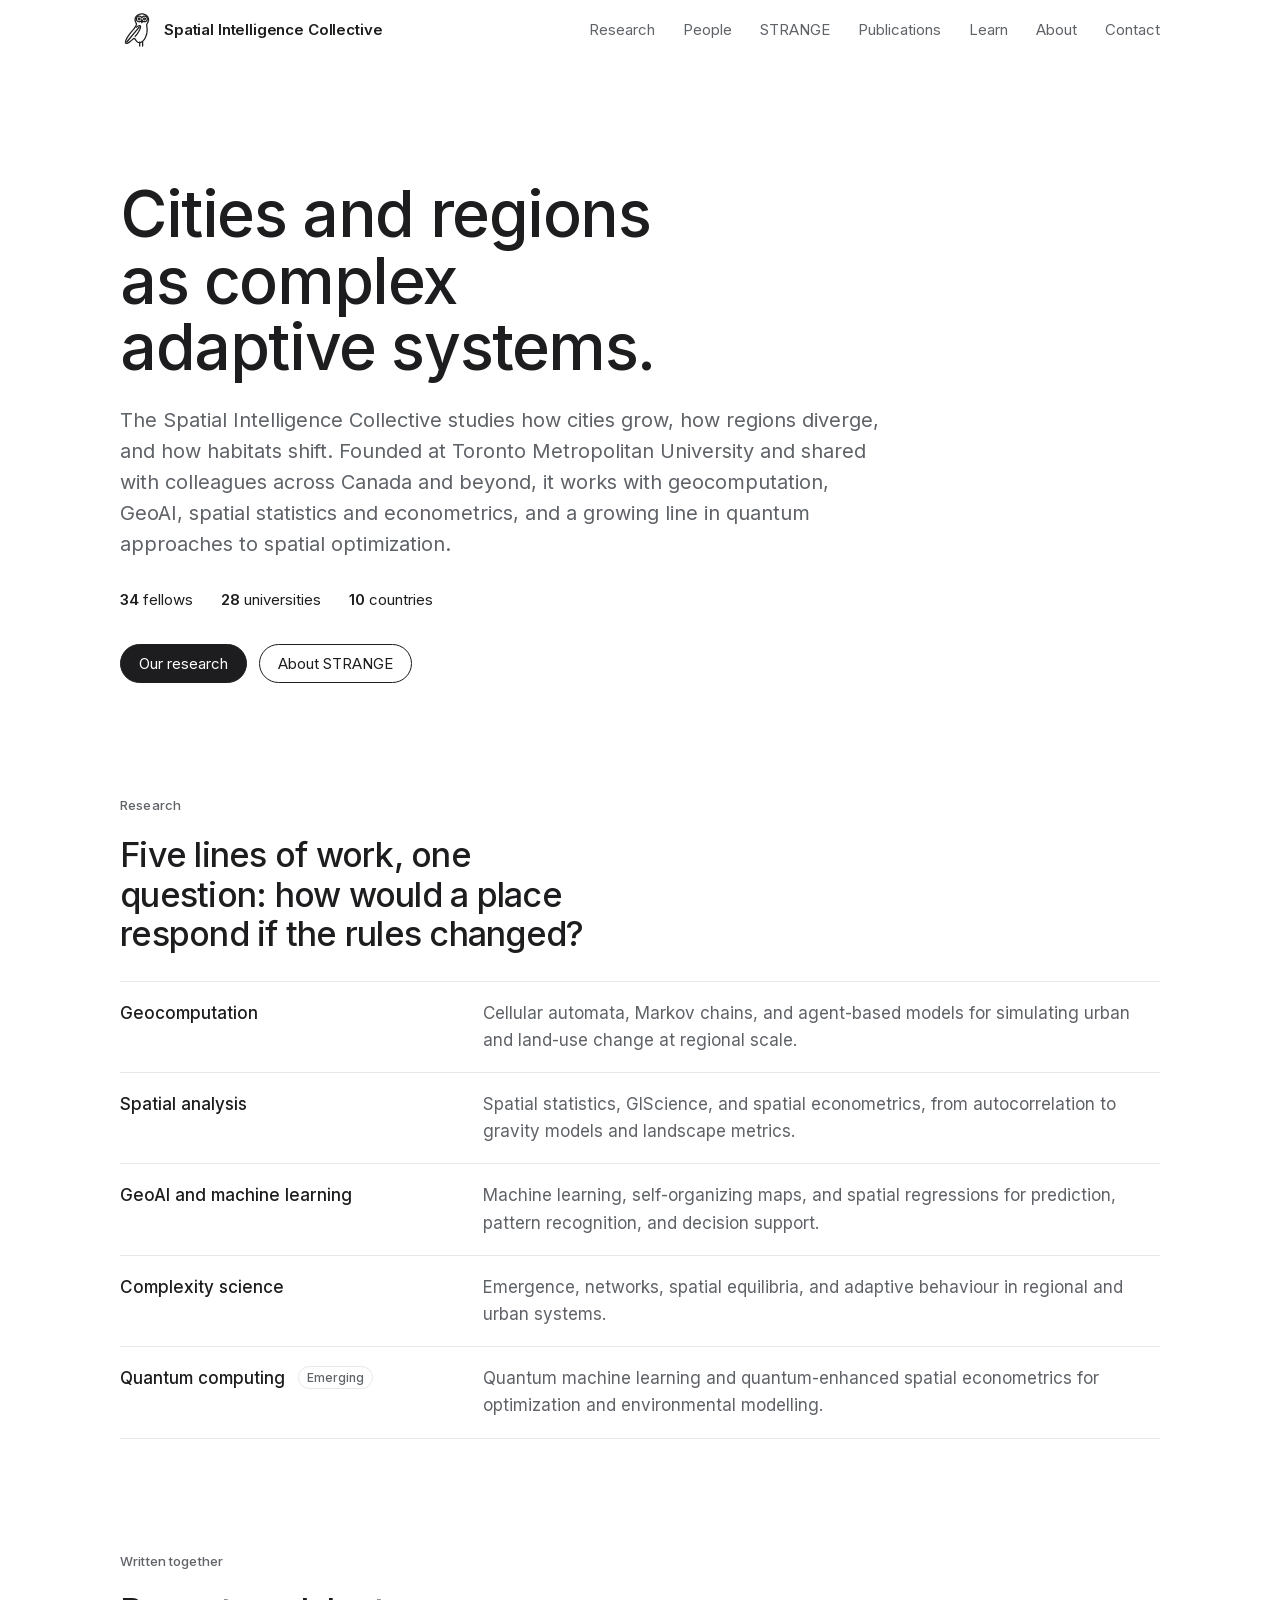
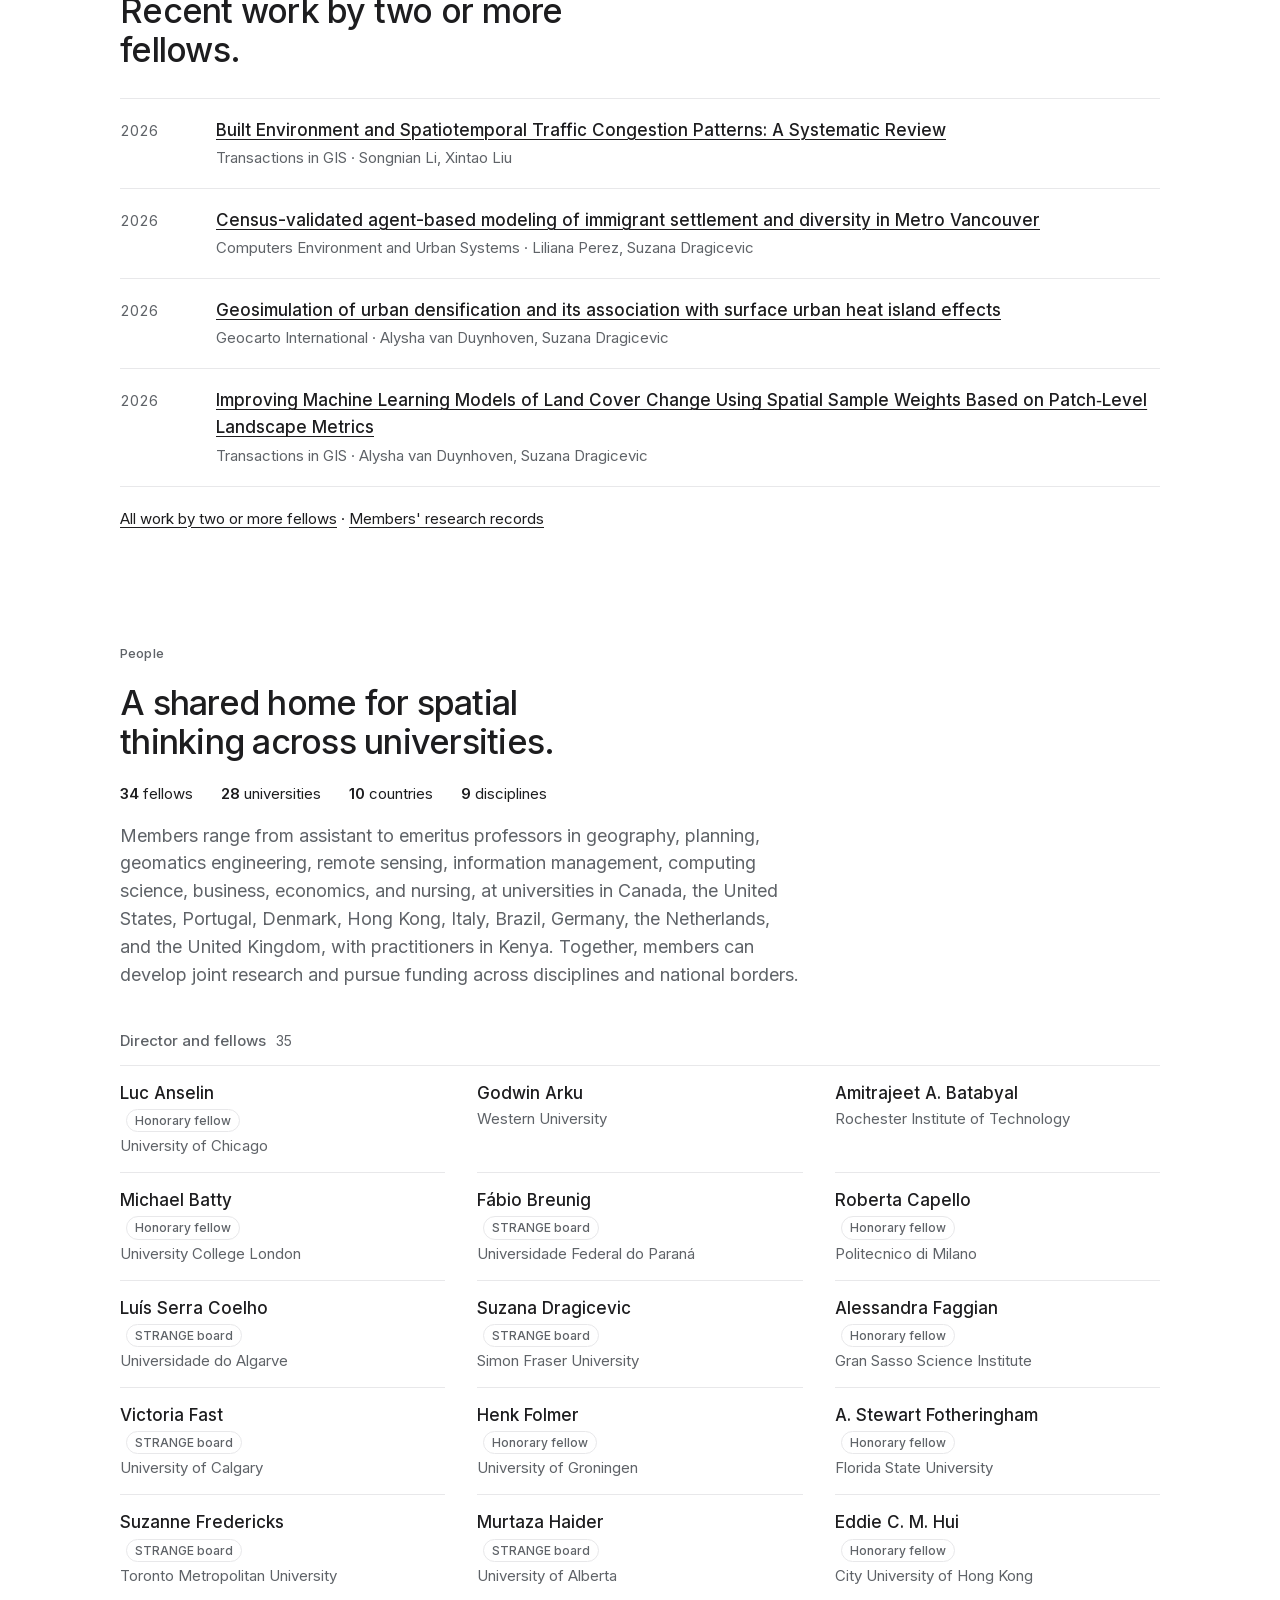
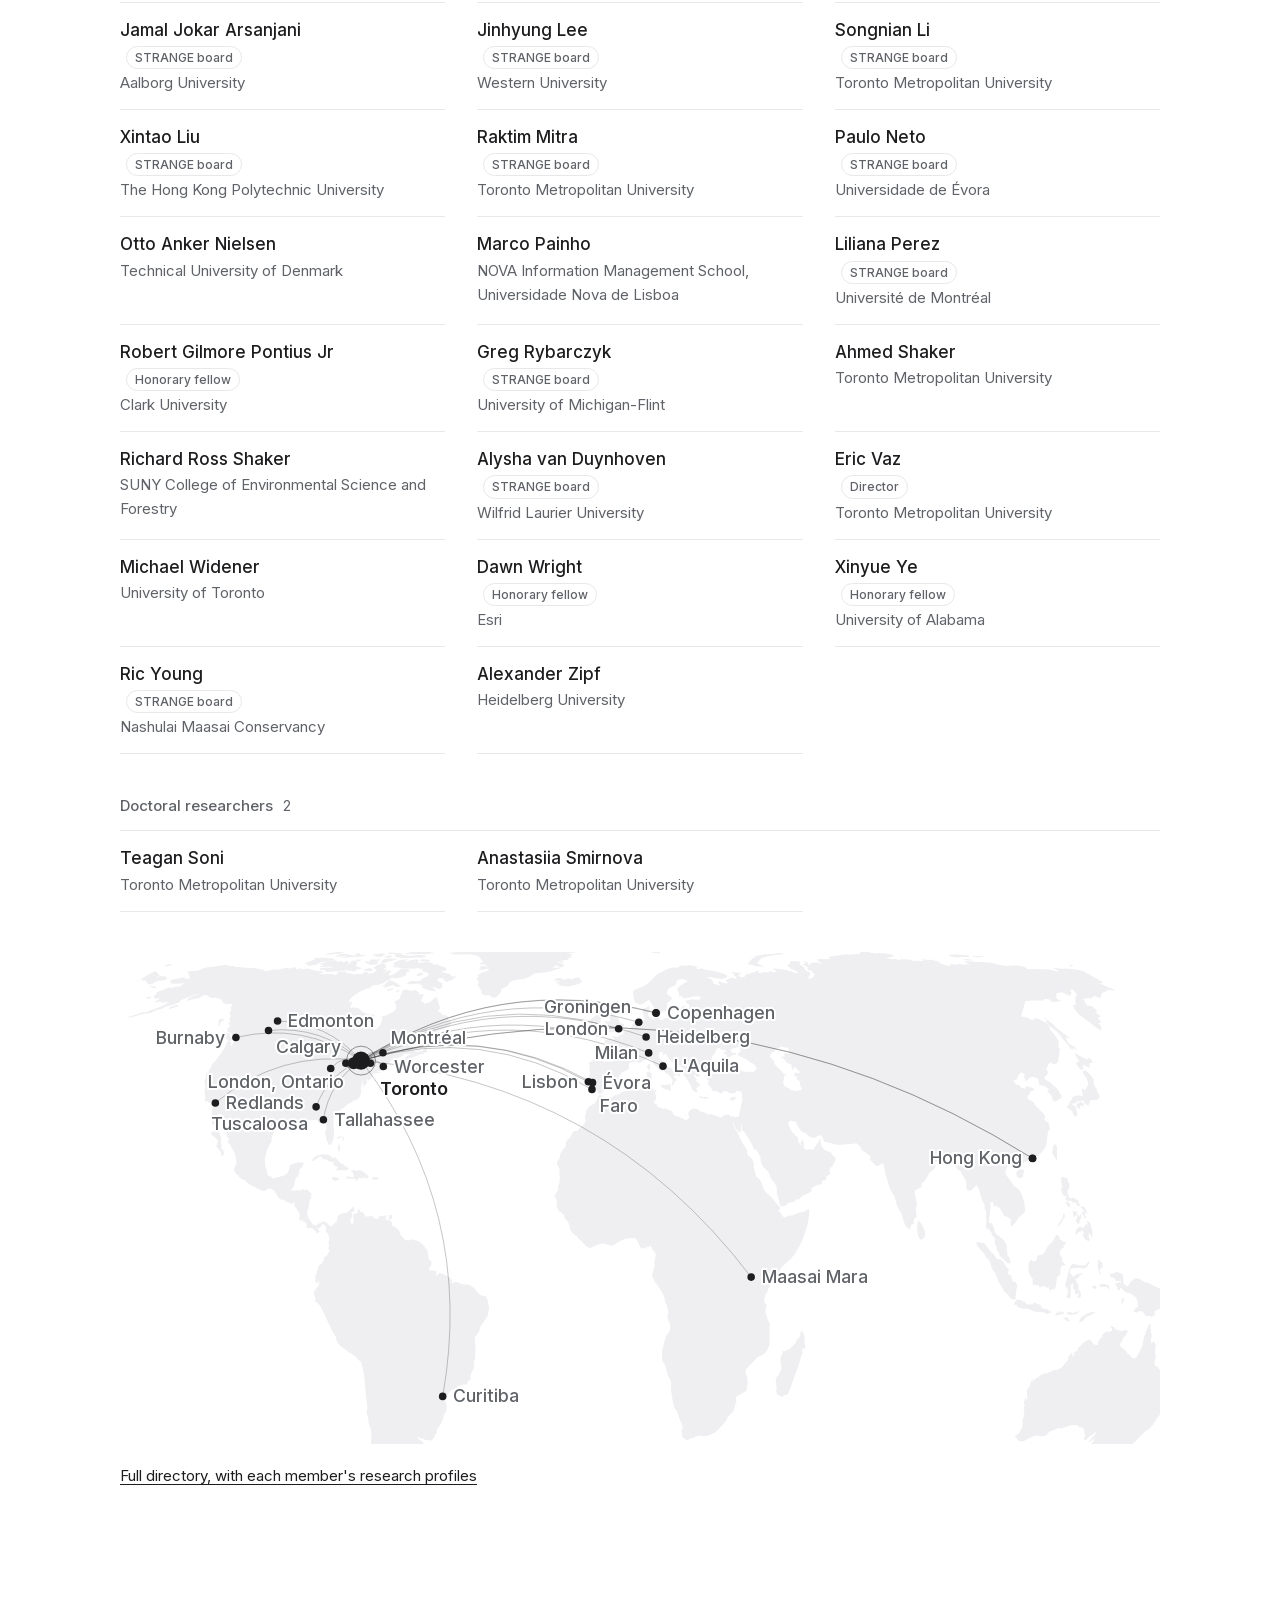
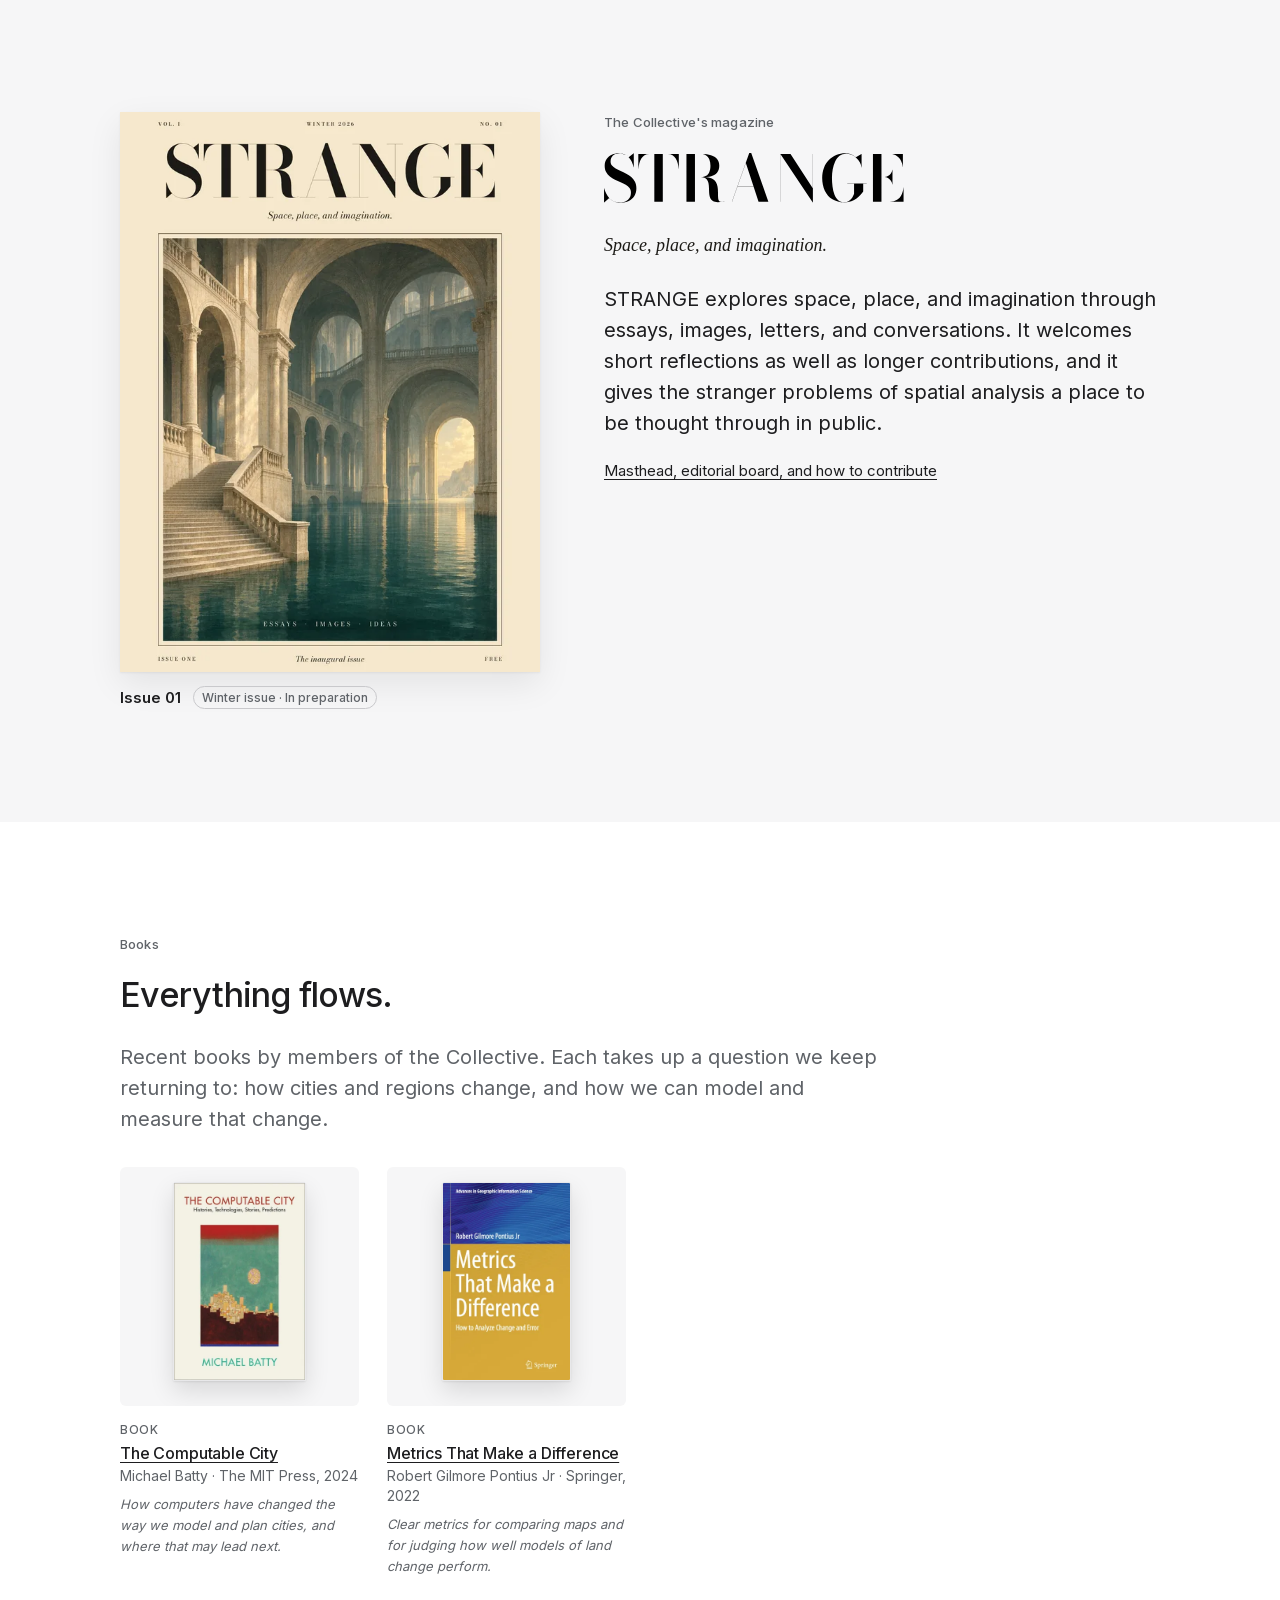
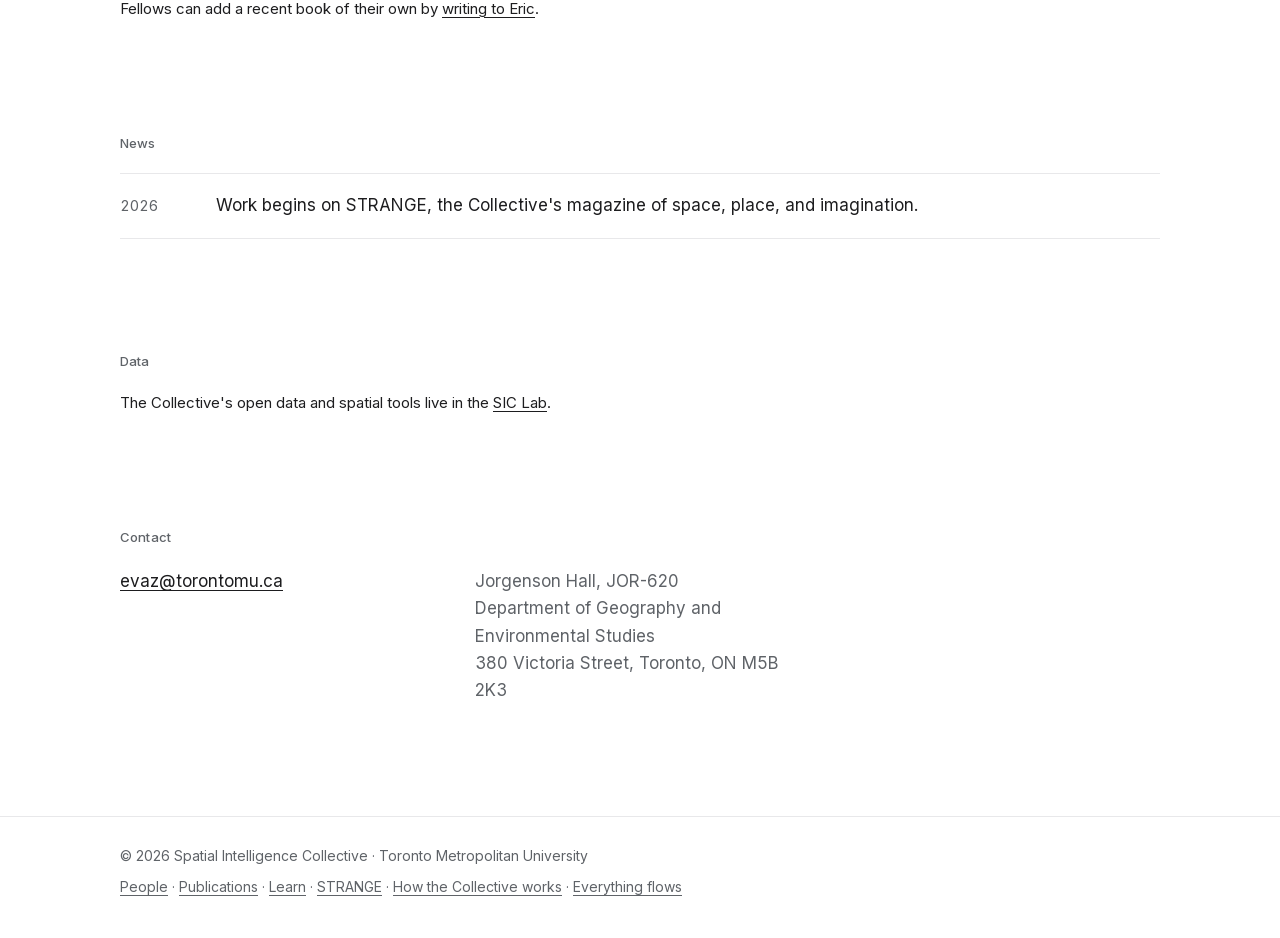
==== index.html @ 3177598a "Add the isoline owl mark to the header, favicon and organization logo" ====
<!doctype html>
<html lang="en">
<head>
<meta charset="utf-8">
<meta name="viewport" content="width=device-width,initial-scale=1,viewport-fit=cover">
<title>Spatial Intelligence Collective · Toronto Metropolitan University</title>
<meta name="description" content="The Spatial Intelligence Collective studies cities and regions as complex adaptive systems, working with geocomputation, GeoAI, spatial statistics and econometrics, and quantum approaches to spatial problems.">
<link rel="canonical" href="https://spatialintelligence.network/">
<meta property="og:title" content="Spatial Intelligence Collective">
<meta property="og:description" content="Cities and regions as complex adaptive systems.">
<meta property="og:type" content="website">
<meta property="og:url" content="https://spatialintelligence.network/">
<meta property="og:image" content="https://spatialintelligence.network/assets/art/og-sic.jpg">
<meta name="theme-color" content="#ffffff">
<link rel="preload" href="assets/fonts/inter-latin.woff2" as="font" type="font/woff2" crossorigin>
<link rel="stylesheet" href="assets/css/site.css?v=14">
<!--b:jsonld--><script type="application/ld+json">{"@context": "https://schema.org", "@type": "Organization", "name": "Spatial Intelligence Collective", "url": "https://spatialintelligence.network/", "logo": "https://spatialintelligence.network/assets/art/logo-sic-owl.png", "description": "A research network studying cities and regions as complex adaptive systems.", "founder": {"@type": "Person", "name": "Eric Vaz", "affiliation": {"@type": "CollegeOrUniversity", "name": "Toronto Metropolitan University"}}, "member": [{"@type": "Person", "name": "Luc Anselin", "jobTitle": "Stein-Freiler Distinguished Service Professor of Spatial Data Science", "affiliation": {"@type": "CollegeOrUniversity", "name": "University of Chicago"}, "url": "https://spatialintelligence.network/people/#luc-anselin", "sameAs": ["https://orcid.org/0000-0003-1076-2220"]}, {"@type": "Person", "name": "Godwin Arku", "jobTitle": "Full Professor", "affiliation": {"@type": "CollegeOrUniversity", "name": "Western University"}, "url": "https://spatialintelligence.network/people/#godwin-arku", "sameAs": ["https://orcid.org/0000-0001-7720-1554", "https://scholar.google.com/citations?user=7_gUjc0AAAAJ"]}, {"@type": "Person", "name": "Amitrajeet A. Batabyal", "jobTitle": "Distinguished Professor", "affiliation": {"@type": "CollegeOrUniversity", "name": "Rochester Institute of Technology"}, "url": "https://spatialintelligence.network/people/#amitrajeet-batabyal", "sameAs": ["https://orcid.org/0000-0001-7813-1519"]}, {"@type": "Person", "name": "Michael Batty", "jobTitle": "Professor Emeritus", "affiliation": {"@type": "CollegeOrUniversity", "name": "University College London"}, "url": "https://spatialintelligence.network/people/#michael-batty", "sameAs": ["https://orcid.org/0000-0002-9931-1305", "https://scholar.google.com/citations?user=UqKi_qAAAAAJ"]}, {"@type": "Person", "name": "Fábio Breunig", "jobTitle": "Associate Professor", "affiliation": {"@type": "CollegeOrUniversity", "name": "Universidade Federal do Paraná"}, "url": "https://spatialintelligence.network/people/#fabio-breunig", "sameAs": ["https://orcid.org/0000-0002-0405-9603", "https://scholar.google.com/citations?user=ssCj7awAAAAJ"]}, {"@type": "Person", "name": "Roberta Capello", "jobTitle": "Full Professor", "affiliation": {"@type": "CollegeOrUniversity", "name": "Politecnico di Milano"}, "url": "https://spatialintelligence.network/people/#roberta-capello", "sameAs": ["https://orcid.org/0000-0003-0438-6900"]}, {"@type": "Person", "name": "Luís Serra Coelho", "jobTitle": "Full Professor", "affiliation": {"@type": "CollegeOrUniversity", "name": "Universidade do Algarve"}, "url": "https://spatialintelligence.network/people/#luis-serra-coelho", "sameAs": ["https://orcid.org/0000-0002-8074-4194"]}, {"@type": "Person", "name": "Suzana Dragicevic", "jobTitle": "Full Professor", "affiliation": {"@type": "CollegeOrUniversity", "name": "Simon Fraser University"}, "url": "https://spatialintelligence.network/people/#suzana-dragicevic", "sameAs": ["https://orcid.org/0000-0003-4144-7530", "https://scholar.google.com/citations?user=u30396MAAAAJ"]}, {"@type": "Person", "name": "Alessandra Faggian", "jobTitle": "Full Professor", "affiliation": {"@type": "CollegeOrUniversity", "name": "Gran Sasso Science Institute"}, "url": "https://spatialintelligence.network/people/#alessandra-faggian", "sameAs": ["https://orcid.org/0000-0002-2479-2933"]}, {"@type": "Person", "name": "Victoria Fast", "jobTitle": "Associate Professor", "affiliation": {"@type": "CollegeOrUniversity", "name": "University of Calgary"}, "url": "https://spatialintelligence.network/people/#victoria-fast", "sameAs": ["https://orcid.org/0000-0002-7093-3864", "https://scholar.google.com/citations?user=_5Bk4NYAAAAJ"]}, {"@type": "Person", "name": "Henk Folmer", "jobTitle": "Professor Emeritus", "affiliation": {"@type": "CollegeOrUniversity", "name": "University of Groningen"}, "url": "https://spatialintelligence.network/people/#henk-folmer", "sameAs": ["https://orcid.org/0000-0003-1742-4427"]}, {"@type": "Person", "name": "A. Stewart Fotheringham", "jobTitle": "Krafft Professor of Spatial Data Science", "affiliation": {"@type": "CollegeOrUniversity", "name": "Florida State University"}, "url": "https://spatialintelligence.network/people/#stewart-fotheringham", "sameAs": ["https://orcid.org/0000-0002-0407-1901"]}, {"@type": "Person", "name": "Suzanne Fredericks", "jobTitle": "Full Professor", "affiliation": {"@type": "CollegeOrUniversity", "name": "Toronto Metropolitan University"}, "url": "https://spatialintelligence.network/people/#suzanne-fredericks", "sameAs": ["https://orcid.org/0000-0002-7462-636X", "https://scholar.google.com/citations?user=B4zTPhMAAAAJ"]}, {"@type": "Person", "name": "Murtaza Haider", "jobTitle": "Full Professor", "affiliation": {"@type": "CollegeOrUniversity", "name": "University of Alberta"}, "url": "https://spatialintelligence.network/people/#murtaza-haider", "sameAs": ["https://orcid.org/0000-0003-4559-2014", "https://scholar.google.com/citations?user=WfxbeZ0AAAAJ"]}, {"@type": "Person", "name": "Eddie C. M. Hui", "jobTitle": "Chair Professor", "affiliation": {"@type": "CollegeOrUniversity", "name": "City University of Hong Kong"}, "url": "https://spatialintelligence.network/people/#eddie-hui", "sameAs": ["https://orcid.org/0000-0002-6974-891X"]}, {"@type": "Person", "name": "Jamal Jokar Arsanjani", "jobTitle": "Full Professor", "affiliation": {"@type": "CollegeOrUniversity", "name": "Aalborg University"}, "url": "https://spatialintelligence.network/people/#jamal-jokar-arsanjani", "sameAs": ["https://orcid.org/0000-0001-6347-2935", "https://scholar.google.com/citations?user=3DrsOpkAAAAJ"]}, {"@type": "Person", "name": "Jinhyung Lee", "jobTitle": "Associate Professor", "affiliation": {"@type": "CollegeOrUniversity", "name": "Western University"}, "url": "https://spatialintelligence.network/people/#jinhyung-lee", "sameAs": ["https://orcid.org/0000-0003-1859-3441", "https://scholar.google.com/citations?user=jU-OIv4AAAAJ"]}, {"@type": "Person", "name": "Songnian Li", "jobTitle": "Full Professor", "affiliation": {"@type": "CollegeOrUniversity", "name": "Toronto Metropolitan University"}, "url": "https://spatialintelligence.network/people/#songnian-li", "sameAs": ["https://orcid.org/0000-0002-8244-5681", "https://scholar.google.com/citations?user=RodaPPgAAAAJ"]}, {"@type": "Person", "name": "Xintao Liu", "jobTitle": "Associate Professor", "affiliation": {"@type": "CollegeOrUniversity", "name": "The Hong Kong Polytechnic University"}, "url": "https://spatialintelligence.network/people/#xintao-liu", "sameAs": ["https://orcid.org/0000-0002-7323-9878", "https://scholar.google.com/citations?user=BhcMunkAAAAJ"]}, {"@type": "Person", "name": "Raktim Mitra", "jobTitle": "Full Professor", "affiliation": {"@type": "CollegeOrUniversity", "name": "Toronto Metropolitan University"}, "url": "https://spatialintelligence.network/people/#raktim-mitra", "sameAs": ["https://orcid.org/0000-0001-6712-8568", "https://scholar.google.com/citations?user=FNtreSgAAAAJ"]}, {"@type": "Person", "name": "Paulo Neto", "jobTitle": "Full Professor", "affiliation": {"@type": "CollegeOrUniversity", "name": "Universidade de Évora"}, "url": "https://spatialintelligence.network/people/#paulo-neto", "sameAs": ["https://orcid.org/0000-0003-1583-983X"]}, {"@type": "Person", "name": "Otto Anker Nielsen", "jobTitle": "Full Professor", "affiliation": {"@type": "CollegeOrUniversity", "name": "Technical University of Denmark"}, "url": "https://spatialintelligence.network/people/#otto-anker-nielsen", "sameAs": ["https://orcid.org/0000-0001-7901-7021"]}, {"@type": "Person", "name": "Marco Painho", "jobTitle": "Full Professor", "affiliation": {"@type": "CollegeOrUniversity", "name": "NOVA Information Management School, Universidade Nova de Lisboa"}, "url": "https://spatialintelligence.network/people/#marco-painho", "sameAs": ["https://orcid.org/0000-0003-1136-3387", "https://scholar.google.com/citations?user=L1PHpI8AAAAJ"]}, {"@type": "Person", "name": "Liliana Perez", "jobTitle": "Full Professor", "affiliation": {"@type": "CollegeOrUniversity", "name": "Université de Montréal"}, "url": "https://spatialintelligence.network/people/#liliana-perez", "sameAs": ["https://orcid.org/0000-0002-6599-9893", "https://scholar.google.com/citations?user=iCCIPAoAAAAJ"]}, {"@type": "Person", "name": "Robert Gilmore Pontius Jr", "jobTitle": "Full Professor", "affiliation": {"@type": "CollegeOrUniversity", "name": "Clark University"}, "url": "https://spatialintelligence.network/people/#robert-gilmore-pontius", "sameAs": ["https://orcid.org/0000-0001-7287-5875", "https://scholar.google.com/citations?user=Lfmhbd8AAAAJ"]}, {"@type": "Person", "name": "Greg Rybarczyk", "jobTitle": "Full Professor", "affiliation": {"@type": "CollegeOrUniversity", "name": "University of Michigan-Flint"}, "url": "https://spatialintelligence.network/people/#greg-rybarczyk", "sameAs": ["https://orcid.org/0000-0002-3920-2780", "https://scholar.google.com/citations?user=hrvCZUQAAAAJ"]}, {"@type": "Person", "name": "Ahmed Shaker", "jobTitle": "Full Professor", "affiliation": {"@type": "CollegeOrUniversity", "name": "Toronto Metropolitan University"}, "url": "https://spatialintelligence.network/people/#ahmed-shaker", "sameAs": ["https://orcid.org/0000-0003-1505-8216"]}, {"@type": "Person", "name": "Richard Ross Shaker", "jobTitle": "Assistant Professor", "affiliation": {"@type": "CollegeOrUniversity", "name": "SUNY College of Environmental Science and Forestry"}, "url": "https://spatialintelligence.network/people/#richard-shaker", "sameAs": ["https://orcid.org/0000-0002-3093-8628"]}, {"@type": "Person", "name": "Alysha van Duynhoven", "jobTitle": "Assistant Professor", "affiliation": {"@type": "CollegeOrUniversity", "name": "Wilfrid Laurier University"}, "url": "https://spatialintelligence.network/people/#alysha-van-duynhoven", "sameAs": ["https://orcid.org/0000-0002-4625-5426", "https://scholar.google.com/citations?user=Vh7MAJ0AAAAJ"]}, {"@type": "Person", "name": "Michael Widener", "jobTitle": "Full Professor", "affiliation": {"@type": "CollegeOrUniversity", "name": "University of Toronto"}, "url": "https://spatialintelligence.network/people/#michael-widener", "sameAs": ["https://orcid.org/0000-0003-3312-6710", "https://scholar.google.com/citations?user=EIjB7f0AAAAJ"]}, {"@type": "Person", "name": "Dawn Wright", "jobTitle": "Chief Scientist", "affiliation": {"@type": "Organization", "name": "Esri"}, "url": "https://spatialintelligence.network/people/#dawn-wright", "sameAs": ["https://orcid.org/0000-0002-2997-7611", "https://scholar.google.com/citations?user=yXytBYYAAAAJ"]}, {"@type": "Person", "name": "Xinyue Ye", "jobTitle": "Endowed Shelby Distinguished Professor", "affiliation": {"@type": "CollegeOrUniversity", "name": "University of Alabama"}, "url": "https://spatialintelligence.network/people/#xinyue-ye", "sameAs": ["https://orcid.org/0000-0001-8838-9476"]}, {"@type": "Person", "name": "Ric Young", "jobTitle": "Co-founder", "affiliation": {"@type": "Organization", "name": "Nashulai Maasai Conservancy"}, "url": "https://spatialintelligence.network/people/#ric-young"}, {"@type": "Person", "name": "Alexander Zipf", "jobTitle": "Full Professor", "affiliation": {"@type": "CollegeOrUniversity", "name": "Heidelberg University"}, "url": "https://spatialintelligence.network/people/#alexander-zipf", "sameAs": ["https://orcid.org/0000-0003-4916-9838", "https://scholar.google.com/citations?user=1TAZiPwAAAAJ"]}]}</script><!--/b:jsonld-->
<link rel="icon" href="data:image/svg+xml,<svg xmlns='http://www.w3.org/2000/svg' viewBox='124 109 649 649' fill='none' stroke='%23111' stroke-width='24.0' stroke-linecap='round' stroke-linejoin='round'><path d='M534.0 127.0 L558.0 127.9 L581.0 132.4 L603.0 140.6 L623.0 152.2 L640.0 166.6 L653.1 183.0 L662.4 201.0 L667.8 221.0 L668.8 242.0 L664.8 264.0 L657.0 283.9 L638.7 318.0 L634.3 334.0 L634.3 349.0 L640.1 394.0 L641.8 424.0 L640.7 456.0 L636.5 489.0 L630.9 515.0 L623.5 540.0 L614.4 564.0 L604.0 585.8 L585.0 616.3 L563.0 641.5 L540.0 659.3 L528.0 665.6 L516.0 669.9 L501.0 672.6 L486.0 672.1 L472.0 668.6 L458.4 662.0 L447.0 653.6 L435.7 642.0 L406.0 600.0 L400.0 595.8 L394.0 594.9 L386.0 597.5 L377.0 603.3 L321.0 650.8 L287.0 674.8 L271.0 683.2 L258.0 687.9 L247.0 689.5 L238.0 687.6 L232.5 683.0 L229.1 675.0 L228.4 665.0 L230.0 653.0 L240.1 622.0 L258.5 585.0 L280.6 549.0 L306.8 512.0 L333.0 478.8 L381.7 421.0 L399.2 398.0 L421.8 363.0 L435.0 337.0 L437.8 325.0 L436.9 314.0 L417.8 270.0 L414.1 257.0 L412.1 244.0 L411.9 230.0 L413.6 217.0 L417.3 204.0 L423.0 191.0 L431.2 178.0 L442.0 165.4 L454.0 154.9 L468.0 145.6 L483.0 138.2 L499.0 132.6 L516.0 128.8 L534.0 127.0'/><path d='M254.2 662.5 L489.8 377.5'/><path d='M436.0 379.3 L455.0 366.4 L471.0 357.7 L484.0 352.6 L497.0 350.5 L505.2 352.0 L512.2 358.0 L515.2 367.0 L515.0 381.1 L510.2 401.0 L503.0 420.0 L481.5 462.0 L449.6 511.0 L414.0 557.1'/><path d='M480.0 168.9 L489.0 168.0 L499.0 168.8 L508.0 171.1 L517.0 175.2 L525.0 180.9 L532.0 188.0 L537.3 196.0 L541.0 204.3 L545.8 194.0 L552.7 185.0 L561.0 177.8 L571.0 172.3 L582.0 168.9 L593.0 168.0 L604.0 169.4 L615.0 173.1 L624.0 178.5 L632.0 185.7 L638.2 194.0 L642.9 204.0 L645.4 214.0 L645.9 225.0 L644.4 235.0 L640.9 245.0 L634.0 256.0 L624.0 265.5 L613.0 271.7 L600.0 275.4 L590.0 276.0 L581.0 274.9 L564.0 268.2 L550.0 256.0 L544.7 248.0 L541.0 239.7 L536.2 250.0 L529.3 259.0 L521.0 266.2 L511.0 271.7 L500.0 275.1 L489.0 276.0 L478.0 274.6 L467.0 270.9 L453.0 261.3 L442.7 248.0 L436.9 232.0 L436.5 215.0 L441.1 199.0 L450.7 185.0 L464.0 174.7 L480.0 168.9'/><path d='M485.0 206.0 L492.0 205.3 L498.0 207.2 L503.0 211.4 L506.0 217.0 L506.7 224.0 L504.8 230.0 L500.6 235.0 L495.0 238.0 L488.0 238.7 L482.0 236.8 L477.0 232.6 L474.0 227.0 L473.3 220.0 L475.2 214.0 L479.4 209.0 L485.0 206.0'/><path d='M587.0 206.0 L594.0 205.3 L600.0 207.2 L605.0 211.4 L608.0 217.0 L608.7 224.0 L606.8 230.0 L602.6 235.0 L597.0 238.0 L590.0 238.7 L584.0 236.8 L579.0 232.6 L576.0 227.0 L575.3 220.0 L577.2 214.0 L581.4 209.0 L587.0 206.0'/><path d='M541.0 242.0 L554.0 268.0 L541.0 294.0 L528.0 268.0 L541.0 242.0'/><path d='M500.0 664.0 L500.0 740.0'/><path d='M556.0 664.0 L556.0 740.0'/></svg>">
</head>
<body>
<a class="skip" href="#main">Skip to content</a>

<header class="hdr">
  <div class="wrap">
    <a class="brand" href="./"><svg class="brand-owl" viewBox="124 109 649 649" fill="none" stroke="currentColor" stroke-width="24.0" stroke-linecap="round" stroke-linejoin="round" aria-hidden="true" focusable="false"><path d="M534.0 127.0 L558.0 127.9 L581.0 132.4 L603.0 140.6 L623.0 152.2 L640.0 166.6 L653.1 183.0 L662.4 201.0 L667.8 221.0 L668.8 242.0 L664.8 264.0 L657.0 283.9 L638.7 318.0 L634.3 334.0 L634.3 349.0 L640.1 394.0 L641.8 424.0 L640.7 456.0 L636.5 489.0 L630.9 515.0 L623.5 540.0 L614.4 564.0 L604.0 585.8 L585.0 616.3 L563.0 641.5 L540.0 659.3 L528.0 665.6 L516.0 669.9 L501.0 672.6 L486.0 672.1 L472.0 668.6 L458.4 662.0 L447.0 653.6 L435.7 642.0 L406.0 600.0 L400.0 595.8 L394.0 594.9 L386.0 597.5 L377.0 603.3 L321.0 650.8 L287.0 674.8 L271.0 683.2 L258.0 687.9 L247.0 689.5 L238.0 687.6 L232.5 683.0 L229.1 675.0 L228.4 665.0 L230.0 653.0 L240.1 622.0 L258.5 585.0 L280.6 549.0 L306.8 512.0 L333.0 478.8 L381.7 421.0 L399.2 398.0 L421.8 363.0 L435.0 337.0 L437.8 325.0 L436.9 314.0 L417.8 270.0 L414.1 257.0 L412.1 244.0 L411.9 230.0 L413.6 217.0 L417.3 204.0 L423.0 191.0 L431.2 178.0 L442.0 165.4 L454.0 154.9 L468.0 145.6 L483.0 138.2 L499.0 132.6 L516.0 128.8 L534.0 127.0"/><path d="M254.2 662.5 L489.8 377.5"/><path d="M436.0 379.3 L455.0 366.4 L471.0 357.7 L484.0 352.6 L497.0 350.5 L505.2 352.0 L512.2 358.0 L515.2 367.0 L515.0 381.1 L510.2 401.0 L503.0 420.0 L481.5 462.0 L449.6 511.0 L414.0 557.1"/><path d="M480.0 168.9 L489.0 168.0 L499.0 168.8 L508.0 171.1 L517.0 175.2 L525.0 180.9 L532.0 188.0 L537.3 196.0 L541.0 204.3 L545.8 194.0 L552.7 185.0 L561.0 177.8 L571.0 172.3 L582.0 168.9 L593.0 168.0 L604.0 169.4 L615.0 173.1 L624.0 178.5 L632.0 185.7 L638.2 194.0 L642.9 204.0 L645.4 214.0 L645.9 225.0 L644.4 235.0 L640.9 245.0 L634.0 256.0 L624.0 265.5 L613.0 271.7 L600.0 275.4 L590.0 276.0 L581.0 274.9 L564.0 268.2 L550.0 256.0 L544.7 248.0 L541.0 239.7 L536.2 250.0 L529.3 259.0 L521.0 266.2 L511.0 271.7 L500.0 275.1 L489.0 276.0 L478.0 274.6 L467.0 270.9 L453.0 261.3 L442.7 248.0 L436.9 232.0 L436.5 215.0 L441.1 199.0 L450.7 185.0 L464.0 174.7 L480.0 168.9"/><path d="M485.0 206.0 L492.0 205.3 L498.0 207.2 L503.0 211.4 L506.0 217.0 L506.7 224.0 L504.8 230.0 L500.6 235.0 L495.0 238.0 L488.0 238.7 L482.0 236.8 L477.0 232.6 L474.0 227.0 L473.3 220.0 L475.2 214.0 L479.4 209.0 L485.0 206.0"/><path d="M587.0 206.0 L594.0 205.3 L600.0 207.2 L605.0 211.4 L608.0 217.0 L608.7 224.0 L606.8 230.0 L602.6 235.0 L597.0 238.0 L590.0 238.7 L584.0 236.8 L579.0 232.6 L576.0 227.0 L575.3 220.0 L577.2 214.0 L581.4 209.0 L587.0 206.0"/><path d="M541.0 242.0 L554.0 268.0 L541.0 294.0 L528.0 268.0 L541.0 242.0"/><path d="M500.0 664.0 L500.0 740.0"/><path d="M556.0 664.0 L556.0 740.0"/></svg><span>Spatial Intelligence Collective</span></a>
    <button class="menu" aria-expanded="false" aria-controls="nav">Menu</button>
    <nav class="nav" id="nav" aria-label="Main">
      <a href="#research">Research</a>
      <a href="people/">People</a>
      <a href="strange/">STRANGE</a>
      <a href="publications/">Publications</a>
      <a href="learn/">Learn</a>
      <a href="about/">About</a>
      <a href="#contact">Contact</a>
    </nav>
  </div>
</header>

<main id="main">

<section class="intro">
  <div class="wrap">
    <h1>Cities and regions as complex adaptive systems.</h1>
    <p class="lede">The Spatial Intelligence Collective studies how cities grow, how regions diverge, and how habitats shift. Founded at Toronto Metropolitan University and shared with colleagues across Canada and beyond, it works with geocomputation, GeoAI, spatial statistics and econometrics, and a growing line in quantum approaches to spatial optimization.</p>
    <ul class="facts"><!--b:facts--><li><b>34</b> fellows</li><li><b>28</b> universities</li><li><b>10</b> countries</li><!--/b:facts--></ul>
    <div class="cta">
      <a class="btn solid" href="#research">Our research</a>
      <a class="btn" href="strange/">About STRANGE</a>
    </div>
  </div>
</section>

<section id="research">
  <div class="wrap">
    <p class="label">Research</p>
    <h2>Five lines of work, one question: how would a place respond if the rules changed?</h2>
    <ul class="rows">
      <li><a class="row" href="publications/?q=cellular"><span class="k">Geocomputation</span><span class="v">Cellular automata, Markov chains, and agent-based models for simulating urban and land-use change at regional scale.</span></a></li>
      <li><a class="row" href="publications/?q=spatial"><span class="k">Spatial analysis</span><span class="v">Spatial statistics, GIScience, and spatial econometrics, from autocorrelation to gravity models and landscape metrics.</span></a></li>
      <li><a class="row" href="publications/?q=machine+learning"><span class="k">GeoAI and machine learning</span><span class="v">Machine learning, self-organizing maps, and spatial regressions for prediction, pattern recognition, and decision support.</span></a></li>
      <li><a class="row" href="publications/?q=network"><span class="k">Complexity science</span><span class="v">Emergence, networks, spatial equilibria, and adaptive behaviour in regional and urban systems.</span></a></li>
      <li><a class="row" href="publications/?q=quantum"><span class="k">Quantum computing <span class="tag">Emerging</span></span><span class="v">Quantum machine learning and quantum-enhanced spatial econometrics for optimization and environmental modelling.</span></a></li>
    </ul>
  </div>
</section>

<section id="work">
  <div class="wrap">
    <p class="label">Written together</p>
    <h2>Recent work by two or more fellows.</h2><!--b:work-->
    <ul class="rows dated"><li><span class="y">2026</span><span><a class="k" href="https://doi.org/10.1111/tgis.70337" target="_blank" rel="noopener">Built Environment and Spatiotemporal Traffic Congestion Patterns: A Systematic Review</a><span class="meta">Transactions in GIS · Songnian Li, Xintao Liu</span></span></li><li><span class="y">2026</span><span><a class="k" href="https://doi.org/10.1016/j.compenvurbsys.2026.102515" target="_blank" rel="noopener">Census-validated agent-based modeling of immigrant settlement and diversity in Metro Vancouver</a><span class="meta">Computers Environment and Urban Systems · Liliana Perez, Suzana Dragicevic</span></span></li><li><span class="y">2026</span><span><a class="k" href="https://doi.org/10.1080/10106049.2026.2746843" target="_blank" rel="noopener">Geosimulation of urban densification and its association with surface urban heat island effects</a><span class="meta">Geocarto International · Alysha van Duynhoven, Suzana Dragicevic</span></span></li><li><span class="y">2026</span><span><a class="k" href="https://doi.org/10.1111/tgis.70276" target="_blank" rel="noopener">Improving Machine Learning Models of Land Cover Change Using Spatial Sample Weights Based on Patch‐Level Landscape Metrics</a><span class="meta">Transactions in GIS · Alysha van Duynhoven, Suzana Dragicevic</span></span></li></ul>
    <p class="more"><a href="publications/#together">All work by two or more fellows</a> · <a href="publications/#records">Members' research records</a></p>
    <!--/b:work-->
  </div>
</section>

<section id="people">
  <div class="wrap">
    <p class="label">People</p>
    <h2>A shared home for spatial thinking across universities.</h2><!--b:people-->
    <ul class="facts reach"><li><b>34</b> fellows</li><li><b>28</b> universities</li><li><b>10</b> countries</li><li><b>9</b> disciplines</li></ul>
    <p class="lede reach-lede">Members range from assistant to emeritus professors in geography, planning, geomatics engineering, remote sensing, information management, computing science, business, economics, and nursing, at universities in Canada, the United States, Portugal, Denmark, Hong Kong, Italy, Brazil, Germany, the Netherlands, and the United Kingdom, with practitioners in Kenya. Together, members can develop joint research and pursue funding across disciplines and national borders.</p>
    <details class="group fold" data-fold>
      <summary><h3>Director and fellows <span class="c">35</span></h3></summary>
      <ul class="people cols"><li><a class="n" href="people/#luc-anselin">Luc Anselin</a> <span class="tag">Honorary fellow</span><span class="a">University of Chicago</span></li><li><a class="n" href="people/#godwin-arku">Godwin Arku</a><span class="a">Western University</span></li><li><a class="n" href="people/#amitrajeet-batabyal">Amitrajeet A. Batabyal</a><span class="a">Rochester Institute of Technology</span></li><li><a class="n" href="people/#michael-batty">Michael Batty</a> <span class="tag">Honorary fellow</span><span class="a">University College London</span></li><li><a class="n" href="people/#fabio-breunig">Fábio Breunig</a> <span class="tag">STRANGE board</span><span class="a">Universidade Federal do Paraná</span></li><li><a class="n" href="people/#roberta-capello">Roberta Capello</a> <span class="tag">Honorary fellow</span><span class="a">Politecnico di Milano</span></li><li><a class="n" href="people/#luis-serra-coelho">Luís Serra Coelho</a> <span class="tag">STRANGE board</span><span class="a">Universidade do Algarve</span></li><li><a class="n" href="people/#suzana-dragicevic">Suzana Dragicevic</a> <span class="tag">STRANGE board</span><span class="a">Simon Fraser University</span></li><li><a class="n" href="people/#alessandra-faggian">Alessandra Faggian</a> <span class="tag">Honorary fellow</span><span class="a">Gran Sasso Science Institute</span></li><li><a class="n" href="people/#victoria-fast">Victoria Fast</a> <span class="tag">STRANGE board</span><span class="a">University of Calgary</span></li><li><a class="n" href="people/#henk-folmer">Henk Folmer</a> <span class="tag">Honorary fellow</span><span class="a">University of Groningen</span></li><li><a class="n" href="people/#stewart-fotheringham">A. Stewart Fotheringham</a> <span class="tag">Honorary fellow</span><span class="a">Florida State University</span></li><li><a class="n" href="people/#suzanne-fredericks">Suzanne Fredericks</a> <span class="tag">STRANGE board</span><span class="a">Toronto Metropolitan University</span></li><li><a class="n" href="people/#murtaza-haider">Murtaza Haider</a> <span class="tag">STRANGE board</span><span class="a">University of Alberta</span></li><li><a class="n" href="people/#eddie-hui">Eddie C. M. Hui</a> <span class="tag">Honorary fellow</span><span class="a">City University of Hong Kong</span></li><li><a class="n" href="people/#jamal-jokar-arsanjani">Jamal Jokar Arsanjani</a> <span class="tag">STRANGE board</span><span class="a">Aalborg University</span></li><li><a class="n" href="people/#jinhyung-lee">Jinhyung Lee</a> <span class="tag">STRANGE board</span><span class="a">Western University</span></li><li><a class="n" href="people/#songnian-li">Songnian Li</a> <span class="tag">STRANGE board</span><span class="a">Toronto Metropolitan University</span></li><li><a class="n" href="people/#xintao-liu">Xintao Liu</a> <span class="tag">STRANGE board</span><span class="a">The Hong Kong Polytechnic University</span></li><li><a class="n" href="people/#raktim-mitra">Raktim Mitra</a> <span class="tag">STRANGE board</span><span class="a">Toronto Metropolitan University</span></li><li><a class="n" href="people/#paulo-neto">Paulo Neto</a> <span class="tag">STRANGE board</span><span class="a">Universidade de Évora</span></li><li><a class="n" href="people/#otto-anker-nielsen">Otto Anker Nielsen</a><span class="a">Technical University of Denmark</span></li><li><a class="n" href="people/#marco-painho">Marco Painho</a><span class="a">NOVA Information Management School, Universidade Nova de Lisboa</span></li><li><a class="n" href="people/#liliana-perez">Liliana Perez</a> <span class="tag">STRANGE board</span><span class="a">Université de Montréal</span></li><li><a class="n" href="people/#robert-gilmore-pontius">Robert Gilmore Pontius Jr</a> <span class="tag">Honorary fellow</span><span class="a">Clark University</span></li><li><a class="n" href="people/#greg-rybarczyk">Greg Rybarczyk</a> <span class="tag">STRANGE board</span><span class="a">University of Michigan-Flint</span></li><li><a class="n" href="people/#ahmed-shaker">Ahmed Shaker</a><span class="a">Toronto Metropolitan University</span></li><li><a class="n" href="people/#richard-shaker">Richard Ross Shaker</a><span class="a">SUNY College of Environmental Science and Forestry</span></li><li><a class="n" href="people/#alysha-van-duynhoven">Alysha van Duynhoven</a> <span class="tag">STRANGE board</span><span class="a">Wilfrid Laurier University</span></li><li><a class="n" href="people/#eric-vaz">Eric Vaz</a> <span class="tag">Director</span><span class="a">Toronto Metropolitan University</span></li><li><a class="n" href="people/#michael-widener">Michael Widener</a><span class="a">University of Toronto</span></li><li><a class="n" href="people/#dawn-wright">Dawn Wright</a> <span class="tag">Honorary fellow</span><span class="a">Esri</span></li><li><a class="n" href="people/#xinyue-ye">Xinyue Ye</a> <span class="tag">Honorary fellow</span><span class="a">University of Alabama</span></li><li><a class="n" href="people/#ric-young">Ric Young</a> <span class="tag">STRANGE board</span><span class="a">Nashulai Maasai Conservancy</span></li><li><a class="n" href="people/#alexander-zipf">Alexander Zipf</a><span class="a">Heidelberg University</span></li></ul>
    </details>
    <details class="group fold" data-fold>
      <summary><h3>Doctoral researchers <span class="c">2</span></h3></summary>
      <ul class="people cols"><li><a class="n" href="people/#teagan-soni">Teagan Soni</a><span class="a">Toronto Metropolitan University</span></li><li><a class="n" href="people/#anastasiia-smirnova">Anastasiia Smirnova</a><span class="a">Toronto Metropolitan University</span></li></ul>
    </details>
    <figure class="netmap-fig"><svg class="netmap" viewBox="131 -5 769 364" role="img" aria-label="Map of the Spatial Intelligence Collective: 37 members at 30 institutions, linked to Toronto" xmlns="http://www.w3.org/2000/svg"><title>Map of the Spatial Intelligence Collective: 37 members at 30 institutions, linked to Toronto</title><path class="nm-land" d="M990.6,289.7L990.1,291.5L988,292.4L986.1,293.2L986.2,291.8L987.8,291.1L988.7,290.9L990.6,289.7ZM983.8,295L984.7,294.4L985.3,295.4L984.1,297.3L982.3,297.8L981,297.4L981.3,295.8L982.7,294.5L983.8,295ZM9.9,289.6L10.1,291.3L9.9,291.5L9.4,289.7L9.9,289.6ZM594.2,233.6L594.6,234L604.6,241.6L604.8,243.8L608.7,247.5L607.3,252.1L607.4,254.2L609.2,255.6L609.2,256.5L608.4,258.8L608.5,259.9L608.3,261.7L609.2,264L610.1,267.7L611.1,268.5L608.8,270.7L605.8,272.1L604.1,272L603.1,273.2L601.2,273.2L600.4,273.7L597.2,272.7L595.1,273L594.5,267.9L593.6,266.2L593.1,265.2L590.4,264.5L588.9,263.4L587.2,262.7L586.1,262.1L585,261.2L583.6,256.5L582,254.4L581.5,252.2L581.8,250.3L581.4,246.8L582.5,246.7L583.6,245.3L584.7,243.4L585.3,242.6L585.3,241.4L584.8,240.5L584.6,239L585.4,238.6L585.6,236.4L584.5,234.2L585.5,233.8L588.5,233.9L594.2,233.6ZM477.2,128.6L477.2,128.9L477.2,129.6L477,134.9L468.4,134.7L468.1,143.8L465.6,144.2L464.9,146L465.3,151.2L454.7,151.2L454.1,152.4L454.3,150.8L460.4,150.6L460.8,149.3L461.9,147.6L463,142.7L466.8,138.8L468.2,134.4L469,134.1L470,131.4L472.2,131L473.2,131.5L474.3,131.5L475.2,130.6L476.9,130.5L476.8,128.6L477.2,128.6ZM216.3,59L216,59L213.7,56.1L213.2,54.9L210,53.7L210.9,51.1L212.7,49.4L210.9,48.2L212.5,45.9L211.7,43.9L213,42.5L215.5,41.2L217.1,39.5L215,37.8L215.9,34.8L216.5,33L215.8,31.8L215.6,30.8L215.9,29.5L212.9,30.3L209.3,31.7L209.2,30.1L209,29L207.8,28.3L205.8,28.2L222.7,15L233.4,7.5L236.3,8L237.9,8.9L239.7,9.1L242.5,8.3L245.6,7.7L248.1,7.9L252.1,7.1L255.8,6.6L256.1,7.4L258.1,6.9L259.7,6.1L260.7,6.2L261.6,7.9L265.9,6.7L264.2,8.1L266.9,7.8L268.4,7.2L270.5,7.3L272.4,8.1L276,8.9L278.2,9.2L280.2,9.1L281.6,10.1L277.7,11.1L280.7,11.5L286.2,11.2L288.2,10.9L289,12.1L292.2,11.1L291.2,10.2L293.2,9.6L295.6,9.5L297.3,9.3L298.4,9.7L299.1,10.8L301.5,10.7L303.9,11.6L307.2,11.2L310,11.3L311,10.1L313.1,9.7L315.4,10.4L313.5,12.3L316.3,10.7L317.8,10.7L320.6,8.7L319.8,7.5L318.3,6.8L320.6,4.8L324.1,3.5L326.3,3.7L327.3,4.5L327.8,6.6L325.2,7.5L328.4,7.9L326.5,9.9L330.5,8.4L331.6,9.6L329.7,11.1L330.4,12.5L333.7,11L336.6,9.3L338.6,7.2L341.1,7.3L343.7,7.6L345.4,8.6L344.7,9.5L342.4,10.6L342.9,11.7L341.8,12.7L336.8,14.2L333.8,14.5L332.3,13.8L330.8,14.9L327.4,16.8L326,17.7L322.4,19.2L319.4,19.4L317.1,20.3L315.7,21.8L313.1,22.1L309,24.1L304.6,26.8L302.2,28.7L299.8,31.6L302.6,32L301.8,34.4L301.3,36.4L304.7,35.9L307.9,37L309.4,38L310.1,39.3L312.3,40L313.9,41.2L317.4,41.3L319.7,41.6L317.9,44L317,46.7L316.8,49.9L318.7,52.6L320.9,51.7L323.7,48.7L325,44.3L324.3,42.9L328.5,41.6L332.1,39.7L334.4,37.9L335.2,36.1L335.1,33.9L333.7,32L337.9,29.3L338.5,27.1L340.3,23.3L342.1,22.8L345.2,23.4L347.1,23.7L349.2,23.1L350.6,23.8L352.3,25.2L352.3,26.2L355.9,26.4L354.6,28.4L353.5,31.6L355.2,32L355.9,33.5L359.8,32.1L363.3,29.3L365.3,28.1L365.7,30.4L366.8,33.6L367.7,36.7L366,38.4L368.2,39.9L369.5,41.4L372.7,42.1L373.8,43L373.7,45.3L375.2,45.7L375.7,46.8L374.7,49.9L372.6,51L370.6,52L366.5,53L362.7,55.4L358.7,55.8L354,55.2L350.6,55.2L348.1,55.4L345.3,57.5L341.8,58.8L336.8,62.8L333,65.5L335.2,65L340.6,61.1L346.4,58.6L350,58.3L351.5,59.8L348.5,61.8L348,65L347.9,67.3L350.4,68.8L354.5,68.4L358,65L357.4,67.2L358.6,68.3L355,70.3L349.1,72.1L346.2,73.4L342.8,75.6L341.1,75.4L341.9,72.7L346.9,70.2L343.1,70.3L340.3,70.7L339.4,68.9L341.1,64.8L340.4,63.9L338.6,64.4L338.1,63.6L335.4,65.9L333.7,68.3L332.3,69.7L331.2,70.1L330.3,70.3L329.8,71.1L325.4,71.1L321.8,71.1L320.5,71.7L317,73.9L316.6,74.1L315.3,75.4L313.1,75.4L310.8,75.4L309.5,75.9L309.6,76.5L309.4,77.4L309.2,77.8L305.4,79.3L302.7,79.8L299.2,81.5L298.6,81.5L298,81L297.9,80.6L298.1,80.2L299.1,79.1L301,77.4L302.5,75.5L303.2,72.8L304,70L302.2,68.6L302.7,68.1L302.5,67.7L301.9,67.7L301.7,67.2L301.9,66.5L301.3,66.8L300.7,66.7L301,66.4L300.6,66.1L300.7,65.3L299.4,64.3L298,63.3L296.3,62.2L294.7,61.1L292.2,61.9L291.4,62L289,61.2L286.9,61.6L285.2,60.6L283.1,60.2L281.5,60L281.1,59.5L281.7,57.9L280.9,57.9L280.2,59L275.4,59L267.5,59L259.7,59L252.7,59L245.8,59L239,59L231.9,59L229.7,59L222.8,59L216.3,59ZM328.5,23L330.9,22L333.6,22L333.3,22.4L329.9,23.7L328.5,23.7L328.5,23ZM353.9,2L352.7,1.1L353.3,0.5L354.3,0.4L358.3,0.6L360.7,1.5L360.4,1.9L358.6,1.9L356.6,1.8L354.4,2.1L353.9,2ZM335.4,23.9L336.7,23.2L337.5,23.3L337.7,23.7L336,25L335.3,24.8L335.2,24.1L335.4,23.9ZM332.3,-1.5L330.7,-0.9L328.2,-1L326.5,-1.4L328.2,-2.1L331.2,-2.5L332.2,-2L332.3,-1.5ZM335.8,-5.1L335,-5L331.8,-5.1L331.7,-5.5L335.2,-5.4L336.2,-5.2L335.8,-5.1ZM332.5,-6.6L334.1,-6.2L333.1,-5.7L330.2,-5.5L329.2,-5.8L329,-6.2L329.4,-6.7L331.6,-6.7L332.5,-6.6ZM341.2,-0.6L338.5,-0.8L334.2,-1.3L334.5,-2.1L335,-2.8L333.9,-3.5L330.5,-3.6L328.9,-4L330.2,-4.6L333.7,-4.5L335.2,-4.1L338.7,-4.1L339.7,-3.6L338.7,-3.1L340.4,-2.8L341.2,-2.4L343.5,-2.4L346,-2.3L349.2,-2.6L352.9,-2.7L355.7,-2.6L357.1,-2L356.9,-1.4L355.4,-1L352.4,-0.7L350.3,-0.9L344.9,-0.6L341.2,-0.6ZM306.4,-5.8L308.6,-5.7L307.5,-5.3L303.8,-4.9L301.7,-5.3L303.7,-5.7L306.4,-5.8ZM308,-6.6L309.9,-6.4L307.5,-6.2L304.6,-6.2L304.9,-6.3L307.1,-6.7L308,-6.6ZM374,52.3L372.1,54.1L369.7,56.6L371.5,55.6L372.8,56.3L371.7,57.3L373.4,58.1L374.7,57.4L376.7,58.3L375.3,60.4L377.1,59.9L376.9,61.5L377,63.4L375.2,66L374.1,66.1L372.7,65.6L374,63.1L373.5,62.7L369.9,65.4L368.6,65.2L370.7,63.8L368.7,63.1L366.1,63.3L361.6,63.2L361.6,62.3L363.4,61.2L362.7,60.4L365.3,58.6L369.3,54L371.4,52.4L373.7,51.4L374.7,51.5L374,52.3ZM333.5,17L335,17.7L336.8,18.4L336.1,19.5L337.7,19.3L338.6,20.1L336.3,20.8L333.6,20.3L333.2,19.2L330.3,20.4L326.5,21.6L326.9,20.3L323.9,20.5L326.6,19.4L328.3,17.6L330.6,15.6L331.9,15.8L331.5,16.7L332.8,16.4L333.5,17ZM355.1,2.7L357.5,2L360.8,2.9L362.7,3.7L362.3,4.5L366,4.1L367.1,5.2L371.1,6L372.1,6.7L372.7,8.5L368.5,9.4L372.1,10.7L374.9,11.2L376.5,13.1L379.5,13.2L377.9,14.7L372.9,17.2L371.1,16.3L369.3,14.2L366.6,14.5L365.5,15.7L366.8,17L368.9,18L369.3,18.6L369.3,20.9L367.6,22.5L365.4,21.9L361.5,20L363.1,22L364.4,23.4L364.2,24.3L359.2,23.3L355.7,22L354,20.8L355.1,20.2L352.9,19L350.7,17.9L350.3,18.6L344.3,18.9L343.1,18.2L345.7,16.5L349.4,16.5L353.7,16.2L353.6,15.4L355,14.4L359,12.3L359.2,11.4L358.9,10.7L356.7,9.8L353.4,9.1L355,8.6L354,7.4L352.4,7.3L351.4,6.6L350,7.2L346.3,7.4L339.8,7L336.3,6.5L333.6,6.2L332.6,5.5L335.4,4.7L332.7,4.7L333.9,2.9L336.8,1.4L339.4,0.7L344.4,0.3L342.1,1.4L342.5,2.4L345.5,1.1L350.7,0.4L352.3,2.1L351,3.2L355.1,2.7ZM329.3,-0.2L333,-0.2L336.1,0.2L331.9,1.7L329.3,2L326,3.3L324,3.2L324.4,1.7L325.4,0.9L327,0.2L329.3,-0.2ZM282.3,-3.2L286.8,-4.2L291.6,-5L294.3,-5L296.9,-5.2L295.3,-4.2L293.3,-3.7L291.5,-3.7L287.4,-3.1L284.3,-2.9L282.3,-3.2ZM206.2,44.6L208.5,44.4L204.9,47.6L204.8,49.8L203.9,49.8L203.8,48.5L204.1,47.2L203.8,46.4L204.5,45.1L205.5,44.3L206.2,44.6ZM318.2,-7.2L321.4,-7.1L325.5,-6.6L326.1,-6.1L326.2,-5.6L323.5,-5.7L321.2,-6.1L317.3,-6.1L319.5,-6.5L317.7,-6.8L318.2,-7.2ZM213.6,60.5L212.1,60.9L209.4,59.5L209.5,58.5L208.2,57.5L208.5,56.6L206.5,56.1L207,54.5L207.7,53.8L209.6,54.5L210.6,54.9L212.5,55.2L212.5,56.2L212.6,57.6L213.9,58.8L213.6,60.5ZM281.2,-0.7L283.3,-0.4L287.8,-0.3L288.9,0.2L290,0.8L287.1,1.3L281.1,2.4L277.2,3.6L276.2,4.4L270.2,5.3L270.2,4.5L267.2,3.6L269,2.8L272,1.6L275.1,0.5L274.7,-0.5L281.2,-0.7ZM308.5,-2.8L310.3,-3L312.1,-3L311.6,-2.3L309.6,-1.6L303.2,-1.3L297.9,-0.7L295.1,-0.6L295.5,-1.1L300.1,-1.8L291.8,-1.6L289.6,-1.9L294,-3.3L296.2,-3.7L300.5,-3.2L302.6,-2.4L305.5,-2.2L304.8,-3.6L307,-4.1L308.6,-3.9L308.4,-3.3L308.5,-2.8ZM305.5,1.5L306.8,2.2L306,3.9L305.1,5.1L307.3,6L309.7,6.9L308.6,7.8L305.3,7.9L305.8,8.6L304.3,9.4L301.2,9.1L298.5,8.5L296.2,8.6L291.9,9.3L286.7,9.6L283.1,9.8L283.1,8.9L281.1,8.3L279.2,8.5L278.7,7L280.2,6.8L283.5,6.5L286.1,6.6L288.9,6.3L285.8,5.8L281.6,6L279,5.9L278.9,5.3L284.1,4.5L281.2,4.6L278.6,4.1L281.8,2.8L284,2.1L290.2,1.1L291.7,1.4L289.7,2.2L294.5,1.7L296,2.6L299.1,1.7L300.1,2.2L299.6,3.9L301.4,3.2L302.1,1.5L304,1.2L305.5,1.5ZM315.9,2.1L315.2,1L318.2,0.3L320,0.6L323.4,0.4L323.4,0.9L320.8,1.6L322.8,2.4L320.8,3.9L317.1,4.6L315.4,4.5L314.9,3.8L311.8,2.4L312.4,1.9L315.9,2.1ZM306.4,0.6L308.9,0.6L309.9,0.9L307,2L305.5,0.9L306.4,0.6ZM326.4,-4L327,-3.4L326.3,-2.6L324.2,-1.5L321.1,-1.4L319.4,-1.6L320.5,-2.5L317.4,-2.4L318.6,-3.5L320.5,-3.4L323.7,-3.9L326.1,-3.8L326.4,-4ZM336.1,-8.6L337.7,-8.9L339.5,-8.9L339,-9.2L343,-9.2L344.6,-8.7L347.2,-8.5L349.8,-8.3L350.4,-7.6L352.1,-7.2L349.4,-6.9L345.3,-6L342.1,-5.9L338.6,-6.1L337.3,-6.6L337.8,-7L339.6,-7.3L336.4,-7.3L334.9,-7.6L334.4,-8.1L336.1,-8.6ZM345.1,-9.8L347.8,-9.9L349.8,-10L353.3,-10.1L356.1,-10.4L358.1,-10.4L359.7,-10.1L361.4,-10.6L363.8,-10.7L366.8,-10.8L372,-10.8L372.8,-10.7L377.8,-10.8L381.4,-10.8L385,-10.8L389.4,-10.7L392.9,-10.6L395.9,-10.4L395.6,-10.2L391.2,-9.8L387,-9.6L385.3,-9.4L389,-9.4L384.5,-8.9L381.5,-8.6L377.8,-7.7L374.1,-7.6L372.8,-7.3L367.5,-7.2L369.7,-7.1L368.3,-6.9L369.2,-6.3L367.2,-5.9L364.2,-5.5L362.9,-5L360.1,-4.7L360,-4.4L363.1,-4.4L362.8,-4.1L357.3,-3.3L353.1,-3.6L347.7,-3.4L345.2,-3.6L341.9,-3.7L342.4,-4.3L346,-4.6L346.1,-5.5L347.3,-5.6L351.4,-5.1L349.8,-5.9L347.2,-6.1L349.1,-6.6L352.5,-6.9L353.4,-7.3L351.4,-7.7L351.3,-8.2L355.9,-8.2L357.1,-8.1L360.2,-8.4L356.5,-8.6L350.4,-8.5L347.8,-8.8L346.8,-9.2L345.1,-9.5L345.1,-9.8ZM354.3,12L352.6,12.6L350.3,12.7L350.6,11.7L352.3,10.6L354.3,10.3L355.4,10.8L354.7,11.7L354.3,12ZM317.6,7.9L318,8.7L316.1,9.3L314.1,8.8L312.4,9L310.7,8.1L313,7.5L315.1,6.7L316.6,7.2L317.4,7.6L317.6,7.9ZM352,56.5L352.9,56.2L355.6,56.9L357.5,58.2L357.4,58.7L356.2,58.8L353.6,57.8L352,56.5ZM349.9,64.9L350.2,66.4L351.7,66.8L353.9,66.7L352.3,67.9L351.4,68.1L348.8,66.8L348.6,65.8L349.9,64.9ZM216.3,59L222.8,59L229.7,59L231.9,59L239,59L245.8,59L252.7,59L259.7,59L267.5,59L275.4,59L280.2,59L280.9,57.9L281.7,57.9L281.1,59.5L281.5,60L283.1,60.2L285.2,60.6L286.9,61.6L289,61.2L291.4,62L292.2,61.9L294.7,61.1L296.3,62.2L298,63.3L299.4,64.3L300.7,65.3L300.6,66.1L301,66.4L300.7,66.7L301.3,66.8L301.9,66.5L301.7,67.2L301.9,67.7L302.5,67.7L302.7,68.1L302.2,68.6L304,70L303.2,72.8L302.5,75.5L301,77.4L299.1,79.1L298.1,80.2L297.9,80.6L298,81L298.6,81.5L299.2,81.5L302.7,79.8L305.4,79.3L309.2,77.8L309.4,77.4L309.6,76.5L309.5,75.9L310.8,75.4L313.1,75.4L315.3,75.4L316.6,74.1L317,73.9L320.5,71.7L321.8,71.1L325.4,71.1L329.8,71.1L330.3,70.3L331.2,70.1L332.3,69.7L333.7,68.3L335.4,65.9L338.1,63.6L338.6,64.4L340.4,63.9L341.1,64.8L339.4,68.9L340.3,70.7L340.4,71.7L337.3,73.2L334.4,74.3L331.5,75.2L329.5,77.1L328.9,77.7L328.2,79.4L328.4,81.1L329.4,81.2L329.6,80L330.1,80.8L329.5,81.6L327.7,82.2L326.6,82.1L324.6,82.7L323.4,82.8L322,83L319.6,83.9L323.4,83.3L323.9,83.9L320.2,84.9L318.6,84.9L318.8,84.5L317.7,85.4L318.4,85.5L317,87.9L314.4,90.4L314.5,89.5L314,89.4L313.5,88.5L313.4,90.3L313.8,90.9L313.4,92.1L312.2,93.4L309.9,96L309.7,95.9L311.2,93.6L310.4,92.4L311,89.7L310.1,91.1L309.9,93.2L308.4,92.7L309.8,93.7L308.8,96.8L309.5,97.1L309.3,98.2L308.6,101.6L306.3,104.1L303.3,105.1L301.1,107L299.7,107.3L298,108.5L297.3,109.6L293.8,111.8L291.9,113.5L290.1,115.5L289,118L288.8,120.3L288.8,123.3L289.3,125.8L289,127.3L289.2,131.4L288.5,133.7L288.1,135.1L287,137.3L286.1,137.7L284.9,137.3L284.8,135.8L284,134.9L283.3,131.9L282.8,129.2L282.7,127.8L283.9,125.5L283.7,123.6L282.4,120.7L281.6,120.2L278.5,121.7L278.1,121.6L277.3,120L275.9,119.1L272.9,119.5L270.7,119.2L268.6,119.4L267.4,119.9L267.6,120.9L267.1,122.3L267.4,122.9L266.8,123.4L266,122.9L264.8,123.5L263,123.4L261.6,121.6L259.2,122L257.5,121.2L255.8,121.5L253.4,122.3L250.2,124.9L247.2,126.4L245.2,128L244.1,129.6L243.4,132L243,133.7L243.2,134.9L242.1,135.1L240.5,134.3L238.7,133.2L238.5,131.5L238.6,129.1L237.7,127.1L237.5,125L236.9,122.6L235.6,121.2L233.4,121.3L230.9,124.1L229.1,123L228.1,122L228.1,120.1L227.9,118.3L226.9,116.7L226,115.6L225.5,114.4L221.1,114.4L220.5,115.9L218.5,115.9L213.3,115.9L208.4,113.5L205.3,111.8L205.8,111.1L202.3,111.5L199.3,111.7L199.7,110L198.9,108.1L197.9,107.7L198.1,106.7L196.7,106.5L196.2,105.6L194,105.3L193.6,104.7L194.2,102.9L193.5,99.5L193.8,94.9L194.3,94.2L193.8,93.1L193.4,90.3L194.6,87.7L194.3,85.9L196.5,83.2L198.1,80.5L198.9,78.1L201.8,75.1L203.9,72.3L206.1,69.5L208.6,65.4L209.8,62.8L210.1,61.4L210.9,60.9L213.5,61.9L212.6,64.7L213.8,63.9L215.2,61.4L216.3,59ZM80.9,155.7L81.3,156L81.6,156.5L81.8,157.7L81.7,158L80.4,158.7L79.3,159.3L78.7,159.9L78.2,159.4L78.6,158.4L78.6,157.1L78.9,156.7L79.6,156L79.6,155.4L79.9,155L80.1,155.1L80.9,155.7ZM80.2,153.2L79.8,153.7L78.8,153.9L78.6,153.1L78.4,152.9L78.5,152.6L78.9,152.3L79.7,152.6L80.2,153.2ZM78.7,151.7L78.5,152.1L77,152L77.4,151.6L78.7,151.7ZM76,149.8L76.1,150L76.5,151.2L76.2,151.4L76.1,151.3L75.2,151.2L75.2,150.4L75.1,150.3L76,149.8ZM73.1,148L72.8,148.8L72.4,149.2L71.7,148.5L72,148.2L72.5,147.9L73.1,148ZM153,28L154.3,28.3L153.2,29.2L151.4,29.6L150.6,29.1L150.3,28.5L153,28ZM172.9,34.1L174.1,34.3L174.1,35.1L170.7,36.3L167.3,37.4L167.1,36.7L168.2,35.4L171.3,34.5L172.9,34.1ZM233.4,7.5L222.7,15L205.8,28.2L207.8,28.3L209,29L209.2,30.1L209.3,31.7L212.9,30.3L215.9,29.5L215.6,30.8L215.8,31.8L216.5,33L215.9,34.8L215,37.8L217.1,39.5L215.5,41.2L213,42.5L212.8,41.5L211.7,40.6L213.4,38.3L212.8,36.2L214.2,33.7L212.3,33.5L209,33.5L207.3,32.8L206,30.1L204.5,29.6L201.9,28.8L198.7,29L196,27.8L194.8,26.8L191.9,27.3L190.2,29L188.8,29.2L185.8,29.7L182.9,30.5L179.9,31.1L181.4,29.6L185.5,27.2L188.6,26.4L188.8,25.8L184.4,27.2L180.9,28.8L175.6,30.6L175.6,31.8L171.3,33.7L167.7,34.7L164.6,35.5L162.6,36.7L157.6,38.1L155.4,39.3L151.5,40.4L150.3,40.3L147.3,41L144,41.9L141.1,42.8L136.4,43.6L136.6,43.2L140.5,41.9L143.7,41L147.8,39.6L150.9,39.3L153.3,38.2L158.2,36.6L159.3,36.1L162,35.2L164.9,33.2L167.9,31.7L164.4,32.4L164.3,32L161.9,33L162.2,31.7L160.5,32.6L161.3,31.3L157.9,32.3L156.6,32.3L158.4,30.8L160,29.9L159.9,29L156.5,29.5L156.3,28.3L155.7,27.7L157.7,26.3L157.6,25.3L160.4,23.9L164,22.6L166.5,21.4L168.4,21.2L169.2,21.6L172.5,20.5L173.7,20.7L176.3,20L177.4,19L176.9,18.6L179.7,17.7L178.4,17.7L175.6,18.2L174.2,18.7L173.4,18.2L170.2,18.4L168.1,17.9L168.6,17L168.2,15.8L172.4,14.8L178.5,13.8L180.1,13.8L178.1,14.9L182.4,14.8L182.9,13.5L181.8,12.7L182.1,11.6L181.7,10.8L180.1,10.1L183,9.1L186.5,9L190.4,8.2L192.4,7.2L195.9,6.3L198.1,6.1L203,5.3L204.5,5.4L209,4.5L211.2,4.8L211.2,5.7L212.6,5.3L215.6,5.4L214.8,5.8L217.1,6.1L219.3,6L222.4,6.6L225.7,6.7L226.8,7L229.8,6.7L231.8,7.2L233.4,7.5ZM154.2,20L154.8,20.4L156.4,20.2L157.1,20.8L158.6,21.1L158.1,21.3L155.8,21.8L155,21.3L154.9,20.9L152.9,21L152.8,20.8L154.2,20ZM701.4,58.4L700.7,60.3L699,60.6L700.4,63.6L699.8,65L694.6,64L695.5,69.4L694.6,70.1L690.5,71.3L695,76.8L693.7,77.6L694.6,79.4L692.9,78.9L691.2,77.8L687.5,77.5L683.5,77.4L682.8,77.7L678.8,76.4L677.7,77.1L678,78.9L673.6,77.8L672.2,78.3L672.2,79.6L671,80.2L668.6,82.5L668.3,84.8L667.4,84.8L666.2,83.2L663,83.2L661.7,80.5L660.5,80.5L659.6,77.3L655.9,75L651.9,75.3L649.2,75.8L646,72.9L643.6,71.8L639.2,69.6L638.7,69.3L633.2,71.1L636.6,82.7L635.4,82.9L633.1,80.4L631.2,79.5L628.6,80.1L627.8,81.2L627.5,80.4L627.7,79.1L626.9,78L623.8,76.9L622,74.1L620.5,73.3L620.1,72.3L622.5,72.6L622,70.3L623.8,69.8L626,70.3L625.6,67.3L624.6,65.4L622.3,65.6L620,64.8L617.7,66.2L615.7,66.8L614.4,66.3L614.2,64.8L612.1,62.8L610.4,62.8L607.9,60.8L608.5,58.6L607.7,58L608.6,54.8L611.4,56.5L611,54.3L614.7,51.2L618.2,51.1L623.9,53.1L627,54.3L629,53.1L632.6,53L636,54.5L636.4,53.6L639.6,53.8L639.7,52.4L635.2,50.4L636.8,49.1L636,48.3L637.9,47.6L635.5,45.7L636.1,44.7L643.9,43.8L644.7,43.1L649.7,42.1L651.1,40.9L655.3,41.5L657.5,44.4L659.4,43.7L662.7,44.6L663.4,46.1L665.4,46L669.5,43.4L669.2,44.2L673.2,46.4L682.1,53.6L682.5,52.1L686.5,53.7L689.4,53L690.9,53.5L692.9,55.2L694.8,55.7L696.5,57L699.2,56.6L701.4,58.4ZM636.6,82.7L633.2,71.1L638.7,69.3L639.2,69.6L643.6,71.8L646,72.9L649.2,75.8L651.9,75.3L655.9,75L659.6,77.3L660.5,80.5L661.7,80.5L663,83.2L666.2,83.2L667.4,84.8L668.3,84.8L668.6,82.5L671,80.2L672.2,79.6L673,80L671.7,82L673.9,83.2L675.4,82.4L678.9,84.1L676.5,86.4L674.6,86.1L673.6,86.2L672.9,85.3L672.9,83.8L669.9,84.6L669.8,86.6L669.2,88.4L667.1,88.3L666.9,89.7L669,90.5L670.3,92.9L669.9,96.3L667.8,95.5L666.4,95.5L665.9,93.5L662.1,92.1L659.1,90.5L657,89L653.5,86.8L651.3,83.4L650.3,82.8L647.7,83L646.6,82.3L645.6,79.8L641.8,78.1L640.3,80L638.5,81L639.4,82.7L636.6,82.7ZM891.5,239.7L896.2,242.3L901.2,244.5L903,246.4L904.4,248.3L904.6,250.5L909,252.7L909.5,254.7L906.9,255.1L907.2,257.6L909.4,260.1L910.7,264L912.3,263.9L911.9,265.5L913.9,266.1L913,266.9L915.7,268.4L915.2,269.5L913.3,269.7L912.8,268.8L910.5,268.4L907.8,267.8L906,265.4L904.8,263.4L903.8,260.2L900.4,258.5L897.9,259.6L896.1,260.8L896,263.5L893.7,264.8L892.2,264.2L889.4,264.1L890.7,251.9L891.5,239.7ZM923.6,243.7L924.6,244.9L924.8,246.8L923.8,247.9L923.5,245.7L922.9,244.2L921.7,243L920.2,241.4L918.3,240.3L919.1,239.4L920.5,240.4L921.4,241.2L922.6,242.1L923.6,243.7ZM919.2,251.8L917.6,252.7L916.1,253.6L914.7,253.6L912.5,252.6L911,251.5L911.3,250.4L913.8,250.9L915.3,250.6L915.9,248.8L916.3,248.7L916.4,250.7L918,250.4L918.9,249.1L920.6,247.8L920.4,245.6L922.1,245.5L922.6,246.1L922.4,248.2L921.2,250.5L919.8,250.8L919.2,251.8ZM929,250L929.8,250.8L930.9,253.2L932,254.5L931.5,255.5L930.7,255.9L929.7,254.5L928.7,252.1L928.4,249.2L928.8,248.9L929,250ZM891.5,239.7L890.7,251.9L889.4,264.1L887.3,261L884.6,260.3L883.8,261.3L880.3,261.4L881.8,258.4L883.7,257.4L883.4,253.3L882.3,250.2L877.2,247L874.9,246.7L870.9,243.3L870,245.1L868.9,245.4L868.4,244L868.5,242.4L866.4,240.6L869.5,239.2L871.4,239.3L871.3,238.3L867.2,238.3L866.2,236.1L863.7,235.4L862.5,233.5L866.3,232.6L867.7,231.4L872.2,232.9L872.6,234.3L873.2,240.4L876,242.6L878.4,238.7L881.7,236.4L884.2,236.4L886.5,237.7L888.5,239L891.5,239.7ZM845.1,263.2L845.3,264L845.2,265.1L843.1,267.9L840.6,268.7L840.3,268.2L840.8,267L842.2,264.7L845.1,263.2ZM871.5,255.8L871.5,253L872.1,251.6L872.8,250.4L873.4,251.5L873.2,253.2L871.5,255.8ZM827,214.5L825.6,217.9L827.8,221.4L827.4,223.2L830.5,226.6L827.2,227.1L826.3,229.6L826.4,233L823.7,235.6L823.5,239.3L822.3,245L821.9,243.7L818.7,245.4L817.7,243.1L815.7,242.9L814.4,241.7L811,243L810.1,241.2L808.3,241.4L806,241L805.7,236L804.3,234.9L803,231.7L802.6,228.4L802.9,225L804.5,222.5L805,225L807,227.1L808.8,226.3L810.5,226.6L812.1,224.7L813.4,224.4L816.1,225.4L818.3,224.7L819.6,219.5L820.7,218.2L821.4,213.9L824.6,213.9L827,214.5ZM859.2,240.5L862.2,241.6L863,244.5L860.8,242.9L858.5,242.6L856.9,242.8L855,242.7L855.7,240.6L859.2,240.5ZM852,244.2L850.2,243.5L849.7,241.9L852.5,241.7L853.2,243L852,244.2ZM855.2,221.9L855.5,223.9L857.1,224.3L857.4,225.8L857.3,229L855.9,228.7L855.5,231L856.6,232.9L855.8,233.4L854.7,231L853.9,226.2L854.4,223.2L855.2,221.9ZM841.5,226.7L844.6,226.6L847.3,223.9L847.8,224.7L845.7,228.4L843.6,229.1L840.9,228.4L836.3,228.6L833.8,229.1L833.4,232L835.9,235.3L837.4,233.6L842.6,232.3L842.4,234.1L841.1,233.5L839.9,235.7L837.4,237.1L839.9,241.9L839.3,243.2L841.6,247.5L841.4,250L839.9,251.1L838.9,249.8L840.4,246.7L837.6,248.2L837,247.1L837.4,245.7L835.5,243.5L835.9,239.9L834,241L834,245.4L833.8,250.7L832,251.2L830.9,250.1L831.9,246.7L831.7,243.1L830.5,243.1L829.7,240.5L830.9,238.1L831.4,235.1L832.9,229.5L833.4,227.9L835.8,225.1L837.9,226.2L841.5,226.7ZM831.6,268.3L828.3,265.7L830.9,265L832.3,266.1L833.1,267.2L832.8,268.2L831.6,268.3ZM835.3,261.9L837.2,261.6L839.8,260.2L839.1,262.3L834.9,263.4L831.2,262.9L831.4,261.5L833.7,260.8L835.3,261.9ZM826.8,261.2L828.6,260.9L829.1,262.5L825.8,263.3L823.8,263.8L822.4,263.7L823.5,261.6L825.1,261.6L825.9,260.3L826.8,261.2ZM800.5,254L800.7,255.4L806,255.7L806.7,254.2L811.7,256L812.5,258.4L816.6,259.1L819.8,261.3L816.5,262.7L813.6,261.2L811.1,261.3L808.2,261L805.7,260.3L802.6,258.9L800.6,258.6L799.5,259L794.5,257.5L794.2,255.9L791.7,255.6L793.8,252.1L797.2,252.3L799.3,253.8L800.5,254ZM789.9,234.1L790.3,236.7L791.2,238.8L793.3,239.1L794.5,241.5L793.7,246.1L793.2,251.9L790.1,252L788,248.9L784.6,245.8L783.5,243.5L781.5,240.5L780.2,237.7L778.2,232.4L775.7,229.3L774.9,226.1L773.8,223.2L771.3,220.8L769.7,217.6L767.5,215.5L764.5,211.4L764.1,209.5L765.9,209.7L770.2,210.4L772.9,214L775.1,216.6L776.7,218.2L779.5,222.2L782.3,222.2L784.7,224.8L786.3,227.9L788.4,229.6L787.3,232.7L788.9,234L789.9,234.1ZM350.4,340.3L350.3,343.1L350.4,346.6L351.1,350L350.8,350.7L351,352.9L351.3,354.7L355.2,357.6L355.4,359.9L357.3,361.3L357.6,363L356.2,367.2L353,368.9L348.2,369.6L345.4,369.3L346.5,371.2L346.7,373.7L347.6,375.3L346.5,376.4L344.2,376.9L341.4,375.7L340.8,376.5L342.1,379.7L344.1,380.7L345.1,379.7L346.3,381.3L344.4,382.3L343.2,384.3L343.9,387.4L343.9,389L341.7,389L340.4,390.6L340.6,392.9L343.8,395.1L346.3,395.8L346.5,398.4L344.5,400.1L344.4,403.6L342.9,404.7L342.5,406.1L344.6,409L346.9,410.7L345.9,410.6L343.6,410.1L338,409.7L336.2,408.1L335.2,405.9L333.8,406.1L332.5,405.1L330.8,402L332,400.7L331.9,398.8L331,397.3L331.1,394.7L330.4,390.7L329.4,388.8L330.2,388.2L329.5,387.1L328.1,386.5L328.4,385.2L326.9,384L324.9,380.3L325.7,379.7L323.9,375.8L323.3,372.5L323,369.6L324.1,368.4L322.3,365.2L321.4,362.2L322.6,360L321.8,357.2L322.3,353.9L321.4,350.8L320.6,350.2L317.9,344.3L318.6,340.7L317.6,337.4L317.8,334.2L318.8,330.9L320.2,328.7L319.1,327.3L319.4,326.2L318.2,320.3L320.8,318.5L321,314.8L320.5,313.9L322.3,310.7L325.9,311.6L327.9,314.1L328.5,311.2L331.5,311.4L332.1,312.2L337.9,318L340.2,318.5L343.9,321.2L346.8,322.6L347.5,324.1L345.8,329.5L348.6,330.5L351.7,331L353.6,330.4L355.6,327.7L355.5,324.6L356.7,324L358.4,326L358.7,328.8L356.9,330.7L355.3,332.2L353,335.6L350.4,340.3ZM311,295.3L312.7,297.7L313.4,300.4L315.1,301.9L314.7,305.4L316.8,309.4L318.7,314.4L320.5,313.9L321,314.8L320.8,318.5L318.2,320.3L319.4,326.2L319.1,327.3L320.2,328.7L318.8,330.9L317.8,334.2L317.6,337.4L318.6,340.7L317.9,344.3L320.6,350.2L321.4,350.8L322.3,353.9L321.8,357.2L322.6,360L321.4,362.2L322.3,365.2L324.1,368.4L323,369.6L323.3,372.5L323.9,375.8L325.7,379.7L324.9,380.3L326.9,384L328.4,385.2L328.1,386.5L329.5,387.1L330.2,388.2L329.4,388.8L330.4,390.7L331.1,394.7L331,397.3L331.9,398.8L332,400.7L330.8,402L332.5,405.1L333.8,406.1L335.2,405.9L336.2,408.1L338,409.7L343.6,410.1L345.9,410.6L343.9,410.5L343.1,411.2L341.6,412.2L342.5,414.8L341.6,414.9L338.6,414L335.1,412.1L331.5,410.4L329.9,408.7L329.7,407L327.6,405.1L324.9,400L324.6,397.2L326,394.9L322.1,394L323.2,391.3L321.9,386.1L325,387.2L323.7,380.7L321.8,379.9L322.5,383.9L320.8,383.4L319.8,378.9L318.5,372.9L318.9,370.7L317.1,367.5L315.7,363.8L316.7,363.7L316.6,358.3L316.8,352.9L316.5,347.9L314.6,342.7L314.6,339.9L313.3,335.6L313.9,331.3L312.9,324.5L312.3,317.1L311.7,309.1L310.6,303.2L309.3,298.1L310.5,297.1L311,295.3ZM581.4,246.8L581.8,250.3L581.5,252.2L582,254.4L583.6,256.5L585,261.2L583.9,260.8L580.1,261.4L579.4,261.9L578.5,264.2L579.1,265.9L578.5,270.3L578,274L578.7,274.6L580.6,276.1L581.4,275.4L581.4,279.4L579.3,279.4L578.3,277.3L577.4,275.7L575.3,275.2L574.7,273.3L573,274.5L570.8,273.9L570,272.3L568.2,271.9L566.9,272L566.8,270.9L565.8,270.8L564.6,270.6L562.9,271.1L561.7,271L561,271.3L561.3,266.9L560.4,265.6L560.2,263.3L560.7,261.1L560.1,259.6L560.1,257.3L556.8,257.3L557,256L555.6,256L555.5,256.6L553.7,256.8L553,258.9L552.6,259.9L551,259.3L550.1,259.9L548.3,260.2L547.3,258.2L546.7,257L545.9,254.8L545.2,252L537.1,251.9L536.1,252.4L535.3,252.3L534.1,252.8L533.8,251.7L534.5,251.3L534.6,249.6L535,248.7L536.1,247.9L536.8,248.3L537.7,246.8L539.2,246.9L539.4,247.9L540.4,248.6L542.1,246.2L543.7,244.5L544.4,243.3L544.3,240.2L545.6,236.5L546.9,234.6L548.7,232.8L549,231.6L549.1,230.2L549.5,228.9L549.4,226.8L549.7,223.5L550.2,221.1L551.1,219.2L551.2,216.9L551.4,214.3L552.5,212.4L554,211.2L556.3,212.5L558.1,213.9L560.1,214.2L562.2,214.9L563,212.7L563.3,212.4L564.6,212.8L567.7,210.9L568.8,211.7L569.7,211.6L570.1,210.7L571.1,210.3L573.2,210.8L575,210.8L575.9,210.5L577.6,213.5L578.9,214L579.6,213.3L580.9,213.6L582.4,212.8L583.1,214.4L585.6,216.9L585.4,221.3L586.6,221.8L585.7,223.1L584.6,224.1L583.6,226L583,227.8L582.8,230.8L582.2,232.2L582.2,235L581.3,236.1L581.2,238.3L580.9,238.6L580.6,240.6L581.3,242.3L581.4,246.8ZM615.5,236.3L613.9,233.2L613.8,219.6L616.1,215.4L616.9,214.2L618.6,214.1L621.1,211.5L624.7,211.3L632.1,200.1L633.9,197L635.1,194.7L635,192.8L634.8,189.1L634.7,187.5L635.6,187.4L636.8,186.8L638.2,186.5L639.4,185.2L640.5,185.2L640.6,186.2L640.5,188.4L640.6,190.3L640.1,191.7L639.6,195.7L638.4,199.8L636.9,204.6L634.7,210L632.4,214.2L629.3,219.3L626.5,222.3L622.4,226.1L619.8,228.9L616.8,233.5L616.1,235.4L615.5,236.3ZM608.7,247.5L604.8,243.8L604.6,241.6L594.6,234L594.2,233.6L594.1,229.6L594.9,228.1L596.3,225.6L597.3,222.9L596,218.6L595.7,216.7L594.3,214.1L596,211.9L597.8,209.4L599.3,210L599.3,212.1L600.3,213.4L602.2,213.4L605.8,216.5L606.7,216.6L607.3,216.5L607.9,216.9L609.8,217.2L610.6,215.6L613.1,214.1L614.2,215.4L616.1,215.4L613.8,219.6L613.9,233.2L615.5,236.3L613.5,237.8L612.8,239.4L611.8,239.6L611.4,242.3L610.4,243.8L609.8,246.3L608.7,247.5ZM567.9,199.3L565.8,197.6L564.8,196.6L564.6,195.4L565,193.9L564.9,192.4L563.3,190.1L562.9,188.5L563,187.6L561.9,186.5L561.8,184.3L561.2,182.9L560.2,183.1L560.5,181.7L561.1,180.2L560.8,178.7L561.6,177.6L561,176.7L561.7,174.4L562.8,171.7L565.2,172L564.4,157.5L564.3,156L567.4,156L567,148.8L577.8,148.8L588.2,148.8L598.8,148.8L600,152.3L599.5,152.9L600.2,156.7L601.5,161L602.6,161.9L604.2,163.2L603,165.3L601,165.9L600.2,167L600.1,169.5L599.3,174.9L599.7,176.3L599.4,179.5L598.5,183.1L596.9,185L595.8,187.8L595.6,189.3L594.4,190.4L593.7,194.3L593.8,197.6L593.7,194.7L593.3,194.6L593.3,192.8L592.9,191.5L591.5,190L591,187.4L591.3,184.6L590,184.4L589.8,185.2L588.2,185.4L588.9,186.5L589.2,188.7L587.8,190.7L586.5,193.4L585.1,193.8L582.7,191.6L581.7,192.4L581.4,193.5L580,194.2L580,194.9L577.2,194.9L576.8,194.2L574.8,194L573.8,194.7L573.1,194.4L571.6,192.2L571.1,191.2L569.1,191.7L568.4,193.4L567.8,196.7L566.8,197.4L566,197.8L567.9,199.3ZM564.4,157.5L565.2,172L562.8,171.7L561.7,174.4L561,176.7L561.6,177.6L560.8,178.7L561.1,180.2L560.5,181.7L560.2,183.1L561.2,182.9L561.8,184.3L561.9,186.5L563,187.6L562.9,188.5L561.2,189.1L559.8,190.6L558,194.6L555.4,196.4L552.7,196.1L551.9,196.5L552.2,197.8L550.8,199.1L549.7,200.5L546.2,202L545.5,201.1L545.1,201.1L544.6,202L542.3,202.3L542.7,201.3L541.8,198.7L541.4,197.1L540.2,196.5L538.5,194.4L539.1,192.6L540.3,193L541.1,192.7L542.7,192.8L541.1,189.4L541.2,186.9L540.9,184.5L539.8,182.1L540,180.4L538.2,180.3L538.2,177.9L537,176.5L538.1,171.7L541.5,168.2L541.5,163.5L542.3,156.1L542.8,154.6L541.7,153.3L541.6,152.2L540.6,151.2L539.7,145.7L542.3,143.7L553.3,150.6L564.4,157.5ZM306.4,157L306.3,159L305.9,160.4L305.2,161L305.7,162.1L305.5,163.1L303.8,162.5L302.5,162.7L300.9,162.4L299.5,163.1L298.2,162L298.6,160.8L301,161.3L303.1,161.6L304.2,160.8L303.1,159.2L303.4,157.9L301.7,157.3L302.5,156.3L304.1,156.4L306.4,157ZM305.5,163.1L305.7,162.1L305.2,161L305.9,160.4L306.3,159L306.4,157L306.8,156.4L308.9,156.4L310.4,157.3L311.1,157.2L311.4,158.5L312.9,158.5L312.7,159.5L313.8,159.7L315,161L313.8,162.5L312.6,161.7L311.3,161.9L310.5,161.7L309.9,162.3L308.8,162.6L308.5,161.7L307.5,162.2L306.1,164.7L305.5,164.1L305.5,163.1ZM833,4.9L833.9,4.2L836.3,5.4L834.5,5.5L833,4.9ZM615.7,66.8L615.1,68.6L613,69.1L611.4,72.3L614.4,75.3L614.7,77.4L618.2,81.1L617.1,82.4L616.9,83.2L615.7,83L613.6,81L612.9,80.9L611.2,80.2L610.1,78.9L607.7,78.3L606.4,78.8L605.8,78.2L602.2,76.6L598.5,76.1L596.4,75.6L596.2,76L592.6,73.3L589.6,72.2L587.2,70.4L588.8,69.9L590.2,67.3L588.6,66.1L591.8,64.9L591.6,64.2L589.6,64.7L589.4,63.3L590.4,62.5L592.6,62.3L592.7,61.3L591.8,59.7L592.3,58.1L592.1,57.3L588.5,56.3L587.1,56.3L585.4,55L583.8,55.4L580.6,54.4L580.6,53.8L579.4,52.6L577.6,52.4L577.2,51.6L577.6,51L575.8,49.4L573.6,49.6L572.9,49.5L572.4,50.2L571.6,50L570.6,48.2L569.9,47.3L570.3,47L572.1,47.1L572.8,46.5L572,45.8L570.4,45.3L570.4,44.8L569.4,44.3L567.6,42.5L567.9,41.8L567.4,40.5L565.2,39.9L564.1,40.2L563.6,39.5L561.2,38.8L560.2,37.3L559.7,36L558.5,35.4L559.3,34.6L558.1,32.2L559.3,30.7L558.9,30.3L560.9,28.9L558.4,27.7L562.1,24.6L563.6,23.3L564.1,22.1L560.6,20.5L561,19L558.8,17.3L559.6,15.4L556.6,13L557.9,11.5L554.6,10.1L554.4,8.8L555.9,8.6L558.9,7.8L560.6,7.1L564.2,8.3L569.5,8.8L577.6,11L579.5,12L580.2,13.4L578.5,14.5L575.5,15L566.2,13.4L564.8,13.7L568.5,15.3L569,16.3L569.9,18.5L572.7,19.2L574.5,19.8L574.4,18.7L572.8,17.7L573.8,16.9L579.1,18.3L580.6,17.7L578.6,16.1L582.4,14L584.2,14.1L586.4,14.9L586.9,13.4L584.7,12.2L585.1,11L583.2,9.7L588.8,10.4L590.5,11.5L588.1,11.7L588.7,12.9L590.5,13.6L593.3,13.2L593.2,11.8L596.7,10.9L602.5,9.1L604,9.2L602.8,10.5L605.3,10.7L606.3,10L609.8,9.9L612.2,9.1L615.1,10.3L616.4,9L613.7,7.9L614.3,7.2L620.3,7.8L623.3,8.4L631.8,10.7L632.3,9.6L629.7,8.6L629.3,8.2L626.9,8L626.9,7.1L624.8,5.6L624.4,5L626.6,3.4L626.6,1.9L627.7,1.6L632.9,2L634.1,2.9L633.4,4.4L635,4.9L636.6,6.2L638.2,8.8L641.2,10L641.4,11.4L639.7,14.4L642.2,14.7L642.4,13.9L644.2,13.4L644,12.3L644.9,11.4L642.9,10.2L642.8,8.9L640.6,8.7L639.3,7.7L639.3,5.8L635.7,4.3L638.1,3.1L636.6,1.9L637.5,1.9L639.3,2.8L639.9,4.5L642.2,4.8L640.3,3.6L642.8,2.9L646.5,2.8L650.8,3.8L647.9,2.3L646.1,0.6L649,0.2L653.4,0.3L657.1,0.1L654.9,-0.7L655.9,-1.7L658,-1.8L660.7,-2.5L665.2,-2.7L665.3,-3.1L669.8,-3.2L671.6,-2.9L674.7,-3.6L678,-3.6L677.8,-4.2L678.8,-4.8L682.3,-5.3L685.8,-4.9L683.8,-4.6L688.1,-4.3L689.4,-3.7L690.6,-4L695.8,-4L700.6,-3.3L702.7,-2.8L703.3,-2L701.9,-1.6L698.3,-0.8L697.5,-0.3L700,-0.1L703.2,0.3L704.5,0L706.7,1.1L707,0.7L709.6,0.4L715.7,0.7L717.2,1.4L725.2,1.7L723.5,0.4L727.8,0.7L730.7,0.7L734.8,1.6L737.2,2.6L737.2,3.4L741.5,4.8L745.4,5.5L744.5,3.6L748.7,4.4L751.1,3.9L755.5,4.5L756.1,4L759.6,4.2L755.7,2.6L757,1.9L775.4,3L778.7,4L785.8,5.4L792.8,5L797,5.3L799.9,6.1L802,7.5L805.2,8L807.1,7.6L810.3,7.6L814.6,8L817.8,7.8L824.1,9.5L825.4,8.9L821.7,7.6L821,6.8L827.9,7.3L831.7,7.2L838.8,8.1L843.1,9L857.9,17.3L857,18.3L854.1,18.1L857.9,19.3L862.2,21.2L864.2,21.8L866,22.8L866.4,23.4L861.8,22.9L858.9,24.7L857.5,24.9L856.8,26.6L856,28.1L856.9,29.3L851.4,27.6L848.7,29.5L846.5,28.6L846,29.6L842.7,29.3L844.2,30.9L845,33.4L846.4,34.5L849.5,35L854.1,38.9L852.2,39L854,41.2L856.3,42.4L854.1,43.8L856.9,46.9L854.3,47.6L856.8,50.5L856.3,53.2L853.4,51.2L848,47.1L840,41L836.6,37.2L836.6,35.7L835.2,34.5L837.7,33.9L837.4,30.7L837.6,28.1L838.6,26.2L835.4,22.8L833.2,23L834.8,25L833.3,27.6L827.5,24.7L823.3,25.5L823.5,29.6L827.2,31.1L823.3,31.8L820.4,32L818.3,30.2L814.5,29.8L813.4,31.1L806.5,30.6L800.4,31.4L799.1,36.4L797.3,42.7L801.1,43.1L803.9,44.8L806.6,45.4L806.7,44L809.3,44.2L815.6,47.3L817.9,49.6L818.9,52.5L821.8,55.9L824.9,60.6L825,65L825.9,67.1L825.5,70.7L824.9,74.2L824.7,76.1L822.8,77.9L821.3,78L818.7,76.5L817.1,78.8L817.4,79.8L816.7,79.2L815.6,77.7L816.7,77.6L814.5,73.9L812,71.2L813.2,70.1L816.6,70.7L815.9,67.7L814.1,64.4L814.1,63.2L813.2,60.6L810.1,61.4L809,62.6L805.4,62.6L802.3,59.8L797.8,57.7L793.1,56.8L789.9,53.9L787.6,52.2L785.7,51L781.9,48.1L779,47.1L775,46.2L772.1,46.3L769.7,46.8L769.1,48.2L770.9,48.9L772.2,50.4L771.7,51.4L772,54.4L773,55.7L771.2,57.5L767.6,56.4L765,56.6L763.1,55.7L761.5,55.4L759.7,57.4L756.9,57.9L755.3,58.6L752.1,58.2L750,58.2L747.6,56.7L744.4,55.3L741.8,54.9L739.2,55.3L737.4,55.8L733.3,54.6L731.5,52.4L728.3,51.7L726,51.4L722.7,50.2L722.3,53.2L724.3,54.9L723.3,56.9L719.6,56.1L717.2,56.1L714.9,54.7L712.5,54.6L709.9,53.8L707.3,55.1L704.4,57.6L702.2,58.1L701.4,58.4L699.2,56.6L696.5,57L694.8,55.7L692.9,55.2L690.9,53.5L689.4,53L686.5,53.7L682.5,52.1L682.1,53.6L673.2,46.4L669.2,44.2L669.5,43.4L665.4,46L663.4,46.1L662.7,44.6L659.4,43.7L657.5,44.4L655.3,41.5L651.1,40.9L649.7,42.1L644.7,43.1L643.9,43.8L636.1,44.7L635.5,45.7L637.9,47.6L636,48.3L636.8,49.1L635.2,50.4L639.7,52.4L639.6,53.8L636.4,53.6L636,54.5L632.6,53L629,53.1L627,54.3L623.9,53.1L618.2,51.1L614.7,51.2L611,54.3L611.4,56.5L608.6,54.8L607.7,58L608.5,58.6L607.9,60.8L610.4,62.8L612.1,62.8L614.2,64.8L614.4,66.3L615.7,66.8ZM659.6,-9L663,-9.2L666.9,-8.7L672,-7.7L672.8,-6.7L669.2,-6.6L664,-6.9L660.7,-7.3L658.5,-8.1L655.9,-8.3L659.6,-9ZM677.3,-7.2L682.5,-6.5L682.6,-6L673.4,-5.6L674.6,-7.1L675.9,-7.3L677.3,-7.2ZM746,-3.2L750.7,-3.1L758.5,-2.4L758.9,-1.3L752.2,-1.3L749.8,-1L744.7,-1.9L744,-2.9L746,-3.2ZM764.6,-2.1L769.7,-1.7L768.7,-1.1L765.6,-1.2L761.3,-1.8L760.9,-2.3L764.6,-2.1ZM754.6,1L755.3,0.4L757.3,0.2L760.9,0.8L761.8,1.3L759,1.3L755,1.1L754.6,1ZM576.5,-8.6L579.8,-8.7L582.4,-8.8L582.9,-8.5L583.7,-8.7L585.2,-8.9L587.9,-8.7L587.3,-8.5L585.1,-8.4L583.6,-8.3L583.5,-8.1L581.6,-8L579.6,-8.2L580.4,-8.5L576.5,-8.6ZM550.2,43.8L546.1,43.9L543.4,43.5L543.7,42.3L546.6,41.5L549,41.9L550,42.4L549.9,43.1L550.2,43.8ZM597,0.4L600.5,-1L599.6,-1.7L603,-2.4L608.3,-3.4L614,-3.6L616.6,-4.1L619.9,-4.3L621.5,-3.8L620.7,-3.3L614.9,-2.6L610,-1.9L605.4,-0.5L603.8,1.1L601.9,2.7L603.2,4.1L607.6,5.6L606.6,5.8L600.4,5.5L599.4,4.7L595.8,4.3L595,3.3L596.6,2.9L596,2L598.8,0.6L597,0.4ZM817.3,45.6L820.8,48.2L823.4,51L827.1,53.9L834.2,59.1L829.9,58.1L832.2,62.4L837.1,65.5L838.8,67.6L835.5,65.8L835.9,68.1L833.4,65.6L831.2,62.6L828.1,59.4L826.7,57.2L823.2,53.3L819.2,50.5L815.7,46.7L816.5,45.4L814.3,44.1L814.9,43.7L817.3,45.6ZM160.3,12.5L157.9,13.8L158.3,14.3L160.5,12.8L165.2,13.1L165.7,15.1L162.2,16L158.6,16.3L155,18.4L153.5,18.9L151.7,18.8L151.5,18L149.9,17.4L151,16.4L149.6,16.1L146.9,16.4L147.1,15.6L148.9,14.8L145.7,15.3L144.8,16.3L142.1,17.3L156.9,9L158.8,10.5L160.3,12.5ZM166.3,5.3L163.7,5.4L166.1,4.2L166.5,4.1L168,4.1L169.7,4.6L169.1,4.9L166.3,5.3ZM579.1,68.1L579.5,67.4L581.3,68L582.1,68.1L582.5,68.7L582.9,68.8L583,69.1L584.3,69.8L586.7,69.7L586.4,70.8L583.9,71.3L581,73.1L579.6,72.5L579.9,71L577.1,70.1L577.4,69.5L579.5,68.5L579.1,68.1ZM291.9,131.7L293.3,131.4L295,131.5L294.8,132.4L291.8,133L291.9,131.7ZM295.3,130.8L297,132.4L296,134.9L295.6,134.5L296.1,132.6L295.2,131.2L295.3,130.8ZM292.8,137.3L293.5,137.4L293.8,140.4L293.4,142.4L292.7,142.6L292.5,140.6L291.7,139.5L292.8,137.3ZM526,-7.6L526.6,-8L529.1,-8L531.4,-7.6L537.2,-6.8L533,-6.3L532.2,-5.5L530.7,-5.2L530.1,-4.1L528,-4.1L524.1,-4.9L525.6,-5.3L522.9,-5.7L519.4,-6.7L517.9,-7.6L522.6,-8L523.6,-7.6L526,-7.6ZM558.9,7.8L555.9,8.6L554.4,8.8L554.8,7.4L552.2,6.7L549.4,7.3L548.9,8.7L547.3,9.6L545.1,9.1L542.7,9.2L540.3,8.2L539.3,8.7L538.1,8.7L538.1,10L534.4,9.7L534.1,10.8L532.3,10.8L531.3,12.3L529.7,14.6L527,17.7L527.8,18.4L527.2,19.3L525.3,19.3L524.2,21.5L524.6,24.6L526.1,25.8L525.7,28.7L524.1,30.4L523.3,31.8L521.8,30.3L517.8,33.2L515,33.8L512,32.5L511.1,29.8L510.2,24.2L512,22.7L517.3,20.7L521,18.4L524.3,15.3L528.5,11.2L531.5,9.7L536.2,7.3L540.2,6.5L543.3,6.6L545.8,5L549.2,5.1L552.4,4.8L558.7,6.1L556.5,6.6L558.9,7.8ZM547,-8L544.6,-7.4L539.6,-7.3L534.5,-7.5L534.2,-7.8L531.7,-7.8L529.7,-8.3L534.9,-8.6L537.5,-8.3L539.1,-8.6L543.5,-8.4L547,-8ZM543.1,-5.5L539.4,-5L536.2,-5.3L537.3,-5.6L536.2,-6L539.7,-6.2L540.5,-5.8L543.1,-5.5ZM421.3,-10.4L427.2,-10.8L433,-10.8L435.3,-11.1L441.3,-11.1L454.6,-11.1L464.9,-10.5L461.7,-10.2L455.3,-10.1L446.1,-10L446.9,-9.9L452.9,-10L458,-9.7L461.3,-9.9L462.6,-9.6L460.6,-9.1L465,-9.4L473.3,-9.8L478.4,-9.6L479.3,-9.2L472.2,-8.6L471.2,-8.3L465.7,-8.1L469.6,-8.1L467.5,-7.3L465.9,-6.6L465.6,-5.2L467.5,-4.4L464.8,-4.3L461.8,-3.9L464.9,-3.1L465,-1.9L463,-1.8L465.1,-0.5L461,-0.3L463,0.3L462.2,0.9L459.6,1.1L457.1,1.1L459.1,2.2L458.9,3L455.5,2.3L454.4,2.8L456.8,3.2L458.9,4.3L459.3,5.7L455.8,6.1L454.6,5.4L452.6,4.3L452.9,5.6L450.4,6.5L455.4,6.6L457.9,6.7L452.4,8.4L446.8,9.9L441,10.6L438.9,10.6L436.6,11.4L433.2,13.6L428.5,15.1L427.1,15.2L424.3,15.7L421.2,16.2L419,17.6L418.4,19.1L416.8,20.6L412.8,22.5L412.9,24.3L411.2,26.3L409.3,28.7L406.3,28.9L404,26.9L399.9,26.9L398.4,25.5L398.1,23.2L395.9,20.3L395.6,18.8L396.3,16.8L394.6,14.8L396.1,13.3L395.2,12.5L398.4,10.1L401.6,9.4L402.8,8.6L404,7.1L401.5,7.8L400.3,8L398.5,8.3L396.5,7.7L397.1,6.4L398.4,5.4L400.2,5.4L403.7,5.9L401.1,4.7L399.9,4.1L397.8,4.4L396.6,3.9L399.6,2.3L398.9,1.7L398.1,0.6L397.1,-1.1L395.2,-1.7L395.6,-2.3L391.4,-3.1L387.7,-3.3L383,-3.2L378.6,-3.1L376.9,-3.5L374.5,-4.4L379.5,-4.8L383.1,-4.9L375.8,-5.2L372.3,-5.7L373,-6.2L380.1,-6.8L386.8,-7.3L387.8,-7.7L383.5,-8.1L385.3,-8.5L391.8,-9.2L394.3,-9.3L393.9,-9.7L398.1,-9.9L403.4,-10L408.6,-10L410.3,-9.8L415.1,-10.2L418.9,-9.9L421.2,-9.9L424.6,-9.6L420.8,-10L421.3,-10.4ZM659.7,399.9L660.8,400.8L662.8,401.2L662.6,401.8L661.4,403.1L657.8,403.3L658.4,401.7L659.3,400.5L659.7,399.9ZM845.1,263.2L845.6,262.4L848.1,261.5L850,261.4L850.9,260.9L851.9,261.4L850.8,262.4L847.7,264L845.2,265.1L845.3,264L845.1,263.2ZM542.7,334.6L544.1,332.9L545.1,333.8L545.4,335.3L546.6,335.6L548.2,336.2L549.6,336L552,334.2L552.8,321.2L553.5,321.7L554.9,325.1L554.5,327.2L555,328.5L556.9,328.1L558.4,326.5L559.7,325.5L560.4,323.8L561.8,323L562.9,323.4L564.1,324.4L566.2,324.6L567.9,323.7L568.3,322.6L568.9,320.9L570.4,320.6L571.3,319.3L572.3,316.9L574.9,314.3L578.9,311.6L580,311.6L581.2,312.2L582.1,311.8L583.5,312.2L584.4,317.2L584.9,319.8L584.1,323.7L584.2,325L582.9,324.3L582.1,324.6L581.8,325.6L580.9,327L580.9,328.2L582.2,330.1L583.8,329.7L584.5,328.1L586.5,328.2L585.6,330.7L585,333.6L584.1,335.2L582.2,337L581.6,337.5L580.3,339.2L579.4,341L577.7,343.5L574.4,347L572.4,349.1L570.2,350.6L567.5,351.9L566.1,352.1L565.7,353L564.2,352.6L562.9,353.2L560.2,352.5L558.6,353L557.6,352.8L554.8,354.1L552.6,354.7L550.9,355.9L549.8,356L548.8,354.8L547.9,354.7L546.9,353.2L546.8,353.7L546.5,352.8L546.7,350.8L546,348.5L546.9,347.9L547,345.3L545.5,342.1L544.4,339.1L542.7,334.6ZM575.6,335.9L574.6,334.9L573.3,335.6L571.8,336.9L570.2,339.1L571.9,341.8L572.9,341.5L573.4,340.3L574.9,339.8L575.5,338.6L576.5,337L575.6,335.9ZM575.6,335.9L576.5,337L575.5,338.6L574.9,339.8L573.4,340.3L572.9,341.5L571.9,341.8L570.2,339.1L571.8,336.9L573.3,335.6L574.6,334.9L575.6,335.9ZM199.3,111.7L202.3,111.5L205.8,111.1L205.3,111.8L208.4,113.5L213.3,115.9L218.5,115.9L220.5,115.9L221.1,114.4L225.5,114.4L226,115.6L226.9,116.7L227.9,118.3L228.1,120.1L228.1,122L229.1,123L230.9,124.1L233.4,121.3L235.6,121.2L236.9,122.6L237.5,125L237.7,127.1L238.6,129.1L238.5,131.5L238.7,133.2L240.5,134.3L242.1,135.1L243.2,134.9L241.3,138.1L240.1,140.6L238.7,145.4L238,147.2L238,149.1L238.4,150.9L238.3,153.7L239.5,156.4L239.8,158.4L240.4,160.2L243.1,161.2L243.9,162.7L246.5,161.7L248.7,161.3L250.8,160.7L252.6,160L254.6,158.6L255.7,156.4L256.5,153.4L257.2,152.4L259.2,151.4L262.3,150.6L264.6,150.7L266.3,150.4L266.8,151.2L266.3,152.9L264.5,155L263.4,157.2L263.8,157.9L263.1,159.5L261.9,162.3L261.4,161.3L260.8,161.4L260.3,161.5L258.9,163.7L258.5,163.2L258.1,163.4L258.1,163.9L255.6,163.9L253,163.9L252.7,166L251.4,166L252.2,167.2L253.1,168L253.3,168.8L253.7,169L253.4,170.3L249.9,170.3L248.1,173.3L248.4,174L248,174.8L247.7,175.9L245.3,171.9L244,170.8L242,169.8L240.4,170.1L238,171.5L236.5,171.8L234.8,170.8L232.9,170.1L230.6,168.5L228.7,167.9L225.9,166.3L224,164.5L223.5,163.5L222,163.3L219.5,162.2L218.7,160.5L216.2,158.4L215.4,156.2L215.2,154.4L216.1,154.1L216.1,153L217,152.1L217.3,150.8L216.8,149.2L216.9,147.8L216.5,146L215.1,142.4L213.3,139.6L212.6,137.4L210.8,136L210.6,135.1L211.7,132.9L210.6,132.1L209.6,130.4L209.8,127.9L208.5,127.7L207.6,125.8L207,124.1L207.3,123L206.9,120.4L207.1,117.7L207.6,116.4L206.3,115.1L205.4,115.2L204.3,114.3L203.3,115.7L203,117.3L202.3,119.9L202.6,121.3L203.6,123.7L203.8,124.5L204.1,124.8L204,126L204.5,125.9L204.2,128.2L204.6,129.1L204.8,130.4L205.8,132.2L205.6,135.4L205.9,137L206.1,138.6L205.7,140.5L207,140.6L207.6,142.3L208.1,143.9L207.8,144.5L206.3,145.8L205.9,145.8L205.8,143.6L204.6,141.6L203.2,139.9L202.1,139L203,136.4L203.3,134.5L202.4,133.4L201.1,131.8L200.6,132.2L200.2,131.3L198.9,130.5L198.1,128.4L198.4,128.1L199.4,128.4L200.8,127L201.5,125.5L200.4,123L199.3,122L199.1,119.9L199.1,117.6L199.1,114.8L199.3,111.7ZM350.4,340.3L352,339.9L355.2,342.6L356.1,342.5L359.2,344.7L361.6,346.6L363.5,348.9L362.7,350.5L363.8,352.5L363.2,354.6L360.7,356.4L358.7,355.8L357.4,356.1L354.7,354.7L353,354.8L351,352.9L350.8,350.7L351.1,350L350.4,346.6L350.3,343.1L350.4,340.3ZM363.8,352.5L362.7,350.5L363.5,348.9L361.6,346.6L359.2,344.7L356.1,342.5L355.2,342.6L352,339.9L350.4,340.3L353,335.6L355.3,332.2L356.9,330.7L358.7,328.8L358.4,326L356.7,324L355.5,324.6L355.7,322.6L355.8,320.5L355.5,318.5L354.4,317.9L353.5,318.4L352.5,318.3L352,316.9L351.3,313.6L350.6,312.6L348.7,311.6L347.7,312.3L344.7,311.6L344.2,306.7L343.2,304.7L343.9,304L343.4,301.9L343.9,300.3L344.1,297.4L343.2,295.2L341.6,294.1L341.2,292.7L341.3,290.6L336.1,290.4L334.6,286.1L335.4,286.1L335.2,284.5L334.6,283.4L334.3,281.3L332.6,280.2L330.8,280.3L329.6,279.2L327.7,278.4L326.5,277.1L323.3,276.5L320.1,273.2L320.1,270.7L319.7,269.2L319.8,266.4L316.2,267.1L314.9,268.5L312.5,270L312,271.1L310.6,271.2L308.5,270.9L307.1,271.5L305.8,271.1L305.5,265.4L303.4,267.6L301,267.5L299.8,265.6L297.9,265.3L298.4,263.7L296.7,261.5L295.3,258.1L296,257.4L295.9,255.9L297.5,254.8L297.2,252.8L297.8,251.5L297.9,249.7L301,247.2L303.2,246.5L303.6,245.9L306.1,246.1L307.1,235.9L307.2,234.2L306.7,232.1L305.5,230.7L305.5,228L307.1,227.4L307.6,227.8L307.7,226.3L306.1,225.9L306.1,223.6L311.5,223.7L312.4,222.4L313.2,223.6L313.7,225.8L314.2,225.3L315.8,227.3L317.9,227.1L318.5,225.9L320.6,225L321.7,224.4L322,222.8L324,221.8L323.9,221L321.6,220.7L321.2,218.3L321.4,215.8L320.2,214.8L320.7,214.5L322.7,215L324.9,215.9L325.8,215L327.7,214.5L330.9,213L332,211.6L331.6,210.6L333.1,210.4L333.7,211.3L333.3,212.9L334.2,213.5L334.8,215.2L334,216.5L333.5,219.7L334.2,221.6L334.3,223.3L336,225.1L337.4,225.3L337.7,224.6L338.6,224.4L339.9,223.7L340.8,222.7L342.3,223.1L343,222.9L344.5,223.2L344.7,222.5L344.3,221.7L344.6,220.6L345.7,221L347,220.6L348.6,221.4L349.8,222.1L350.7,221.1L351.3,221.3L351.7,222.3L353,222.1L354.1,220.7L355,217.9L356.7,214.5L357.6,214.3L358.3,216.4L359.7,222.9L361.2,223.5L361.3,226.1L359.2,229.2L360,230.3L364.9,230.9L365.1,234.7L367.2,232.2L370.6,233.5L375.3,235.8L376.7,238L376.2,240.1L379.4,238.9L384.9,240.9L389,240.8L393.2,243.9L396.8,248L398.9,249.1L401.3,249.3L402.3,250.4L403.4,255.2L403.9,257.4L403,263.6L401.7,266L398,271.2L396.5,275.4L394.6,278.6L393.9,278.7L393.3,281.4L393.9,288.3L393.6,293.9L393.4,296.3L392.7,297.7L392.6,302.6L390.3,307.3L390.2,311.1L388.2,312.6L387.8,314.8L384.9,314.8L380.9,316.1L379.2,317.7L376.3,318.8L373.6,321.6L371.8,325.1L371.8,327.7L372.5,329.7L372.6,333.2L372.2,334.9L370.7,336.8L368.9,342.9L367.1,345.7L365.7,347.3L365.1,350.5L363.8,352.5ZM308.5,270.9L310.6,271.2L312,271.1L312.5,270L314.9,268.5L316.2,267.1L319.8,266.4L319.7,269.2L320.1,270.7L320.1,273.2L323.3,276.5L326.5,277.1L327.7,278.4L329.6,279.2L330.8,280.3L332.6,280.2L334.3,281.3L334.6,283.4L335.2,284.5L335.4,286.1L334.6,286.1L336.1,290.4L341.3,290.6L341.2,292.7L341.6,294.1L343.2,295.2L344.1,297.4L343.9,300.3L343.4,301.9L343.9,304L343.2,304.7L343,303.6L340.2,301.7L337.7,301.7L333.1,302.7L332.3,305.9L332.5,307.9L332.1,312.2L331.5,311.4L328.5,311.2L327.9,314.1L325.9,311.6L322.3,310.7L320.5,313.9L318.7,314.4L316.8,309.4L314.7,305.4L315.1,301.9L313.4,300.4L312.7,297.7L311,295.3L312.2,291.3L310.7,288.2L311.2,287L310.5,285.6L311.4,283.8L311.1,280.7L311,278.1L311.4,276.8L308.5,270.9ZM306.1,246.1L303.6,245.9L303.2,246.5L301,247.2L297.9,249.7L297.8,251.5L297.2,252.8L297.5,254.8L295.9,255.9L296,257.4L295.3,258.1L296.7,261.5L298.4,263.7L297.9,265.3L299.8,265.6L301,267.5L303.4,267.6L305.5,265.4L305.8,271.1L307.1,271.5L308.5,270.9L311.4,276.8L311,278.1L311.1,280.7L311.4,283.8L310.5,285.6L311.2,287L310.7,288.2L312.2,291.3L311,295.3L310.5,297.1L309.3,298.1L306.3,296L305.8,294.5L300,290.8L294.5,286.8L292.1,284.5L290.7,281.5L291,280.4L288.1,275.6L284.8,268.7L281.6,261.4L280.3,259.6L279.3,256.9L277,254.5L274.9,253L275.7,251.3L274.2,247.7L275,245.1L277.1,242.7L277.5,244.3L276.7,245.2L276.9,246.6L278,246.3L279.2,246.7L280.4,248.6L281.9,247L282.3,244.5L283.9,241.2L287.2,239.8L290.2,235.9L291,233.4L290.6,230.6L291.4,230.2L293.2,232L294.1,233.8L295.4,234.7L297.1,238.7L299.2,239.1L300.7,238.1L301.7,238.8L303.4,238.5L305.5,240.2L303.8,244L304.7,244.1L306.1,246.1ZM314.2,225.3L313.7,225.8L313.2,223.6L312.4,222.4L311.5,223.7L306.1,223.6L306.1,225.9L307.7,226.3L307.6,227.8L307.1,227.4L305.5,228L305.5,230.7L306.7,232.1L307.2,234.2L307.1,235.9L306.1,246.1L304.7,244.1L303.8,244L305.5,240.2L303.4,238.5L301.7,238.8L300.7,238.1L299.2,239.1L297.1,238.7L295.4,234.7L294.1,233.8L293.2,232L291.4,230.2L290.6,230.6L289.4,229.7L288.1,228.4L287.3,229L284.9,228.5L284.3,226.9L283.7,227L281,224.9L280.6,223.7L281.7,223.4L281.6,221.5L282.2,220.2L283.6,219.9L284.9,217.6L286,215.6L285,214.7L285.6,212.5L285.1,209.1L285.8,208.1L285.5,205L284.5,203L285,201.2L285.8,201.5L286.4,200.4L285.9,198.2L286.3,197.6L287.7,197.7L290,195.1L291.2,194.8L291.3,193.5L292.1,190.4L293.8,188.7L295.5,188.6L295.8,187.8L298,188.1L300.3,186.3L301.4,185.4L302.9,183.7L303.9,183.9L304.5,184.9L303.9,186.1L302,186.7L301.2,188.6L300,189.6L299.1,191L298.5,193.7L297.6,195.8L299,196.1L299.3,197.8L299.8,198.6L299.9,200.1L299.5,201.5L299.6,202.3L300.2,202.6L300.8,203.9L304.4,203.5L306,204L307.8,207.2L308.9,206.8L310.9,207L312.5,206.6L313.5,207.2L312.9,209.2L312.2,210.5L311.9,213.2L312.4,215.6L313.1,216.8L313.2,217.6L311.7,219.5L312.7,220.3L313.5,221.6L314.2,225.3ZM286.3,197.6L285.9,198.2L286.4,200.4L285.8,201.5L285,201.2L284.5,203L283.6,202L283.2,199.9L283.9,198.9L283.2,198.7L282.8,197.4L281.5,196.4L280.3,196.7L279.6,198L278.5,198.9L277.8,199L277.5,199.8L278.7,201.8L277.9,202.3L277.5,202.8L276.2,203L275.8,200.8L275.4,201.4L274.5,201.2L274.1,199.7L273,199.5L272.3,199L271.1,199L271,199.9L270.7,199.3L270.9,198.6L271.2,197.8L271.1,197.1L271.6,196.7L271,196.1L271.1,194.6L272.2,194.3L273.1,195.6L273,196.4L274.1,196.6L274.4,196.3L275,197.2L276.4,196.9L277.7,196L279.4,195.3L280.5,194.1L282,194.4L281.8,194.7L283.4,194.8L284.5,195.5L285.3,196.6L286.3,197.6ZM272.2,194.3L271.1,194.6L271,196.1L271.6,196.7L271.1,197.1L271.2,197.8L270.9,198.6L270.7,199.3L269.2,198.5L268.7,197.7L269.1,197L269.1,196.2L268.4,195.3L267.4,194.6L266.4,194.1L266.4,193L265.7,192.4L265.8,193.4L265.2,194.3L264.6,193.3L263.8,193L263.4,192.2L263.6,191.1L264.1,189.9L263.3,189.4L264,188.6L264.5,188.2L266.2,189.2L266.9,188.7L267.7,189L268.1,189.8L268.9,190L269.6,189.2L270.2,191.2L271.1,192.7L272.2,194.3ZM269.6,189.2L268.9,190L268.1,189.8L267.7,189L266.9,188.7L266.2,189.2L264.5,188.2L264,188.6L263.2,187.5L262.1,186L261.6,184.8L260.6,183.6L259.4,181.9L259.8,181.4L260.2,181.9L260.4,181.7L261.3,181.5L261.7,180.7L262.2,180.6L262.3,178.8L263,178.7L263.5,178.7L264.3,177.7L265,178.5L265.3,178L265.9,177.6L267,176.6L267.1,175.8L267.4,175.9L267.9,175L268.1,174.9L268.5,175.4L269.1,175.6L269.7,175.1L270.4,175.1L271.4,174.7L271.9,174.1L272.8,174.2L272.5,174.6L272.3,175.4L272.4,176.8L271.6,178L271.1,179.5L270.8,181.1L270.8,182.1L270.7,183.7L270.3,184.1L269.8,185.7L269.9,186.6L269.2,187.6L269.3,188.6L269.6,189.2ZM272.8,174.2L271.9,174.1L271.4,174.7L270.4,175.1L269.7,175.1L269.1,175.6L268.5,175.4L268.1,174.9L267.9,175L267.4,175.9L267.1,175.8L267,176.6L265.9,177.6L265.3,178L265,178.5L264.3,177.7L263.5,178.7L263,178.7L262.3,178.8L262.2,180.6L261.7,180.7L261.3,181.5L260.4,181.7L260.1,180.5L259.3,180.2L259.7,178.7L259.4,178.3L258.8,178L257.6,178.4L257.5,178L256.8,177.4L256.3,176.6L255.5,176.3L256.2,175.4L256.1,174.7L256.4,174L257.9,172.9L259.3,171.5L259.6,171.7L260.3,171.1L261.1,171L261.3,171.3L261.7,171.1L263,171.4L264.2,171.4L265.2,170.9L265.5,170.5L266.4,170.7L267,170.9L267.7,170.9L268.3,170.5L269.5,171.1L269.9,171.1L270.6,171.8L271.3,172.7L272.2,173.2L272.8,174.2ZM255.5,176.3L256.3,176.6L256.8,177.4L257.5,178L257.6,178.4L258.8,178L259.4,178.3L259.7,178.7L259.3,180.2L258.9,181L257.3,181L256.4,180.6L255.3,179.9L253.8,179.7L253.2,178.9L253.3,178.3L254.4,177.4L255,177L254.9,176.6L255.5,176.3ZM247.7,175.9L248,174.8L248.4,174L248.1,173.3L249.9,170.3L253.4,170.3L253.7,169L253.3,168.8L253.1,168L252.2,167.2L251.4,166L252.7,166L253,163.9L255.6,163.9L258.1,163.9L257.6,166.8L256.7,170.9L257.5,170.9L258.3,171.6L258.6,171.1L259.3,171.5L257.9,172.9L256.4,174L256.1,174.7L256.2,175.4L255.5,176.3L254.9,176.6L255,177L254.4,177.4L253.3,178.3L253.2,178.9L251.8,178.2L250.2,178.2L249,177.4L247.7,175.9ZM258.1,163.9L258.1,163.4L258.5,163.2L258.9,163.7L260.3,161.5L260.8,161.4L260.7,162L261.2,162L261,162.9L260.3,164.5L260.4,165.1L259.9,166.4L260,166.7L259.4,168.6L258.7,169.6L258.2,169.7L257.5,170.9L256.7,170.9L257.6,166.8L258.1,163.9ZM331.6,210.6L332,211.6L330.9,213L327.7,214.5L325.8,215L324.9,215.9L322.7,215L320.7,214.5L320.2,214.8L321.4,215.8L321.2,218.3L321.6,220.7L323.9,221L324,221.8L322,222.8L321.7,224.4L320.6,225L318.5,225.9L317.9,227.1L315.8,227.3L314.2,225.3L313.5,221.6L312.7,220.3L311.7,219.5L313.2,217.6L313.1,216.8L312.4,215.6L311.9,213.2L312.2,210.5L312.9,209.2L313.5,207.2L312.5,206.6L310.9,207L308.9,206.8L307.8,207.2L306,204L304.4,203.5L300.8,203.9L300.2,202.6L299.6,202.3L299.5,201.5L299.9,200.1L299.8,198.6L299.3,197.8L299,196.1L297.6,195.8L298.5,193.7L299.1,191L300,189.6L301.2,188.6L302,186.7L303.9,186.1L303.7,187L302,187.4L302.8,189.1L302.6,191L301.2,193.2L302,196.1L303.3,195.9L304.1,193.2L303.3,191.9L303.4,189.1L306.9,187.6L306.7,185.8L307.8,184.7L308.6,187.3L310.5,187.4L312.1,189.4L312.1,190.6L314.6,190.6L317.5,190.3L319,191.9L321.1,192.4L322.7,191.2L322.8,190.3L326.2,190.1L329.5,190L327.1,191.1L327.9,192.9L330.1,193.2L332.1,195L332.4,198L333.8,197.9L334.8,198.7L332.5,200.9L332.2,202.3L333.1,203.7L332.4,204.4L330.7,205L330.6,206.7L329.9,207.7L331.6,210.6ZM343,222.9L342.3,223.1L340.8,222.7L339.9,223.7L338.6,224.4L337.7,224.6L337.4,225.3L336,225.1L334.3,223.3L334.2,221.6L333.5,219.7L334,216.5L334.8,215.2L334.2,213.5L333.3,212.9L333.7,211.3L333.1,210.4L331.6,210.6L329.9,207.7L330.6,206.7L330.7,205L332.4,204.4L333.1,203.7L332.2,202.3L332.5,200.9L334.8,198.7L336.6,200.1L338.2,202.5L338.2,204.5L339.2,204.6L340.6,206.4L341.7,207.7L341.1,211.1L339.4,212L339.5,212.9L339,214.8L340.1,217.6L341,217.6L341.3,219.7L343,222.9ZM348.6,221.4L347,220.6L345.7,221L344.6,220.6L344.3,221.7L344.7,222.5L344.5,223.2L343,222.9L341.3,219.7L341,217.6L340.1,217.6L339,214.8L339.5,212.9L339.4,212L341.1,211.1L341.7,207.7L345,208.4L345.3,207.8L347.5,207.5L350.5,208.5L348.9,211.7L349.1,214.3L350.1,216.5L349.6,218.1L349.3,219.8L348.6,221.4ZM356.7,214.5L355,217.9L354.1,220.7L353,222.1L351.7,222.3L351.3,221.3L350.7,221.1L349.8,222.1L348.6,221.4L349.3,219.8L349.6,218.1L350.1,216.5L349.1,214.3L348.9,211.7L350.5,208.5L351.4,208.9L353.4,209.8L356.3,212.9L356.7,214.5ZM514.2,57.7L515.4,58.4L518.7,59L517.6,61L517.4,63.1L516.8,63.6L515.7,63.4L515.8,64.1L514.2,65.8L514.2,67.2L515.3,66.7L516.2,68.1L516.1,68.9L516.9,70.1L516.1,71L516.8,73.4L518.1,73.8L517.9,75.2L515.8,76.9L511,76.1L507.5,77.1L507.2,79L504.4,79.4L501.7,78L500.8,78.7L496.4,77.2L495.4,76L496.7,74.1L497.2,68L494.8,64.8L493.1,63.3L489.5,62.1L489.4,60L492.4,59.3L496.2,60.1L495.6,56.7L497.7,58L503.1,55.7L503.7,53.3L505.7,52.8L506.1,53.8L507.1,53.8L508.2,55L509.8,56.3L511,56.1L513,57.5L513.6,57.7L514.2,57.7ZM521.2,78.5L522.7,77.3L523.2,80L522.5,82.5L521.4,81.8L520.7,79.7L521.2,78.5ZM290.6,230.6L291,233.4L290.2,235.9L287.2,239.8L283.9,241.2L282.3,244.5L281.9,247L280.4,248.6L279.2,246.7L278,246.3L276.9,246.6L276.7,245.2L277.5,244.3L277.1,242.7L278.5,240L277.9,238.3L276.9,240.1L275.2,238.4L275.7,237.4L275.2,234L276.2,233.4L276.7,231.1L277.7,228.7L277.5,227.1L279.1,226.3L281,224.9L283.7,227L284.3,226.9L284.9,228.5L287.3,229L288.1,228.4L289.4,229.7L290.6,230.6ZM320.5,161.4L321.8,161.7L322.2,162.4L321.4,163.3L319.3,163.3L317.7,163.4L317.8,161.9L318.2,161.3L320.5,161.4ZM289.9,161.5L291.6,161.8L292.9,162.7L293.2,163.6L291.3,163.7L290.4,164.3L289,163.7L287.6,162.4L288.1,161.6L289.3,161.3L289.9,161.5ZM280.3,144.5L282.6,144.7L284.7,144.8L287,146L287.8,147.3L290.3,146.9L291.1,147.7L293,150L294.4,151.6L295.3,151.6L296.7,152.3L296.3,153.3L298.3,153.5L300.1,155L299.6,155.8L297.8,156.3L295.9,156.4L294.1,156.2L290.2,156.5L292.3,154.5L291.4,153.5L289.7,153.3L289,152.2L288.7,150.2L287.2,150.3L284.8,149.4L284.2,148.6L280.8,148.1L280,147.4L281.2,146.5L278.6,146.3L276.3,148.1L275.2,148.2L274.6,149.1L273.2,149.5L272.2,149.1L273.8,148L274.6,146.7L276,145.9L277.5,145.2L279.6,144.9L280.3,144.5ZM583.5,312.2L582.1,311.8L581.2,312.2L580,311.6L578.9,311.6L577.3,310L575.2,309.4L574.6,307.1L574.7,305.9L573.6,305.5L570.7,301.5L570,299.4L569.5,298.8L568.6,295.8L571.6,296.2L572.5,296.6L573.4,296.6L575,294.2L577.5,291.2L578.5,290.9L578.9,289.6L580.5,288.2L582.6,287.7L582.7,289L585,289L586.2,289.7L586.8,290.7L588.1,290.9L589.4,292.1L589.1,296.7L588.4,299.2L588.1,302L588.5,303L588,305.1L587.6,305.5L586.7,308.1L583.5,312.2ZM578.9,311.6L574.9,314.3L572.3,316.9L571.3,319.3L570.4,320.6L568.9,320.9L568.3,322.6L567.9,323.7L566.2,324.6L564.1,324.4L562.9,323.4L561.8,323L560.4,323.8L559.7,325.5L558.4,326.5L556.9,328.1L555,328.5L554.5,327.2L554.9,325.1L553.5,321.7L552.8,321.2L553.4,310.7L556,310.6L556.7,297.7L558.7,297.6L563,296.3L563.9,297.8L565.7,296.4L566.5,296.4L568.1,295.6L568.6,295.8L569.5,298.8L570,299.4L570.7,301.5L573.6,305.5L574.7,305.9L574.6,307.1L575.2,309.4L577.3,310L578.9,311.6ZM552.8,321.2L552,334.2L549.6,336L548.2,336.2L546.6,335.6L545.4,335.3L545.1,333.8L544.1,332.9L542.7,334.6L540.9,332L540,329.4L539.6,326L539,323.4L538.4,317.9L538.5,313.6L538.2,311.7L537.2,310.2L535.9,307.2L534.6,302.9L534.1,300.6L532,297L531.9,294.2L533.2,293.5L534.8,292.9L536.6,293L538.2,294.7L538.6,294.4L549.6,294.3L551.5,296L558,296.5L563.1,295L565.3,294.2L567.1,294.4L568.1,295.3L568.1,295.6L566.5,296.4L565.7,296.4L563.9,297.8L563,296.3L558.7,297.6L556.7,297.7L556,310.6L553.4,310.7L552.8,321.2ZM454.2,179.4L453.1,176.5L451.8,175.2L453,174.5L454.4,171.9L455.1,170L456.1,168.9L457.5,169.2L458.8,168.4L460.3,168.3L461.6,169.4L463.4,170.4L465,173.1L466.7,175.6L466.8,177.9L467.3,180L468.3,181.1L468.5,182.5L468.4,183.7L468,183.8L466.5,183.5L466.3,184L465.7,184.1L463.7,183.1L462.4,183.1L457.3,182.9L456.6,183.4L455.7,183.2L454.2,183.9L453.8,181L456.3,181.1L457,180.6L457.5,180.5L458.5,179.7L459.7,180.5L460.8,180.5L462.1,179.7L461.5,178.7L460.6,179.3L459.7,179.3L458.7,178.3L457.8,178.4L457.2,179.3L454.2,179.4ZM468.4,183.7L468.5,182.5L468.3,181.1L467.3,180L466.8,177.9L466.7,175.6L467.7,175L468.1,172.8L469,172.7L470.9,173.7L472.4,173L473.5,173.3L473.9,172.4L484.9,172.4L485.5,169.8L485,169.3L483.9,153.7L482.9,138.2L486.9,138.1L495.9,145.9L504.9,153.8L505.6,155.5L507.2,156.5L508.5,157.1L508.5,159.4L511.5,159L511.6,167.4L510.1,169.9L509.9,172.1L507.5,172.7L503.8,173L502.8,174.3L501,174.5L499.3,174.5L498.6,173.8L497.1,174.3L494.5,175.8L494,177L491.9,178.6L491.5,179.6L490.3,180.3L489,179.8L488.3,180.7L487.8,183.3L485.6,186.4L485.7,187.6L484.9,189.2L485.1,191.3L484,191.9L483.3,192.3L482.9,190.8L482.1,191.2L481.6,191.1L481.1,192.2L479,192.1L478.2,191.6L477.9,191.9L477,190.9L477.2,189.8L476.8,189.3L476.3,189.7L476.4,188.5L476.9,187.5L475.8,186L475.5,184.9L474.9,184.1L474.4,184.1L473.7,184.6L472.8,185.1L472,185.9L470.9,185.6L470.1,184.6L469.7,184.5L468.9,185L468.5,185L468.4,183.7ZM454.1,152.4L454.7,151.2L465.3,151.2L464.9,146L465.6,144.2L468.1,143.8L468.4,134.7L477,134.9L477.2,129.6L486.9,138.1L482.9,138.2L483.9,153.7L485,169.3L485.5,169.8L484.9,172.4L473.9,172.4L473.5,173.3L472.4,173L470.9,173.7L469,172.7L468.1,172.8L467.7,175L466.7,175.6L465,173.1L463.4,170.4L461.6,169.4L460.3,168.3L458.8,168.4L457.5,169.2L456.1,168.9L455.1,170L455,168.1L455.8,166.3L456.2,162.8L456,159.2L455.8,157.5L456.1,155.6L455.5,153.9L454.1,152.4ZM507.5,206.6L505.2,207.1L504.5,204.5L504.6,195.9L504,195.2L503.9,193.3L503,192L502.1,190.9L502.5,189L503.4,188.6L504,186.9L505.3,186.6L505.9,185.5L506.8,184.4L507.8,184.4L509.9,186.5L509.8,187.8L510.5,190L509.9,191.5L510.2,192.5L508.9,194.8L508,195.9L507.5,198.2L507.6,200.6L507.5,206.6ZM539.7,145.7L540.6,151.2L541.6,152.2L541.7,153.3L542.8,154.6L542.3,156.1L541.5,163.5L541.5,168.2L538.1,171.7L537,176.5L538.2,177.9L538.2,180.3L540,180.4L539.8,182.1L539,182.3L538.9,183.5L538.5,183.6L536.5,179.5L535.8,179.4L533.7,181.4L531.6,180.4L530.1,180.1L529.3,180.7L527.7,180.5L526.1,182.1L524.7,182.2L521.4,180.3L520.1,181.2L518.7,181.1L517.7,179.8L514.9,178.4L512,178.8L511.3,179.6L510.9,181.7L510.1,183.2L509.9,186.5L507.8,184.4L506.8,184.4L505.9,185.5L506,182.9L502.8,182.1L502.7,180.3L501.2,177.9L500.8,176.3L501,174.5L502.8,174.3L503.8,173L507.5,172.7L509.9,172.1L510.1,169.9L511.6,167.4L511.5,159L515.3,157.4L523,150.3L532,143.5L536.3,145L537.8,147L539.7,145.7ZM507.5,206.6L507.6,200.6L507.5,198.2L508,195.9L508.9,194.8L510.2,192.5L509.9,191.5L510.5,190L509.8,187.8L509.9,186.5L510.1,183.2L510.9,181.7L511.3,179.6L512,178.8L514.9,178.4L517.7,179.8L518.7,181.1L520.1,181.2L521.4,180.3L524.7,182.2L526.1,182.1L527.7,180.5L529.3,180.7L530.1,180.1L531.6,180.4L533.7,181.4L535.8,179.4L536.5,179.5L538.5,183.6L538.9,183.5L540.1,184.9L539.8,185.6L539.7,186.9L537.4,189.7L536.7,192.1L536.3,194L535.8,194.8L535.2,197.4L533.8,199L533.4,200.9L532.8,202.4L532.5,203.9L530.6,205.2L529.1,203.6L528,203.7L526.4,205.9L525.6,205.9L524.3,209.5L523.6,212.2L520.7,213.5L519.6,213.3L518.6,214.2L516.4,214.1L514.9,211.7L513.9,209L512,206.6L509.9,206.6L507.5,206.6ZM539.8,182.1L540.9,184.5L541.2,186.9L541.1,189.4L542.7,192.8L541.1,192.7L540.3,193L539.1,192.6L538.5,194.4L540.2,196.5L541.4,197.1L541.8,198.7L542.7,201.3L542.3,202.3L540.9,206.1L540.3,206.7L540.1,209.6L540.4,211.2L540.2,212.3L541.5,214.3L541.7,215.6L542.8,217.5L544,218.8L544.2,220.4L544.5,221.5L544.3,223.5L542.1,222.7L539.8,221.7L536.3,221.5L536,221.3L534.3,221.8L532.6,221.3L531.3,221.6L526.8,221.5L527.2,218.5L526.1,216.1L524.8,215.4L524.2,213.7L523.5,213.2L523.6,212.2L524.3,209.5L525.6,205.9L526.4,205.9L528,203.7L529.1,203.6L530.6,205.2L532.5,203.9L532.8,202.4L533.4,200.9L533.8,199L535.2,197.4L535.8,194.8L536.3,194L536.7,192.1L537.4,189.7L539.7,186.9L539.8,185.6L540.1,184.9L538.9,183.5L539,182.3L539.8,182.1ZM502.5,189L502.1,190.9L503,192L503.9,193.3L504,195.2L504.6,195.9L504.5,204.5L505.2,207.1L502.9,207.8L502.3,206.5L501.6,204.2L501.4,202.3L502,199L501.3,197.6L501,194.7L501,192L499.9,190.1L500.1,188.9L502.5,189ZM500.1,188.9L499.9,190.1L501,192L501,194.7L501.3,197.6L502,199L501.4,202.3L501.6,204.2L502.3,206.5L502.9,207.8L498.6,210L497.1,211.3L494.6,212.4L492.1,211.4L492.2,209.9L491,206.6L491.8,202.4L492.9,199.3L492.2,194L491.8,191.2L491.9,189.1L496.7,188.9L497.9,189.2L498.8,188.6L500.1,188.9ZM477.9,191.9L478.2,191.6L479,192.1L481.1,192.2L481.6,191.1L482.1,191.2L482.9,190.8L483.3,192.3L484,191.9L485.1,191.3L486.4,192.1L486.8,193.4L488.1,194.1L489,193.2L490.3,193.1L492.2,194L492.9,199.3L491.8,202.4L491,206.6L492.2,209.9L492.1,211.4L490.8,211.4L488.9,210.6L487.1,210.7L483.8,211.4L481.9,212.4L479.1,213.8L478.6,213.7L478.8,210.6L479.1,210.2L479,208.7L477.9,207.1L477,206.9L476.2,205.8L476.8,204.2L476.5,202.4L476.7,201.3L477.1,201.3L477.3,199.7L477.1,198.9L477.3,198.4L478.4,198L477.7,195L477.1,193.5L477.3,192.2L477.9,191.9ZM462.4,183.1L463.7,183.1L465.7,184.1L466.3,184L466.5,183.5L468,183.8L468.4,183.7L468.5,185L468.9,185L469.7,184.5L470.1,184.6L470.9,185.6L472,185.9L472.8,185.1L473.7,184.6L474.4,184.1L474.9,184.1L475.5,184.9L475.8,186L476.9,187.5L476.4,188.5L476.3,189.7L476.8,189.3L477.2,189.8L477,190.9L477.9,191.9L477.3,192.2L477.1,193.5L477.7,195L478.4,198L477.3,198.4L477.1,198.9L477.3,199.7L477.1,201.3L476.7,201.3L475.9,201.2L475.3,202.7L474.5,202.7L474,201.9L474.2,200.4L473,198.1L472.3,198.5L471.7,198.6L471,198.8L471,197.4L470.6,196.5L470.7,195.4L470.1,193.8L469.3,192.5L467.1,192.5L466.5,193.2L465.7,193.3L465.2,194.1L464.9,195.1L463.4,196.8L462.2,194.6L461.2,193.1L460.5,192.6L459.8,191.9L459.5,190.2L459.1,189.4L458.3,188.8L459.6,187L460.4,187.1L461.2,186.5L461.8,186.5L462.2,186L462,184.8L462.3,184.4L462.4,183.1ZM454.2,183.9L455.7,183.2L456.6,183.4L457.3,182.9L462.4,183.1L462.3,184.4L462,184.8L462.2,186L461.8,186.5L461.2,186.5L460.4,187.1L459.6,187L458.3,188.8L456.9,187.3L455.7,187.1L455.2,186L455.2,185.4L454.4,184.7L454.2,183.9ZM476.7,201.3L476.5,202.4L476.8,204.2L476.2,205.8L477,206.9L477.9,207.1L479,208.7L479.1,210.2L478.8,210.6L478.6,213.7L477.9,213.7L475,212L472.5,209.1L470.2,207.1L468.3,204.6L469,203.4L469.2,202.4L470.4,200.4L471.7,198.6L472.3,198.5L473,198.1L474.2,200.4L474,201.9L474.5,202.7L475.3,202.7L475.9,201.2L476.7,201.3ZM463.4,196.8L464.9,195.1L465.2,194.1L465.7,193.3L466.5,193.2L467.1,192.5L469.3,192.5L470.1,193.8L470.7,195.4L470.6,196.5L471,197.4L471,198.8L471.7,198.6L470.4,200.4L469.2,202.4L469,203.4L468.3,204.6L467.6,204.4L465.6,202.9L464.2,200.9L463.7,199.5L463.4,196.8ZM485.1,191.3L484.9,189.2L485.7,187.6L485.6,186.4L487.8,183.3L488.3,180.7L489,179.8L490.3,180.3L491.5,179.6L491.9,178.6L494,177L494.5,175.8L497.1,174.3L498.6,173.8L499.3,174.5L501,174.5L500.8,176.3L501.2,177.9L502.7,180.3L502.8,182.1L506,182.9L505.9,185.5L505.3,186.6L504,186.9L503.4,188.6L502.5,189L500.1,188.9L498.8,188.6L497.9,189.2L496.7,188.9L491.9,189.1L491.8,191.2L492.2,194L490.3,193.1L489,193.2L488.1,194.1L486.8,193.4L486.4,192.1L485.1,191.3ZM575.9,210.5L575,210.8L573.2,210.8L571.1,210.3L570.1,210.7L569.7,211.6L568.8,211.7L567.7,210.9L564.6,212.8L563.3,212.4L563,212.7L562.2,214.9L560.1,214.2L558.1,213.9L556.3,212.5L554,211.2L552.5,212.4L551.4,214.3L551.2,216.9L549.4,216.7L547.5,216.1L545.9,218L544.5,221.5L544.2,220.4L544,218.8L542.8,217.5L541.7,215.6L541.5,214.3L540.2,212.3L540.4,211.2L540.1,209.6L540.3,206.7L540.9,206.1L542.3,202.3L544.6,202L545.1,201.1L545.5,201.1L546.2,202L549.7,200.5L550.8,199.1L552.2,197.8L551.9,196.5L552.7,196.1L555.4,196.4L558,194.6L559.8,190.6L561.2,189.1L562.9,188.5L563.3,190.1L564.9,192.4L565,193.9L564.6,195.4L564.8,196.6L565.8,197.6L567.9,199.3L569.4,200.8L569.5,202L571.4,203.9L572.6,205.5L573.3,207.8L575.4,209.3L575.9,210.5ZM551.2,216.9L551.1,219.2L550.2,221.1L549.7,223.5L549.4,226.8L549.5,228.9L549.1,230.2L549,231.6L548.7,232.8L546.9,234.6L545.6,236.5L544.3,240.2L544.4,243.3L543.7,244.5L542.1,246.2L540.4,248.6L539.4,247.9L539.2,246.9L537.7,246.8L536.8,248.3L536.1,247.9L535,246.6L534.2,247.3L533,248.9L530.8,244.9L532.9,242.8L531.9,240.4L532.8,239.4L534.7,239L534.9,237.3L536.4,239.1L538.8,239.3L539.7,237.5L540.1,235L539.8,232.1L538.4,229.9L539.7,225.5L539,224.8L536.9,225.1L536.1,223.2L536.3,221.5L539.8,221.7L542.1,222.7L544.3,223.5L544.5,221.5L545.9,218L547.5,216.1L549.4,216.7L551.2,216.9ZM531.3,221.6L532.6,221.3L534.3,221.8L536,221.3L536.3,221.5L536.1,223.2L536.9,225.1L539,224.8L539.7,225.5L538.4,229.9L539.8,232.1L540.1,235L539.7,237.5L538.8,239.3L536.4,239.1L534.9,237.3L534.7,239L532.8,239.4L531.9,240.4L532.9,242.8L530.8,244.9L528,241.1L526.1,238L524.4,234.2L524.5,232.9L525.1,231.7L525.8,229L526.4,226.2L527.3,226L531.4,226L531.3,221.6ZM526.8,221.5L531.3,221.6L531.4,226L527.3,226L526.4,226.2L525.9,225.7L526.8,221.5ZM585,261.2L586.1,262.1L587.2,262.7L588.9,263.4L590.4,264.5L591.7,266.1L592.3,269.3L591.8,270.3L591.1,273.3L591.5,276.4L590.6,277.6L589.6,281.1L590.9,282L582.5,285.1L582.6,287.7L580.5,288.2L578.9,289.6L578.5,290.9L577.5,291.2L575,294.2L573.4,296.6L572.5,296.6L571.6,296.2L568.6,295.8L568.1,295.6L568.1,295.3L567.1,294.4L565.3,294.2L563.1,295L561.4,292.8L559.7,289.8L560.2,278.1L565.9,278.1L565.7,276.9L566.2,275.5L565.7,273.7L566.1,271.9L565.8,270.8L566.8,270.9L566.9,272L568.2,271.9L570,272.3L570.8,273.9L573,274.5L574.7,273.3L575.3,275.2L577.4,275.7L578.3,277.3L579.3,279.4L581.4,279.4L581.4,275.4L580.6,276.1L578.7,274.6L578,274L578.5,270.3L579.1,265.9L578.5,264.2L579.4,261.9L580.1,261.4L583.9,260.8L585,261.2ZM590.4,264.5L593.1,265.2L593.6,266.2L594.5,267.9L595.1,273L594.2,275.8L594.7,280.6L595.7,280.5L596.6,281.7L597.6,284.4L597.5,289.1L596.3,289.9L595.3,292.4L593.7,290.1L593.6,287.6L594.3,285.8L594.2,284.4L593.2,283.5L592.4,283.8L590.9,282L589.6,281.1L590.6,277.6L591.5,276.4L591.1,273.3L591.8,270.3L592.3,269.3L591.7,266.1L590.4,264.5ZM595.1,273L597.2,272.7L600.4,273.7L601.2,273.2L603.1,273.2L604.1,272L605.8,272.1L608.8,270.7L611.1,268.5L611.5,270.2L611.2,273.9L611.4,277.1L611.1,282.9L611.5,284.7L610.5,287.3L609.3,289.8L607.4,292.1L604.8,293.5L601.6,295.3L598.2,299.2L597.2,299.9L595.1,302.4L593.9,303.3L593.5,305.9L594.5,308.6L594.9,310.7L594.8,311.8L595.3,311.6L594.9,315.1L594.3,316.8L594.9,317.4L594.4,318.9L593.1,320.2L590.8,321.4L587.4,323.3L586.2,324.6L586.3,326.1L586.9,326.3L586.5,328.2L584.5,328.1L584.4,326.6L584.2,325L584.1,323.7L584.9,319.8L584.4,317.2L583.5,312.2L586.7,308.1L587.6,305.5L588,305.1L588.5,303L588.1,302L588.4,299.2L589.1,296.7L589.4,292.1L588.1,290.9L586.8,290.7L586.2,289.7L585,289L582.7,289L582.6,287.7L582.5,285.1L590.9,282L592.4,283.8L593.2,283.5L594.2,284.4L594.3,285.8L593.6,287.6L593.7,290.1L595.3,292.4L596.3,289.9L597.5,289.1L597.6,284.4L596.6,281.7L595.7,280.5L594.7,280.6L594.2,275.8L595.1,273ZM584.5,328.1L583.8,329.7L582.2,330.1L580.9,328.2L580.9,327L581.8,325.6L582.1,324.6L582.9,324.3L584.2,325L584.4,326.6L584.5,328.1ZM536.1,247.9L535,248.7L534.6,249.6L534.5,251.3L533.8,251.7L533,248.9L534.2,247.3L535,246.6L536.1,247.9ZM534.1,252.8L535.3,252.3L536.1,252.4L537.1,251.9L545.2,252L545.9,254.8L546.7,257L547.3,258.2L548.3,260.2L550.1,259.9L551,259.3L552.6,259.9L553,258.9L553.7,256.8L555.5,256.6L555.6,256L557,256L556.8,257.3L560.1,257.3L560.1,259.6L560.7,261.1L560.2,263.3L560.4,265.6L561.3,266.9L561,271.3L561.7,271L562.9,271.1L564.6,270.6L565.8,270.8L566.1,271.9L565.7,273.7L566.2,275.5L565.7,276.9L565.9,278.1L560.2,278.1L559.7,289.8L561.4,292.8L563.1,295L558,296.5L551.5,296L549.6,294.3L538.6,294.4L538.2,294.7L536.6,293L534.8,292.9L533.2,293.5L531.9,294.2L531.7,291.9L532.1,288.7L533.1,285.4L533.3,283.8L534.3,280.5L534.9,279L536.6,276.5L537.5,274.9L537.8,272.2L537.7,270L536.9,268.7L536.2,266.5L535.6,264.3L535.7,263.5L536.6,262L535.8,258.4L535.2,255.9L533.9,253.5L534.1,252.8ZM584.6,239L584.8,240.5L585.3,241.4L585.3,242.6L584.7,243.4L583.6,245.3L582.5,246.7L581.4,246.8L581.3,242.3L580.6,240.6L582.3,240.9L583.1,238.8L584.6,239ZM591.6,111.2L591.3,112.3L590.3,111.8L590.1,114L590.8,114.4L590.2,114.9L590.2,115.8L591.3,115.3L591.6,116.7L590.9,122.2L590.6,121.3L588.5,116.3L589.1,115.1L588.9,114.9L589.4,113.4L589.6,110.8L589.9,109.9L590.8,109.9L590.9,109.3L591.6,109.2L591.9,110.6L591.6,111.1L591.6,111.2ZM591.6,109.2L590.9,109.3L590.8,109.9L589.9,109.9L590.4,107.1L591.4,104.7L591.4,104.6L592.6,104.8L593.2,106.1L592,107.4L591.6,109.2ZM636.1,276.5L636.7,278.1L637.2,280.5L637.3,284.9L637.9,286.7L637.4,288.4L636.9,289.5L636.1,287.3L635.5,288.4L635.8,291.1L635.4,292.7L634.6,293.5L634.1,296.6L632.6,300.9L630.8,305.9L628.3,312.7L626.7,317.7L625,321.8L622.7,322.6L620.2,324.1L618.8,323.2L616.8,322L616.3,320.1L616.5,316.9L615.9,314.1L615.9,311.5L616.7,308.9L618,308.3L618.1,307.1L619.7,304.3L620.1,302L619.7,300.3L619.4,298L619.4,294.6L620.6,292.6L621.1,290.3L622.5,290.1L624.1,289.4L625.1,288.7L626.3,288.7L628,286.6L630.5,284.3L631.4,282.5L631.2,280.9L632.3,281.3L634,278.8L634.2,276.6L635.2,274.9L636.1,276.5ZM591.3,115.3L590.2,115.8L590.2,114.9L590.8,114.4L590.1,114L590.3,111.8L591.3,112.3L591.6,114.3L591.3,115.3ZM454.2,179.4L457.2,179.3L457.8,178.4L458.7,178.3L459.7,179.3L460.6,179.3L461.5,178.7L462.1,179.7L460.8,180.5L459.7,180.5L458.5,179.7L457.5,180.5L457,180.6L456.3,181.1L453.8,181L454.2,179.4ZM524.6,119.4L523.3,113.2L521.7,111.8L521.6,111L519.5,109L519.2,106.4L520.7,104.6L521.2,101.8L520.7,98.6L521.1,96.9L523.8,95.6L525.6,96L525.6,97.7L527.6,96.4L527.8,97.1L526.7,98.7L526.7,100.2L527.6,101.1L527.4,104L525.8,105.7L526.4,107.5L527.7,107.6L528.4,109.2L529.4,109.7L529.4,112.3L528.1,113.3L527.4,114.4L525.7,115.7L526,117.2L525.8,118.6L524.6,119.4ZM477.2,129.6L477.2,128.9L477.2,128.6L477.4,124.5L481.6,121.9L484.2,121.4L486.4,120.5L487.4,118.8L490.5,117.4L490.6,114.8L492.1,114.6L493.3,113.3L496.6,112.7L497.1,111.4L496.4,110.7L495.6,107.1L495.5,105L494.5,102.8L496.9,101L499.7,100.4L501.3,99.1L503.7,98L507.9,97.5L512.1,97.2L513.4,97.7L515.7,96.4L518.4,96.3L519.4,97.1L521.1,96.9L520.7,98.6L521.2,101.8L520.7,104.6L519.2,106.4L519.5,109L521.6,111L521.7,111.8L523.3,113.2L524.6,119.4L525.6,122.5L525.7,124.1L525.4,127L525.6,128.5L525.3,130.5L525.6,132.7L524.6,134.2L526.3,136.7L526.4,138.2L527.4,140.2L528.6,139.6L530.8,141.2L532,143.5L523,150.3L515.3,157.4L511.5,159L508.5,159.4L508.5,157.1L507.2,156.5L505.6,155.5L504.9,153.8L495.9,145.9L486.9,138.1L477.2,129.6ZM591.3,112.3L591.6,111.2L594.7,112.5L599.2,108.9L600.8,113L600.4,113.6L595.5,115.3L598.5,118.7L597.7,119.3L597.4,120.5L595.5,120.9L595,122.2L594.1,123.3L591.1,122.7L590.9,122.2L591.6,116.7L591.3,115.3L591.6,114.3L591.3,112.3ZM637.2,140.7L637.7,140.6L637.9,141.5L639.9,140.9L642.1,141.1L643.7,141.2L645.2,138.7L646.8,136.5L648.1,134.3L648.8,135.5L649.7,138.3L648.3,138.3L648.4,140.6L649,141.1L647.9,141.8L648.1,143.3L647.5,144.8L647.6,146.2L647.2,147L638.9,145.2L637.4,141.6L637.2,140.7ZM634.9,138.9L634.3,136.3L634.8,134.5L635.5,134.1L636.4,135.2L636.8,137.2L636.5,139.3L635.8,139.6L634.9,138.9ZM624.6,120.5L625.4,122.1L625.3,122.9L626.6,125.5L624.8,125.6L623.9,124L621.5,123.6L622.9,120.3L624.6,120.5ZM600.8,113L599.2,108.9L604.3,105.4L604.5,101.3L603.9,98.9L605.1,98L606,96L607,95.4L610,95.9L611,96.7L612.1,96.2L614.5,100.1L616.4,101.1L616.9,103.1L615.9,104.3L615.8,106.9L618.1,110.1L621.5,112L623.3,114.6L623.4,117.1L624.1,117.1L624.5,118.9L626.2,120.7L624.6,120.5L622.9,120.3L621.5,123.6L616.6,123.3L608.2,116.4L604,114L600.8,113ZM647.6,146.2L647.5,144.8L648.1,143.3L647.9,141.8L649,141.1L648.4,140.6L648.3,138.3L649.7,138.3L651.2,140.7L652.9,142L654.9,142.5L656.6,143.1L658.1,145.2L659,146.4L660,146.8L660.2,147.6L659.5,149.8L659.2,150.8L658.2,152L657.6,154.4L656.3,154.2L655.9,155.1L655.7,156.9L656.3,159.3L656.1,159.8L654.8,159.8L653.3,161.2L653.3,162.9L652.7,163.7L651,163.7L650.1,164.6L650.2,166L649,167.1L647.5,166.7L645.8,167.9L644.6,168.2L643.4,165.6L640.7,159.6L648.4,156L649.2,148.8L647.6,146.2ZM648.8,135.5L648.1,134.3L648.7,133.1L649.1,133.4L649.1,134.8L648.8,135.5ZM956,289.1L957.1,291.2L956,291.7L955.6,290.1L956,289.1ZM955.1,288.3L955,287.2L955.7,284.5L956.7,285.6L956.3,288.5L955.7,288.1L955.1,288.3ZM781.9,184.6L780.6,180.1L781.9,177L785.3,176.3L788,176.9L790.4,178.3L791.3,175.8L793.9,177.2L794.9,179.6L795.3,184L791.1,186.9L792.6,189.1L789.7,189.4L787.5,190.9L785.1,190.4L783.8,188.4L781.9,184.6ZM788,176.9L785.3,176.3L781.9,177L780.6,180.1L781.9,184.6L779.2,182.9L776.8,182.9L776.8,180.1L774.4,180.1L774.8,184.1L774,189.5L773.4,192.8L773.9,195.5L775.7,195.6L777.2,199L777.9,202.2L779.7,204.4L781.3,204.8L782.9,206.8L782.1,208.3L780.3,208.7L780,206.8L777.6,205.2L777.2,205.9L776,204.4L775.4,202.6L773.7,200.5L772.2,198.7L772,200.9L771.3,198.8L771.3,196.5L771.8,193L772.7,189.1L773.8,185.7L772.3,182.3L772.1,180.6L771.5,178.5L769.2,175.6L768.2,173.8L769.1,173.1L769.5,169.9L768,167.5L765.8,164.8L763.8,161.6L764.8,160.9L765.2,157L767.1,156.9L768.3,155.3L769.7,154.4L771.1,155.6L771.8,157.7L773.6,157.9L773.8,161.7L774.5,165L776.9,162.8L777.8,163.5L779.4,163.4L779.7,162.1L781.8,162.4L784.5,165.3L785.4,168.9L788.1,172.1L788.6,175.2L788,176.9ZM793.9,177.2L791.3,175.8L790.4,178.3L788,176.9L788.6,175.2L788.1,172.1L785.4,168.9L784.5,165.3L781.8,162.4L779.7,162.1L779.4,163.4L777.8,163.5L776.9,162.8L774.5,165L773.8,161.7L773.6,157.9L771.8,157.7L771.1,155.6L769.7,154.4L770,153.1L771.7,150.8L772.2,151.6L773.6,151.7L772.2,147.6L773.5,147.1L775.7,149.9L777.7,153.2L781.1,153.2L782.8,156.4L781.3,157.3L780.9,158.6L784.6,160.8L787.7,165.1L790.1,168.3L792.6,170.9L793.8,173.5L793.9,177.2ZM769.7,154.4L768.3,155.3L767.1,156.9L765.2,157L764.8,160.9L763.8,161.6L765.8,164.8L768,167.5L769.5,169.9L769.1,173.1L768.2,173.8L769.2,175.6L771.5,178.5L772.1,180.6L772.3,182.3L773.8,185.7L772.7,189.1L771.8,193L771.2,190.2L771.7,187.4L770.5,185.2L770.2,181.1L768.8,179.2L767.3,174.8L766,170.2L764.3,167.1L762.8,169L760.2,171.6L758.6,171.3L756.8,170.4L756.9,165.9L755.7,162.5L752.8,158.3L752.8,156.9L751.2,156.5L748.7,153.5L747.8,150.6L748.9,151.2L748.4,148.6L749.5,147.7L748.9,146.2L749.2,145L748.4,141.3L750.7,142.1L751.1,139.2L750.8,137.5L751.5,134.5L750.8,132.5L753.5,130L755.6,130.7L754.7,128.5L755.4,127.9L754.8,126.5L756.3,126.3L757.8,128.3L759.2,129.2L760.1,131.9L760.8,134.8L759.1,137.7L759.9,141.9L762.6,141.4L764.1,144.7L766,145.3L765.9,148.3L768.2,149.7L769.6,150.3L771.3,149.3L771.7,150.8L770,153.1L769.7,154.4ZM787.5,190.9L789.7,189.4L792.6,189.1L791.1,186.9L795.3,184L794.9,179.6L793.9,177.2L793.8,173.5L792.6,170.9L790.1,168.3L787.7,165.1L784.6,160.8L780.9,158.6L781.3,157.3L782.8,156.4L781.1,153.2L777.7,153.2L775.7,149.9L773.5,147.1L774.7,146.2L776.8,146.2L779.3,145.8L781.1,143.9L782.7,145.2L785.4,145.9L785.5,148L787.1,149.4L790.1,150.4L787.3,153.4L785.8,156.9L785.8,159.4L788.7,163.2L792.2,168L795.1,170.3L797.3,173.2L799.7,180L800.3,186.5L798.4,188.9L795.5,191.4L793.6,194.4L790.5,197.9L789.3,195.5L789.8,193L787.5,190.9ZM816.7,79.2L817.4,79.8L816.3,79.6L816,80.7L816,81.8L817.6,84.1L816.7,84.8L816.6,85.3L816.3,86.3L815,86.8L814.4,87.7L815.2,89.1L815.2,89.5L816.4,90L818.7,91.4L818.8,92.2L817.9,92.5L816.2,92.6L816.1,94.1L814.9,94L814.9,94.3L813.3,93.6L813.4,94.3L812.8,94.5L812.4,93.9L811.6,93.6L810.6,93.1L810.5,91.6L810.8,91.2L810.3,90.7L809.9,88.9L809.4,88.4L807.8,88L806.1,87.1L806.8,85.1L808.5,83.3L808.7,81.1L810.5,82.1L812.7,82.2L811.2,80.5L814.1,79.2L813.8,77.4L816.7,79.2ZM814.9,94.3L814.9,94L816.1,94.1L816.2,92.6L817.9,92.5L818.8,92.2L818.7,91.4L823.1,95.3L824.9,97.5L827,101.3L827.1,103.1L825.1,103.8L823.8,105.2L821.6,105.5L820.4,103.6L819.6,101.1L816.6,97.6L818.2,97.1L814.9,94.3ZM702.2,58.1L704.4,57.6L707.3,55.1L709.9,53.8L712.5,54.6L714.9,54.7L717.2,56.1L719.6,56.1L723.3,56.9L724.3,54.9L722.3,53.2L722.7,50.2L726,51.4L728.3,51.7L731.5,52.4L733.3,54.6L737.4,55.8L739.2,55.3L741.8,54.9L744.4,55.3L747.6,56.7L750,58.2L752.1,58.2L755.3,58.6L756.9,57.9L759.7,57.4L761.5,55.4L763.1,55.7L765,56.6L767.6,56.4L768.1,58.6L768.6,61.6L770,62.8L771.1,62.4L773.7,62.9L774.7,61.8L777.3,62.7L780.9,64.8L781.4,65.9L779.3,65.6L776.1,66L775.1,66.8L774.7,68.9L771.8,70.1L770.5,71.7L767.7,71.1L766.1,70.8L766.1,72.8L767.6,74L768.6,75L767.5,76.1L766.8,77.7L764.6,78.9L761,79L757.7,80.1L755.8,81.8L754.2,80.8L751.2,80.8L746.7,78.9L744,78.4L741,78.9L735.7,78.1L733,78.2L730.7,76.3L728.1,73.5L726.5,73.1L722.6,71.2L719.1,70.7L716.1,70.2L714.5,68.9L713.6,65.3L710.7,62.9L706.7,61.8L703.9,60.2L702.2,58.1ZM754.8,126.5L755.4,127.9L754.7,128.5L755.6,130.7L753.5,130L750.8,132.5L751.5,134.5L750.8,137.5L751.1,139.2L750.7,142.1L748.4,141.3L749.2,145L748.9,146.2L749.5,147.7L748.4,148.6L745.7,142.9L744.9,142.9L745,145.2L743.1,143.4L743.5,141.3L744.6,141.1L745.1,138.1L743.4,137.5L740.9,137.6L738.3,137.1L737.4,134.6L736.1,134.5L733.6,132.9L733.3,135.3L735.7,137.2L734.4,138.5L734.1,139.8L736,140.8L736,142.9L737.6,145.6L738.6,148.5L738.5,149.9L736.7,149.8L733.5,150.6L734.2,153.3L733.2,155.4L729.8,157.9L727.5,162.1L725.9,164.4L723.5,166.8L723.8,168.5L722.5,169.4L720.3,170.7L719,170.9L718.6,173.7L719.8,178.5L720.3,181.5L719.5,185.1L720.1,191.4L718.7,191.5L717.7,194.4L718.6,195.6L716.2,196.7L715.4,199.2L714.4,200.2L711.5,196.8L709.8,191.6L708.5,187.8L707.3,186.1L705.5,182.5L704.3,177.9L703.6,175.6L700.5,170.6L698.4,163.5L696.9,158.8L696.2,154.4L695.1,151.1L691.6,153.2L689.6,152.8L685.3,148.4L686.4,147.1L685.4,145.7L681.7,142.7L683,140.3L688.9,140.3L687.8,137.2L685.9,135.5L685.1,132.8L683,131.2L685.1,127.5L688.2,127.8L690.1,124.1L690.9,120.5L692.5,117.1L691.8,114.7L693.5,112.7L690.9,111L689.4,108.7L687.6,105.7L688.4,104.3L692.5,105.1L695.2,104.6L696.8,101.8L700.7,105.7L701.3,108.4L702.9,110.2L703.3,111.9L701.3,111.5L703.1,115.2L706.3,117.4L710.6,119.9L709.4,121.4L709.2,124.7L712.1,126L715,127.7L718.9,129.7L722.7,130.1L724.6,131.9L726.7,132.3L730.1,133.1L732.3,133L732.2,131.6L731.3,129.4L731.1,127.9L732.5,127.1L733.5,129.9L733.7,130.6L736.5,131.9L738,131.4L740.3,131.6L742.4,131.5L742,129.4L740.6,128.3L742.6,127.8L744.2,125.2L746.5,123L748.9,123.9L750.4,122.4L752.3,124.5L751.8,126L754.8,126.5ZM748.4,148.6L748.9,151.2L747.8,150.6L748.7,153.5L747.5,151.7L746.9,149.8L746,148.1L744.4,146L741.9,145.8L742.5,147.4L742.1,149.3L740.8,148.6L740.6,149.3L739.7,148.9L738.6,148.5L737.6,145.6L736,142.9L736,140.8L734.1,139.8L734.4,138.5L735.7,137.2L733.3,135.3L733.6,132.9L736.1,134.5L737.4,134.6L738.3,137.1L740.9,137.6L743.4,137.5L745.1,138.1L744.6,141.1L743.5,141.3L743.1,143.4L745,145.2L744.9,142.9L745.7,142.9L748.4,148.6ZM740.6,128.3L742,129.4L742.4,131.5L740.3,131.6L738,131.4L736.5,131.9L733.7,130.6L733.5,129.9L734.5,127.3L735.7,126.4L737.8,127.2L739.2,127.3L740.6,128.3ZM731.1,127.9L731.3,129.4L732.2,131.6L732.3,133L730.1,133.1L726.7,132.3L724.6,131.9L722.7,130.1L718.9,129.7L715,127.7L712.1,126L709.2,124.7L709.4,121.4L710.6,119.9L711.4,119L713.8,120.1L717.1,122.4L718.7,122.8L720,124.5L722.2,125.2L724.8,126.7L727.9,127.6L731.1,127.9ZM696.8,101.8L695.2,104.6L692.5,105.1L688.4,104.3L687.6,105.7L689.4,108.7L690.9,111L693.5,112.7L691.8,114.7L692.5,117.1L690.9,120.5L690.1,124.1L688.2,127.8L685.1,127.5L683,131.2L685.1,132.8L685.9,135.5L687.8,137.2L688.9,140.3L683,140.3L681.7,142.7L679.6,141.8L678.3,139.2L675.8,136.5L671,137.2L666.7,137.2L663.1,137.7L663.3,133.6L666.8,131.8L666.3,130.2L664.9,129.6L664.2,126.5L661.4,125L660,122.9L658.3,121.1L663,122.8L665.5,122.3L667.2,122.8L667.5,122L669.4,122.3L672.5,120.9L671.9,117.9L672.9,116L674.8,116L674.8,115L676.7,114.6L677.7,114.9L678.5,113.9L677.8,111.9L678.4,109.8L679.8,109L678.2,106.7L680.6,106.8L681,105.6L680.5,104.3L681.4,102.9L680.6,101.2L679.6,99.8L680.6,98.4L683.1,97.7L685.8,97.3L686.9,96.7L688.3,96.3L690.6,97.8L692.2,100.4L696.8,101.8ZM666.4,95.5L667.8,95.5L669.9,96.3L670.8,96.7L672.3,95.6L673.3,96.2L673.6,94.7L675.2,94.8L675.4,94.3L675.2,93L676,91.8L677.5,92.6L677.6,93.6L678.4,93.7L679,96.5L680.3,97.6L681,96.9L682,96.6L683.1,95.1L684.9,95.4L687.5,95.4L688.3,96.3L686.9,96.7L685.8,97.3L683.1,97.7L680.6,98.4L679.6,99.8L680.6,101.2L681.4,102.9L680.5,104.3L681,105.6L680.6,106.8L678.2,106.7L679.8,109L678.4,109.8L677.8,111.9L678.5,113.9L677.7,114.9L676.7,114.6L674.8,115L674.8,116L672.9,116L671.9,117.9L672.5,120.9L669.4,122.3L667.5,122L667.2,122.8L665.5,122.3L663,122.8L658.3,121.1L660,117.9L659.3,115.7L657.2,115.1L656.5,113L655.1,110.2L655.7,108.4L654.5,107.9L654.6,105.4L654.6,101.2L657.5,102.5L659.3,102.1L659.4,100.5L661.3,100L662.4,99L662.2,96.4L664.1,95.7L664.2,94.6L665.6,95.4L666.4,95.5ZM669.9,96.3L670.3,92.9L669,90.5L666.9,89.7L667.1,88.3L669.2,88.4L669.8,86.6L669.9,84.6L672.9,83.8L672.9,85.3L673.6,86.2L674.6,86.1L674,87.1L671.1,86.6L671.5,88.4L674.1,88.2L677.5,89.3L682,88.8L683.7,91.8L684.4,91.4L686.1,92.2L686.5,93.5L687.5,95.4L684.9,95.4L683.1,95.1L682,96.6L681,96.9L680.3,97.6L679,96.5L678.4,93.7L677.6,93.6L677.5,92.6L676,91.8L675.2,93L675.4,94.3L675.2,94.8L673.6,94.7L673.3,96.2L672.3,95.6L670.8,96.7L669.9,96.3ZM672.2,79.6L672.2,78.3L673.6,77.8L678,78.9L677.7,77.1L678.8,76.4L682.8,77.7L683.5,77.4L687.5,77.5L691.2,77.8L692.9,78.9L694.6,79.4L694.6,80.1L691.4,81.8L691,83.1L688,83.5L687.9,85.5L685.1,85.1L683.7,85.7L681.9,87.3L682.5,88L682,88.8L677.5,89.3L674.1,88.2L671.5,88.4L671.1,86.6L674,87.1L674.6,86.1L676.5,86.4L678.9,84.1L675.4,82.4L673.9,83.2L671.7,82L673,80L672.2,79.6ZM627.8,81.2L628.6,80.1L631.2,79.5L633.1,80.4L635.4,82.9L636.6,82.7L639.4,82.7L638.5,81L640.3,80L641.8,78.1L645.6,79.8L646.6,82.3L647.7,83L650.3,82.8L651.3,83.4L653.5,86.8L657,89L659.1,90.5L662.1,92.1L665.9,93.5L666.4,95.5L665.6,95.4L664.2,94.6L664.1,95.7L662.2,96.4L662.4,99L661.3,100L659.4,100.5L659.3,102.1L657.5,102.5L654.6,101.2L653.6,98.4L651.8,98.3L648.1,95.4L646,95L642.8,93.3L641,93L640.1,93.6L638.4,93.6L637.1,95.4L635,96.1L634,93.7L633.5,90.3L631.3,89.2L631.4,87L629.7,86.8L629.6,84.1L632.1,84.9L634,83.9L631.7,81.9L630.5,80.1L628.7,80.9L629.1,83.2L627.8,81.2ZM626.2,120.7L624.5,118.9L624.1,117.1L623.4,117.1L623.3,114.6L621.5,112L618.1,110.1L615.8,106.9L615.9,104.3L616.9,103.1L616.4,101.1L614.5,100.1L612.1,96.2L610.2,93.5L610.5,92.5L609,88.8L610.5,87.9L611.1,89.1L612.7,90.6L614.5,91L615.4,90.9L617.8,88.5L618.6,88.3L619.6,89.2L619.1,90.9L621,92.6L621.6,92.4L622.9,94.8L625.4,95.5L627.5,97.2L631.2,97.7L635,96.8L635,96.1L637.1,95.4L638.4,93.6L640.1,93.6L641,93L642.8,93.3L646,95L648.1,95.4L651.8,98.3L653.6,98.4L654.6,101.2L654.6,105.4L654.5,107.9L655.7,108.4L655.1,110.2L656.5,113L657.2,115.1L659.3,115.7L660,117.9L658.3,121.1L660,122.9L661.4,125L664.2,126.5L664.9,129.6L666.3,130.2L666.8,131.8L663.3,133.6L663.1,137.7L657.9,136.7L654.9,135.9L651.8,135.4L650,131.1L648.6,130.5L646.7,131.1L644.3,132.8L640.9,131.6L637.8,128.9L635.1,127.9L632.8,124.6L630.1,120L628.8,120.5L627,119.4L626.2,120.7ZM591.6,111.2L591.6,111.1L591.9,110.6L591.6,109.2L592,107.4L593.2,106.1L592.6,104.8L591.4,104.6L590.8,102L591.2,100.7L591.8,99.9L592.4,99.2L592.2,97.3L593.1,98L595.7,97.1L597.2,97.7L599.2,97.7L601.9,96.4L603.3,96.5L606,96L605.1,98L603.9,98.9L604.5,101.3L604.3,105.4L599.2,108.9L594.7,112.5L591.6,111.2ZM615.4,90.9L614.5,91L613.1,89.1L613,88.6L611.9,88.6L611,87.8L610.5,87.9L609.3,86.9L607.3,86.1L607.2,84.5L606.6,83.4L609.8,82.9L610.5,83.7L611.6,84.3L611.3,85.1L612.8,86.2L612.4,87.2L613.6,88.1L614.8,88.7L615.4,90.9ZM523.3,31.8L524.1,30.4L525.7,28.7L526.1,25.8L524.6,24.6L524.2,21.5L525.3,19.3L527.2,19.3L527.8,18.4L527,17.7L529.7,14.6L531.3,12.3L532.3,10.8L534.1,10.8L534.4,9.7L538.1,10L538.1,8.7L539.3,8.7L542,9.6L545.4,11L546.2,14.2L547,15L543.8,15.6L542.1,17.2L542.7,18.5L539.9,20.3L536.3,22.3L535.3,25.7L537.1,27.4L539.3,28.8L537.8,31.6L535.7,32.2L535.4,36.5L534.5,39L531.8,38.8L530.8,40.9L528.3,41L527.4,38.5L525.3,35.5L523.3,31.8ZM561.2,38.8L563.6,39.5L564.1,40.2L565.2,39.9L567.4,40.5L567.9,41.8L567.6,42.5L569.4,44.3L570.4,44.8L570.4,45.3L572,45.8L572.8,46.5L572.1,47.1L570.3,47L569.9,47.3L570.6,48.2L571.6,50L569.7,50.2L569.1,50.8L569.3,52.3L568.3,52L566.3,52.1L565.6,51.5L564.8,52L563.9,51.6L562.1,51.5L559.4,50.8L557.1,50.6L555.4,50.6L554.3,51.4L553.2,51.5L553,50.3L552.1,48.9L553.3,48.4L553.1,47.3L552.4,46.2L552,45L554.2,45L556.4,44L556.6,42.4L558.3,41.5L557.8,40.3L559.1,39.9L561.2,38.8ZM571.6,50L572.4,50.2L572.9,49.5L573.6,49.6L575.8,49.4L577.6,51L577.2,51.6L577.6,52.4L579.4,52.6L580.6,53.8L580.6,54.4L583.8,55.4L585.4,55L587.1,56.3L588.5,56.3L592.1,57.3L592.3,58.1L591.8,59.7L592.7,61.3L592.6,62.3L590.4,62.5L589.4,63.3L589.6,64.7L587.8,64.9L586.4,65.9L584.3,66.1L582.5,67.2L582.9,68.8L582.5,68.7L582.1,68.1L581.3,68L579.5,67.4L579.1,68.1L578.7,67.8L574.8,67L574.5,65.9L572.4,66.3L571.8,67.9L570.3,70.2L569.2,69.7L568.1,70.2L567,69.6L567.5,69.3L567.8,68.2L568.2,67.2L568,66.7L568.4,66.4L568.7,66.9L570.2,67L570.7,66.8L570.2,66.4L570.3,66L569.4,65.2L568.8,63.9L567.9,63.5L567.9,62.4L566.7,61.6L565.7,61.5L563.8,60.6L562.4,60.9L561.9,61.3L560.9,61.3L560.4,62L558.7,62.3L558,62.8L556.8,62L555.3,62L553.8,61.7L552.9,62.3L552.6,61.5L551.3,60.7L551.5,59.5L552.1,58.8L552.6,58.9L551.8,57.6L553.5,55.2L554.6,54.9L554.7,54L553.2,51.5L554.3,51.4L555.4,50.6L557.1,50.6L559.4,50.8L562.1,51.5L563.9,51.6L564.8,52L565.6,51.5L566.3,52.1L568.3,52L569.3,52.3L569.1,50.8L569.7,50.2L571.6,50ZM552,45L552.4,46.2L553.1,47.3L553.3,48.4L552.1,48.9L553,50.3L553.2,51.5L554.7,54L554.6,54.9L553.5,55.2L551.8,57.6L552.6,58.9L552.1,58.8L549.7,57.6L548.1,58L547,57.8L545.7,58.4L544.4,57.3L543.5,57.7L543.4,57.5L542.1,56.1L540.4,55.9L540.1,55L538.5,54.7L538.2,55.4L536.9,54.9L537,54L535.3,53.8L534.1,52.9L533,51L533.1,50.1L532.4,48.6L531.4,47.6L532,46.8L531.3,45.4L532.8,44.6L536.1,43.3L538.7,42.4L541,42.9L541.3,43.5L543.4,43.5L546.1,43.9L550.2,43.8L551.4,44.1L552,45ZM539.5,61.6L539.4,62.9L538.1,62.9L538.6,63.5L538,65.4L537.6,66L535.6,66L534.5,66.7L532.5,66.5L529.1,65.7L528.5,64.6L526.2,65.2L526,65.7L524.5,65.3L523.3,65.2L522.2,64.7L522.5,63.9L522.4,63.4L523.1,63.2L524.3,64.1L524.6,63.3L526.7,63.4L528.3,62.9L529.5,63L530.2,63.6L530.4,63.1L529.9,61.1L530.7,60.7L531.4,59.4L533.2,60.3L534.4,59.1L535.2,58.9L537.1,59.8L538.2,59.6L539.3,60.2L539.2,60.6L539.5,61.6ZM551.3,60.7L552.6,61.5L552.9,62.3L551.6,63L550.7,65L549.6,67.1L547.7,67.6L546.3,67.5L544.5,68.3L543.7,68.8L541.7,68.2L539.8,66.9L539,66.5L538.4,65.5L538,65.4L538.6,63.5L538.1,62.9L539.4,62.9L539.5,61.6L540.8,62.4L541.7,62.7L543.6,62.3L543.7,61.7L544.6,61.7L545.7,61.2L546,61.4L547,61L547.4,60.3L548.2,60.1L550.8,61L551.3,60.7ZM561.9,61.3L562.4,60.9L563.8,60.6L565.7,61.5L566.7,61.6L567.9,62.4L567.9,63.5L568.8,63.9L569.4,65.2L570.3,66L570.2,66.4L570.7,66.8L570.2,67L568.7,66.9L568.4,66.4L568,66.7L568.2,67.2L567.8,68.2L567.5,69.3L567,69.6L566.3,68.2L566.4,66.9L566.1,65.6L564.4,63.8L563.5,62.5L562.6,61.6L561.9,61.3ZM567,69.6L568.1,70.2L569.2,69.7L570.3,70.2L570.5,71L569.5,71.7L568.7,71.4L568.6,75.1L567.2,74.8L565.2,73.6L562.5,74.4L561.4,75.2L557.9,75L556,74.5L555.1,74.8L554.2,73.5L553.7,72.9L554.2,72.4L553.6,72L552.9,72.7L551.4,71.8L551.1,70.5L549.5,69.8L549.2,68.9L547.7,67.6L549.6,67.1L550.7,65L551.6,63L552.9,62.3L553.8,61.7L555.3,62L556.8,62L558,62.8L558.7,62.3L560.4,62L560.9,61.3L561.9,61.3L562.6,61.6L563.5,62.5L564.4,63.8L566.1,65.6L566.4,66.9L566.3,68.2L567,69.6ZM557.8,40.3L558.3,41.5L556.6,42.4L556.4,44L554.2,45L552,45L551.4,44.1L550.2,43.8L549.9,43.1L550,42.4L549,41.9L546.6,41.5L545.8,39.2L548.1,38.4L551.8,38.6L553.9,38.3L554.3,38.9L555.5,39L557.8,40.3ZM558.5,35.4L559.7,36L560.2,37.3L561.2,38.8L559.1,39.9L557.8,40.3L555.5,39L554.3,38.9L553.9,38.3L551.8,38.6L548.1,38.4L545.8,39.2L545.5,37.2L546.3,35.6L548.2,34.7L550.2,36.6L552,36.6L552,34.6L553.7,34.1L554.7,34.4L556.7,35.4L558.5,35.4ZM558.9,30.3L559.3,30.7L558.1,32.2L559.3,34.6L558.5,35.4L556.7,35.4L554.7,34.4L553.7,34.1L552,34.6L551.9,33.1L551.2,33.4L549.7,32.5L549.2,31L551.8,30.3L554.3,29.9L556.7,30.3L558.9,30.3ZM531.3,45.4L532,46.8L531.4,47.6L532.4,48.6L533.1,50.1L533,51L534.1,52.9L533.1,53.2L532.5,52.8L532,53.4L530.4,54L529.6,54.7L528,55.3L528.5,56.2L528.8,57.4L530,58.1L531.4,59.4L530.7,60.7L529.9,61.1L530.4,63.1L530.2,63.6L529.5,63L528.3,62.9L526.7,63.4L524.6,63.3L524.3,64.1L523.1,63.2L522.4,63.4L519.9,62.5L519.4,63.2L517.4,63.1L517.6,61L518.7,59L515.4,58.4L514.2,57.7L514.3,56.4L513.8,55.7L514,53.8L513.5,50.8L514.9,50.8L515.4,49.7L515.8,47.1L515.4,46.2L515.8,45.6L517.6,45.4L518.1,46L519.5,44.7L518.9,43.6L518.7,42.1L520.4,42.4L521.8,42L521.9,43.1L524.2,43.7L524.2,44.7L526.4,44.2L527.6,43.4L530.2,44.5L531.3,45.4ZM554.2,73.5L555.1,74.8L556,74.5L557.9,75L561.4,75.2L562.5,74.4L565.2,73.6L567.2,74.8L568.6,75.1L567.6,76.4L567,78.7L568,80.5L565.9,80.1L563.6,81L563.7,82.6L561.6,83L559.7,81.8L557.8,82.7L556,82.6L555.6,80.5L554.3,79.5L554.6,79L554.3,78.7L554.6,77.7L555.4,76.7L554.1,75.3L553.7,74.2L554.2,73.5ZM566.5,102.4L566.3,103.4L562.7,103.7L562.7,103.1L559.5,102.5L559.8,101L561.3,102.2L563.3,102L565.2,102.2L565.2,102.8L566.5,102.4ZM556,82.6L557.8,82.7L559.7,81.8L561.6,83L563.7,82.6L563.6,81L564.8,81.9L564.3,83.9L563.8,84.3L562.3,84.2L561,83.9L558.1,84.7L560.1,86.5L558.9,87L557.5,87L556,85.4L555.6,86.1L556.4,88L557.8,89.5L556.9,90.3L558.5,91.8L559.8,92.7L560,94.6L557.6,93.7L558.5,95.4L557,95.7L558.2,98.7L556.6,98.7L554.4,97.3L553.2,94.6L552.5,92.4L551.4,90.9L550,89.1L549.7,88.1L550.7,86.6L550.7,85.5L551.5,85L551.5,84.2L553,83.9L553.9,83.2L555.2,83.3L555.6,82.7L556,82.6ZM612.1,96.2L611,96.7L610,95.9L607,95.4L606,96L603.3,96.5L601.9,96.4L599.2,97.7L597.2,97.7L595.7,97.1L593.1,98L592.2,97.3L592.4,99.2L591.8,99.9L591.2,100.7L590.1,99.2L590.8,97.9L589.3,98.2L587.1,97.4L585.7,99.3L581.9,99.7L579.6,97.9L576.9,97.8L576.5,99.2L574.8,99.6L572.1,97.8L569.4,97.9L567.5,94.6L565.5,92.7L566.4,90.2L564.6,88.7L567,85.6L570.7,85.4L571.4,83L576.2,83.4L578.8,81.3L581.4,80.4L585.5,80.4L590.1,82.6L593.8,83.9L596.6,83.4L598.8,83.7L601.3,82L603.9,81.8L606.6,83.4L607.2,84.5L607.3,86.1L609.3,86.9L610.5,87.9L609,88.8L610.5,92.5L610.2,93.5L612.1,96.2ZM563.6,81L565.9,80.1L568,80.5L568.5,81.7L570.8,82.7L570.5,83.5L567.6,83.7L566.6,84.7L564.8,86.4L563.9,84.9L563.8,84.3L564.3,83.9L564.8,81.9L563.6,81ZM551.5,84.2L551.5,85L550.7,85.5L550.7,86.6L549.7,88.1L549.3,87.9L549.2,87.2L547.7,86.1L547.3,84.6L547.3,82.4L547.6,81.4L547.1,80.9L546.8,79.9L547.8,78.3L548,78.9L548.6,78.6L549.2,79.5L549.8,79.8L550.1,80.9L549.9,82L550.4,83.4L551.5,84.2ZM539,66.5L539.8,66.9L541.7,68.2L543.7,68.8L544.5,68.3L545.2,69.5L546.1,70.4L545.3,71.5L544.1,70.9L542.5,70.9L540.4,70.4L539.3,70.5L538.9,71.1L537.9,70.4L537.5,71.7L538.8,73.1L539.5,74.1L540.7,75.2L541.6,75.9L542.7,77.2L544.9,78.4L544.7,79L542.3,77.8L540.8,76.7L538.5,75.7L536.3,73.5L536.8,73.2L535.6,71.9L535.5,70.9L533.9,70.4L533.3,71.7L532.5,70.7L532.5,69.6L534.2,69.7L534.6,69.2L535.4,69.7L536.4,69.7L536.3,68.9L537.1,68.6L537.2,67.3L539,66.5ZM522.4,63.4L522.5,63.9L522.2,64.7L523.3,65.2L524.5,65.3L524.4,66.6L523.4,67.1L521.6,66.7L521.2,67.9L520.1,68L519.6,67.5L518.4,68.6L517.2,68.7L516.2,68.1L515.3,66.7L514.2,67.2L514.2,65.8L515.8,64.1L515.7,63.4L516.8,63.6L517.4,63.1L519.4,63.2L519.9,62.5L522.4,63.4ZM513.8,55.7L514.3,56.4L514.2,57.7L513.6,57.7L513,57.5L513.2,55.8L513.8,55.7ZM514,53.8L513.8,55.7L513.2,55.8L513,57.5L511,56.1L509.8,56.3L508.2,55L507.1,53.8L506.1,53.8L505.7,52.8L507.5,52.2L509.2,52.4L511.2,51.8L512.7,53.1L514,53.8ZM515.4,46.2L515.8,47.1L515.4,49.7L514.9,50.8L513.5,50.8L514,53.8L512.7,53.1L511.2,51.8L509.2,52.4L507.5,52.2L508.7,51.4L510.5,47.3L513.5,46.1L515.4,46.2ZM478,80.9L478.9,80.1L480,79.6L480.5,81.2L481.9,81.2L482.4,80.8L483.8,80.9L484.4,82.5L483.3,83.3L483.1,85.9L482.7,86.3L482.6,87.9L481.5,88.1L482.4,90.1L481.7,92.2L482.5,93.2L482.1,94.1L481.1,95.3L481.3,96.4L480.3,97.3L479,96.8L477.7,97.2L478.1,94.6L478,92.6L476.9,92.3L476.4,91L476.6,88.9L477.7,87.7L477.9,86.4L478.5,84.5L478.5,83.1L478.1,82L478,80.9ZM481.3,96.4L481.1,95.3L482.1,94.1L482.5,93.2L481.7,92.2L482.4,90.1L481.5,88.1L482.6,87.9L482.7,86.3L483.1,85.9L483.3,83.3L484.4,82.5L483.8,80.9L482.4,80.8L481.9,81.2L480.5,81.2L480,79.6L478.9,80.1L478,80.9L478.3,78.6L477.3,77.2L480.8,75L483.8,75.5L487,75.5L489.5,76.1L491.5,75.9L495.4,76L496.4,77.2L500.8,78.7L501.7,78L504.4,79.4L507.2,79L507.4,80.9L505.1,83L502,83.7L501.8,84.7L500.3,86.5L499.3,89.2L500.3,91L498.8,92.5L498.3,94.6L496.4,95.3L494.6,97.8L491.4,97.9L489,97.8L487.4,99L486.4,100.2L485.2,100L484.3,98.8L483.7,96.9L481.3,96.4ZM486.3,45.1L486.5,47.1L484.7,49.6L480.7,51.3L477.5,50.8L479.5,47.9L478.5,45.1L481.7,42.9L483.4,41.6L483.8,43.1L483.2,44.6L484.6,44.5L486.3,45.1ZM945.7,308L947,310.2L947.8,311.9L946.4,312.7L945.3,311.7L944,310.1L943.1,308.2L942.2,305.7L942.3,304.5L943.5,304.5L944.5,305.7L945.2,307L945.7,308ZM946.7,269.1L947.3,270.4L945.3,270.4L944.7,268.1L946.2,269L946.7,269.1ZM946.1,265.9L945.6,266.5L944.1,263.3L943.8,261.1L944.8,261.1L945.3,264.1L946.1,265.9ZM943.6,266.9L942.5,267L940.9,266.6L940.5,266L940.9,264.5L942.6,265.1L943.4,265.9L943.6,266.9ZM941.4,260L941.9,261.2L941.9,261.9L939.9,260.3L938.6,259L937.7,257.7L938.2,257.4L939.3,258.3L941.4,260ZM934.9,256.3L935.9,257.5L935.3,257.7L934.2,256.8L933.2,255.3L933.5,254.7L934.9,256.3ZM935.3,373.3L932.9,375L929.8,377.3L926.8,378.5L927.1,377.7L926.5,377.2L930.2,374.6L930.8,372.8L929.2,371.5L930.3,370.4L933,369.2L935.4,366.7L936.9,364.5L937.6,362.3L938.1,361.7L937.9,360.4L938,357.4L938.7,355L939.8,354.8L939.9,356.7L941.2,357.5L939.8,360.5L939,364L940.7,361.7L941.2,362.6L939.6,365.1L940.8,366.2L942.3,366.5L944.7,365.2L945.7,365.6L942.7,368.5L940.4,370.4L938.6,370.4L937.1,371.3L936.2,372.7L935.3,373.3ZM908,384.4L911.6,382.8L914.5,381.1L917.6,378.8L919.3,378L921.1,376.2L924.1,374.7L923.5,376.1L922.9,377.4L925.8,376.1L925.3,377.5L924.2,378.8L922,380.3L918.3,382.6L915.9,383.9L915.4,385.4L913.5,385.4L910.4,386.6L907.8,388.6L903.5,391.7L900.3,393.1L898.3,393.9L896.2,393.9L895.6,392.9L893.3,392.7L894,391.5L897.4,389.3L903.2,386.2L905.2,385.6L908,384.4ZM861.7,375.7L863.1,375.9L860.4,379.7L858.8,380.8L856.6,383.3L856.4,382.5L853,384.7L852.7,384.5L851.3,384.4L851.8,381.7L853.1,379.6L853.7,376.8L854.8,375.4L856.2,375.7L857.7,376.8L859.4,376.3L861.7,375.7ZM824.3,347.2L820.8,348.9L818.2,349.7L816.9,351.5L815.3,352.9L813.1,352.9L811.3,353.2L809.4,352.6L807.4,353L805.5,353.2L803.2,355L802.5,354.8L800.8,355.8L799,356.8L797.3,356.7L795.6,356.7L793.9,354.6L792.8,353.9L793.7,352L795.2,351.5L796,350.7L796.4,349.5L797.8,347.2L798.3,345.1L798.4,341.6L798.8,339.7L799.6,337.7L799.4,335.4L799.8,334.4L799.1,333L799.8,330.2L799.2,327.5L799.4,326L800,327.5L800.2,324.2L801.2,325.2L801.5,326.6L802.1,324.8L801.7,322L801.8,320.9L801.5,319.8L802.4,317.8L803.2,316.9L804.1,315.1L804.4,313L806.2,310.4L805.7,313.1L807.5,310.7L810,309.5L811.7,307.9L814.1,306.6L815.5,306.3L816.1,306.8L818.6,305.4L820.3,305L820.9,304.2L821.7,303.9L823.2,304L826.3,302.9L828.2,301.3L829.4,299.4L831.4,297.5L831.9,296.1L832.4,294.1L835,291L835.5,294.1L836.8,293.4L836.2,291.7L837.5,289.9L838.5,290.7L839.4,287.9L841.3,286.1L842.3,284.6L843.8,284L844,283L845.1,283.4L845.3,282.5L846.6,281.9L848.1,281.5L849.7,283.2L850.8,285.3L852.6,285.4L854.2,285.7L854,283.7L855.9,280.7L857.4,279.8L857.1,278.9L858.7,276.7L860.6,275.4L861.9,275.9L864.4,275.2L864.6,273.3L862.8,272L864.4,271.5L866,272.5L867.2,274L869.4,274.9L870.2,274.5L871.7,275.7L873.5,274.6L874.5,274.9L875.3,274.2L876.2,276L875.1,278L873.8,279.5L872.8,279.6L872.8,281.1L871.6,282.9L870.3,284.8L870.2,285.8L872,287.8L873.8,289L874.9,290.3L876.3,292.4L877.1,292.4L878.3,293.4L878.4,294.5L880.7,295.7L882.8,294.5L883.8,292.5L884.8,290.9L885.6,288.9L887.2,286L887.2,284.2L887.6,283.1L887.8,281L888.7,278.2L889.4,277.5L889.2,276.3L890.2,274.3L891.1,272.3L891.3,271.2L892.6,269.8L893.1,271.6L892.9,273.9L893.5,274.4L893.3,276L893.9,277.8L893.7,279.9L893.3,281.2L893.6,284.2L895.7,282.8L896.3,284.3L897.2,285.7L896.6,287.4L896.4,290.5L896.3,292.3L896.9,292.8L896.7,295.9L895.9,297.8L896.1,300.3L898.4,302.2L899.7,303.9L901,305.5L900.4,306.3L901.1,308.6L900.8,312.5L902.2,311.7L902.6,313.3L903.5,312.7L902.5,316.5L903.5,318.7L904.2,320.1L905.1,323L904.6,325.8L903.7,327.8L902.5,330L902.3,333L900.6,336.1L899.4,337.7L897.1,340.8L896.1,342.7L894.2,345.2L891.3,348.3L888.5,350L886,352.6L884.2,354.3L881.6,357.2L879.6,358.9L877.4,361.4L875.6,363.7L875.1,364.7L872.9,365.8L870,366L866.8,367.3L864.8,368.6L862.4,370L861.3,368.5L860.2,368L861.6,366.3L859.9,366.9L856.2,369.2L854.6,368.4L853.5,367.8L852.3,367.6L850.4,366.7L850.1,364.6L851.2,362.1L851.6,360.4L851.1,359.1L848.9,358.7L850.7,357.1L851.5,354.5L848.9,356.9L846.3,357.5L848.7,355.6L850.1,353.7L852,352L853.1,349.5L849.5,352.4L847.3,353.6L844.9,356.2L843.7,354.9L844.7,353.1L844.4,350.6L843.7,349.3L844.5,348.6L842.3,346.5L840.5,346.4L838.8,344.7L834.1,345L830.2,346.3L826.7,347.4L824.3,347.2ZM726.3,201.9L726.1,205.8L725,206.8L722.6,207.7L721.1,204.7L720.3,199.4L721.1,193.4L723.2,195.4L724.6,198L726.3,201.9ZM796.8,162.5L794.3,161.4L793.6,158.3L794.5,156.6L797.2,155.6L798.8,155.7L799.7,157.1L798.9,158.7L798.8,160.8L796.8,162.5ZM694.6,79.4L693.7,77.6L695,76.8L690.5,71.3L694.6,70.1L695.5,69.4L694.6,64L699.8,65L700.4,63.6L699,60.6L700.7,60.3L701.4,58.4L702.2,58.1L703.9,60.2L706.7,61.8L710.7,62.9L713.6,65.3L714.5,68.9L716.1,70.2L719.1,70.7L722.6,71.2L726.5,73.1L728.1,73.5L730.7,76.3L733,78.2L735.7,78.1L741,78.9L744,78.4L746.7,78.9L751.2,80.8L754.2,80.8L755.8,81.8L757.7,80.1L761,79L764.6,78.9L766.8,77.7L767.5,76.1L768.6,75L767.6,74L766.1,72.8L766.1,70.8L767.7,71.1L770.5,71.7L771.8,70.1L774.7,68.9L775.1,66.8L776.1,66L779.3,65.6L781.4,65.9L780.9,64.8L777.3,62.7L774.7,61.8L773.7,62.9L771.1,62.4L770,62.8L768.6,61.6L768.1,58.6L767.6,56.4L771.2,57.5L773,55.7L772,54.4L771.7,51.4L772.2,50.4L770.9,48.9L769.1,48.2L769.7,46.8L772.1,46.3L775,46.2L779,47.1L781.9,48.1L785.7,51L787.6,52.2L789.9,53.9L793.1,56.8L797.8,57.7L802.3,59.8L805.4,62.6L809,62.6L810.1,61.4L813.2,60.6L814.1,63.2L814.1,64.4L815.9,67.7L816.6,70.7L813.2,70.1L812,71.2L814.5,73.9L816.7,77.6L815.6,77.7L816.7,79.2L813.8,77.4L814.1,79.2L811.2,80.5L812.7,82.2L810.5,82.1L808.7,81.1L808.5,83.3L806.8,85.1L806.1,87.1L803.2,88.1L802.2,89.6L800,90.5L800.5,89L799.3,87.7L800,85.6L797.7,83.9L796.2,85L794.7,87.2L794.4,89.4L792.1,89.5L791.6,91L794.1,93.2L796.4,93.8L797.3,95.3L799.8,96.2L801.3,93.9L804.2,95.2L805.9,95.3L807.2,97L804.2,97.9L803.9,99.7L802.3,101.4L802.1,103.7L805.8,105.6L808.3,108.9L811.3,112L814.3,114.7L815.3,117.2L814.1,118.1L815.5,120L817.5,121.1L818.2,123.9L818.6,126.6L817.3,127L816.8,130.8L816.3,135.4L815.3,139.6L812.7,142.9L809.9,146L806.9,146.3L805.8,148L804.5,146.8L803.5,148.6L800.2,150.4L797.6,150.9L797.6,154.7L796.2,155L794.8,152.3L795.1,150.9L791.2,149.8L790.1,150.4L787.1,149.4L785.5,148L785.4,145.9L782.7,145.2L781.1,143.9L779.3,145.8L776.8,146.2L774.7,146.2L773.5,147.1L772.2,147.6L773.6,151.7L772.2,151.6L771.7,150.8L771.3,149.3L769.6,150.3L768.2,149.7L765.9,148.3L766,145.3L764.1,144.7L762.6,141.4L759.9,141.9L759.1,137.7L760.8,134.8L760.1,131.9L759.2,129.2L757.8,128.3L756.3,126.3L754.8,126.5L751.8,126L752.3,124.5L750.4,122.4L748.9,123.9L746.5,123L744.2,125.2L742.6,127.8L740.6,128.3L739.2,127.3L737.8,127.2L735.7,126.4L734.5,127.3L733.5,129.9L732.5,127.1L731.1,127.9L727.9,127.6L724.8,126.7L722.2,125.2L720,124.5L718.7,122.8L717.1,122.4L713.8,120.1L711.4,119L710.6,119.9L706.3,117.4L703.1,115.2L701.3,111.5L703.3,111.9L702.9,110.2L701.3,108.4L700.7,105.7L696.8,101.8L692.2,100.4L690.6,97.8L688.3,96.3L687.5,95.4L686.5,93.5L686.1,92.2L684.4,91.4L683.7,91.8L682,88.8L682.5,88L681.9,87.3L683.7,85.7L685.1,85.1L687.9,85.5L688,83.5L691,83.1L691.4,81.8L694.6,80.1L694.6,79.4ZM823.8,140.2L824,145.9L823.7,148.9L821.4,145.8L820.3,143.2L820.7,139.7L821.9,137L823.5,138L823.8,140.2ZM524.5,65.3L526,65.7L526.2,65.2L528.5,64.6L529.1,65.7L532.5,66.5L532.4,68L533,69.3L531.1,68.8L529.3,69.9L529.5,71.4L529.3,72.3L530.2,73.9L532.5,75.5L533.9,78.1L536.8,80.6L538.7,80.6L539.4,81.3L538.7,82L541,83.1L542.9,84.1L545.1,85.8L545.4,86.4L545.1,87.5L543.6,86L541.4,85.5L540.5,87.6L542.4,88.8L542.3,90.5L541.3,90.7L540.1,93.5L539.1,93.7L539.1,92.7L539.4,91L539.9,90.3L538.8,88.4L537.9,86.8L536.9,86.4L536.1,85L534.4,84.4L533.3,83.1L531.5,82.9L529.5,81.5L527.1,79.4L525.4,77.6L524.5,74.5L523.3,74.1L521.3,73.1L520.2,73.5L518.9,74.9L517.9,75.2L518.1,73.8L516.8,73.4L516.1,71L516.9,70.1L516.1,68.9L516.2,68.1L517.2,68.7L518.4,68.6L519.6,67.5L520.1,68L521.2,67.9L521.6,66.7L523.4,67.1L524.4,66.6L524.5,65.3ZM536.8,93L538.6,92.7L537.9,95.3L538.3,96.3L537.9,98L535.9,96.7L534.6,96.4L531,94.7L531.3,93L534.2,93.3L536.8,93ZM521.3,84L522.5,83L524.1,85.3L523.9,89.6L522.8,89.4L521.8,90.5L520.9,89.6L520.6,85.7L520,83.9L521.3,84ZM521.8,42L520.4,42.4L518.7,42.1L517.7,40.6L517.5,37.9L517.8,37.1L518.4,36.4L520.3,36.2L521,35.5L522.6,34.7L522.7,36.1L522.1,36.9L522.4,37.7L523.6,38.1L523.2,39.1L522.5,38.8L521.1,40.7L521.8,42ZM526.9,39L527.7,40.3L526.6,42.5L524.2,41L523.8,39.9L526.9,39ZM486.3,45.1L484.6,44.5L483.2,44.6L483.8,43.1L483.4,41.6L485.3,41.5L487.5,43.2L486.3,45.1ZM493.1,46.4L493.5,44.8L492,43.1L492,43L489.4,42.6L488.9,41.8L489.7,40.6L489,39.9L487.8,41.1L487.8,38.5L486.7,37.2L487.6,34.5L489.4,32.4L491.1,32.6L493.6,32.4L491.3,35.2L493.5,34.8L495.8,34.9L495.2,37L493.2,39.4L495.5,39.5L495.6,39.8L497.6,43L499.1,43.5L500.4,46.6L501.1,47.7L503.8,48.2L503.5,50L502.4,50.9L503.3,52.4L501.3,53.8L498.2,53.8L494.3,54.6L493.3,54L491.7,55.4L489.6,55.1L488,56.2L486.8,55.6L490.2,52.6L492.3,52L488.7,51.5L488.1,50.4L490.5,49.5L489.3,48L489.8,46.1L493.1,46.4ZM471.6,14.1L470.9,15.4L473,16.9L470.2,18.6L464.1,20.2L462.3,20.6L459.7,20.3L454.3,19.5L456.4,18.6L452.3,17.5L455.9,17L456,16.4L451.9,15.9L453.6,14.5L456.7,14.2L459.4,15.6L462.6,14.4L465,15.1L468.4,13.9L471.6,14.1ZM612.9,80.9L613.6,81L615.7,83L616.9,83.2L617.1,82.4L618.2,81.1L619.9,82.8L621.7,85.1L622.9,85.2L623.9,86.1L621.9,86.3L622.1,88.9L621.9,90L621.2,90.8L621.6,92.4L621,92.6L619.1,90.9L619.6,89.2L618.6,88.3L617.8,88.5L615.4,90.9L614.8,88.7L613.6,88.1L612.4,87.2L612.8,86.2L611.3,85.1L611.6,84.3L610.5,83.7L609.8,82.9L610.3,82.4L612.3,83.3L613.7,83.5L614,83.1L612.4,81.4L612.9,80.9ZM614.5,91L612.7,90.6L611.1,89.1L610.5,87.9L611,87.8L611.9,88.6L613,88.6L613.1,89.1L614.5,91ZM596.2,76L596.4,75.6L598.5,76.1L602.2,76.6L605.8,78.2L606.4,78.8L607.7,78.3L610.1,78.9L611.2,80.2L612.9,80.9L612.4,81.4L614,83.1L613.7,83.5L612.3,83.3L610.3,82.4L609.8,82.9L606.6,83.4L603.9,81.8L601.3,82L601.4,80.6L600.3,78.4L598.7,77.3L597.3,76.9L596.2,76ZM831.7,182.7L829.8,179.8L832.2,180L833.4,181.3L833.2,184.5L831.7,182.7ZM838.1,192.8L838.6,191.7L838.6,189.4L840.1,189.2L840,191.7L841.5,188.1L841.7,191.7L840.9,192.9L840.4,195.2L839.6,196.3L837.6,193.8L838.1,192.8ZM849.3,198.6L849.8,201.1L850.2,203.1L849.6,206.6L848.2,202.8L847.1,204.6L848.2,207.4L847.5,209.1L844.1,207L843.1,204.3L843.8,202.5L841.8,200.8L841.1,202.3L839.8,202.1L838,204.2L837.4,203.1L838.2,200L839.8,198.9L841.1,197.6L842.3,199.2L844.3,198.2L844.5,196.6L846.5,196.4L846,193.6L848.4,195.3L848.9,197.2L849.3,198.6ZM827.1,195.2L823.8,198.7L824.9,196.1L826.6,193.9L827.9,191.3L828.9,187.6L829.8,190.6L828.2,192.7L827.1,195.2ZM831.7,162.4L831.6,163.9L833.1,166.6L833.1,169.6L831.7,170.8L831.9,173.8L833.1,176.7L834.6,177.1L835.7,176.6L839.6,178.7L839.7,180.7L840.7,181.6L840.7,183.3L838.3,181.5L836.9,179.6L836.4,180.9L834.3,178.7L831.9,179.2L830.4,178.4L830.3,176.9L830.9,175.9L830,175.1L829.9,176.4L828.1,174.3L827.4,172.7L826.5,169.2L827.9,170.4L826.9,164.7L827,161.4L828.6,161.4L830.6,162.4L831.2,161.5L831.7,162.4ZM835.8,187.4L835.1,185.7L836.9,186.8L838.7,186.8L838.8,188.4L837.8,189.9L836.2,191.1L835.9,189.3L835.8,187.4ZM844.9,184.7L846.3,188.8L844,187.8L844.3,189.1L845.3,191.4L844.1,192.2L843.6,189.6L842.7,189.4L842,187.1L843.6,187.4L843.4,186.1L841.2,183.2L843.9,183.3L844.9,184.7ZM777.2,205.9L777.6,205.2L780,206.8L780.3,208.7L782.1,208.3L782.9,206.8L783.6,207.1L785.4,209.4L786.7,211.8L787,214.4L786.7,216.1L787.1,217.4L787.3,219.6L788.3,220.6L789.5,223.9L789.5,225.2L787.5,225.4L784.8,222.6L781.5,219.7L781.1,217.8L779.4,215.3L778.9,212.2L777.8,210.2L777.9,207.4L777.2,205.9ZM827,214.5L824.6,213.9L821.4,213.9L820.7,218.2L819.6,219.5L818.3,224.7L816.1,225.4L813.4,224.4L812.1,224.7L810.5,226.6L808.8,226.3L807,227.1L805,225L804.5,222.5L806.6,223.8L808.7,223.1L809.2,219.9L810.4,219.2L813.7,218.4L815.5,215.5L816.7,213.1L818.1,215L818.6,213.7L820,213.9L820,211.5L820,209.6L821.9,207.1L823.1,204.2L824.2,204.1L825.8,206L826.1,207.6L828,208.7L830.4,209.8L830.3,211.2L828.4,211.4L829,213.3L827,214.5ZM820,209.6L820,211.5L820,213.9L818.6,213.7L818.1,215L816.7,213.1L817.8,211.7L820,209.6ZM532.5,66.5L534.5,66.7L535.6,66L537.6,66L538,65.4L538.4,65.5L539,66.5L537.2,67.3L537.1,68.6L536.3,68.9L536.4,69.7L535.4,69.7L534.6,69.2L534.2,69.7L532.5,69.6L533,69.3L532.4,68L532.5,66.5ZM554.4,8.8L554.6,10.1L557.9,11.5L556.6,13L559.6,15.4L558.8,17.3L561,19L560.6,20.5L564.1,22.1L563.6,23.3L562.1,24.6L558.4,27.7L554.7,27.9L551.2,28.8L547.9,29.3L546.5,28L544.3,27.2L544.3,24.8L542.9,22.7L543.6,21.3L545.2,19.9L549.2,17.4L550.4,17L550,16.1L547,15L546.2,14.2L545.4,11L542,9.6L539.3,8.7L540.3,8.2L542.7,9.2L545.1,9.1L547.3,9.6L548.9,8.7L549.4,7.3L552.2,6.7L554.8,7.4L554.4,8.8ZM552.1,58.8L551.5,59.5L551.3,60.7L550.8,61L548.2,60.1L547.4,60.3L547,61L546,61.4L545.7,61.2L544.6,61.7L543.7,61.7L543.6,62.3L541.7,62.7L540.8,62.4L539.5,61.6L539.2,60.6L539.3,60.2L539.6,59.5L540.6,59.6L541.4,59.3L541.4,59L541.8,58.9L541.9,58.2L542.4,58.1L542.7,57.5L543.4,57.5L543.5,57.7L544.4,57.3L545.7,58.4L547,57.8L548.1,58L549.7,57.6L552.1,58.8ZM534.1,52.9L535.3,53.8L537,54L536.9,54.9L538.2,55.4L538.5,54.7L540.1,55L540.4,55.9L542.1,56.1L543.4,57.5L542.7,57.5L542.4,58.1L541.9,58.2L541.8,58.9L541.4,59L541.4,59.3L540.6,59.6L539.6,59.5L539.3,60.2L538.2,59.6L537.1,59.8L535.2,58.9L534.4,59.1L533.2,60.3L531.4,59.4L530,58.1L528.8,57.4L528.5,56.2L528,55.3L529.6,54.7L530.4,54L532,53.4L532.5,52.8L533.1,53.2L534.1,52.9ZM599.7,176.3L599.3,174.9L600.1,169.5L600.2,167L601,165.9L603,165.3L604.2,163.2L606.1,167.5L607.1,170.8L608.7,172.6L612.6,176.1L614.3,178.2L615.9,180.3L616.9,181.6L618.3,182.7L617.5,183.6L616.3,183.3L615.3,182.1L614,179.9L612.8,178.7L612,177.5L609.5,176L607.6,175.9L606.9,175.2L605.3,176L603.6,174.4L602.9,177.1L599.7,176.3ZM851.1,89.6L850.9,92.9L853.1,96.3L853.8,98.9L855.2,100.6L855.2,102.9L852.9,104.5L848.5,104.7L847,108.6L844.6,107.3L843.1,104.8L839.1,105.5L836.9,107.1L834,107.2L837.8,109.7L838.9,115.5L838,116.9L836.1,115.6L835.2,112.5L833.1,111.5L830.9,109.2L832.8,108.1L833.1,106L834.7,104.3L835.4,102L839.8,101L842.9,101.6L842.1,95.7L844.7,97.3L846.4,94L847,92.7L846,88.7L843.2,85.1L842.8,83.1L845,82.5L849.4,86.9L851.1,89.6ZM846.8,74.3L847.5,73L850.7,76.5L847.8,77.4L848,80.5L842.6,78.3L843.8,81.8L841.1,81.9L838.6,78.7L838,76.3L840.4,76.1L837.8,71.8L836.6,69.4L842,72.6L844.6,73.7L846.8,74.3ZM838.2,108.6L838.6,106.6L840.2,107L840.5,105.6L842.8,106.3L843.7,107.4L843.4,109.5L841.8,108.4L840.9,109.2L841.2,111.2L839,110.2L838.2,108.6ZM343.2,304.7L344.2,306.7L344.7,311.6L347.7,312.3L348.7,311.6L350.6,312.6L351.3,313.6L352,316.9L352.5,318.3L353.5,318.4L354.4,317.9L355.5,318.5L355.8,320.5L355.7,322.6L355.5,324.6L355.6,327.7L353.6,330.4L351.7,331L348.6,330.5L345.8,329.5L347.5,324.1L346.8,322.6L343.9,321.2L340.2,318.5L337.9,318L332.1,312.2L332.5,307.9L332.3,305.9L333.1,302.7L337.7,301.7L340.2,301.7L343,303.6L343.2,304.7ZM640.7,159.6L643.4,165.6L644.6,168.2L642.7,169.2L642.3,170.8L642.4,172L639.8,173.6L635.5,175.3L633.3,177.9L632.1,178.1L631.3,177.9L629.8,179.4L628.1,180.1L625.8,180.3L625.1,180.5L624.6,181.5L623.9,181.8L623.5,182.7L622.1,182.6L621.3,183.1L619.4,182.9L618.5,180.8L618.5,178.7L618,177.7L617.2,175L616.3,173.4L616.9,173.3L616.5,171.6L616.8,170.9L616.5,169.3L617.6,168.1L617.2,166.6L617.8,164.8L619,165.7L619.7,165.4L622.8,165.3L623.4,165.7L626,166L627.1,165.9L627.8,167.1L629.1,166.4L630.6,162.6L633,161L640.7,159.6ZM591.1,122.7L594.1,123.3L595,122.2L595.5,120.9L597.4,120.5L597.7,119.3L598.5,118.7L595.5,115.3L600.4,113.6L600.8,113L604,114L608.2,116.4L616.6,123.3L621.5,123.6L623.9,124L624.8,125.6L626.6,125.5L628.1,128.5L629.5,129.3L630.1,130.6L632.2,132L632.5,133.5L632.4,134.7L633,135.9L633.9,136.9L634.4,138L634.9,138.9L635.8,139.6L636.5,139.3L637.2,140.7L637.4,141.6L638.9,145.2L647.2,147L647.6,146.2L649.2,148.8L648.4,156L640.7,159.6L633,161L630.6,162.6L629.1,166.4L627.8,167.1L627.1,165.9L626,166L623.4,165.7L622.8,165.3L619.7,165.4L619,165.7L617.8,164.8L617.2,166.6L617.6,168.1L616.5,169.3L616.1,167.7L615.2,166.6L614.8,165.2L613.3,163.9L611.6,160.8L610.6,157.8L608.5,155.4L607.2,154.7L605.2,151.3L604.6,148.8L604.5,146.7L602.6,142.7L601.2,141.3L599.7,140.6L598.6,138.5L598.7,137.7L597.7,135.9L596.9,135.1L595.6,132.5L593.7,129.6L592.1,127.2L590.7,127.2L591,125.3L590.9,124.1L591.1,122.7ZM582.9,102.9L583.1,102.9L583.3,102.1L585.2,102.2L587.3,101.2L585.8,102.6L586.1,103.2L585.8,103.1L585.4,103.3L585,103.3L584.9,103.4L584.8,103.1L584.5,102.9L584,102.8L583.4,103.1L582.9,102.9ZM582.9,102.9L583.4,103.1L584,102.8L584.5,102.9L584.8,103.1L584.9,103.4L585,103.3L585.4,103.3L585.8,103.1L586.1,103.2L586.2,103.5L583.8,104.9L582.5,104.4L581.7,103.1L582.9,102.9ZM494.5,102.8L495.5,105L495.6,107.1L496.4,110.7L497.1,111.4L496.6,112.7L493.3,113.3L492.1,114.6L490.6,114.8L490.5,117.4L487.4,118.8L486.4,120.5L484.2,121.4L481.6,121.9L477.4,124.5L477.2,128.6L476.8,128.6L476.9,130.5L475.2,130.6L474.3,131.5L473.2,131.5L472.2,131L470,131.4L469,134.1L468.2,134.4L466.8,138.8L463,142.7L461.9,147.6L460.8,149.3L460.4,150.6L454.3,150.8L454.5,149.1L455.6,148.2L456.5,146.3L456.4,145.1L457.4,142.6L459,140.3L459.9,139.7L460.7,137.7L460.8,135.8L461.9,133.6L463.7,132.3L465.5,128.7L465.6,128.7L466.9,127.3L469.4,126.9L471.5,124.5L472.9,123.6L475.2,120.7L474.7,116.4L475.7,113.5L476.1,111.7L477.8,109.4L480.5,107.8L482.4,106.4L484.2,102.9L485,100.9L486.9,100.9L488.4,102.3L490.8,102.1L493.4,102.8L494.5,102.8ZM598.8,148.8L588.2,148.8L577.8,148.8L567,148.8L566.1,135.6L565.2,123.1L564.2,120.3L564.7,118.2L564.1,116.7L564.9,115.1L568.3,115L570.9,115.9L573.6,116.9L574.8,117.5L576.7,116.4L577.7,115.4L579.9,115.1L581.8,115.5L582.7,117.3L583.1,116.1L585.3,117L587.4,117.1L588.5,116.3L590.6,121.3L590.9,122.2L590.4,123.6L590.1,126.3L589.6,128.1L589,128.7L588.1,127.6L586.7,126L584.3,121L584.1,121.3L585.5,125L587.5,128.5L590.1,134L591.2,135.9L592.3,137.9L595,141.8L594.6,142.5L594.9,144.8L598.3,148L598.8,148.8ZM567,148.8L567.4,156L564.3,156L564.4,157.5L553.3,150.6L542.3,143.7L539.7,145.7L537.8,147L536.3,145L532,143.5L530.8,141.2L528.6,139.6L527.4,140.2L526.4,138.2L526.3,136.7L524.6,134.2L525.6,132.7L525.3,130.5L525.6,128.5L525.4,127L525.7,124.1L525.6,122.5L524.6,119.4L525.8,118.6L526,117.2L525.7,115.7L527.4,114.4L528.1,113.3L529.4,112.3L529.4,109.7L532.5,110.9L533.5,110.6L535.7,111.2L539.2,112.7L540.6,115.7L542.9,116.4L546.7,117.9L549.5,119.5L550.7,118.6L551.9,117.1L551.1,114.4L551.8,112.8L553.5,111.2L555.2,110.7L558.8,111.4L559.8,112.9L560.7,112.9L561.6,113.5L564.2,113.9L564.9,115.1L564.1,116.7L564.7,118.2L564.2,120.3L565.2,123.1L566.1,135.6L567,148.8ZM632.1,200.1L624.7,211.3L621.1,211.5L618.6,214.1L616.9,214.2L616.1,215.4L614.2,215.4L613.1,214.1L610.6,215.6L609.8,217.2L607.9,216.9L607.3,216.5L606.7,216.6L605.8,216.5L602.2,213.4L600.3,213.4L599.3,212.1L599.3,210L597.8,209.4L596.1,205.4L594.8,204.5L594.3,203L592.8,201.2L591.1,200.9L592,198.8L593.5,198.7L593.8,197.6L593.7,194.3L594.4,190.4L595.6,189.3L595.8,187.8L596.9,185L598.5,183.1L599.4,179.5L599.7,176.3L602.9,177.1L603.6,174.4L605.3,176L606.9,175.2L607.6,175.9L609.5,176L612,177.5L612.8,178.7L614,179.9L615.3,182.1L616.3,183.3L615.4,184.9L614.6,186.6L614.9,187.6L615,188.8L616.5,188.9L617.1,188.6L617.8,189.2L617.3,190.6L618.4,192.6L619.5,194.4L620.6,195.7L629.8,200.1L632.1,200.1ZM616.3,183.3L617.5,183.6L618.3,182.7L619,183.8L619,185.4L617.5,186.2L618.7,187.3L617.8,189.2L617.1,188.6L616.5,188.9L615,188.8L614.9,187.6L614.6,186.6L615.4,184.9L616.3,183.3ZM634.7,187.5L634.8,189.1L635,192.8L635.1,194.7L633.9,197L632.1,200.1L629.8,200.1L620.6,195.7L619.5,194.4L618.4,192.6L617.3,190.6L617.8,189.2L618.7,187.3L619.6,187.9L620.3,189.5L621.6,191L622.9,191.1L625.5,190.1L628.5,189.6L630.8,188.5L632.2,188.3L633.1,187.6L634.7,187.5ZM594.2,233.6L588.5,233.9L585.5,233.8L584.5,234.2L582.8,235.4L582.2,235L582.2,232.2L582.8,230.8L583,227.8L583.6,226L584.6,224.1L585.7,223.1L586.6,221.8L585.4,221.3L585.6,216.9L586.7,215.9L588.5,216.7L590.7,215.8L592.7,215.8L594.3,214.1L595.7,216.7L596,218.6L597.3,222.9L596.3,225.6L594.9,228.1L594.1,229.6L594.2,233.6ZM584.5,234.2L585.6,236.4L585.4,238.6L584.6,239L583.1,238.8L582.3,240.9L580.6,240.6L580.9,238.6L581.2,238.3L581.3,236.1L582.2,235L582.8,235.4L584.5,234.2ZM544.9,78.4L542.7,77.2L541.6,75.9L540.7,75.2L539.5,74.1L538.8,73.1L537.5,71.7L537.9,70.4L538.9,71.1L539.3,70.5L540.4,70.4L542.5,70.9L544.1,70.9L545.3,71.5L546.2,71.5L545.7,72.9L547,74.1L546.8,75.5L546.2,75.7L545.8,76L545.1,76.7L544.9,78.4ZM554.3,79.5L555.6,80.5L556,82.6L555.6,82.7L555.2,83.3L553.9,83.2L553,83.9L551.5,84.2L550.4,83.4L549.9,82L550.1,80.9L550.4,81L550.4,80.3L551.8,79.8L552.4,79.7L553.2,79.6L554.3,79.5ZM544.5,68.3L546.3,67.5L547.7,67.6L549.2,68.9L549.5,69.8L551.1,70.5L551.4,71.8L552.9,72.7L553.6,72L554.2,72.4L553.7,72.9L554.2,73.5L553.7,74.2L554.1,75.3L555.4,76.7L554.6,77.7L554.3,78.7L554.6,79L554.3,79.5L553.2,79.6L552.4,79.7L552.2,79.5L552.5,79.1L552.7,78.3L552.3,78.3L551.8,77.8L551.4,77.6L551,77.1L550.6,76.9L550.1,76.5L549.8,76.6L549.5,77.7L549,77.9L549.1,77.7L548.2,77L547.3,76.7L546.9,76.2L546.2,75.7L546.8,75.5L547,74.1L545.7,72.9L546.2,71.5L545.3,71.5L546.1,70.4L545.2,69.5L544.5,68.3ZM548.6,78.6L548,78.9L547.8,78.3L546.8,79.9L547.1,80.9L546.6,80.6L545.8,79.6L544.7,79L544.9,78.4L545.1,76.7L545.8,76L546.2,75.7L546.9,76.2L547.3,76.7L548.2,77L549.1,77.7L549,77.9L548.6,78.6ZM550.1,80.9L549.8,79.8L549.2,79.5L548.6,78.6L549,77.9L549.5,77.7L549.8,76.6L550.1,76.5L550.6,76.9L551,77.1L551.4,77.6L551.8,77.8L552.3,78.3L552.7,78.3L552.5,79.1L552.2,79.5L552.4,79.7L551.8,79.8L550.4,80.3L550.4,81L550.1,80.9ZM330.1,189.9L331.7,189.4L332.3,189.5L332,192.3L329.7,192.7L329.2,192.4L330.1,191.3L330.1,189.9ZM585.6,216.9L583.1,214.4L582.4,212.8L580.9,213.6L579.6,213.3L578.9,214L577.6,213.5L575.9,210.5L575.4,209.3L573.3,207.8L572.6,205.5L571.4,203.9L569.5,202L569.4,200.8L567.9,199.3L566,197.8L566.8,197.4L567.8,196.7L568.4,193.4L569.1,191.7L571.1,191.2L571.6,192.2L573.1,194.4L573.8,194.7L574.8,194L576.8,194.2L577.2,194.9L580,194.9L580,194.2L581.4,193.5L581.7,192.4L582.7,191.6L585.1,193.8L586.5,193.4L587.8,190.7L589.2,188.7L588.9,186.5L588.2,185.4L589.8,185.2L590,184.4L591.3,184.6L591,187.4L591.5,190L592.9,191.5L593.3,192.8L593.3,194.6L593.7,194.7L593.8,197.6L593.5,198.7L592,198.8L591.1,200.9L592.8,201.2L594.3,203L594.8,204.5L596.1,205.4L597.8,209.4L596,211.9L594.3,214.1L592.7,215.8L590.7,215.8L588.5,216.7L586.7,215.9L585.6,216.9Z"/><g class="nm-arcs"><path d="M309.2,75.3Q295.9,70.4 286.8,81.2"/><path d="M309.2,75.3Q305.8,74.4 303.8,77.3"/><path d="M309.2,75.3Q311.5,75.0 312.6,77.1"/><path d="M309.2,75.3Q399.3,21.6 499.7,51.7"/><path d="M309.2,75.3Q394.1,186.1 369.6,323.6"/><path d="M309.2,75.3Q414.3,25.7 521.9,69.6"/><path d="M309.2,75.3Q399.3,48.4 480.0,96.6"/><path d="M309.2,75.3Q266.7,46.4 216.7,58.2"/><path d="M309.2,75.3Q421.8,28.2 532.5,79.4"/><path d="M309.2,75.3Q279.9,49.1 240.8,53.0"/><path d="M309.2,75.3Q405.7,15.9 514.6,46.9"/><path d="M309.2,75.3Q285.7,91.0 281.4,119.0"/><path d="M309.2,75.3Q284.8,47.1 247.5,46.0"/><path d="M309.2,75.3Q573.4,2.2 805.7,147.5"/><path d="M309.2,75.3Q410.6,9.8 527.4,40.2"/><path d="M309.2,75.3Q573.4,2.2 805.8,147.7"/><path d="M309.2,75.3Q398.4,45.8 480.4,91.6"/><path d="M309.2,75.3Q410.5,9.6 527.3,39.9"/><path d="M309.2,75.3Q396.7,46.2 477.3,91.0"/><path d="M309.2,75.3Q315.3,66.8 325.4,69.5"/><path d="M309.2,75.3Q319.0,71.7 325.7,79.7"/><path d="M309.2,75.3Q302.9,72.3 298.0,77.3"/><path d="M309.2,75.3Q313.4,73.8 316.2,77.2"/><path d="M309.2,75.3Q307.5,74.5 306.2,75.9"/><path d="M309.2,75.3Q248.5,67.2 201.5,106.6"/><path d="M309.2,75.3Q285.1,85.1 276.0,109.5"/><path d="M309.2,75.3Q488.7,91.9 597.7,235.4"/><path d="M309.2,75.3Q410.7,20.2 520.0,57.8"/></g><g class="nm-sites"><g class="nm-site"><title>Toronto Metropolitan University: Eric Vaz, Suzanne Fredericks, Songnian Li, Raktim Mitra, Ahmed Shaker, Teagan Soni, Anastasiia Smirnova</title><circle cx="309.2" cy="75.3" r="10.7" class="nm-ring"/><circle cx="309.2" cy="75.3" r="6.7" class="nm-dot"/></g><g class="nm-site"><title>Western University: Godwin Arku, Jinhyung Lee</title><circle cx="303.8" cy="77.3" r="4.4" class="nm-dot"/></g><g class="nm-site"><title>Aalborg University: Jamal Jokar Arsanjani</title><circle cx="527.4" cy="40.2" r="2.8" class="nm-dot"/></g><g class="nm-site"><title>City University of Hong Kong: Eddie C. M. Hui</title><circle cx="805.7" cy="147.5" r="2.8" class="nm-dot"/></g><g class="nm-site"><title>Clark University: Robert Gilmore Pontius Jr</title><circle cx="325.7" cy="79.7" r="2.8" class="nm-dot"/></g><g class="nm-site"><title>Esri: Dawn Wright</title><circle cx="201.5" cy="106.6" r="2.8" class="nm-dot"/></g><g class="nm-site"><title>Florida State University: A. Stewart Fotheringham</title><circle cx="281.4" cy="119.0" r="2.8" class="nm-dot"/></g><g class="nm-site"><title>Gran Sasso Science Institute: Alessandra Faggian</title><circle cx="532.5" cy="79.4" r="2.8" class="nm-dot"/></g><g class="nm-site"><title>Heidelberg University: Alexander Zipf</title><circle cx="520.0" cy="57.8" r="2.8" class="nm-dot"/></g><g class="nm-site"><title>NOVA Information Management School, Universidade Nova de Lisboa: Marco Painho</title><circle cx="477.3" cy="91.0" r="2.8" class="nm-dot"/></g><g class="nm-site"><title>Nashulai Maasai Conservancy: Ric Young</title><circle cx="597.7" cy="235.4" r="2.8" class="nm-dot"/></g><g class="nm-site"><title>Politecnico di Milano: Roberta Capello</title><circle cx="521.9" cy="69.6" r="2.8" class="nm-dot"/></g><g class="nm-site"><title>Rochester Institute of Technology: Amitrajeet A. Batabyal</title><circle cx="312.6" cy="77.1" r="2.8" class="nm-dot"/></g><g class="nm-site"><title>SUNY College of Environmental Science and Forestry: Richard Ross Shaker</title><circle cx="316.2" cy="77.2" r="2.8" class="nm-dot"/></g><g class="nm-site"><title>Simon Fraser University: Suzana Dragicevic</title><circle cx="216.7" cy="58.2" r="2.8" class="nm-dot"/></g><g class="nm-site"><title>Technical University of Denmark: Otto Anker Nielsen</title><circle cx="527.3" cy="39.9" r="2.8" class="nm-dot"/></g><g class="nm-site"><title>The Hong Kong Polytechnic University: Xintao Liu</title><circle cx="805.8" cy="147.7" r="2.8" class="nm-dot"/></g><g class="nm-site"><title>Universidade Federal do Paraná: Fábio Breunig</title><circle cx="369.6" cy="323.6" r="2.8" class="nm-dot"/></g><g class="nm-site"><title>Universidade de Évora: Paulo Neto</title><circle cx="480.4" cy="91.6" r="2.8" class="nm-dot"/></g><g class="nm-site"><title>Universidade do Algarve: Luís Serra Coelho</title><circle cx="480.0" cy="96.6" r="2.8" class="nm-dot"/></g><g class="nm-site"><title>University College London: Michael Batty</title><circle cx="499.7" cy="51.7" r="2.8" class="nm-dot"/></g><g class="nm-site"><title>University of Alabama: Xinyue Ye</title><circle cx="276.0" cy="109.5" r="2.8" class="nm-dot"/></g><g class="nm-site"><title>University of Alberta: Murtaza Haider</title><circle cx="247.5" cy="46.0" r="2.8" class="nm-dot"/></g><g class="nm-site"><title>University of Calgary: Victoria Fast</title><circle cx="240.8" cy="53.0" r="2.8" class="nm-dot"/></g><g class="nm-site"><title>University of Chicago: Luc Anselin</title><circle cx="286.8" cy="81.2" r="2.8" class="nm-dot"/></g><g class="nm-site"><title>University of Groningen: Henk Folmer</title><circle cx="514.6" cy="46.9" r="2.8" class="nm-dot"/></g><g class="nm-site"><title>University of Michigan-Flint: Greg Rybarczyk</title><circle cx="298.0" cy="77.3" r="2.8" class="nm-dot"/></g><g class="nm-site"><title>University of Toronto: Michael Widener</title><circle cx="309.2" cy="75.3" r="2.8" class="nm-dot"/></g><g class="nm-site"><title>Université de Montréal: Liliana Perez</title><circle cx="325.4" cy="69.5" r="2.8" class="nm-dot"/></g><g class="nm-site"><title>Wilfrid Laurier University: Alysha van Duynhoven</title><circle cx="306.2" cy="75.9" r="2.8" class="nm-dot"/></g></g><g><text x="322.9" y="101.0" text-anchor="start" class="nm-label nm-hub">Toronto</text><text x="296.4" y="95.7" text-anchor="end" class="nm-label">London, Ontario</text><text x="535.2" y="44.8" text-anchor="start" class="nm-label">Copenhagen</text><text x="797.9" y="152.1" text-anchor="end" class="nm-label">Hong Kong</text><text x="333.5" y="84.3" text-anchor="start" class="nm-label">Worcester</text><text x="209.3" y="111.1" text-anchor="start" class="nm-label">Redlands</text><text x="289.2" y="123.5" text-anchor="start" class="nm-label">Tallahassee</text><text x="540.3" y="84.0" text-anchor="start" class="nm-label">L&#x27;Aquila</text><text x="527.8" y="62.3" text-anchor="start" class="nm-label">Heidelberg</text><text x="469.5" y="95.6" text-anchor="end" class="nm-label">Lisbon</text><text x="605.5" y="239.9" text-anchor="start" class="nm-label">Maasai Mara</text><text x="514.1" y="74.2" text-anchor="end" class="nm-label">Milan</text><text x="208.9" y="62.7" text-anchor="end" class="nm-label">Burnaby</text><text x="377.4" y="328.1" text-anchor="start" class="nm-label">Curitiba</text><text x="488.2" y="96.1" text-anchor="start" class="nm-label">Évora</text><text x="485.8" y="113.4" text-anchor="start" class="nm-label">Faro</text><text x="491.9" y="56.2" text-anchor="end" class="nm-label">London</text><text x="270.2" y="126.3" text-anchor="end" class="nm-label">Tuscaloosa</text><text x="255.3" y="50.6" text-anchor="start" class="nm-label">Edmonton</text><text x="246.6" y="69.8" text-anchor="start" class="nm-label">Calgary</text><text x="508.8" y="40.1" text-anchor="end" class="nm-label">Groningen</text><text x="331.2" y="62.7" text-anchor="start" class="nm-label">Montréal</text></g></svg></figure>
    <p class="more"><a href="people/">Full directory, with each member's research profiles</a></p>
    <!--/b:people-->
  </div>
</section>

<div class="strange-band" id="strange">
  <div class="wrap">
    <div class="strange">
      <div class="s-head">
        <p class="label">The Collective's magazine</p>
        <h2><img class="wordmark" src="assets/strange/wordmark.svg" alt="STRANGE" width="300" height="51"></h2>
        <p class="tagline">Space, place, and imagination.</p>
      </div>
      <figure class="issue">
        <img src="assets/strange/strange-01.webp" srcset="assets/strange/strange-01-sm.webp 600w, assets/strange/strange-01.webp 900w" sizes="(min-width:760px) 420px, 72vw" width="900" height="1201" alt="Cover of STRANGE Issue 01: a flooded classical hall with arches and a staircase descending into still water.">
        <figcaption><b>Issue 01</b> <span class="status">Winter issue · In preparation</span></figcaption>
      </figure>
      <div class="s-body">
        <details class="fold" data-fold>
          <summary><h3>About the magazine</h3></summary>
          <p class="lede">STRANGE explores space, place, and imagination through essays, images, letters, and conversations. It welcomes short reflections as well as longer contributions, and it gives the stranger problems of spatial analysis a place to be thought through in public.</p>
        </details>
        <p class="more"><a href="strange/">Masthead, editorial board, and how to contribute</a></p>
      </div>
    </div>
  </div>
</div>

<section id="flows">
  <div class="wrap">
    <p class="label">Books</p>
    <h2>Everything flows.</h2>
    <p class="lede flows-lede">Recent books by members of the Collective. Each takes up a question we keep returning to: how cities and regions change, and how we can model and measure that change.</p>
    <!-- To add a book: copy one <li class="pick">, save a cover as a small .webp in assets/flows/, keep newest first. -->
    <ul class="picks">
      <li class="pick">
        <figure class="cover book"><img src="assets/flows/batty-computable-city.webp" width="334" height="500" loading="lazy" alt="Cover of The Computable City by Michael Batty: a painting of a pale city of blocks under a moon on a green sky."></figure>
        <p class="kind">Book</p>
        <h3><a href="https://mitpress.mit.edu/9780262547574/the-computable-city/" target="_blank" rel="noopener">The Computable City</a></h3>
        <p class="by">Michael Batty · The MIT Press, 2024</p>
        <p class="from">How computers have changed the way we model and plan cities, and where that may lead next.</p>
      </li>
      <li class="pick">
        <figure class="cover book"><img src="assets/flows/pontius-metrics.webp" width="322" height="500" loading="lazy" alt="Cover of Metrics That Make a Difference by Robert Gilmore Pontius Jr: white title on a golden band below a blue wave pattern."></figure>
        <p class="kind">Book</p>
        <h3><a href="https://link.springer.com/book/10.1007/978-3-030-70765-1" target="_blank" rel="noopener">Metrics That Make a Difference</a></h3>
        <p class="by">Robert Gilmore Pontius Jr · Springer, 2022</p>
        <p class="from">Clear metrics for comparing maps and for judging how well models of land change perform.</p>
      </li>
    </ul>
    <p class="more">Fellows can add a recent book of their own by <a href="mailto:evaz@torontomu.ca?subject=Everything%20flows%3A%20a%20book">writing to Eric</a>.</p>
  </div>
</section>

<section id="news">
  <div class="wrap">
    <p class="label">News</p>
    <ul class="rows dated">
      <li><span class="y">2026</span><span>Work begins on STRANGE, the Collective's magazine of space, place, and imagination.</span></li>
    </ul>
  </div>
</section>

<section id="data">
  <div class="wrap">
    <p class="label">Data</p>
    <p class="more">The Collective's open data and spatial tools live in the <a href="learn/">SIC Lab</a>.</p>
  </div>
</section>

<section id="contact">
  <div class="wrap">
    <p class="label">Contact</p>
    <div class="contact">
      <p><a href="mailto:evaz@torontomu.ca">evaz@torontomu.ca</a></p>
      <p class="muted">Jorgenson Hall, JOR-620<br>Department of Geography and Environmental Studies<br>380 Victoria Street, Toronto, ON M5B 2K3</p>
    </div>
  </div>
</section>

</main>

<footer class="ftr">
  <div class="wrap">
    <span>© <span id="yr">2026</span> Spatial Intelligence Collective · Toronto Metropolitan University</span>
    <span><a href="people/">People</a> · <a href="publications/">Publications</a> · <a href="learn/">Learn</a> · <a href="strange/">STRANGE</a> · <a href="about/">How the Collective works</a> · <a href="#flows">Everything flows</a></span>
  </div>
</footer>

<script>
document.getElementById('yr').textContent = new Date().getFullYear();
var m=document.querySelector('.menu'), n=document.getElementById('nav'), h=document.querySelector('.hdr');
m.addEventListener('click',function(){var o=n.classList.toggle('open');m.setAttribute('aria-expanded',o);m.textContent=o?'Close':'Menu';});
n.addEventListener('click',function(e){if(e.target.tagName==='A'&&n.classList.contains('open')){n.classList.remove('open');m.setAttribute('aria-expanded',false);m.textContent='Menu';}});
var onS=function(){h.classList.toggle('scrolled',window.scrollY>8);}; window.addEventListener('scroll',onS,{passive:true}); onS();
/* folds: open on wide screens, collapsed on phones */
var wide=window.matchMedia('(min-width:760px)'), folds=document.querySelectorAll('details[data-fold]');
var setFolds=function(){for(var i=0;i<folds.length;i++)folds[i].open=wide.matches;};
setFolds(); wide.addEventListener('change',setFolds);
for(var i=0;i<folds.length;i++)folds[i].querySelector('summary').addEventListener('click',function(e){if(wide.matches)e.preventDefault();});
</script>
</body>
</html>
---- assets/css/site.css ----
/* Spatial Intelligence Collective · site styles (2026) */
@font-face{font-family:Inter;font-style:normal;font-weight:200 800;font-display:swap;
  src:url(../fonts/inter-latin.woff2) format('woff2');
  unicode-range:U+0000-00FF,U+0131,U+0152-0153,U+02BB-02BC,U+02C6,U+02DA,U+02DC,U+0304,U+0308,U+0329,U+2000-206F,U+20AC,U+2122,U+2191,U+2193,U+2212,U+2215,U+FEFF,U+FFFD}
@font-face{font-family:Inter;font-style:normal;font-weight:200 800;font-display:swap;
  src:url(../fonts/inter-latin-ext.woff2) format('woff2');
  unicode-range:U+0100-02BA,U+02BD-02C5,U+02C7-02CC,U+02CE-02D7,U+02DD-02FF,U+0304,U+0308,U+0329,U+1D00-1DBF,U+1E00-1E9F,U+1EF2-1EFF,U+2020,U+20A0-20AB,U+20AD-20C0,U+2113,U+2C60-2C7F,U+A720-A7FF}

:root{
  --bg:#fff; --ink:#1d1d1f; --muted:#5f6368; --rule:#e8e8ea; --soft:#f6f6f7;
  --paper:#f6e7cb;               /* STRANGE cover paper, used once */
  --wrap:1120px; --gutter:20px;
  --step:clamp(56px,9vw,112px);  /* vertical rhythm between sections */
}
*{box-sizing:border-box}
html{-webkit-text-size-adjust:100%;scroll-behavior:smooth;scroll-padding-top:72px}
@media (prefers-reduced-motion:reduce){html{scroll-behavior:auto}}
body{margin:0;background:var(--bg);color:var(--ink);
  font:400 17px/1.6 Inter,system-ui,-apple-system,"Segoe UI",Arial,sans-serif;
  font-feature-settings:"cv11","ss01";-webkit-font-smoothing:antialiased;text-rendering:optimizeLegibility}
img{max-width:100%;height:auto;display:block}
a{color:inherit;text-decoration-thickness:1px;text-underline-offset:3px}
a:hover{text-decoration-color:var(--muted)}
:focus-visible{outline:2px solid var(--ink);outline-offset:3px;border-radius:2px}
.wrap{max-width:var(--wrap);margin:0 auto;padding:0 var(--gutter)}
@media (min-width:760px){:root{--gutter:40px}}
.skip{position:absolute;left:-9999px}
.skip:focus{left:var(--gutter);top:12px;background:#fff;padding:8px 12px;z-index:20}

/* header */
.hdr{position:sticky;top:0;z-index:10;background:rgba(255,255,255,.88);
  -webkit-backdrop-filter:saturate(1.4) blur(12px);backdrop-filter:saturate(1.4) blur(12px);
  border-bottom:1px solid transparent;transition:border-color .2s}
.hdr.scrolled{border-bottom-color:var(--rule)}
.hdr .wrap{display:flex;align-items:center;justify-content:space-between;height:60px}
.brand{font-weight:600;font-size:15px;letter-spacing:-.01em;text-decoration:none;white-space:nowrap;display:inline-flex;align-items:center;gap:10px}.brand-owl{width:34px;height:34px;flex:none;margin:-6px 0}
.nav{display:flex;gap:28px;font-size:15px}
.nav a{text-decoration:none;color:var(--muted)}
.nav a:hover,.nav a[aria-current]{color:var(--ink)}
.menu{display:none;background:none;border:0;font:inherit;font-size:15px;padding:8px 0;color:var(--ink);cursor:pointer}
@media (max-width:759px){
  .menu{display:block}
  .nav{display:none;position:absolute;left:0;right:0;top:60px;background:#fff;
    flex-direction:column;gap:0;padding:8px var(--gutter) 16px;border-bottom:1px solid var(--rule)}
  .nav.open{display:flex}
  .nav a{padding:12px 0;font-size:17px;color:var(--ink);border-top:1px solid var(--rule)}
  .nav a:first-child{border-top:0}
}

/* sections */
section{padding:var(--step) 0 0}
.label{margin:0 0 20px;font-size:13px;font-weight:500;color:var(--muted);letter-spacing:.01em}
h1,h2,h3{font-weight:500;letter-spacing:-.022em;margin:0}
h2{font-size:clamp(26px,4vw,34px);line-height:1.15;margin-bottom:28px;max-width:22ch}
.lede{font-size:clamp(17px,2.2vw,20px);line-height:1.55;color:var(--ink);max-width:38em;margin:0}
.muted{color:var(--muted)}

/* intro */
.intro{padding-top:clamp(48px,10vw,120px)}
.intro h1{font-size:clamp(36px,7vw,64px);line-height:1.04;max-width:14ch;margin-bottom:24px}
.intro .lede{color:var(--muted)}
.facts{display:flex;flex-wrap:wrap;gap:8px 28px;margin:28px 0 0;padding:0;list-style:none;font-size:15px}
.facts b{font-weight:600}
.cta{display:flex;flex-wrap:wrap;gap:12px;margin-top:32px}
.btn{display:inline-block;padding:11px 18px;border:1px solid var(--ink);border-radius:999px;
  font-size:15px;text-decoration:none;line-height:1}
.btn.solid{background:var(--ink);color:#fff}
.btn:hover{opacity:.82}

/* rows: label column + text column */
.rows{border-top:1px solid var(--rule);margin:0;padding:0;list-style:none}
.rows>li{border-bottom:1px solid var(--rule);padding:18px 0;display:grid;gap:4px}
.rows .k{font-weight:500}
.rows .v{color:var(--muted);margin:0}
.rows a.row{text-decoration:none;display:grid;gap:4px}
.rows a.row:hover .k{text-decoration:underline;text-underline-offset:3px}
.tag{display:inline-block;margin-left:8px;font-size:12px;font-weight:500;color:var(--muted);
  border:1px solid var(--rule);border-radius:999px;padding:1px 8px;vertical-align:2px}
@media (min-width:760px){
  .rows>li,.rows a.row{grid-template-columns:minmax(180px,1fr) 2fr;gap:24px;align-items:baseline}
  .rows a.row{grid-column:1/-1}
}
.more{margin:20px 0 0;font-size:15px}

/* dated rows (work, news, data) */
.dated>li{grid-template-columns:56px 1fr}
.dated .y{color:var(--muted);font-variant-numeric:tabular-nums;font-size:15px;padding-top:1px}
.dated .meta{display:block;color:var(--muted);font-size:15px;margin-top:2px}
@media (min-width:760px){.dated>li{grid-template-columns:72px 1fr}}

/* people */
.reach{margin:-8px 0 16px}
.reach-lede{color:var(--muted);font-size:clamp(16px,2vw,18px);margin:0 0 40px}
.group{margin:0 0 24px}
.group:last-child{margin-bottom:0}
.group h3{font-size:15px;font-weight:500;color:var(--muted);margin:0 0 12px;letter-spacing:0}
.people{display:grid;grid-template-columns:1fr;gap:0;margin:0;padding:0;list-style:none;border-top:1px solid var(--rule)}
.people li{padding:14px 0;border-bottom:1px solid var(--rule)}
.people .n{font-weight:500;display:block}
.people .a{color:var(--muted);font-size:15px;display:block}
.people .d{color:var(--muted);font-size:15px;display:block;margin-top:6px;max-width:36em}
@media (min-width:640px){.people.cols{grid-template-columns:1fr 1fr;column-gap:32px}}
@media (min-width:1000px){.people.cols{grid-template-columns:1fr 1fr 1fr}}
.s-body{container-type:inline-size}
@container (min-width:480px){.people.cols2{grid-template-columns:1fr 1fr;column-gap:28px}}

/* STRANGE */
.strange-band{background:var(--soft);margin-top:var(--step);padding:var(--step) 0}
.strange{display:grid;gap:36px;align-items:start}
.wordmark{width:min(300px,72vw);color:#1c1a16;margin:0 0 6px}
.tagline{font-family:"Bodoni Moda","Didot","Bodoni 72",Georgia,serif;font-style:italic;font-size:18px;margin:0 0 24px;color:#1c1a16}
.strange .lede{margin-bottom:20px}
.issue{margin:0}
.issue img{width:100%;max-width:420px;box-shadow:0 1px 2px rgba(0,0,0,.06),0 12px 32px rgba(0,0,0,.08)}
.issue figcaption{margin-top:14px;font-size:15px}
.issue figcaption b{font-weight:600}
.status{display:inline-block;margin-left:8px;font-size:12px;font-weight:500;border:1px solid #c9c9cc;border-radius:999px;padding:1px 8px;color:var(--muted);vertical-align:1px}
.archive{display:grid;grid-template-columns:1fr 1fr;gap:20px;margin:48px 0 0;padding:0;list-style:none}
.archive:empty{display:none}
.archive a{text-decoration:none;font-size:14px}
.archive img{margin-bottom:8px}
.strange{grid-template-areas:"head" "cover" "body";gap:28px}
.s-head{grid-area:head}.s-head .tagline{margin-bottom:0}
.issue{grid-area:cover}
.s-body{grid-area:body}
.issue img{max-width:min(420px,72vw)}
.masthead{border-top:0}
.sub{font-size:13px;font-weight:500;color:var(--muted);margin:20px 0 4px;letter-spacing:.01em}
.note{font-size:15px;color:var(--muted);margin:14px 0 0}
@media (min-width:760px){
  .strange{grid-template-columns:minmax(260px,420px) 1fr;grid-template-areas:"cover head" "cover body";grid-template-rows:auto 1fr;column-gap:64px;row-gap:24px}
  .issue img{max-width:420px}
  .archive{grid-template-columns:repeat(4,1fr)}
}

/* folds: collapsible groups on phones, always open on wide screens */
.fold>summary{list-style:none;cursor:pointer;display:flex;align-items:center;justify-content:space-between;
  padding:14px 0;border-top:1px solid var(--rule);-webkit-tap-highlight-color:transparent}
.fold>summary::-webkit-details-marker{display:none}
.fold>summary h3{margin:0}
.fold>summary::after{content:"";width:9px;height:9px;border-right:1.5px solid var(--muted);border-bottom:1.5px solid var(--muted);
  transform:rotate(45deg);margin:-4px 4px 0 12px;transition:transform .2s}
.fold[open]>summary::after{transform:rotate(-135deg);margin-top:4px}
.fold .c{font-weight:400;color:var(--muted);margin-left:6px;font-size:14px}
.fold[open]>summary{border-bottom:0}
.fold:last-of-type:not([open])>summary{border-bottom:1px solid var(--rule)}
.s-body .fold>.lede{margin:0 0 16px}
.group.fold{margin-bottom:0}
.group.fold[open]{margin-bottom:28px}
@media (min-width:760px){
  .fold>summary{cursor:default;border-top:0;padding:0 0 12px}
  .fold>summary::after{display:none}
  .group,.group.fold,.group.fold[open]{margin-bottom:40px}
  .s-body .fold>summary{display:none}
  .s-body .fold+.fold{margin-top:4px}
  .fold:last-of-type:not([open])>summary{border-bottom:0}
}


/* everything flows: books and music */
.flows-lede{color:var(--muted);margin-bottom:32px}
.picks{display:grid;grid-template-columns:1fr 1fr;gap:28px 18px;margin:0;padding:0;list-style:none}
.pick h3{font-size:16px;line-height:1.3;margin:4px 0 2px;letter-spacing:-.01em}
.pick p{margin:0}
.pick .kind{font-size:12px;font-weight:500;color:var(--muted);letter-spacing:.06em;text-transform:uppercase;margin-top:14px}
.pick .by{font-size:14px;color:var(--muted);line-height:1.45}
.pick .from{font-size:13px;color:var(--muted);margin-top:8px;font-style:italic}
.cover{margin:0;aspect-ratio:1/1;background:var(--soft);border-radius:6px;display:flex;align-items:center;justify-content:center;padding:14px;overflow:hidden}
.cover img{max-height:100%;width:auto;box-shadow:0 1px 2px rgba(0,0,0,.08),0 10px 24px rgba(0,0,0,.12);border-radius:2px;transition:transform .3s ease}
.cover.album img{width:100%;height:auto}
.pick:hover .cover img{transform:translateY(-3px)}
@media (prefers-reduced-motion:reduce){.cover img{transition:none}.pick:hover .cover img{transform:none}}
@media (min-width:760px){.picks{grid-template-columns:repeat(4,1fr);gap:40px 28px}.cover{padding:20px}}

/* contact & footer */
.contact{display:grid;gap:24px}
.contact p{margin:0}
@media (min-width:760px){.contact{grid-template-columns:1fr 1fr 1fr}}
.links{display:flex;flex-wrap:wrap;gap:6px 18px;margin:0;padding:0;list-style:none}
.ftr{margin-top:var(--step);padding:28px 0 40px;border-top:1px solid var(--rule);font-size:14px;color:var(--muted)}
.ftr .wrap{display:flex;flex-wrap:wrap;justify-content:space-between;gap:8px 24px}
.ftr a{color:inherit}

/* publications page */
.page-head{padding-top:clamp(40px,8vw,96px)}
.page-head h1{font-size:clamp(34px,6vw,52px);line-height:1.05;margin-bottom:20px}
.metrics{display:flex;flex-wrap:wrap;gap:8px 28px;margin:24px 0 0;padding:0;list-style:none;font-size:15px}
.metrics b{font-weight:600}
.filters{display:flex;flex-wrap:wrap;gap:8px;margin:0 0 16px}
.filters button{font:inherit;font-size:14px;padding:7px 14px;border-radius:999px;border:1px solid var(--rule);background:#fff;color:var(--ink);cursor:pointer}
.filters button[aria-pressed="true"]{background:var(--ink);border-color:var(--ink);color:#fff}
.search{width:100%;font:inherit;font-size:16px;padding:12px 14px;border:1px solid var(--rule);border-radius:10px;margin:0 0 8px;background:#fff;color:var(--ink)}
.count{font-size:14px;color:var(--muted);margin:8px 0 12px}
.list{border-top:1px solid var(--rule)}
.pub{display:grid;grid-template-columns:56px 1fr;gap:4px;padding:14px 0;border-bottom:1px solid var(--rule)}
.pub .y{color:var(--muted);font-size:15px;font-variant-numeric:tabular-nums}
.pub .t{font-weight:500}
.pub .a{color:var(--muted);font-size:15px}
@media (min-width:760px){.pub{grid-template-columns:72px 1fr}}
.books{display:grid;grid-template-columns:1fr 1fr;gap:24px 20px}
.book{text-decoration:none;font-size:14px}
.book img{margin-bottom:10px;border:1px solid var(--rule)}
.book h3{font-size:15px;line-height:1.3;margin:0 0 4px;letter-spacing:-.01em}
.book span{display:block;color:var(--muted)}
@media (min-width:760px){.books{grid-template-columns:repeat(4,1fr)}}
/* people directory and members' records */
.people a.n{text-decoration:none}
.people a.n:hover,.people .n a:hover{text-decoration:underline}
.people .n a{text-decoration:none}
.people .tag{margin-left:6px;vertical-align:1px}
.plinks{display:block;font-size:14px;margin-top:6px;color:var(--muted)}
.plinks a{color:var(--ink)}
.people li[id]{scroll-margin-top:80px}
.people .d{margin:8px 0 0}

/* publications: provenance, method note, tools */
.prov{font-size:14px;color:var(--muted);margin:14px 0 0;max-width:46em}
.method{margin:14px 0 0;max-width:46em;font-size:15px;color:var(--muted)}
.method summary{cursor:pointer;color:var(--ink);font-size:14px}
.method p{margin:10px 0 0}
.tools{display:grid;gap:8px;margin:0 0 8px}
@media (min-width:760px){.tools{grid-template-columns:minmax(220px,280px) 1fr;align-items:end}}
.pick-m{display:grid;gap:4px;font-size:13px;color:var(--muted)}
.pick-m select{font:inherit;font-size:16px;padding:11px 12px;border:1px solid var(--rule);border-radius:10px;background:#fff;color:var(--ink)}
.tools .search{margin:0}
.pub .t a{text-decoration:none}
.pub .t a:hover{text-decoration:underline}
.pub .fellows{color:var(--ink);font-size:14px;margin-top:2px}
.pub .fellows a{text-decoration:none}
.pub .fellows a:hover{text-decoration:underline}
.pub[hidden]{display:none}
#together h2,#records h2,#director h2{max-width:none}

/* STRANGE page */
.strange-page{margin-top:0}
.strange-page h1{margin:0}
#masthead .sub{margin-top:28px}

/* learn page */
code{font-size:.9em;overflow-wrap:anywhere;word-break:break-word}
#learn .cta,.page-head .cta{margin-top:28px}

/* network map */
.netmap-fig{margin:36px 0 0}
.netmap{display:block;width:100%;height:auto}
.nm-land{fill:#efeff1}
.nm-arcs path{fill:none;stroke:var(--ink);stroke-width:.8;stroke-opacity:.32;vector-effect:non-scaling-stroke}
.nm-dot{fill:var(--ink)}
.nm-ring{fill:none;stroke:var(--ink);stroke-width:1;stroke-opacity:.45;vector-effect:non-scaling-stroke}
.nm-site:hover .nm-dot{fill:#000}
.nm-label{font:500 13px Inter,system-ui,sans-serif;fill:var(--muted);paint-order:stroke;stroke:#fff;stroke-width:3px;stroke-linejoin:round}
.nm-label.nm-hub{fill:var(--ink);font-weight:600}
.netmap-fig figcaption{font-size:14px;color:var(--muted);margin-top:12px}
.nm-lead{stroke:var(--muted);stroke-width:.6;stroke-opacity:.6;vector-effect:non-scaling-stroke}

.faq .qa{max-width:46em;padding:22px 0;border-top:1px solid var(--rule)}
.faq .qa:first-child{border-top:0;padding-top:0}
.faq .qa h2{font-size:clamp(18px,2.4vw,21px);line-height:1.3;max-width:none;margin:0 0 8px}
.faq .qa p{margin:0;font-size:16px;line-height:1.6;color:var(--muted)}
.faq .more{margin-top:28px}
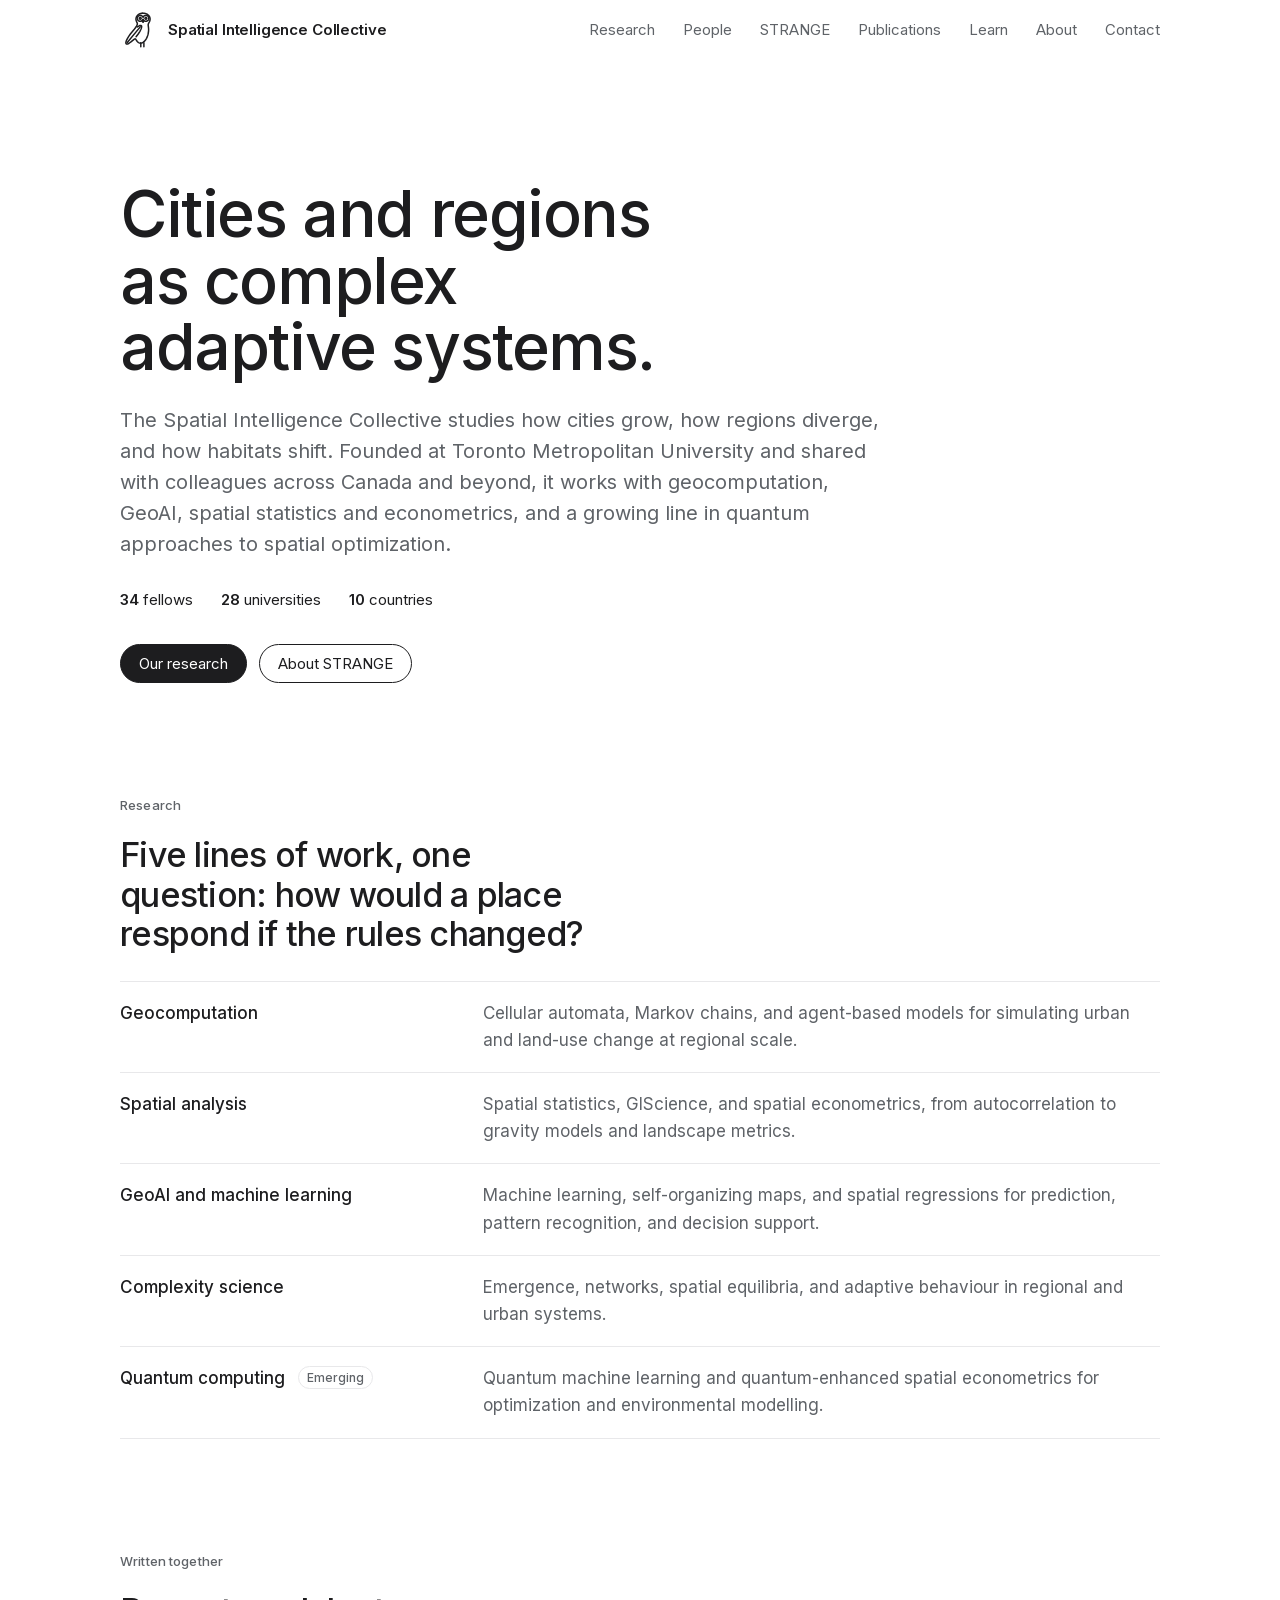
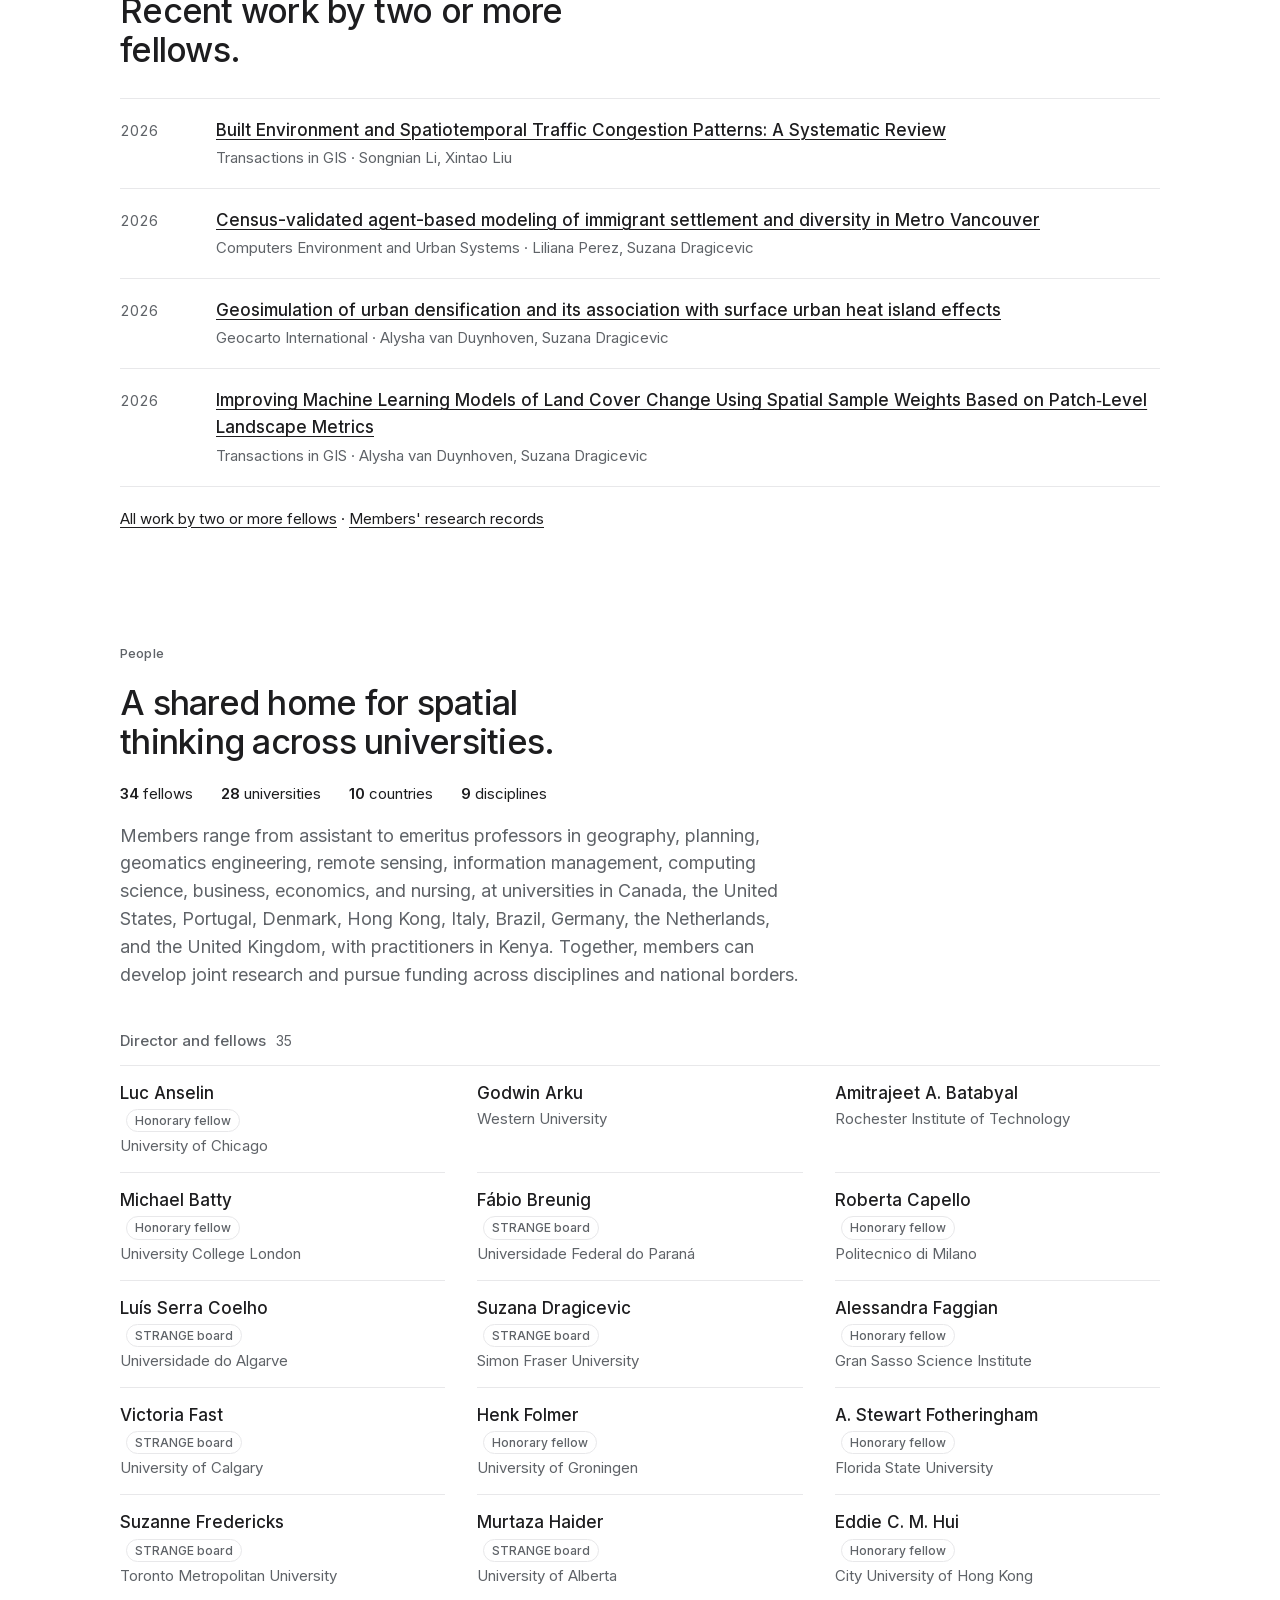
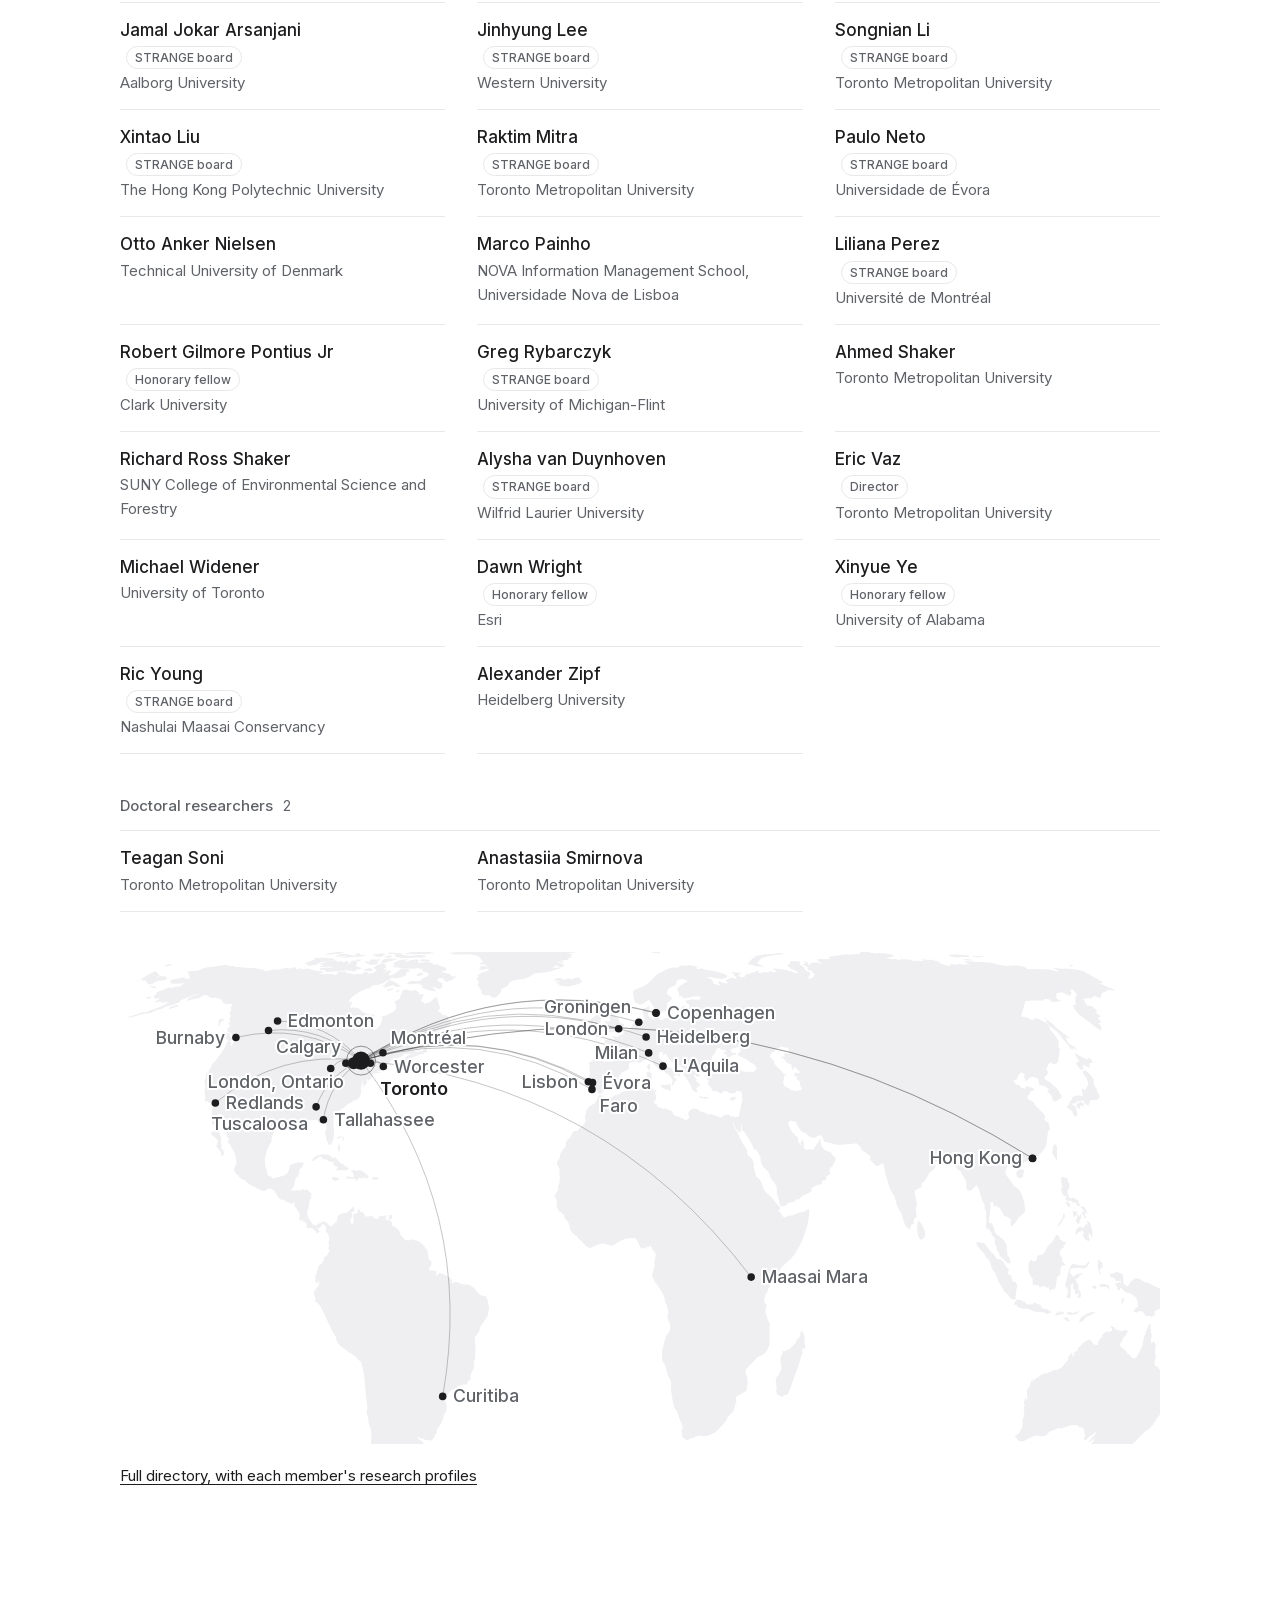
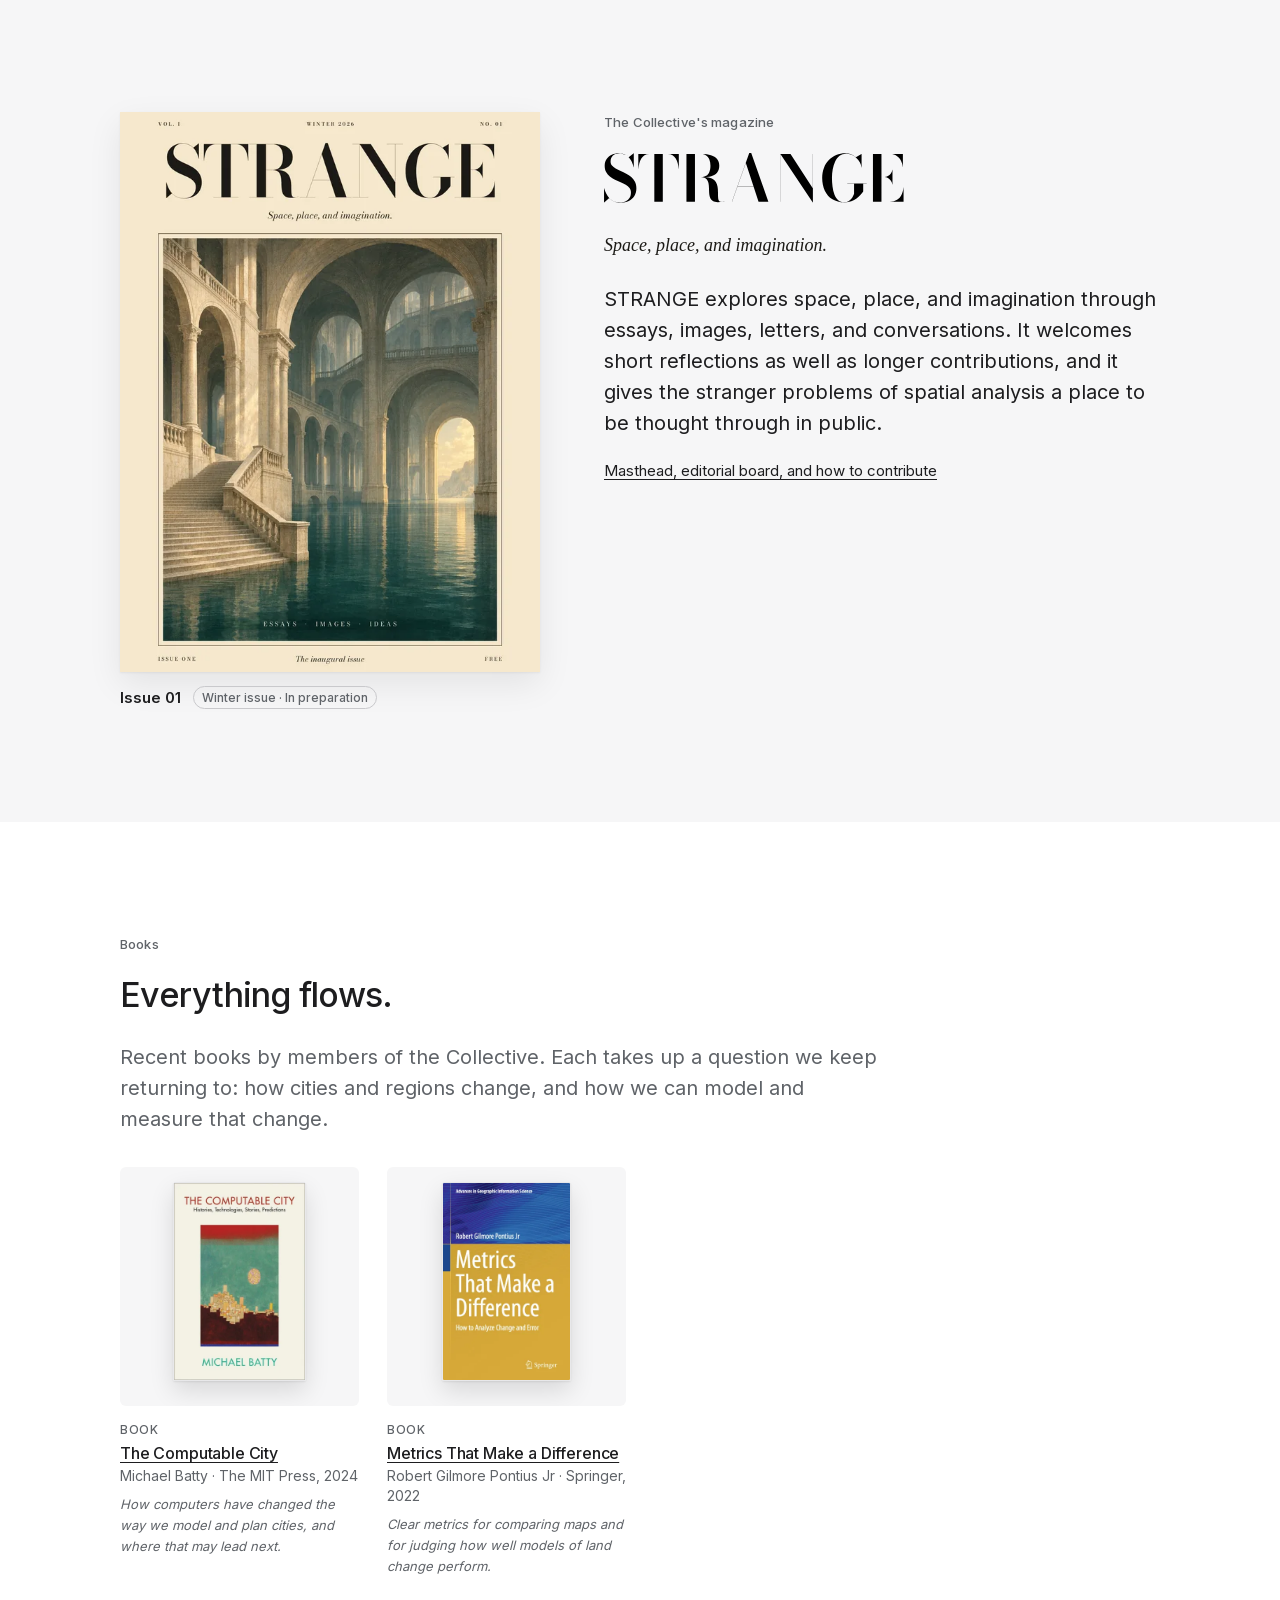
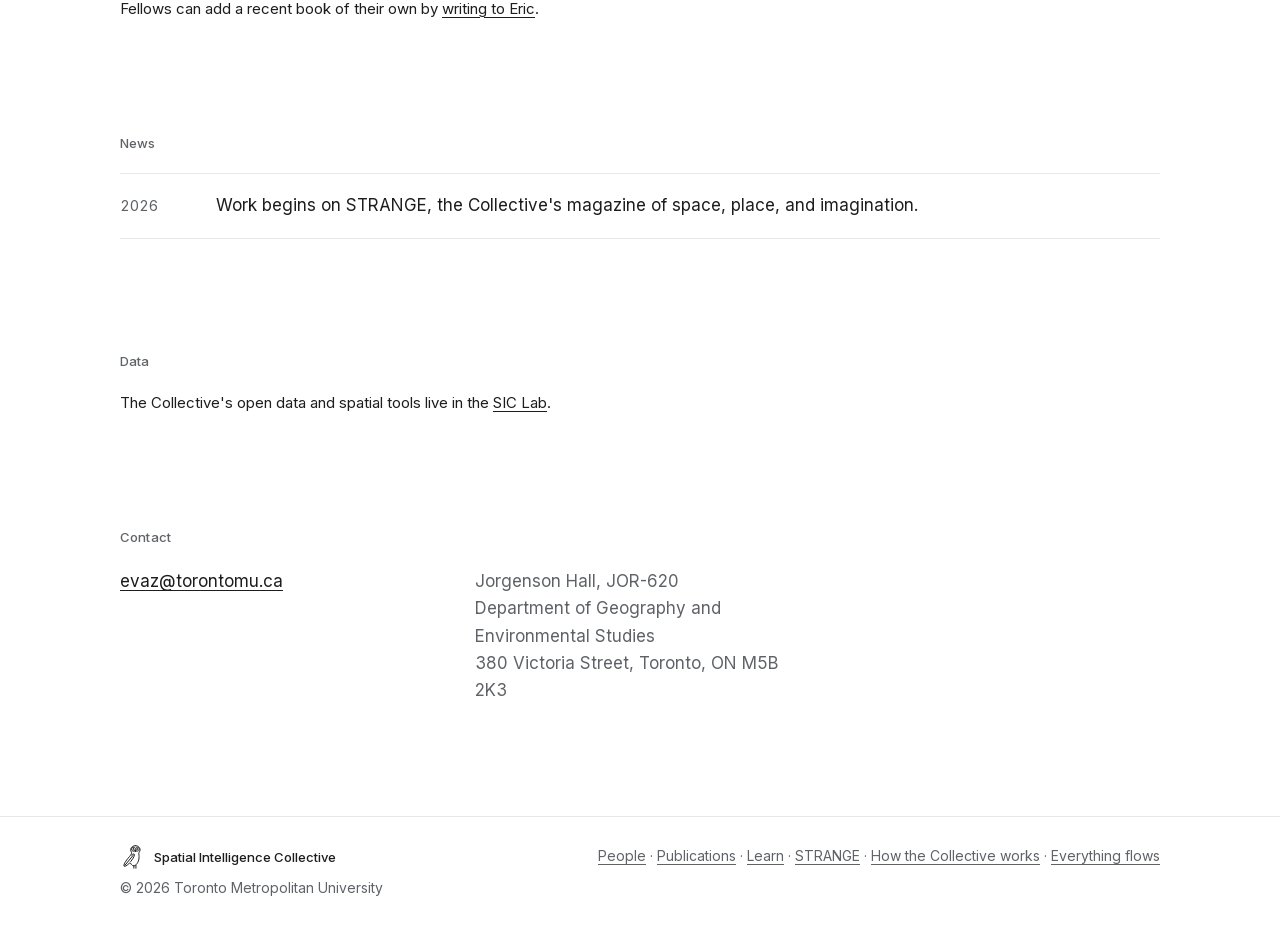
==== commit 780a13ee: "Owl across the site: larger header mark, head-only favicon, footer signature, share image, and a not" ====
--- a/index.html
+++ b/index.html
@@ -10,19 +10,19 @@
 <meta property="og:description" content="Cities and regions as complex adaptive systems.">
 <meta property="og:type" content="website">
 <meta property="og:url" content="https://spatialintelligence.network/">
-<meta property="og:image" content="https://spatialintelligence.network/assets/art/og-sic.jpg">
+<meta property="og:image" content="https://spatialintelligence.network/assets/art/og-sic-owl.png">
 <meta name="theme-color" content="#ffffff">
 <link rel="preload" href="assets/fonts/inter-latin.woff2" as="font" type="font/woff2" crossorigin>
-<link rel="stylesheet" href="assets/css/site.css?v=14">
+<link rel="stylesheet" href="assets/css/site.css?v=15">
 <!--b:jsonld--><script type="application/ld+json">{"@context": "https://schema.org", "@type": "Organization", "name": "Spatial Intelligence Collective", "url": "https://spatialintelligence.network/", "logo": "https://spatialintelligence.network/assets/art/logo-sic-owl.png", "description": "A research network studying cities and regions as complex adaptive systems.", "founder": {"@type": "Person", "name": "Eric Vaz", "affiliation": {"@type": "CollegeOrUniversity", "name": "Toronto Metropolitan University"}}, "member": [{"@type": "Person", "name": "Luc Anselin", "jobTitle": "Stein-Freiler Distinguished Service Professor of Spatial Data Science", "affiliation": {"@type": "CollegeOrUniversity", "name": "University of Chicago"}, "url": "https://spatialintelligence.network/people/#luc-anselin", "sameAs": ["https://orcid.org/0000-0003-1076-2220"]}, {"@type": "Person", "name": "Godwin Arku", "jobTitle": "Full Professor", "affiliation": {"@type": "CollegeOrUniversity", "name": "Western University"}, "url": "https://spatialintelligence.network/people/#godwin-arku", "sameAs": ["https://orcid.org/0000-0001-7720-1554", "https://scholar.google.com/citations?user=7_gUjc0AAAAJ"]}, {"@type": "Person", "name": "Amitrajeet A. Batabyal", "jobTitle": "Distinguished Professor", "affiliation": {"@type": "CollegeOrUniversity", "name": "Rochester Institute of Technology"}, "url": "https://spatialintelligence.network/people/#amitrajeet-batabyal", "sameAs": ["https://orcid.org/0000-0001-7813-1519"]}, {"@type": "Person", "name": "Michael Batty", "jobTitle": "Professor Emeritus", "affiliation": {"@type": "CollegeOrUniversity", "name": "University College London"}, "url": "https://spatialintelligence.network/people/#michael-batty", "sameAs": ["https://orcid.org/0000-0002-9931-1305", "https://scholar.google.com/citations?user=UqKi_qAAAAAJ"]}, {"@type": "Person", "name": "Fábio Breunig", "jobTitle": "Associate Professor", "affiliation": {"@type": "CollegeOrUniversity", "name": "Universidade Federal do Paraná"}, "url": "https://spatialintelligence.network/people/#fabio-breunig", "sameAs": ["https://orcid.org/0000-0002-0405-9603", "https://scholar.google.com/citations?user=ssCj7awAAAAJ"]}, {"@type": "Person", "name": "Roberta Capello", "jobTitle": "Full Professor", "affiliation": {"@type": "CollegeOrUniversity", "name": "Politecnico di Milano"}, "url": "https://spatialintelligence.network/people/#roberta-capello", "sameAs": ["https://orcid.org/0000-0003-0438-6900"]}, {"@type": "Person", "name": "Luís Serra Coelho", "jobTitle": "Full Professor", "affiliation": {"@type": "CollegeOrUniversity", "name": "Universidade do Algarve"}, "url": "https://spatialintelligence.network/people/#luis-serra-coelho", "sameAs": ["https://orcid.org/0000-0002-8074-4194"]}, {"@type": "Person", "name": "Suzana Dragicevic", "jobTitle": "Full Professor", "affiliation": {"@type": "CollegeOrUniversity", "name": "Simon Fraser University"}, "url": "https://spatialintelligence.network/people/#suzana-dragicevic", "sameAs": ["https://orcid.org/0000-0003-4144-7530", "https://scholar.google.com/citations?user=u30396MAAAAJ"]}, {"@type": "Person", "name": "Alessandra Faggian", "jobTitle": "Full Professor", "affiliation": {"@type": "CollegeOrUniversity", "name": "Gran Sasso Science Institute"}, "url": "https://spatialintelligence.network/people/#alessandra-faggian", "sameAs": ["https://orcid.org/0000-0002-2479-2933"]}, {"@type": "Person", "name": "Victoria Fast", "jobTitle": "Associate Professor", "affiliation": {"@type": "CollegeOrUniversity", "name": "University of Calgary"}, "url": "https://spatialintelligence.network/people/#victoria-fast", "sameAs": ["https://orcid.org/0000-0002-7093-3864", "https://scholar.google.com/citations?user=_5Bk4NYAAAAJ"]}, {"@type": "Person", "name": "Henk Folmer", "jobTitle": "Professor Emeritus", "affiliation": {"@type": "CollegeOrUniversity", "name": "University of Groningen"}, "url": "https://spatialintelligence.network/people/#henk-folmer", "sameAs": ["https://orcid.org/0000-0003-1742-4427"]}, {"@type": "Person", "name": "A. Stewart Fotheringham", "jobTitle": "Krafft Professor of Spatial Data Science", "affiliation": {"@type": "CollegeOrUniversity", "name": "Florida State University"}, "url": "https://spatialintelligence.network/people/#stewart-fotheringham", "sameAs": ["https://orcid.org/0000-0002-0407-1901"]}, {"@type": "Person", "name": "Suzanne Fredericks", "jobTitle": "Full Professor", "affiliation": {"@type": "CollegeOrUniversity", "name": "Toronto Metropolitan University"}, "url": "https://spatialintelligence.network/people/#suzanne-fredericks", "sameAs": ["https://orcid.org/0000-0002-7462-636X", "https://scholar.google.com/citations?user=B4zTPhMAAAAJ"]}, {"@type": "Person", "name": "Murtaza Haider", "jobTitle": "Full Professor", "affiliation": {"@type": "CollegeOrUniversity", "name": "University of Alberta"}, "url": "https://spatialintelligence.network/people/#murtaza-haider", "sameAs": ["https://orcid.org/0000-0003-4559-2014", "https://scholar.google.com/citations?user=WfxbeZ0AAAAJ"]}, {"@type": "Person", "name": "Eddie C. M. Hui", "jobTitle": "Chair Professor", "affiliation": {"@type": "CollegeOrUniversity", "name": "City University of Hong Kong"}, "url": "https://spatialintelligence.network/people/#eddie-hui", "sameAs": ["https://orcid.org/0000-0002-6974-891X"]}, {"@type": "Person", "name": "Jamal Jokar Arsanjani", "jobTitle": "Full Professor", "affiliation": {"@type": "CollegeOrUniversity", "name": "Aalborg University"}, "url": "https://spatialintelligence.network/people/#jamal-jokar-arsanjani", "sameAs": ["https://orcid.org/0000-0001-6347-2935", "https://scholar.google.com/citations?user=3DrsOpkAAAAJ"]}, {"@type": "Person", "name": "Jinhyung Lee", "jobTitle": "Associate Professor", "affiliation": {"@type": "CollegeOrUniversity", "name": "Western University"}, "url": "https://spatialintelligence.network/people/#jinhyung-lee", "sameAs": ["https://orcid.org/0000-0003-1859-3441", "https://scholar.google.com/citations?user=jU-OIv4AAAAJ"]}, {"@type": "Person", "name": "Songnian Li", "jobTitle": "Full Professor", "affiliation": {"@type": "CollegeOrUniversity", "name": "Toronto Metropolitan University"}, "url": "https://spatialintelligence.network/people/#songnian-li", "sameAs": ["https://orcid.org/0000-0002-8244-5681", "https://scholar.google.com/citations?user=RodaPPgAAAAJ"]}, {"@type": "Person", "name": "Xintao Liu", "jobTitle": "Associate Professor", "affiliation": {"@type": "CollegeOrUniversity", "name": "The Hong Kong Polytechnic University"}, "url": "https://spatialintelligence.network/people/#xintao-liu", "sameAs": ["https://orcid.org/0000-0002-7323-9878", "https://scholar.google.com/citations?user=BhcMunkAAAAJ"]}, {"@type": "Person", "name": "Raktim Mitra", "jobTitle": "Full Professor", "affiliation": {"@type": "CollegeOrUniversity", "name": "Toronto Metropolitan University"}, "url": "https://spatialintelligence.network/people/#raktim-mitra", "sameAs": ["https://orcid.org/0000-0001-6712-8568", "https://scholar.google.com/citations?user=FNtreSgAAAAJ"]}, {"@type": "Person", "name": "Paulo Neto", "jobTitle": "Full Professor", "affiliation": {"@type": "CollegeOrUniversity", "name": "Universidade de Évora"}, "url": "https://spatialintelligence.network/people/#paulo-neto", "sameAs": ["https://orcid.org/0000-0003-1583-983X"]}, {"@type": "Person", "name": "Otto Anker Nielsen", "jobTitle": "Full Professor", "affiliation": {"@type": "CollegeOrUniversity", "name": "Technical University of Denmark"}, "url": "https://spatialintelligence.network/people/#otto-anker-nielsen", "sameAs": ["https://orcid.org/0000-0001-7901-7021"]}, {"@type": "Person", "name": "Marco Painho", "jobTitle": "Full Professor", "affiliation": {"@type": "CollegeOrUniversity", "name": "NOVA Information Management School, Universidade Nova de Lisboa"}, "url": "https://spatialintelligence.network/people/#marco-painho", "sameAs": ["https://orcid.org/0000-0003-1136-3387", "https://scholar.google.com/citations?user=L1PHpI8AAAAJ"]}, {"@type": "Person", "name": "Liliana Perez", "jobTitle": "Full Professor", "affiliation": {"@type": "CollegeOrUniversity", "name": "Université de Montréal"}, "url": "https://spatialintelligence.network/people/#liliana-perez", "sameAs": ["https://orcid.org/0000-0002-6599-9893", "https://scholar.google.com/citations?user=iCCIPAoAAAAJ"]}, {"@type": "Person", "name": "Robert Gilmore Pontius Jr", "jobTitle": "Full Professor", "affiliation": {"@type": "CollegeOrUniversity", "name": "Clark University"}, "url": "https://spatialintelligence.network/people/#robert-gilmore-pontius", "sameAs": ["https://orcid.org/0000-0001-7287-5875", "https://scholar.google.com/citations?user=Lfmhbd8AAAAJ"]}, {"@type": "Person", "name": "Greg Rybarczyk", "jobTitle": "Full Professor", "affiliation": {"@type": "CollegeOrUniversity", "name": "University of Michigan-Flint"}, "url": "https://spatialintelligence.network/people/#greg-rybarczyk", "sameAs": ["https://orcid.org/0000-0002-3920-2780", "https://scholar.google.com/citations?user=hrvCZUQAAAAJ"]}, {"@type": "Person", "name": "Ahmed Shaker", "jobTitle": "Full Professor", "affiliation": {"@type": "CollegeOrUniversity", "name": "Toronto Metropolitan University"}, "url": "https://spatialintelligence.network/people/#ahmed-shaker", "sameAs": ["https://orcid.org/0000-0003-1505-8216"]}, {"@type": "Person", "name": "Richard Ross Shaker", "jobTitle": "Assistant Professor", "affiliation": {"@type": "CollegeOrUniversity", "name": "SUNY College of Environmental Science and Forestry"}, "url": "https://spatialintelligence.network/people/#richard-shaker", "sameAs": ["https://orcid.org/0000-0002-3093-8628"]}, {"@type": "Person", "name": "Alysha van Duynhoven", "jobTitle": "Assistant Professor", "affiliation": {"@type": "CollegeOrUniversity", "name": "Wilfrid Laurier University"}, "url": "https://spatialintelligence.network/people/#alysha-van-duynhoven", "sameAs": ["https://orcid.org/0000-0002-4625-5426", "https://scholar.google.com/citations?user=Vh7MAJ0AAAAJ"]}, {"@type": "Person", "name": "Michael Widener", "jobTitle": "Full Professor", "affiliation": {"@type": "CollegeOrUniversity", "name": "University of Toronto"}, "url": "https://spatialintelligence.network/people/#michael-widener", "sameAs": ["https://orcid.org/0000-0003-3312-6710", "https://scholar.google.com/citations?user=EIjB7f0AAAAJ"]}, {"@type": "Person", "name": "Dawn Wright", "jobTitle": "Chief Scientist", "affiliation": {"@type": "Organization", "name": "Esri"}, "url": "https://spatialintelligence.network/people/#dawn-wright", "sameAs": ["https://orcid.org/0000-0002-2997-7611", "https://scholar.google.com/citations?user=yXytBYYAAAAJ"]}, {"@type": "Person", "name": "Xinyue Ye", "jobTitle": "Endowed Shelby Distinguished Professor", "affiliation": {"@type": "CollegeOrUniversity", "name": "University of Alabama"}, "url": "https://spatialintelligence.network/people/#xinyue-ye", "sameAs": ["https://orcid.org/0000-0001-8838-9476"]}, {"@type": "Person", "name": "Ric Young", "jobTitle": "Co-founder", "affiliation": {"@type": "Organization", "name": "Nashulai Maasai Conservancy"}, "url": "https://spatialintelligence.network/people/#ric-young"}, {"@type": "Person", "name": "Alexander Zipf", "jobTitle": "Full Professor", "affiliation": {"@type": "CollegeOrUniversity", "name": "Heidelberg University"}, "url": "https://spatialintelligence.network/people/#alexander-zipf", "sameAs": ["https://orcid.org/0000-0003-4916-9838", "https://scholar.google.com/citations?user=1TAZiPwAAAAJ"]}]}</script><!--/b:jsonld-->
-<link rel="icon" href="data:image/svg+xml,<svg xmlns='http://www.w3.org/2000/svg' viewBox='124 109 649 649' fill='none' stroke='%23111' stroke-width='24.0' stroke-linecap='round' stroke-linejoin='round'><path d='M534.0 127.0 L558.0 127.9 L581.0 132.4 L603.0 140.6 L623.0 152.2 L640.0 166.6 L653.1 183.0 L662.4 201.0 L667.8 221.0 L668.8 242.0 L664.8 264.0 L657.0 283.9 L638.7 318.0 L634.3 334.0 L634.3 349.0 L640.1 394.0 L641.8 424.0 L640.7 456.0 L636.5 489.0 L630.9 515.0 L623.5 540.0 L614.4 564.0 L604.0 585.8 L585.0 616.3 L563.0 641.5 L540.0 659.3 L528.0 665.6 L516.0 669.9 L501.0 672.6 L486.0 672.1 L472.0 668.6 L458.4 662.0 L447.0 653.6 L435.7 642.0 L406.0 600.0 L400.0 595.8 L394.0 594.9 L386.0 597.5 L377.0 603.3 L321.0 650.8 L287.0 674.8 L271.0 683.2 L258.0 687.9 L247.0 689.5 L238.0 687.6 L232.5 683.0 L229.1 675.0 L228.4 665.0 L230.0 653.0 L240.1 622.0 L258.5 585.0 L280.6 549.0 L306.8 512.0 L333.0 478.8 L381.7 421.0 L399.2 398.0 L421.8 363.0 L435.0 337.0 L437.8 325.0 L436.9 314.0 L417.8 270.0 L414.1 257.0 L412.1 244.0 L411.9 230.0 L413.6 217.0 L417.3 204.0 L423.0 191.0 L431.2 178.0 L442.0 165.4 L454.0 154.9 L468.0 145.6 L483.0 138.2 L499.0 132.6 L516.0 128.8 L534.0 127.0'/><path d='M254.2 662.5 L489.8 377.5'/><path d='M436.0 379.3 L455.0 366.4 L471.0 357.7 L484.0 352.6 L497.0 350.5 L505.2 352.0 L512.2 358.0 L515.2 367.0 L515.0 381.1 L510.2 401.0 L503.0 420.0 L481.5 462.0 L449.6 511.0 L414.0 557.1'/><path d='M480.0 168.9 L489.0 168.0 L499.0 168.8 L508.0 171.1 L517.0 175.2 L525.0 180.9 L532.0 188.0 L537.3 196.0 L541.0 204.3 L545.8 194.0 L552.7 185.0 L561.0 177.8 L571.0 172.3 L582.0 168.9 L593.0 168.0 L604.0 169.4 L615.0 173.1 L624.0 178.5 L632.0 185.7 L638.2 194.0 L642.9 204.0 L645.4 214.0 L645.9 225.0 L644.4 235.0 L640.9 245.0 L634.0 256.0 L624.0 265.5 L613.0 271.7 L600.0 275.4 L590.0 276.0 L581.0 274.9 L564.0 268.2 L550.0 256.0 L544.7 248.0 L541.0 239.7 L536.2 250.0 L529.3 259.0 L521.0 266.2 L511.0 271.7 L500.0 275.1 L489.0 276.0 L478.0 274.6 L467.0 270.9 L453.0 261.3 L442.7 248.0 L436.9 232.0 L436.5 215.0 L441.1 199.0 L450.7 185.0 L464.0 174.7 L480.0 168.9'/><path d='M485.0 206.0 L492.0 205.3 L498.0 207.2 L503.0 211.4 L506.0 217.0 L506.7 224.0 L504.8 230.0 L500.6 235.0 L495.0 238.0 L488.0 238.7 L482.0 236.8 L477.0 232.6 L474.0 227.0 L473.3 220.0 L475.2 214.0 L479.4 209.0 L485.0 206.0'/><path d='M587.0 206.0 L594.0 205.3 L600.0 207.2 L605.0 211.4 L608.0 217.0 L608.7 224.0 L606.8 230.0 L602.6 235.0 L597.0 238.0 L590.0 238.7 L584.0 236.8 L579.0 232.6 L576.0 227.0 L575.3 220.0 L577.2 214.0 L581.4 209.0 L587.0 206.0'/><path d='M541.0 242.0 L554.0 268.0 L541.0 294.0 L528.0 268.0 L541.0 242.0'/><path d='M500.0 664.0 L500.0 740.0'/><path d='M556.0 664.0 L556.0 740.0'/></svg>">
+<link rel="icon" href="data:image/svg+xml,<svg xmlns='http://www.w3.org/2000/svg' viewBox='394 89 292 292' fill='none' stroke='%23111' stroke-width='24' stroke-linecap='round' stroke-linejoin='round'><path d='M523 128 L526 128 L529 127 L532 127 L535 127 L538 127 L541 127 L544 127 L547 127 L550 127 L553 128 L556 128 L558 128 L561 128 L564 129 L566 129 L569 130 L571 130 L574 131 L576 131 L578 132 L581 133 L583 133 L585 134 L588 135 L590 136 L592 136 L594 137 L596 138 L599 139 L601 140 L603 141 L605 142 L607 143 L609 144 L611 145 L613 146 L614 147 L616 148 L618 149 L620 151 L622 152 L623 153 L625 154 L627 156 L629 157 L630 158 L632 160 L633 161 L635 163 L636 164 L638 166 L639 167 L641 169 L642 170 L644 172 L645 173 L646 175 L648 177 L649 178 L650 180 L652 182 L653 184 L654 186 L655 188 L656 189 L657 191 L658 193 L659 195 L660 197 L661 200 L662 202 L663 204 L663 206 L664 208 L665 211 L665 213 L666 216 L666 218 L667 221 L667 223 L668 226 L668 229 L668 232 L668 235 L668 238 L668 241 L668 244 L667 247 L667 249 L666 252 L666 254 L665 257 L665 259 L664 262 L663 264 L663 266 L662 268 L661 270 L660 273 L659 275 L658 277 L657 279 L656 281 L655 282 L654 284 L653 286 L652 288 L650 290 L649 292 L648 293 L646 295 L645 297 L644 298 L642 300 L641 301 L639 303 L638 304 L636 306 L635 307 L633 309 L632 310 L630 312 L629 313 L627 314 L625 316 L623 317 L622 318 L620 319 L618 321 L616 322 L614 323 L613 324 L611 325 L609 326 L607 327 L605 328 L603 329 L601 330 L599 331 L596 332 L594 333 L592 334 L590 334 L588 335 L585 336 L583 337 L581 337 L578 338 L576 339 L574 339 L571 340 L569 340 L566 341 L564 341 L561 342 L558 342 L556 342 L553 342 L550 343 L547 343 L544 343 L541 343 L538 343 L535 343 L532 343 L529 343 L526 342 L523 342 L521 342 L518 341 L515 341 L513 341 L510 340 L508 340 L505 339 L503 338 L501 338 L498 337 L496 336 L494 336 L492 335 L489 334 L487 333 L485 333 L483 332 L481 331 L479 330 L477 329 L475 328 L473 327 L471 326 L469 325 L467 324 L465 323 L463 321 L461 320 L460 319 L458 318 L456 316 L454 315 L453 314 L451 313 L449 311 L448 310 L446 308 L445 307 L443 305 L442 304 L440 302 L439 301 L437 299 L436 298 L434 296 L433 294 L432 293 L431 291 L429 289 L428 287 L427 286 L426 284 L425 282 L424 280 L423 278 L422 276 L421 274 L420 272 L419 270 L418 268 L417 265 L416 263 L416 261 L415 258 L414 256 L414 254 L413 251 L413 248 L413 246 L412 243 L412 240 L412 237 L412 234 L412 231 L412 228 L413 225 L413 222 L413 220 L414 217 L414 215 L415 212 L415 210 L416 208 L417 205 L418 203 L419 201 L419 199 L420 197 L421 195 L422 193 L423 191 L424 189 L425 187 L427 185 L428 183 L429 181 L430 180 L431 178 L433 176 L434 174 L435 173 L437 171 L438 170 L440 168 L441 167 L443 165 L444 164 L446 162 L447 161 L449 159 L450 158 L452 157 L454 155 L455 154 L457 153 L459 151 L461 150 L463 149 L464 148 L466 147 L468 146 L470 145 L472 144 L474 142 L476 141 L478 141 L480 140 L482 139 L484 138 L486 137 L489 136 L491 135 L493 135 L495 134 L498 133 L500 132 L502 132 L505 131 L507 131 L510 130 L512 130 L515 129 L517 129 L520 128 L523 128'/><path d='M480 169 L483 168 L486 168 L489 168 L492 168 L495 168 L498 169 L500 169 L503 170 L505 170 L508 171 L510 172 L512 173 L514 174 L516 175 L518 176 L520 177 L521 178 L523 179 L525 181 L526 182 L528 184 L529 185 L531 187 L532 188 L533 190 L535 192 L536 194 L537 195 L538 197 L539 199 L540 202 L541 204 L541 203 L542 201 L543 199 L544 197 L545 195 L546 193 L548 191 L549 189 L550 188 L552 186 L553 185 L555 183 L556 182 L558 180 L559 179 L561 178 L563 176 L565 175 L567 174 L569 173 L571 172 L573 171 L575 171 L577 170 L580 169 L582 169 L585 168 L588 168 L591 168 L594 168 L597 168 L600 169 L602 169 L605 170 L607 170 L610 171 L612 172 L614 173 L616 174 L618 175 L620 176 L622 177 L623 178 L625 179 L627 181 L628 182 L630 184 L631 185 L633 187 L634 188 L635 190 L637 192 L638 194 L639 195 L640 197 L641 199 L642 202 L643 204 L644 206 L644 208 L645 211 L645 213 L646 216 L646 219 L646 222 L646 225 L646 228 L645 231 L645 233 L644 236 L644 238 L643 240 L642 242 L641 245 L640 247 L639 249 L638 250 L637 252 L635 254 L634 256 L633 257 L631 259 L630 260 L628 262 L627 263 L625 265 L623 266 L622 267 L620 268 L618 269 L616 270 L614 271 L612 272 L610 273 L607 274 L605 274 L602 275 L600 275 L597 276 L594 276 L591 276 L588 276 L585 276 L582 275 L580 275 L577 274 L575 273 L573 273 L571 272 L569 271 L567 270 L565 269 L563 268 L561 266 L559 265 L558 264 L556 262 L555 261 L553 259 L552 258 L550 256 L549 255 L548 253 L546 251 L545 249 L544 247 L543 245 L542 243 L541 241 L541 240 L540 242 L539 245 L538 247 L537 249 L536 250 L535 252 L533 254 L532 256 L531 257 L529 259 L528 260 L526 262 L525 263 L523 265 L521 266 L520 267 L518 268 L516 269 L514 270 L512 271 L510 272 L508 273 L505 274 L503 274 L500 275 L498 275 L495 276 L492 276 L489 276 L486 276 L483 276 L480 275 L478 275 L475 274 L473 273 L471 273 L469 272 L467 271 L465 270 L463 269 L461 268 L459 266 L457 265 L456 264 L454 262 L453 261 L451 259 L450 258 L448 256 L447 255 L446 253 L444 251 L443 249 L442 247 L441 245 L440 243 L439 241 L439 239 L438 237 L437 234 L437 232 L436 229 L436 226 L436 223 L436 220 L436 217 L437 214 L437 212 L438 209 L438 207 L439 204 L440 202 L441 200 L442 198 L443 196 L444 194 L445 192 L446 191 L447 189 L449 187 L450 186 L452 184 L453 183 L455 181 L456 180 L458 179 L460 177 L462 176 L463 175 L465 174 L467 173 L470 172 L472 171 L474 170 L476 170 L479 169'/><path d='M485 205 L488 204 L491 204 L494 204 L496 205 L498 206 L500 207 L502 209 L503 210 L505 212 L506 214 L507 216 L508 218 L508 221 L508 224 L507 227 L507 229 L506 231 L504 233 L503 234 L501 236 L500 237 L498 238 L496 239 L493 240 L490 240 L487 240 L484 239 L482 238 L480 237 L479 236 L477 234 L476 233 L474 231 L473 229 L473 227 L472 224 L472 221 L472 218 L473 216 L474 214 L475 212 L477 210 L478 209 L480 207 L482 206 L484 205'/><path d='M587 205 L590 204 L593 204 L596 204 L598 205 L600 206 L602 207 L604 209 L605 210 L607 212 L608 214 L609 216 L610 218 L610 221 L610 224 L609 227 L609 229 L608 231 L606 233 L605 234 L603 236 L602 237 L600 238 L598 239 L595 240 L592 240 L589 240 L586 239 L584 238 L582 237 L581 236 L579 234 L578 233 L576 231 L575 229 L575 227 L574 224 L574 221 L574 218 L575 216 L576 214 L577 212 L579 210 L580 209 L582 207 L584 206 L586 205'/><path d='M541 242 L542 244 L543 246 L544 248 L545 250 L546 252 L547 254 L548 256 L549 258 L550 260 L551 262 L552 264 L553 266 L554 268 L554 271 L554 273 L552 275 L552 277 L550 279 L550 281 L548 283 L548 285 L546 287 L546 289 L544 291 L544 293 L542 295 L542 297 L540 296 L539 294 L538 292 L537 290 L536 288 L535 286 L534 284 L533 282 L532 280 L531 278 L530 276 L529 274 L528 272 L527 270 L528 268 L529 266 L530 264 L531 262 L532 260 L533 258 L534 256 L535 254 L536 252 L537 250 L538 248 L539 246 L540 244'/></svg>">
 </head>
 <body>
 <a class="skip" href="#main">Skip to content</a>
 
 <header class="hdr">
   <div class="wrap">
-    <a class="brand" href="./"><svg class="brand-owl" viewBox="124 109 649 649" fill="none" stroke="currentColor" stroke-width="24.0" stroke-linecap="round" stroke-linejoin="round" aria-hidden="true" focusable="false"><path d="M534.0 127.0 L558.0 127.9 L581.0 132.4 L603.0 140.6 L623.0 152.2 L640.0 166.6 L653.1 183.0 L662.4 201.0 L667.8 221.0 L668.8 242.0 L664.8 264.0 L657.0 283.9 L638.7 318.0 L634.3 334.0 L634.3 349.0 L640.1 394.0 L641.8 424.0 L640.7 456.0 L636.5 489.0 L630.9 515.0 L623.5 540.0 L614.4 564.0 L604.0 585.8 L585.0 616.3 L563.0 641.5 L540.0 659.3 L528.0 665.6 L516.0 669.9 L501.0 672.6 L486.0 672.1 L472.0 668.6 L458.4 662.0 L447.0 653.6 L435.7 642.0 L406.0 600.0 L400.0 595.8 L394.0 594.9 L386.0 597.5 L377.0 603.3 L321.0 650.8 L287.0 674.8 L271.0 683.2 L258.0 687.9 L247.0 689.5 L238.0 687.6 L232.5 683.0 L229.1 675.0 L228.4 665.0 L230.0 653.0 L240.1 622.0 L258.5 585.0 L280.6 549.0 L306.8 512.0 L333.0 478.8 L381.7 421.0 L399.2 398.0 L421.8 363.0 L435.0 337.0 L437.8 325.0 L436.9 314.0 L417.8 270.0 L414.1 257.0 L412.1 244.0 L411.9 230.0 L413.6 217.0 L417.3 204.0 L423.0 191.0 L431.2 178.0 L442.0 165.4 L454.0 154.9 L468.0 145.6 L483.0 138.2 L499.0 132.6 L516.0 128.8 L534.0 127.0"/><path d="M254.2 662.5 L489.8 377.5"/><path d="M436.0 379.3 L455.0 366.4 L471.0 357.7 L484.0 352.6 L497.0 350.5 L505.2 352.0 L512.2 358.0 L515.2 367.0 L515.0 381.1 L510.2 401.0 L503.0 420.0 L481.5 462.0 L449.6 511.0 L414.0 557.1"/><path d="M480.0 168.9 L489.0 168.0 L499.0 168.8 L508.0 171.1 L517.0 175.2 L525.0 180.9 L532.0 188.0 L537.3 196.0 L541.0 204.3 L545.8 194.0 L552.7 185.0 L561.0 177.8 L571.0 172.3 L582.0 168.9 L593.0 168.0 L604.0 169.4 L615.0 173.1 L624.0 178.5 L632.0 185.7 L638.2 194.0 L642.9 204.0 L645.4 214.0 L645.9 225.0 L644.4 235.0 L640.9 245.0 L634.0 256.0 L624.0 265.5 L613.0 271.7 L600.0 275.4 L590.0 276.0 L581.0 274.9 L564.0 268.2 L550.0 256.0 L544.7 248.0 L541.0 239.7 L536.2 250.0 L529.3 259.0 L521.0 266.2 L511.0 271.7 L500.0 275.1 L489.0 276.0 L478.0 274.6 L467.0 270.9 L453.0 261.3 L442.7 248.0 L436.9 232.0 L436.5 215.0 L441.1 199.0 L450.7 185.0 L464.0 174.7 L480.0 168.9"/><path d="M485.0 206.0 L492.0 205.3 L498.0 207.2 L503.0 211.4 L506.0 217.0 L506.7 224.0 L504.8 230.0 L500.6 235.0 L495.0 238.0 L488.0 238.7 L482.0 236.8 L477.0 232.6 L474.0 227.0 L473.3 220.0 L475.2 214.0 L479.4 209.0 L485.0 206.0"/><path d="M587.0 206.0 L594.0 205.3 L600.0 207.2 L605.0 211.4 L608.0 217.0 L608.7 224.0 L606.8 230.0 L602.6 235.0 L597.0 238.0 L590.0 238.7 L584.0 236.8 L579.0 232.6 L576.0 227.0 L575.3 220.0 L577.2 214.0 L581.4 209.0 L587.0 206.0"/><path d="M541.0 242.0 L554.0 268.0 L541.0 294.0 L528.0 268.0 L541.0 242.0"/><path d="M500.0 664.0 L500.0 740.0"/><path d="M556.0 664.0 L556.0 740.0"/></svg><span>Spatial Intelligence Collective</span></a>
+    <a class="brand" href="./"><svg class="brand-owl" viewBox="122 107 654 654" fill="none" stroke="currentColor" stroke-width="27.0" stroke-linecap="round" stroke-linejoin="round" aria-hidden="true" focusable="false"><path d="M534.0 127.0 L558.0 127.9 L581.0 132.4 L603.0 140.6 L623.0 152.2 L640.0 166.6 L653.1 183.0 L662.4 201.0 L667.8 221.0 L668.8 242.0 L664.8 264.0 L657.0 283.9 L638.7 318.0 L634.3 334.0 L634.3 349.0 L640.1 394.0 L641.8 424.0 L640.7 456.0 L636.5 489.0 L630.9 515.0 L623.5 540.0 L614.4 564.0 L604.0 585.8 L585.0 616.3 L563.0 641.5 L540.0 659.3 L528.0 665.6 L516.0 669.9 L501.0 672.6 L486.0 672.1 L472.0 668.6 L458.4 662.0 L447.0 653.6 L435.7 642.0 L406.0 600.0 L400.0 595.8 L394.0 594.9 L386.0 597.5 L377.0 603.3 L321.0 650.8 L287.0 674.8 L271.0 683.2 L258.0 687.9 L247.0 689.5 L238.0 687.6 L232.5 683.0 L229.1 675.0 L228.4 665.0 L230.0 653.0 L240.1 622.0 L258.5 585.0 L280.6 549.0 L306.8 512.0 L333.0 478.8 L381.7 421.0 L399.2 398.0 L421.8 363.0 L435.0 337.0 L437.8 325.0 L436.9 314.0 L417.8 270.0 L414.1 257.0 L412.1 244.0 L411.9 230.0 L413.6 217.0 L417.3 204.0 L423.0 191.0 L431.2 178.0 L442.0 165.4 L454.0 154.9 L468.0 145.6 L483.0 138.2 L499.0 132.6 L516.0 128.8 L534.0 127.0"/><path d="M254.2 662.5 L489.8 377.5"/><path d="M436.0 379.3 L455.0 366.4 L471.0 357.7 L484.0 352.6 L497.0 350.5 L505.2 352.0 L512.2 358.0 L515.2 367.0 L515.0 381.1 L510.2 401.0 L503.0 420.0 L481.5 462.0 L449.6 511.0 L414.0 557.1"/><path d="M480.0 168.9 L489.0 168.0 L499.0 168.8 L508.0 171.1 L517.0 175.2 L525.0 180.9 L532.0 188.0 L537.3 196.0 L541.0 204.3 L545.8 194.0 L552.7 185.0 L561.0 177.8 L571.0 172.3 L582.0 168.9 L593.0 168.0 L604.0 169.4 L615.0 173.1 L624.0 178.5 L632.0 185.7 L638.2 194.0 L642.9 204.0 L645.4 214.0 L645.9 225.0 L644.4 235.0 L640.9 245.0 L634.0 256.0 L624.0 265.5 L613.0 271.7 L600.0 275.4 L590.0 276.0 L581.0 274.9 L564.0 268.2 L550.0 256.0 L544.7 248.0 L541.0 239.7 L536.2 250.0 L529.3 259.0 L521.0 266.2 L511.0 271.7 L500.0 275.1 L489.0 276.0 L478.0 274.6 L467.0 270.9 L453.0 261.3 L442.7 248.0 L436.9 232.0 L436.5 215.0 L441.1 199.0 L450.7 185.0 L464.0 174.7 L480.0 168.9"/><path d="M485.0 206.0 L492.0 205.3 L498.0 207.2 L503.0 211.4 L506.0 217.0 L506.7 224.0 L504.8 230.0 L500.6 235.0 L495.0 238.0 L488.0 238.7 L482.0 236.8 L477.0 232.6 L474.0 227.0 L473.3 220.0 L475.2 214.0 L479.4 209.0 L485.0 206.0"/><path d="M587.0 206.0 L594.0 205.3 L600.0 207.2 L605.0 211.4 L608.0 217.0 L608.7 224.0 L606.8 230.0 L602.6 235.0 L597.0 238.0 L590.0 238.7 L584.0 236.8 L579.0 232.6 L576.0 227.0 L575.3 220.0 L577.2 214.0 L581.4 209.0 L587.0 206.0"/><path d="M541.0 242.0 L554.0 268.0 L541.0 294.0 L528.0 268.0 L541.0 242.0"/><path d="M500.0 664.0 L500.0 740.0"/><path d="M556.0 664.0 L556.0 740.0"/></svg><span>Spatial Intelligence Collective</span></a>
     <button class="menu" aria-expanded="false" aria-controls="nav">Menu</button>
     <nav class="nav" id="nav" aria-label="Main">
       <a href="#research">Research</a>
@@ -173,7 +173,7 @@
 
 <footer class="ftr">
   <div class="wrap">
-    <span>© <span id="yr">2026</span> Spatial Intelligence Collective · Toronto Metropolitan University</span>
+    <div class="ftr-id"><a class="ftr-brand" href="./"><svg class="brand-owl" viewBox="122 107 654 654" fill="none" stroke="currentColor" stroke-width="27.0" stroke-linecap="round" stroke-linejoin="round" aria-hidden="true" focusable="false"><path d="M534.0 127.0 L558.0 127.9 L581.0 132.4 L603.0 140.6 L623.0 152.2 L640.0 166.6 L653.1 183.0 L662.4 201.0 L667.8 221.0 L668.8 242.0 L664.8 264.0 L657.0 283.9 L638.7 318.0 L634.3 334.0 L634.3 349.0 L640.1 394.0 L641.8 424.0 L640.7 456.0 L636.5 489.0 L630.9 515.0 L623.5 540.0 L614.4 564.0 L604.0 585.8 L585.0 616.3 L563.0 641.5 L540.0 659.3 L528.0 665.6 L516.0 669.9 L501.0 672.6 L486.0 672.1 L472.0 668.6 L458.4 662.0 L447.0 653.6 L435.7 642.0 L406.0 600.0 L400.0 595.8 L394.0 594.9 L386.0 597.5 L377.0 603.3 L321.0 650.8 L287.0 674.8 L271.0 683.2 L258.0 687.9 L247.0 689.5 L238.0 687.6 L232.5 683.0 L229.1 675.0 L228.4 665.0 L230.0 653.0 L240.1 622.0 L258.5 585.0 L280.6 549.0 L306.8 512.0 L333.0 478.8 L381.7 421.0 L399.2 398.0 L421.8 363.0 L435.0 337.0 L437.8 325.0 L436.9 314.0 L417.8 270.0 L414.1 257.0 L412.1 244.0 L411.9 230.0 L413.6 217.0 L417.3 204.0 L423.0 191.0 L431.2 178.0 L442.0 165.4 L454.0 154.9 L468.0 145.6 L483.0 138.2 L499.0 132.6 L516.0 128.8 L534.0 127.0"/><path d="M254.2 662.5 L489.8 377.5"/><path d="M436.0 379.3 L455.0 366.4 L471.0 357.7 L484.0 352.6 L497.0 350.5 L505.2 352.0 L512.2 358.0 L515.2 367.0 L515.0 381.1 L510.2 401.0 L503.0 420.0 L481.5 462.0 L449.6 511.0 L414.0 557.1"/><path d="M480.0 168.9 L489.0 168.0 L499.0 168.8 L508.0 171.1 L517.0 175.2 L525.0 180.9 L532.0 188.0 L537.3 196.0 L541.0 204.3 L545.8 194.0 L552.7 185.0 L561.0 177.8 L571.0 172.3 L582.0 168.9 L593.0 168.0 L604.0 169.4 L615.0 173.1 L624.0 178.5 L632.0 185.7 L638.2 194.0 L642.9 204.0 L645.4 214.0 L645.9 225.0 L644.4 235.0 L640.9 245.0 L634.0 256.0 L624.0 265.5 L613.0 271.7 L600.0 275.4 L590.0 276.0 L581.0 274.9 L564.0 268.2 L550.0 256.0 L544.7 248.0 L541.0 239.7 L536.2 250.0 L529.3 259.0 L521.0 266.2 L511.0 271.7 L500.0 275.1 L489.0 276.0 L478.0 274.6 L467.0 270.9 L453.0 261.3 L442.7 248.0 L436.9 232.0 L436.5 215.0 L441.1 199.0 L450.7 185.0 L464.0 174.7 L480.0 168.9"/><path d="M485.0 206.0 L492.0 205.3 L498.0 207.2 L503.0 211.4 L506.0 217.0 L506.7 224.0 L504.8 230.0 L500.6 235.0 L495.0 238.0 L488.0 238.7 L482.0 236.8 L477.0 232.6 L474.0 227.0 L473.3 220.0 L475.2 214.0 L479.4 209.0 L485.0 206.0"/><path d="M587.0 206.0 L594.0 205.3 L600.0 207.2 L605.0 211.4 L608.0 217.0 L608.7 224.0 L606.8 230.0 L602.6 235.0 L597.0 238.0 L590.0 238.7 L584.0 236.8 L579.0 232.6 L576.0 227.0 L575.3 220.0 L577.2 214.0 L581.4 209.0 L587.0 206.0"/><path d="M541.0 242.0 L554.0 268.0 L541.0 294.0 L528.0 268.0 L541.0 242.0"/><path d="M500.0 664.0 L500.0 740.0"/><path d="M556.0 664.0 L556.0 740.0"/></svg><span>Spatial Intelligence Collective</span></a><span>© <span id="yr">2026</span> Toronto Metropolitan University</span></div>
     <span><a href="people/">People</a> · <a href="publications/">Publications</a> · <a href="learn/">Learn</a> · <a href="strange/">STRANGE</a> · <a href="about/">How the Collective works</a> · <a href="#flows">Everything flows</a></span>
   </div>
 </footer>
--- a/assets/css/site.css
+++ b/assets/css/site.css
@@ -33,7 +33,7 @@
   border-bottom:1px solid transparent;transition:border-color .2s}
 .hdr.scrolled{border-bottom-color:var(--rule)}
 .hdr .wrap{display:flex;align-items:center;justify-content:space-between;height:60px}
-.brand{font-weight:600;font-size:15px;letter-spacing:-.01em;text-decoration:none;white-space:nowrap;display:inline-flex;align-items:center;gap:10px}.brand-owl{width:34px;height:34px;flex:none;margin:-6px 0}
+.brand{font-weight:600;font-size:15px;letter-spacing:-.01em;text-decoration:none;white-space:nowrap;display:inline-flex;align-items:center;gap:12px}.brand-owl{width:36px;height:36px;flex:none;margin:-7px 0}
 .nav{display:flex;gap:28px;font-size:15px}
 .nav a{text-decoration:none;color:var(--muted)}
 .nav a:hover,.nav a[aria-current]{color:var(--ink)}
@@ -258,3 +258,5 @@
 .faq .qa h2{font-size:clamp(18px,2.4vw,21px);line-height:1.3;max-width:none;margin:0 0 8px}
 .faq .qa p{margin:0;font-size:16px;line-height:1.6;color:var(--muted)}
 .faq .more{margin-top:28px}
+
+.ftr-id{display:flex;flex-direction:column;gap:8px}.ftr-brand{display:inline-flex;align-items:center;gap:10px;font-weight:500;font-size:13px;color:var(--ink)!important;text-decoration:none}.ftr-brand .brand-owl{width:24px;height:24px;margin:0}.qa-owl{position:relative}.owl-emblem{float:right;width:72px;height:72px;margin:0 0 8px 24px}
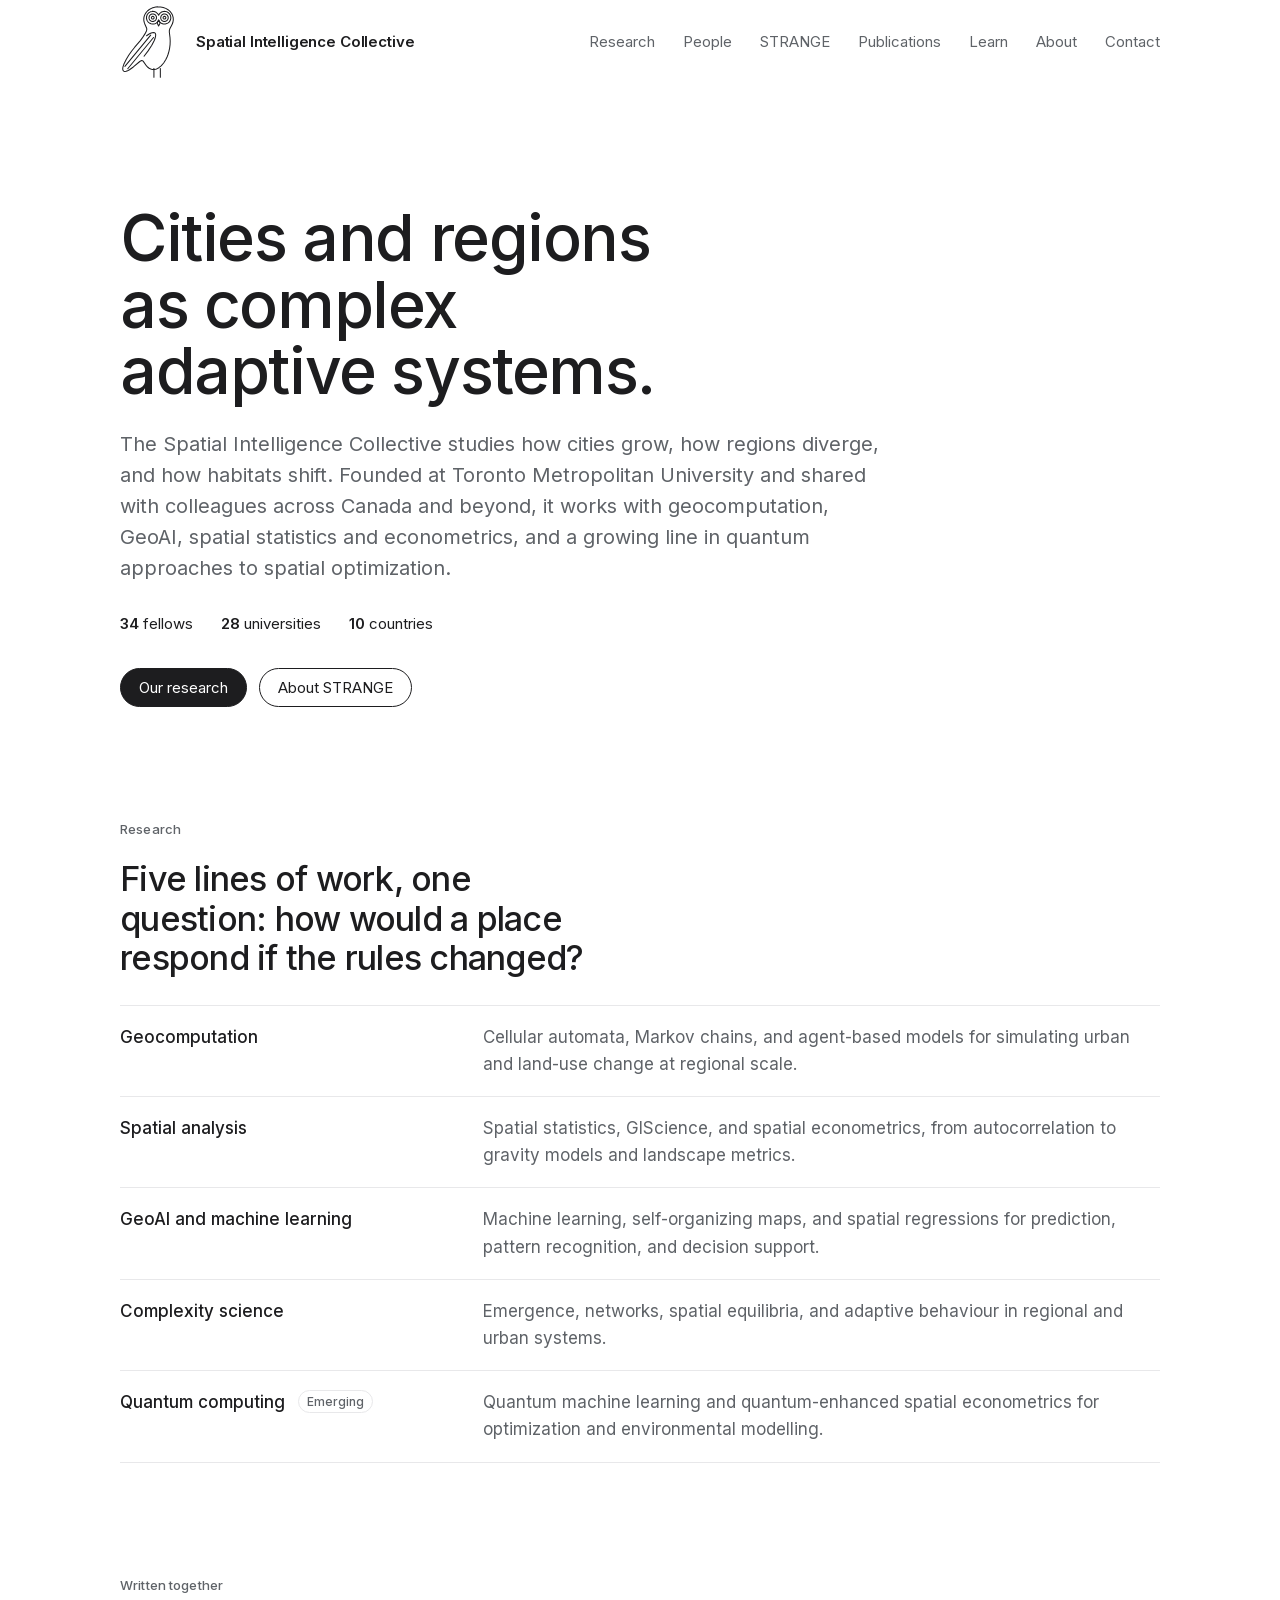
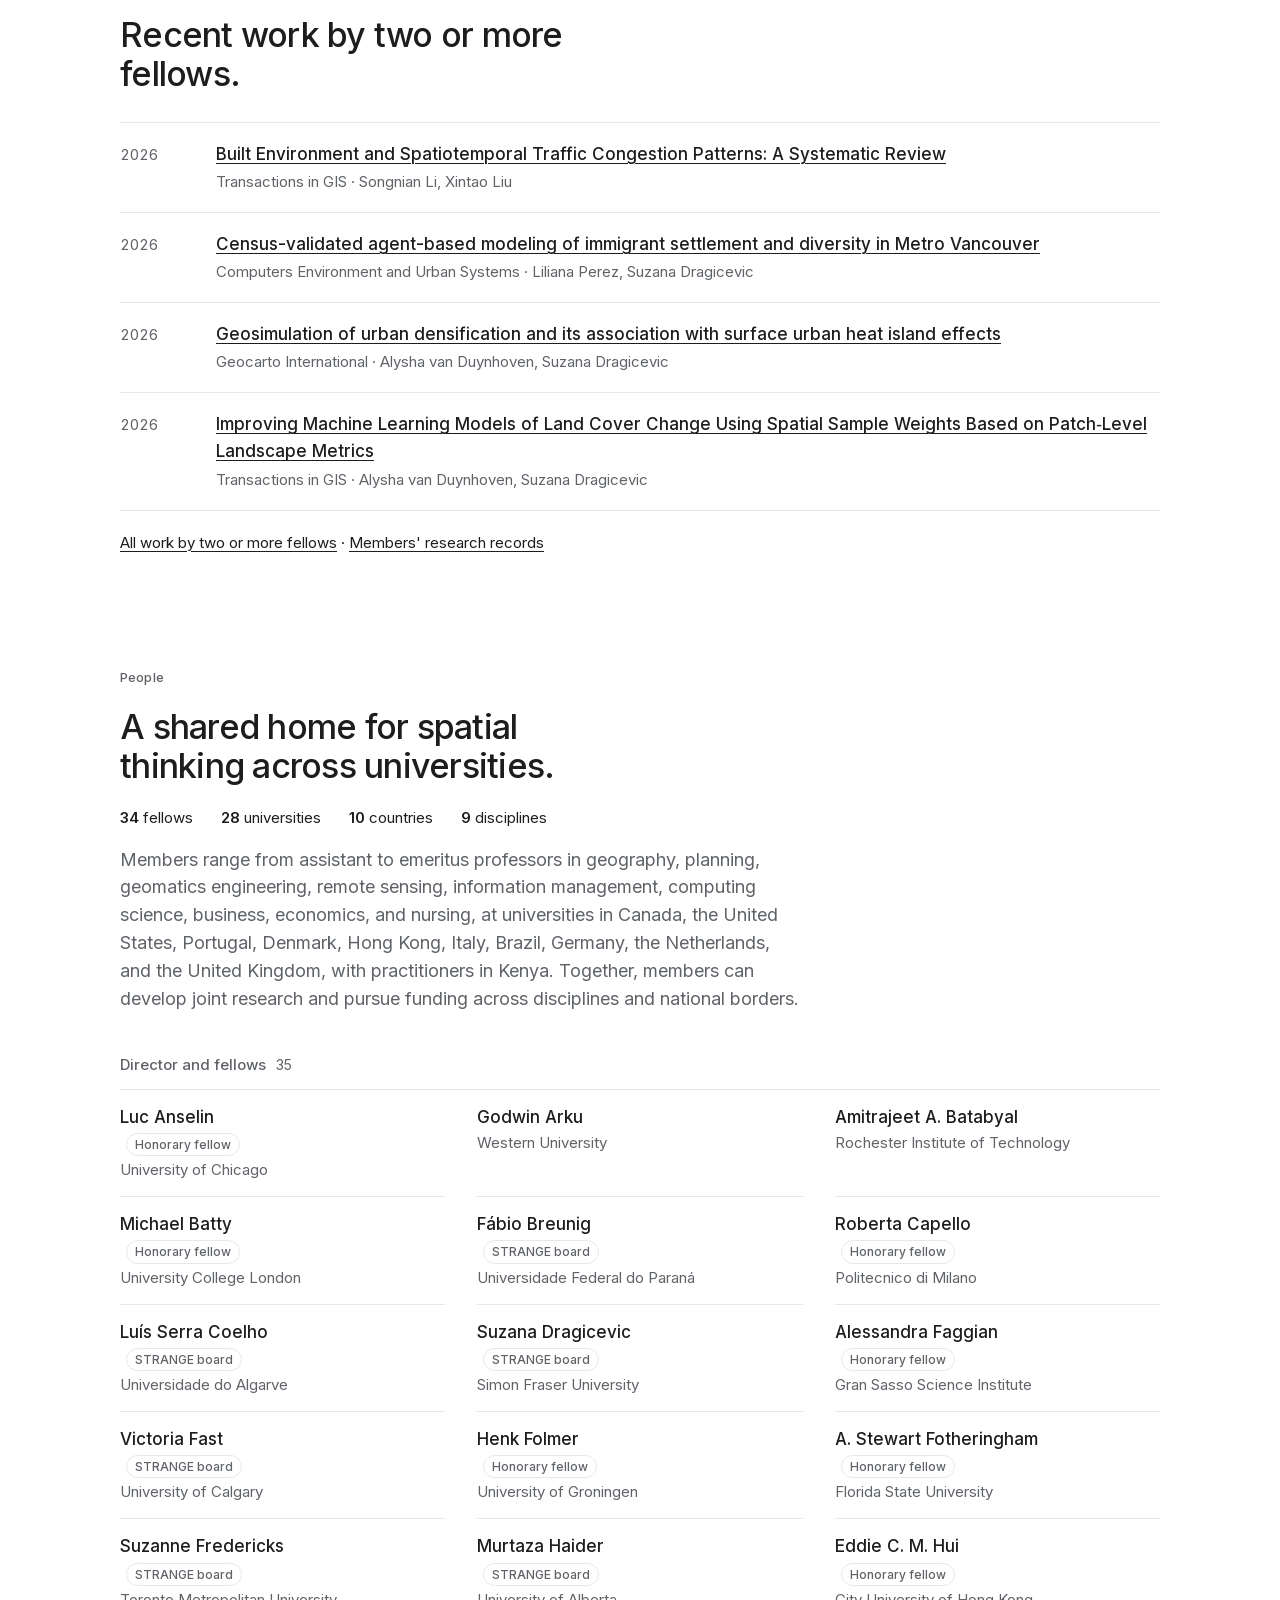
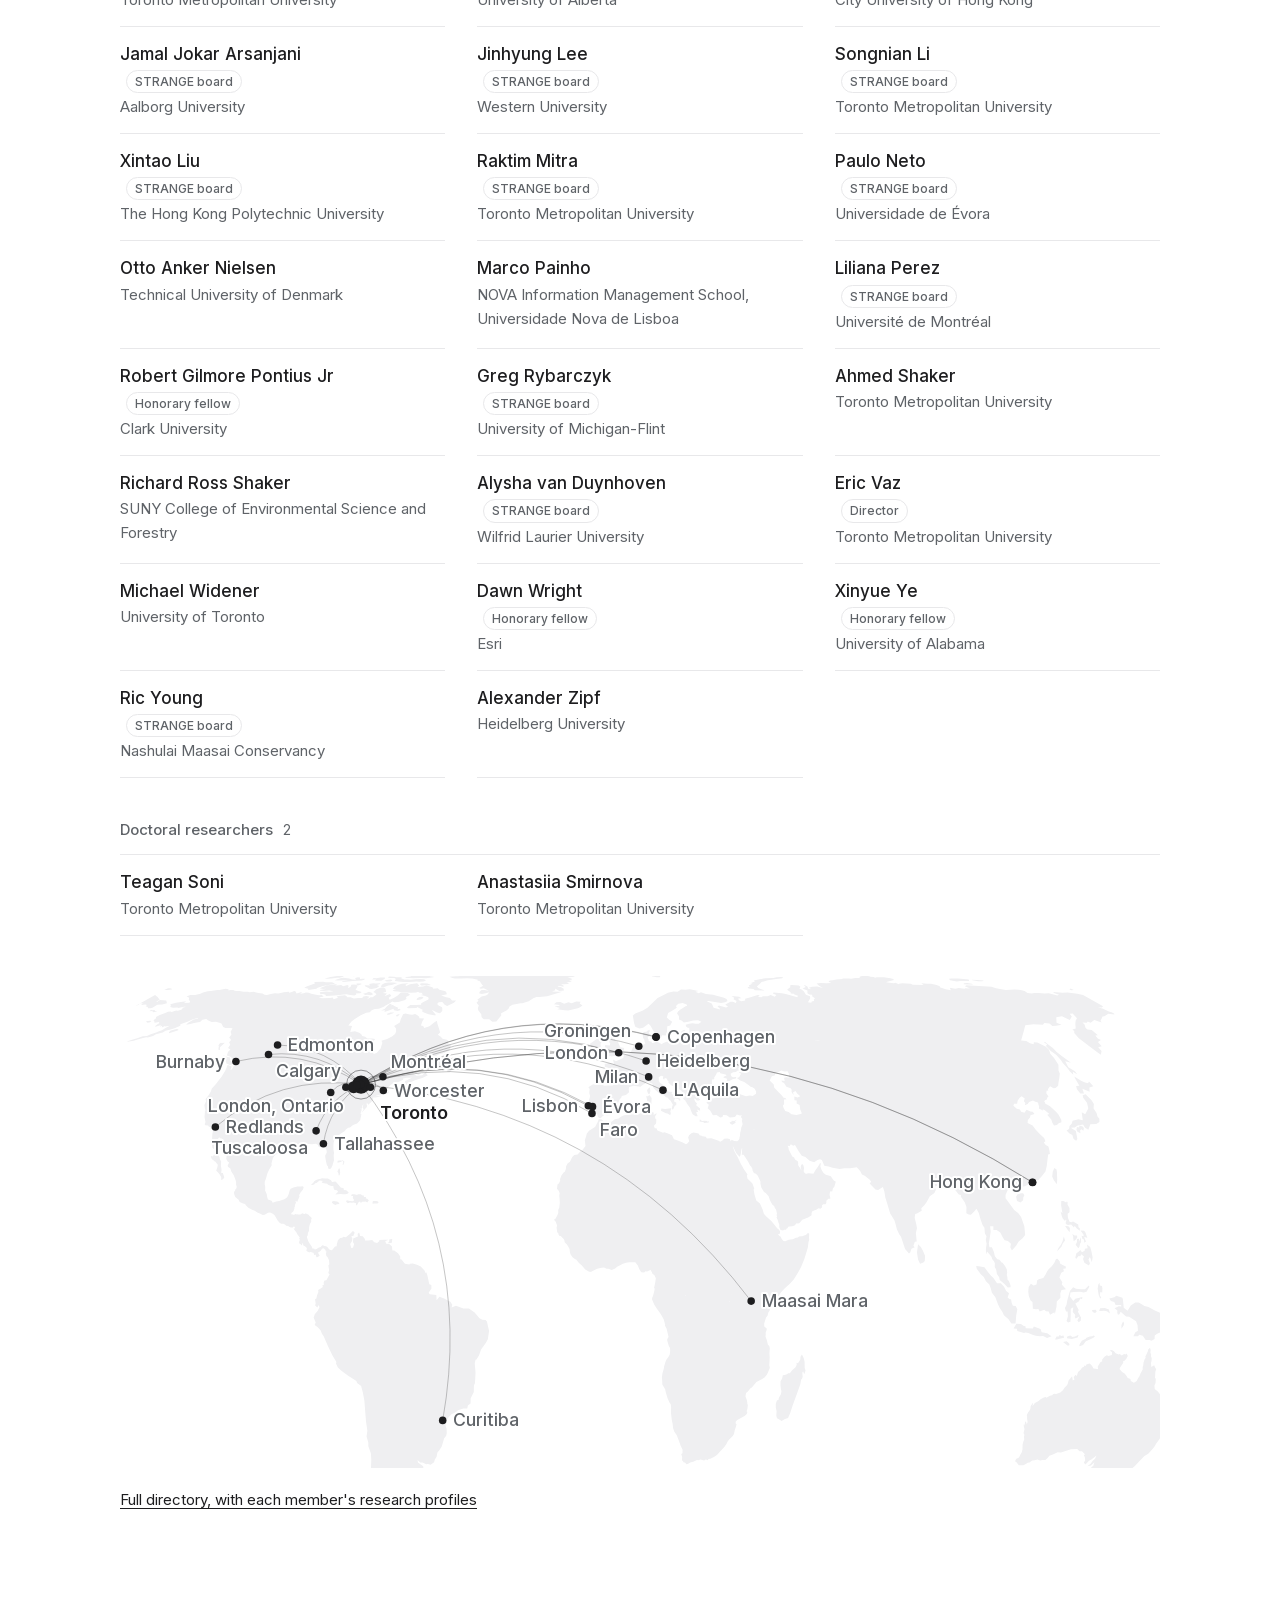
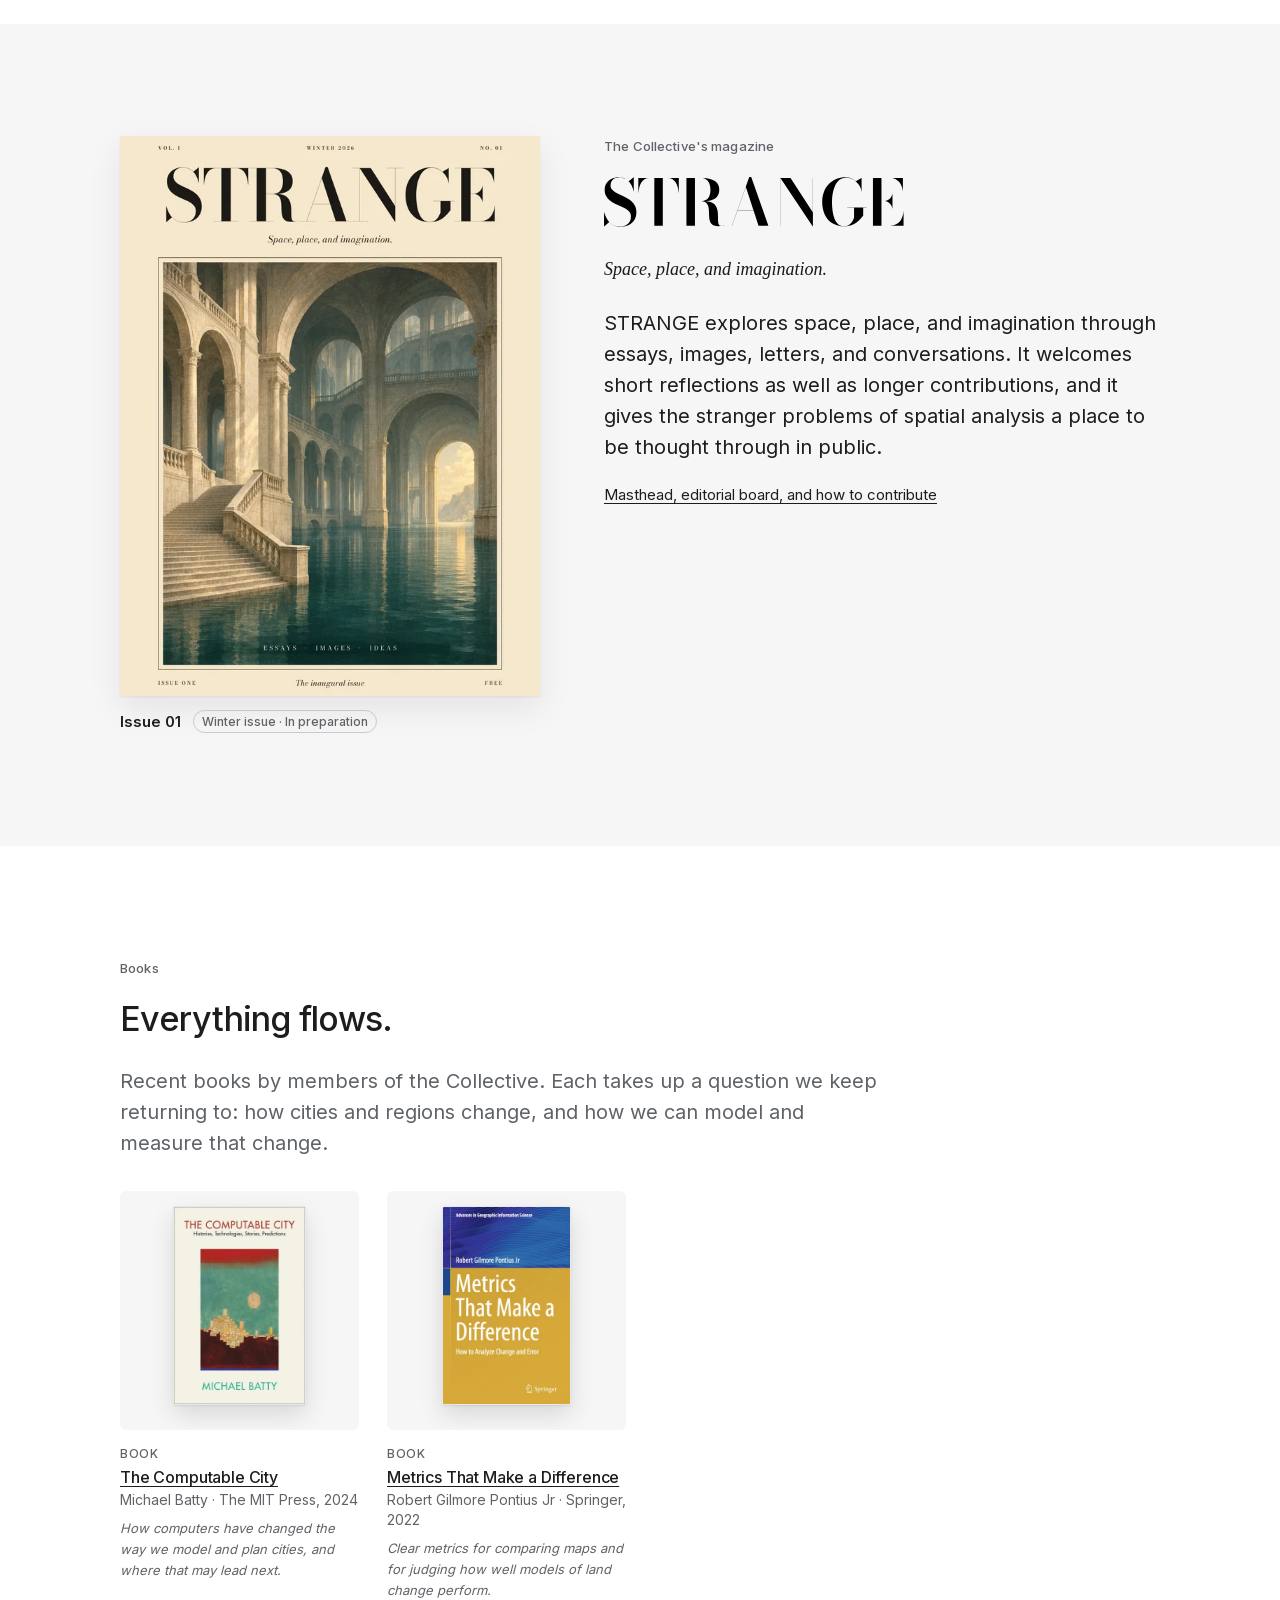
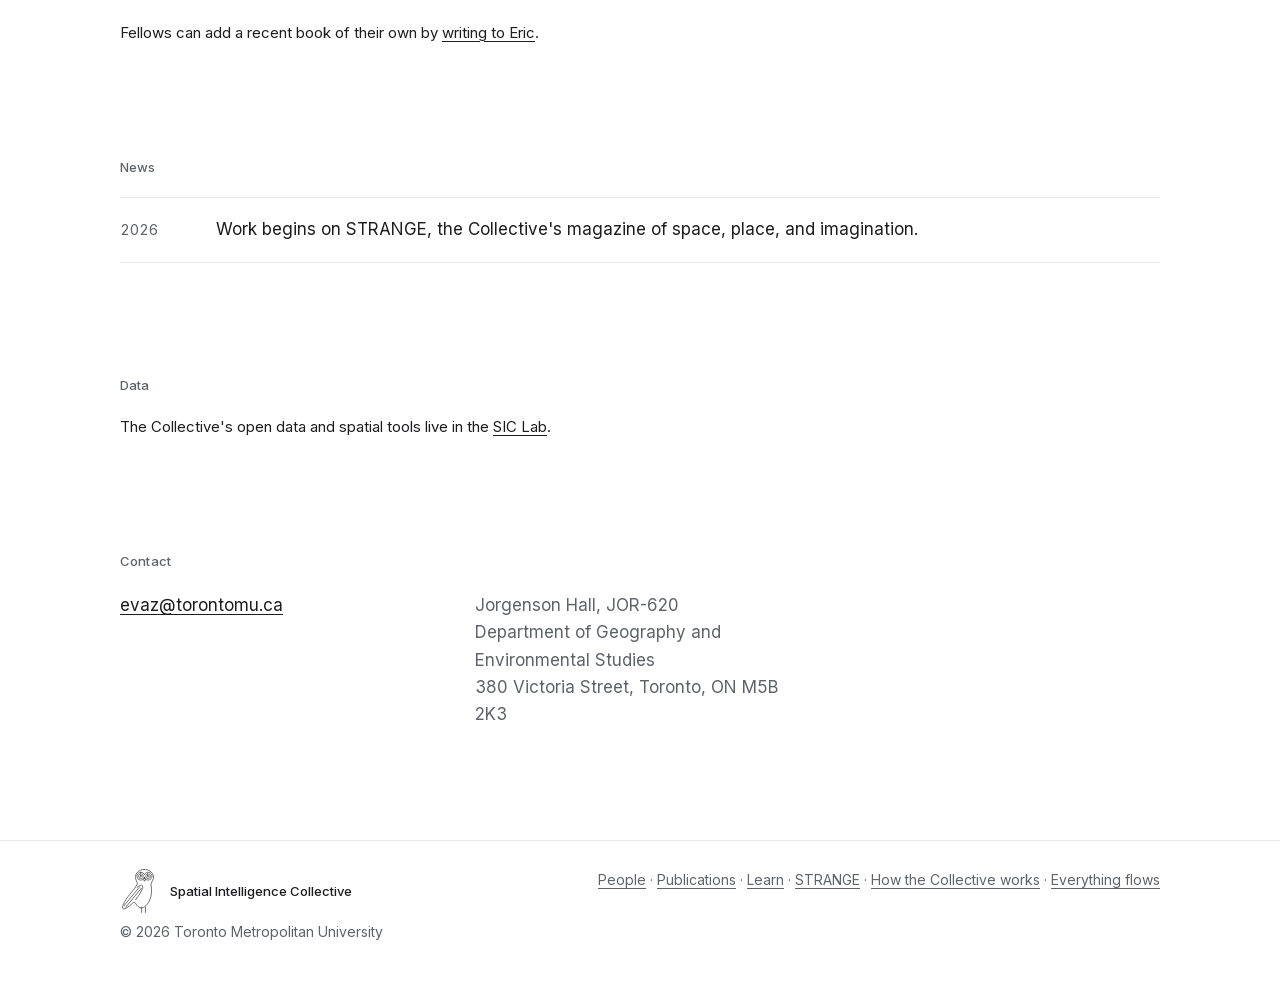
==== commit 04ea9797: "Header and footer use the full isoline owl; header owl matches the About emblem at 72 px" ====
--- a/index.html
+++ b/index.html
@@ -13,7 +13,7 @@
 <meta property="og:image" content="https://spatialintelligence.network/assets/art/og-sic-owl.png">
 <meta name="theme-color" content="#ffffff">
 <link rel="preload" href="assets/fonts/inter-latin.woff2" as="font" type="font/woff2" crossorigin>
-<link rel="stylesheet" href="assets/css/site.css?v=15">
+<link rel="stylesheet" href="assets/css/site.css?v=17">
 <!--b:jsonld--><script type="application/ld+json">{"@context": "https://schema.org", "@type": "Organization", "name": "Spatial Intelligence Collective", "url": "https://spatialintelligence.network/", "logo": "https://spatialintelligence.network/assets/art/logo-sic-owl.png", "description": "A research network studying cities and regions as complex adaptive systems.", "founder": {"@type": "Person", "name": "Eric Vaz", "affiliation": {"@type": "CollegeOrUniversity", "name": "Toronto Metropolitan University"}}, "member": [{"@type": "Person", "name": "Luc Anselin", "jobTitle": "Stein-Freiler Distinguished Service Professor of Spatial Data Science", "affiliation": {"@type": "CollegeOrUniversity", "name": "University of Chicago"}, "url": "https://spatialintelligence.network/people/#luc-anselin", "sameAs": ["https://orcid.org/0000-0003-1076-2220"]}, {"@type": "Person", "name": "Godwin Arku", "jobTitle": "Full Professor", "affiliation": {"@type": "CollegeOrUniversity", "name": "Western University"}, "url": "https://spatialintelligence.network/people/#godwin-arku", "sameAs": ["https://orcid.org/0000-0001-7720-1554", "https://scholar.google.com/citations?user=7_gUjc0AAAAJ"]}, {"@type": "Person", "name": "Amitrajeet A. Batabyal", "jobTitle": "Distinguished Professor", "affiliation": {"@type": "CollegeOrUniversity", "name": "Rochester Institute of Technology"}, "url": "https://spatialintelligence.network/people/#amitrajeet-batabyal", "sameAs": ["https://orcid.org/0000-0001-7813-1519"]}, {"@type": "Person", "name": "Michael Batty", "jobTitle": "Professor Emeritus", "affiliation": {"@type": "CollegeOrUniversity", "name": "University College London"}, "url": "https://spatialintelligence.network/people/#michael-batty", "sameAs": ["https://orcid.org/0000-0002-9931-1305", "https://scholar.google.com/citations?user=UqKi_qAAAAAJ"]}, {"@type": "Person", "name": "Fábio Breunig", "jobTitle": "Associate Professor", "affiliation": {"@type": "CollegeOrUniversity", "name": "Universidade Federal do Paraná"}, "url": "https://spatialintelligence.network/people/#fabio-breunig", "sameAs": ["https://orcid.org/0000-0002-0405-9603", "https://scholar.google.com/citations?user=ssCj7awAAAAJ"]}, {"@type": "Person", "name": "Roberta Capello", "jobTitle": "Full Professor", "affiliation": {"@type": "CollegeOrUniversity", "name": "Politecnico di Milano"}, "url": "https://spatialintelligence.network/people/#roberta-capello", "sameAs": ["https://orcid.org/0000-0003-0438-6900"]}, {"@type": "Person", "name": "Luís Serra Coelho", "jobTitle": "Full Professor", "affiliation": {"@type": "CollegeOrUniversity", "name": "Universidade do Algarve"}, "url": "https://spatialintelligence.network/people/#luis-serra-coelho", "sameAs": ["https://orcid.org/0000-0002-8074-4194"]}, {"@type": "Person", "name": "Suzana Dragicevic", "jobTitle": "Full Professor", "affiliation": {"@type": "CollegeOrUniversity", "name": "Simon Fraser University"}, "url": "https://spatialintelligence.network/people/#suzana-dragicevic", "sameAs": ["https://orcid.org/0000-0003-4144-7530", "https://scholar.google.com/citations?user=u30396MAAAAJ"]}, {"@type": "Person", "name": "Alessandra Faggian", "jobTitle": "Full Professor", "affiliation": {"@type": "CollegeOrUniversity", "name": "Gran Sasso Science Institute"}, "url": "https://spatialintelligence.network/people/#alessandra-faggian", "sameAs": ["https://orcid.org/0000-0002-2479-2933"]}, {"@type": "Person", "name": "Victoria Fast", "jobTitle": "Associate Professor", "affiliation": {"@type": "CollegeOrUniversity", "name": "University of Calgary"}, "url": "https://spatialintelligence.network/people/#victoria-fast", "sameAs": ["https://orcid.org/0000-0002-7093-3864", "https://scholar.google.com/citations?user=_5Bk4NYAAAAJ"]}, {"@type": "Person", "name": "Henk Folmer", "jobTitle": "Professor Emeritus", "affiliation": {"@type": "CollegeOrUniversity", "name": "University of Groningen"}, "url": "https://spatialintelligence.network/people/#henk-folmer", "sameAs": ["https://orcid.org/0000-0003-1742-4427"]}, {"@type": "Person", "name": "A. Stewart Fotheringham", "jobTitle": "Krafft Professor of Spatial Data Science", "affiliation": {"@type": "CollegeOrUniversity", "name": "Florida State University"}, "url": "https://spatialintelligence.network/people/#stewart-fotheringham", "sameAs": ["https://orcid.org/0000-0002-0407-1901"]}, {"@type": "Person", "name": "Suzanne Fredericks", "jobTitle": "Full Professor", "affiliation": {"@type": "CollegeOrUniversity", "name": "Toronto Metropolitan University"}, "url": "https://spatialintelligence.network/people/#suzanne-fredericks", "sameAs": ["https://orcid.org/0000-0002-7462-636X", "https://scholar.google.com/citations?user=B4zTPhMAAAAJ"]}, {"@type": "Person", "name": "Murtaza Haider", "jobTitle": "Full Professor", "affiliation": {"@type": "CollegeOrUniversity", "name": "University of Alberta"}, "url": "https://spatialintelligence.network/people/#murtaza-haider", "sameAs": ["https://orcid.org/0000-0003-4559-2014", "https://scholar.google.com/citations?user=WfxbeZ0AAAAJ"]}, {"@type": "Person", "name": "Eddie C. M. Hui", "jobTitle": "Chair Professor", "affiliation": {"@type": "CollegeOrUniversity", "name": "City University of Hong Kong"}, "url": "https://spatialintelligence.network/people/#eddie-hui", "sameAs": ["https://orcid.org/0000-0002-6974-891X"]}, {"@type": "Person", "name": "Jamal Jokar Arsanjani", "jobTitle": "Full Professor", "affiliation": {"@type": "CollegeOrUniversity", "name": "Aalborg University"}, "url": "https://spatialintelligence.network/people/#jamal-jokar-arsanjani", "sameAs": ["https://orcid.org/0000-0001-6347-2935", "https://scholar.google.com/citations?user=3DrsOpkAAAAJ"]}, {"@type": "Person", "name": "Jinhyung Lee", "jobTitle": "Associate Professor", "affiliation": {"@type": "CollegeOrUniversity", "name": "Western University"}, "url": "https://spatialintelligence.network/people/#jinhyung-lee", "sameAs": ["https://orcid.org/0000-0003-1859-3441", "https://scholar.google.com/citations?user=jU-OIv4AAAAJ"]}, {"@type": "Person", "name": "Songnian Li", "jobTitle": "Full Professor", "affiliation": {"@type": "CollegeOrUniversity", "name": "Toronto Metropolitan University"}, "url": "https://spatialintelligence.network/people/#songnian-li", "sameAs": ["https://orcid.org/0000-0002-8244-5681", "https://scholar.google.com/citations?user=RodaPPgAAAAJ"]}, {"@type": "Person", "name": "Xintao Liu", "jobTitle": "Associate Professor", "affiliation": {"@type": "CollegeOrUniversity", "name": "The Hong Kong Polytechnic University"}, "url": "https://spatialintelligence.network/people/#xintao-liu", "sameAs": ["https://orcid.org/0000-0002-7323-9878", "https://scholar.google.com/citations?user=BhcMunkAAAAJ"]}, {"@type": "Person", "name": "Raktim Mitra", "jobTitle": "Full Professor", "affiliation": {"@type": "CollegeOrUniversity", "name": "Toronto Metropolitan University"}, "url": "https://spatialintelligence.network/people/#raktim-mitra", "sameAs": ["https://orcid.org/0000-0001-6712-8568", "https://scholar.google.com/citations?user=FNtreSgAAAAJ"]}, {"@type": "Person", "name": "Paulo Neto", "jobTitle": "Full Professor", "affiliation": {"@type": "CollegeOrUniversity", "name": "Universidade de Évora"}, "url": "https://spatialintelligence.network/people/#paulo-neto", "sameAs": ["https://orcid.org/0000-0003-1583-983X"]}, {"@type": "Person", "name": "Otto Anker Nielsen", "jobTitle": "Full Professor", "affiliation": {"@type": "CollegeOrUniversity", "name": "Technical University of Denmark"}, "url": "https://spatialintelligence.network/people/#otto-anker-nielsen", "sameAs": ["https://orcid.org/0000-0001-7901-7021"]}, {"@type": "Person", "name": "Marco Painho", "jobTitle": "Full Professor", "affiliation": {"@type": "CollegeOrUniversity", "name": "NOVA Information Management School, Universidade Nova de Lisboa"}, "url": "https://spatialintelligence.network/people/#marco-painho", "sameAs": ["https://orcid.org/0000-0003-1136-3387", "https://scholar.google.com/citations?user=L1PHpI8AAAAJ"]}, {"@type": "Person", "name": "Liliana Perez", "jobTitle": "Full Professor", "affiliation": {"@type": "CollegeOrUniversity", "name": "Université de Montréal"}, "url": "https://spatialintelligence.network/people/#liliana-perez", "sameAs": ["https://orcid.org/0000-0002-6599-9893", "https://scholar.google.com/citations?user=iCCIPAoAAAAJ"]}, {"@type": "Person", "name": "Robert Gilmore Pontius Jr", "jobTitle": "Full Professor", "affiliation": {"@type": "CollegeOrUniversity", "name": "Clark University"}, "url": "https://spatialintelligence.network/people/#robert-gilmore-pontius", "sameAs": ["https://orcid.org/0000-0001-7287-5875", "https://scholar.google.com/citations?user=Lfmhbd8AAAAJ"]}, {"@type": "Person", "name": "Greg Rybarczyk", "jobTitle": "Full Professor", "affiliation": {"@type": "CollegeOrUniversity", "name": "University of Michigan-Flint"}, "url": "https://spatialintelligence.network/people/#greg-rybarczyk", "sameAs": ["https://orcid.org/0000-0002-3920-2780", "https://scholar.google.com/citations?user=hrvCZUQAAAAJ"]}, {"@type": "Person", "name": "Ahmed Shaker", "jobTitle": "Full Professor", "affiliation": {"@type": "CollegeOrUniversity", "name": "Toronto Metropolitan University"}, "url": "https://spatialintelligence.network/people/#ahmed-shaker", "sameAs": ["https://orcid.org/0000-0003-1505-8216"]}, {"@type": "Person", "name": "Richard Ross Shaker", "jobTitle": "Assistant Professor", "affiliation": {"@type": "CollegeOrUniversity", "name": "SUNY College of Environmental Science and Forestry"}, "url": "https://spatialintelligence.network/people/#richard-shaker", "sameAs": ["https://orcid.org/0000-0002-3093-8628"]}, {"@type": "Person", "name": "Alysha van Duynhoven", "jobTitle": "Assistant Professor", "affiliation": {"@type": "CollegeOrUniversity", "name": "Wilfrid Laurier University"}, "url": "https://spatialintelligence.network/people/#alysha-van-duynhoven", "sameAs": ["https://orcid.org/0000-0002-4625-5426", "https://scholar.google.com/citations?user=Vh7MAJ0AAAAJ"]}, {"@type": "Person", "name": "Michael Widener", "jobTitle": "Full Professor", "affiliation": {"@type": "CollegeOrUniversity", "name": "University of Toronto"}, "url": "https://spatialintelligence.network/people/#michael-widener", "sameAs": ["https://orcid.org/0000-0003-3312-6710", "https://scholar.google.com/citations?user=EIjB7f0AAAAJ"]}, {"@type": "Person", "name": "Dawn Wright", "jobTitle": "Chief Scientist", "affiliation": {"@type": "Organization", "name": "Esri"}, "url": "https://spatialintelligence.network/people/#dawn-wright", "sameAs": ["https://orcid.org/0000-0002-2997-7611", "https://scholar.google.com/citations?user=yXytBYYAAAAJ"]}, {"@type": "Person", "name": "Xinyue Ye", "jobTitle": "Endowed Shelby Distinguished Professor", "affiliation": {"@type": "CollegeOrUniversity", "name": "University of Alabama"}, "url": "https://spatialintelligence.network/people/#xinyue-ye", "sameAs": ["https://orcid.org/0000-0001-8838-9476"]}, {"@type": "Person", "name": "Ric Young", "jobTitle": "Co-founder", "affiliation": {"@type": "Organization", "name": "Nashulai Maasai Conservancy"}, "url": "https://spatialintelligence.network/people/#ric-young"}, {"@type": "Person", "name": "Alexander Zipf", "jobTitle": "Full Professor", "affiliation": {"@type": "CollegeOrUniversity", "name": "Heidelberg University"}, "url": "https://spatialintelligence.network/people/#alexander-zipf", "sameAs": ["https://orcid.org/0000-0003-4916-9838", "https://scholar.google.com/citations?user=1TAZiPwAAAAJ"]}]}</script><!--/b:jsonld-->
 <link rel="icon" href="data:image/svg+xml,<svg xmlns='http://www.w3.org/2000/svg' viewBox='394 89 292 292' fill='none' stroke='%23111' stroke-width='24' stroke-linecap='round' stroke-linejoin='round'><path d='M523 128 L526 128 L529 127 L532 127 L535 127 L538 127 L541 127 L544 127 L547 127 L550 127 L553 128 L556 128 L558 128 L561 128 L564 129 L566 129 L569 130 L571 130 L574 131 L576 131 L578 132 L581 133 L583 133 L585 134 L588 135 L590 136 L592 136 L594 137 L596 138 L599 139 L601 140 L603 141 L605 142 L607 143 L609 144 L611 145 L613 146 L614 147 L616 148 L618 149 L620 151 L622 152 L623 153 L625 154 L627 156 L629 157 L630 158 L632 160 L633 161 L635 163 L636 164 L638 166 L639 167 L641 169 L642 170 L644 172 L645 173 L646 175 L648 177 L649 178 L650 180 L652 182 L653 184 L654 186 L655 188 L656 189 L657 191 L658 193 L659 195 L660 197 L661 200 L662 202 L663 204 L663 206 L664 208 L665 211 L665 213 L666 216 L666 218 L667 221 L667 223 L668 226 L668 229 L668 232 L668 235 L668 238 L668 241 L668 244 L667 247 L667 249 L666 252 L666 254 L665 257 L665 259 L664 262 L663 264 L663 266 L662 268 L661 270 L660 273 L659 275 L658 277 L657 279 L656 281 L655 282 L654 284 L653 286 L652 288 L650 290 L649 292 L648 293 L646 295 L645 297 L644 298 L642 300 L641 301 L639 303 L638 304 L636 306 L635 307 L633 309 L632 310 L630 312 L629 313 L627 314 L625 316 L623 317 L622 318 L620 319 L618 321 L616 322 L614 323 L613 324 L611 325 L609 326 L607 327 L605 328 L603 329 L601 330 L599 331 L596 332 L594 333 L592 334 L590 334 L588 335 L585 336 L583 337 L581 337 L578 338 L576 339 L574 339 L571 340 L569 340 L566 341 L564 341 L561 342 L558 342 L556 342 L553 342 L550 343 L547 343 L544 343 L541 343 L538 343 L535 343 L532 343 L529 343 L526 342 L523 342 L521 342 L518 341 L515 341 L513 341 L510 340 L508 340 L505 339 L503 338 L501 338 L498 337 L496 336 L494 336 L492 335 L489 334 L487 333 L485 333 L483 332 L481 331 L479 330 L477 329 L475 328 L473 327 L471 326 L469 325 L467 324 L465 323 L463 321 L461 320 L460 319 L458 318 L456 316 L454 315 L453 314 L451 313 L449 311 L448 310 L446 308 L445 307 L443 305 L442 304 L440 302 L439 301 L437 299 L436 298 L434 296 L433 294 L432 293 L431 291 L429 289 L428 287 L427 286 L426 284 L425 282 L424 280 L423 278 L422 276 L421 274 L420 272 L419 270 L418 268 L417 265 L416 263 L416 261 L415 258 L414 256 L414 254 L413 251 L413 248 L413 246 L412 243 L412 240 L412 237 L412 234 L412 231 L412 228 L413 225 L413 222 L413 220 L414 217 L414 215 L415 212 L415 210 L416 208 L417 205 L418 203 L419 201 L419 199 L420 197 L421 195 L422 193 L423 191 L424 189 L425 187 L427 185 L428 183 L429 181 L430 180 L431 178 L433 176 L434 174 L435 173 L437 171 L438 170 L440 168 L441 167 L443 165 L444 164 L446 162 L447 161 L449 159 L450 158 L452 157 L454 155 L455 154 L457 153 L459 151 L461 150 L463 149 L464 148 L466 147 L468 146 L470 145 L472 144 L474 142 L476 141 L478 141 L480 140 L482 139 L484 138 L486 137 L489 136 L491 135 L493 135 L495 134 L498 133 L500 132 L502 132 L505 131 L507 131 L510 130 L512 130 L515 129 L517 129 L520 128 L523 128'/><path d='M480 169 L483 168 L486 168 L489 168 L492 168 L495 168 L498 169 L500 169 L503 170 L505 170 L508 171 L510 172 L512 173 L514 174 L516 175 L518 176 L520 177 L521 178 L523 179 L525 181 L526 182 L528 184 L529 185 L531 187 L532 188 L533 190 L535 192 L536 194 L537 195 L538 197 L539 199 L540 202 L541 204 L541 203 L542 201 L543 199 L544 197 L545 195 L546 193 L548 191 L549 189 L550 188 L552 186 L553 185 L555 183 L556 182 L558 180 L559 179 L561 178 L563 176 L565 175 L567 174 L569 173 L571 172 L573 171 L575 171 L577 170 L580 169 L582 169 L585 168 L588 168 L591 168 L594 168 L597 168 L600 169 L602 169 L605 170 L607 170 L610 171 L612 172 L614 173 L616 174 L618 175 L620 176 L622 177 L623 178 L625 179 L627 181 L628 182 L630 184 L631 185 L633 187 L634 188 L635 190 L637 192 L638 194 L639 195 L640 197 L641 199 L642 202 L643 204 L644 206 L644 208 L645 211 L645 213 L646 216 L646 219 L646 222 L646 225 L646 228 L645 231 L645 233 L644 236 L644 238 L643 240 L642 242 L641 245 L640 247 L639 249 L638 250 L637 252 L635 254 L634 256 L633 257 L631 259 L630 260 L628 262 L627 263 L625 265 L623 266 L622 267 L620 268 L618 269 L616 270 L614 271 L612 272 L610 273 L607 274 L605 274 L602 275 L600 275 L597 276 L594 276 L591 276 L588 276 L585 276 L582 275 L580 275 L577 274 L575 273 L573 273 L571 272 L569 271 L567 270 L565 269 L563 268 L561 266 L559 265 L558 264 L556 262 L555 261 L553 259 L552 258 L550 256 L549 255 L548 253 L546 251 L545 249 L544 247 L543 245 L542 243 L541 241 L541 240 L540 242 L539 245 L538 247 L537 249 L536 250 L535 252 L533 254 L532 256 L531 257 L529 259 L528 260 L526 262 L525 263 L523 265 L521 266 L520 267 L518 268 L516 269 L514 270 L512 271 L510 272 L508 273 L505 274 L503 274 L500 275 L498 275 L495 276 L492 276 L489 276 L486 276 L483 276 L480 275 L478 275 L475 274 L473 273 L471 273 L469 272 L467 271 L465 270 L463 269 L461 268 L459 266 L457 265 L456 264 L454 262 L453 261 L451 259 L450 258 L448 256 L447 255 L446 253 L444 251 L443 249 L442 247 L441 245 L440 243 L439 241 L439 239 L438 237 L437 234 L437 232 L436 229 L436 226 L436 223 L436 220 L436 217 L437 214 L437 212 L438 209 L438 207 L439 204 L440 202 L441 200 L442 198 L443 196 L444 194 L445 192 L446 191 L447 189 L449 187 L450 186 L452 184 L453 183 L455 181 L456 180 L458 179 L460 177 L462 176 L463 175 L465 174 L467 173 L470 172 L472 171 L474 170 L476 170 L479 169'/><path d='M485 205 L488 204 L491 204 L494 204 L496 205 L498 206 L500 207 L502 209 L503 210 L505 212 L506 214 L507 216 L508 218 L508 221 L508 224 L507 227 L507 229 L506 231 L504 233 L503 234 L501 236 L500 237 L498 238 L496 239 L493 240 L490 240 L487 240 L484 239 L482 238 L480 237 L479 236 L477 234 L476 233 L474 231 L473 229 L473 227 L472 224 L472 221 L472 218 L473 216 L474 214 L475 212 L477 210 L478 209 L480 207 L482 206 L484 205'/><path d='M587 205 L590 204 L593 204 L596 204 L598 205 L600 206 L602 207 L604 209 L605 210 L607 212 L608 214 L609 216 L610 218 L610 221 L610 224 L609 227 L609 229 L608 231 L606 233 L605 234 L603 236 L602 237 L600 238 L598 239 L595 240 L592 240 L589 240 L586 239 L584 238 L582 237 L581 236 L579 234 L578 233 L576 231 L575 229 L575 227 L574 224 L574 221 L574 218 L575 216 L576 214 L577 212 L579 210 L580 209 L582 207 L584 206 L586 205'/><path d='M541 242 L542 244 L543 246 L544 248 L545 250 L546 252 L547 254 L548 256 L549 258 L550 260 L551 262 L552 264 L553 266 L554 268 L554 271 L554 273 L552 275 L552 277 L550 279 L550 281 L548 283 L548 285 L546 287 L546 289 L544 291 L544 293 L542 295 L542 297 L540 296 L539 294 L538 292 L537 290 L536 288 L535 286 L534 284 L533 282 L532 280 L531 278 L530 276 L529 274 L528 272 L527 270 L528 268 L529 266 L530 264 L531 262 L532 260 L533 258 L534 256 L535 254 L536 252 L537 250 L538 248 L539 246 L540 244'/></svg>">
 </head>
@@ -22,7 +22,7 @@
 
 <header class="hdr">
   <div class="wrap">
-    <a class="brand" href="./"><svg class="brand-owl" viewBox="122 107 654 654" fill="none" stroke="currentColor" stroke-width="27.0" stroke-linecap="round" stroke-linejoin="round" aria-hidden="true" focusable="false"><path d="M534.0 127.0 L558.0 127.9 L581.0 132.4 L603.0 140.6 L623.0 152.2 L640.0 166.6 L653.1 183.0 L662.4 201.0 L667.8 221.0 L668.8 242.0 L664.8 264.0 L657.0 283.9 L638.7 318.0 L634.3 334.0 L634.3 349.0 L640.1 394.0 L641.8 424.0 L640.7 456.0 L636.5 489.0 L630.9 515.0 L623.5 540.0 L614.4 564.0 L604.0 585.8 L585.0 616.3 L563.0 641.5 L540.0 659.3 L528.0 665.6 L516.0 669.9 L501.0 672.6 L486.0 672.1 L472.0 668.6 L458.4 662.0 L447.0 653.6 L435.7 642.0 L406.0 600.0 L400.0 595.8 L394.0 594.9 L386.0 597.5 L377.0 603.3 L321.0 650.8 L287.0 674.8 L271.0 683.2 L258.0 687.9 L247.0 689.5 L238.0 687.6 L232.5 683.0 L229.1 675.0 L228.4 665.0 L230.0 653.0 L240.1 622.0 L258.5 585.0 L280.6 549.0 L306.8 512.0 L333.0 478.8 L381.7 421.0 L399.2 398.0 L421.8 363.0 L435.0 337.0 L437.8 325.0 L436.9 314.0 L417.8 270.0 L414.1 257.0 L412.1 244.0 L411.9 230.0 L413.6 217.0 L417.3 204.0 L423.0 191.0 L431.2 178.0 L442.0 165.4 L454.0 154.9 L468.0 145.6 L483.0 138.2 L499.0 132.6 L516.0 128.8 L534.0 127.0"/><path d="M254.2 662.5 L489.8 377.5"/><path d="M436.0 379.3 L455.0 366.4 L471.0 357.7 L484.0 352.6 L497.0 350.5 L505.2 352.0 L512.2 358.0 L515.2 367.0 L515.0 381.1 L510.2 401.0 L503.0 420.0 L481.5 462.0 L449.6 511.0 L414.0 557.1"/><path d="M480.0 168.9 L489.0 168.0 L499.0 168.8 L508.0 171.1 L517.0 175.2 L525.0 180.9 L532.0 188.0 L537.3 196.0 L541.0 204.3 L545.8 194.0 L552.7 185.0 L561.0 177.8 L571.0 172.3 L582.0 168.9 L593.0 168.0 L604.0 169.4 L615.0 173.1 L624.0 178.5 L632.0 185.7 L638.2 194.0 L642.9 204.0 L645.4 214.0 L645.9 225.0 L644.4 235.0 L640.9 245.0 L634.0 256.0 L624.0 265.5 L613.0 271.7 L600.0 275.4 L590.0 276.0 L581.0 274.9 L564.0 268.2 L550.0 256.0 L544.7 248.0 L541.0 239.7 L536.2 250.0 L529.3 259.0 L521.0 266.2 L511.0 271.7 L500.0 275.1 L489.0 276.0 L478.0 274.6 L467.0 270.9 L453.0 261.3 L442.7 248.0 L436.9 232.0 L436.5 215.0 L441.1 199.0 L450.7 185.0 L464.0 174.7 L480.0 168.9"/><path d="M485.0 206.0 L492.0 205.3 L498.0 207.2 L503.0 211.4 L506.0 217.0 L506.7 224.0 L504.8 230.0 L500.6 235.0 L495.0 238.0 L488.0 238.7 L482.0 236.8 L477.0 232.6 L474.0 227.0 L473.3 220.0 L475.2 214.0 L479.4 209.0 L485.0 206.0"/><path d="M587.0 206.0 L594.0 205.3 L600.0 207.2 L605.0 211.4 L608.0 217.0 L608.7 224.0 L606.8 230.0 L602.6 235.0 L597.0 238.0 L590.0 238.7 L584.0 236.8 L579.0 232.6 L576.0 227.0 L575.3 220.0 L577.2 214.0 L581.4 209.0 L587.0 206.0"/><path d="M541.0 242.0 L554.0 268.0 L541.0 294.0 L528.0 268.0 L541.0 242.0"/><path d="M500.0 664.0 L500.0 740.0"/><path d="M556.0 664.0 L556.0 740.0"/></svg><span>Spatial Intelligence Collective</span></a>
+    <a class="brand" href="./"><svg class="brand-owl" viewBox="135 120 627 627" fill="none" stroke="currentColor" stroke-linecap="round" stroke-linejoin="round" aria-hidden="true" focusable="false"><path d="M534.0 127.0 L558.0 127.9 L581.0 132.4 L603.0 140.6 L623.0 152.2 L640.0 166.6 L653.1 183.0 L662.4 201.0 L667.8 221.0 L668.8 242.0 L664.8 264.0 L657.0 283.9 L638.7 318.0 L634.3 334.0 L634.3 349.0 L640.1 394.0 L641.8 424.0 L640.7 456.0 L636.5 489.0 L630.9 515.0 L623.5 540.0 L614.4 564.0 L604.0 585.8 L585.0 616.3 L563.0 641.5 L540.0 659.3 L528.0 665.6 L516.0 669.9 L501.0 672.6 L486.0 672.1 L472.0 668.6 L458.4 662.0 L447.0 653.6 L435.7 642.0 L406.0 600.0 L400.0 595.8 L394.0 594.9 L386.0 597.5 L377.0 603.3 L321.0 650.8 L287.0 674.8 L271.0 683.2 L258.0 687.9 L247.0 689.5 L238.0 687.6 L232.5 683.0 L229.1 675.0 L228.4 665.0 L230.0 653.0 L240.1 622.0 L258.5 585.0 L280.6 549.0 L306.8 512.0 L333.0 478.8 L381.7 421.0 L399.2 398.0 L421.8 363.0 L435.0 337.0 L437.8 325.0 L436.9 314.0 L417.8 270.0 L414.1 257.0 L412.1 244.0 L411.9 230.0 L413.6 217.0 L417.3 204.0 L423.0 191.0 L431.2 178.0 L442.0 165.4 L454.0 154.9 L468.0 145.6 L483.0 138.2 L499.0 132.6 L516.0 128.8 L534.0 127.0"/><path d="M247.3 645.7 L472.0 373.9"/><path d="M272.0 666.1 L496.7 394.3"/><path d="M436.0 379.3 L455.0 366.4 L471.0 357.7 L484.0 352.6 L497.0 350.5 L505.2 352.0 L512.2 358.0 L515.2 367.0 L515.0 381.1 L510.2 401.0 L503.0 420.0 L481.5 462.0 L449.6 511.0 L414.0 557.1"/><path d="M486.0 166.9 L503.0 168.4 L519.0 175.0 L532.0 186.2 L541.0 200.9 L546.3 191.0 L554.0 182.0 L563.0 175.0 L573.0 170.2 L584.0 167.4 L596.0 166.9 L607.0 168.9 L617.4 173.0 L626.6 179.0 L634.0 186.2 L640.1 195.0 L644.5 205.0 L646.9 216.0 L647.0 227.0 L645.0 237.4 L641.0 247.4 L633.8 258.0 L624.0 267.0 L612.0 273.4 L599.0 276.8 L581.0 276.1 L564.0 269.6 L550.2 258.0 L541.0 243.1 L535.7 253.0 L528.0 262.0 L519.0 269.0 L509.0 273.8 L498.0 276.6 L486.0 277.1 L475.0 275.1 L464.6 271.0 L450.0 260.0 L440.3 246.0 L435.2 229.0 L435.9 211.0 L442.4 194.0 L454.0 180.2 L469.0 171.0 L486.0 166.9"/><path d="M482.0 190.0 L495.0 189.4 L507.0 193.7 L516.2 202.0 L522.0 214.0 L522.6 227.0 L518.3 239.0 L510.0 248.2 L498.0 254.0 L485.0 254.6 L473.0 250.3 L463.8 242.0 L458.0 230.0 L457.4 217.0 L461.7 205.0 L470.0 195.8 L482.0 190.0"/><path d="M584.0 190.0 L597.0 189.4 L609.0 193.7 L618.2 202.0 L624.0 214.0 L624.6 227.0 L620.3 239.0 L612.0 248.2 L600.0 254.0 L587.0 254.6 L575.0 250.3 L565.8 242.0 L560.0 230.0 L559.4 217.0 L563.7 205.0 L572.0 195.8 L584.0 190.0"/><path d="M486.0 210.7 L491.0 210.0 L495.0 211.1 L498.9 214.0 L501.3 218.0 L502.0 223.0 L500.9 227.0 L498.0 230.9 L494.0 233.3 L489.0 234.0 L485.0 232.9 L481.1 230.0 L478.7 226.0 L478.0 221.0 L479.1 217.0 L482.0 213.1 L486.0 210.7"/><path d="M588.0 210.7 L593.0 210.0 L597.0 211.1 L600.9 214.0 L603.3 218.0 L604.0 223.0 L602.9 227.0 L600.0 230.9 L596.0 233.3 L591.0 234.0 L587.0 232.9 L583.1 230.0 L580.7 226.0 L580.0 221.0 L581.1 217.0 L584.0 213.1 L588.0 210.7"/><path d="M541.0 242.0 L554.0 268.0 L541.0 294.0 L528.0 268.0 L541.0 242.0"/><path d="M500.0 664.0 L500.0 740.0"/><path d="M556.0 664.0 L556.0 740.0"/></svg><span>Spatial Intelligence Collective</span></a>
     <button class="menu" aria-expanded="false" aria-controls="nav">Menu</button>
     <nav class="nav" id="nav" aria-label="Main">
       <a href="#research">Research</a>
@@ -173,7 +173,7 @@
 
 <footer class="ftr">
   <div class="wrap">
-    <div class="ftr-id"><a class="ftr-brand" href="./"><svg class="brand-owl" viewBox="122 107 654 654" fill="none" stroke="currentColor" stroke-width="27.0" stroke-linecap="round" stroke-linejoin="round" aria-hidden="true" focusable="false"><path d="M534.0 127.0 L558.0 127.9 L581.0 132.4 L603.0 140.6 L623.0 152.2 L640.0 166.6 L653.1 183.0 L662.4 201.0 L667.8 221.0 L668.8 242.0 L664.8 264.0 L657.0 283.9 L638.7 318.0 L634.3 334.0 L634.3 349.0 L640.1 394.0 L641.8 424.0 L640.7 456.0 L636.5 489.0 L630.9 515.0 L623.5 540.0 L614.4 564.0 L604.0 585.8 L585.0 616.3 L563.0 641.5 L540.0 659.3 L528.0 665.6 L516.0 669.9 L501.0 672.6 L486.0 672.1 L472.0 668.6 L458.4 662.0 L447.0 653.6 L435.7 642.0 L406.0 600.0 L400.0 595.8 L394.0 594.9 L386.0 597.5 L377.0 603.3 L321.0 650.8 L287.0 674.8 L271.0 683.2 L258.0 687.9 L247.0 689.5 L238.0 687.6 L232.5 683.0 L229.1 675.0 L228.4 665.0 L230.0 653.0 L240.1 622.0 L258.5 585.0 L280.6 549.0 L306.8 512.0 L333.0 478.8 L381.7 421.0 L399.2 398.0 L421.8 363.0 L435.0 337.0 L437.8 325.0 L436.9 314.0 L417.8 270.0 L414.1 257.0 L412.1 244.0 L411.9 230.0 L413.6 217.0 L417.3 204.0 L423.0 191.0 L431.2 178.0 L442.0 165.4 L454.0 154.9 L468.0 145.6 L483.0 138.2 L499.0 132.6 L516.0 128.8 L534.0 127.0"/><path d="M254.2 662.5 L489.8 377.5"/><path d="M436.0 379.3 L455.0 366.4 L471.0 357.7 L484.0 352.6 L497.0 350.5 L505.2 352.0 L512.2 358.0 L515.2 367.0 L515.0 381.1 L510.2 401.0 L503.0 420.0 L481.5 462.0 L449.6 511.0 L414.0 557.1"/><path d="M480.0 168.9 L489.0 168.0 L499.0 168.8 L508.0 171.1 L517.0 175.2 L525.0 180.9 L532.0 188.0 L537.3 196.0 L541.0 204.3 L545.8 194.0 L552.7 185.0 L561.0 177.8 L571.0 172.3 L582.0 168.9 L593.0 168.0 L604.0 169.4 L615.0 173.1 L624.0 178.5 L632.0 185.7 L638.2 194.0 L642.9 204.0 L645.4 214.0 L645.9 225.0 L644.4 235.0 L640.9 245.0 L634.0 256.0 L624.0 265.5 L613.0 271.7 L600.0 275.4 L590.0 276.0 L581.0 274.9 L564.0 268.2 L550.0 256.0 L544.7 248.0 L541.0 239.7 L536.2 250.0 L529.3 259.0 L521.0 266.2 L511.0 271.7 L500.0 275.1 L489.0 276.0 L478.0 274.6 L467.0 270.9 L453.0 261.3 L442.7 248.0 L436.9 232.0 L436.5 215.0 L441.1 199.0 L450.7 185.0 L464.0 174.7 L480.0 168.9"/><path d="M485.0 206.0 L492.0 205.3 L498.0 207.2 L503.0 211.4 L506.0 217.0 L506.7 224.0 L504.8 230.0 L500.6 235.0 L495.0 238.0 L488.0 238.7 L482.0 236.8 L477.0 232.6 L474.0 227.0 L473.3 220.0 L475.2 214.0 L479.4 209.0 L485.0 206.0"/><path d="M587.0 206.0 L594.0 205.3 L600.0 207.2 L605.0 211.4 L608.0 217.0 L608.7 224.0 L606.8 230.0 L602.6 235.0 L597.0 238.0 L590.0 238.7 L584.0 236.8 L579.0 232.6 L576.0 227.0 L575.3 220.0 L577.2 214.0 L581.4 209.0 L587.0 206.0"/><path d="M541.0 242.0 L554.0 268.0 L541.0 294.0 L528.0 268.0 L541.0 242.0"/><path d="M500.0 664.0 L500.0 740.0"/><path d="M556.0 664.0 L556.0 740.0"/></svg><span>Spatial Intelligence Collective</span></a><span>© <span id="yr">2026</span> Toronto Metropolitan University</span></div>
+    <div class="ftr-id"><a class="ftr-brand" href="./"><svg class="brand-owl" viewBox="135 120 627 627" fill="none" stroke="currentColor" stroke-linecap="round" stroke-linejoin="round" aria-hidden="true" focusable="false"><path d="M534.0 127.0 L558.0 127.9 L581.0 132.4 L603.0 140.6 L623.0 152.2 L640.0 166.6 L653.1 183.0 L662.4 201.0 L667.8 221.0 L668.8 242.0 L664.8 264.0 L657.0 283.9 L638.7 318.0 L634.3 334.0 L634.3 349.0 L640.1 394.0 L641.8 424.0 L640.7 456.0 L636.5 489.0 L630.9 515.0 L623.5 540.0 L614.4 564.0 L604.0 585.8 L585.0 616.3 L563.0 641.5 L540.0 659.3 L528.0 665.6 L516.0 669.9 L501.0 672.6 L486.0 672.1 L472.0 668.6 L458.4 662.0 L447.0 653.6 L435.7 642.0 L406.0 600.0 L400.0 595.8 L394.0 594.9 L386.0 597.5 L377.0 603.3 L321.0 650.8 L287.0 674.8 L271.0 683.2 L258.0 687.9 L247.0 689.5 L238.0 687.6 L232.5 683.0 L229.1 675.0 L228.4 665.0 L230.0 653.0 L240.1 622.0 L258.5 585.0 L280.6 549.0 L306.8 512.0 L333.0 478.8 L381.7 421.0 L399.2 398.0 L421.8 363.0 L435.0 337.0 L437.8 325.0 L436.9 314.0 L417.8 270.0 L414.1 257.0 L412.1 244.0 L411.9 230.0 L413.6 217.0 L417.3 204.0 L423.0 191.0 L431.2 178.0 L442.0 165.4 L454.0 154.9 L468.0 145.6 L483.0 138.2 L499.0 132.6 L516.0 128.8 L534.0 127.0"/><path d="M247.3 645.7 L472.0 373.9"/><path d="M272.0 666.1 L496.7 394.3"/><path d="M436.0 379.3 L455.0 366.4 L471.0 357.7 L484.0 352.6 L497.0 350.5 L505.2 352.0 L512.2 358.0 L515.2 367.0 L515.0 381.1 L510.2 401.0 L503.0 420.0 L481.5 462.0 L449.6 511.0 L414.0 557.1"/><path d="M486.0 166.9 L503.0 168.4 L519.0 175.0 L532.0 186.2 L541.0 200.9 L546.3 191.0 L554.0 182.0 L563.0 175.0 L573.0 170.2 L584.0 167.4 L596.0 166.9 L607.0 168.9 L617.4 173.0 L626.6 179.0 L634.0 186.2 L640.1 195.0 L644.5 205.0 L646.9 216.0 L647.0 227.0 L645.0 237.4 L641.0 247.4 L633.8 258.0 L624.0 267.0 L612.0 273.4 L599.0 276.8 L581.0 276.1 L564.0 269.6 L550.2 258.0 L541.0 243.1 L535.7 253.0 L528.0 262.0 L519.0 269.0 L509.0 273.8 L498.0 276.6 L486.0 277.1 L475.0 275.1 L464.6 271.0 L450.0 260.0 L440.3 246.0 L435.2 229.0 L435.9 211.0 L442.4 194.0 L454.0 180.2 L469.0 171.0 L486.0 166.9"/><path d="M482.0 190.0 L495.0 189.4 L507.0 193.7 L516.2 202.0 L522.0 214.0 L522.6 227.0 L518.3 239.0 L510.0 248.2 L498.0 254.0 L485.0 254.6 L473.0 250.3 L463.8 242.0 L458.0 230.0 L457.4 217.0 L461.7 205.0 L470.0 195.8 L482.0 190.0"/><path d="M584.0 190.0 L597.0 189.4 L609.0 193.7 L618.2 202.0 L624.0 214.0 L624.6 227.0 L620.3 239.0 L612.0 248.2 L600.0 254.0 L587.0 254.6 L575.0 250.3 L565.8 242.0 L560.0 230.0 L559.4 217.0 L563.7 205.0 L572.0 195.8 L584.0 190.0"/><path d="M486.0 210.7 L491.0 210.0 L495.0 211.1 L498.9 214.0 L501.3 218.0 L502.0 223.0 L500.9 227.0 L498.0 230.9 L494.0 233.3 L489.0 234.0 L485.0 232.9 L481.1 230.0 L478.7 226.0 L478.0 221.0 L479.1 217.0 L482.0 213.1 L486.0 210.7"/><path d="M588.0 210.7 L593.0 210.0 L597.0 211.1 L600.9 214.0 L603.3 218.0 L604.0 223.0 L602.9 227.0 L600.0 230.9 L596.0 233.3 L591.0 234.0 L587.0 232.9 L583.1 230.0 L580.7 226.0 L580.0 221.0 L581.1 217.0 L584.0 213.1 L588.0 210.7"/><path d="M541.0 242.0 L554.0 268.0 L541.0 294.0 L528.0 268.0 L541.0 242.0"/><path d="M500.0 664.0 L500.0 740.0"/><path d="M556.0 664.0 L556.0 740.0"/></svg><span>Spatial Intelligence Collective</span></a><span>© <span id="yr">2026</span> Toronto Metropolitan University</span></div>
     <span><a href="people/">People</a> · <a href="publications/">Publications</a> · <a href="learn/">Learn</a> · <a href="strange/">STRANGE</a> · <a href="about/">How the Collective works</a> · <a href="#flows">Everything flows</a></span>
   </div>
 </footer>
--- a/assets/css/site.css
+++ b/assets/css/site.css
@@ -13,7 +13,7 @@
   --step:clamp(56px,9vw,112px);  /* vertical rhythm between sections */
 }
 *{box-sizing:border-box}
-html{-webkit-text-size-adjust:100%;scroll-behavior:smooth;scroll-padding-top:72px}
+html{-webkit-text-size-adjust:100%;scroll-behavior:smooth;scroll-padding-top:96px}
 @media (prefers-reduced-motion:reduce){html{scroll-behavior:auto}}
 body{margin:0;background:var(--bg);color:var(--ink);
   font:400 17px/1.6 Inter,system-ui,-apple-system,"Segoe UI",Arial,sans-serif;
@@ -32,15 +32,15 @@
   -webkit-backdrop-filter:saturate(1.4) blur(12px);backdrop-filter:saturate(1.4) blur(12px);
   border-bottom:1px solid transparent;transition:border-color .2s}
 .hdr.scrolled{border-bottom-color:var(--rule)}
-.hdr .wrap{display:flex;align-items:center;justify-content:space-between;height:60px}
-.brand{font-weight:600;font-size:15px;letter-spacing:-.01em;text-decoration:none;white-space:nowrap;display:inline-flex;align-items:center;gap:12px}.brand-owl{width:36px;height:36px;flex:none;margin:-7px 0}
+.hdr .wrap{display:flex;align-items:center;justify-content:space-between;height:84px}
+.brand{font-weight:600;font-size:15px;letter-spacing:-.01em;text-decoration:none;white-space:nowrap;display:inline-flex;align-items:center;gap:12px}.brand-owl{width:72px;height:72px;flex:none;margin:0 0 0 -8px;stroke-width:9px}
 .nav{display:flex;gap:28px;font-size:15px}
 .nav a{text-decoration:none;color:var(--muted)}
 .nav a:hover,.nav a[aria-current]{color:var(--ink)}
 .menu{display:none;background:none;border:0;font:inherit;font-size:15px;padding:8px 0;color:var(--ink);cursor:pointer}
 @media (max-width:759px){
   .menu{display:block}
-  .nav{display:none;position:absolute;left:0;right:0;top:60px;background:#fff;
+  .nav{display:none;position:absolute;left:0;right:0;top:84px;background:#fff;
     flex-direction:column;gap:0;padding:8px var(--gutter) 16px;border-bottom:1px solid var(--rule)}
   .nav.open{display:flex}
   .nav a{padding:12px 0;font-size:17px;color:var(--ink);border-top:1px solid var(--rule)}
@@ -210,7 +210,7 @@
 .people .tag{margin-left:6px;vertical-align:1px}
 .plinks{display:block;font-size:14px;margin-top:6px;color:var(--muted)}
 .plinks a{color:var(--ink)}
-.people li[id]{scroll-margin-top:80px}
+.people li[id]{scroll-margin-top:104px}
 .people .d{margin:8px 0 0}
 
 /* publications: provenance, method note, tools */
@@ -259,4 +259,5 @@
 .faq .qa p{margin:0;font-size:16px;line-height:1.6;color:var(--muted)}
 .faq .more{margin-top:28px}
 
-.ftr-id{display:flex;flex-direction:column;gap:8px}.ftr-brand{display:inline-flex;align-items:center;gap:10px;font-weight:500;font-size:13px;color:var(--ink)!important;text-decoration:none}.ftr-brand .brand-owl{width:24px;height:24px;margin:0}.qa-owl{position:relative}.owl-emblem{float:right;width:72px;height:72px;margin:0 0 8px 24px}
+.ftr-id{display:flex;flex-direction:column;gap:8px}.ftr-brand{display:inline-flex;align-items:center;gap:10px;font-weight:500;font-size:13px;color:var(--ink)!important;text-decoration:none}.ftr-brand .brand-owl{width:44px;height:44px;margin:0 0 0 -4px}.qa-owl{position:relative}.owl-emblem{float:right;width:72px;height:72px;margin:0 0 8px 24px}
+.qa p+p{margin-top:10px}
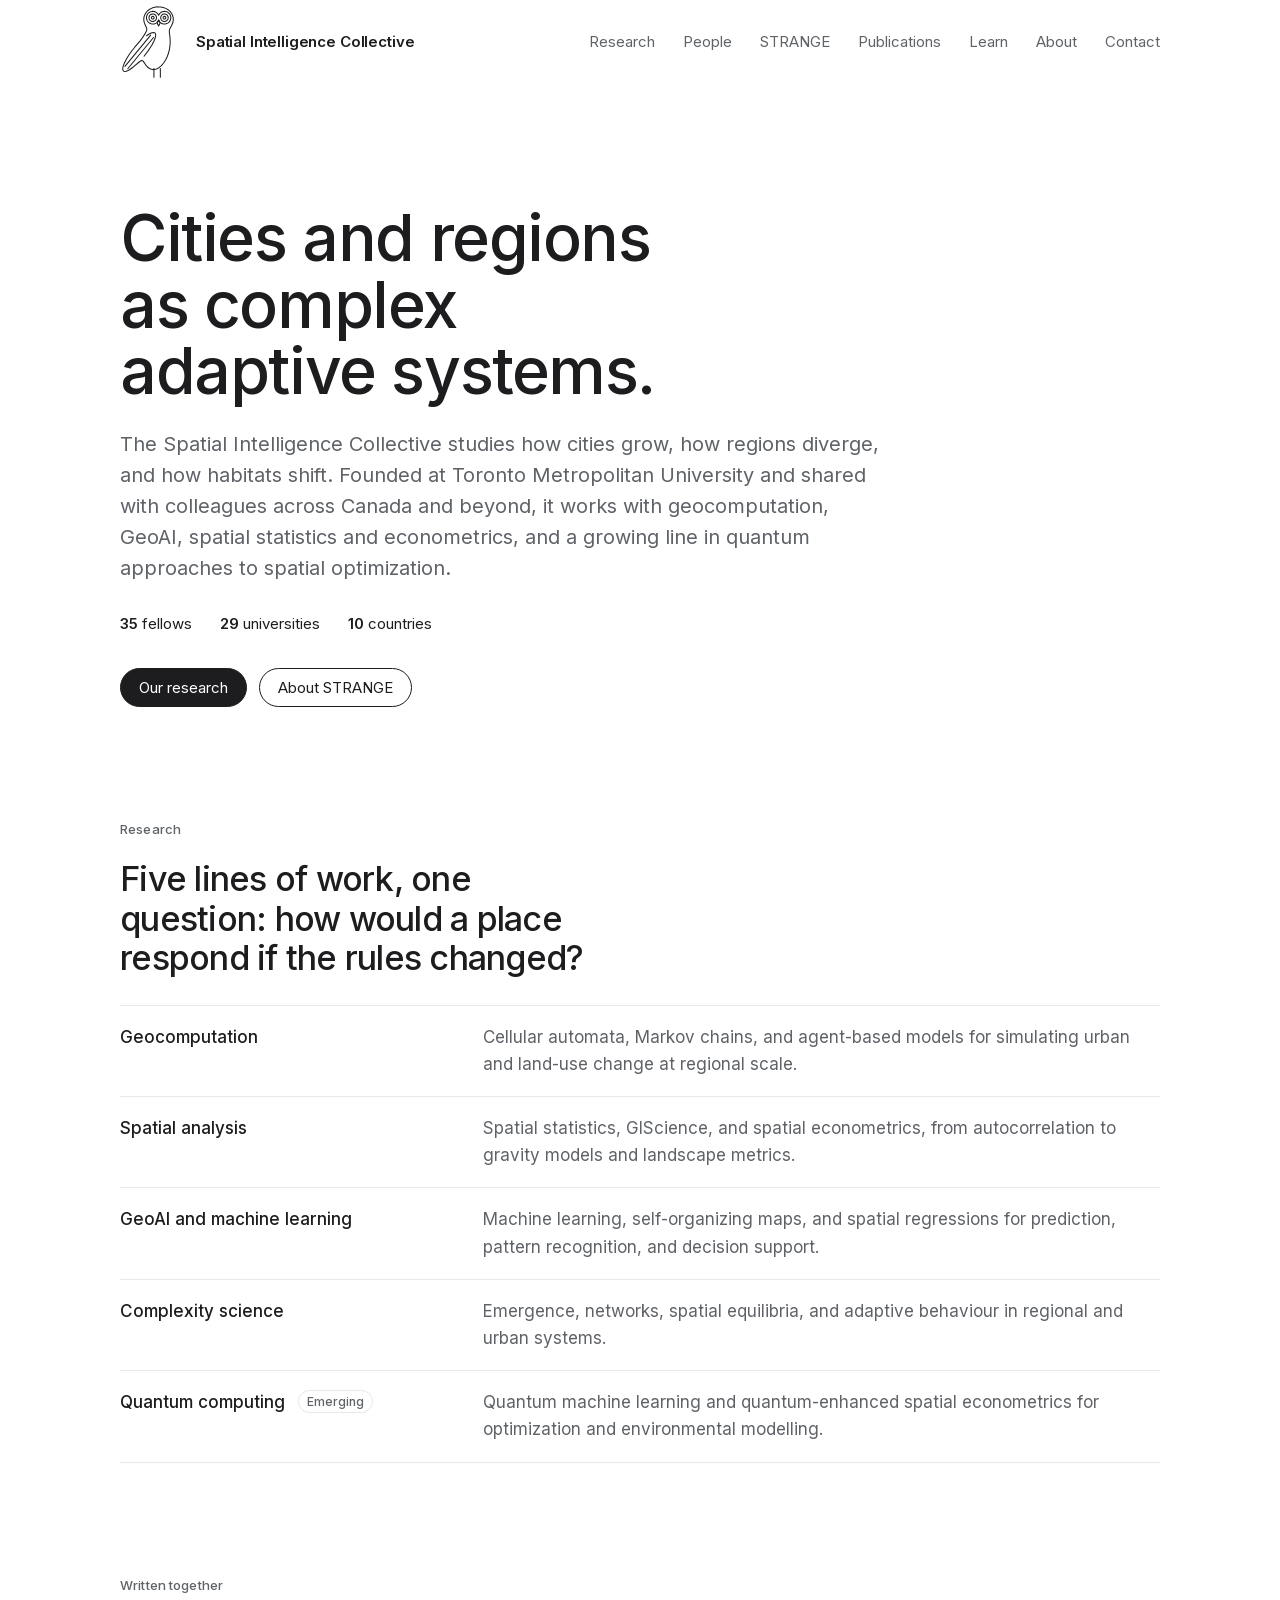
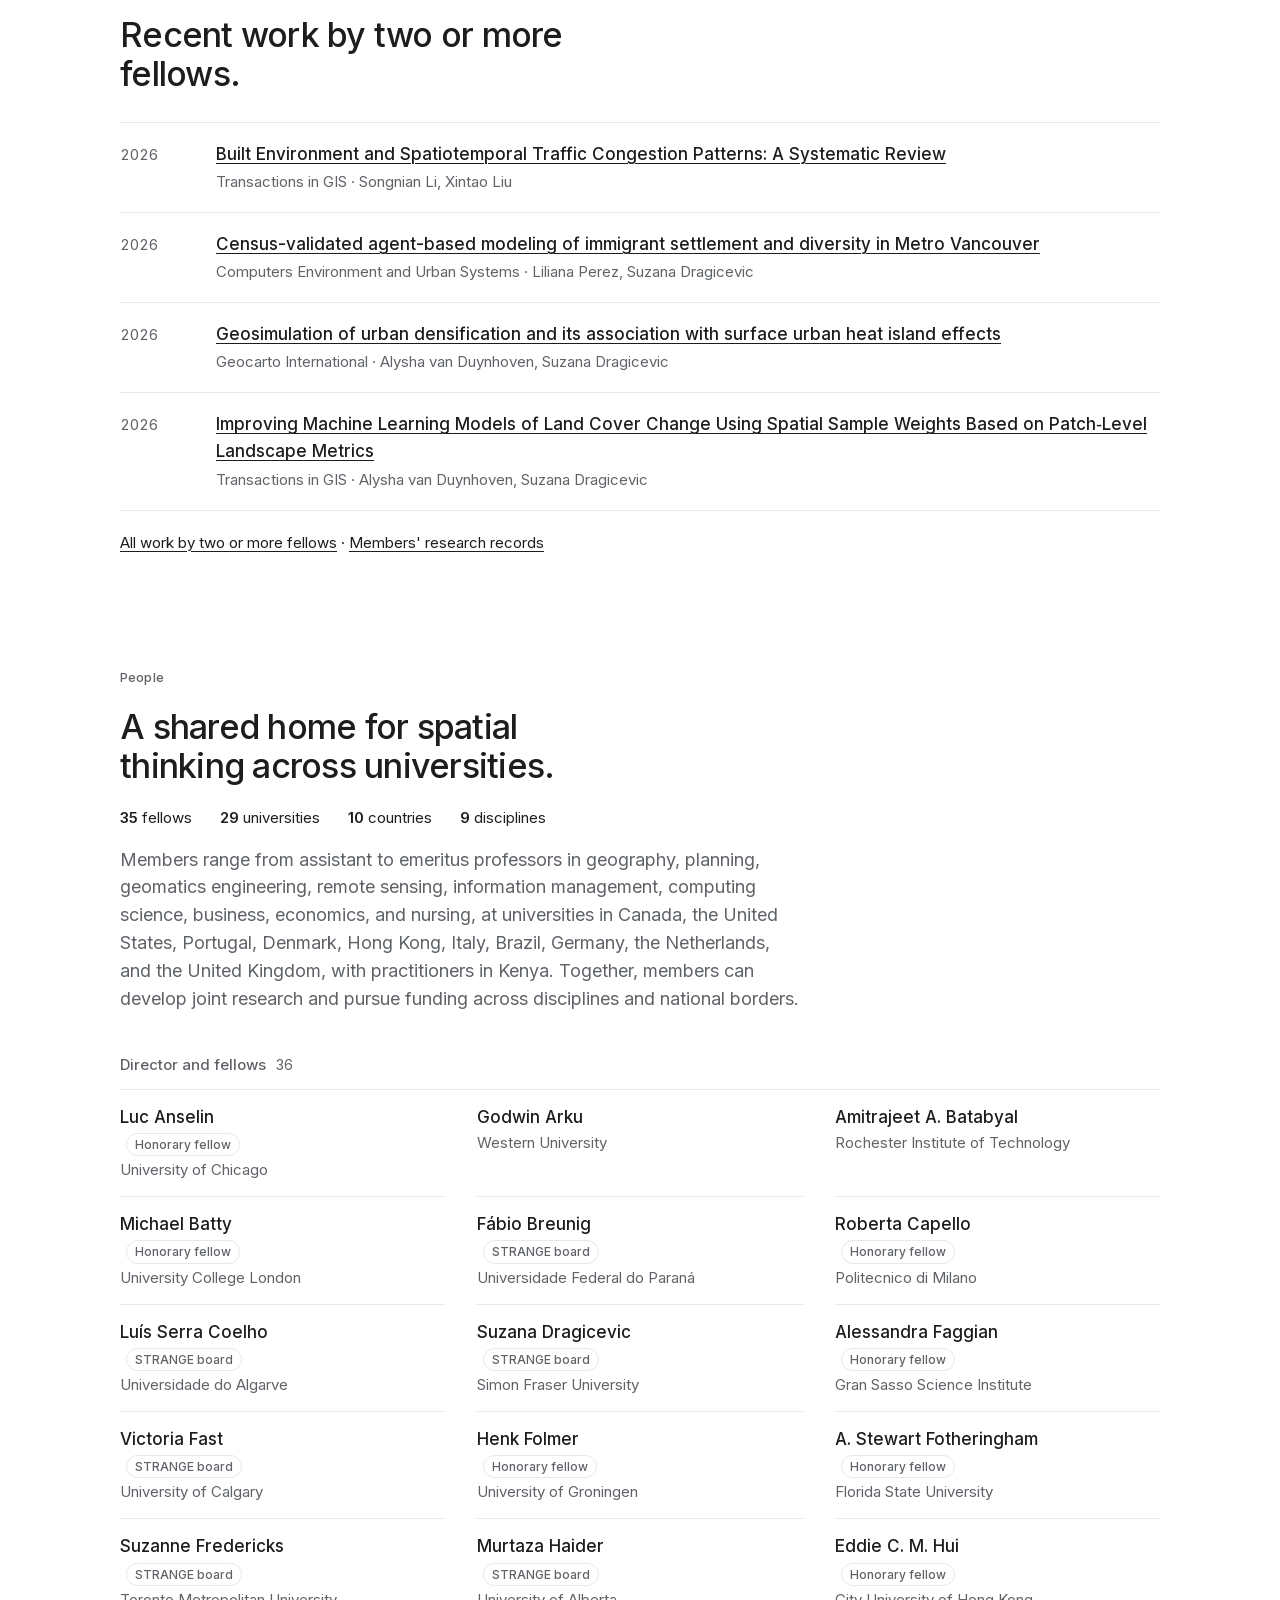
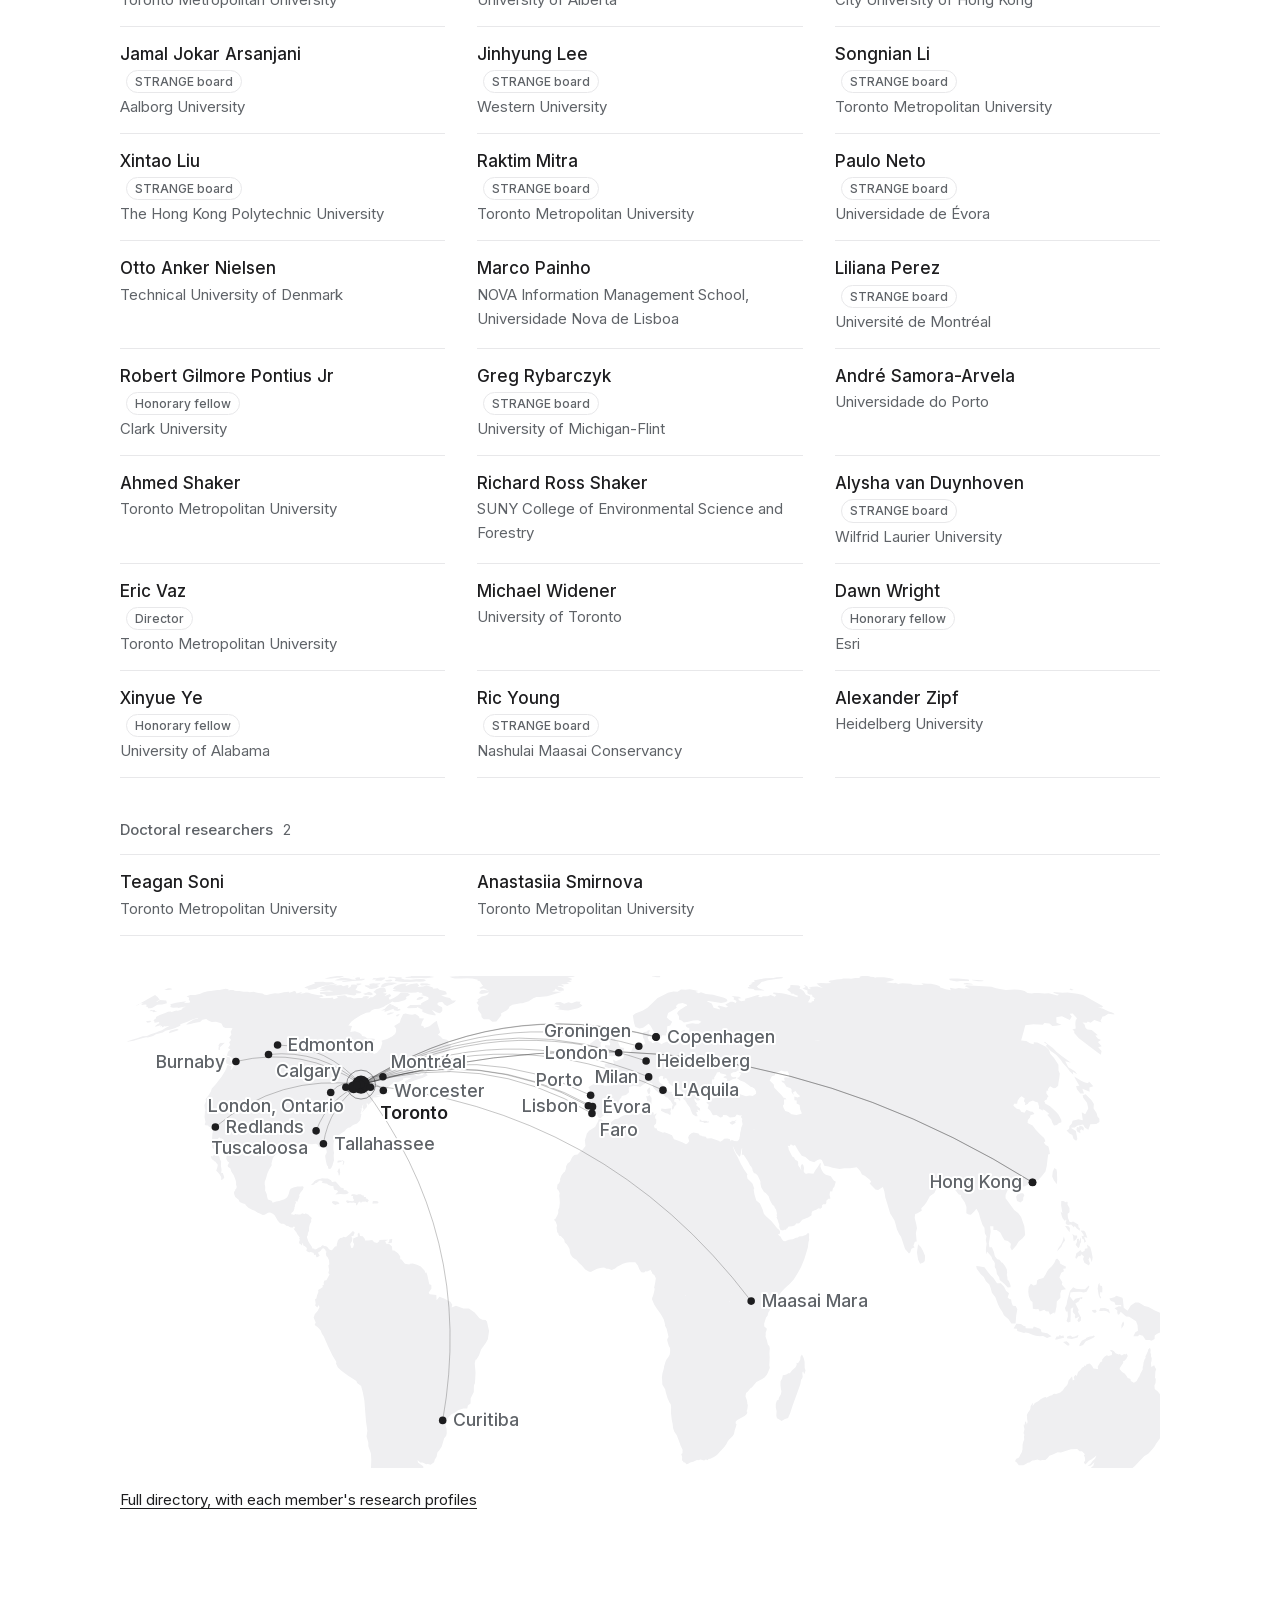
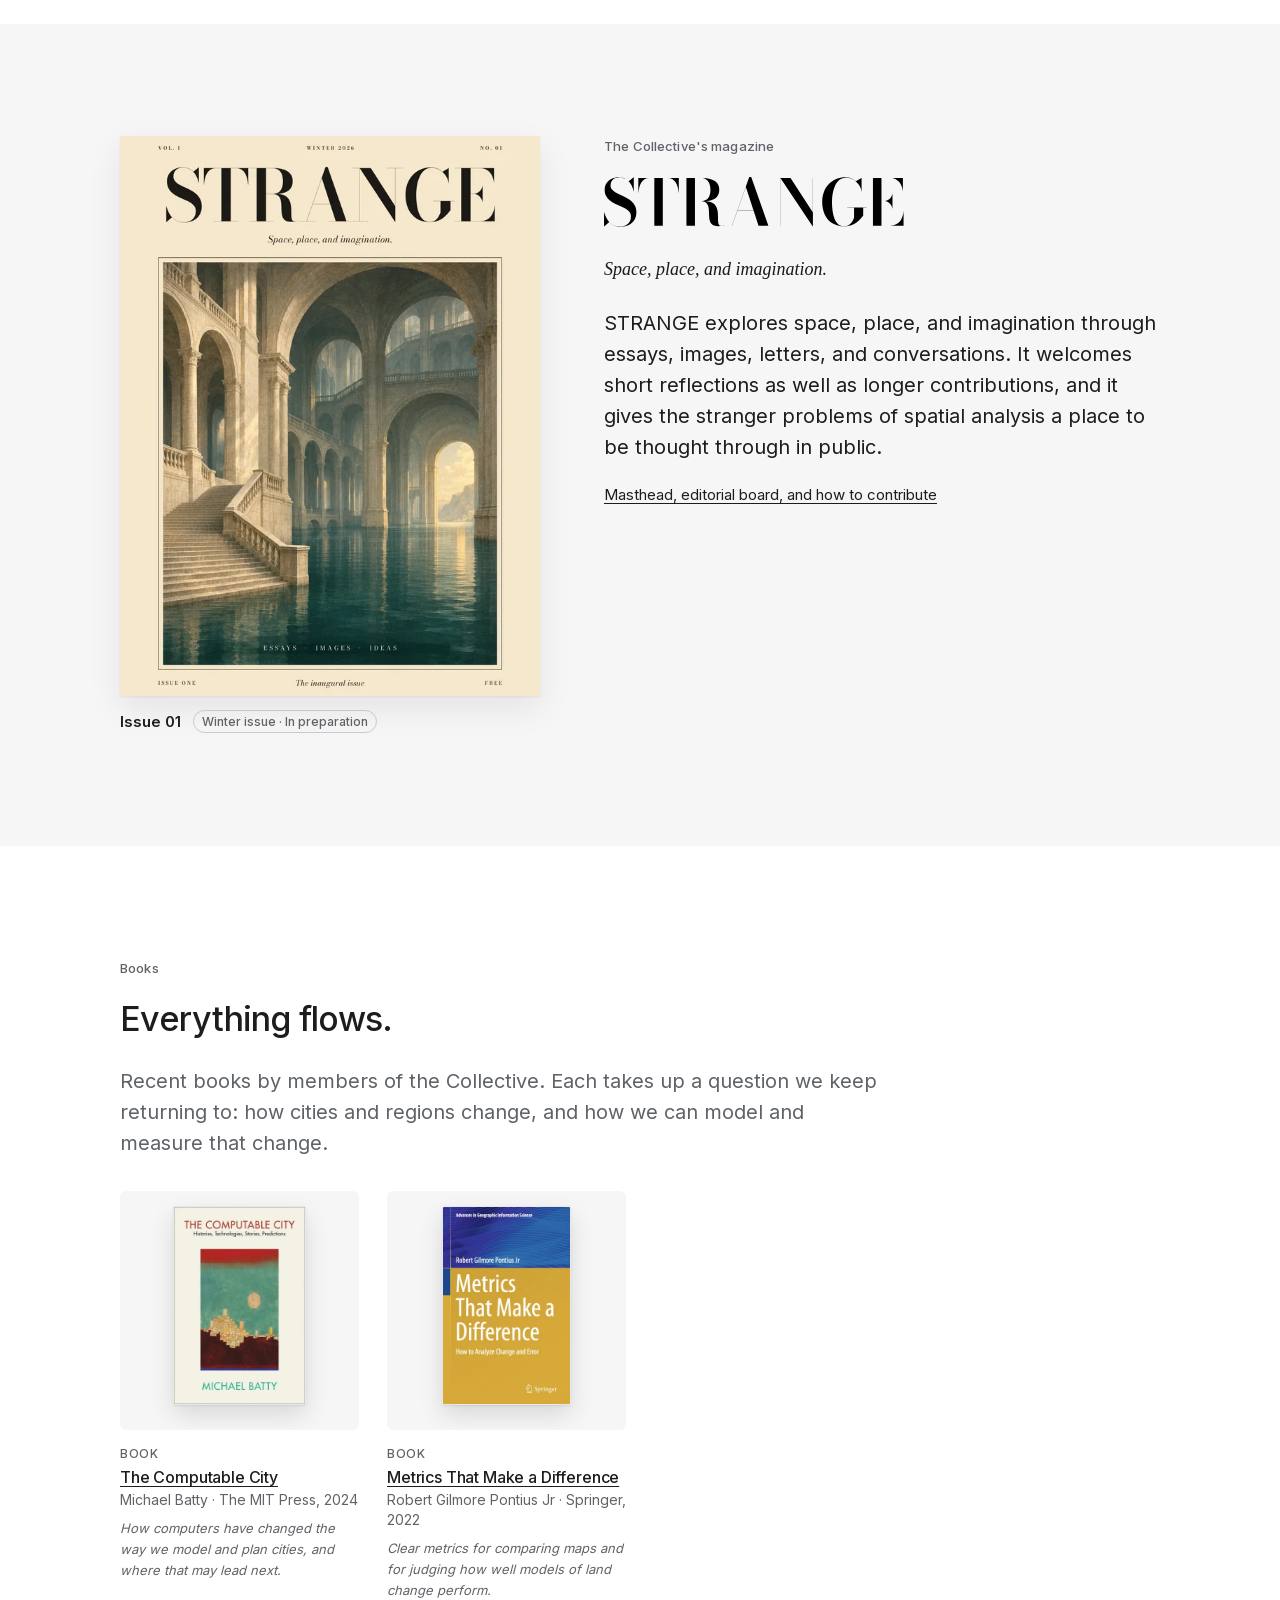
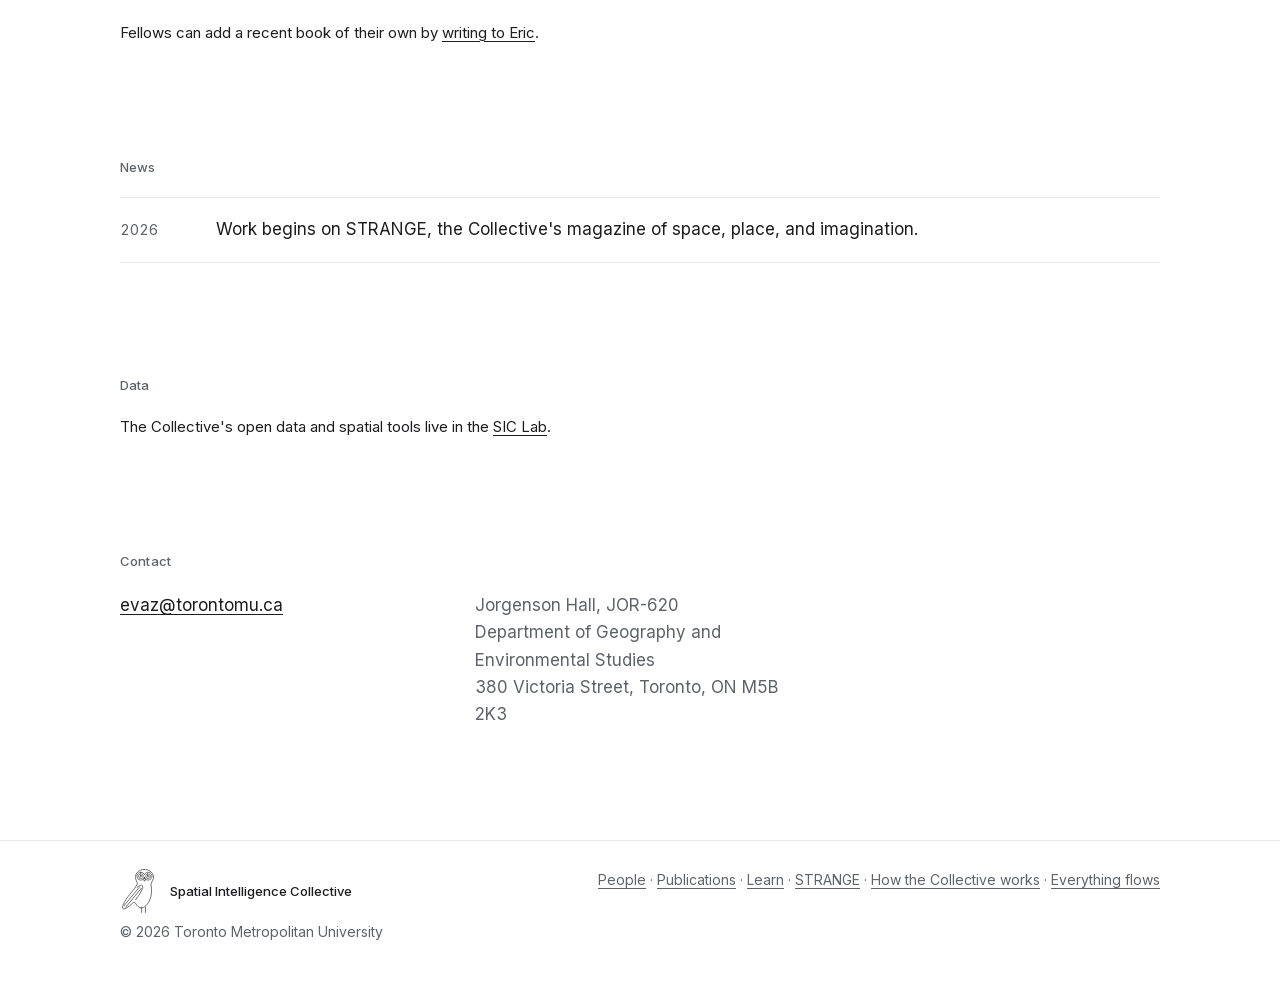
==== commit 0657e07a: "Add André Samora-Arvela (Universidade do Porto) as a fellow Co-Authored-By: Claude Opus 5.5 <noreply" ====
--- a/index.html
+++ b/index.html
@@ -14,7 +14,7 @@
 <meta name="theme-color" content="#ffffff">
 <link rel="preload" href="assets/fonts/inter-latin.woff2" as="font" type="font/woff2" crossorigin>
 <link rel="stylesheet" href="assets/css/site.css?v=17">
-<!--b:jsonld--><script type="application/ld+json">{"@context": "https://schema.org", "@type": "Organization", "name": "Spatial Intelligence Collective", "url": "https://spatialintelligence.network/", "logo": "https://spatialintelligence.network/assets/art/logo-sic-owl.png", "description": "A research network studying cities and regions as complex adaptive systems.", "founder": {"@type": "Person", "name": "Eric Vaz", "affiliation": {"@type": "CollegeOrUniversity", "name": "Toronto Metropolitan University"}}, "member": [{"@type": "Person", "name": "Luc Anselin", "jobTitle": "Stein-Freiler Distinguished Service Professor of Spatial Data Science", "affiliation": {"@type": "CollegeOrUniversity", "name": "University of Chicago"}, "url": "https://spatialintelligence.network/people/#luc-anselin", "sameAs": ["https://orcid.org/0000-0003-1076-2220"]}, {"@type": "Person", "name": "Godwin Arku", "jobTitle": "Full Professor", "affiliation": {"@type": "CollegeOrUniversity", "name": "Western University"}, "url": "https://spatialintelligence.network/people/#godwin-arku", "sameAs": ["https://orcid.org/0000-0001-7720-1554", "https://scholar.google.com/citations?user=7_gUjc0AAAAJ"]}, {"@type": "Person", "name": "Amitrajeet A. Batabyal", "jobTitle": "Distinguished Professor", "affiliation": {"@type": "CollegeOrUniversity", "name": "Rochester Institute of Technology"}, "url": "https://spatialintelligence.network/people/#amitrajeet-batabyal", "sameAs": ["https://orcid.org/0000-0001-7813-1519"]}, {"@type": "Person", "name": "Michael Batty", "jobTitle": "Professor Emeritus", "affiliation": {"@type": "CollegeOrUniversity", "name": "University College London"}, "url": "https://spatialintelligence.network/people/#michael-batty", "sameAs": ["https://orcid.org/0000-0002-9931-1305", "https://scholar.google.com/citations?user=UqKi_qAAAAAJ"]}, {"@type": "Person", "name": "Fábio Breunig", "jobTitle": "Associate Professor", "affiliation": {"@type": "CollegeOrUniversity", "name": "Universidade Federal do Paraná"}, "url": "https://spatialintelligence.network/people/#fabio-breunig", "sameAs": ["https://orcid.org/0000-0002-0405-9603", "https://scholar.google.com/citations?user=ssCj7awAAAAJ"]}, {"@type": "Person", "name": "Roberta Capello", "jobTitle": "Full Professor", "affiliation": {"@type": "CollegeOrUniversity", "name": "Politecnico di Milano"}, "url": "https://spatialintelligence.network/people/#roberta-capello", "sameAs": ["https://orcid.org/0000-0003-0438-6900"]}, {"@type": "Person", "name": "Luís Serra Coelho", "jobTitle": "Full Professor", "affiliation": {"@type": "CollegeOrUniversity", "name": "Universidade do Algarve"}, "url": "https://spatialintelligence.network/people/#luis-serra-coelho", "sameAs": ["https://orcid.org/0000-0002-8074-4194"]}, {"@type": "Person", "name": "Suzana Dragicevic", "jobTitle": "Full Professor", "affiliation": {"@type": "CollegeOrUniversity", "name": "Simon Fraser University"}, "url": "https://spatialintelligence.network/people/#suzana-dragicevic", "sameAs": ["https://orcid.org/0000-0003-4144-7530", "https://scholar.google.com/citations?user=u30396MAAAAJ"]}, {"@type": "Person", "name": "Alessandra Faggian", "jobTitle": "Full Professor", "affiliation": {"@type": "CollegeOrUniversity", "name": "Gran Sasso Science Institute"}, "url": "https://spatialintelligence.network/people/#alessandra-faggian", "sameAs": ["https://orcid.org/0000-0002-2479-2933"]}, {"@type": "Person", "name": "Victoria Fast", "jobTitle": "Associate Professor", "affiliation": {"@type": "CollegeOrUniversity", "name": "University of Calgary"}, "url": "https://spatialintelligence.network/people/#victoria-fast", "sameAs": ["https://orcid.org/0000-0002-7093-3864", "https://scholar.google.com/citations?user=_5Bk4NYAAAAJ"]}, {"@type": "Person", "name": "Henk Folmer", "jobTitle": "Professor Emeritus", "affiliation": {"@type": "CollegeOrUniversity", "name": "University of Groningen"}, "url": "https://spatialintelligence.network/people/#henk-folmer", "sameAs": ["https://orcid.org/0000-0003-1742-4427"]}, {"@type": "Person", "name": "A. Stewart Fotheringham", "jobTitle": "Krafft Professor of Spatial Data Science", "affiliation": {"@type": "CollegeOrUniversity", "name": "Florida State University"}, "url": "https://spatialintelligence.network/people/#stewart-fotheringham", "sameAs": ["https://orcid.org/0000-0002-0407-1901"]}, {"@type": "Person", "name": "Suzanne Fredericks", "jobTitle": "Full Professor", "affiliation": {"@type": "CollegeOrUniversity", "name": "Toronto Metropolitan University"}, "url": "https://spatialintelligence.network/people/#suzanne-fredericks", "sameAs": ["https://orcid.org/0000-0002-7462-636X", "https://scholar.google.com/citations?user=B4zTPhMAAAAJ"]}, {"@type": "Person", "name": "Murtaza Haider", "jobTitle": "Full Professor", "affiliation": {"@type": "CollegeOrUniversity", "name": "University of Alberta"}, "url": "https://spatialintelligence.network/people/#murtaza-haider", "sameAs": ["https://orcid.org/0000-0003-4559-2014", "https://scholar.google.com/citations?user=WfxbeZ0AAAAJ"]}, {"@type": "Person", "name": "Eddie C. M. Hui", "jobTitle": "Chair Professor", "affiliation": {"@type": "CollegeOrUniversity", "name": "City University of Hong Kong"}, "url": "https://spatialintelligence.network/people/#eddie-hui", "sameAs": ["https://orcid.org/0000-0002-6974-891X"]}, {"@type": "Person", "name": "Jamal Jokar Arsanjani", "jobTitle": "Full Professor", "affiliation": {"@type": "CollegeOrUniversity", "name": "Aalborg University"}, "url": "https://spatialintelligence.network/people/#jamal-jokar-arsanjani", "sameAs": ["https://orcid.org/0000-0001-6347-2935", "https://scholar.google.com/citations?user=3DrsOpkAAAAJ"]}, {"@type": "Person", "name": "Jinhyung Lee", "jobTitle": "Associate Professor", "affiliation": {"@type": "CollegeOrUniversity", "name": "Western University"}, "url": "https://spatialintelligence.network/people/#jinhyung-lee", "sameAs": ["https://orcid.org/0000-0003-1859-3441", "https://scholar.google.com/citations?user=jU-OIv4AAAAJ"]}, {"@type": "Person", "name": "Songnian Li", "jobTitle": "Full Professor", "affiliation": {"@type": "CollegeOrUniversity", "name": "Toronto Metropolitan University"}, "url": "https://spatialintelligence.network/people/#songnian-li", "sameAs": ["https://orcid.org/0000-0002-8244-5681", "https://scholar.google.com/citations?user=RodaPPgAAAAJ"]}, {"@type": "Person", "name": "Xintao Liu", "jobTitle": "Associate Professor", "affiliation": {"@type": "CollegeOrUniversity", "name": "The Hong Kong Polytechnic University"}, "url": "https://spatialintelligence.network/people/#xintao-liu", "sameAs": ["https://orcid.org/0000-0002-7323-9878", "https://scholar.google.com/citations?user=BhcMunkAAAAJ"]}, {"@type": "Person", "name": "Raktim Mitra", "jobTitle": "Full Professor", "affiliation": {"@type": "CollegeOrUniversity", "name": "Toronto Metropolitan University"}, "url": "https://spatialintelligence.network/people/#raktim-mitra", "sameAs": ["https://orcid.org/0000-0001-6712-8568", "https://scholar.google.com/citations?user=FNtreSgAAAAJ"]}, {"@type": "Person", "name": "Paulo Neto", "jobTitle": "Full Professor", "affiliation": {"@type": "CollegeOrUniversity", "name": "Universidade de Évora"}, "url": "https://spatialintelligence.network/people/#paulo-neto", "sameAs": ["https://orcid.org/0000-0003-1583-983X"]}, {"@type": "Person", "name": "Otto Anker Nielsen", "jobTitle": "Full Professor", "affiliation": {"@type": "CollegeOrUniversity", "name": "Technical University of Denmark"}, "url": "https://spatialintelligence.network/people/#otto-anker-nielsen", "sameAs": ["https://orcid.org/0000-0001-7901-7021"]}, {"@type": "Person", "name": "Marco Painho", "jobTitle": "Full Professor", "affiliation": {"@type": "CollegeOrUniversity", "name": "NOVA Information Management School, Universidade Nova de Lisboa"}, "url": "https://spatialintelligence.network/people/#marco-painho", "sameAs": ["https://orcid.org/0000-0003-1136-3387", "https://scholar.google.com/citations?user=L1PHpI8AAAAJ"]}, {"@type": "Person", "name": "Liliana Perez", "jobTitle": "Full Professor", "affiliation": {"@type": "CollegeOrUniversity", "name": "Université de Montréal"}, "url": "https://spatialintelligence.network/people/#liliana-perez", "sameAs": ["https://orcid.org/0000-0002-6599-9893", "https://scholar.google.com/citations?user=iCCIPAoAAAAJ"]}, {"@type": "Person", "name": "Robert Gilmore Pontius Jr", "jobTitle": "Full Professor", "affiliation": {"@type": "CollegeOrUniversity", "name": "Clark University"}, "url": "https://spatialintelligence.network/people/#robert-gilmore-pontius", "sameAs": ["https://orcid.org/0000-0001-7287-5875", "https://scholar.google.com/citations?user=Lfmhbd8AAAAJ"]}, {"@type": "Person", "name": "Greg Rybarczyk", "jobTitle": "Full Professor", "affiliation": {"@type": "CollegeOrUniversity", "name": "University of Michigan-Flint"}, "url": "https://spatialintelligence.network/people/#greg-rybarczyk", "sameAs": ["https://orcid.org/0000-0002-3920-2780", "https://scholar.google.com/citations?user=hrvCZUQAAAAJ"]}, {"@type": "Person", "name": "Ahmed Shaker", "jobTitle": "Full Professor", "affiliation": {"@type": "CollegeOrUniversity", "name": "Toronto Metropolitan University"}, "url": "https://spatialintelligence.network/people/#ahmed-shaker", "sameAs": ["https://orcid.org/0000-0003-1505-8216"]}, {"@type": "Person", "name": "Richard Ross Shaker", "jobTitle": "Assistant Professor", "affiliation": {"@type": "CollegeOrUniversity", "name": "SUNY College of Environmental Science and Forestry"}, "url": "https://spatialintelligence.network/people/#richard-shaker", "sameAs": ["https://orcid.org/0000-0002-3093-8628"]}, {"@type": "Person", "name": "Alysha van Duynhoven", "jobTitle": "Assistant Professor", "affiliation": {"@type": "CollegeOrUniversity", "name": "Wilfrid Laurier University"}, "url": "https://spatialintelligence.network/people/#alysha-van-duynhoven", "sameAs": ["https://orcid.org/0000-0002-4625-5426", "https://scholar.google.com/citations?user=Vh7MAJ0AAAAJ"]}, {"@type": "Person", "name": "Michael Widener", "jobTitle": "Full Professor", "affiliation": {"@type": "CollegeOrUniversity", "name": "University of Toronto"}, "url": "https://spatialintelligence.network/people/#michael-widener", "sameAs": ["https://orcid.org/0000-0003-3312-6710", "https://scholar.google.com/citations?user=EIjB7f0AAAAJ"]}, {"@type": "Person", "name": "Dawn Wright", "jobTitle": "Chief Scientist", "affiliation": {"@type": "Organization", "name": "Esri"}, "url": "https://spatialintelligence.network/people/#dawn-wright", "sameAs": ["https://orcid.org/0000-0002-2997-7611", "https://scholar.google.com/citations?user=yXytBYYAAAAJ"]}, {"@type": "Person", "name": "Xinyue Ye", "jobTitle": "Endowed Shelby Distinguished Professor", "affiliation": {"@type": "CollegeOrUniversity", "name": "University of Alabama"}, "url": "https://spatialintelligence.network/people/#xinyue-ye", "sameAs": ["https://orcid.org/0000-0001-8838-9476"]}, {"@type": "Person", "name": "Ric Young", "jobTitle": "Co-founder", "affiliation": {"@type": "Organization", "name": "Nashulai Maasai Conservancy"}, "url": "https://spatialintelligence.network/people/#ric-young"}, {"@type": "Person", "name": "Alexander Zipf", "jobTitle": "Full Professor", "affiliation": {"@type": "CollegeOrUniversity", "name": "Heidelberg University"}, "url": "https://spatialintelligence.network/people/#alexander-zipf", "sameAs": ["https://orcid.org/0000-0003-4916-9838", "https://scholar.google.com/citations?user=1TAZiPwAAAAJ"]}]}</script><!--/b:jsonld-->
+<!--b:jsonld--><script type="application/ld+json">{"@context": "https://schema.org", "@type": "Organization", "name": "Spatial Intelligence Collective", "url": "https://spatialintelligence.network/", "logo": "https://spatialintelligence.network/assets/art/logo-sic-owl.png", "description": "A research network studying cities and regions as complex adaptive systems.", "founder": {"@type": "Person", "name": "Eric Vaz", "affiliation": {"@type": "CollegeOrUniversity", "name": "Toronto Metropolitan University"}}, "member": [{"@type": "Person", "name": "Luc Anselin", "jobTitle": "Stein-Freiler Distinguished Service Professor of Spatial Data Science", "affiliation": {"@type": "CollegeOrUniversity", "name": "University of Chicago"}, "url": "https://spatialintelligence.network/people/#luc-anselin", "sameAs": ["https://orcid.org/0000-0003-1076-2220"]}, {"@type": "Person", "name": "Godwin Arku", "jobTitle": "Full Professor", "affiliation": {"@type": "CollegeOrUniversity", "name": "Western University"}, "url": "https://spatialintelligence.network/people/#godwin-arku", "sameAs": ["https://orcid.org/0000-0001-7720-1554", "https://scholar.google.com/citations?user=7_gUjc0AAAAJ"]}, {"@type": "Person", "name": "Amitrajeet A. Batabyal", "jobTitle": "Distinguished Professor", "affiliation": {"@type": "CollegeOrUniversity", "name": "Rochester Institute of Technology"}, "url": "https://spatialintelligence.network/people/#amitrajeet-batabyal", "sameAs": ["https://orcid.org/0000-0001-7813-1519"]}, {"@type": "Person", "name": "Michael Batty", "jobTitle": "Professor Emeritus", "affiliation": {"@type": "CollegeOrUniversity", "name": "University College London"}, "url": "https://spatialintelligence.network/people/#michael-batty", "sameAs": ["https://orcid.org/0000-0002-9931-1305", "https://scholar.google.com/citations?user=UqKi_qAAAAAJ"]}, {"@type": "Person", "name": "Fábio Breunig", "jobTitle": "Associate Professor", "affiliation": {"@type": "CollegeOrUniversity", "name": "Universidade Federal do Paraná"}, "url": "https://spatialintelligence.network/people/#fabio-breunig", "sameAs": ["https://orcid.org/0000-0002-0405-9603", "https://scholar.google.com/citations?user=ssCj7awAAAAJ"]}, {"@type": "Person", "name": "Roberta Capello", "jobTitle": "Full Professor", "affiliation": {"@type": "CollegeOrUniversity", "name": "Politecnico di Milano"}, "url": "https://spatialintelligence.network/people/#roberta-capello", "sameAs": ["https://orcid.org/0000-0003-0438-6900"]}, {"@type": "Person", "name": "Luís Serra Coelho", "jobTitle": "Full Professor", "affiliation": {"@type": "CollegeOrUniversity", "name": "Universidade do Algarve"}, "url": "https://spatialintelligence.network/people/#luis-serra-coelho", "sameAs": ["https://orcid.org/0000-0002-8074-4194"]}, {"@type": "Person", "name": "Suzana Dragicevic", "jobTitle": "Full Professor", "affiliation": {"@type": "CollegeOrUniversity", "name": "Simon Fraser University"}, "url": "https://spatialintelligence.network/people/#suzana-dragicevic", "sameAs": ["https://orcid.org/0000-0003-4144-7530", "https://scholar.google.com/citations?user=u30396MAAAAJ"]}, {"@type": "Person", "name": "Alessandra Faggian", "jobTitle": "Full Professor", "affiliation": {"@type": "CollegeOrUniversity", "name": "Gran Sasso Science Institute"}, "url": "https://spatialintelligence.network/people/#alessandra-faggian", "sameAs": ["https://orcid.org/0000-0002-2479-2933"]}, {"@type": "Person", "name": "Victoria Fast", "jobTitle": "Associate Professor", "affiliation": {"@type": "CollegeOrUniversity", "name": "University of Calgary"}, "url": "https://spatialintelligence.network/people/#victoria-fast", "sameAs": ["https://orcid.org/0000-0002-7093-3864", "https://scholar.google.com/citations?user=_5Bk4NYAAAAJ"]}, {"@type": "Person", "name": "Henk Folmer", "jobTitle": "Professor Emeritus", "affiliation": {"@type": "CollegeOrUniversity", "name": "University of Groningen"}, "url": "https://spatialintelligence.network/people/#henk-folmer", "sameAs": ["https://orcid.org/0000-0003-1742-4427"]}, {"@type": "Person", "name": "A. Stewart Fotheringham", "jobTitle": "Krafft Professor of Spatial Data Science", "affiliation": {"@type": "CollegeOrUniversity", "name": "Florida State University"}, "url": "https://spatialintelligence.network/people/#stewart-fotheringham", "sameAs": ["https://orcid.org/0000-0002-0407-1901"]}, {"@type": "Person", "name": "Suzanne Fredericks", "jobTitle": "Full Professor", "affiliation": {"@type": "CollegeOrUniversity", "name": "Toronto Metropolitan University"}, "url": "https://spatialintelligence.network/people/#suzanne-fredericks", "sameAs": ["https://orcid.org/0000-0002-7462-636X", "https://scholar.google.com/citations?user=B4zTPhMAAAAJ"]}, {"@type": "Person", "name": "Murtaza Haider", "jobTitle": "Full Professor", "affiliation": {"@type": "CollegeOrUniversity", "name": "University of Alberta"}, "url": "https://spatialintelligence.network/people/#murtaza-haider", "sameAs": ["https://orcid.org/0000-0003-4559-2014", "https://scholar.google.com/citations?user=WfxbeZ0AAAAJ"]}, {"@type": "Person", "name": "Eddie C. M. Hui", "jobTitle": "Chair Professor", "affiliation": {"@type": "CollegeOrUniversity", "name": "City University of Hong Kong"}, "url": "https://spatialintelligence.network/people/#eddie-hui", "sameAs": ["https://orcid.org/0000-0002-6974-891X"]}, {"@type": "Person", "name": "Jamal Jokar Arsanjani", "jobTitle": "Full Professor", "affiliation": {"@type": "CollegeOrUniversity", "name": "Aalborg University"}, "url": "https://spatialintelligence.network/people/#jamal-jokar-arsanjani", "sameAs": ["https://orcid.org/0000-0001-6347-2935", "https://scholar.google.com/citations?user=3DrsOpkAAAAJ"]}, {"@type": "Person", "name": "Jinhyung Lee", "jobTitle": "Associate Professor", "affiliation": {"@type": "CollegeOrUniversity", "name": "Western University"}, "url": "https://spatialintelligence.network/people/#jinhyung-lee", "sameAs": ["https://orcid.org/0000-0003-1859-3441", "https://scholar.google.com/citations?user=jU-OIv4AAAAJ"]}, {"@type": "Person", "name": "Songnian Li", "jobTitle": "Full Professor", "affiliation": {"@type": "CollegeOrUniversity", "name": "Toronto Metropolitan University"}, "url": "https://spatialintelligence.network/people/#songnian-li", "sameAs": ["https://orcid.org/0000-0002-8244-5681", "https://scholar.google.com/citations?user=RodaPPgAAAAJ"]}, {"@type": "Person", "name": "Xintao Liu", "jobTitle": "Associate Professor", "affiliation": {"@type": "CollegeOrUniversity", "name": "The Hong Kong Polytechnic University"}, "url": "https://spatialintelligence.network/people/#xintao-liu", "sameAs": ["https://orcid.org/0000-0002-7323-9878", "https://scholar.google.com/citations?user=BhcMunkAAAAJ"]}, {"@type": "Person", "name": "Raktim Mitra", "jobTitle": "Full Professor", "affiliation": {"@type": "CollegeOrUniversity", "name": "Toronto Metropolitan University"}, "url": "https://spatialintelligence.network/people/#raktim-mitra", "sameAs": ["https://orcid.org/0000-0001-6712-8568", "https://scholar.google.com/citations?user=FNtreSgAAAAJ"]}, {"@type": "Person", "name": "Paulo Neto", "jobTitle": "Full Professor", "affiliation": {"@type": "CollegeOrUniversity", "name": "Universidade de Évora"}, "url": "https://spatialintelligence.network/people/#paulo-neto", "sameAs": ["https://orcid.org/0000-0003-1583-983X"]}, {"@type": "Person", "name": "Otto Anker Nielsen", "jobTitle": "Full Professor", "affiliation": {"@type": "CollegeOrUniversity", "name": "Technical University of Denmark"}, "url": "https://spatialintelligence.network/people/#otto-anker-nielsen", "sameAs": ["https://orcid.org/0000-0001-7901-7021"]}, {"@type": "Person", "name": "Marco Painho", "jobTitle": "Full Professor", "affiliation": {"@type": "CollegeOrUniversity", "name": "NOVA Information Management School, Universidade Nova de Lisboa"}, "url": "https://spatialintelligence.network/people/#marco-painho", "sameAs": ["https://orcid.org/0000-0003-1136-3387", "https://scholar.google.com/citations?user=L1PHpI8AAAAJ"]}, {"@type": "Person", "name": "Liliana Perez", "jobTitle": "Full Professor", "affiliation": {"@type": "CollegeOrUniversity", "name": "Université de Montréal"}, "url": "https://spatialintelligence.network/people/#liliana-perez", "sameAs": ["https://orcid.org/0000-0002-6599-9893", "https://scholar.google.com/citations?user=iCCIPAoAAAAJ"]}, {"@type": "Person", "name": "Robert Gilmore Pontius Jr", "jobTitle": "Full Professor", "affiliation": {"@type": "CollegeOrUniversity", "name": "Clark University"}, "url": "https://spatialintelligence.network/people/#robert-gilmore-pontius", "sameAs": ["https://orcid.org/0000-0001-7287-5875", "https://scholar.google.com/citations?user=Lfmhbd8AAAAJ"]}, {"@type": "Person", "name": "Greg Rybarczyk", "jobTitle": "Full Professor", "affiliation": {"@type": "CollegeOrUniversity", "name": "University of Michigan-Flint"}, "url": "https://spatialintelligence.network/people/#greg-rybarczyk", "sameAs": ["https://orcid.org/0000-0002-3920-2780", "https://scholar.google.com/citations?user=hrvCZUQAAAAJ"]}, {"@type": "Person", "name": "André Samora-Arvela", "jobTitle": "Assistant Professor", "affiliation": {"@type": "CollegeOrUniversity", "name": "Universidade do Porto"}, "url": "https://spatialintelligence.network/people/#andre-samora-arvela", "sameAs": ["https://orcid.org/0000-0001-6528-1040"]}, {"@type": "Person", "name": "Ahmed Shaker", "jobTitle": "Full Professor", "affiliation": {"@type": "CollegeOrUniversity", "name": "Toronto Metropolitan University"}, "url": "https://spatialintelligence.network/people/#ahmed-shaker", "sameAs": ["https://orcid.org/0000-0003-1505-8216"]}, {"@type": "Person", "name": "Richard Ross Shaker", "jobTitle": "Assistant Professor", "affiliation": {"@type": "CollegeOrUniversity", "name": "SUNY College of Environmental Science and Forestry"}, "url": "https://spatialintelligence.network/people/#richard-shaker", "sameAs": ["https://orcid.org/0000-0002-3093-8628"]}, {"@type": "Person", "name": "Alysha van Duynhoven", "jobTitle": "Assistant Professor", "affiliation": {"@type": "CollegeOrUniversity", "name": "Wilfrid Laurier University"}, "url": "https://spatialintelligence.network/people/#alysha-van-duynhoven", "sameAs": ["https://orcid.org/0000-0002-4625-5426", "https://scholar.google.com/citations?user=Vh7MAJ0AAAAJ"]}, {"@type": "Person", "name": "Michael Widener", "jobTitle": "Full Professor", "affiliation": {"@type": "CollegeOrUniversity", "name": "University of Toronto"}, "url": "https://spatialintelligence.network/people/#michael-widener", "sameAs": ["https://orcid.org/0000-0003-3312-6710", "https://scholar.google.com/citations?user=EIjB7f0AAAAJ"]}, {"@type": "Person", "name": "Dawn Wright", "jobTitle": "Chief Scientist", "affiliation": {"@type": "Organization", "name": "Esri"}, "url": "https://spatialintelligence.network/people/#dawn-wright", "sameAs": ["https://orcid.org/0000-0002-2997-7611", "https://scholar.google.com/citations?user=yXytBYYAAAAJ"]}, {"@type": "Person", "name": "Xinyue Ye", "jobTitle": "Endowed Shelby Distinguished Professor", "affiliation": {"@type": "CollegeOrUniversity", "name": "University of Alabama"}, "url": "https://spatialintelligence.network/people/#xinyue-ye", "sameAs": ["https://orcid.org/0000-0001-8838-9476"]}, {"@type": "Person", "name": "Ric Young", "jobTitle": "Co-founder", "affiliation": {"@type": "Organization", "name": "Nashulai Maasai Conservancy"}, "url": "https://spatialintelligence.network/people/#ric-young"}, {"@type": "Person", "name": "Alexander Zipf", "jobTitle": "Full Professor", "affiliation": {"@type": "CollegeOrUniversity", "name": "Heidelberg University"}, "url": "https://spatialintelligence.network/people/#alexander-zipf", "sameAs": ["https://orcid.org/0000-0003-4916-9838", "https://scholar.google.com/citations?user=1TAZiPwAAAAJ"]}]}</script><!--/b:jsonld-->
 <link rel="icon" href="data:image/svg+xml,<svg xmlns='http://www.w3.org/2000/svg' viewBox='394 89 292 292' fill='none' stroke='%23111' stroke-width='24' stroke-linecap='round' stroke-linejoin='round'><path d='M523 128 L526 128 L529 127 L532 127 L535 127 L538 127 L541 127 L544 127 L547 127 L550 127 L553 128 L556 128 L558 128 L561 128 L564 129 L566 129 L569 130 L571 130 L574 131 L576 131 L578 132 L581 133 L583 133 L585 134 L588 135 L590 136 L592 136 L594 137 L596 138 L599 139 L601 140 L603 141 L605 142 L607 143 L609 144 L611 145 L613 146 L614 147 L616 148 L618 149 L620 151 L622 152 L623 153 L625 154 L627 156 L629 157 L630 158 L632 160 L633 161 L635 163 L636 164 L638 166 L639 167 L641 169 L642 170 L644 172 L645 173 L646 175 L648 177 L649 178 L650 180 L652 182 L653 184 L654 186 L655 188 L656 189 L657 191 L658 193 L659 195 L660 197 L661 200 L662 202 L663 204 L663 206 L664 208 L665 211 L665 213 L666 216 L666 218 L667 221 L667 223 L668 226 L668 229 L668 232 L668 235 L668 238 L668 241 L668 244 L667 247 L667 249 L666 252 L666 254 L665 257 L665 259 L664 262 L663 264 L663 266 L662 268 L661 270 L660 273 L659 275 L658 277 L657 279 L656 281 L655 282 L654 284 L653 286 L652 288 L650 290 L649 292 L648 293 L646 295 L645 297 L644 298 L642 300 L641 301 L639 303 L638 304 L636 306 L635 307 L633 309 L632 310 L630 312 L629 313 L627 314 L625 316 L623 317 L622 318 L620 319 L618 321 L616 322 L614 323 L613 324 L611 325 L609 326 L607 327 L605 328 L603 329 L601 330 L599 331 L596 332 L594 333 L592 334 L590 334 L588 335 L585 336 L583 337 L581 337 L578 338 L576 339 L574 339 L571 340 L569 340 L566 341 L564 341 L561 342 L558 342 L556 342 L553 342 L550 343 L547 343 L544 343 L541 343 L538 343 L535 343 L532 343 L529 343 L526 342 L523 342 L521 342 L518 341 L515 341 L513 341 L510 340 L508 340 L505 339 L503 338 L501 338 L498 337 L496 336 L494 336 L492 335 L489 334 L487 333 L485 333 L483 332 L481 331 L479 330 L477 329 L475 328 L473 327 L471 326 L469 325 L467 324 L465 323 L463 321 L461 320 L460 319 L458 318 L456 316 L454 315 L453 314 L451 313 L449 311 L448 310 L446 308 L445 307 L443 305 L442 304 L440 302 L439 301 L437 299 L436 298 L434 296 L433 294 L432 293 L431 291 L429 289 L428 287 L427 286 L426 284 L425 282 L424 280 L423 278 L422 276 L421 274 L420 272 L419 270 L418 268 L417 265 L416 263 L416 261 L415 258 L414 256 L414 254 L413 251 L413 248 L413 246 L412 243 L412 240 L412 237 L412 234 L412 231 L412 228 L413 225 L413 222 L413 220 L414 217 L414 215 L415 212 L415 210 L416 208 L417 205 L418 203 L419 201 L419 199 L420 197 L421 195 L422 193 L423 191 L424 189 L425 187 L427 185 L428 183 L429 181 L430 180 L431 178 L433 176 L434 174 L435 173 L437 171 L438 170 L440 168 L441 167 L443 165 L444 164 L446 162 L447 161 L449 159 L450 158 L452 157 L454 155 L455 154 L457 153 L459 151 L461 150 L463 149 L464 148 L466 147 L468 146 L470 145 L472 144 L474 142 L476 141 L478 141 L480 140 L482 139 L484 138 L486 137 L489 136 L491 135 L493 135 L495 134 L498 133 L500 132 L502 132 L505 131 L507 131 L510 130 L512 130 L515 129 L517 129 L520 128 L523 128'/><path d='M480 169 L483 168 L486 168 L489 168 L492 168 L495 168 L498 169 L500 169 L503 170 L505 170 L508 171 L510 172 L512 173 L514 174 L516 175 L518 176 L520 177 L521 178 L523 179 L525 181 L526 182 L528 184 L529 185 L531 187 L532 188 L533 190 L535 192 L536 194 L537 195 L538 197 L539 199 L540 202 L541 204 L541 203 L542 201 L543 199 L544 197 L545 195 L546 193 L548 191 L549 189 L550 188 L552 186 L553 185 L555 183 L556 182 L558 180 L559 179 L561 178 L563 176 L565 175 L567 174 L569 173 L571 172 L573 171 L575 171 L577 170 L580 169 L582 169 L585 168 L588 168 L591 168 L594 168 L597 168 L600 169 L602 169 L605 170 L607 170 L610 171 L612 172 L614 173 L616 174 L618 175 L620 176 L622 177 L623 178 L625 179 L627 181 L628 182 L630 184 L631 185 L633 187 L634 188 L635 190 L637 192 L638 194 L639 195 L640 197 L641 199 L642 202 L643 204 L644 206 L644 208 L645 211 L645 213 L646 216 L646 219 L646 222 L646 225 L646 228 L645 231 L645 233 L644 236 L644 238 L643 240 L642 242 L641 245 L640 247 L639 249 L638 250 L637 252 L635 254 L634 256 L633 257 L631 259 L630 260 L628 262 L627 263 L625 265 L623 266 L622 267 L620 268 L618 269 L616 270 L614 271 L612 272 L610 273 L607 274 L605 274 L602 275 L600 275 L597 276 L594 276 L591 276 L588 276 L585 276 L582 275 L580 275 L577 274 L575 273 L573 273 L571 272 L569 271 L567 270 L565 269 L563 268 L561 266 L559 265 L558 264 L556 262 L555 261 L553 259 L552 258 L550 256 L549 255 L548 253 L546 251 L545 249 L544 247 L543 245 L542 243 L541 241 L541 240 L540 242 L539 245 L538 247 L537 249 L536 250 L535 252 L533 254 L532 256 L531 257 L529 259 L528 260 L526 262 L525 263 L523 265 L521 266 L520 267 L518 268 L516 269 L514 270 L512 271 L510 272 L508 273 L505 274 L503 274 L500 275 L498 275 L495 276 L492 276 L489 276 L486 276 L483 276 L480 275 L478 275 L475 274 L473 273 L471 273 L469 272 L467 271 L465 270 L463 269 L461 268 L459 266 L457 265 L456 264 L454 262 L453 261 L451 259 L450 258 L448 256 L447 255 L446 253 L444 251 L443 249 L442 247 L441 245 L440 243 L439 241 L439 239 L438 237 L437 234 L437 232 L436 229 L436 226 L436 223 L436 220 L436 217 L437 214 L437 212 L438 209 L438 207 L439 204 L440 202 L441 200 L442 198 L443 196 L444 194 L445 192 L446 191 L447 189 L449 187 L450 186 L452 184 L453 183 L455 181 L456 180 L458 179 L460 177 L462 176 L463 175 L465 174 L467 173 L470 172 L472 171 L474 170 L476 170 L479 169'/><path d='M485 205 L488 204 L491 204 L494 204 L496 205 L498 206 L500 207 L502 209 L503 210 L505 212 L506 214 L507 216 L508 218 L508 221 L508 224 L507 227 L507 229 L506 231 L504 233 L503 234 L501 236 L500 237 L498 238 L496 239 L493 240 L490 240 L487 240 L484 239 L482 238 L480 237 L479 236 L477 234 L476 233 L474 231 L473 229 L473 227 L472 224 L472 221 L472 218 L473 216 L474 214 L475 212 L477 210 L478 209 L480 207 L482 206 L484 205'/><path d='M587 205 L590 204 L593 204 L596 204 L598 205 L600 206 L602 207 L604 209 L605 210 L607 212 L608 214 L609 216 L610 218 L610 221 L610 224 L609 227 L609 229 L608 231 L606 233 L605 234 L603 236 L602 237 L600 238 L598 239 L595 240 L592 240 L589 240 L586 239 L584 238 L582 237 L581 236 L579 234 L578 233 L576 231 L575 229 L575 227 L574 224 L574 221 L574 218 L575 216 L576 214 L577 212 L579 210 L580 209 L582 207 L584 206 L586 205'/><path d='M541 242 L542 244 L543 246 L544 248 L545 250 L546 252 L547 254 L548 256 L549 258 L550 260 L551 262 L552 264 L553 266 L554 268 L554 271 L554 273 L552 275 L552 277 L550 279 L550 281 L548 283 L548 285 L546 287 L546 289 L544 291 L544 293 L542 295 L542 297 L540 296 L539 294 L538 292 L537 290 L536 288 L535 286 L534 284 L533 282 L532 280 L531 278 L530 276 L529 274 L528 272 L527 270 L528 268 L529 266 L530 264 L531 262 L532 260 L533 258 L534 256 L535 254 L536 252 L537 250 L538 248 L539 246 L540 244'/></svg>">
 </head>
 <body>
@@ -42,7 +42,7 @@
   <div class="wrap">
     <h1>Cities and regions as complex adaptive systems.</h1>
     <p class="lede">The Spatial Intelligence Collective studies how cities grow, how regions diverge, and how habitats shift. Founded at Toronto Metropolitan University and shared with colleagues across Canada and beyond, it works with geocomputation, GeoAI, spatial statistics and econometrics, and a growing line in quantum approaches to spatial optimization.</p>
-    <ul class="facts"><!--b:facts--><li><b>34</b> fellows</li><li><b>28</b> universities</li><li><b>10</b> countries</li><!--/b:facts--></ul>
+    <ul class="facts"><!--b:facts--><li><b>35</b> fellows</li><li><b>29</b> universities</li><li><b>10</b> countries</li><!--/b:facts--></ul>
     <div class="cta">
       <a class="btn solid" href="#research">Our research</a>
       <a class="btn" href="strange/">About STRANGE</a>
@@ -78,17 +78,17 @@
   <div class="wrap">
     <p class="label">People</p>
     <h2>A shared home for spatial thinking across universities.</h2><!--b:people-->
-    <ul class="facts reach"><li><b>34</b> fellows</li><li><b>28</b> universities</li><li><b>10</b> countries</li><li><b>9</b> disciplines</li></ul>
+    <ul class="facts reach"><li><b>35</b> fellows</li><li><b>29</b> universities</li><li><b>10</b> countries</li><li><b>9</b> disciplines</li></ul>
     <p class="lede reach-lede">Members range from assistant to emeritus professors in geography, planning, geomatics engineering, remote sensing, information management, computing science, business, economics, and nursing, at universities in Canada, the United States, Portugal, Denmark, Hong Kong, Italy, Brazil, Germany, the Netherlands, and the United Kingdom, with practitioners in Kenya. Together, members can develop joint research and pursue funding across disciplines and national borders.</p>
     <details class="group fold" data-fold>
-      <summary><h3>Director and fellows <span class="c">35</span></h3></summary>
-      <ul class="people cols"><li><a class="n" href="people/#luc-anselin">Luc Anselin</a> <span class="tag">Honorary fellow</span><span class="a">University of Chicago</span></li><li><a class="n" href="people/#godwin-arku">Godwin Arku</a><span class="a">Western University</span></li><li><a class="n" href="people/#amitrajeet-batabyal">Amitrajeet A. Batabyal</a><span class="a">Rochester Institute of Technology</span></li><li><a class="n" href="people/#michael-batty">Michael Batty</a> <span class="tag">Honorary fellow</span><span class="a">University College London</span></li><li><a class="n" href="people/#fabio-breunig">Fábio Breunig</a> <span class="tag">STRANGE board</span><span class="a">Universidade Federal do Paraná</span></li><li><a class="n" href="people/#roberta-capello">Roberta Capello</a> <span class="tag">Honorary fellow</span><span class="a">Politecnico di Milano</span></li><li><a class="n" href="people/#luis-serra-coelho">Luís Serra Coelho</a> <span class="tag">STRANGE board</span><span class="a">Universidade do Algarve</span></li><li><a class="n" href="people/#suzana-dragicevic">Suzana Dragicevic</a> <span class="tag">STRANGE board</span><span class="a">Simon Fraser University</span></li><li><a class="n" href="people/#alessandra-faggian">Alessandra Faggian</a> <span class="tag">Honorary fellow</span><span class="a">Gran Sasso Science Institute</span></li><li><a class="n" href="people/#victoria-fast">Victoria Fast</a> <span class="tag">STRANGE board</span><span class="a">University of Calgary</span></li><li><a class="n" href="people/#henk-folmer">Henk Folmer</a> <span class="tag">Honorary fellow</span><span class="a">University of Groningen</span></li><li><a class="n" href="people/#stewart-fotheringham">A. Stewart Fotheringham</a> <span class="tag">Honorary fellow</span><span class="a">Florida State University</span></li><li><a class="n" href="people/#suzanne-fredericks">Suzanne Fredericks</a> <span class="tag">STRANGE board</span><span class="a">Toronto Metropolitan University</span></li><li><a class="n" href="people/#murtaza-haider">Murtaza Haider</a> <span class="tag">STRANGE board</span><span class="a">University of Alberta</span></li><li><a class="n" href="people/#eddie-hui">Eddie C. M. Hui</a> <span class="tag">Honorary fellow</span><span class="a">City University of Hong Kong</span></li><li><a class="n" href="people/#jamal-jokar-arsanjani">Jamal Jokar Arsanjani</a> <span class="tag">STRANGE board</span><span class="a">Aalborg University</span></li><li><a class="n" href="people/#jinhyung-lee">Jinhyung Lee</a> <span class="tag">STRANGE board</span><span class="a">Western University</span></li><li><a class="n" href="people/#songnian-li">Songnian Li</a> <span class="tag">STRANGE board</span><span class="a">Toronto Metropolitan University</span></li><li><a class="n" href="people/#xintao-liu">Xintao Liu</a> <span class="tag">STRANGE board</span><span class="a">The Hong Kong Polytechnic University</span></li><li><a class="n" href="people/#raktim-mitra">Raktim Mitra</a> <span class="tag">STRANGE board</span><span class="a">Toronto Metropolitan University</span></li><li><a class="n" href="people/#paulo-neto">Paulo Neto</a> <span class="tag">STRANGE board</span><span class="a">Universidade de Évora</span></li><li><a class="n" href="people/#otto-anker-nielsen">Otto Anker Nielsen</a><span class="a">Technical University of Denmark</span></li><li><a class="n" href="people/#marco-painho">Marco Painho</a><span class="a">NOVA Information Management School, Universidade Nova de Lisboa</span></li><li><a class="n" href="people/#liliana-perez">Liliana Perez</a> <span class="tag">STRANGE board</span><span class="a">Université de Montréal</span></li><li><a class="n" href="people/#robert-gilmore-pontius">Robert Gilmore Pontius Jr</a> <span class="tag">Honorary fellow</span><span class="a">Clark University</span></li><li><a class="n" href="people/#greg-rybarczyk">Greg Rybarczyk</a> <span class="tag">STRANGE board</span><span class="a">University of Michigan-Flint</span></li><li><a class="n" href="people/#ahmed-shaker">Ahmed Shaker</a><span class="a">Toronto Metropolitan University</span></li><li><a class="n" href="people/#richard-shaker">Richard Ross Shaker</a><span class="a">SUNY College of Environmental Science and Forestry</span></li><li><a class="n" href="people/#alysha-van-duynhoven">Alysha van Duynhoven</a> <span class="tag">STRANGE board</span><span class="a">Wilfrid Laurier University</span></li><li><a class="n" href="people/#eric-vaz">Eric Vaz</a> <span class="tag">Director</span><span class="a">Toronto Metropolitan University</span></li><li><a class="n" href="people/#michael-widener">Michael Widener</a><span class="a">University of Toronto</span></li><li><a class="n" href="people/#dawn-wright">Dawn Wright</a> <span class="tag">Honorary fellow</span><span class="a">Esri</span></li><li><a class="n" href="people/#xinyue-ye">Xinyue Ye</a> <span class="tag">Honorary fellow</span><span class="a">University of Alabama</span></li><li><a class="n" href="people/#ric-young">Ric Young</a> <span class="tag">STRANGE board</span><span class="a">Nashulai Maasai Conservancy</span></li><li><a class="n" href="people/#alexander-zipf">Alexander Zipf</a><span class="a">Heidelberg University</span></li></ul>
+      <summary><h3>Director and fellows <span class="c">36</span></h3></summary>
+      <ul class="people cols"><li><a class="n" href="people/#luc-anselin">Luc Anselin</a> <span class="tag">Honorary fellow</span><span class="a">University of Chicago</span></li><li><a class="n" href="people/#godwin-arku">Godwin Arku</a><span class="a">Western University</span></li><li><a class="n" href="people/#amitrajeet-batabyal">Amitrajeet A. Batabyal</a><span class="a">Rochester Institute of Technology</span></li><li><a class="n" href="people/#michael-batty">Michael Batty</a> <span class="tag">Honorary fellow</span><span class="a">University College London</span></li><li><a class="n" href="people/#fabio-breunig">Fábio Breunig</a> <span class="tag">STRANGE board</span><span class="a">Universidade Federal do Paraná</span></li><li><a class="n" href="people/#roberta-capello">Roberta Capello</a> <span class="tag">Honorary fellow</span><span class="a">Politecnico di Milano</span></li><li><a class="n" href="people/#luis-serra-coelho">Luís Serra Coelho</a> <span class="tag">STRANGE board</span><span class="a">Universidade do Algarve</span></li><li><a class="n" href="people/#suzana-dragicevic">Suzana Dragicevic</a> <span class="tag">STRANGE board</span><span class="a">Simon Fraser University</span></li><li><a class="n" href="people/#alessandra-faggian">Alessandra Faggian</a> <span class="tag">Honorary fellow</span><span class="a">Gran Sasso Science Institute</span></li><li><a class="n" href="people/#victoria-fast">Victoria Fast</a> <span class="tag">STRANGE board</span><span class="a">University of Calgary</span></li><li><a class="n" href="people/#henk-folmer">Henk Folmer</a> <span class="tag">Honorary fellow</span><span class="a">University of Groningen</span></li><li><a class="n" href="people/#stewart-fotheringham">A. Stewart Fotheringham</a> <span class="tag">Honorary fellow</span><span class="a">Florida State University</span></li><li><a class="n" href="people/#suzanne-fredericks">Suzanne Fredericks</a> <span class="tag">STRANGE board</span><span class="a">Toronto Metropolitan University</span></li><li><a class="n" href="people/#murtaza-haider">Murtaza Haider</a> <span class="tag">STRANGE board</span><span class="a">University of Alberta</span></li><li><a class="n" href="people/#eddie-hui">Eddie C. M. Hui</a> <span class="tag">Honorary fellow</span><span class="a">City University of Hong Kong</span></li><li><a class="n" href="people/#jamal-jokar-arsanjani">Jamal Jokar Arsanjani</a> <span class="tag">STRANGE board</span><span class="a">Aalborg University</span></li><li><a class="n" href="people/#jinhyung-lee">Jinhyung Lee</a> <span class="tag">STRANGE board</span><span class="a">Western University</span></li><li><a class="n" href="people/#songnian-li">Songnian Li</a> <span class="tag">STRANGE board</span><span class="a">Toronto Metropolitan University</span></li><li><a class="n" href="people/#xintao-liu">Xintao Liu</a> <span class="tag">STRANGE board</span><span class="a">The Hong Kong Polytechnic University</span></li><li><a class="n" href="people/#raktim-mitra">Raktim Mitra</a> <span class="tag">STRANGE board</span><span class="a">Toronto Metropolitan University</span></li><li><a class="n" href="people/#paulo-neto">Paulo Neto</a> <span class="tag">STRANGE board</span><span class="a">Universidade de Évora</span></li><li><a class="n" href="people/#otto-anker-nielsen">Otto Anker Nielsen</a><span class="a">Technical University of Denmark</span></li><li><a class="n" href="people/#marco-painho">Marco Painho</a><span class="a">NOVA Information Management School, Universidade Nova de Lisboa</span></li><li><a class="n" href="people/#liliana-perez">Liliana Perez</a> <span class="tag">STRANGE board</span><span class="a">Université de Montréal</span></li><li><a class="n" href="people/#robert-gilmore-pontius">Robert Gilmore Pontius Jr</a> <span class="tag">Honorary fellow</span><span class="a">Clark University</span></li><li><a class="n" href="people/#greg-rybarczyk">Greg Rybarczyk</a> <span class="tag">STRANGE board</span><span class="a">University of Michigan-Flint</span></li><li><a class="n" href="people/#andre-samora-arvela">André Samora-Arvela</a><span class="a">Universidade do Porto</span></li><li><a class="n" href="people/#ahmed-shaker">Ahmed Shaker</a><span class="a">Toronto Metropolitan University</span></li><li><a class="n" href="people/#richard-shaker">Richard Ross Shaker</a><span class="a">SUNY College of Environmental Science and Forestry</span></li><li><a class="n" href="people/#alysha-van-duynhoven">Alysha van Duynhoven</a> <span class="tag">STRANGE board</span><span class="a">Wilfrid Laurier University</span></li><li><a class="n" href="people/#eric-vaz">Eric Vaz</a> <span class="tag">Director</span><span class="a">Toronto Metropolitan University</span></li><li><a class="n" href="people/#michael-widener">Michael Widener</a><span class="a">University of Toronto</span></li><li><a class="n" href="people/#dawn-wright">Dawn Wright</a> <span class="tag">Honorary fellow</span><span class="a">Esri</span></li><li><a class="n" href="people/#xinyue-ye">Xinyue Ye</a> <span class="tag">Honorary fellow</span><span class="a">University of Alabama</span></li><li><a class="n" href="people/#ric-young">Ric Young</a> <span class="tag">STRANGE board</span><span class="a">Nashulai Maasai Conservancy</span></li><li><a class="n" href="people/#alexander-zipf">Alexander Zipf</a><span class="a">Heidelberg University</span></li></ul>
     </details>
     <details class="group fold" data-fold>
       <summary><h3>Doctoral researchers <span class="c">2</span></h3></summary>
       <ul class="people cols"><li><a class="n" href="people/#teagan-soni">Teagan Soni</a><span class="a">Toronto Metropolitan University</span></li><li><a class="n" href="people/#anastasiia-smirnova">Anastasiia Smirnova</a><span class="a">Toronto Metropolitan University</span></li></ul>
     </details>
-    <figure class="netmap-fig"><svg class="netmap" viewBox="131 -5 769 364" role="img" aria-label="Map of the Spatial Intelligence Collective: 37 members at 30 institutions, linked to Toronto" xmlns="http://www.w3.org/2000/svg"><title>Map of the Spatial Intelligence Collective: 37 members at 30 institutions, linked to Toronto</title><path class="nm-land" d="M990.6,289.7L990.1,291.5L988,292.4L986.1,293.2L986.2,291.8L987.8,291.1L988.7,290.9L990.6,289.7ZM983.8,295L984.7,294.4L985.3,295.4L984.1,297.3L982.3,297.8L981,297.4L981.3,295.8L982.7,294.5L983.8,295ZM9.9,289.6L10.1,291.3L9.9,291.5L9.4,289.7L9.9,289.6ZM594.2,233.6L594.6,234L604.6,241.6L604.8,243.8L608.7,247.5L607.3,252.1L607.4,254.2L609.2,255.6L609.2,256.5L608.4,258.8L608.5,259.9L608.3,261.7L609.2,264L610.1,267.7L611.1,268.5L608.8,270.7L605.8,272.1L604.1,272L603.1,273.2L601.2,273.2L600.4,273.7L597.2,272.7L595.1,273L594.5,267.9L593.6,266.2L593.1,265.2L590.4,264.5L588.9,263.4L587.2,262.7L586.1,262.1L585,261.2L583.6,256.5L582,254.4L581.5,252.2L581.8,250.3L581.4,246.8L582.5,246.7L583.6,245.3L584.7,243.4L585.3,242.6L585.3,241.4L584.8,240.5L584.6,239L585.4,238.6L585.6,236.4L584.5,234.2L585.5,233.8L588.5,233.9L594.2,233.6ZM477.2,128.6L477.2,128.9L477.2,129.6L477,134.9L468.4,134.7L468.1,143.8L465.6,144.2L464.9,146L465.3,151.2L454.7,151.2L454.1,152.4L454.3,150.8L460.4,150.6L460.8,149.3L461.9,147.6L463,142.7L466.8,138.8L468.2,134.4L469,134.1L470,131.4L472.2,131L473.2,131.5L474.3,131.5L475.2,130.6L476.9,130.5L476.8,128.6L477.2,128.6ZM216.3,59L216,59L213.7,56.1L213.2,54.9L210,53.7L210.9,51.1L212.7,49.4L210.9,48.2L212.5,45.9L211.7,43.9L213,42.5L215.5,41.2L217.1,39.5L215,37.8L215.9,34.8L216.5,33L215.8,31.8L215.6,30.8L215.9,29.5L212.9,30.3L209.3,31.7L209.2,30.1L209,29L207.8,28.3L205.8,28.2L222.7,15L233.4,7.5L236.3,8L237.9,8.9L239.7,9.1L242.5,8.3L245.6,7.7L248.1,7.9L252.1,7.1L255.8,6.6L256.1,7.4L258.1,6.9L259.7,6.1L260.7,6.2L261.6,7.9L265.9,6.7L264.2,8.1L266.9,7.8L268.4,7.2L270.5,7.3L272.4,8.1L276,8.9L278.2,9.2L280.2,9.1L281.6,10.1L277.7,11.1L280.7,11.5L286.2,11.2L288.2,10.9L289,12.1L292.2,11.1L291.2,10.2L293.2,9.6L295.6,9.5L297.3,9.3L298.4,9.7L299.1,10.8L301.5,10.7L303.9,11.6L307.2,11.2L310,11.3L311,10.1L313.1,9.7L315.4,10.4L313.5,12.3L316.3,10.7L317.8,10.7L320.6,8.7L319.8,7.5L318.3,6.8L320.6,4.8L324.1,3.5L326.3,3.7L327.3,4.5L327.8,6.6L325.2,7.5L328.4,7.9L326.5,9.9L330.5,8.4L331.6,9.6L329.7,11.1L330.4,12.5L333.7,11L336.6,9.3L338.6,7.2L341.1,7.3L343.7,7.6L345.4,8.6L344.7,9.5L342.4,10.6L342.9,11.7L341.8,12.7L336.8,14.2L333.8,14.5L332.3,13.8L330.8,14.9L327.4,16.8L326,17.7L322.4,19.2L319.4,19.4L317.1,20.3L315.7,21.8L313.1,22.1L309,24.1L304.6,26.8L302.2,28.7L299.8,31.6L302.6,32L301.8,34.4L301.3,36.4L304.7,35.9L307.9,37L309.4,38L310.1,39.3L312.3,40L313.9,41.2L317.4,41.3L319.7,41.6L317.9,44L317,46.7L316.8,49.9L318.7,52.6L320.9,51.7L323.7,48.7L325,44.3L324.3,42.9L328.5,41.6L332.1,39.7L334.4,37.9L335.2,36.1L335.1,33.9L333.7,32L337.9,29.3L338.5,27.1L340.3,23.3L342.1,22.8L345.2,23.4L347.1,23.7L349.2,23.1L350.6,23.8L352.3,25.2L352.3,26.2L355.9,26.4L354.6,28.4L353.5,31.6L355.2,32L355.9,33.5L359.8,32.1L363.3,29.3L365.3,28.1L365.7,30.4L366.8,33.6L367.7,36.7L366,38.4L368.2,39.9L369.5,41.4L372.7,42.1L373.8,43L373.7,45.3L375.2,45.7L375.7,46.8L374.7,49.9L372.6,51L370.6,52L366.5,53L362.7,55.4L358.7,55.8L354,55.2L350.6,55.2L348.1,55.4L345.3,57.5L341.8,58.8L336.8,62.8L333,65.5L335.2,65L340.6,61.1L346.4,58.6L350,58.3L351.5,59.8L348.5,61.8L348,65L347.9,67.3L350.4,68.8L354.5,68.4L358,65L357.4,67.2L358.6,68.3L355,70.3L349.1,72.1L346.2,73.4L342.8,75.6L341.1,75.4L341.9,72.7L346.9,70.2L343.1,70.3L340.3,70.7L339.4,68.9L341.1,64.8L340.4,63.9L338.6,64.4L338.1,63.6L335.4,65.9L333.7,68.3L332.3,69.7L331.2,70.1L330.3,70.3L329.8,71.1L325.4,71.1L321.8,71.1L320.5,71.7L317,73.9L316.6,74.1L315.3,75.4L313.1,75.4L310.8,75.4L309.5,75.9L309.6,76.5L309.4,77.4L309.2,77.8L305.4,79.3L302.7,79.8L299.2,81.5L298.6,81.5L298,81L297.9,80.6L298.1,80.2L299.1,79.1L301,77.4L302.5,75.5L303.2,72.8L304,70L302.2,68.6L302.7,68.1L302.5,67.7L301.9,67.7L301.7,67.2L301.9,66.5L301.3,66.8L300.7,66.7L301,66.4L300.6,66.1L300.7,65.3L299.4,64.3L298,63.3L296.3,62.2L294.7,61.1L292.2,61.9L291.4,62L289,61.2L286.9,61.6L285.2,60.6L283.1,60.2L281.5,60L281.1,59.5L281.7,57.9L280.9,57.9L280.2,59L275.4,59L267.5,59L259.7,59L252.7,59L245.8,59L239,59L231.9,59L229.7,59L222.8,59L216.3,59ZM328.5,23L330.9,22L333.6,22L333.3,22.4L329.9,23.7L328.5,23.7L328.5,23ZM353.9,2L352.7,1.1L353.3,0.5L354.3,0.4L358.3,0.6L360.7,1.5L360.4,1.9L358.6,1.9L356.6,1.8L354.4,2.1L353.9,2ZM335.4,23.9L336.7,23.2L337.5,23.3L337.7,23.7L336,25L335.3,24.8L335.2,24.1L335.4,23.9ZM332.3,-1.5L330.7,-0.9L328.2,-1L326.5,-1.4L328.2,-2.1L331.2,-2.5L332.2,-2L332.3,-1.5ZM335.8,-5.1L335,-5L331.8,-5.1L331.7,-5.5L335.2,-5.4L336.2,-5.2L335.8,-5.1ZM332.5,-6.6L334.1,-6.2L333.1,-5.7L330.2,-5.5L329.2,-5.8L329,-6.2L329.4,-6.7L331.6,-6.7L332.5,-6.6ZM341.2,-0.6L338.5,-0.8L334.2,-1.3L334.5,-2.1L335,-2.8L333.9,-3.5L330.5,-3.6L328.9,-4L330.2,-4.6L333.7,-4.5L335.2,-4.1L338.7,-4.1L339.7,-3.6L338.7,-3.1L340.4,-2.8L341.2,-2.4L343.5,-2.4L346,-2.3L349.2,-2.6L352.9,-2.7L355.7,-2.6L357.1,-2L356.9,-1.4L355.4,-1L352.4,-0.7L350.3,-0.9L344.9,-0.6L341.2,-0.6ZM306.4,-5.8L308.6,-5.7L307.5,-5.3L303.8,-4.9L301.7,-5.3L303.7,-5.7L306.4,-5.8ZM308,-6.6L309.9,-6.4L307.5,-6.2L304.6,-6.2L304.9,-6.3L307.1,-6.7L308,-6.6ZM374,52.3L372.1,54.1L369.7,56.6L371.5,55.6L372.8,56.3L371.7,57.3L373.4,58.1L374.7,57.4L376.7,58.3L375.3,60.4L377.1,59.9L376.9,61.5L377,63.4L375.2,66L374.1,66.1L372.7,65.6L374,63.1L373.5,62.7L369.9,65.4L368.6,65.2L370.7,63.8L368.7,63.1L366.1,63.3L361.6,63.2L361.6,62.3L363.4,61.2L362.7,60.4L365.3,58.6L369.3,54L371.4,52.4L373.7,51.4L374.7,51.5L374,52.3ZM333.5,17L335,17.7L336.8,18.4L336.1,19.5L337.7,19.3L338.6,20.1L336.3,20.8L333.6,20.3L333.2,19.2L330.3,20.4L326.5,21.6L326.9,20.3L323.9,20.5L326.6,19.4L328.3,17.6L330.6,15.6L331.9,15.8L331.5,16.7L332.8,16.4L333.5,17ZM355.1,2.7L357.5,2L360.8,2.9L362.7,3.7L362.3,4.5L366,4.1L367.1,5.2L371.1,6L372.1,6.7L372.7,8.5L368.5,9.4L372.1,10.7L374.9,11.2L376.5,13.1L379.5,13.2L377.9,14.7L372.9,17.2L371.1,16.3L369.3,14.2L366.6,14.5L365.5,15.7L366.8,17L368.9,18L369.3,18.6L369.3,20.9L367.6,22.5L365.4,21.9L361.5,20L363.1,22L364.4,23.4L364.2,24.3L359.2,23.3L355.7,22L354,20.8L355.1,20.2L352.9,19L350.7,17.9L350.3,18.6L344.3,18.9L343.1,18.2L345.7,16.5L349.4,16.5L353.7,16.2L353.6,15.4L355,14.4L359,12.3L359.2,11.4L358.9,10.7L356.7,9.8L353.4,9.1L355,8.6L354,7.4L352.4,7.3L351.4,6.6L350,7.2L346.3,7.4L339.8,7L336.3,6.5L333.6,6.2L332.6,5.5L335.4,4.7L332.7,4.7L333.9,2.9L336.8,1.4L339.4,0.7L344.4,0.3L342.1,1.4L342.5,2.4L345.5,1.1L350.7,0.4L352.3,2.1L351,3.2L355.1,2.7ZM329.3,-0.2L333,-0.2L336.1,0.2L331.9,1.7L329.3,2L326,3.3L324,3.2L324.4,1.7L325.4,0.9L327,0.2L329.3,-0.2ZM282.3,-3.2L286.8,-4.2L291.6,-5L294.3,-5L296.9,-5.2L295.3,-4.2L293.3,-3.7L291.5,-3.7L287.4,-3.1L284.3,-2.9L282.3,-3.2ZM206.2,44.6L208.5,44.4L204.9,47.6L204.8,49.8L203.9,49.8L203.8,48.5L204.1,47.2L203.8,46.4L204.5,45.1L205.5,44.3L206.2,44.6ZM318.2,-7.2L321.4,-7.1L325.5,-6.6L326.1,-6.1L326.2,-5.6L323.5,-5.7L321.2,-6.1L317.3,-6.1L319.5,-6.5L317.7,-6.8L318.2,-7.2ZM213.6,60.5L212.1,60.9L209.4,59.5L209.5,58.5L208.2,57.5L208.5,56.6L206.5,56.1L207,54.5L207.7,53.8L209.6,54.5L210.6,54.9L212.5,55.2L212.5,56.2L212.6,57.6L213.9,58.8L213.6,60.5ZM281.2,-0.7L283.3,-0.4L287.8,-0.3L288.9,0.2L290,0.8L287.1,1.3L281.1,2.4L277.2,3.6L276.2,4.4L270.2,5.3L270.2,4.5L267.2,3.6L269,2.8L272,1.6L275.1,0.5L274.7,-0.5L281.2,-0.7ZM308.5,-2.8L310.3,-3L312.1,-3L311.6,-2.3L309.6,-1.6L303.2,-1.3L297.9,-0.7L295.1,-0.6L295.5,-1.1L300.1,-1.8L291.8,-1.6L289.6,-1.9L294,-3.3L296.2,-3.7L300.5,-3.2L302.6,-2.4L305.5,-2.2L304.8,-3.6L307,-4.1L308.6,-3.9L308.4,-3.3L308.5,-2.8ZM305.5,1.5L306.8,2.2L306,3.9L305.1,5.1L307.3,6L309.7,6.9L308.6,7.8L305.3,7.9L305.8,8.6L304.3,9.4L301.2,9.1L298.5,8.5L296.2,8.6L291.9,9.3L286.7,9.6L283.1,9.8L283.1,8.9L281.1,8.3L279.2,8.5L278.7,7L280.2,6.8L283.5,6.5L286.1,6.6L288.9,6.3L285.8,5.8L281.6,6L279,5.9L278.9,5.3L284.1,4.5L281.2,4.6L278.6,4.1L281.8,2.8L284,2.1L290.2,1.1L291.7,1.4L289.7,2.2L294.5,1.7L296,2.6L299.1,1.7L300.1,2.2L299.6,3.9L301.4,3.2L302.1,1.5L304,1.2L305.5,1.5ZM315.9,2.1L315.2,1L318.2,0.3L320,0.6L323.4,0.4L323.4,0.9L320.8,1.6L322.8,2.4L320.8,3.9L317.1,4.6L315.4,4.5L314.9,3.8L311.8,2.4L312.4,1.9L315.9,2.1ZM306.4,0.6L308.9,0.6L309.9,0.9L307,2L305.5,0.9L306.4,0.6ZM326.4,-4L327,-3.4L326.3,-2.6L324.2,-1.5L321.1,-1.4L319.4,-1.6L320.5,-2.5L317.4,-2.4L318.6,-3.5L320.5,-3.4L323.7,-3.9L326.1,-3.8L326.4,-4ZM336.1,-8.6L337.7,-8.9L339.5,-8.9L339,-9.2L343,-9.2L344.6,-8.7L347.2,-8.5L349.8,-8.3L350.4,-7.6L352.1,-7.2L349.4,-6.9L345.3,-6L342.1,-5.9L338.6,-6.1L337.3,-6.6L337.8,-7L339.6,-7.3L336.4,-7.3L334.9,-7.6L334.4,-8.1L336.1,-8.6ZM345.1,-9.8L347.8,-9.9L349.8,-10L353.3,-10.1L356.1,-10.4L358.1,-10.4L359.7,-10.1L361.4,-10.6L363.8,-10.7L366.8,-10.8L372,-10.8L372.8,-10.7L377.8,-10.8L381.4,-10.8L385,-10.8L389.4,-10.7L392.9,-10.6L395.9,-10.4L395.6,-10.2L391.2,-9.8L387,-9.6L385.3,-9.4L389,-9.4L384.5,-8.9L381.5,-8.6L377.8,-7.7L374.1,-7.6L372.8,-7.3L367.5,-7.2L369.7,-7.1L368.3,-6.9L369.2,-6.3L367.2,-5.9L364.2,-5.5L362.9,-5L360.1,-4.7L360,-4.4L363.1,-4.4L362.8,-4.1L357.3,-3.3L353.1,-3.6L347.7,-3.4L345.2,-3.6L341.9,-3.7L342.4,-4.3L346,-4.6L346.1,-5.5L347.3,-5.6L351.4,-5.1L349.8,-5.9L347.2,-6.1L349.1,-6.6L352.5,-6.9L353.4,-7.3L351.4,-7.7L351.3,-8.2L355.9,-8.2L357.1,-8.1L360.2,-8.4L356.5,-8.6L350.4,-8.5L347.8,-8.8L346.8,-9.2L345.1,-9.5L345.1,-9.8ZM354.3,12L352.6,12.6L350.3,12.7L350.6,11.7L352.3,10.6L354.3,10.3L355.4,10.8L354.7,11.7L354.3,12ZM317.6,7.9L318,8.7L316.1,9.3L314.1,8.8L312.4,9L310.7,8.1L313,7.5L315.1,6.7L316.6,7.2L317.4,7.6L317.6,7.9ZM352,56.5L352.9,56.2L355.6,56.9L357.5,58.2L357.4,58.7L356.2,58.8L353.6,57.8L352,56.5ZM349.9,64.9L350.2,66.4L351.7,66.8L353.9,66.7L352.3,67.9L351.4,68.1L348.8,66.8L348.6,65.8L349.9,64.9ZM216.3,59L222.8,59L229.7,59L231.9,59L239,59L245.8,59L252.7,59L259.7,59L267.5,59L275.4,59L280.2,59L280.9,57.9L281.7,57.9L281.1,59.5L281.5,60L283.1,60.2L285.2,60.6L286.9,61.6L289,61.2L291.4,62L292.2,61.9L294.7,61.1L296.3,62.2L298,63.3L299.4,64.3L300.7,65.3L300.6,66.1L301,66.4L300.7,66.7L301.3,66.8L301.9,66.5L301.7,67.2L301.9,67.7L302.5,67.7L302.7,68.1L302.2,68.6L304,70L303.2,72.8L302.5,75.5L301,77.4L299.1,79.1L298.1,80.2L297.9,80.6L298,81L298.6,81.5L299.2,81.5L302.7,79.8L305.4,79.3L309.2,77.8L309.4,77.4L309.6,76.5L309.5,75.9L310.8,75.4L313.1,75.4L315.3,75.4L316.6,74.1L317,73.9L320.5,71.7L321.8,71.1L325.4,71.1L329.8,71.1L330.3,70.3L331.2,70.1L332.3,69.7L333.7,68.3L335.4,65.9L338.1,63.6L338.6,64.4L340.4,63.9L341.1,64.8L339.4,68.9L340.3,70.7L340.4,71.7L337.3,73.2L334.4,74.3L331.5,75.2L329.5,77.1L328.9,77.7L328.2,79.4L328.4,81.1L329.4,81.2L329.6,80L330.1,80.8L329.5,81.6L327.7,82.2L326.6,82.1L324.6,82.7L323.4,82.8L322,83L319.6,83.9L323.4,83.3L323.9,83.9L320.2,84.9L318.6,84.9L318.8,84.5L317.7,85.4L318.4,85.5L317,87.9L314.4,90.4L314.5,89.5L314,89.4L313.5,88.5L313.4,90.3L313.8,90.9L313.4,92.1L312.2,93.4L309.9,96L309.7,95.9L311.2,93.6L310.4,92.4L311,89.7L310.1,91.1L309.9,93.2L308.4,92.7L309.8,93.7L308.8,96.8L309.5,97.1L309.3,98.2L308.6,101.6L306.3,104.1L303.3,105.1L301.1,107L299.7,107.3L298,108.5L297.3,109.6L293.8,111.8L291.9,113.5L290.1,115.5L289,118L288.8,120.3L288.8,123.3L289.3,125.8L289,127.3L289.2,131.4L288.5,133.7L288.1,135.1L287,137.3L286.1,137.7L284.9,137.3L284.8,135.8L284,134.9L283.3,131.9L282.8,129.2L282.7,127.8L283.9,125.5L283.7,123.6L282.4,120.7L281.6,120.2L278.5,121.7L278.1,121.6L277.3,120L275.9,119.1L272.9,119.5L270.7,119.2L268.6,119.4L267.4,119.9L267.6,120.9L267.1,122.3L267.4,122.9L266.8,123.4L266,122.9L264.8,123.5L263,123.4L261.6,121.6L259.2,122L257.5,121.2L255.8,121.5L253.4,122.3L250.2,124.9L247.2,126.4L245.2,128L244.1,129.6L243.4,132L243,133.7L243.2,134.9L242.1,135.1L240.5,134.3L238.7,133.2L238.5,131.5L238.6,129.1L237.7,127.1L237.5,125L236.9,122.6L235.6,121.2L233.4,121.3L230.9,124.1L229.1,123L228.1,122L228.1,120.1L227.9,118.3L226.9,116.7L226,115.6L225.5,114.4L221.1,114.4L220.5,115.9L218.5,115.9L213.3,115.9L208.4,113.5L205.3,111.8L205.8,111.1L202.3,111.5L199.3,111.7L199.7,110L198.9,108.1L197.9,107.7L198.1,106.7L196.7,106.5L196.2,105.6L194,105.3L193.6,104.7L194.2,102.9L193.5,99.5L193.8,94.9L194.3,94.2L193.8,93.1L193.4,90.3L194.6,87.7L194.3,85.9L196.5,83.2L198.1,80.5L198.9,78.1L201.8,75.1L203.9,72.3L206.1,69.5L208.6,65.4L209.8,62.8L210.1,61.4L210.9,60.9L213.5,61.9L212.6,64.7L213.8,63.9L215.2,61.4L216.3,59ZM80.9,155.7L81.3,156L81.6,156.5L81.8,157.7L81.7,158L80.4,158.7L79.3,159.3L78.7,159.9L78.2,159.4L78.6,158.4L78.6,157.1L78.9,156.7L79.6,156L79.6,155.4L79.9,155L80.1,155.1L80.9,155.7ZM80.2,153.2L79.8,153.7L78.8,153.9L78.6,153.1L78.4,152.9L78.5,152.6L78.9,152.3L79.7,152.6L80.2,153.2ZM78.7,151.7L78.5,152.1L77,152L77.4,151.6L78.7,151.7ZM76,149.8L76.1,150L76.5,151.2L76.2,151.4L76.1,151.3L75.2,151.2L75.2,150.4L75.1,150.3L76,149.8ZM73.1,148L72.8,148.8L72.4,149.2L71.7,148.5L72,148.2L72.5,147.9L73.1,148ZM153,28L154.3,28.3L153.2,29.2L151.4,29.6L150.6,29.1L150.3,28.5L153,28ZM172.9,34.1L174.1,34.3L174.1,35.1L170.7,36.3L167.3,37.4L167.1,36.7L168.2,35.4L171.3,34.5L172.9,34.1ZM233.4,7.5L222.7,15L205.8,28.2L207.8,28.3L209,29L209.2,30.1L209.3,31.7L212.9,30.3L215.9,29.5L215.6,30.8L215.8,31.8L216.5,33L215.9,34.8L215,37.8L217.1,39.5L215.5,41.2L213,42.5L212.8,41.5L211.7,40.6L213.4,38.3L212.8,36.2L214.2,33.7L212.3,33.5L209,33.5L207.3,32.8L206,30.1L204.5,29.6L201.9,28.8L198.7,29L196,27.8L194.8,26.8L191.9,27.3L190.2,29L188.8,29.2L185.8,29.7L182.9,30.5L179.9,31.1L181.4,29.6L185.5,27.2L188.6,26.4L188.8,25.8L184.4,27.2L180.9,28.8L175.6,30.6L175.6,31.8L171.3,33.7L167.7,34.7L164.6,35.5L162.6,36.7L157.6,38.1L155.4,39.3L151.5,40.4L150.3,40.3L147.3,41L144,41.9L141.1,42.8L136.4,43.6L136.6,43.2L140.5,41.9L143.7,41L147.8,39.6L150.9,39.3L153.3,38.2L158.2,36.6L159.3,36.1L162,35.2L164.9,33.2L167.9,31.7L164.4,32.4L164.3,32L161.9,33L162.2,31.7L160.5,32.6L161.3,31.3L157.9,32.3L156.6,32.3L158.4,30.8L160,29.9L159.9,29L156.5,29.5L156.3,28.3L155.7,27.7L157.7,26.3L157.6,25.3L160.4,23.9L164,22.6L166.5,21.4L168.4,21.2L169.2,21.6L172.5,20.5L173.7,20.7L176.3,20L177.4,19L176.9,18.6L179.7,17.7L178.4,17.7L175.6,18.2L174.2,18.7L173.4,18.2L170.2,18.4L168.1,17.9L168.6,17L168.2,15.8L172.4,14.8L178.5,13.8L180.1,13.8L178.1,14.9L182.4,14.8L182.9,13.5L181.8,12.7L182.1,11.6L181.7,10.8L180.1,10.1L183,9.1L186.5,9L190.4,8.2L192.4,7.2L195.9,6.3L198.1,6.1L203,5.3L204.5,5.4L209,4.5L211.2,4.8L211.2,5.7L212.6,5.3L215.6,5.4L214.8,5.8L217.1,6.1L219.3,6L222.4,6.6L225.7,6.7L226.8,7L229.8,6.7L231.8,7.2L233.4,7.5ZM154.2,20L154.8,20.4L156.4,20.2L157.1,20.8L158.6,21.1L158.1,21.3L155.8,21.8L155,21.3L154.9,20.9L152.9,21L152.8,20.8L154.2,20ZM701.4,58.4L700.7,60.3L699,60.6L700.4,63.6L699.8,65L694.6,64L695.5,69.4L694.6,70.1L690.5,71.3L695,76.8L693.7,77.6L694.6,79.4L692.9,78.9L691.2,77.8L687.5,77.5L683.5,77.4L682.8,77.7L678.8,76.4L677.7,77.1L678,78.9L673.6,77.8L672.2,78.3L672.2,79.6L671,80.2L668.6,82.5L668.3,84.8L667.4,84.8L666.2,83.2L663,83.2L661.7,80.5L660.5,80.5L659.6,77.3L655.9,75L651.9,75.3L649.2,75.8L646,72.9L643.6,71.8L639.2,69.6L638.7,69.3L633.2,71.1L636.6,82.7L635.4,82.9L633.1,80.4L631.2,79.5L628.6,80.1L627.8,81.2L627.5,80.4L627.7,79.1L626.9,78L623.8,76.9L622,74.1L620.5,73.3L620.1,72.3L622.5,72.6L622,70.3L623.8,69.8L626,70.3L625.6,67.3L624.6,65.4L622.3,65.6L620,64.8L617.7,66.2L615.7,66.8L614.4,66.3L614.2,64.8L612.1,62.8L610.4,62.8L607.9,60.8L608.5,58.6L607.7,58L608.6,54.8L611.4,56.5L611,54.3L614.7,51.2L618.2,51.1L623.9,53.1L627,54.3L629,53.1L632.6,53L636,54.5L636.4,53.6L639.6,53.8L639.7,52.4L635.2,50.4L636.8,49.1L636,48.3L637.9,47.6L635.5,45.7L636.1,44.7L643.9,43.8L644.7,43.1L649.7,42.1L651.1,40.9L655.3,41.5L657.5,44.4L659.4,43.7L662.7,44.6L663.4,46.1L665.4,46L669.5,43.4L669.2,44.2L673.2,46.4L682.1,53.6L682.5,52.1L686.5,53.7L689.4,53L690.9,53.5L692.9,55.2L694.8,55.7L696.5,57L699.2,56.6L701.4,58.4ZM636.6,82.7L633.2,71.1L638.7,69.3L639.2,69.6L643.6,71.8L646,72.9L649.2,75.8L651.9,75.3L655.9,75L659.6,77.3L660.5,80.5L661.7,80.5L663,83.2L666.2,83.2L667.4,84.8L668.3,84.8L668.6,82.5L671,80.2L672.2,79.6L673,80L671.7,82L673.9,83.2L675.4,82.4L678.9,84.1L676.5,86.4L674.6,86.1L673.6,86.2L672.9,85.3L672.9,83.8L669.9,84.6L669.8,86.6L669.2,88.4L667.1,88.3L666.9,89.7L669,90.5L670.3,92.9L669.9,96.3L667.8,95.5L666.4,95.5L665.9,93.5L662.1,92.1L659.1,90.5L657,89L653.5,86.8L651.3,83.4L650.3,82.8L647.7,83L646.6,82.3L645.6,79.8L641.8,78.1L640.3,80L638.5,81L639.4,82.7L636.6,82.7ZM891.5,239.7L896.2,242.3L901.2,244.5L903,246.4L904.4,248.3L904.6,250.5L909,252.7L909.5,254.7L906.9,255.1L907.2,257.6L909.4,260.1L910.7,264L912.3,263.9L911.9,265.5L913.9,266.1L913,266.9L915.7,268.4L915.2,269.5L913.3,269.7L912.8,268.8L910.5,268.4L907.8,267.8L906,265.4L904.8,263.4L903.8,260.2L900.4,258.5L897.9,259.6L896.1,260.8L896,263.5L893.7,264.8L892.2,264.2L889.4,264.1L890.7,251.9L891.5,239.7ZM923.6,243.7L924.6,244.9L924.8,246.8L923.8,247.9L923.5,245.7L922.9,244.2L921.7,243L920.2,241.4L918.3,240.3L919.1,239.4L920.5,240.4L921.4,241.2L922.6,242.1L923.6,243.7ZM919.2,251.8L917.6,252.7L916.1,253.6L914.7,253.6L912.5,252.6L911,251.5L911.3,250.4L913.8,250.9L915.3,250.6L915.9,248.8L916.3,248.7L916.4,250.7L918,250.4L918.9,249.1L920.6,247.8L920.4,245.6L922.1,245.5L922.6,246.1L922.4,248.2L921.2,250.5L919.8,250.8L919.2,251.8ZM929,250L929.8,250.8L930.9,253.2L932,254.5L931.5,255.5L930.7,255.9L929.7,254.5L928.7,252.1L928.4,249.2L928.8,248.9L929,250ZM891.5,239.7L890.7,251.9L889.4,264.1L887.3,261L884.6,260.3L883.8,261.3L880.3,261.4L881.8,258.4L883.7,257.4L883.4,253.3L882.3,250.2L877.2,247L874.9,246.7L870.9,243.3L870,245.1L868.9,245.4L868.4,244L868.5,242.4L866.4,240.6L869.5,239.2L871.4,239.3L871.3,238.3L867.2,238.3L866.2,236.1L863.7,235.4L862.5,233.5L866.3,232.6L867.7,231.4L872.2,232.9L872.6,234.3L873.2,240.4L876,242.6L878.4,238.7L881.7,236.4L884.2,236.4L886.5,237.7L888.5,239L891.5,239.7ZM845.1,263.2L845.3,264L845.2,265.1L843.1,267.9L840.6,268.7L840.3,268.2L840.8,267L842.2,264.7L845.1,263.2ZM871.5,255.8L871.5,253L872.1,251.6L872.8,250.4L873.4,251.5L873.2,253.2L871.5,255.8ZM827,214.5L825.6,217.9L827.8,221.4L827.4,223.2L830.5,226.6L827.2,227.1L826.3,229.6L826.4,233L823.7,235.6L823.5,239.3L822.3,245L821.9,243.7L818.7,245.4L817.7,243.1L815.7,242.9L814.4,241.7L811,243L810.1,241.2L808.3,241.4L806,241L805.7,236L804.3,234.9L803,231.7L802.6,228.4L802.9,225L804.5,222.5L805,225L807,227.1L808.8,226.3L810.5,226.6L812.1,224.7L813.4,224.4L816.1,225.4L818.3,224.7L819.6,219.5L820.7,218.2L821.4,213.9L824.6,213.9L827,214.5ZM859.2,240.5L862.2,241.6L863,244.5L860.8,242.9L858.5,242.6L856.9,242.8L855,242.7L855.7,240.6L859.2,240.5ZM852,244.2L850.2,243.5L849.7,241.9L852.5,241.7L853.2,243L852,244.2ZM855.2,221.9L855.5,223.9L857.1,224.3L857.4,225.8L857.3,229L855.9,228.7L855.5,231L856.6,232.9L855.8,233.4L854.7,231L853.9,226.2L854.4,223.2L855.2,221.9ZM841.5,226.7L844.6,226.6L847.3,223.9L847.8,224.7L845.7,228.4L843.6,229.1L840.9,228.4L836.3,228.6L833.8,229.1L833.4,232L835.9,235.3L837.4,233.6L842.6,232.3L842.4,234.1L841.1,233.5L839.9,235.7L837.4,237.1L839.9,241.9L839.3,243.2L841.6,247.5L841.4,250L839.9,251.1L838.9,249.8L840.4,246.7L837.6,248.2L837,247.1L837.4,245.7L835.5,243.5L835.9,239.9L834,241L834,245.4L833.8,250.7L832,251.2L830.9,250.1L831.9,246.7L831.7,243.1L830.5,243.1L829.7,240.5L830.9,238.1L831.4,235.1L832.9,229.5L833.4,227.9L835.8,225.1L837.9,226.2L841.5,226.7ZM831.6,268.3L828.3,265.7L830.9,265L832.3,266.1L833.1,267.2L832.8,268.2L831.6,268.3ZM835.3,261.9L837.2,261.6L839.8,260.2L839.1,262.3L834.9,263.4L831.2,262.9L831.4,261.5L833.7,260.8L835.3,261.9ZM826.8,261.2L828.6,260.9L829.1,262.5L825.8,263.3L823.8,263.8L822.4,263.7L823.5,261.6L825.1,261.6L825.9,260.3L826.8,261.2ZM800.5,254L800.7,255.4L806,255.7L806.7,254.2L811.7,256L812.5,258.4L816.6,259.1L819.8,261.3L816.5,262.7L813.6,261.2L811.1,261.3L808.2,261L805.7,260.3L802.6,258.9L800.6,258.6L799.5,259L794.5,257.5L794.2,255.9L791.7,255.6L793.8,252.1L797.2,252.3L799.3,253.8L800.5,254ZM789.9,234.1L790.3,236.7L791.2,238.8L793.3,239.1L794.5,241.5L793.7,246.1L793.2,251.9L790.1,252L788,248.9L784.6,245.8L783.5,243.5L781.5,240.5L780.2,237.7L778.2,232.4L775.7,229.3L774.9,226.1L773.8,223.2L771.3,220.8L769.7,217.6L767.5,215.5L764.5,211.4L764.1,209.5L765.9,209.7L770.2,210.4L772.9,214L775.1,216.6L776.7,218.2L779.5,222.2L782.3,222.2L784.7,224.8L786.3,227.9L788.4,229.6L787.3,232.7L788.9,234L789.9,234.1ZM350.4,340.3L350.3,343.1L350.4,346.6L351.1,350L350.8,350.7L351,352.9L351.3,354.7L355.2,357.6L355.4,359.9L357.3,361.3L357.6,363L356.2,367.2L353,368.9L348.2,369.6L345.4,369.3L346.5,371.2L346.7,373.7L347.6,375.3L346.5,376.4L344.2,376.9L341.4,375.7L340.8,376.5L342.1,379.7L344.1,380.7L345.1,379.7L346.3,381.3L344.4,382.3L343.2,384.3L343.9,387.4L343.9,389L341.7,389L340.4,390.6L340.6,392.9L343.8,395.1L346.3,395.8L346.5,398.4L344.5,400.1L344.4,403.6L342.9,404.7L342.5,406.1L344.6,409L346.9,410.7L345.9,410.6L343.6,410.1L338,409.7L336.2,408.1L335.2,405.9L333.8,406.1L332.5,405.1L330.8,402L332,400.7L331.9,398.8L331,397.3L331.1,394.7L330.4,390.7L329.4,388.8L330.2,388.2L329.5,387.1L328.1,386.5L328.4,385.2L326.9,384L324.9,380.3L325.7,379.7L323.9,375.8L323.3,372.5L323,369.6L324.1,368.4L322.3,365.2L321.4,362.2L322.6,360L321.8,357.2L322.3,353.9L321.4,350.8L320.6,350.2L317.9,344.3L318.6,340.7L317.6,337.4L317.8,334.2L318.8,330.9L320.2,328.7L319.1,327.3L319.4,326.2L318.2,320.3L320.8,318.5L321,314.8L320.5,313.9L322.3,310.7L325.9,311.6L327.9,314.1L328.5,311.2L331.5,311.4L332.1,312.2L337.9,318L340.2,318.5L343.9,321.2L346.8,322.6L347.5,324.1L345.8,329.5L348.6,330.5L351.7,331L353.6,330.4L355.6,327.7L355.5,324.6L356.7,324L358.4,326L358.7,328.8L356.9,330.7L355.3,332.2L353,335.6L350.4,340.3ZM311,295.3L312.7,297.7L313.4,300.4L315.1,301.9L314.7,305.4L316.8,309.4L318.7,314.4L320.5,313.9L321,314.8L320.8,318.5L318.2,320.3L319.4,326.2L319.1,327.3L320.2,328.7L318.8,330.9L317.8,334.2L317.6,337.4L318.6,340.7L317.9,344.3L320.6,350.2L321.4,350.8L322.3,353.9L321.8,357.2L322.6,360L321.4,362.2L322.3,365.2L324.1,368.4L323,369.6L323.3,372.5L323.9,375.8L325.7,379.7L324.9,380.3L326.9,384L328.4,385.2L328.1,386.5L329.5,387.1L330.2,388.2L329.4,388.8L330.4,390.7L331.1,394.7L331,397.3L331.9,398.8L332,400.7L330.8,402L332.5,405.1L333.8,406.1L335.2,405.9L336.2,408.1L338,409.7L343.6,410.1L345.9,410.6L343.9,410.5L343.1,411.2L341.6,412.2L342.5,414.8L341.6,414.9L338.6,414L335.1,412.1L331.5,410.4L329.9,408.7L329.7,407L327.6,405.1L324.9,400L324.6,397.2L326,394.9L322.1,394L323.2,391.3L321.9,386.1L325,387.2L323.7,380.7L321.8,379.9L322.5,383.9L320.8,383.4L319.8,378.9L318.5,372.9L318.9,370.7L317.1,367.5L315.7,363.8L316.7,363.7L316.6,358.3L316.8,352.9L316.5,347.9L314.6,342.7L314.6,339.9L313.3,335.6L313.9,331.3L312.9,324.5L312.3,317.1L311.7,309.1L310.6,303.2L309.3,298.1L310.5,297.1L311,295.3ZM581.4,246.8L581.8,250.3L581.5,252.2L582,254.4L583.6,256.5L585,261.2L583.9,260.8L580.1,261.4L579.4,261.9L578.5,264.2L579.1,265.9L578.5,270.3L578,274L578.7,274.6L580.6,276.1L581.4,275.4L581.4,279.4L579.3,279.4L578.3,277.3L577.4,275.7L575.3,275.2L574.7,273.3L573,274.5L570.8,273.9L570,272.3L568.2,271.9L566.9,272L566.8,270.9L565.8,270.8L564.6,270.6L562.9,271.1L561.7,271L561,271.3L561.3,266.9L560.4,265.6L560.2,263.3L560.7,261.1L560.1,259.6L560.1,257.3L556.8,257.3L557,256L555.6,256L555.5,256.6L553.7,256.8L553,258.9L552.6,259.9L551,259.3L550.1,259.9L548.3,260.2L547.3,258.2L546.7,257L545.9,254.8L545.2,252L537.1,251.9L536.1,252.4L535.3,252.3L534.1,252.8L533.8,251.7L534.5,251.3L534.6,249.6L535,248.7L536.1,247.9L536.8,248.3L537.7,246.8L539.2,246.9L539.4,247.9L540.4,248.6L542.1,246.2L543.7,244.5L544.4,243.3L544.3,240.2L545.6,236.5L546.9,234.6L548.7,232.8L549,231.6L549.1,230.2L549.5,228.9L549.4,226.8L549.7,223.5L550.2,221.1L551.1,219.2L551.2,216.9L551.4,214.3L552.5,212.4L554,211.2L556.3,212.5L558.1,213.9L560.1,214.2L562.2,214.9L563,212.7L563.3,212.4L564.6,212.8L567.7,210.9L568.8,211.7L569.7,211.6L570.1,210.7L571.1,210.3L573.2,210.8L575,210.8L575.9,210.5L577.6,213.5L578.9,214L579.6,213.3L580.9,213.6L582.4,212.8L583.1,214.4L585.6,216.9L585.4,221.3L586.6,221.8L585.7,223.1L584.6,224.1L583.6,226L583,227.8L582.8,230.8L582.2,232.2L582.2,235L581.3,236.1L581.2,238.3L580.9,238.6L580.6,240.6L581.3,242.3L581.4,246.8ZM615.5,236.3L613.9,233.2L613.8,219.6L616.1,215.4L616.9,214.2L618.6,214.1L621.1,211.5L624.7,211.3L632.1,200.1L633.9,197L635.1,194.7L635,192.8L634.8,189.1L634.7,187.5L635.6,187.4L636.8,186.8L638.2,186.5L639.4,185.2L640.5,185.2L640.6,186.2L640.5,188.4L640.6,190.3L640.1,191.7L639.6,195.7L638.4,199.8L636.9,204.6L634.7,210L632.4,214.2L629.3,219.3L626.5,222.3L622.4,226.1L619.8,228.9L616.8,233.5L616.1,235.4L615.5,236.3ZM608.7,247.5L604.8,243.8L604.6,241.6L594.6,234L594.2,233.6L594.1,229.6L594.9,228.1L596.3,225.6L597.3,222.9L596,218.6L595.7,216.7L594.3,214.1L596,211.9L597.8,209.4L599.3,210L599.3,212.1L600.3,213.4L602.2,213.4L605.8,216.5L606.7,216.6L607.3,216.5L607.9,216.9L609.8,217.2L610.6,215.6L613.1,214.1L614.2,215.4L616.1,215.4L613.8,219.6L613.9,233.2L615.5,236.3L613.5,237.8L612.8,239.4L611.8,239.6L611.4,242.3L610.4,243.8L609.8,246.3L608.7,247.5ZM567.9,199.3L565.8,197.6L564.8,196.6L564.6,195.4L565,193.9L564.9,192.4L563.3,190.1L562.9,188.5L563,187.6L561.9,186.5L561.8,184.3L561.2,182.9L560.2,183.1L560.5,181.7L561.1,180.2L560.8,178.7L561.6,177.6L561,176.7L561.7,174.4L562.8,171.7L565.2,172L564.4,157.5L564.3,156L567.4,156L567,148.8L577.8,148.8L588.2,148.8L598.8,148.8L600,152.3L599.5,152.9L600.2,156.7L601.5,161L602.6,161.9L604.2,163.2L603,165.3L601,165.9L600.2,167L600.1,169.5L599.3,174.9L599.7,176.3L599.4,179.5L598.5,183.1L596.9,185L595.8,187.8L595.6,189.3L594.4,190.4L593.7,194.3L593.8,197.6L593.7,194.7L593.3,194.6L593.3,192.8L592.9,191.5L591.5,190L591,187.4L591.3,184.6L590,184.4L589.8,185.2L588.2,185.4L588.9,186.5L589.2,188.7L587.8,190.7L586.5,193.4L585.1,193.8L582.7,191.6L581.7,192.4L581.4,193.5L580,194.2L580,194.9L577.2,194.9L576.8,194.2L574.8,194L573.8,194.7L573.1,194.4L571.6,192.2L571.1,191.2L569.1,191.7L568.4,193.4L567.8,196.7L566.8,197.4L566,197.8L567.9,199.3ZM564.4,157.5L565.2,172L562.8,171.7L561.7,174.4L561,176.7L561.6,177.6L560.8,178.7L561.1,180.2L560.5,181.7L560.2,183.1L561.2,182.9L561.8,184.3L561.9,186.5L563,187.6L562.9,188.5L561.2,189.1L559.8,190.6L558,194.6L555.4,196.4L552.7,196.1L551.9,196.5L552.2,197.8L550.8,199.1L549.7,200.5L546.2,202L545.5,201.1L545.1,201.1L544.6,202L542.3,202.3L542.7,201.3L541.8,198.7L541.4,197.1L540.2,196.5L538.5,194.4L539.1,192.6L540.3,193L541.1,192.7L542.7,192.8L541.1,189.4L541.2,186.9L540.9,184.5L539.8,182.1L540,180.4L538.2,180.3L538.2,177.9L537,176.5L538.1,171.7L541.5,168.2L541.5,163.5L542.3,156.1L542.8,154.6L541.7,153.3L541.6,152.2L540.6,151.2L539.7,145.7L542.3,143.7L553.3,150.6L564.4,157.5ZM306.4,157L306.3,159L305.9,160.4L305.2,161L305.7,162.1L305.5,163.1L303.8,162.5L302.5,162.7L300.9,162.4L299.5,163.1L298.2,162L298.6,160.8L301,161.3L303.1,161.6L304.2,160.8L303.1,159.2L303.4,157.9L301.7,157.3L302.5,156.3L304.1,156.4L306.4,157ZM305.5,163.1L305.7,162.1L305.2,161L305.9,160.4L306.3,159L306.4,157L306.8,156.4L308.9,156.4L310.4,157.3L311.1,157.2L311.4,158.5L312.9,158.5L312.7,159.5L313.8,159.7L315,161L313.8,162.5L312.6,161.7L311.3,161.9L310.5,161.7L309.9,162.3L308.8,162.6L308.5,161.7L307.5,162.2L306.1,164.7L305.5,164.1L305.5,163.1ZM833,4.9L833.9,4.2L836.3,5.4L834.5,5.5L833,4.9ZM615.7,66.8L615.1,68.6L613,69.1L611.4,72.3L614.4,75.3L614.7,77.4L618.2,81.1L617.1,82.4L616.9,83.2L615.7,83L613.6,81L612.9,80.9L611.2,80.2L610.1,78.9L607.7,78.3L606.4,78.8L605.8,78.2L602.2,76.6L598.5,76.1L596.4,75.6L596.2,76L592.6,73.3L589.6,72.2L587.2,70.4L588.8,69.9L590.2,67.3L588.6,66.1L591.8,64.9L591.6,64.2L589.6,64.7L589.4,63.3L590.4,62.5L592.6,62.3L592.7,61.3L591.8,59.7L592.3,58.1L592.1,57.3L588.5,56.3L587.1,56.3L585.4,55L583.8,55.4L580.6,54.4L580.6,53.8L579.4,52.6L577.6,52.4L577.2,51.6L577.6,51L575.8,49.4L573.6,49.6L572.9,49.5L572.4,50.2L571.6,50L570.6,48.2L569.9,47.3L570.3,47L572.1,47.1L572.8,46.5L572,45.8L570.4,45.3L570.4,44.8L569.4,44.3L567.6,42.5L567.9,41.8L567.4,40.5L565.2,39.9L564.1,40.2L563.6,39.5L561.2,38.8L560.2,37.3L559.7,36L558.5,35.4L559.3,34.6L558.1,32.2L559.3,30.7L558.9,30.3L560.9,28.9L558.4,27.7L562.1,24.6L563.6,23.3L564.1,22.1L560.6,20.5L561,19L558.8,17.3L559.6,15.4L556.6,13L557.9,11.5L554.6,10.1L554.4,8.8L555.9,8.6L558.9,7.8L560.6,7.1L564.2,8.3L569.5,8.8L577.6,11L579.5,12L580.2,13.4L578.5,14.5L575.5,15L566.2,13.4L564.8,13.7L568.5,15.3L569,16.3L569.9,18.5L572.7,19.2L574.5,19.8L574.4,18.7L572.8,17.7L573.8,16.9L579.1,18.3L580.6,17.7L578.6,16.1L582.4,14L584.2,14.1L586.4,14.9L586.9,13.4L584.7,12.2L585.1,11L583.2,9.7L588.8,10.4L590.5,11.5L588.1,11.7L588.7,12.9L590.5,13.6L593.3,13.2L593.2,11.8L596.7,10.9L602.5,9.1L604,9.2L602.8,10.5L605.3,10.7L606.3,10L609.8,9.9L612.2,9.1L615.1,10.3L616.4,9L613.7,7.9L614.3,7.2L620.3,7.8L623.3,8.4L631.8,10.7L632.3,9.6L629.7,8.6L629.3,8.2L626.9,8L626.9,7.1L624.8,5.6L624.4,5L626.6,3.4L626.6,1.9L627.7,1.6L632.9,2L634.1,2.9L633.4,4.4L635,4.9L636.6,6.2L638.2,8.8L641.2,10L641.4,11.4L639.7,14.4L642.2,14.7L642.4,13.9L644.2,13.4L644,12.3L644.9,11.4L642.9,10.2L642.8,8.9L640.6,8.7L639.3,7.7L639.3,5.8L635.7,4.3L638.1,3.1L636.6,1.9L637.5,1.9L639.3,2.8L639.9,4.5L642.2,4.8L640.3,3.6L642.8,2.9L646.5,2.8L650.8,3.8L647.9,2.3L646.1,0.6L649,0.2L653.4,0.3L657.1,0.1L654.9,-0.7L655.9,-1.7L658,-1.8L660.7,-2.5L665.2,-2.7L665.3,-3.1L669.8,-3.2L671.6,-2.9L674.7,-3.6L678,-3.6L677.8,-4.2L678.8,-4.8L682.3,-5.3L685.8,-4.9L683.8,-4.6L688.1,-4.3L689.4,-3.7L690.6,-4L695.8,-4L700.6,-3.3L702.7,-2.8L703.3,-2L701.9,-1.6L698.3,-0.8L697.5,-0.3L700,-0.1L703.2,0.3L704.5,0L706.7,1.1L707,0.7L709.6,0.4L715.7,0.7L717.2,1.4L725.2,1.7L723.5,0.4L727.8,0.7L730.7,0.7L734.8,1.6L737.2,2.6L737.2,3.4L741.5,4.8L745.4,5.5L744.5,3.6L748.7,4.4L751.1,3.9L755.5,4.5L756.1,4L759.6,4.2L755.7,2.6L757,1.9L775.4,3L778.7,4L785.8,5.4L792.8,5L797,5.3L799.9,6.1L802,7.5L805.2,8L807.1,7.6L810.3,7.6L814.6,8L817.8,7.8L824.1,9.5L825.4,8.9L821.7,7.6L821,6.8L827.9,7.3L831.7,7.2L838.8,8.1L843.1,9L857.9,17.3L857,18.3L854.1,18.1L857.9,19.3L862.2,21.2L864.2,21.8L866,22.8L866.4,23.4L861.8,22.9L858.9,24.7L857.5,24.9L856.8,26.6L856,28.1L856.9,29.3L851.4,27.6L848.7,29.5L846.5,28.6L846,29.6L842.7,29.3L844.2,30.9L845,33.4L846.4,34.5L849.5,35L854.1,38.9L852.2,39L854,41.2L856.3,42.4L854.1,43.8L856.9,46.9L854.3,47.6L856.8,50.5L856.3,53.2L853.4,51.2L848,47.1L840,41L836.6,37.2L836.6,35.7L835.2,34.5L837.7,33.9L837.4,30.7L837.6,28.1L838.6,26.2L835.4,22.8L833.2,23L834.8,25L833.3,27.6L827.5,24.7L823.3,25.5L823.5,29.6L827.2,31.1L823.3,31.8L820.4,32L818.3,30.2L814.5,29.8L813.4,31.1L806.5,30.6L800.4,31.4L799.1,36.4L797.3,42.7L801.1,43.1L803.9,44.8L806.6,45.4L806.7,44L809.3,44.2L815.6,47.3L817.9,49.6L818.9,52.5L821.8,55.9L824.9,60.6L825,65L825.9,67.1L825.5,70.7L824.9,74.2L824.7,76.1L822.8,77.9L821.3,78L818.7,76.5L817.1,78.8L817.4,79.8L816.7,79.2L815.6,77.7L816.7,77.6L814.5,73.9L812,71.2L813.2,70.1L816.6,70.7L815.9,67.7L814.1,64.4L814.1,63.2L813.2,60.6L810.1,61.4L809,62.6L805.4,62.6L802.3,59.8L797.8,57.7L793.1,56.8L789.9,53.9L787.6,52.2L785.7,51L781.9,48.1L779,47.1L775,46.2L772.1,46.3L769.7,46.8L769.1,48.2L770.9,48.9L772.2,50.4L771.7,51.4L772,54.4L773,55.7L771.2,57.5L767.6,56.4L765,56.6L763.1,55.7L761.5,55.4L759.7,57.4L756.9,57.9L755.3,58.6L752.1,58.2L750,58.2L747.6,56.7L744.4,55.3L741.8,54.9L739.2,55.3L737.4,55.8L733.3,54.6L731.5,52.4L728.3,51.7L726,51.4L722.7,50.2L722.3,53.2L724.3,54.9L723.3,56.9L719.6,56.1L717.2,56.1L714.9,54.7L712.5,54.6L709.9,53.8L707.3,55.1L704.4,57.6L702.2,58.1L701.4,58.4L699.2,56.6L696.5,57L694.8,55.7L692.9,55.2L690.9,53.5L689.4,53L686.5,53.7L682.5,52.1L682.1,53.6L673.2,46.4L669.2,44.2L669.5,43.4L665.4,46L663.4,46.1L662.7,44.6L659.4,43.7L657.5,44.4L655.3,41.5L651.1,40.9L649.7,42.1L644.7,43.1L643.9,43.8L636.1,44.7L635.5,45.7L637.9,47.6L636,48.3L636.8,49.1L635.2,50.4L639.7,52.4L639.6,53.8L636.4,53.6L636,54.5L632.6,53L629,53.1L627,54.3L623.9,53.1L618.2,51.1L614.7,51.2L611,54.3L611.4,56.5L608.6,54.8L607.7,58L608.5,58.6L607.9,60.8L610.4,62.8L612.1,62.8L614.2,64.8L614.4,66.3L615.7,66.8ZM659.6,-9L663,-9.2L666.9,-8.7L672,-7.7L672.8,-6.7L669.2,-6.6L664,-6.9L660.7,-7.3L658.5,-8.1L655.9,-8.3L659.6,-9ZM677.3,-7.2L682.5,-6.5L682.6,-6L673.4,-5.6L674.6,-7.1L675.9,-7.3L677.3,-7.2ZM746,-3.2L750.7,-3.1L758.5,-2.4L758.9,-1.3L752.2,-1.3L749.8,-1L744.7,-1.9L744,-2.9L746,-3.2ZM764.6,-2.1L769.7,-1.7L768.7,-1.1L765.6,-1.2L761.3,-1.8L760.9,-2.3L764.6,-2.1ZM754.6,1L755.3,0.4L757.3,0.2L760.9,0.8L761.8,1.3L759,1.3L755,1.1L754.6,1ZM576.5,-8.6L579.8,-8.7L582.4,-8.8L582.9,-8.5L583.7,-8.7L585.2,-8.9L587.9,-8.7L587.3,-8.5L585.1,-8.4L583.6,-8.3L583.5,-8.1L581.6,-8L579.6,-8.2L580.4,-8.5L576.5,-8.6ZM550.2,43.8L546.1,43.9L543.4,43.5L543.7,42.3L546.6,41.5L549,41.9L550,42.4L549.9,43.1L550.2,43.8ZM597,0.4L600.5,-1L599.6,-1.7L603,-2.4L608.3,-3.4L614,-3.6L616.6,-4.1L619.9,-4.3L621.5,-3.8L620.7,-3.3L614.9,-2.6L610,-1.9L605.4,-0.5L603.8,1.1L601.9,2.7L603.2,4.1L607.6,5.6L606.6,5.8L600.4,5.5L599.4,4.7L595.8,4.3L595,3.3L596.6,2.9L596,2L598.8,0.6L597,0.4ZM817.3,45.6L820.8,48.2L823.4,51L827.1,53.9L834.2,59.1L829.9,58.1L832.2,62.4L837.1,65.5L838.8,67.6L835.5,65.8L835.9,68.1L833.4,65.6L831.2,62.6L828.1,59.4L826.7,57.2L823.2,53.3L819.2,50.5L815.7,46.7L816.5,45.4L814.3,44.1L814.9,43.7L817.3,45.6ZM160.3,12.5L157.9,13.8L158.3,14.3L160.5,12.8L165.2,13.1L165.7,15.1L162.2,16L158.6,16.3L155,18.4L153.5,18.9L151.7,18.8L151.5,18L149.9,17.4L151,16.4L149.6,16.1L146.9,16.4L147.1,15.6L148.9,14.8L145.7,15.3L144.8,16.3L142.1,17.3L156.9,9L158.8,10.5L160.3,12.5ZM166.3,5.3L163.7,5.4L166.1,4.2L166.5,4.1L168,4.1L169.7,4.6L169.1,4.9L166.3,5.3ZM579.1,68.1L579.5,67.4L581.3,68L582.1,68.1L582.5,68.7L582.9,68.8L583,69.1L584.3,69.8L586.7,69.7L586.4,70.8L583.9,71.3L581,73.1L579.6,72.5L579.9,71L577.1,70.1L577.4,69.5L579.5,68.5L579.1,68.1ZM291.9,131.7L293.3,131.4L295,131.5L294.8,132.4L291.8,133L291.9,131.7ZM295.3,130.8L297,132.4L296,134.9L295.6,134.5L296.1,132.6L295.2,131.2L295.3,130.8ZM292.8,137.3L293.5,137.4L293.8,140.4L293.4,142.4L292.7,142.6L292.5,140.6L291.7,139.5L292.8,137.3ZM526,-7.6L526.6,-8L529.1,-8L531.4,-7.6L537.2,-6.8L533,-6.3L532.2,-5.5L530.7,-5.2L530.1,-4.1L528,-4.1L524.1,-4.9L525.6,-5.3L522.9,-5.7L519.4,-6.7L517.9,-7.6L522.6,-8L523.6,-7.6L526,-7.6ZM558.9,7.8L555.9,8.6L554.4,8.8L554.8,7.4L552.2,6.7L549.4,7.3L548.9,8.7L547.3,9.6L545.1,9.1L542.7,9.2L540.3,8.2L539.3,8.7L538.1,8.7L538.1,10L534.4,9.7L534.1,10.8L532.3,10.8L531.3,12.3L529.7,14.6L527,17.7L527.8,18.4L527.2,19.3L525.3,19.3L524.2,21.5L524.6,24.6L526.1,25.8L525.7,28.7L524.1,30.4L523.3,31.8L521.8,30.3L517.8,33.2L515,33.8L512,32.5L511.1,29.8L510.2,24.2L512,22.7L517.3,20.7L521,18.4L524.3,15.3L528.5,11.2L531.5,9.7L536.2,7.3L540.2,6.5L543.3,6.6L545.8,5L549.2,5.1L552.4,4.8L558.7,6.1L556.5,6.6L558.9,7.8ZM547,-8L544.6,-7.4L539.6,-7.3L534.5,-7.5L534.2,-7.8L531.7,-7.8L529.7,-8.3L534.9,-8.6L537.5,-8.3L539.1,-8.6L543.5,-8.4L547,-8ZM543.1,-5.5L539.4,-5L536.2,-5.3L537.3,-5.6L536.2,-6L539.7,-6.2L540.5,-5.8L543.1,-5.5ZM421.3,-10.4L427.2,-10.8L433,-10.8L435.3,-11.1L441.3,-11.1L454.6,-11.1L464.9,-10.5L461.7,-10.2L455.3,-10.1L446.1,-10L446.9,-9.9L452.9,-10L458,-9.7L461.3,-9.9L462.6,-9.6L460.6,-9.1L465,-9.4L473.3,-9.8L478.4,-9.6L479.3,-9.2L472.2,-8.6L471.2,-8.3L465.7,-8.1L469.6,-8.1L467.5,-7.3L465.9,-6.6L465.6,-5.2L467.5,-4.4L464.8,-4.3L461.8,-3.9L464.9,-3.1L465,-1.9L463,-1.8L465.1,-0.5L461,-0.3L463,0.3L462.2,0.9L459.6,1.1L457.1,1.1L459.1,2.2L458.9,3L455.5,2.3L454.4,2.8L456.8,3.2L458.9,4.3L459.3,5.7L455.8,6.1L454.6,5.4L452.6,4.3L452.9,5.6L450.4,6.5L455.4,6.6L457.9,6.7L452.4,8.4L446.8,9.9L441,10.6L438.9,10.6L436.6,11.4L433.2,13.6L428.5,15.1L427.1,15.2L424.3,15.7L421.2,16.2L419,17.6L418.4,19.1L416.8,20.6L412.8,22.5L412.9,24.3L411.2,26.3L409.3,28.7L406.3,28.9L404,26.9L399.9,26.9L398.4,25.5L398.1,23.2L395.9,20.3L395.6,18.8L396.3,16.8L394.6,14.8L396.1,13.3L395.2,12.5L398.4,10.1L401.6,9.4L402.8,8.6L404,7.1L401.5,7.8L400.3,8L398.5,8.3L396.5,7.7L397.1,6.4L398.4,5.4L400.2,5.4L403.7,5.9L401.1,4.7L399.9,4.1L397.8,4.4L396.6,3.9L399.6,2.3L398.9,1.7L398.1,0.6L397.1,-1.1L395.2,-1.7L395.6,-2.3L391.4,-3.1L387.7,-3.3L383,-3.2L378.6,-3.1L376.9,-3.5L374.5,-4.4L379.5,-4.8L383.1,-4.9L375.8,-5.2L372.3,-5.7L373,-6.2L380.1,-6.8L386.8,-7.3L387.8,-7.7L383.5,-8.1L385.3,-8.5L391.8,-9.2L394.3,-9.3L393.9,-9.7L398.1,-9.9L403.4,-10L408.6,-10L410.3,-9.8L415.1,-10.2L418.9,-9.9L421.2,-9.9L424.6,-9.6L420.8,-10L421.3,-10.4ZM659.7,399.9L660.8,400.8L662.8,401.2L662.6,401.8L661.4,403.1L657.8,403.3L658.4,401.7L659.3,400.5L659.7,399.9ZM845.1,263.2L845.6,262.4L848.1,261.5L850,261.4L850.9,260.9L851.9,261.4L850.8,262.4L847.7,264L845.2,265.1L845.3,264L845.1,263.2ZM542.7,334.6L544.1,332.9L545.1,333.8L545.4,335.3L546.6,335.6L548.2,336.2L549.6,336L552,334.2L552.8,321.2L553.5,321.7L554.9,325.1L554.5,327.2L555,328.5L556.9,328.1L558.4,326.5L559.7,325.5L560.4,323.8L561.8,323L562.9,323.4L564.1,324.4L566.2,324.6L567.9,323.7L568.3,322.6L568.9,320.9L570.4,320.6L571.3,319.3L572.3,316.9L574.9,314.3L578.9,311.6L580,311.6L581.2,312.2L582.1,311.8L583.5,312.2L584.4,317.2L584.9,319.8L584.1,323.7L584.2,325L582.9,324.3L582.1,324.6L581.8,325.6L580.9,327L580.9,328.2L582.2,330.1L583.8,329.7L584.5,328.1L586.5,328.2L585.6,330.7L585,333.6L584.1,335.2L582.2,337L581.6,337.5L580.3,339.2L579.4,341L577.7,343.5L574.4,347L572.4,349.1L570.2,350.6L567.5,351.9L566.1,352.1L565.7,353L564.2,352.6L562.9,353.2L560.2,352.5L558.6,353L557.6,352.8L554.8,354.1L552.6,354.7L550.9,355.9L549.8,356L548.8,354.8L547.9,354.7L546.9,353.2L546.8,353.7L546.5,352.8L546.7,350.8L546,348.5L546.9,347.9L547,345.3L545.5,342.1L544.4,339.1L542.7,334.6ZM575.6,335.9L574.6,334.9L573.3,335.6L571.8,336.9L570.2,339.1L571.9,341.8L572.9,341.5L573.4,340.3L574.9,339.8L575.5,338.6L576.5,337L575.6,335.9ZM575.6,335.9L576.5,337L575.5,338.6L574.9,339.8L573.4,340.3L572.9,341.5L571.9,341.8L570.2,339.1L571.8,336.9L573.3,335.6L574.6,334.9L575.6,335.9ZM199.3,111.7L202.3,111.5L205.8,111.1L205.3,111.8L208.4,113.5L213.3,115.9L218.5,115.9L220.5,115.9L221.1,114.4L225.5,114.4L226,115.6L226.9,116.7L227.9,118.3L228.1,120.1L228.1,122L229.1,123L230.9,124.1L233.4,121.3L235.6,121.2L236.9,122.6L237.5,125L237.7,127.1L238.6,129.1L238.5,131.5L238.7,133.2L240.5,134.3L242.1,135.1L243.2,134.9L241.3,138.1L240.1,140.6L238.7,145.4L238,147.2L238,149.1L238.4,150.9L238.3,153.7L239.5,156.4L239.8,158.4L240.4,160.2L243.1,161.2L243.9,162.7L246.5,161.7L248.7,161.3L250.8,160.7L252.6,160L254.6,158.6L255.7,156.4L256.5,153.4L257.2,152.4L259.2,151.4L262.3,150.6L264.6,150.7L266.3,150.4L266.8,151.2L266.3,152.9L264.5,155L263.4,157.2L263.8,157.9L263.1,159.5L261.9,162.3L261.4,161.3L260.8,161.4L260.3,161.5L258.9,163.7L258.5,163.2L258.1,163.4L258.1,163.9L255.6,163.9L253,163.9L252.7,166L251.4,166L252.2,167.2L253.1,168L253.3,168.8L253.7,169L253.4,170.3L249.9,170.3L248.1,173.3L248.4,174L248,174.8L247.7,175.9L245.3,171.9L244,170.8L242,169.8L240.4,170.1L238,171.5L236.5,171.8L234.8,170.8L232.9,170.1L230.6,168.5L228.7,167.9L225.9,166.3L224,164.5L223.5,163.5L222,163.3L219.5,162.2L218.7,160.5L216.2,158.4L215.4,156.2L215.2,154.4L216.1,154.1L216.1,153L217,152.1L217.3,150.8L216.8,149.2L216.9,147.8L216.5,146L215.1,142.4L213.3,139.6L212.6,137.4L210.8,136L210.6,135.1L211.7,132.9L210.6,132.1L209.6,130.4L209.8,127.9L208.5,127.7L207.6,125.8L207,124.1L207.3,123L206.9,120.4L207.1,117.7L207.6,116.4L206.3,115.1L205.4,115.2L204.3,114.3L203.3,115.7L203,117.3L202.3,119.9L202.6,121.3L203.6,123.7L203.8,124.5L204.1,124.8L204,126L204.5,125.9L204.2,128.2L204.6,129.1L204.8,130.4L205.8,132.2L205.6,135.4L205.9,137L206.1,138.6L205.7,140.5L207,140.6L207.6,142.3L208.1,143.9L207.8,144.5L206.3,145.8L205.9,145.8L205.8,143.6L204.6,141.6L203.2,139.9L202.1,139L203,136.4L203.3,134.5L202.4,133.4L201.1,131.8L200.6,132.2L200.2,131.3L198.9,130.5L198.1,128.4L198.4,128.1L199.4,128.4L200.8,127L201.5,125.5L200.4,123L199.3,122L199.1,119.9L199.1,117.6L199.1,114.8L199.3,111.7ZM350.4,340.3L352,339.9L355.2,342.6L356.1,342.5L359.2,344.7L361.6,346.6L363.5,348.9L362.7,350.5L363.8,352.5L363.2,354.6L360.7,356.4L358.7,355.8L357.4,356.1L354.7,354.7L353,354.8L351,352.9L350.8,350.7L351.1,350L350.4,346.6L350.3,343.1L350.4,340.3ZM363.8,352.5L362.7,350.5L363.5,348.9L361.6,346.6L359.2,344.7L356.1,342.5L355.2,342.6L352,339.9L350.4,340.3L353,335.6L355.3,332.2L356.9,330.7L358.7,328.8L358.4,326L356.7,324L355.5,324.6L355.7,322.6L355.8,320.5L355.5,318.5L354.4,317.9L353.5,318.4L352.5,318.3L352,316.9L351.3,313.6L350.6,312.6L348.7,311.6L347.7,312.3L344.7,311.6L344.2,306.7L343.2,304.7L343.9,304L343.4,301.9L343.9,300.3L344.1,297.4L343.2,295.2L341.6,294.1L341.2,292.7L341.3,290.6L336.1,290.4L334.6,286.1L335.4,286.1L335.2,284.5L334.6,283.4L334.3,281.3L332.6,280.2L330.8,280.3L329.6,279.2L327.7,278.4L326.5,277.1L323.3,276.5L320.1,273.2L320.1,270.7L319.7,269.2L319.8,266.4L316.2,267.1L314.9,268.5L312.5,270L312,271.1L310.6,271.2L308.5,270.9L307.1,271.5L305.8,271.1L305.5,265.4L303.4,267.6L301,267.5L299.8,265.6L297.9,265.3L298.4,263.7L296.7,261.5L295.3,258.1L296,257.4L295.9,255.9L297.5,254.8L297.2,252.8L297.8,251.5L297.9,249.7L301,247.2L303.2,246.5L303.6,245.9L306.1,246.1L307.1,235.9L307.2,234.2L306.7,232.1L305.5,230.7L305.5,228L307.1,227.4L307.6,227.8L307.7,226.3L306.1,225.9L306.1,223.6L311.5,223.7L312.4,222.4L313.2,223.6L313.7,225.8L314.2,225.3L315.8,227.3L317.9,227.1L318.5,225.9L320.6,225L321.7,224.4L322,222.8L324,221.8L323.9,221L321.6,220.7L321.2,218.3L321.4,215.8L320.2,214.8L320.7,214.5L322.7,215L324.9,215.9L325.8,215L327.7,214.5L330.9,213L332,211.6L331.6,210.6L333.1,210.4L333.7,211.3L333.3,212.9L334.2,213.5L334.8,215.2L334,216.5L333.5,219.7L334.2,221.6L334.3,223.3L336,225.1L337.4,225.3L337.7,224.6L338.6,224.4L339.9,223.7L340.8,222.7L342.3,223.1L343,222.9L344.5,223.2L344.7,222.5L344.3,221.7L344.6,220.6L345.7,221L347,220.6L348.6,221.4L349.8,222.1L350.7,221.1L351.3,221.3L351.7,222.3L353,222.1L354.1,220.7L355,217.9L356.7,214.5L357.6,214.3L358.3,216.4L359.7,222.9L361.2,223.5L361.3,226.1L359.2,229.2L360,230.3L364.9,230.9L365.1,234.7L367.2,232.2L370.6,233.5L375.3,235.8L376.7,238L376.2,240.1L379.4,238.9L384.9,240.9L389,240.8L393.2,243.9L396.8,248L398.9,249.1L401.3,249.3L402.3,250.4L403.4,255.2L403.9,257.4L403,263.6L401.7,266L398,271.2L396.5,275.4L394.6,278.6L393.9,278.7L393.3,281.4L393.9,288.3L393.6,293.9L393.4,296.3L392.7,297.7L392.6,302.6L390.3,307.3L390.2,311.1L388.2,312.6L387.8,314.8L384.9,314.8L380.9,316.1L379.2,317.7L376.3,318.8L373.6,321.6L371.8,325.1L371.8,327.7L372.5,329.7L372.6,333.2L372.2,334.9L370.7,336.8L368.9,342.9L367.1,345.7L365.7,347.3L365.1,350.5L363.8,352.5ZM308.5,270.9L310.6,271.2L312,271.1L312.5,270L314.9,268.5L316.2,267.1L319.8,266.4L319.7,269.2L320.1,270.7L320.1,273.2L323.3,276.5L326.5,277.1L327.7,278.4L329.6,279.2L330.8,280.3L332.6,280.2L334.3,281.3L334.6,283.4L335.2,284.5L335.4,286.1L334.6,286.1L336.1,290.4L341.3,290.6L341.2,292.7L341.6,294.1L343.2,295.2L344.1,297.4L343.9,300.3L343.4,301.9L343.9,304L343.2,304.7L343,303.6L340.2,301.7L337.7,301.7L333.1,302.7L332.3,305.9L332.5,307.9L332.1,312.2L331.5,311.4L328.5,311.2L327.9,314.1L325.9,311.6L322.3,310.7L320.5,313.9L318.7,314.4L316.8,309.4L314.7,305.4L315.1,301.9L313.4,300.4L312.7,297.7L311,295.3L312.2,291.3L310.7,288.2L311.2,287L310.5,285.6L311.4,283.8L311.1,280.7L311,278.1L311.4,276.8L308.5,270.9ZM306.1,246.1L303.6,245.9L303.2,246.5L301,247.2L297.9,249.7L297.8,251.5L297.2,252.8L297.5,254.8L295.9,255.9L296,257.4L295.3,258.1L296.7,261.5L298.4,263.7L297.9,265.3L299.8,265.6L301,267.5L303.4,267.6L305.5,265.4L305.8,271.1L307.1,271.5L308.5,270.9L311.4,276.8L311,278.1L311.1,280.7L311.4,283.8L310.5,285.6L311.2,287L310.7,288.2L312.2,291.3L311,295.3L310.5,297.1L309.3,298.1L306.3,296L305.8,294.5L300,290.8L294.5,286.8L292.1,284.5L290.7,281.5L291,280.4L288.1,275.6L284.8,268.7L281.6,261.4L280.3,259.6L279.3,256.9L277,254.5L274.9,253L275.7,251.3L274.2,247.7L275,245.1L277.1,242.7L277.5,244.3L276.7,245.2L276.9,246.6L278,246.3L279.2,246.7L280.4,248.6L281.9,247L282.3,244.5L283.9,241.2L287.2,239.8L290.2,235.9L291,233.4L290.6,230.6L291.4,230.2L293.2,232L294.1,233.8L295.4,234.7L297.1,238.7L299.2,239.1L300.7,238.1L301.7,238.8L303.4,238.5L305.5,240.2L303.8,244L304.7,244.1L306.1,246.1ZM314.2,225.3L313.7,225.8L313.2,223.6L312.4,222.4L311.5,223.7L306.1,223.6L306.1,225.9L307.7,226.3L307.6,227.8L307.1,227.4L305.5,228L305.5,230.7L306.7,232.1L307.2,234.2L307.1,235.9L306.1,246.1L304.7,244.1L303.8,244L305.5,240.2L303.4,238.5L301.7,238.8L300.7,238.1L299.2,239.1L297.1,238.7L295.4,234.7L294.1,233.8L293.2,232L291.4,230.2L290.6,230.6L289.4,229.7L288.1,228.4L287.3,229L284.9,228.5L284.3,226.9L283.7,227L281,224.9L280.6,223.7L281.7,223.4L281.6,221.5L282.2,220.2L283.6,219.9L284.9,217.6L286,215.6L285,214.7L285.6,212.5L285.1,209.1L285.8,208.1L285.5,205L284.5,203L285,201.2L285.8,201.5L286.4,200.4L285.9,198.2L286.3,197.6L287.7,197.7L290,195.1L291.2,194.8L291.3,193.5L292.1,190.4L293.8,188.7L295.5,188.6L295.8,187.8L298,188.1L300.3,186.3L301.4,185.4L302.9,183.7L303.9,183.9L304.5,184.9L303.9,186.1L302,186.7L301.2,188.6L300,189.6L299.1,191L298.5,193.7L297.6,195.8L299,196.1L299.3,197.8L299.8,198.6L299.9,200.1L299.5,201.5L299.6,202.3L300.2,202.6L300.8,203.9L304.4,203.5L306,204L307.8,207.2L308.9,206.8L310.9,207L312.5,206.6L313.5,207.2L312.9,209.2L312.2,210.5L311.9,213.2L312.4,215.6L313.1,216.8L313.2,217.6L311.7,219.5L312.7,220.3L313.5,221.6L314.2,225.3ZM286.3,197.6L285.9,198.2L286.4,200.4L285.8,201.5L285,201.2L284.5,203L283.6,202L283.2,199.9L283.9,198.9L283.2,198.7L282.8,197.4L281.5,196.4L280.3,196.7L279.6,198L278.5,198.9L277.8,199L277.5,199.8L278.7,201.8L277.9,202.3L277.5,202.8L276.2,203L275.8,200.8L275.4,201.4L274.5,201.2L274.1,199.7L273,199.5L272.3,199L271.1,199L271,199.9L270.7,199.3L270.9,198.6L271.2,197.8L271.1,197.1L271.6,196.7L271,196.1L271.1,194.6L272.2,194.3L273.1,195.6L273,196.4L274.1,196.6L274.4,196.3L275,197.2L276.4,196.9L277.7,196L279.4,195.3L280.5,194.1L282,194.4L281.8,194.7L283.4,194.8L284.5,195.5L285.3,196.6L286.3,197.6ZM272.2,194.3L271.1,194.6L271,196.1L271.6,196.7L271.1,197.1L271.2,197.8L270.9,198.6L270.7,199.3L269.2,198.5L268.7,197.7L269.1,197L269.1,196.2L268.4,195.3L267.4,194.6L266.4,194.1L266.4,193L265.7,192.4L265.8,193.4L265.2,194.3L264.6,193.3L263.8,193L263.4,192.2L263.6,191.1L264.1,189.9L263.3,189.4L264,188.6L264.5,188.2L266.2,189.2L266.9,188.7L267.7,189L268.1,189.8L268.9,190L269.6,189.2L270.2,191.2L271.1,192.7L272.2,194.3ZM269.6,189.2L268.9,190L268.1,189.8L267.7,189L266.9,188.7L266.2,189.2L264.5,188.2L264,188.6L263.2,187.5L262.1,186L261.6,184.8L260.6,183.6L259.4,181.9L259.8,181.4L260.2,181.9L260.4,181.7L261.3,181.5L261.7,180.7L262.2,180.6L262.3,178.8L263,178.7L263.5,178.7L264.3,177.7L265,178.5L265.3,178L265.9,177.6L267,176.6L267.1,175.8L267.4,175.9L267.9,175L268.1,174.9L268.5,175.4L269.1,175.6L269.7,175.1L270.4,175.1L271.4,174.7L271.9,174.1L272.8,174.2L272.5,174.6L272.3,175.4L272.4,176.8L271.6,178L271.1,179.5L270.8,181.1L270.8,182.1L270.7,183.7L270.3,184.1L269.8,185.7L269.9,186.6L269.2,187.6L269.3,188.6L269.6,189.2ZM272.8,174.2L271.9,174.1L271.4,174.7L270.4,175.1L269.7,175.1L269.1,175.6L268.5,175.4L268.1,174.9L267.9,175L267.4,175.9L267.1,175.8L267,176.6L265.9,177.6L265.3,178L265,178.5L264.3,177.7L263.5,178.7L263,178.7L262.3,178.8L262.2,180.6L261.7,180.7L261.3,181.5L260.4,181.7L260.1,180.5L259.3,180.2L259.7,178.7L259.4,178.3L258.8,178L257.6,178.4L257.5,178L256.8,177.4L256.3,176.6L255.5,176.3L256.2,175.4L256.1,174.7L256.4,174L257.9,172.9L259.3,171.5L259.6,171.7L260.3,171.1L261.1,171L261.3,171.3L261.7,171.1L263,171.4L264.2,171.4L265.2,170.9L265.5,170.5L266.4,170.7L267,170.9L267.7,170.9L268.3,170.5L269.5,171.1L269.9,171.1L270.6,171.8L271.3,172.7L272.2,173.2L272.8,174.2ZM255.5,176.3L256.3,176.6L256.8,177.4L257.5,178L257.6,178.4L258.8,178L259.4,178.3L259.7,178.7L259.3,180.2L258.9,181L257.3,181L256.4,180.6L255.3,179.9L253.8,179.7L253.2,178.9L253.3,178.3L254.4,177.4L255,177L254.9,176.6L255.5,176.3ZM247.7,175.9L248,174.8L248.4,174L248.1,173.3L249.9,170.3L253.4,170.3L253.7,169L253.3,168.8L253.1,168L252.2,167.2L251.4,166L252.7,166L253,163.9L255.6,163.9L258.1,163.9L257.6,166.8L256.7,170.9L257.5,170.9L258.3,171.6L258.6,171.1L259.3,171.5L257.9,172.9L256.4,174L256.1,174.7L256.2,175.4L255.5,176.3L254.9,176.6L255,177L254.4,177.4L253.3,178.3L253.2,178.9L251.8,178.2L250.2,178.2L249,177.4L247.7,175.9ZM258.1,163.9L258.1,163.4L258.5,163.2L258.9,163.7L260.3,161.5L260.8,161.4L260.7,162L261.2,162L261,162.9L260.3,164.5L260.4,165.1L259.9,166.4L260,166.7L259.4,168.6L258.7,169.6L258.2,169.7L257.5,170.9L256.7,170.9L257.6,166.8L258.1,163.9ZM331.6,210.6L332,211.6L330.9,213L327.7,214.5L325.8,215L324.9,215.9L322.7,215L320.7,214.5L320.2,214.8L321.4,215.8L321.2,218.3L321.6,220.7L323.9,221L324,221.8L322,222.8L321.7,224.4L320.6,225L318.5,225.9L317.9,227.1L315.8,227.3L314.2,225.3L313.5,221.6L312.7,220.3L311.7,219.5L313.2,217.6L313.1,216.8L312.4,215.6L311.9,213.2L312.2,210.5L312.9,209.2L313.5,207.2L312.5,206.6L310.9,207L308.9,206.8L307.8,207.2L306,204L304.4,203.5L300.8,203.9L300.2,202.6L299.6,202.3L299.5,201.5L299.9,200.1L299.8,198.6L299.3,197.8L299,196.1L297.6,195.8L298.5,193.7L299.1,191L300,189.6L301.2,188.6L302,186.7L303.9,186.1L303.7,187L302,187.4L302.8,189.1L302.6,191L301.2,193.2L302,196.1L303.3,195.9L304.1,193.2L303.3,191.9L303.4,189.1L306.9,187.6L306.7,185.8L307.8,184.7L308.6,187.3L310.5,187.4L312.1,189.4L312.1,190.6L314.6,190.6L317.5,190.3L319,191.9L321.1,192.4L322.7,191.2L322.8,190.3L326.2,190.1L329.5,190L327.1,191.1L327.9,192.9L330.1,193.2L332.1,195L332.4,198L333.8,197.9L334.8,198.7L332.5,200.9L332.2,202.3L333.1,203.7L332.4,204.4L330.7,205L330.6,206.7L329.9,207.7L331.6,210.6ZM343,222.9L342.3,223.1L340.8,222.7L339.9,223.7L338.6,224.4L337.7,224.6L337.4,225.3L336,225.1L334.3,223.3L334.2,221.6L333.5,219.7L334,216.5L334.8,215.2L334.2,213.5L333.3,212.9L333.7,211.3L333.1,210.4L331.6,210.6L329.9,207.7L330.6,206.7L330.7,205L332.4,204.4L333.1,203.7L332.2,202.3L332.5,200.9L334.8,198.7L336.6,200.1L338.2,202.5L338.2,204.5L339.2,204.6L340.6,206.4L341.7,207.7L341.1,211.1L339.4,212L339.5,212.9L339,214.8L340.1,217.6L341,217.6L341.3,219.7L343,222.9ZM348.6,221.4L347,220.6L345.7,221L344.6,220.6L344.3,221.7L344.7,222.5L344.5,223.2L343,222.9L341.3,219.7L341,217.6L340.1,217.6L339,214.8L339.5,212.9L339.4,212L341.1,211.1L341.7,207.7L345,208.4L345.3,207.8L347.5,207.5L350.5,208.5L348.9,211.7L349.1,214.3L350.1,216.5L349.6,218.1L349.3,219.8L348.6,221.4ZM356.7,214.5L355,217.9L354.1,220.7L353,222.1L351.7,222.3L351.3,221.3L350.7,221.1L349.8,222.1L348.6,221.4L349.3,219.8L349.6,218.1L350.1,216.5L349.1,214.3L348.9,211.7L350.5,208.5L351.4,208.9L353.4,209.8L356.3,212.9L356.7,214.5ZM514.2,57.7L515.4,58.4L518.7,59L517.6,61L517.4,63.1L516.8,63.6L515.7,63.4L515.8,64.1L514.2,65.8L514.2,67.2L515.3,66.7L516.2,68.1L516.1,68.9L516.9,70.1L516.1,71L516.8,73.4L518.1,73.8L517.9,75.2L515.8,76.9L511,76.1L507.5,77.1L507.2,79L504.4,79.4L501.7,78L500.8,78.7L496.4,77.2L495.4,76L496.7,74.1L497.2,68L494.8,64.8L493.1,63.3L489.5,62.1L489.4,60L492.4,59.3L496.2,60.1L495.6,56.7L497.7,58L503.1,55.7L503.7,53.3L505.7,52.8L506.1,53.8L507.1,53.8L508.2,55L509.8,56.3L511,56.1L513,57.5L513.6,57.7L514.2,57.7ZM521.2,78.5L522.7,77.3L523.2,80L522.5,82.5L521.4,81.8L520.7,79.7L521.2,78.5ZM290.6,230.6L291,233.4L290.2,235.9L287.2,239.8L283.9,241.2L282.3,244.5L281.9,247L280.4,248.6L279.2,246.7L278,246.3L276.9,246.6L276.7,245.2L277.5,244.3L277.1,242.7L278.5,240L277.9,238.3L276.9,240.1L275.2,238.4L275.7,237.4L275.2,234L276.2,233.4L276.7,231.1L277.7,228.7L277.5,227.1L279.1,226.3L281,224.9L283.7,227L284.3,226.9L284.9,228.5L287.3,229L288.1,228.4L289.4,229.7L290.6,230.6ZM320.5,161.4L321.8,161.7L322.2,162.4L321.4,163.3L319.3,163.3L317.7,163.4L317.8,161.9L318.2,161.3L320.5,161.4ZM289.9,161.5L291.6,161.8L292.9,162.7L293.2,163.6L291.3,163.7L290.4,164.3L289,163.7L287.6,162.4L288.1,161.6L289.3,161.3L289.9,161.5ZM280.3,144.5L282.6,144.7L284.7,144.8L287,146L287.8,147.3L290.3,146.9L291.1,147.7L293,150L294.4,151.6L295.3,151.6L296.7,152.3L296.3,153.3L298.3,153.5L300.1,155L299.6,155.8L297.8,156.3L295.9,156.4L294.1,156.2L290.2,156.5L292.3,154.5L291.4,153.5L289.7,153.3L289,152.2L288.7,150.2L287.2,150.3L284.8,149.4L284.2,148.6L280.8,148.1L280,147.4L281.2,146.5L278.6,146.3L276.3,148.1L275.2,148.2L274.6,149.1L273.2,149.5L272.2,149.1L273.8,148L274.6,146.7L276,145.9L277.5,145.2L279.6,144.9L280.3,144.5ZM583.5,312.2L582.1,311.8L581.2,312.2L580,311.6L578.9,311.6L577.3,310L575.2,309.4L574.6,307.1L574.7,305.9L573.6,305.5L570.7,301.5L570,299.4L569.5,298.8L568.6,295.8L571.6,296.2L572.5,296.6L573.4,296.6L575,294.2L577.5,291.2L578.5,290.9L578.9,289.6L580.5,288.2L582.6,287.7L582.7,289L585,289L586.2,289.7L586.8,290.7L588.1,290.9L589.4,292.1L589.1,296.7L588.4,299.2L588.1,302L588.5,303L588,305.1L587.6,305.5L586.7,308.1L583.5,312.2ZM578.9,311.6L574.9,314.3L572.3,316.9L571.3,319.3L570.4,320.6L568.9,320.9L568.3,322.6L567.9,323.7L566.2,324.6L564.1,324.4L562.9,323.4L561.8,323L560.4,323.8L559.7,325.5L558.4,326.5L556.9,328.1L555,328.5L554.5,327.2L554.9,325.1L553.5,321.7L552.8,321.2L553.4,310.7L556,310.6L556.7,297.7L558.7,297.6L563,296.3L563.9,297.8L565.7,296.4L566.5,296.4L568.1,295.6L568.6,295.8L569.5,298.8L570,299.4L570.7,301.5L573.6,305.5L574.7,305.9L574.6,307.1L575.2,309.4L577.3,310L578.9,311.6ZM552.8,321.2L552,334.2L549.6,336L548.2,336.2L546.6,335.6L545.4,335.3L545.1,333.8L544.1,332.9L542.7,334.6L540.9,332L540,329.4L539.6,326L539,323.4L538.4,317.9L538.5,313.6L538.2,311.7L537.2,310.2L535.9,307.2L534.6,302.9L534.1,300.6L532,297L531.9,294.2L533.2,293.5L534.8,292.9L536.6,293L538.2,294.7L538.6,294.4L549.6,294.3L551.5,296L558,296.5L563.1,295L565.3,294.2L567.1,294.4L568.1,295.3L568.1,295.6L566.5,296.4L565.7,296.4L563.9,297.8L563,296.3L558.7,297.6L556.7,297.7L556,310.6L553.4,310.7L552.8,321.2ZM454.2,179.4L453.1,176.5L451.8,175.2L453,174.5L454.4,171.9L455.1,170L456.1,168.9L457.5,169.2L458.8,168.4L460.3,168.3L461.6,169.4L463.4,170.4L465,173.1L466.7,175.6L466.8,177.9L467.3,180L468.3,181.1L468.5,182.5L468.4,183.7L468,183.8L466.5,183.5L466.3,184L465.7,184.1L463.7,183.1L462.4,183.1L457.3,182.9L456.6,183.4L455.7,183.2L454.2,183.9L453.8,181L456.3,181.1L457,180.6L457.5,180.5L458.5,179.7L459.7,180.5L460.8,180.5L462.1,179.7L461.5,178.7L460.6,179.3L459.7,179.3L458.7,178.3L457.8,178.4L457.2,179.3L454.2,179.4ZM468.4,183.7L468.5,182.5L468.3,181.1L467.3,180L466.8,177.9L466.7,175.6L467.7,175L468.1,172.8L469,172.7L470.9,173.7L472.4,173L473.5,173.3L473.9,172.4L484.9,172.4L485.5,169.8L485,169.3L483.9,153.7L482.9,138.2L486.9,138.1L495.9,145.9L504.9,153.8L505.6,155.5L507.2,156.5L508.5,157.1L508.5,159.4L511.5,159L511.6,167.4L510.1,169.9L509.9,172.1L507.5,172.7L503.8,173L502.8,174.3L501,174.5L499.3,174.5L498.6,173.8L497.1,174.3L494.5,175.8L494,177L491.9,178.6L491.5,179.6L490.3,180.3L489,179.8L488.3,180.7L487.8,183.3L485.6,186.4L485.7,187.6L484.9,189.2L485.1,191.3L484,191.9L483.3,192.3L482.9,190.8L482.1,191.2L481.6,191.1L481.1,192.2L479,192.1L478.2,191.6L477.9,191.9L477,190.9L477.2,189.8L476.8,189.3L476.3,189.7L476.4,188.5L476.9,187.5L475.8,186L475.5,184.9L474.9,184.1L474.4,184.1L473.7,184.6L472.8,185.1L472,185.9L470.9,185.6L470.1,184.6L469.7,184.5L468.9,185L468.5,185L468.4,183.7ZM454.1,152.4L454.7,151.2L465.3,151.2L464.9,146L465.6,144.2L468.1,143.8L468.4,134.7L477,134.9L477.2,129.6L486.9,138.1L482.9,138.2L483.9,153.7L485,169.3L485.5,169.8L484.9,172.4L473.9,172.4L473.5,173.3L472.4,173L470.9,173.7L469,172.7L468.1,172.8L467.7,175L466.7,175.6L465,173.1L463.4,170.4L461.6,169.4L460.3,168.3L458.8,168.4L457.5,169.2L456.1,168.9L455.1,170L455,168.1L455.8,166.3L456.2,162.8L456,159.2L455.8,157.5L456.1,155.6L455.5,153.9L454.1,152.4ZM507.5,206.6L505.2,207.1L504.5,204.5L504.6,195.9L504,195.2L503.9,193.3L503,192L502.1,190.9L502.5,189L503.4,188.6L504,186.9L505.3,186.6L505.9,185.5L506.8,184.4L507.8,184.4L509.9,186.5L509.8,187.8L510.5,190L509.9,191.5L510.2,192.5L508.9,194.8L508,195.9L507.5,198.2L507.6,200.6L507.5,206.6ZM539.7,145.7L540.6,151.2L541.6,152.2L541.7,153.3L542.8,154.6L542.3,156.1L541.5,163.5L541.5,168.2L538.1,171.7L537,176.5L538.2,177.9L538.2,180.3L540,180.4L539.8,182.1L539,182.3L538.9,183.5L538.5,183.6L536.5,179.5L535.8,179.4L533.7,181.4L531.6,180.4L530.1,180.1L529.3,180.7L527.7,180.5L526.1,182.1L524.7,182.2L521.4,180.3L520.1,181.2L518.7,181.1L517.7,179.8L514.9,178.4L512,178.8L511.3,179.6L510.9,181.7L510.1,183.2L509.9,186.5L507.8,184.4L506.8,184.4L505.9,185.5L506,182.9L502.8,182.1L502.7,180.3L501.2,177.9L500.8,176.3L501,174.5L502.8,174.3L503.8,173L507.5,172.7L509.9,172.1L510.1,169.9L511.6,167.4L511.5,159L515.3,157.4L523,150.3L532,143.5L536.3,145L537.8,147L539.7,145.7ZM507.5,206.6L507.6,200.6L507.5,198.2L508,195.9L508.9,194.8L510.2,192.5L509.9,191.5L510.5,190L509.8,187.8L509.9,186.5L510.1,183.2L510.9,181.7L511.3,179.6L512,178.8L514.9,178.4L517.7,179.8L518.7,181.1L520.1,181.2L521.4,180.3L524.7,182.2L526.1,182.1L527.7,180.5L529.3,180.7L530.1,180.1L531.6,180.4L533.7,181.4L535.8,179.4L536.5,179.5L538.5,183.6L538.9,183.5L540.1,184.9L539.8,185.6L539.7,186.9L537.4,189.7L536.7,192.1L536.3,194L535.8,194.8L535.2,197.4L533.8,199L533.4,200.9L532.8,202.4L532.5,203.9L530.6,205.2L529.1,203.6L528,203.7L526.4,205.9L525.6,205.9L524.3,209.5L523.6,212.2L520.7,213.5L519.6,213.3L518.6,214.2L516.4,214.1L514.9,211.7L513.9,209L512,206.6L509.9,206.6L507.5,206.6ZM539.8,182.1L540.9,184.5L541.2,186.9L541.1,189.4L542.7,192.8L541.1,192.7L540.3,193L539.1,192.6L538.5,194.4L540.2,196.5L541.4,197.1L541.8,198.7L542.7,201.3L542.3,202.3L540.9,206.1L540.3,206.7L540.1,209.6L540.4,211.2L540.2,212.3L541.5,214.3L541.7,215.6L542.8,217.5L544,218.8L544.2,220.4L544.5,221.5L544.3,223.5L542.1,222.7L539.8,221.7L536.3,221.5L536,221.3L534.3,221.8L532.6,221.3L531.3,221.6L526.8,221.5L527.2,218.5L526.1,216.1L524.8,215.4L524.2,213.7L523.5,213.2L523.6,212.2L524.3,209.5L525.6,205.9L526.4,205.9L528,203.7L529.1,203.6L530.6,205.2L532.5,203.9L532.8,202.4L533.4,200.9L533.8,199L535.2,197.4L535.8,194.8L536.3,194L536.7,192.1L537.4,189.7L539.7,186.9L539.8,185.6L540.1,184.9L538.9,183.5L539,182.3L539.8,182.1ZM502.5,189L502.1,190.9L503,192L503.9,193.3L504,195.2L504.6,195.9L504.5,204.5L505.2,207.1L502.9,207.8L502.3,206.5L501.6,204.2L501.4,202.3L502,199L501.3,197.6L501,194.7L501,192L499.9,190.1L500.1,188.9L502.5,189ZM500.1,188.9L499.9,190.1L501,192L501,194.7L501.3,197.6L502,199L501.4,202.3L501.6,204.2L502.3,206.5L502.9,207.8L498.6,210L497.1,211.3L494.6,212.4L492.1,211.4L492.2,209.9L491,206.6L491.8,202.4L492.9,199.3L492.2,194L491.8,191.2L491.9,189.1L496.7,188.9L497.9,189.2L498.8,188.6L500.1,188.9ZM477.9,191.9L478.2,191.6L479,192.1L481.1,192.2L481.6,191.1L482.1,191.2L482.9,190.8L483.3,192.3L484,191.9L485.1,191.3L486.4,192.1L486.8,193.4L488.1,194.1L489,193.2L490.3,193.1L492.2,194L492.9,199.3L491.8,202.4L491,206.6L492.2,209.9L492.1,211.4L490.8,211.4L488.9,210.6L487.1,210.7L483.8,211.4L481.9,212.4L479.1,213.8L478.6,213.7L478.8,210.6L479.1,210.2L479,208.7L477.9,207.1L477,206.9L476.2,205.8L476.8,204.2L476.5,202.4L476.7,201.3L477.1,201.3L477.3,199.7L477.1,198.9L477.3,198.4L478.4,198L477.7,195L477.1,193.5L477.3,192.2L477.9,191.9ZM462.4,183.1L463.7,183.1L465.7,184.1L466.3,184L466.5,183.5L468,183.8L468.4,183.7L468.5,185L468.9,185L469.7,184.5L470.1,184.6L470.9,185.6L472,185.9L472.8,185.1L473.7,184.6L474.4,184.1L474.9,184.1L475.5,184.9L475.8,186L476.9,187.5L476.4,188.5L476.3,189.7L476.8,189.3L477.2,189.8L477,190.9L477.9,191.9L477.3,192.2L477.1,193.5L477.7,195L478.4,198L477.3,198.4L477.1,198.9L477.3,199.7L477.1,201.3L476.7,201.3L475.9,201.2L475.3,202.7L474.5,202.7L474,201.9L474.2,200.4L473,198.1L472.3,198.5L471.7,198.6L471,198.8L471,197.4L470.6,196.5L470.7,195.4L470.1,193.8L469.3,192.5L467.1,192.5L466.5,193.2L465.7,193.3L465.2,194.1L464.9,195.1L463.4,196.8L462.2,194.6L461.2,193.1L460.5,192.6L459.8,191.9L459.5,190.2L459.1,189.4L458.3,188.8L459.6,187L460.4,187.1L461.2,186.5L461.8,186.5L462.2,186L462,184.8L462.3,184.4L462.4,183.1ZM454.2,183.9L455.7,183.2L456.6,183.4L457.3,182.9L462.4,183.1L462.3,184.4L462,184.8L462.2,186L461.8,186.5L461.2,186.5L460.4,187.1L459.6,187L458.3,188.8L456.9,187.3L455.7,187.1L455.2,186L455.2,185.4L454.4,184.7L454.2,183.9ZM476.7,201.3L476.5,202.4L476.8,204.2L476.2,205.8L477,206.9L477.9,207.1L479,208.7L479.1,210.2L478.8,210.6L478.6,213.7L477.9,213.7L475,212L472.5,209.1L470.2,207.1L468.3,204.6L469,203.4L469.2,202.4L470.4,200.4L471.7,198.6L472.3,198.5L473,198.1L474.2,200.4L474,201.9L474.5,202.7L475.3,202.7L475.9,201.2L476.7,201.3ZM463.4,196.8L464.9,195.1L465.2,194.1L465.7,193.3L466.5,193.2L467.1,192.5L469.3,192.5L470.1,193.8L470.7,195.4L470.6,196.5L471,197.4L471,198.8L471.7,198.6L470.4,200.4L469.2,202.4L469,203.4L468.3,204.6L467.6,204.4L465.6,202.9L464.2,200.9L463.7,199.5L463.4,196.8ZM485.1,191.3L484.9,189.2L485.7,187.6L485.6,186.4L487.8,183.3L488.3,180.7L489,179.8L490.3,180.3L491.5,179.6L491.9,178.6L494,177L494.5,175.8L497.1,174.3L498.6,173.8L499.3,174.5L501,174.5L500.8,176.3L501.2,177.9L502.7,180.3L502.8,182.1L506,182.9L505.9,185.5L505.3,186.6L504,186.9L503.4,188.6L502.5,189L500.1,188.9L498.8,188.6L497.9,189.2L496.7,188.9L491.9,189.1L491.8,191.2L492.2,194L490.3,193.1L489,193.2L488.1,194.1L486.8,193.4L486.4,192.1L485.1,191.3ZM575.9,210.5L575,210.8L573.2,210.8L571.1,210.3L570.1,210.7L569.7,211.6L568.8,211.7L567.7,210.9L564.6,212.8L563.3,212.4L563,212.7L562.2,214.9L560.1,214.2L558.1,213.9L556.3,212.5L554,211.2L552.5,212.4L551.4,214.3L551.2,216.9L549.4,216.7L547.5,216.1L545.9,218L544.5,221.5L544.2,220.4L544,218.8L542.8,217.5L541.7,215.6L541.5,214.3L540.2,212.3L540.4,211.2L540.1,209.6L540.3,206.7L540.9,206.1L542.3,202.3L544.6,202L545.1,201.1L545.5,201.1L546.2,202L549.7,200.5L550.8,199.1L552.2,197.8L551.9,196.5L552.7,196.1L555.4,196.4L558,194.6L559.8,190.6L561.2,189.1L562.9,188.5L563.3,190.1L564.9,192.4L565,193.9L564.6,195.4L564.8,196.6L565.8,197.6L567.9,199.3L569.4,200.8L569.5,202L571.4,203.9L572.6,205.5L573.3,207.8L575.4,209.3L575.9,210.5ZM551.2,216.9L551.1,219.2L550.2,221.1L549.7,223.5L549.4,226.8L549.5,228.9L549.1,230.2L549,231.6L548.7,232.8L546.9,234.6L545.6,236.5L544.3,240.2L544.4,243.3L543.7,244.5L542.1,246.2L540.4,248.6L539.4,247.9L539.2,246.9L537.7,246.8L536.8,248.3L536.1,247.9L535,246.6L534.2,247.3L533,248.9L530.8,244.9L532.9,242.8L531.9,240.4L532.8,239.4L534.7,239L534.9,237.3L536.4,239.1L538.8,239.3L539.7,237.5L540.1,235L539.8,232.1L538.4,229.9L539.7,225.5L539,224.8L536.9,225.1L536.1,223.2L536.3,221.5L539.8,221.7L542.1,222.7L544.3,223.5L544.5,221.5L545.9,218L547.5,216.1L549.4,216.7L551.2,216.9ZM531.3,221.6L532.6,221.3L534.3,221.8L536,221.3L536.3,221.5L536.1,223.2L536.9,225.1L539,224.8L539.7,225.5L538.4,229.9L539.8,232.1L540.1,235L539.7,237.5L538.8,239.3L536.4,239.1L534.9,237.3L534.7,239L532.8,239.4L531.9,240.4L532.9,242.8L530.8,244.9L528,241.1L526.1,238L524.4,234.2L524.5,232.9L525.1,231.7L525.8,229L526.4,226.2L527.3,226L531.4,226L531.3,221.6ZM526.8,221.5L531.3,221.6L531.4,226L527.3,226L526.4,226.2L525.9,225.7L526.8,221.5ZM585,261.2L586.1,262.1L587.2,262.7L588.9,263.4L590.4,264.5L591.7,266.1L592.3,269.3L591.8,270.3L591.1,273.3L591.5,276.4L590.6,277.6L589.6,281.1L590.9,282L582.5,285.1L582.6,287.7L580.5,288.2L578.9,289.6L578.5,290.9L577.5,291.2L575,294.2L573.4,296.6L572.5,296.6L571.6,296.2L568.6,295.8L568.1,295.6L568.1,295.3L567.1,294.4L565.3,294.2L563.1,295L561.4,292.8L559.7,289.8L560.2,278.1L565.9,278.1L565.7,276.9L566.2,275.5L565.7,273.7L566.1,271.9L565.8,270.8L566.8,270.9L566.9,272L568.2,271.9L570,272.3L570.8,273.9L573,274.5L574.7,273.3L575.3,275.2L577.4,275.7L578.3,277.3L579.3,279.4L581.4,279.4L581.4,275.4L580.6,276.1L578.7,274.6L578,274L578.5,270.3L579.1,265.9L578.5,264.2L579.4,261.9L580.1,261.4L583.9,260.8L585,261.2ZM590.4,264.5L593.1,265.2L593.6,266.2L594.5,267.9L595.1,273L594.2,275.8L594.7,280.6L595.7,280.5L596.6,281.7L597.6,284.4L597.5,289.1L596.3,289.9L595.3,292.4L593.7,290.1L593.6,287.6L594.3,285.8L594.2,284.4L593.2,283.5L592.4,283.8L590.9,282L589.6,281.1L590.6,277.6L591.5,276.4L591.1,273.3L591.8,270.3L592.3,269.3L591.7,266.1L590.4,264.5ZM595.1,273L597.2,272.7L600.4,273.7L601.2,273.2L603.1,273.2L604.1,272L605.8,272.1L608.8,270.7L611.1,268.5L611.5,270.2L611.2,273.9L611.4,277.1L611.1,282.9L611.5,284.7L610.5,287.3L609.3,289.8L607.4,292.1L604.8,293.5L601.6,295.3L598.2,299.2L597.2,299.9L595.1,302.4L593.9,303.3L593.5,305.9L594.5,308.6L594.9,310.7L594.8,311.8L595.3,311.6L594.9,315.1L594.3,316.8L594.9,317.4L594.4,318.9L593.1,320.2L590.8,321.4L587.4,323.3L586.2,324.6L586.3,326.1L586.9,326.3L586.5,328.2L584.5,328.1L584.4,326.6L584.2,325L584.1,323.7L584.9,319.8L584.4,317.2L583.5,312.2L586.7,308.1L587.6,305.5L588,305.1L588.5,303L588.1,302L588.4,299.2L589.1,296.7L589.4,292.1L588.1,290.9L586.8,290.7L586.2,289.7L585,289L582.7,289L582.6,287.7L582.5,285.1L590.9,282L592.4,283.8L593.2,283.5L594.2,284.4L594.3,285.8L593.6,287.6L593.7,290.1L595.3,292.4L596.3,289.9L597.5,289.1L597.6,284.4L596.6,281.7L595.7,280.5L594.7,280.6L594.2,275.8L595.1,273ZM584.5,328.1L583.8,329.7L582.2,330.1L580.9,328.2L580.9,327L581.8,325.6L582.1,324.6L582.9,324.3L584.2,325L584.4,326.6L584.5,328.1ZM536.1,247.9L535,248.7L534.6,249.6L534.5,251.3L533.8,251.7L533,248.9L534.2,247.3L535,246.6L536.1,247.9ZM534.1,252.8L535.3,252.3L536.1,252.4L537.1,251.9L545.2,252L545.9,254.8L546.7,257L547.3,258.2L548.3,260.2L550.1,259.9L551,259.3L552.6,259.9L553,258.9L553.7,256.8L555.5,256.6L555.6,256L557,256L556.8,257.3L560.1,257.3L560.1,259.6L560.7,261.1L560.2,263.3L560.4,265.6L561.3,266.9L561,271.3L561.7,271L562.9,271.1L564.6,270.6L565.8,270.8L566.1,271.9L565.7,273.7L566.2,275.5L565.7,276.9L565.9,278.1L560.2,278.1L559.7,289.8L561.4,292.8L563.1,295L558,296.5L551.5,296L549.6,294.3L538.6,294.4L538.2,294.7L536.6,293L534.8,292.9L533.2,293.5L531.9,294.2L531.7,291.9L532.1,288.7L533.1,285.4L533.3,283.8L534.3,280.5L534.9,279L536.6,276.5L537.5,274.9L537.8,272.2L537.7,270L536.9,268.7L536.2,266.5L535.6,264.3L535.7,263.5L536.6,262L535.8,258.4L535.2,255.9L533.9,253.5L534.1,252.8ZM584.6,239L584.8,240.5L585.3,241.4L585.3,242.6L584.7,243.4L583.6,245.3L582.5,246.7L581.4,246.8L581.3,242.3L580.6,240.6L582.3,240.9L583.1,238.8L584.6,239ZM591.6,111.2L591.3,112.3L590.3,111.8L590.1,114L590.8,114.4L590.2,114.9L590.2,115.8L591.3,115.3L591.6,116.7L590.9,122.2L590.6,121.3L588.5,116.3L589.1,115.1L588.9,114.9L589.4,113.4L589.6,110.8L589.9,109.9L590.8,109.9L590.9,109.3L591.6,109.2L591.9,110.6L591.6,111.1L591.6,111.2ZM591.6,109.2L590.9,109.3L590.8,109.9L589.9,109.9L590.4,107.1L591.4,104.7L591.4,104.6L592.6,104.8L593.2,106.1L592,107.4L591.6,109.2ZM636.1,276.5L636.7,278.1L637.2,280.5L637.3,284.9L637.9,286.7L637.4,288.4L636.9,289.5L636.1,287.3L635.5,288.4L635.8,291.1L635.4,292.7L634.6,293.5L634.1,296.6L632.6,300.9L630.8,305.9L628.3,312.7L626.7,317.7L625,321.8L622.7,322.6L620.2,324.1L618.8,323.2L616.8,322L616.3,320.1L616.5,316.9L615.9,314.1L615.9,311.5L616.7,308.9L618,308.3L618.1,307.1L619.7,304.3L620.1,302L619.7,300.3L619.4,298L619.4,294.6L620.6,292.6L621.1,290.3L622.5,290.1L624.1,289.4L625.1,288.7L626.3,288.7L628,286.6L630.5,284.3L631.4,282.5L631.2,280.9L632.3,281.3L634,278.8L634.2,276.6L635.2,274.9L636.1,276.5ZM591.3,115.3L590.2,115.8L590.2,114.9L590.8,114.4L590.1,114L590.3,111.8L591.3,112.3L591.6,114.3L591.3,115.3ZM454.2,179.4L457.2,179.3L457.8,178.4L458.7,178.3L459.7,179.3L460.6,179.3L461.5,178.7L462.1,179.7L460.8,180.5L459.7,180.5L458.5,179.7L457.5,180.5L457,180.6L456.3,181.1L453.8,181L454.2,179.4ZM524.6,119.4L523.3,113.2L521.7,111.8L521.6,111L519.5,109L519.2,106.4L520.7,104.6L521.2,101.8L520.7,98.6L521.1,96.9L523.8,95.6L525.6,96L525.6,97.7L527.6,96.4L527.8,97.1L526.7,98.7L526.7,100.2L527.6,101.1L527.4,104L525.8,105.7L526.4,107.5L527.7,107.6L528.4,109.2L529.4,109.7L529.4,112.3L528.1,113.3L527.4,114.4L525.7,115.7L526,117.2L525.8,118.6L524.6,119.4ZM477.2,129.6L477.2,128.9L477.2,128.6L477.4,124.5L481.6,121.9L484.2,121.4L486.4,120.5L487.4,118.8L490.5,117.4L490.6,114.8L492.1,114.6L493.3,113.3L496.6,112.7L497.1,111.4L496.4,110.7L495.6,107.1L495.5,105L494.5,102.8L496.9,101L499.7,100.4L501.3,99.1L503.7,98L507.9,97.5L512.1,97.2L513.4,97.7L515.7,96.4L518.4,96.3L519.4,97.1L521.1,96.9L520.7,98.6L521.2,101.8L520.7,104.6L519.2,106.4L519.5,109L521.6,111L521.7,111.8L523.3,113.2L524.6,119.4L525.6,122.5L525.7,124.1L525.4,127L525.6,128.5L525.3,130.5L525.6,132.7L524.6,134.2L526.3,136.7L526.4,138.2L527.4,140.2L528.6,139.6L530.8,141.2L532,143.5L523,150.3L515.3,157.4L511.5,159L508.5,159.4L508.5,157.1L507.2,156.5L505.6,155.5L504.9,153.8L495.9,145.9L486.9,138.1L477.2,129.6ZM591.3,112.3L591.6,111.2L594.7,112.5L599.2,108.9L600.8,113L600.4,113.6L595.5,115.3L598.5,118.7L597.7,119.3L597.4,120.5L595.5,120.9L595,122.2L594.1,123.3L591.1,122.7L590.9,122.2L591.6,116.7L591.3,115.3L591.6,114.3L591.3,112.3ZM637.2,140.7L637.7,140.6L637.9,141.5L639.9,140.9L642.1,141.1L643.7,141.2L645.2,138.7L646.8,136.5L648.1,134.3L648.8,135.5L649.7,138.3L648.3,138.3L648.4,140.6L649,141.1L647.9,141.8L648.1,143.3L647.5,144.8L647.6,146.2L647.2,147L638.9,145.2L637.4,141.6L637.2,140.7ZM634.9,138.9L634.3,136.3L634.8,134.5L635.5,134.1L636.4,135.2L636.8,137.2L636.5,139.3L635.8,139.6L634.9,138.9ZM624.6,120.5L625.4,122.1L625.3,122.9L626.6,125.5L624.8,125.6L623.9,124L621.5,123.6L622.9,120.3L624.6,120.5ZM600.8,113L599.2,108.9L604.3,105.4L604.5,101.3L603.9,98.9L605.1,98L606,96L607,95.4L610,95.9L611,96.7L612.1,96.2L614.5,100.1L616.4,101.1L616.9,103.1L615.9,104.3L615.8,106.9L618.1,110.1L621.5,112L623.3,114.6L623.4,117.1L624.1,117.1L624.5,118.9L626.2,120.7L624.6,120.5L622.9,120.3L621.5,123.6L616.6,123.3L608.2,116.4L604,114L600.8,113ZM647.6,146.2L647.5,144.8L648.1,143.3L647.9,141.8L649,141.1L648.4,140.6L648.3,138.3L649.7,138.3L651.2,140.7L652.9,142L654.9,142.5L656.6,143.1L658.1,145.2L659,146.4L660,146.8L660.2,147.6L659.5,149.8L659.2,150.8L658.2,152L657.6,154.4L656.3,154.2L655.9,155.1L655.7,156.9L656.3,159.3L656.1,159.8L654.8,159.8L653.3,161.2L653.3,162.9L652.7,163.7L651,163.7L650.1,164.6L650.2,166L649,167.1L647.5,166.7L645.8,167.9L644.6,168.2L643.4,165.6L640.7,159.6L648.4,156L649.2,148.8L647.6,146.2ZM648.8,135.5L648.1,134.3L648.7,133.1L649.1,133.4L649.1,134.8L648.8,135.5ZM956,289.1L957.1,291.2L956,291.7L955.6,290.1L956,289.1ZM955.1,288.3L955,287.2L955.7,284.5L956.7,285.6L956.3,288.5L955.7,288.1L955.1,288.3ZM781.9,184.6L780.6,180.1L781.9,177L785.3,176.3L788,176.9L790.4,178.3L791.3,175.8L793.9,177.2L794.9,179.6L795.3,184L791.1,186.9L792.6,189.1L789.7,189.4L787.5,190.9L785.1,190.4L783.8,188.4L781.9,184.6ZM788,176.9L785.3,176.3L781.9,177L780.6,180.1L781.9,184.6L779.2,182.9L776.8,182.9L776.8,180.1L774.4,180.1L774.8,184.1L774,189.5L773.4,192.8L773.9,195.5L775.7,195.6L777.2,199L777.9,202.2L779.7,204.4L781.3,204.8L782.9,206.8L782.1,208.3L780.3,208.7L780,206.8L777.6,205.2L777.2,205.9L776,204.4L775.4,202.6L773.7,200.5L772.2,198.7L772,200.9L771.3,198.8L771.3,196.5L771.8,193L772.7,189.1L773.8,185.7L772.3,182.3L772.1,180.6L771.5,178.5L769.2,175.6L768.2,173.8L769.1,173.1L769.5,169.9L768,167.5L765.8,164.8L763.8,161.6L764.8,160.9L765.2,157L767.1,156.9L768.3,155.3L769.7,154.4L771.1,155.6L771.8,157.7L773.6,157.9L773.8,161.7L774.5,165L776.9,162.8L777.8,163.5L779.4,163.4L779.7,162.1L781.8,162.4L784.5,165.3L785.4,168.9L788.1,172.1L788.6,175.2L788,176.9ZM793.9,177.2L791.3,175.8L790.4,178.3L788,176.9L788.6,175.2L788.1,172.1L785.4,168.9L784.5,165.3L781.8,162.4L779.7,162.1L779.4,163.4L777.8,163.5L776.9,162.8L774.5,165L773.8,161.7L773.6,157.9L771.8,157.7L771.1,155.6L769.7,154.4L770,153.1L771.7,150.8L772.2,151.6L773.6,151.7L772.2,147.6L773.5,147.1L775.7,149.9L777.7,153.2L781.1,153.2L782.8,156.4L781.3,157.3L780.9,158.6L784.6,160.8L787.7,165.1L790.1,168.3L792.6,170.9L793.8,173.5L793.9,177.2ZM769.7,154.4L768.3,155.3L767.1,156.9L765.2,157L764.8,160.9L763.8,161.6L765.8,164.8L768,167.5L769.5,169.9L769.1,173.1L768.2,173.8L769.2,175.6L771.5,178.5L772.1,180.6L772.3,182.3L773.8,185.7L772.7,189.1L771.8,193L771.2,190.2L771.7,187.4L770.5,185.2L770.2,181.1L768.8,179.2L767.3,174.8L766,170.2L764.3,167.1L762.8,169L760.2,171.6L758.6,171.3L756.8,170.4L756.9,165.9L755.7,162.5L752.8,158.3L752.8,156.9L751.2,156.5L748.7,153.5L747.8,150.6L748.9,151.2L748.4,148.6L749.5,147.7L748.9,146.2L749.2,145L748.4,141.3L750.7,142.1L751.1,139.2L750.8,137.5L751.5,134.5L750.8,132.5L753.5,130L755.6,130.7L754.7,128.5L755.4,127.9L754.8,126.5L756.3,126.3L757.8,128.3L759.2,129.2L760.1,131.9L760.8,134.8L759.1,137.7L759.9,141.9L762.6,141.4L764.1,144.7L766,145.3L765.9,148.3L768.2,149.7L769.6,150.3L771.3,149.3L771.7,150.8L770,153.1L769.7,154.4ZM787.5,190.9L789.7,189.4L792.6,189.1L791.1,186.9L795.3,184L794.9,179.6L793.9,177.2L793.8,173.5L792.6,170.9L790.1,168.3L787.7,165.1L784.6,160.8L780.9,158.6L781.3,157.3L782.8,156.4L781.1,153.2L777.7,153.2L775.7,149.9L773.5,147.1L774.7,146.2L776.8,146.2L779.3,145.8L781.1,143.9L782.7,145.2L785.4,145.9L785.5,148L787.1,149.4L790.1,150.4L787.3,153.4L785.8,156.9L785.8,159.4L788.7,163.2L792.2,168L795.1,170.3L797.3,173.2L799.7,180L800.3,186.5L798.4,188.9L795.5,191.4L793.6,194.4L790.5,197.9L789.3,195.5L789.8,193L787.5,190.9ZM816.7,79.2L817.4,79.8L816.3,79.6L816,80.7L816,81.8L817.6,84.1L816.7,84.8L816.6,85.3L816.3,86.3L815,86.8L814.4,87.7L815.2,89.1L815.2,89.5L816.4,90L818.7,91.4L818.8,92.2L817.9,92.5L816.2,92.6L816.1,94.1L814.9,94L814.9,94.3L813.3,93.6L813.4,94.3L812.8,94.5L812.4,93.9L811.6,93.6L810.6,93.1L810.5,91.6L810.8,91.2L810.3,90.7L809.9,88.9L809.4,88.4L807.8,88L806.1,87.1L806.8,85.1L808.5,83.3L808.7,81.1L810.5,82.1L812.7,82.2L811.2,80.5L814.1,79.2L813.8,77.4L816.7,79.2ZM814.9,94.3L814.9,94L816.1,94.1L816.2,92.6L817.9,92.5L818.8,92.2L818.7,91.4L823.1,95.3L824.9,97.5L827,101.3L827.1,103.1L825.1,103.8L823.8,105.2L821.6,105.5L820.4,103.6L819.6,101.1L816.6,97.6L818.2,97.1L814.9,94.3ZM702.2,58.1L704.4,57.6L707.3,55.1L709.9,53.8L712.5,54.6L714.9,54.7L717.2,56.1L719.6,56.1L723.3,56.9L724.3,54.9L722.3,53.2L722.7,50.2L726,51.4L728.3,51.7L731.5,52.4L733.3,54.6L737.4,55.8L739.2,55.3L741.8,54.9L744.4,55.3L747.6,56.7L750,58.2L752.1,58.2L755.3,58.6L756.9,57.9L759.7,57.4L761.5,55.4L763.1,55.7L765,56.6L767.6,56.4L768.1,58.6L768.6,61.6L770,62.8L771.1,62.4L773.7,62.9L774.7,61.8L777.3,62.7L780.9,64.8L781.4,65.9L779.3,65.6L776.1,66L775.1,66.8L774.7,68.9L771.8,70.1L770.5,71.7L767.7,71.1L766.1,70.8L766.1,72.8L767.6,74L768.6,75L767.5,76.1L766.8,77.7L764.6,78.9L761,79L757.7,80.1L755.8,81.8L754.2,80.8L751.2,80.8L746.7,78.9L744,78.4L741,78.9L735.7,78.1L733,78.2L730.7,76.3L728.1,73.5L726.5,73.1L722.6,71.2L719.1,70.7L716.1,70.2L714.5,68.9L713.6,65.3L710.7,62.9L706.7,61.8L703.9,60.2L702.2,58.1ZM754.8,126.5L755.4,127.9L754.7,128.5L755.6,130.7L753.5,130L750.8,132.5L751.5,134.5L750.8,137.5L751.1,139.2L750.7,142.1L748.4,141.3L749.2,145L748.9,146.2L749.5,147.7L748.4,148.6L745.7,142.9L744.9,142.9L745,145.2L743.1,143.4L743.5,141.3L744.6,141.1L745.1,138.1L743.4,137.5L740.9,137.6L738.3,137.1L737.4,134.6L736.1,134.5L733.6,132.9L733.3,135.3L735.7,137.2L734.4,138.5L734.1,139.8L736,140.8L736,142.9L737.6,145.6L738.6,148.5L738.5,149.9L736.7,149.8L733.5,150.6L734.2,153.3L733.2,155.4L729.8,157.9L727.5,162.1L725.9,164.4L723.5,166.8L723.8,168.5L722.5,169.4L720.3,170.7L719,170.9L718.6,173.7L719.8,178.5L720.3,181.5L719.5,185.1L720.1,191.4L718.7,191.5L717.7,194.4L718.6,195.6L716.2,196.7L715.4,199.2L714.4,200.2L711.5,196.8L709.8,191.6L708.5,187.8L707.3,186.1L705.5,182.5L704.3,177.9L703.6,175.6L700.5,170.6L698.4,163.5L696.9,158.8L696.2,154.4L695.1,151.1L691.6,153.2L689.6,152.8L685.3,148.4L686.4,147.1L685.4,145.7L681.7,142.7L683,140.3L688.9,140.3L687.8,137.2L685.9,135.5L685.1,132.8L683,131.2L685.1,127.5L688.2,127.8L690.1,124.1L690.9,120.5L692.5,117.1L691.8,114.7L693.5,112.7L690.9,111L689.4,108.7L687.6,105.7L688.4,104.3L692.5,105.1L695.2,104.6L696.8,101.8L700.7,105.7L701.3,108.4L702.9,110.2L703.3,111.9L701.3,111.5L703.1,115.2L706.3,117.4L710.6,119.9L709.4,121.4L709.2,124.7L712.1,126L715,127.7L718.9,129.7L722.7,130.1L724.6,131.9L726.7,132.3L730.1,133.1L732.3,133L732.2,131.6L731.3,129.4L731.1,127.9L732.5,127.1L733.5,129.9L733.7,130.6L736.5,131.9L738,131.4L740.3,131.6L742.4,131.5L742,129.4L740.6,128.3L742.6,127.8L744.2,125.2L746.5,123L748.9,123.9L750.4,122.4L752.3,124.5L751.8,126L754.8,126.5ZM748.4,148.6L748.9,151.2L747.8,150.6L748.7,153.5L747.5,151.7L746.9,149.8L746,148.1L744.4,146L741.9,145.8L742.5,147.4L742.1,149.3L740.8,148.6L740.6,149.3L739.7,148.9L738.6,148.5L737.6,145.6L736,142.9L736,140.8L734.1,139.8L734.4,138.5L735.7,137.2L733.3,135.3L733.6,132.9L736.1,134.5L737.4,134.6L738.3,137.1L740.9,137.6L743.4,137.5L745.1,138.1L744.6,141.1L743.5,141.3L743.1,143.4L745,145.2L744.9,142.9L745.7,142.9L748.4,148.6ZM740.6,128.3L742,129.4L742.4,131.5L740.3,131.6L738,131.4L736.5,131.9L733.7,130.6L733.5,129.9L734.5,127.3L735.7,126.4L737.8,127.2L739.2,127.3L740.6,128.3ZM731.1,127.9L731.3,129.4L732.2,131.6L732.3,133L730.1,133.1L726.7,132.3L724.6,131.9L722.7,130.1L718.9,129.7L715,127.7L712.1,126L709.2,124.7L709.4,121.4L710.6,119.9L711.4,119L713.8,120.1L717.1,122.4L718.7,122.8L720,124.5L722.2,125.2L724.8,126.7L727.9,127.6L731.1,127.9ZM696.8,101.8L695.2,104.6L692.5,105.1L688.4,104.3L687.6,105.7L689.4,108.7L690.9,111L693.5,112.7L691.8,114.7L692.5,117.1L690.9,120.5L690.1,124.1L688.2,127.8L685.1,127.5L683,131.2L685.1,132.8L685.9,135.5L687.8,137.2L688.9,140.3L683,140.3L681.7,142.7L679.6,141.8L678.3,139.2L675.8,136.5L671,137.2L666.7,137.2L663.1,137.7L663.3,133.6L666.8,131.8L666.3,130.2L664.9,129.6L664.2,126.5L661.4,125L660,122.9L658.3,121.1L663,122.8L665.5,122.3L667.2,122.8L667.5,122L669.4,122.3L672.5,120.9L671.9,117.9L672.9,116L674.8,116L674.8,115L676.7,114.6L677.7,114.9L678.5,113.9L677.8,111.9L678.4,109.8L679.8,109L678.2,106.7L680.6,106.8L681,105.6L680.5,104.3L681.4,102.9L680.6,101.2L679.6,99.8L680.6,98.4L683.1,97.7L685.8,97.3L686.9,96.7L688.3,96.3L690.6,97.8L692.2,100.4L696.8,101.8ZM666.4,95.5L667.8,95.5L669.9,96.3L670.8,96.7L672.3,95.6L673.3,96.2L673.6,94.7L675.2,94.8L675.4,94.3L675.2,93L676,91.8L677.5,92.6L677.6,93.6L678.4,93.7L679,96.5L680.3,97.6L681,96.9L682,96.6L683.1,95.1L684.9,95.4L687.5,95.4L688.3,96.3L686.9,96.7L685.8,97.3L683.1,97.7L680.6,98.4L679.6,99.8L680.6,101.2L681.4,102.9L680.5,104.3L681,105.6L680.6,106.8L678.2,106.7L679.8,109L678.4,109.8L677.8,111.9L678.5,113.9L677.7,114.9L676.7,114.6L674.8,115L674.8,116L672.9,116L671.9,117.9L672.5,120.9L669.4,122.3L667.5,122L667.2,122.8L665.5,122.3L663,122.8L658.3,121.1L660,117.9L659.3,115.7L657.2,115.1L656.5,113L655.1,110.2L655.7,108.4L654.5,107.9L654.6,105.4L654.6,101.2L657.5,102.5L659.3,102.1L659.4,100.5L661.3,100L662.4,99L662.2,96.4L664.1,95.7L664.2,94.6L665.6,95.4L666.4,95.5ZM669.9,96.3L670.3,92.9L669,90.5L666.9,89.7L667.1,88.3L669.2,88.4L669.8,86.6L669.9,84.6L672.9,83.8L672.9,85.3L673.6,86.2L674.6,86.1L674,87.1L671.1,86.6L671.5,88.4L674.1,88.2L677.5,89.3L682,88.8L683.7,91.8L684.4,91.4L686.1,92.2L686.5,93.5L687.5,95.4L684.9,95.4L683.1,95.1L682,96.6L681,96.9L680.3,97.6L679,96.5L678.4,93.7L677.6,93.6L677.5,92.6L676,91.8L675.2,93L675.4,94.3L675.2,94.8L673.6,94.7L673.3,96.2L672.3,95.6L670.8,96.7L669.9,96.3ZM672.2,79.6L672.2,78.3L673.6,77.8L678,78.9L677.7,77.1L678.8,76.4L682.8,77.7L683.5,77.4L687.5,77.5L691.2,77.8L692.9,78.9L694.6,79.4L694.6,80.1L691.4,81.8L691,83.1L688,83.5L687.9,85.5L685.1,85.1L683.7,85.7L681.9,87.3L682.5,88L682,88.8L677.5,89.3L674.1,88.2L671.5,88.4L671.1,86.6L674,87.1L674.6,86.1L676.5,86.4L678.9,84.1L675.4,82.4L673.9,83.2L671.7,82L673,80L672.2,79.6ZM627.8,81.2L628.6,80.1L631.2,79.5L633.1,80.4L635.4,82.9L636.6,82.7L639.4,82.7L638.5,81L640.3,80L641.8,78.1L645.6,79.8L646.6,82.3L647.7,83L650.3,82.8L651.3,83.4L653.5,86.8L657,89L659.1,90.5L662.1,92.1L665.9,93.5L666.4,95.5L665.6,95.4L664.2,94.6L664.1,95.7L662.2,96.4L662.4,99L661.3,100L659.4,100.5L659.3,102.1L657.5,102.5L654.6,101.2L653.6,98.4L651.8,98.3L648.1,95.4L646,95L642.8,93.3L641,93L640.1,93.6L638.4,93.6L637.1,95.4L635,96.1L634,93.7L633.5,90.3L631.3,89.2L631.4,87L629.7,86.8L629.6,84.1L632.1,84.9L634,83.9L631.7,81.9L630.5,80.1L628.7,80.9L629.1,83.2L627.8,81.2ZM626.2,120.7L624.5,118.9L624.1,117.1L623.4,117.1L623.3,114.6L621.5,112L618.1,110.1L615.8,106.9L615.9,104.3L616.9,103.1L616.4,101.1L614.5,100.1L612.1,96.2L610.2,93.5L610.5,92.5L609,88.8L610.5,87.9L611.1,89.1L612.7,90.6L614.5,91L615.4,90.9L617.8,88.5L618.6,88.3L619.6,89.2L619.1,90.9L621,92.6L621.6,92.4L622.9,94.8L625.4,95.5L627.5,97.2L631.2,97.7L635,96.8L635,96.1L637.1,95.4L638.4,93.6L640.1,93.6L641,93L642.8,93.3L646,95L648.1,95.4L651.8,98.3L653.6,98.4L654.6,101.2L654.6,105.4L654.5,107.9L655.7,108.4L655.1,110.2L656.5,113L657.2,115.1L659.3,115.7L660,117.9L658.3,121.1L660,122.9L661.4,125L664.2,126.5L664.9,129.6L666.3,130.2L666.8,131.8L663.3,133.6L663.1,137.7L657.9,136.7L654.9,135.9L651.8,135.4L650,131.1L648.6,130.5L646.7,131.1L644.3,132.8L640.9,131.6L637.8,128.9L635.1,127.9L632.8,124.6L630.1,120L628.8,120.5L627,119.4L626.2,120.7ZM591.6,111.2L591.6,111.1L591.9,110.6L591.6,109.2L592,107.4L593.2,106.1L592.6,104.8L591.4,104.6L590.8,102L591.2,100.7L591.8,99.9L592.4,99.2L592.2,97.3L593.1,98L595.7,97.1L597.2,97.7L599.2,97.7L601.9,96.4L603.3,96.5L606,96L605.1,98L603.9,98.9L604.5,101.3L604.3,105.4L599.2,108.9L594.7,112.5L591.6,111.2ZM615.4,90.9L614.5,91L613.1,89.1L613,88.6L611.9,88.6L611,87.8L610.5,87.9L609.3,86.9L607.3,86.1L607.2,84.5L606.6,83.4L609.8,82.9L610.5,83.7L611.6,84.3L611.3,85.1L612.8,86.2L612.4,87.2L613.6,88.1L614.8,88.7L615.4,90.9ZM523.3,31.8L524.1,30.4L525.7,28.7L526.1,25.8L524.6,24.6L524.2,21.5L525.3,19.3L527.2,19.3L527.8,18.4L527,17.7L529.7,14.6L531.3,12.3L532.3,10.8L534.1,10.8L534.4,9.7L538.1,10L538.1,8.7L539.3,8.7L542,9.6L545.4,11L546.2,14.2L547,15L543.8,15.6L542.1,17.2L542.7,18.5L539.9,20.3L536.3,22.3L535.3,25.7L537.1,27.4L539.3,28.8L537.8,31.6L535.7,32.2L535.4,36.5L534.5,39L531.8,38.8L530.8,40.9L528.3,41L527.4,38.5L525.3,35.5L523.3,31.8ZM561.2,38.8L563.6,39.5L564.1,40.2L565.2,39.9L567.4,40.5L567.9,41.8L567.6,42.5L569.4,44.3L570.4,44.8L570.4,45.3L572,45.8L572.8,46.5L572.1,47.1L570.3,47L569.9,47.3L570.6,48.2L571.6,50L569.7,50.2L569.1,50.8L569.3,52.3L568.3,52L566.3,52.1L565.6,51.5L564.8,52L563.9,51.6L562.1,51.5L559.4,50.8L557.1,50.6L555.4,50.6L554.3,51.4L553.2,51.5L553,50.3L552.1,48.9L553.3,48.4L553.1,47.3L552.4,46.2L552,45L554.2,45L556.4,44L556.6,42.4L558.3,41.5L557.8,40.3L559.1,39.9L561.2,38.8ZM571.6,50L572.4,50.2L572.9,49.5L573.6,49.6L575.8,49.4L577.6,51L577.2,51.6L577.6,52.4L579.4,52.6L580.6,53.8L580.6,54.4L583.8,55.4L585.4,55L587.1,56.3L588.5,56.3L592.1,57.3L592.3,58.1L591.8,59.7L592.7,61.3L592.6,62.3L590.4,62.5L589.4,63.3L589.6,64.7L587.8,64.9L586.4,65.9L584.3,66.1L582.5,67.2L582.9,68.8L582.5,68.7L582.1,68.1L581.3,68L579.5,67.4L579.1,68.1L578.7,67.8L574.8,67L574.5,65.9L572.4,66.3L571.8,67.9L570.3,70.2L569.2,69.7L568.1,70.2L567,69.6L567.5,69.3L567.8,68.2L568.2,67.2L568,66.7L568.4,66.4L568.7,66.9L570.2,67L570.7,66.8L570.2,66.4L570.3,66L569.4,65.2L568.8,63.9L567.9,63.5L567.9,62.4L566.7,61.6L565.7,61.5L563.8,60.6L562.4,60.9L561.9,61.3L560.9,61.3L560.4,62L558.7,62.3L558,62.8L556.8,62L555.3,62L553.8,61.7L552.9,62.3L552.6,61.5L551.3,60.7L551.5,59.5L552.1,58.8L552.6,58.9L551.8,57.6L553.5,55.2L554.6,54.9L554.7,54L553.2,51.5L554.3,51.4L555.4,50.6L557.1,50.6L559.4,50.8L562.1,51.5L563.9,51.6L564.8,52L565.6,51.5L566.3,52.1L568.3,52L569.3,52.3L569.1,50.8L569.7,50.2L571.6,50ZM552,45L552.4,46.2L553.1,47.3L553.3,48.4L552.1,48.9L553,50.3L553.2,51.5L554.7,54L554.6,54.9L553.5,55.2L551.8,57.6L552.6,58.9L552.1,58.8L549.7,57.6L548.1,58L547,57.8L545.7,58.4L544.4,57.3L543.5,57.7L543.4,57.5L542.1,56.1L540.4,55.9L540.1,55L538.5,54.7L538.2,55.4L536.9,54.9L537,54L535.3,53.8L534.1,52.9L533,51L533.1,50.1L532.4,48.6L531.4,47.6L532,46.8L531.3,45.4L532.8,44.6L536.1,43.3L538.7,42.4L541,42.9L541.3,43.5L543.4,43.5L546.1,43.9L550.2,43.8L551.4,44.1L552,45ZM539.5,61.6L539.4,62.9L538.1,62.9L538.6,63.5L538,65.4L537.6,66L535.6,66L534.5,66.7L532.5,66.5L529.1,65.7L528.5,64.6L526.2,65.2L526,65.7L524.5,65.3L523.3,65.2L522.2,64.7L522.5,63.9L522.4,63.4L523.1,63.2L524.3,64.1L524.6,63.3L526.7,63.4L528.3,62.9L529.5,63L530.2,63.6L530.4,63.1L529.9,61.1L530.7,60.7L531.4,59.4L533.2,60.3L534.4,59.1L535.2,58.9L537.1,59.8L538.2,59.6L539.3,60.2L539.2,60.6L539.5,61.6ZM551.3,60.7L552.6,61.5L552.9,62.3L551.6,63L550.7,65L549.6,67.1L547.7,67.6L546.3,67.5L544.5,68.3L543.7,68.8L541.7,68.2L539.8,66.9L539,66.5L538.4,65.5L538,65.4L538.6,63.5L538.1,62.9L539.4,62.9L539.5,61.6L540.8,62.4L541.7,62.7L543.6,62.3L543.7,61.7L544.6,61.7L545.7,61.2L546,61.4L547,61L547.4,60.3L548.2,60.1L550.8,61L551.3,60.7ZM561.9,61.3L562.4,60.9L563.8,60.6L565.7,61.5L566.7,61.6L567.9,62.4L567.9,63.5L568.8,63.9L569.4,65.2L570.3,66L570.2,66.4L570.7,66.8L570.2,67L568.7,66.9L568.4,66.4L568,66.7L568.2,67.2L567.8,68.2L567.5,69.3L567,69.6L566.3,68.2L566.4,66.9L566.1,65.6L564.4,63.8L563.5,62.5L562.6,61.6L561.9,61.3ZM567,69.6L568.1,70.2L569.2,69.7L570.3,70.2L570.5,71L569.5,71.7L568.7,71.4L568.6,75.1L567.2,74.8L565.2,73.6L562.5,74.4L561.4,75.2L557.9,75L556,74.5L555.1,74.8L554.2,73.5L553.7,72.9L554.2,72.4L553.6,72L552.9,72.7L551.4,71.8L551.1,70.5L549.5,69.8L549.2,68.9L547.7,67.6L549.6,67.1L550.7,65L551.6,63L552.9,62.3L553.8,61.7L555.3,62L556.8,62L558,62.8L558.7,62.3L560.4,62L560.9,61.3L561.9,61.3L562.6,61.6L563.5,62.5L564.4,63.8L566.1,65.6L566.4,66.9L566.3,68.2L567,69.6ZM557.8,40.3L558.3,41.5L556.6,42.4L556.4,44L554.2,45L552,45L551.4,44.1L550.2,43.8L549.9,43.1L550,42.4L549,41.9L546.6,41.5L545.8,39.2L548.1,38.4L551.8,38.6L553.9,38.3L554.3,38.9L555.5,39L557.8,40.3ZM558.5,35.4L559.7,36L560.2,37.3L561.2,38.8L559.1,39.9L557.8,40.3L555.5,39L554.3,38.9L553.9,38.3L551.8,38.6L548.1,38.4L545.8,39.2L545.5,37.2L546.3,35.6L548.2,34.7L550.2,36.6L552,36.6L552,34.6L553.7,34.1L554.7,34.4L556.7,35.4L558.5,35.4ZM558.9,30.3L559.3,30.7L558.1,32.2L559.3,34.6L558.5,35.4L556.7,35.4L554.7,34.4L553.7,34.1L552,34.6L551.9,33.1L551.2,33.4L549.7,32.5L549.2,31L551.8,30.3L554.3,29.9L556.7,30.3L558.9,30.3ZM531.3,45.4L532,46.8L531.4,47.6L532.4,48.6L533.1,50.1L533,51L534.1,52.9L533.1,53.2L532.5,52.8L532,53.4L530.4,54L529.6,54.7L528,55.3L528.5,56.2L528.8,57.4L530,58.1L531.4,59.4L530.7,60.7L529.9,61.1L530.4,63.1L530.2,63.6L529.5,63L528.3,62.9L526.7,63.4L524.6,63.3L524.3,64.1L523.1,63.2L522.4,63.4L519.9,62.5L519.4,63.2L517.4,63.1L517.6,61L518.7,59L515.4,58.4L514.2,57.7L514.3,56.4L513.8,55.7L514,53.8L513.5,50.8L514.9,50.8L515.4,49.7L515.8,47.1L515.4,46.2L515.8,45.6L517.6,45.4L518.1,46L519.5,44.7L518.9,43.6L518.7,42.1L520.4,42.4L521.8,42L521.9,43.1L524.2,43.7L524.2,44.7L526.4,44.2L527.6,43.4L530.2,44.5L531.3,45.4ZM554.2,73.5L555.1,74.8L556,74.5L557.9,75L561.4,75.2L562.5,74.4L565.2,73.6L567.2,74.8L568.6,75.1L567.6,76.4L567,78.7L568,80.5L565.9,80.1L563.6,81L563.7,82.6L561.6,83L559.7,81.8L557.8,82.7L556,82.6L555.6,80.5L554.3,79.5L554.6,79L554.3,78.7L554.6,77.7L555.4,76.7L554.1,75.3L553.7,74.2L554.2,73.5ZM566.5,102.4L566.3,103.4L562.7,103.7L562.7,103.1L559.5,102.5L559.8,101L561.3,102.2L563.3,102L565.2,102.2L565.2,102.8L566.5,102.4ZM556,82.6L557.8,82.7L559.7,81.8L561.6,83L563.7,82.6L563.6,81L564.8,81.9L564.3,83.9L563.8,84.3L562.3,84.2L561,83.9L558.1,84.7L560.1,86.5L558.9,87L557.5,87L556,85.4L555.6,86.1L556.4,88L557.8,89.5L556.9,90.3L558.5,91.8L559.8,92.7L560,94.6L557.6,93.7L558.5,95.4L557,95.7L558.2,98.7L556.6,98.7L554.4,97.3L553.2,94.6L552.5,92.4L551.4,90.9L550,89.1L549.7,88.1L550.7,86.6L550.7,85.5L551.5,85L551.5,84.2L553,83.9L553.9,83.2L555.2,83.3L555.6,82.7L556,82.6ZM612.1,96.2L611,96.7L610,95.9L607,95.4L606,96L603.3,96.5L601.9,96.4L599.2,97.7L597.2,97.7L595.7,97.1L593.1,98L592.2,97.3L592.4,99.2L591.8,99.9L591.2,100.7L590.1,99.2L590.8,97.9L589.3,98.2L587.1,97.4L585.7,99.3L581.9,99.7L579.6,97.9L576.9,97.8L576.5,99.2L574.8,99.6L572.1,97.8L569.4,97.9L567.5,94.6L565.5,92.7L566.4,90.2L564.6,88.7L567,85.6L570.7,85.4L571.4,83L576.2,83.4L578.8,81.3L581.4,80.4L585.5,80.4L590.1,82.6L593.8,83.9L596.6,83.4L598.8,83.7L601.3,82L603.9,81.8L606.6,83.4L607.2,84.5L607.3,86.1L609.3,86.9L610.5,87.9L609,88.8L610.5,92.5L610.2,93.5L612.1,96.2ZM563.6,81L565.9,80.1L568,80.5L568.5,81.7L570.8,82.7L570.5,83.5L567.6,83.7L566.6,84.7L564.8,86.4L563.9,84.9L563.8,84.3L564.3,83.9L564.8,81.9L563.6,81ZM551.5,84.2L551.5,85L550.7,85.5L550.7,86.6L549.7,88.1L549.3,87.9L549.2,87.2L547.7,86.1L547.3,84.6L547.3,82.4L547.6,81.4L547.1,80.9L546.8,79.9L547.8,78.3L548,78.9L548.6,78.6L549.2,79.5L549.8,79.8L550.1,80.9L549.9,82L550.4,83.4L551.5,84.2ZM539,66.5L539.8,66.9L541.7,68.2L543.7,68.8L544.5,68.3L545.2,69.5L546.1,70.4L545.3,71.5L544.1,70.9L542.5,70.9L540.4,70.4L539.3,70.5L538.9,71.1L537.9,70.4L537.5,71.7L538.8,73.1L539.5,74.1L540.7,75.2L541.6,75.9L542.7,77.2L544.9,78.4L544.7,79L542.3,77.8L540.8,76.7L538.5,75.7L536.3,73.5L536.8,73.2L535.6,71.9L535.5,70.9L533.9,70.4L533.3,71.7L532.5,70.7L532.5,69.6L534.2,69.7L534.6,69.2L535.4,69.7L536.4,69.7L536.3,68.9L537.1,68.6L537.2,67.3L539,66.5ZM522.4,63.4L522.5,63.9L522.2,64.7L523.3,65.2L524.5,65.3L524.4,66.6L523.4,67.1L521.6,66.7L521.2,67.9L520.1,68L519.6,67.5L518.4,68.6L517.2,68.7L516.2,68.1L515.3,66.7L514.2,67.2L514.2,65.8L515.8,64.1L515.7,63.4L516.8,63.6L517.4,63.1L519.4,63.2L519.9,62.5L522.4,63.4ZM513.8,55.7L514.3,56.4L514.2,57.7L513.6,57.7L513,57.5L513.2,55.8L513.8,55.7ZM514,53.8L513.8,55.7L513.2,55.8L513,57.5L511,56.1L509.8,56.3L508.2,55L507.1,53.8L506.1,53.8L505.7,52.8L507.5,52.2L509.2,52.4L511.2,51.8L512.7,53.1L514,53.8ZM515.4,46.2L515.8,47.1L515.4,49.7L514.9,50.8L513.5,50.8L514,53.8L512.7,53.1L511.2,51.8L509.2,52.4L507.5,52.2L508.7,51.4L510.5,47.3L513.5,46.1L515.4,46.2ZM478,80.9L478.9,80.1L480,79.6L480.5,81.2L481.9,81.2L482.4,80.8L483.8,80.9L484.4,82.5L483.3,83.3L483.1,85.9L482.7,86.3L482.6,87.9L481.5,88.1L482.4,90.1L481.7,92.2L482.5,93.2L482.1,94.1L481.1,95.3L481.3,96.4L480.3,97.3L479,96.8L477.7,97.2L478.1,94.6L478,92.6L476.9,92.3L476.4,91L476.6,88.9L477.7,87.7L477.9,86.4L478.5,84.5L478.5,83.1L478.1,82L478,80.9ZM481.3,96.4L481.1,95.3L482.1,94.1L482.5,93.2L481.7,92.2L482.4,90.1L481.5,88.1L482.6,87.9L482.7,86.3L483.1,85.9L483.3,83.3L484.4,82.5L483.8,80.9L482.4,80.8L481.9,81.2L480.5,81.2L480,79.6L478.9,80.1L478,80.9L478.3,78.6L477.3,77.2L480.8,75L483.8,75.5L487,75.5L489.5,76.1L491.5,75.9L495.4,76L496.4,77.2L500.8,78.7L501.7,78L504.4,79.4L507.2,79L507.4,80.9L505.1,83L502,83.7L501.8,84.7L500.3,86.5L499.3,89.2L500.3,91L498.8,92.5L498.3,94.6L496.4,95.3L494.6,97.8L491.4,97.9L489,97.8L487.4,99L486.4,100.2L485.2,100L484.3,98.8L483.7,96.9L481.3,96.4ZM486.3,45.1L486.5,47.1L484.7,49.6L480.7,51.3L477.5,50.8L479.5,47.9L478.5,45.1L481.7,42.9L483.4,41.6L483.8,43.1L483.2,44.6L484.6,44.5L486.3,45.1ZM945.7,308L947,310.2L947.8,311.9L946.4,312.7L945.3,311.7L944,310.1L943.1,308.2L942.2,305.7L942.3,304.5L943.5,304.5L944.5,305.7L945.2,307L945.7,308ZM946.7,269.1L947.3,270.4L945.3,270.4L944.7,268.1L946.2,269L946.7,269.1ZM946.1,265.9L945.6,266.5L944.1,263.3L943.8,261.1L944.8,261.1L945.3,264.1L946.1,265.9ZM943.6,266.9L942.5,267L940.9,266.6L940.5,266L940.9,264.5L942.6,265.1L943.4,265.9L943.6,266.9ZM941.4,260L941.9,261.2L941.9,261.9L939.9,260.3L938.6,259L937.7,257.7L938.2,257.4L939.3,258.3L941.4,260ZM934.9,256.3L935.9,257.5L935.3,257.7L934.2,256.8L933.2,255.3L933.5,254.7L934.9,256.3ZM935.3,373.3L932.9,375L929.8,377.3L926.8,378.5L927.1,377.7L926.5,377.2L930.2,374.6L930.8,372.8L929.2,371.5L930.3,370.4L933,369.2L935.4,366.7L936.9,364.5L937.6,362.3L938.1,361.7L937.9,360.4L938,357.4L938.7,355L939.8,354.8L939.9,356.7L941.2,357.5L939.8,360.5L939,364L940.7,361.7L941.2,362.6L939.6,365.1L940.8,366.2L942.3,366.5L944.7,365.2L945.7,365.6L942.7,368.5L940.4,370.4L938.6,370.4L937.1,371.3L936.2,372.7L935.3,373.3ZM908,384.4L911.6,382.8L914.5,381.1L917.6,378.8L919.3,378L921.1,376.2L924.1,374.7L923.5,376.1L922.9,377.4L925.8,376.1L925.3,377.5L924.2,378.8L922,380.3L918.3,382.6L915.9,383.9L915.4,385.4L913.5,385.4L910.4,386.6L907.8,388.6L903.5,391.7L900.3,393.1L898.3,393.9L896.2,393.9L895.6,392.9L893.3,392.7L894,391.5L897.4,389.3L903.2,386.2L905.2,385.6L908,384.4ZM861.7,375.7L863.1,375.9L860.4,379.7L858.8,380.8L856.6,383.3L856.4,382.5L853,384.7L852.7,384.5L851.3,384.4L851.8,381.7L853.1,379.6L853.7,376.8L854.8,375.4L856.2,375.7L857.7,376.8L859.4,376.3L861.7,375.7ZM824.3,347.2L820.8,348.9L818.2,349.7L816.9,351.5L815.3,352.9L813.1,352.9L811.3,353.2L809.4,352.6L807.4,353L805.5,353.2L803.2,355L802.5,354.8L800.8,355.8L799,356.8L797.3,356.7L795.6,356.7L793.9,354.6L792.8,353.9L793.7,352L795.2,351.5L796,350.7L796.4,349.5L797.8,347.2L798.3,345.1L798.4,341.6L798.8,339.7L799.6,337.7L799.4,335.4L799.8,334.4L799.1,333L799.8,330.2L799.2,327.5L799.4,326L800,327.5L800.2,324.2L801.2,325.2L801.5,326.6L802.1,324.8L801.7,322L801.8,320.9L801.5,319.8L802.4,317.8L803.2,316.9L804.1,315.1L804.4,313L806.2,310.4L805.7,313.1L807.5,310.7L810,309.5L811.7,307.9L814.1,306.6L815.5,306.3L816.1,306.8L818.6,305.4L820.3,305L820.9,304.2L821.7,303.9L823.2,304L826.3,302.9L828.2,301.3L829.4,299.4L831.4,297.5L831.9,296.1L832.4,294.1L835,291L835.5,294.1L836.8,293.4L836.2,291.7L837.5,289.9L838.5,290.7L839.4,287.9L841.3,286.1L842.3,284.6L843.8,284L844,283L845.1,283.4L845.3,282.5L846.6,281.9L848.1,281.5L849.7,283.2L850.8,285.3L852.6,285.4L854.2,285.7L854,283.7L855.9,280.7L857.4,279.8L857.1,278.9L858.7,276.7L860.6,275.4L861.9,275.9L864.4,275.2L864.6,273.3L862.8,272L864.4,271.5L866,272.5L867.2,274L869.4,274.9L870.2,274.5L871.7,275.7L873.5,274.6L874.5,274.9L875.3,274.2L876.2,276L875.1,278L873.8,279.5L872.8,279.6L872.8,281.1L871.6,282.9L870.3,284.8L870.2,285.8L872,287.8L873.8,289L874.9,290.3L876.3,292.4L877.1,292.4L878.3,293.4L878.4,294.5L880.7,295.7L882.8,294.5L883.8,292.5L884.8,290.9L885.6,288.9L887.2,286L887.2,284.2L887.6,283.1L887.8,281L888.7,278.2L889.4,277.5L889.2,276.3L890.2,274.3L891.1,272.3L891.3,271.2L892.6,269.8L893.1,271.6L892.9,273.9L893.5,274.4L893.3,276L893.9,277.8L893.7,279.9L893.3,281.2L893.6,284.2L895.7,282.8L896.3,284.3L897.2,285.7L896.6,287.4L896.4,290.5L896.3,292.3L896.9,292.8L896.7,295.9L895.9,297.8L896.1,300.3L898.4,302.2L899.7,303.9L901,305.5L900.4,306.3L901.1,308.6L900.8,312.5L902.2,311.7L902.6,313.3L903.5,312.7L902.5,316.5L903.5,318.7L904.2,320.1L905.1,323L904.6,325.8L903.7,327.8L902.5,330L902.3,333L900.6,336.1L899.4,337.7L897.1,340.8L896.1,342.7L894.2,345.2L891.3,348.3L888.5,350L886,352.6L884.2,354.3L881.6,357.2L879.6,358.9L877.4,361.4L875.6,363.7L875.1,364.7L872.9,365.8L870,366L866.8,367.3L864.8,368.6L862.4,370L861.3,368.5L860.2,368L861.6,366.3L859.9,366.9L856.2,369.2L854.6,368.4L853.5,367.8L852.3,367.6L850.4,366.7L850.1,364.6L851.2,362.1L851.6,360.4L851.1,359.1L848.9,358.7L850.7,357.1L851.5,354.5L848.9,356.9L846.3,357.5L848.7,355.6L850.1,353.7L852,352L853.1,349.5L849.5,352.4L847.3,353.6L844.9,356.2L843.7,354.9L844.7,353.1L844.4,350.6L843.7,349.3L844.5,348.6L842.3,346.5L840.5,346.4L838.8,344.7L834.1,345L830.2,346.3L826.7,347.4L824.3,347.2ZM726.3,201.9L726.1,205.8L725,206.8L722.6,207.7L721.1,204.7L720.3,199.4L721.1,193.4L723.2,195.4L724.6,198L726.3,201.9ZM796.8,162.5L794.3,161.4L793.6,158.3L794.5,156.6L797.2,155.6L798.8,155.7L799.7,157.1L798.9,158.7L798.8,160.8L796.8,162.5ZM694.6,79.4L693.7,77.6L695,76.8L690.5,71.3L694.6,70.1L695.5,69.4L694.6,64L699.8,65L700.4,63.6L699,60.6L700.7,60.3L701.4,58.4L702.2,58.1L703.9,60.2L706.7,61.8L710.7,62.9L713.6,65.3L714.5,68.9L716.1,70.2L719.1,70.7L722.6,71.2L726.5,73.1L728.1,73.5L730.7,76.3L733,78.2L735.7,78.1L741,78.9L744,78.4L746.7,78.9L751.2,80.8L754.2,80.8L755.8,81.8L757.7,80.1L761,79L764.6,78.9L766.8,77.7L767.5,76.1L768.6,75L767.6,74L766.1,72.8L766.1,70.8L767.7,71.1L770.5,71.7L771.8,70.1L774.7,68.9L775.1,66.8L776.1,66L779.3,65.6L781.4,65.9L780.9,64.8L777.3,62.7L774.7,61.8L773.7,62.9L771.1,62.4L770,62.8L768.6,61.6L768.1,58.6L767.6,56.4L771.2,57.5L773,55.7L772,54.4L771.7,51.4L772.2,50.4L770.9,48.9L769.1,48.2L769.7,46.8L772.1,46.3L775,46.2L779,47.1L781.9,48.1L785.7,51L787.6,52.2L789.9,53.9L793.1,56.8L797.8,57.7L802.3,59.8L805.4,62.6L809,62.6L810.1,61.4L813.2,60.6L814.1,63.2L814.1,64.4L815.9,67.7L816.6,70.7L813.2,70.1L812,71.2L814.5,73.9L816.7,77.6L815.6,77.7L816.7,79.2L813.8,77.4L814.1,79.2L811.2,80.5L812.7,82.2L810.5,82.1L808.7,81.1L808.5,83.3L806.8,85.1L806.1,87.1L803.2,88.1L802.2,89.6L800,90.5L800.5,89L799.3,87.7L800,85.6L797.7,83.9L796.2,85L794.7,87.2L794.4,89.4L792.1,89.5L791.6,91L794.1,93.2L796.4,93.8L797.3,95.3L799.8,96.2L801.3,93.9L804.2,95.2L805.9,95.3L807.2,97L804.2,97.9L803.9,99.7L802.3,101.4L802.1,103.7L805.8,105.6L808.3,108.9L811.3,112L814.3,114.7L815.3,117.2L814.1,118.1L815.5,120L817.5,121.1L818.2,123.9L818.6,126.6L817.3,127L816.8,130.8L816.3,135.4L815.3,139.6L812.7,142.9L809.9,146L806.9,146.3L805.8,148L804.5,146.8L803.5,148.6L800.2,150.4L797.6,150.9L797.6,154.7L796.2,155L794.8,152.3L795.1,150.9L791.2,149.8L790.1,150.4L787.1,149.4L785.5,148L785.4,145.9L782.7,145.2L781.1,143.9L779.3,145.8L776.8,146.2L774.7,146.2L773.5,147.1L772.2,147.6L773.6,151.7L772.2,151.6L771.7,150.8L771.3,149.3L769.6,150.3L768.2,149.7L765.9,148.3L766,145.3L764.1,144.7L762.6,141.4L759.9,141.9L759.1,137.7L760.8,134.8L760.1,131.9L759.2,129.2L757.8,128.3L756.3,126.3L754.8,126.5L751.8,126L752.3,124.5L750.4,122.4L748.9,123.9L746.5,123L744.2,125.2L742.6,127.8L740.6,128.3L739.2,127.3L737.8,127.2L735.7,126.4L734.5,127.3L733.5,129.9L732.5,127.1L731.1,127.9L727.9,127.6L724.8,126.7L722.2,125.2L720,124.5L718.7,122.8L717.1,122.4L713.8,120.1L711.4,119L710.6,119.9L706.3,117.4L703.1,115.2L701.3,111.5L703.3,111.9L702.9,110.2L701.3,108.4L700.7,105.7L696.8,101.8L692.2,100.4L690.6,97.8L688.3,96.3L687.5,95.4L686.5,93.5L686.1,92.2L684.4,91.4L683.7,91.8L682,88.8L682.5,88L681.9,87.3L683.7,85.7L685.1,85.1L687.9,85.5L688,83.5L691,83.1L691.4,81.8L694.6,80.1L694.6,79.4ZM823.8,140.2L824,145.9L823.7,148.9L821.4,145.8L820.3,143.2L820.7,139.7L821.9,137L823.5,138L823.8,140.2ZM524.5,65.3L526,65.7L526.2,65.2L528.5,64.6L529.1,65.7L532.5,66.5L532.4,68L533,69.3L531.1,68.8L529.3,69.9L529.5,71.4L529.3,72.3L530.2,73.9L532.5,75.5L533.9,78.1L536.8,80.6L538.7,80.6L539.4,81.3L538.7,82L541,83.1L542.9,84.1L545.1,85.8L545.4,86.4L545.1,87.5L543.6,86L541.4,85.5L540.5,87.6L542.4,88.8L542.3,90.5L541.3,90.7L540.1,93.5L539.1,93.7L539.1,92.7L539.4,91L539.9,90.3L538.8,88.4L537.9,86.8L536.9,86.4L536.1,85L534.4,84.4L533.3,83.1L531.5,82.9L529.5,81.5L527.1,79.4L525.4,77.6L524.5,74.5L523.3,74.1L521.3,73.1L520.2,73.5L518.9,74.9L517.9,75.2L518.1,73.8L516.8,73.4L516.1,71L516.9,70.1L516.1,68.9L516.2,68.1L517.2,68.7L518.4,68.6L519.6,67.5L520.1,68L521.2,67.9L521.6,66.7L523.4,67.1L524.4,66.6L524.5,65.3ZM536.8,93L538.6,92.7L537.9,95.3L538.3,96.3L537.9,98L535.9,96.7L534.6,96.4L531,94.7L531.3,93L534.2,93.3L536.8,93ZM521.3,84L522.5,83L524.1,85.3L523.9,89.6L522.8,89.4L521.8,90.5L520.9,89.6L520.6,85.7L520,83.9L521.3,84ZM521.8,42L520.4,42.4L518.7,42.1L517.7,40.6L517.5,37.9L517.8,37.1L518.4,36.4L520.3,36.2L521,35.5L522.6,34.7L522.7,36.1L522.1,36.9L522.4,37.7L523.6,38.1L523.2,39.1L522.5,38.8L521.1,40.7L521.8,42ZM526.9,39L527.7,40.3L526.6,42.5L524.2,41L523.8,39.9L526.9,39ZM486.3,45.1L484.6,44.5L483.2,44.6L483.8,43.1L483.4,41.6L485.3,41.5L487.5,43.2L486.3,45.1ZM493.1,46.4L493.5,44.8L492,43.1L492,43L489.4,42.6L488.9,41.8L489.7,40.6L489,39.9L487.8,41.1L487.8,38.5L486.7,37.2L487.6,34.5L489.4,32.4L491.1,32.6L493.6,32.4L491.3,35.2L493.5,34.8L495.8,34.9L495.2,37L493.2,39.4L495.5,39.5L495.6,39.8L497.6,43L499.1,43.5L500.4,46.6L501.1,47.7L503.8,48.2L503.5,50L502.4,50.9L503.3,52.4L501.3,53.8L498.2,53.8L494.3,54.6L493.3,54L491.7,55.4L489.6,55.1L488,56.2L486.8,55.6L490.2,52.6L492.3,52L488.7,51.5L488.1,50.4L490.5,49.5L489.3,48L489.8,46.1L493.1,46.4ZM471.6,14.1L470.9,15.4L473,16.9L470.2,18.6L464.1,20.2L462.3,20.6L459.7,20.3L454.3,19.5L456.4,18.6L452.3,17.5L455.9,17L456,16.4L451.9,15.9L453.6,14.5L456.7,14.2L459.4,15.6L462.6,14.4L465,15.1L468.4,13.9L471.6,14.1ZM612.9,80.9L613.6,81L615.7,83L616.9,83.2L617.1,82.4L618.2,81.1L619.9,82.8L621.7,85.1L622.9,85.2L623.9,86.1L621.9,86.3L622.1,88.9L621.9,90L621.2,90.8L621.6,92.4L621,92.6L619.1,90.9L619.6,89.2L618.6,88.3L617.8,88.5L615.4,90.9L614.8,88.7L613.6,88.1L612.4,87.2L612.8,86.2L611.3,85.1L611.6,84.3L610.5,83.7L609.8,82.9L610.3,82.4L612.3,83.3L613.7,83.5L614,83.1L612.4,81.4L612.9,80.9ZM614.5,91L612.7,90.6L611.1,89.1L610.5,87.9L611,87.8L611.9,88.6L613,88.6L613.1,89.1L614.5,91ZM596.2,76L596.4,75.6L598.5,76.1L602.2,76.6L605.8,78.2L606.4,78.8L607.7,78.3L610.1,78.9L611.2,80.2L612.9,80.9L612.4,81.4L614,83.1L613.7,83.5L612.3,83.3L610.3,82.4L609.8,82.9L606.6,83.4L603.9,81.8L601.3,82L601.4,80.6L600.3,78.4L598.7,77.3L597.3,76.9L596.2,76ZM831.7,182.7L829.8,179.8L832.2,180L833.4,181.3L833.2,184.5L831.7,182.7ZM838.1,192.8L838.6,191.7L838.6,189.4L840.1,189.2L840,191.7L841.5,188.1L841.7,191.7L840.9,192.9L840.4,195.2L839.6,196.3L837.6,193.8L838.1,192.8ZM849.3,198.6L849.8,201.1L850.2,203.1L849.6,206.6L848.2,202.8L847.1,204.6L848.2,207.4L847.5,209.1L844.1,207L843.1,204.3L843.8,202.5L841.8,200.8L841.1,202.3L839.8,202.1L838,204.2L837.4,203.1L838.2,200L839.8,198.9L841.1,197.6L842.3,199.2L844.3,198.2L844.5,196.6L846.5,196.4L846,193.6L848.4,195.3L848.9,197.2L849.3,198.6ZM827.1,195.2L823.8,198.7L824.9,196.1L826.6,193.9L827.9,191.3L828.9,187.6L829.8,190.6L828.2,192.7L827.1,195.2ZM831.7,162.4L831.6,163.9L833.1,166.6L833.1,169.6L831.7,170.8L831.9,173.8L833.1,176.7L834.6,177.1L835.7,176.6L839.6,178.7L839.7,180.7L840.7,181.6L840.7,183.3L838.3,181.5L836.9,179.6L836.4,180.9L834.3,178.7L831.9,179.2L830.4,178.4L830.3,176.9L830.9,175.9L830,175.1L829.9,176.4L828.1,174.3L827.4,172.7L826.5,169.2L827.9,170.4L826.9,164.7L827,161.4L828.6,161.4L830.6,162.4L831.2,161.5L831.7,162.4ZM835.8,187.4L835.1,185.7L836.9,186.8L838.7,186.8L838.8,188.4L837.8,189.9L836.2,191.1L835.9,189.3L835.8,187.4ZM844.9,184.7L846.3,188.8L844,187.8L844.3,189.1L845.3,191.4L844.1,192.2L843.6,189.6L842.7,189.4L842,187.1L843.6,187.4L843.4,186.1L841.2,183.2L843.9,183.3L844.9,184.7ZM777.2,205.9L777.6,205.2L780,206.8L780.3,208.7L782.1,208.3L782.9,206.8L783.6,207.1L785.4,209.4L786.7,211.8L787,214.4L786.7,216.1L787.1,217.4L787.3,219.6L788.3,220.6L789.5,223.9L789.5,225.2L787.5,225.4L784.8,222.6L781.5,219.7L781.1,217.8L779.4,215.3L778.9,212.2L777.8,210.2L777.9,207.4L777.2,205.9ZM827,214.5L824.6,213.9L821.4,213.9L820.7,218.2L819.6,219.5L818.3,224.7L816.1,225.4L813.4,224.4L812.1,224.7L810.5,226.6L808.8,226.3L807,227.1L805,225L804.5,222.5L806.6,223.8L808.7,223.1L809.2,219.9L810.4,219.2L813.7,218.4L815.5,215.5L816.7,213.1L818.1,215L818.6,213.7L820,213.9L820,211.5L820,209.6L821.9,207.1L823.1,204.2L824.2,204.1L825.8,206L826.1,207.6L828,208.7L830.4,209.8L830.3,211.2L828.4,211.4L829,213.3L827,214.5ZM820,209.6L820,211.5L820,213.9L818.6,213.7L818.1,215L816.7,213.1L817.8,211.7L820,209.6ZM532.5,66.5L534.5,66.7L535.6,66L537.6,66L538,65.4L538.4,65.5L539,66.5L537.2,67.3L537.1,68.6L536.3,68.9L536.4,69.7L535.4,69.7L534.6,69.2L534.2,69.7L532.5,69.6L533,69.3L532.4,68L532.5,66.5ZM554.4,8.8L554.6,10.1L557.9,11.5L556.6,13L559.6,15.4L558.8,17.3L561,19L560.6,20.5L564.1,22.1L563.6,23.3L562.1,24.6L558.4,27.7L554.7,27.9L551.2,28.8L547.9,29.3L546.5,28L544.3,27.2L544.3,24.8L542.9,22.7L543.6,21.3L545.2,19.9L549.2,17.4L550.4,17L550,16.1L547,15L546.2,14.2L545.4,11L542,9.6L539.3,8.7L540.3,8.2L542.7,9.2L545.1,9.1L547.3,9.6L548.9,8.7L549.4,7.3L552.2,6.7L554.8,7.4L554.4,8.8ZM552.1,58.8L551.5,59.5L551.3,60.7L550.8,61L548.2,60.1L547.4,60.3L547,61L546,61.4L545.7,61.2L544.6,61.7L543.7,61.7L543.6,62.3L541.7,62.7L540.8,62.4L539.5,61.6L539.2,60.6L539.3,60.2L539.6,59.5L540.6,59.6L541.4,59.3L541.4,59L541.8,58.9L541.9,58.2L542.4,58.1L542.7,57.5L543.4,57.5L543.5,57.7L544.4,57.3L545.7,58.4L547,57.8L548.1,58L549.7,57.6L552.1,58.8ZM534.1,52.9L535.3,53.8L537,54L536.9,54.9L538.2,55.4L538.5,54.7L540.1,55L540.4,55.9L542.1,56.1L543.4,57.5L542.7,57.5L542.4,58.1L541.9,58.2L541.8,58.9L541.4,59L541.4,59.3L540.6,59.6L539.6,59.5L539.3,60.2L538.2,59.6L537.1,59.8L535.2,58.9L534.4,59.1L533.2,60.3L531.4,59.4L530,58.1L528.8,57.4L528.5,56.2L528,55.3L529.6,54.7L530.4,54L532,53.4L532.5,52.8L533.1,53.2L534.1,52.9ZM599.7,176.3L599.3,174.9L600.1,169.5L600.2,167L601,165.9L603,165.3L604.2,163.2L606.1,167.5L607.1,170.8L608.7,172.6L612.6,176.1L614.3,178.2L615.9,180.3L616.9,181.6L618.3,182.7L617.5,183.6L616.3,183.3L615.3,182.1L614,179.9L612.8,178.7L612,177.5L609.5,176L607.6,175.9L606.9,175.2L605.3,176L603.6,174.4L602.9,177.1L599.7,176.3ZM851.1,89.6L850.9,92.9L853.1,96.3L853.8,98.9L855.2,100.6L855.2,102.9L852.9,104.5L848.5,104.7L847,108.6L844.6,107.3L843.1,104.8L839.1,105.5L836.9,107.1L834,107.2L837.8,109.7L838.9,115.5L838,116.9L836.1,115.6L835.2,112.5L833.1,111.5L830.9,109.2L832.8,108.1L833.1,106L834.7,104.3L835.4,102L839.8,101L842.9,101.6L842.1,95.7L844.7,97.3L846.4,94L847,92.7L846,88.7L843.2,85.1L842.8,83.1L845,82.5L849.4,86.9L851.1,89.6ZM846.8,74.3L847.5,73L850.7,76.5L847.8,77.4L848,80.5L842.6,78.3L843.8,81.8L841.1,81.9L838.6,78.7L838,76.3L840.4,76.1L837.8,71.8L836.6,69.4L842,72.6L844.6,73.7L846.8,74.3ZM838.2,108.6L838.6,106.6L840.2,107L840.5,105.6L842.8,106.3L843.7,107.4L843.4,109.5L841.8,108.4L840.9,109.2L841.2,111.2L839,110.2L838.2,108.6ZM343.2,304.7L344.2,306.7L344.7,311.6L347.7,312.3L348.7,311.6L350.6,312.6L351.3,313.6L352,316.9L352.5,318.3L353.5,318.4L354.4,317.9L355.5,318.5L355.8,320.5L355.7,322.6L355.5,324.6L355.6,327.7L353.6,330.4L351.7,331L348.6,330.5L345.8,329.5L347.5,324.1L346.8,322.6L343.9,321.2L340.2,318.5L337.9,318L332.1,312.2L332.5,307.9L332.3,305.9L333.1,302.7L337.7,301.7L340.2,301.7L343,303.6L343.2,304.7ZM640.7,159.6L643.4,165.6L644.6,168.2L642.7,169.2L642.3,170.8L642.4,172L639.8,173.6L635.5,175.3L633.3,177.9L632.1,178.1L631.3,177.9L629.8,179.4L628.1,180.1L625.8,180.3L625.1,180.5L624.6,181.5L623.9,181.8L623.5,182.7L622.1,182.6L621.3,183.1L619.4,182.9L618.5,180.8L618.5,178.7L618,177.7L617.2,175L616.3,173.4L616.9,173.3L616.5,171.6L616.8,170.9L616.5,169.3L617.6,168.1L617.2,166.6L617.8,164.8L619,165.7L619.7,165.4L622.8,165.3L623.4,165.7L626,166L627.1,165.9L627.8,167.1L629.1,166.4L630.6,162.6L633,161L640.7,159.6ZM591.1,122.7L594.1,123.3L595,122.2L595.5,120.9L597.4,120.5L597.7,119.3L598.5,118.7L595.5,115.3L600.4,113.6L600.8,113L604,114L608.2,116.4L616.6,123.3L621.5,123.6L623.9,124L624.8,125.6L626.6,125.5L628.1,128.5L629.5,129.3L630.1,130.6L632.2,132L632.5,133.5L632.4,134.7L633,135.9L633.9,136.9L634.4,138L634.9,138.9L635.8,139.6L636.5,139.3L637.2,140.7L637.4,141.6L638.9,145.2L647.2,147L647.6,146.2L649.2,148.8L648.4,156L640.7,159.6L633,161L630.6,162.6L629.1,166.4L627.8,167.1L627.1,165.9L626,166L623.4,165.7L622.8,165.3L619.7,165.4L619,165.7L617.8,164.8L617.2,166.6L617.6,168.1L616.5,169.3L616.1,167.7L615.2,166.6L614.8,165.2L613.3,163.9L611.6,160.8L610.6,157.8L608.5,155.4L607.2,154.7L605.2,151.3L604.6,148.8L604.5,146.7L602.6,142.7L601.2,141.3L599.7,140.6L598.6,138.5L598.7,137.7L597.7,135.9L596.9,135.1L595.6,132.5L593.7,129.6L592.1,127.2L590.7,127.2L591,125.3L590.9,124.1L591.1,122.7ZM582.9,102.9L583.1,102.9L583.3,102.1L585.2,102.2L587.3,101.2L585.8,102.6L586.1,103.2L585.8,103.1L585.4,103.3L585,103.3L584.9,103.4L584.8,103.1L584.5,102.9L584,102.8L583.4,103.1L582.9,102.9ZM582.9,102.9L583.4,103.1L584,102.8L584.5,102.9L584.8,103.1L584.9,103.4L585,103.3L585.4,103.3L585.8,103.1L586.1,103.2L586.2,103.5L583.8,104.9L582.5,104.4L581.7,103.1L582.9,102.9ZM494.5,102.8L495.5,105L495.6,107.1L496.4,110.7L497.1,111.4L496.6,112.7L493.3,113.3L492.1,114.6L490.6,114.8L490.5,117.4L487.4,118.8L486.4,120.5L484.2,121.4L481.6,121.9L477.4,124.5L477.2,128.6L476.8,128.6L476.9,130.5L475.2,130.6L474.3,131.5L473.2,131.5L472.2,131L470,131.4L469,134.1L468.2,134.4L466.8,138.8L463,142.7L461.9,147.6L460.8,149.3L460.4,150.6L454.3,150.8L454.5,149.1L455.6,148.2L456.5,146.3L456.4,145.1L457.4,142.6L459,140.3L459.9,139.7L460.7,137.7L460.8,135.8L461.9,133.6L463.7,132.3L465.5,128.7L465.6,128.7L466.9,127.3L469.4,126.9L471.5,124.5L472.9,123.6L475.2,120.7L474.7,116.4L475.7,113.5L476.1,111.7L477.8,109.4L480.5,107.8L482.4,106.4L484.2,102.9L485,100.9L486.9,100.9L488.4,102.3L490.8,102.1L493.4,102.8L494.5,102.8ZM598.8,148.8L588.2,148.8L577.8,148.8L567,148.8L566.1,135.6L565.2,123.1L564.2,120.3L564.7,118.2L564.1,116.7L564.9,115.1L568.3,115L570.9,115.9L573.6,116.9L574.8,117.5L576.7,116.4L577.7,115.4L579.9,115.1L581.8,115.5L582.7,117.3L583.1,116.1L585.3,117L587.4,117.1L588.5,116.3L590.6,121.3L590.9,122.2L590.4,123.6L590.1,126.3L589.6,128.1L589,128.7L588.1,127.6L586.7,126L584.3,121L584.1,121.3L585.5,125L587.5,128.5L590.1,134L591.2,135.9L592.3,137.9L595,141.8L594.6,142.5L594.9,144.8L598.3,148L598.8,148.8ZM567,148.8L567.4,156L564.3,156L564.4,157.5L553.3,150.6L542.3,143.7L539.7,145.7L537.8,147L536.3,145L532,143.5L530.8,141.2L528.6,139.6L527.4,140.2L526.4,138.2L526.3,136.7L524.6,134.2L525.6,132.7L525.3,130.5L525.6,128.5L525.4,127L525.7,124.1L525.6,122.5L524.6,119.4L525.8,118.6L526,117.2L525.7,115.7L527.4,114.4L528.1,113.3L529.4,112.3L529.4,109.7L532.5,110.9L533.5,110.6L535.7,111.2L539.2,112.7L540.6,115.7L542.9,116.4L546.7,117.9L549.5,119.5L550.7,118.6L551.9,117.1L551.1,114.4L551.8,112.8L553.5,111.2L555.2,110.7L558.8,111.4L559.8,112.9L560.7,112.9L561.6,113.5L564.2,113.9L564.9,115.1L564.1,116.7L564.7,118.2L564.2,120.3L565.2,123.1L566.1,135.6L567,148.8ZM632.1,200.1L624.7,211.3L621.1,211.5L618.6,214.1L616.9,214.2L616.1,215.4L614.2,215.4L613.1,214.1L610.6,215.6L609.8,217.2L607.9,216.9L607.3,216.5L606.7,216.6L605.8,216.5L602.2,213.4L600.3,213.4L599.3,212.1L599.3,210L597.8,209.4L596.1,205.4L594.8,204.5L594.3,203L592.8,201.2L591.1,200.9L592,198.8L593.5,198.7L593.8,197.6L593.7,194.3L594.4,190.4L595.6,189.3L595.8,187.8L596.9,185L598.5,183.1L599.4,179.5L599.7,176.3L602.9,177.1L603.6,174.4L605.3,176L606.9,175.2L607.6,175.9L609.5,176L612,177.5L612.8,178.7L614,179.9L615.3,182.1L616.3,183.3L615.4,184.9L614.6,186.6L614.9,187.6L615,188.8L616.5,188.9L617.1,188.6L617.8,189.2L617.3,190.6L618.4,192.6L619.5,194.4L620.6,195.7L629.8,200.1L632.1,200.1ZM616.3,183.3L617.5,183.6L618.3,182.7L619,183.8L619,185.4L617.5,186.2L618.7,187.3L617.8,189.2L617.1,188.6L616.5,188.9L615,188.8L614.9,187.6L614.6,186.6L615.4,184.9L616.3,183.3ZM634.7,187.5L634.8,189.1L635,192.8L635.1,194.7L633.9,197L632.1,200.1L629.8,200.1L620.6,195.7L619.5,194.4L618.4,192.6L617.3,190.6L617.8,189.2L618.7,187.3L619.6,187.9L620.3,189.5L621.6,191L622.9,191.1L625.5,190.1L628.5,189.6L630.8,188.5L632.2,188.3L633.1,187.6L634.7,187.5ZM594.2,233.6L588.5,233.9L585.5,233.8L584.5,234.2L582.8,235.4L582.2,235L582.2,232.2L582.8,230.8L583,227.8L583.6,226L584.6,224.1L585.7,223.1L586.6,221.8L585.4,221.3L585.6,216.9L586.7,215.9L588.5,216.7L590.7,215.8L592.7,215.8L594.3,214.1L595.7,216.7L596,218.6L597.3,222.9L596.3,225.6L594.9,228.1L594.1,229.6L594.2,233.6ZM584.5,234.2L585.6,236.4L585.4,238.6L584.6,239L583.1,238.8L582.3,240.9L580.6,240.6L580.9,238.6L581.2,238.3L581.3,236.1L582.2,235L582.8,235.4L584.5,234.2ZM544.9,78.4L542.7,77.2L541.6,75.9L540.7,75.2L539.5,74.1L538.8,73.1L537.5,71.7L537.9,70.4L538.9,71.1L539.3,70.5L540.4,70.4L542.5,70.9L544.1,70.9L545.3,71.5L546.2,71.5L545.7,72.9L547,74.1L546.8,75.5L546.2,75.7L545.8,76L545.1,76.7L544.9,78.4ZM554.3,79.5L555.6,80.5L556,82.6L555.6,82.7L555.2,83.3L553.9,83.2L553,83.9L551.5,84.2L550.4,83.4L549.9,82L550.1,80.9L550.4,81L550.4,80.3L551.8,79.8L552.4,79.7L553.2,79.6L554.3,79.5ZM544.5,68.3L546.3,67.5L547.7,67.6L549.2,68.9L549.5,69.8L551.1,70.5L551.4,71.8L552.9,72.7L553.6,72L554.2,72.4L553.7,72.9L554.2,73.5L553.7,74.2L554.1,75.3L555.4,76.7L554.6,77.7L554.3,78.7L554.6,79L554.3,79.5L553.2,79.6L552.4,79.7L552.2,79.5L552.5,79.1L552.7,78.3L552.3,78.3L551.8,77.8L551.4,77.6L551,77.1L550.6,76.9L550.1,76.5L549.8,76.6L549.5,77.7L549,77.9L549.1,77.7L548.2,77L547.3,76.7L546.9,76.2L546.2,75.7L546.8,75.5L547,74.1L545.7,72.9L546.2,71.5L545.3,71.5L546.1,70.4L545.2,69.5L544.5,68.3ZM548.6,78.6L548,78.9L547.8,78.3L546.8,79.9L547.1,80.9L546.6,80.6L545.8,79.6L544.7,79L544.9,78.4L545.1,76.7L545.8,76L546.2,75.7L546.9,76.2L547.3,76.7L548.2,77L549.1,77.7L549,77.9L548.6,78.6ZM550.1,80.9L549.8,79.8L549.2,79.5L548.6,78.6L549,77.9L549.5,77.7L549.8,76.6L550.1,76.5L550.6,76.9L551,77.1L551.4,77.6L551.8,77.8L552.3,78.3L552.7,78.3L552.5,79.1L552.2,79.5L552.4,79.7L551.8,79.8L550.4,80.3L550.4,81L550.1,80.9ZM330.1,189.9L331.7,189.4L332.3,189.5L332,192.3L329.7,192.7L329.2,192.4L330.1,191.3L330.1,189.9ZM585.6,216.9L583.1,214.4L582.4,212.8L580.9,213.6L579.6,213.3L578.9,214L577.6,213.5L575.9,210.5L575.4,209.3L573.3,207.8L572.6,205.5L571.4,203.9L569.5,202L569.4,200.8L567.9,199.3L566,197.8L566.8,197.4L567.8,196.7L568.4,193.4L569.1,191.7L571.1,191.2L571.6,192.2L573.1,194.4L573.8,194.7L574.8,194L576.8,194.2L577.2,194.9L580,194.9L580,194.2L581.4,193.5L581.7,192.4L582.7,191.6L585.1,193.8L586.5,193.4L587.8,190.7L589.2,188.7L588.9,186.5L588.2,185.4L589.8,185.2L590,184.4L591.3,184.6L591,187.4L591.5,190L592.9,191.5L593.3,192.8L593.3,194.6L593.7,194.7L593.8,197.6L593.5,198.7L592,198.8L591.1,200.9L592.8,201.2L594.3,203L594.8,204.5L596.1,205.4L597.8,209.4L596,211.9L594.3,214.1L592.7,215.8L590.7,215.8L588.5,216.7L586.7,215.9L585.6,216.9Z"/><g class="nm-arcs"><path d="M309.2,75.3Q295.9,70.4 286.8,81.2"/><path d="M309.2,75.3Q305.8,74.4 303.8,77.3"/><path d="M309.2,75.3Q311.5,75.0 312.6,77.1"/><path d="M309.2,75.3Q399.3,21.6 499.7,51.7"/><path d="M309.2,75.3Q394.1,186.1 369.6,323.6"/><path d="M309.2,75.3Q414.3,25.7 521.9,69.6"/><path d="M309.2,75.3Q399.3,48.4 480.0,96.6"/><path d="M309.2,75.3Q266.7,46.4 216.7,58.2"/><path d="M309.2,75.3Q421.8,28.2 532.5,79.4"/><path d="M309.2,75.3Q279.9,49.1 240.8,53.0"/><path d="M309.2,75.3Q405.7,15.9 514.6,46.9"/><path d="M309.2,75.3Q285.7,91.0 281.4,119.0"/><path d="M309.2,75.3Q284.8,47.1 247.5,46.0"/><path d="M309.2,75.3Q573.4,2.2 805.7,147.5"/><path d="M309.2,75.3Q410.6,9.8 527.4,40.2"/><path d="M309.2,75.3Q573.4,2.2 805.8,147.7"/><path d="M309.2,75.3Q398.4,45.8 480.4,91.6"/><path d="M309.2,75.3Q410.5,9.6 527.3,39.9"/><path d="M309.2,75.3Q396.7,46.2 477.3,91.0"/><path d="M309.2,75.3Q315.3,66.8 325.4,69.5"/><path d="M309.2,75.3Q319.0,71.7 325.7,79.7"/><path d="M309.2,75.3Q302.9,72.3 298.0,77.3"/><path d="M309.2,75.3Q313.4,73.8 316.2,77.2"/><path d="M309.2,75.3Q307.5,74.5 306.2,75.9"/><path d="M309.2,75.3Q248.5,67.2 201.5,106.6"/><path d="M309.2,75.3Q285.1,85.1 276.0,109.5"/><path d="M309.2,75.3Q488.7,91.9 597.7,235.4"/><path d="M309.2,75.3Q410.7,20.2 520.0,57.8"/></g><g class="nm-sites"><g class="nm-site"><title>Toronto Metropolitan University: Eric Vaz, Suzanne Fredericks, Songnian Li, Raktim Mitra, Ahmed Shaker, Teagan Soni, Anastasiia Smirnova</title><circle cx="309.2" cy="75.3" r="10.7" class="nm-ring"/><circle cx="309.2" cy="75.3" r="6.7" class="nm-dot"/></g><g class="nm-site"><title>Western University: Godwin Arku, Jinhyung Lee</title><circle cx="303.8" cy="77.3" r="4.4" class="nm-dot"/></g><g class="nm-site"><title>Aalborg University: Jamal Jokar Arsanjani</title><circle cx="527.4" cy="40.2" r="2.8" class="nm-dot"/></g><g class="nm-site"><title>City University of Hong Kong: Eddie C. M. Hui</title><circle cx="805.7" cy="147.5" r="2.8" class="nm-dot"/></g><g class="nm-site"><title>Clark University: Robert Gilmore Pontius Jr</title><circle cx="325.7" cy="79.7" r="2.8" class="nm-dot"/></g><g class="nm-site"><title>Esri: Dawn Wright</title><circle cx="201.5" cy="106.6" r="2.8" class="nm-dot"/></g><g class="nm-site"><title>Florida State University: A. Stewart Fotheringham</title><circle cx="281.4" cy="119.0" r="2.8" class="nm-dot"/></g><g class="nm-site"><title>Gran Sasso Science Institute: Alessandra Faggian</title><circle cx="532.5" cy="79.4" r="2.8" class="nm-dot"/></g><g class="nm-site"><title>Heidelberg University: Alexander Zipf</title><circle cx="520.0" cy="57.8" r="2.8" class="nm-dot"/></g><g class="nm-site"><title>NOVA Information Management School, Universidade Nova de Lisboa: Marco Painho</title><circle cx="477.3" cy="91.0" r="2.8" class="nm-dot"/></g><g class="nm-site"><title>Nashulai Maasai Conservancy: Ric Young</title><circle cx="597.7" cy="235.4" r="2.8" class="nm-dot"/></g><g class="nm-site"><title>Politecnico di Milano: Roberta Capello</title><circle cx="521.9" cy="69.6" r="2.8" class="nm-dot"/></g><g class="nm-site"><title>Rochester Institute of Technology: Amitrajeet A. Batabyal</title><circle cx="312.6" cy="77.1" r="2.8" class="nm-dot"/></g><g class="nm-site"><title>SUNY College of Environmental Science and Forestry: Richard Ross Shaker</title><circle cx="316.2" cy="77.2" r="2.8" class="nm-dot"/></g><g class="nm-site"><title>Simon Fraser University: Suzana Dragicevic</title><circle cx="216.7" cy="58.2" r="2.8" class="nm-dot"/></g><g class="nm-site"><title>Technical University of Denmark: Otto Anker Nielsen</title><circle cx="527.3" cy="39.9" r="2.8" class="nm-dot"/></g><g class="nm-site"><title>The Hong Kong Polytechnic University: Xintao Liu</title><circle cx="805.8" cy="147.7" r="2.8" class="nm-dot"/></g><g class="nm-site"><title>Universidade Federal do Paraná: Fábio Breunig</title><circle cx="369.6" cy="323.6" r="2.8" class="nm-dot"/></g><g class="nm-site"><title>Universidade de Évora: Paulo Neto</title><circle cx="480.4" cy="91.6" r="2.8" class="nm-dot"/></g><g class="nm-site"><title>Universidade do Algarve: Luís Serra Coelho</title><circle cx="480.0" cy="96.6" r="2.8" class="nm-dot"/></g><g class="nm-site"><title>University College London: Michael Batty</title><circle cx="499.7" cy="51.7" r="2.8" class="nm-dot"/></g><g class="nm-site"><title>University of Alabama: Xinyue Ye</title><circle cx="276.0" cy="109.5" r="2.8" class="nm-dot"/></g><g class="nm-site"><title>University of Alberta: Murtaza Haider</title><circle cx="247.5" cy="46.0" r="2.8" class="nm-dot"/></g><g class="nm-site"><title>University of Calgary: Victoria Fast</title><circle cx="240.8" cy="53.0" r="2.8" class="nm-dot"/></g><g class="nm-site"><title>University of Chicago: Luc Anselin</title><circle cx="286.8" cy="81.2" r="2.8" class="nm-dot"/></g><g class="nm-site"><title>University of Groningen: Henk Folmer</title><circle cx="514.6" cy="46.9" r="2.8" class="nm-dot"/></g><g class="nm-site"><title>University of Michigan-Flint: Greg Rybarczyk</title><circle cx="298.0" cy="77.3" r="2.8" class="nm-dot"/></g><g class="nm-site"><title>University of Toronto: Michael Widener</title><circle cx="309.2" cy="75.3" r="2.8" class="nm-dot"/></g><g class="nm-site"><title>Université de Montréal: Liliana Perez</title><circle cx="325.4" cy="69.5" r="2.8" class="nm-dot"/></g><g class="nm-site"><title>Wilfrid Laurier University: Alysha van Duynhoven</title><circle cx="306.2" cy="75.9" r="2.8" class="nm-dot"/></g></g><g><text x="322.9" y="101.0" text-anchor="start" class="nm-label nm-hub">Toronto</text><text x="296.4" y="95.7" text-anchor="end" class="nm-label">London, Ontario</text><text x="535.2" y="44.8" text-anchor="start" class="nm-label">Copenhagen</text><text x="797.9" y="152.1" text-anchor="end" class="nm-label">Hong Kong</text><text x="333.5" y="84.3" text-anchor="start" class="nm-label">Worcester</text><text x="209.3" y="111.1" text-anchor="start" class="nm-label">Redlands</text><text x="289.2" y="123.5" text-anchor="start" class="nm-label">Tallahassee</text><text x="540.3" y="84.0" text-anchor="start" class="nm-label">L&#x27;Aquila</text><text x="527.8" y="62.3" text-anchor="start" class="nm-label">Heidelberg</text><text x="469.5" y="95.6" text-anchor="end" class="nm-label">Lisbon</text><text x="605.5" y="239.9" text-anchor="start" class="nm-label">Maasai Mara</text><text x="514.1" y="74.2" text-anchor="end" class="nm-label">Milan</text><text x="208.9" y="62.7" text-anchor="end" class="nm-label">Burnaby</text><text x="377.4" y="328.1" text-anchor="start" class="nm-label">Curitiba</text><text x="488.2" y="96.1" text-anchor="start" class="nm-label">Évora</text><text x="485.8" y="113.4" text-anchor="start" class="nm-label">Faro</text><text x="491.9" y="56.2" text-anchor="end" class="nm-label">London</text><text x="270.2" y="126.3" text-anchor="end" class="nm-label">Tuscaloosa</text><text x="255.3" y="50.6" text-anchor="start" class="nm-label">Edmonton</text><text x="246.6" y="69.8" text-anchor="start" class="nm-label">Calgary</text><text x="508.8" y="40.1" text-anchor="end" class="nm-label">Groningen</text><text x="331.2" y="62.7" text-anchor="start" class="nm-label">Montréal</text></g></svg></figure>
+    <figure class="netmap-fig"><svg class="netmap" viewBox="131 -5 769 364" role="img" aria-label="Map of the Spatial Intelligence Collective: 38 members at 31 institutions, linked to Toronto" xmlns="http://www.w3.org/2000/svg"><title>Map of the Spatial Intelligence Collective: 38 members at 31 institutions, linked to Toronto</title><path class="nm-land" d="M990.6,289.7L990.1,291.5L988,292.4L986.1,293.2L986.2,291.8L987.8,291.1L988.7,290.9L990.6,289.7ZM983.8,295L984.7,294.4L985.3,295.4L984.1,297.3L982.3,297.8L981,297.4L981.3,295.8L982.7,294.5L983.8,295ZM9.9,289.6L10.1,291.3L9.9,291.5L9.4,289.7L9.9,289.6ZM594.2,233.6L594.6,234L604.6,241.6L604.8,243.8L608.7,247.5L607.3,252.1L607.4,254.2L609.2,255.6L609.2,256.5L608.4,258.8L608.5,259.9L608.3,261.7L609.2,264L610.1,267.7L611.1,268.5L608.8,270.7L605.8,272.1L604.1,272L603.1,273.2L601.2,273.2L600.4,273.7L597.2,272.7L595.1,273L594.5,267.9L593.6,266.2L593.1,265.2L590.4,264.5L588.9,263.4L587.2,262.7L586.1,262.1L585,261.2L583.6,256.5L582,254.4L581.5,252.2L581.8,250.3L581.4,246.8L582.5,246.7L583.6,245.3L584.7,243.4L585.3,242.6L585.3,241.4L584.8,240.5L584.6,239L585.4,238.6L585.6,236.4L584.5,234.2L585.5,233.8L588.5,233.9L594.2,233.6ZM477.2,128.6L477.2,128.9L477.2,129.6L477,134.9L468.4,134.7L468.1,143.8L465.6,144.2L464.9,146L465.3,151.2L454.7,151.2L454.1,152.4L454.3,150.8L460.4,150.6L460.8,149.3L461.9,147.6L463,142.7L466.8,138.8L468.2,134.4L469,134.1L470,131.4L472.2,131L473.2,131.5L474.3,131.5L475.2,130.6L476.9,130.5L476.8,128.6L477.2,128.6ZM216.3,59L216,59L213.7,56.1L213.2,54.9L210,53.7L210.9,51.1L212.7,49.4L210.9,48.2L212.5,45.9L211.7,43.9L213,42.5L215.5,41.2L217.1,39.5L215,37.8L215.9,34.8L216.5,33L215.8,31.8L215.6,30.8L215.9,29.5L212.9,30.3L209.3,31.7L209.2,30.1L209,29L207.8,28.3L205.8,28.2L222.7,15L233.4,7.5L236.3,8L237.9,8.9L239.7,9.1L242.5,8.3L245.6,7.7L248.1,7.9L252.1,7.1L255.8,6.6L256.1,7.4L258.1,6.9L259.7,6.1L260.7,6.2L261.6,7.9L265.9,6.7L264.2,8.1L266.9,7.8L268.4,7.2L270.5,7.3L272.4,8.1L276,8.9L278.2,9.2L280.2,9.1L281.6,10.1L277.7,11.1L280.7,11.5L286.2,11.2L288.2,10.9L289,12.1L292.2,11.1L291.2,10.2L293.2,9.6L295.6,9.5L297.3,9.3L298.4,9.7L299.1,10.8L301.5,10.7L303.9,11.6L307.2,11.2L310,11.3L311,10.1L313.1,9.7L315.4,10.4L313.5,12.3L316.3,10.7L317.8,10.7L320.6,8.7L319.8,7.5L318.3,6.8L320.6,4.8L324.1,3.5L326.3,3.7L327.3,4.5L327.8,6.6L325.2,7.5L328.4,7.9L326.5,9.9L330.5,8.4L331.6,9.6L329.7,11.1L330.4,12.5L333.7,11L336.6,9.3L338.6,7.2L341.1,7.3L343.7,7.6L345.4,8.6L344.7,9.5L342.4,10.6L342.9,11.7L341.8,12.7L336.8,14.2L333.8,14.5L332.3,13.8L330.8,14.9L327.4,16.8L326,17.7L322.4,19.2L319.4,19.4L317.1,20.3L315.7,21.8L313.1,22.1L309,24.1L304.6,26.8L302.2,28.7L299.8,31.6L302.6,32L301.8,34.4L301.3,36.4L304.7,35.9L307.9,37L309.4,38L310.1,39.3L312.3,40L313.9,41.2L317.4,41.3L319.7,41.6L317.9,44L317,46.7L316.8,49.9L318.7,52.6L320.9,51.7L323.7,48.7L325,44.3L324.3,42.9L328.5,41.6L332.1,39.7L334.4,37.9L335.2,36.1L335.1,33.9L333.7,32L337.9,29.3L338.5,27.1L340.3,23.3L342.1,22.8L345.2,23.4L347.1,23.7L349.2,23.1L350.6,23.8L352.3,25.2L352.3,26.2L355.9,26.4L354.6,28.4L353.5,31.6L355.2,32L355.9,33.5L359.8,32.1L363.3,29.3L365.3,28.1L365.7,30.4L366.8,33.6L367.7,36.7L366,38.4L368.2,39.9L369.5,41.4L372.7,42.1L373.8,43L373.7,45.3L375.2,45.7L375.7,46.8L374.7,49.9L372.6,51L370.6,52L366.5,53L362.7,55.4L358.7,55.8L354,55.2L350.6,55.2L348.1,55.4L345.3,57.5L341.8,58.8L336.8,62.8L333,65.5L335.2,65L340.6,61.1L346.4,58.6L350,58.3L351.5,59.8L348.5,61.8L348,65L347.9,67.3L350.4,68.8L354.5,68.4L358,65L357.4,67.2L358.6,68.3L355,70.3L349.1,72.1L346.2,73.4L342.8,75.6L341.1,75.4L341.9,72.7L346.9,70.2L343.1,70.3L340.3,70.7L339.4,68.9L341.1,64.8L340.4,63.9L338.6,64.4L338.1,63.6L335.4,65.9L333.7,68.3L332.3,69.7L331.2,70.1L330.3,70.3L329.8,71.1L325.4,71.1L321.8,71.1L320.5,71.7L317,73.9L316.6,74.1L315.3,75.4L313.1,75.4L310.8,75.4L309.5,75.9L309.6,76.5L309.4,77.4L309.2,77.8L305.4,79.3L302.7,79.8L299.2,81.5L298.6,81.5L298,81L297.9,80.6L298.1,80.2L299.1,79.1L301,77.4L302.5,75.5L303.2,72.8L304,70L302.2,68.6L302.7,68.1L302.5,67.7L301.9,67.7L301.7,67.2L301.9,66.5L301.3,66.8L300.7,66.7L301,66.4L300.6,66.1L300.7,65.3L299.4,64.3L298,63.3L296.3,62.2L294.7,61.1L292.2,61.9L291.4,62L289,61.2L286.9,61.6L285.2,60.6L283.1,60.2L281.5,60L281.1,59.5L281.7,57.9L280.9,57.9L280.2,59L275.4,59L267.5,59L259.7,59L252.7,59L245.8,59L239,59L231.9,59L229.7,59L222.8,59L216.3,59ZM328.5,23L330.9,22L333.6,22L333.3,22.4L329.9,23.7L328.5,23.7L328.5,23ZM353.9,2L352.7,1.1L353.3,0.5L354.3,0.4L358.3,0.6L360.7,1.5L360.4,1.9L358.6,1.9L356.6,1.8L354.4,2.1L353.9,2ZM335.4,23.9L336.7,23.2L337.5,23.3L337.7,23.7L336,25L335.3,24.8L335.2,24.1L335.4,23.9ZM332.3,-1.5L330.7,-0.9L328.2,-1L326.5,-1.4L328.2,-2.1L331.2,-2.5L332.2,-2L332.3,-1.5ZM335.8,-5.1L335,-5L331.8,-5.1L331.7,-5.5L335.2,-5.4L336.2,-5.2L335.8,-5.1ZM332.5,-6.6L334.1,-6.2L333.1,-5.7L330.2,-5.5L329.2,-5.8L329,-6.2L329.4,-6.7L331.6,-6.7L332.5,-6.6ZM341.2,-0.6L338.5,-0.8L334.2,-1.3L334.5,-2.1L335,-2.8L333.9,-3.5L330.5,-3.6L328.9,-4L330.2,-4.6L333.7,-4.5L335.2,-4.1L338.7,-4.1L339.7,-3.6L338.7,-3.1L340.4,-2.8L341.2,-2.4L343.5,-2.4L346,-2.3L349.2,-2.6L352.9,-2.7L355.7,-2.6L357.1,-2L356.9,-1.4L355.4,-1L352.4,-0.7L350.3,-0.9L344.9,-0.6L341.2,-0.6ZM306.4,-5.8L308.6,-5.7L307.5,-5.3L303.8,-4.9L301.7,-5.3L303.7,-5.7L306.4,-5.8ZM308,-6.6L309.9,-6.4L307.5,-6.2L304.6,-6.2L304.9,-6.3L307.1,-6.7L308,-6.6ZM374,52.3L372.1,54.1L369.7,56.6L371.5,55.6L372.8,56.3L371.7,57.3L373.4,58.1L374.7,57.4L376.7,58.3L375.3,60.4L377.1,59.9L376.9,61.5L377,63.4L375.2,66L374.1,66.1L372.7,65.6L374,63.1L373.5,62.7L369.9,65.4L368.6,65.2L370.7,63.8L368.7,63.1L366.1,63.3L361.6,63.2L361.6,62.3L363.4,61.2L362.7,60.4L365.3,58.6L369.3,54L371.4,52.4L373.7,51.4L374.7,51.5L374,52.3ZM333.5,17L335,17.7L336.8,18.4L336.1,19.5L337.7,19.3L338.6,20.1L336.3,20.8L333.6,20.3L333.2,19.2L330.3,20.4L326.5,21.6L326.9,20.3L323.9,20.5L326.6,19.4L328.3,17.6L330.6,15.6L331.9,15.8L331.5,16.7L332.8,16.4L333.5,17ZM355.1,2.7L357.5,2L360.8,2.9L362.7,3.7L362.3,4.5L366,4.1L367.1,5.2L371.1,6L372.1,6.7L372.7,8.5L368.5,9.4L372.1,10.7L374.9,11.2L376.5,13.1L379.5,13.2L377.9,14.7L372.9,17.2L371.1,16.3L369.3,14.2L366.6,14.5L365.5,15.7L366.8,17L368.9,18L369.3,18.6L369.3,20.9L367.6,22.5L365.4,21.9L361.5,20L363.1,22L364.4,23.4L364.2,24.3L359.2,23.3L355.7,22L354,20.8L355.1,20.2L352.9,19L350.7,17.9L350.3,18.6L344.3,18.9L343.1,18.2L345.7,16.5L349.4,16.5L353.7,16.2L353.6,15.4L355,14.4L359,12.3L359.2,11.4L358.9,10.7L356.7,9.8L353.4,9.1L355,8.6L354,7.4L352.4,7.3L351.4,6.6L350,7.2L346.3,7.4L339.8,7L336.3,6.5L333.6,6.2L332.6,5.5L335.4,4.7L332.7,4.7L333.9,2.9L336.8,1.4L339.4,0.7L344.4,0.3L342.1,1.4L342.5,2.4L345.5,1.1L350.7,0.4L352.3,2.1L351,3.2L355.1,2.7ZM329.3,-0.2L333,-0.2L336.1,0.2L331.9,1.7L329.3,2L326,3.3L324,3.2L324.4,1.7L325.4,0.9L327,0.2L329.3,-0.2ZM282.3,-3.2L286.8,-4.2L291.6,-5L294.3,-5L296.9,-5.2L295.3,-4.2L293.3,-3.7L291.5,-3.7L287.4,-3.1L284.3,-2.9L282.3,-3.2ZM206.2,44.6L208.5,44.4L204.9,47.6L204.8,49.8L203.9,49.8L203.8,48.5L204.1,47.2L203.8,46.4L204.5,45.1L205.5,44.3L206.2,44.6ZM318.2,-7.2L321.4,-7.1L325.5,-6.6L326.1,-6.1L326.2,-5.6L323.5,-5.7L321.2,-6.1L317.3,-6.1L319.5,-6.5L317.7,-6.8L318.2,-7.2ZM213.6,60.5L212.1,60.9L209.4,59.5L209.5,58.5L208.2,57.5L208.5,56.6L206.5,56.1L207,54.5L207.7,53.8L209.6,54.5L210.6,54.9L212.5,55.2L212.5,56.2L212.6,57.6L213.9,58.8L213.6,60.5ZM281.2,-0.7L283.3,-0.4L287.8,-0.3L288.9,0.2L290,0.8L287.1,1.3L281.1,2.4L277.2,3.6L276.2,4.4L270.2,5.3L270.2,4.5L267.2,3.6L269,2.8L272,1.6L275.1,0.5L274.7,-0.5L281.2,-0.7ZM308.5,-2.8L310.3,-3L312.1,-3L311.6,-2.3L309.6,-1.6L303.2,-1.3L297.9,-0.7L295.1,-0.6L295.5,-1.1L300.1,-1.8L291.8,-1.6L289.6,-1.9L294,-3.3L296.2,-3.7L300.5,-3.2L302.6,-2.4L305.5,-2.2L304.8,-3.6L307,-4.1L308.6,-3.9L308.4,-3.3L308.5,-2.8ZM305.5,1.5L306.8,2.2L306,3.9L305.1,5.1L307.3,6L309.7,6.9L308.6,7.8L305.3,7.9L305.8,8.6L304.3,9.4L301.2,9.1L298.5,8.5L296.2,8.6L291.9,9.3L286.7,9.6L283.1,9.8L283.1,8.9L281.1,8.3L279.2,8.5L278.7,7L280.2,6.8L283.5,6.5L286.1,6.6L288.9,6.3L285.8,5.8L281.6,6L279,5.9L278.9,5.3L284.1,4.5L281.2,4.6L278.6,4.1L281.8,2.8L284,2.1L290.2,1.1L291.7,1.4L289.7,2.2L294.5,1.7L296,2.6L299.1,1.7L300.1,2.2L299.6,3.9L301.4,3.2L302.1,1.5L304,1.2L305.5,1.5ZM315.9,2.1L315.2,1L318.2,0.3L320,0.6L323.4,0.4L323.4,0.9L320.8,1.6L322.8,2.4L320.8,3.9L317.1,4.6L315.4,4.5L314.9,3.8L311.8,2.4L312.4,1.9L315.9,2.1ZM306.4,0.6L308.9,0.6L309.9,0.9L307,2L305.5,0.9L306.4,0.6ZM326.4,-4L327,-3.4L326.3,-2.6L324.2,-1.5L321.1,-1.4L319.4,-1.6L320.5,-2.5L317.4,-2.4L318.6,-3.5L320.5,-3.4L323.7,-3.9L326.1,-3.8L326.4,-4ZM336.1,-8.6L337.7,-8.9L339.5,-8.9L339,-9.2L343,-9.2L344.6,-8.7L347.2,-8.5L349.8,-8.3L350.4,-7.6L352.1,-7.2L349.4,-6.9L345.3,-6L342.1,-5.9L338.6,-6.1L337.3,-6.6L337.8,-7L339.6,-7.3L336.4,-7.3L334.9,-7.6L334.4,-8.1L336.1,-8.6ZM345.1,-9.8L347.8,-9.9L349.8,-10L353.3,-10.1L356.1,-10.4L358.1,-10.4L359.7,-10.1L361.4,-10.6L363.8,-10.7L366.8,-10.8L372,-10.8L372.8,-10.7L377.8,-10.8L381.4,-10.8L385,-10.8L389.4,-10.7L392.9,-10.6L395.9,-10.4L395.6,-10.2L391.2,-9.8L387,-9.6L385.3,-9.4L389,-9.4L384.5,-8.9L381.5,-8.6L377.8,-7.7L374.1,-7.6L372.8,-7.3L367.5,-7.2L369.7,-7.1L368.3,-6.9L369.2,-6.3L367.2,-5.9L364.2,-5.5L362.9,-5L360.1,-4.7L360,-4.4L363.1,-4.4L362.8,-4.1L357.3,-3.3L353.1,-3.6L347.7,-3.4L345.2,-3.6L341.9,-3.7L342.4,-4.3L346,-4.6L346.1,-5.5L347.3,-5.6L351.4,-5.1L349.8,-5.9L347.2,-6.1L349.1,-6.6L352.5,-6.9L353.4,-7.3L351.4,-7.7L351.3,-8.2L355.9,-8.2L357.1,-8.1L360.2,-8.4L356.5,-8.6L350.4,-8.5L347.8,-8.8L346.8,-9.2L345.1,-9.5L345.1,-9.8ZM354.3,12L352.6,12.6L350.3,12.7L350.6,11.7L352.3,10.6L354.3,10.3L355.4,10.8L354.7,11.7L354.3,12ZM317.6,7.9L318,8.7L316.1,9.3L314.1,8.8L312.4,9L310.7,8.1L313,7.5L315.1,6.7L316.6,7.2L317.4,7.6L317.6,7.9ZM352,56.5L352.9,56.2L355.6,56.9L357.5,58.2L357.4,58.7L356.2,58.8L353.6,57.8L352,56.5ZM349.9,64.9L350.2,66.4L351.7,66.8L353.9,66.7L352.3,67.9L351.4,68.1L348.8,66.8L348.6,65.8L349.9,64.9ZM216.3,59L222.8,59L229.7,59L231.9,59L239,59L245.8,59L252.7,59L259.7,59L267.5,59L275.4,59L280.2,59L280.9,57.9L281.7,57.9L281.1,59.5L281.5,60L283.1,60.2L285.2,60.6L286.9,61.6L289,61.2L291.4,62L292.2,61.9L294.7,61.1L296.3,62.2L298,63.3L299.4,64.3L300.7,65.3L300.6,66.1L301,66.4L300.7,66.7L301.3,66.8L301.9,66.5L301.7,67.2L301.9,67.7L302.5,67.7L302.7,68.1L302.2,68.6L304,70L303.2,72.8L302.5,75.5L301,77.4L299.1,79.1L298.1,80.2L297.9,80.6L298,81L298.6,81.5L299.2,81.5L302.7,79.8L305.4,79.3L309.2,77.8L309.4,77.4L309.6,76.5L309.5,75.9L310.8,75.4L313.1,75.4L315.3,75.4L316.6,74.1L317,73.9L320.5,71.7L321.8,71.1L325.4,71.1L329.8,71.1L330.3,70.3L331.2,70.1L332.3,69.7L333.7,68.3L335.4,65.9L338.1,63.6L338.6,64.4L340.4,63.9L341.1,64.8L339.4,68.9L340.3,70.7L340.4,71.7L337.3,73.2L334.4,74.3L331.5,75.2L329.5,77.1L328.9,77.7L328.2,79.4L328.4,81.1L329.4,81.2L329.6,80L330.1,80.8L329.5,81.6L327.7,82.2L326.6,82.1L324.6,82.7L323.4,82.8L322,83L319.6,83.9L323.4,83.3L323.9,83.9L320.2,84.9L318.6,84.9L318.8,84.5L317.7,85.4L318.4,85.5L317,87.9L314.4,90.4L314.5,89.5L314,89.4L313.5,88.5L313.4,90.3L313.8,90.9L313.4,92.1L312.2,93.4L309.9,96L309.7,95.9L311.2,93.6L310.4,92.4L311,89.7L310.1,91.1L309.9,93.2L308.4,92.7L309.8,93.7L308.8,96.8L309.5,97.1L309.3,98.2L308.6,101.6L306.3,104.1L303.3,105.1L301.1,107L299.7,107.3L298,108.5L297.3,109.6L293.8,111.8L291.9,113.5L290.1,115.5L289,118L288.8,120.3L288.8,123.3L289.3,125.8L289,127.3L289.2,131.4L288.5,133.7L288.1,135.1L287,137.3L286.1,137.7L284.9,137.3L284.8,135.8L284,134.9L283.3,131.9L282.8,129.2L282.7,127.8L283.9,125.5L283.7,123.6L282.4,120.7L281.6,120.2L278.5,121.7L278.1,121.6L277.3,120L275.9,119.1L272.9,119.5L270.7,119.2L268.6,119.4L267.4,119.9L267.6,120.9L267.1,122.3L267.4,122.9L266.8,123.4L266,122.9L264.8,123.5L263,123.4L261.6,121.6L259.2,122L257.5,121.2L255.8,121.5L253.4,122.3L250.2,124.9L247.2,126.4L245.2,128L244.1,129.6L243.4,132L243,133.7L243.2,134.9L242.1,135.1L240.5,134.3L238.7,133.2L238.5,131.5L238.6,129.1L237.7,127.1L237.5,125L236.9,122.6L235.6,121.2L233.4,121.3L230.9,124.1L229.1,123L228.1,122L228.1,120.1L227.9,118.3L226.9,116.7L226,115.6L225.5,114.4L221.1,114.4L220.5,115.9L218.5,115.9L213.3,115.9L208.4,113.5L205.3,111.8L205.8,111.1L202.3,111.5L199.3,111.7L199.7,110L198.9,108.1L197.9,107.7L198.1,106.7L196.7,106.5L196.2,105.6L194,105.3L193.6,104.7L194.2,102.9L193.5,99.5L193.8,94.9L194.3,94.2L193.8,93.1L193.4,90.3L194.6,87.7L194.3,85.9L196.5,83.2L198.1,80.5L198.9,78.1L201.8,75.1L203.9,72.3L206.1,69.5L208.6,65.4L209.8,62.8L210.1,61.4L210.9,60.9L213.5,61.9L212.6,64.7L213.8,63.9L215.2,61.4L216.3,59ZM80.9,155.7L81.3,156L81.6,156.5L81.8,157.7L81.7,158L80.4,158.7L79.3,159.3L78.7,159.9L78.2,159.4L78.6,158.4L78.6,157.1L78.9,156.7L79.6,156L79.6,155.4L79.9,155L80.1,155.1L80.9,155.7ZM80.2,153.2L79.8,153.7L78.8,153.9L78.6,153.1L78.4,152.9L78.5,152.6L78.9,152.3L79.7,152.6L80.2,153.2ZM78.7,151.7L78.5,152.1L77,152L77.4,151.6L78.7,151.7ZM76,149.8L76.1,150L76.5,151.2L76.2,151.4L76.1,151.3L75.2,151.2L75.2,150.4L75.1,150.3L76,149.8ZM73.1,148L72.8,148.8L72.4,149.2L71.7,148.5L72,148.2L72.5,147.9L73.1,148ZM153,28L154.3,28.3L153.2,29.2L151.4,29.6L150.6,29.1L150.3,28.5L153,28ZM172.9,34.1L174.1,34.3L174.1,35.1L170.7,36.3L167.3,37.4L167.1,36.7L168.2,35.4L171.3,34.5L172.9,34.1ZM233.4,7.5L222.7,15L205.8,28.2L207.8,28.3L209,29L209.2,30.1L209.3,31.7L212.9,30.3L215.9,29.5L215.6,30.8L215.8,31.8L216.5,33L215.9,34.8L215,37.8L217.1,39.5L215.5,41.2L213,42.5L212.8,41.5L211.7,40.6L213.4,38.3L212.8,36.2L214.2,33.7L212.3,33.5L209,33.5L207.3,32.8L206,30.1L204.5,29.6L201.9,28.8L198.7,29L196,27.8L194.8,26.8L191.9,27.3L190.2,29L188.8,29.2L185.8,29.7L182.9,30.5L179.9,31.1L181.4,29.6L185.5,27.2L188.6,26.4L188.8,25.8L184.4,27.2L180.9,28.8L175.6,30.6L175.6,31.8L171.3,33.7L167.7,34.7L164.6,35.5L162.6,36.7L157.6,38.1L155.4,39.3L151.5,40.4L150.3,40.3L147.3,41L144,41.9L141.1,42.8L136.4,43.6L136.6,43.2L140.5,41.9L143.7,41L147.8,39.6L150.9,39.3L153.3,38.2L158.2,36.6L159.3,36.1L162,35.2L164.9,33.2L167.9,31.7L164.4,32.4L164.3,32L161.9,33L162.2,31.7L160.5,32.6L161.3,31.3L157.9,32.3L156.6,32.3L158.4,30.8L160,29.9L159.9,29L156.5,29.5L156.3,28.3L155.7,27.7L157.7,26.3L157.6,25.3L160.4,23.9L164,22.6L166.5,21.4L168.4,21.2L169.2,21.6L172.5,20.5L173.7,20.7L176.3,20L177.4,19L176.9,18.6L179.7,17.7L178.4,17.7L175.6,18.2L174.2,18.7L173.4,18.2L170.2,18.4L168.1,17.9L168.6,17L168.2,15.8L172.4,14.8L178.5,13.8L180.1,13.8L178.1,14.9L182.4,14.8L182.9,13.5L181.8,12.7L182.1,11.6L181.7,10.8L180.1,10.1L183,9.1L186.5,9L190.4,8.2L192.4,7.2L195.9,6.3L198.1,6.1L203,5.3L204.5,5.4L209,4.5L211.2,4.8L211.2,5.7L212.6,5.3L215.6,5.4L214.8,5.8L217.1,6.1L219.3,6L222.4,6.6L225.7,6.7L226.8,7L229.8,6.7L231.8,7.2L233.4,7.5ZM154.2,20L154.8,20.4L156.4,20.2L157.1,20.8L158.6,21.1L158.1,21.3L155.8,21.8L155,21.3L154.9,20.9L152.9,21L152.8,20.8L154.2,20ZM701.4,58.4L700.7,60.3L699,60.6L700.4,63.6L699.8,65L694.6,64L695.5,69.4L694.6,70.1L690.5,71.3L695,76.8L693.7,77.6L694.6,79.4L692.9,78.9L691.2,77.8L687.5,77.5L683.5,77.4L682.8,77.7L678.8,76.4L677.7,77.1L678,78.9L673.6,77.8L672.2,78.3L672.2,79.6L671,80.2L668.6,82.5L668.3,84.8L667.4,84.8L666.2,83.2L663,83.2L661.7,80.5L660.5,80.5L659.6,77.3L655.9,75L651.9,75.3L649.2,75.8L646,72.9L643.6,71.8L639.2,69.6L638.7,69.3L633.2,71.1L636.6,82.7L635.4,82.9L633.1,80.4L631.2,79.5L628.6,80.1L627.8,81.2L627.5,80.4L627.7,79.1L626.9,78L623.8,76.9L622,74.1L620.5,73.3L620.1,72.3L622.5,72.6L622,70.3L623.8,69.8L626,70.3L625.6,67.3L624.6,65.4L622.3,65.6L620,64.8L617.7,66.2L615.7,66.8L614.4,66.3L614.2,64.8L612.1,62.8L610.4,62.8L607.9,60.8L608.5,58.6L607.7,58L608.6,54.8L611.4,56.5L611,54.3L614.7,51.2L618.2,51.1L623.9,53.1L627,54.3L629,53.1L632.6,53L636,54.5L636.4,53.6L639.6,53.8L639.7,52.4L635.2,50.4L636.8,49.1L636,48.3L637.9,47.6L635.5,45.7L636.1,44.7L643.9,43.8L644.7,43.1L649.7,42.1L651.1,40.9L655.3,41.5L657.5,44.4L659.4,43.7L662.7,44.6L663.4,46.1L665.4,46L669.5,43.4L669.2,44.2L673.2,46.4L682.1,53.6L682.5,52.1L686.5,53.7L689.4,53L690.9,53.5L692.9,55.2L694.8,55.7L696.5,57L699.2,56.6L701.4,58.4ZM636.6,82.7L633.2,71.1L638.7,69.3L639.2,69.6L643.6,71.8L646,72.9L649.2,75.8L651.9,75.3L655.9,75L659.6,77.3L660.5,80.5L661.7,80.5L663,83.2L666.2,83.2L667.4,84.8L668.3,84.8L668.6,82.5L671,80.2L672.2,79.6L673,80L671.7,82L673.9,83.2L675.4,82.4L678.9,84.1L676.5,86.4L674.6,86.1L673.6,86.2L672.9,85.3L672.9,83.8L669.9,84.6L669.8,86.6L669.2,88.4L667.1,88.3L666.9,89.7L669,90.5L670.3,92.9L669.9,96.3L667.8,95.5L666.4,95.5L665.9,93.5L662.1,92.1L659.1,90.5L657,89L653.5,86.8L651.3,83.4L650.3,82.8L647.7,83L646.6,82.3L645.6,79.8L641.8,78.1L640.3,80L638.5,81L639.4,82.7L636.6,82.7ZM891.5,239.7L896.2,242.3L901.2,244.5L903,246.4L904.4,248.3L904.6,250.5L909,252.7L909.5,254.7L906.9,255.1L907.2,257.6L909.4,260.1L910.7,264L912.3,263.9L911.9,265.5L913.9,266.1L913,266.9L915.7,268.4L915.2,269.5L913.3,269.7L912.8,268.8L910.5,268.4L907.8,267.8L906,265.4L904.8,263.4L903.8,260.2L900.4,258.5L897.9,259.6L896.1,260.8L896,263.5L893.7,264.8L892.2,264.2L889.4,264.1L890.7,251.9L891.5,239.7ZM923.6,243.7L924.6,244.9L924.8,246.8L923.8,247.9L923.5,245.7L922.9,244.2L921.7,243L920.2,241.4L918.3,240.3L919.1,239.4L920.5,240.4L921.4,241.2L922.6,242.1L923.6,243.7ZM919.2,251.8L917.6,252.7L916.1,253.6L914.7,253.6L912.5,252.6L911,251.5L911.3,250.4L913.8,250.9L915.3,250.6L915.9,248.8L916.3,248.7L916.4,250.7L918,250.4L918.9,249.1L920.6,247.8L920.4,245.6L922.1,245.5L922.6,246.1L922.4,248.2L921.2,250.5L919.8,250.8L919.2,251.8ZM929,250L929.8,250.8L930.9,253.2L932,254.5L931.5,255.5L930.7,255.9L929.7,254.5L928.7,252.1L928.4,249.2L928.8,248.9L929,250ZM891.5,239.7L890.7,251.9L889.4,264.1L887.3,261L884.6,260.3L883.8,261.3L880.3,261.4L881.8,258.4L883.7,257.4L883.4,253.3L882.3,250.2L877.2,247L874.9,246.7L870.9,243.3L870,245.1L868.9,245.4L868.4,244L868.5,242.4L866.4,240.6L869.5,239.2L871.4,239.3L871.3,238.3L867.2,238.3L866.2,236.1L863.7,235.4L862.5,233.5L866.3,232.6L867.7,231.4L872.2,232.9L872.6,234.3L873.2,240.4L876,242.6L878.4,238.7L881.7,236.4L884.2,236.4L886.5,237.7L888.5,239L891.5,239.7ZM845.1,263.2L845.3,264L845.2,265.1L843.1,267.9L840.6,268.7L840.3,268.2L840.8,267L842.2,264.7L845.1,263.2ZM871.5,255.8L871.5,253L872.1,251.6L872.8,250.4L873.4,251.5L873.2,253.2L871.5,255.8ZM827,214.5L825.6,217.9L827.8,221.4L827.4,223.2L830.5,226.6L827.2,227.1L826.3,229.6L826.4,233L823.7,235.6L823.5,239.3L822.3,245L821.9,243.7L818.7,245.4L817.7,243.1L815.7,242.9L814.4,241.7L811,243L810.1,241.2L808.3,241.4L806,241L805.7,236L804.3,234.9L803,231.7L802.6,228.4L802.9,225L804.5,222.5L805,225L807,227.1L808.8,226.3L810.5,226.6L812.1,224.7L813.4,224.4L816.1,225.4L818.3,224.7L819.6,219.5L820.7,218.2L821.4,213.9L824.6,213.9L827,214.5ZM859.2,240.5L862.2,241.6L863,244.5L860.8,242.9L858.5,242.6L856.9,242.8L855,242.7L855.7,240.6L859.2,240.5ZM852,244.2L850.2,243.5L849.7,241.9L852.5,241.7L853.2,243L852,244.2ZM855.2,221.9L855.5,223.9L857.1,224.3L857.4,225.8L857.3,229L855.9,228.7L855.5,231L856.6,232.9L855.8,233.4L854.7,231L853.9,226.2L854.4,223.2L855.2,221.9ZM841.5,226.7L844.6,226.6L847.3,223.9L847.8,224.7L845.7,228.4L843.6,229.1L840.9,228.4L836.3,228.6L833.8,229.1L833.4,232L835.9,235.3L837.4,233.6L842.6,232.3L842.4,234.1L841.1,233.5L839.9,235.7L837.4,237.1L839.9,241.9L839.3,243.2L841.6,247.5L841.4,250L839.9,251.1L838.9,249.8L840.4,246.7L837.6,248.2L837,247.1L837.4,245.7L835.5,243.5L835.9,239.9L834,241L834,245.4L833.8,250.7L832,251.2L830.9,250.1L831.9,246.7L831.7,243.1L830.5,243.1L829.7,240.5L830.9,238.1L831.4,235.1L832.9,229.5L833.4,227.9L835.8,225.1L837.9,226.2L841.5,226.7ZM831.6,268.3L828.3,265.7L830.9,265L832.3,266.1L833.1,267.2L832.8,268.2L831.6,268.3ZM835.3,261.9L837.2,261.6L839.8,260.2L839.1,262.3L834.9,263.4L831.2,262.9L831.4,261.5L833.7,260.8L835.3,261.9ZM826.8,261.2L828.6,260.9L829.1,262.5L825.8,263.3L823.8,263.8L822.4,263.7L823.5,261.6L825.1,261.6L825.9,260.3L826.8,261.2ZM800.5,254L800.7,255.4L806,255.7L806.7,254.2L811.7,256L812.5,258.4L816.6,259.1L819.8,261.3L816.5,262.7L813.6,261.2L811.1,261.3L808.2,261L805.7,260.3L802.6,258.9L800.6,258.6L799.5,259L794.5,257.5L794.2,255.9L791.7,255.6L793.8,252.1L797.2,252.3L799.3,253.8L800.5,254ZM789.9,234.1L790.3,236.7L791.2,238.8L793.3,239.1L794.5,241.5L793.7,246.1L793.2,251.9L790.1,252L788,248.9L784.6,245.8L783.5,243.5L781.5,240.5L780.2,237.7L778.2,232.4L775.7,229.3L774.9,226.1L773.8,223.2L771.3,220.8L769.7,217.6L767.5,215.5L764.5,211.4L764.1,209.5L765.9,209.7L770.2,210.4L772.9,214L775.1,216.6L776.7,218.2L779.5,222.2L782.3,222.2L784.7,224.8L786.3,227.9L788.4,229.6L787.3,232.7L788.9,234L789.9,234.1ZM350.4,340.3L350.3,343.1L350.4,346.6L351.1,350L350.8,350.7L351,352.9L351.3,354.7L355.2,357.6L355.4,359.9L357.3,361.3L357.6,363L356.2,367.2L353,368.9L348.2,369.6L345.4,369.3L346.5,371.2L346.7,373.7L347.6,375.3L346.5,376.4L344.2,376.9L341.4,375.7L340.8,376.5L342.1,379.7L344.1,380.7L345.1,379.7L346.3,381.3L344.4,382.3L343.2,384.3L343.9,387.4L343.9,389L341.7,389L340.4,390.6L340.6,392.9L343.8,395.1L346.3,395.8L346.5,398.4L344.5,400.1L344.4,403.6L342.9,404.7L342.5,406.1L344.6,409L346.9,410.7L345.9,410.6L343.6,410.1L338,409.7L336.2,408.1L335.2,405.9L333.8,406.1L332.5,405.1L330.8,402L332,400.7L331.9,398.8L331,397.3L331.1,394.7L330.4,390.7L329.4,388.8L330.2,388.2L329.5,387.1L328.1,386.5L328.4,385.2L326.9,384L324.9,380.3L325.7,379.7L323.9,375.8L323.3,372.5L323,369.6L324.1,368.4L322.3,365.2L321.4,362.2L322.6,360L321.8,357.2L322.3,353.9L321.4,350.8L320.6,350.2L317.9,344.3L318.6,340.7L317.6,337.4L317.8,334.2L318.8,330.9L320.2,328.7L319.1,327.3L319.4,326.2L318.2,320.3L320.8,318.5L321,314.8L320.5,313.9L322.3,310.7L325.9,311.6L327.9,314.1L328.5,311.2L331.5,311.4L332.1,312.2L337.9,318L340.2,318.5L343.9,321.2L346.8,322.6L347.5,324.1L345.8,329.5L348.6,330.5L351.7,331L353.6,330.4L355.6,327.7L355.5,324.6L356.7,324L358.4,326L358.7,328.8L356.9,330.7L355.3,332.2L353,335.6L350.4,340.3ZM311,295.3L312.7,297.7L313.4,300.4L315.1,301.9L314.7,305.4L316.8,309.4L318.7,314.4L320.5,313.9L321,314.8L320.8,318.5L318.2,320.3L319.4,326.2L319.1,327.3L320.2,328.7L318.8,330.9L317.8,334.2L317.6,337.4L318.6,340.7L317.9,344.3L320.6,350.2L321.4,350.8L322.3,353.9L321.8,357.2L322.6,360L321.4,362.2L322.3,365.2L324.1,368.4L323,369.6L323.3,372.5L323.9,375.8L325.7,379.7L324.9,380.3L326.9,384L328.4,385.2L328.1,386.5L329.5,387.1L330.2,388.2L329.4,388.8L330.4,390.7L331.1,394.7L331,397.3L331.9,398.8L332,400.7L330.8,402L332.5,405.1L333.8,406.1L335.2,405.9L336.2,408.1L338,409.7L343.6,410.1L345.9,410.6L343.9,410.5L343.1,411.2L341.6,412.2L342.5,414.8L341.6,414.9L338.6,414L335.1,412.1L331.5,410.4L329.9,408.7L329.7,407L327.6,405.1L324.9,400L324.6,397.2L326,394.9L322.1,394L323.2,391.3L321.9,386.1L325,387.2L323.7,380.7L321.8,379.9L322.5,383.9L320.8,383.4L319.8,378.9L318.5,372.9L318.9,370.7L317.1,367.5L315.7,363.8L316.7,363.7L316.6,358.3L316.8,352.9L316.5,347.9L314.6,342.7L314.6,339.9L313.3,335.6L313.9,331.3L312.9,324.5L312.3,317.1L311.7,309.1L310.6,303.2L309.3,298.1L310.5,297.1L311,295.3ZM581.4,246.8L581.8,250.3L581.5,252.2L582,254.4L583.6,256.5L585,261.2L583.9,260.8L580.1,261.4L579.4,261.9L578.5,264.2L579.1,265.9L578.5,270.3L578,274L578.7,274.6L580.6,276.1L581.4,275.4L581.4,279.4L579.3,279.4L578.3,277.3L577.4,275.7L575.3,275.2L574.7,273.3L573,274.5L570.8,273.9L570,272.3L568.2,271.9L566.9,272L566.8,270.9L565.8,270.8L564.6,270.6L562.9,271.1L561.7,271L561,271.3L561.3,266.9L560.4,265.6L560.2,263.3L560.7,261.1L560.1,259.6L560.1,257.3L556.8,257.3L557,256L555.6,256L555.5,256.6L553.7,256.8L553,258.9L552.6,259.9L551,259.3L550.1,259.9L548.3,260.2L547.3,258.2L546.7,257L545.9,254.8L545.2,252L537.1,251.9L536.1,252.4L535.3,252.3L534.1,252.8L533.8,251.7L534.5,251.3L534.6,249.6L535,248.7L536.1,247.9L536.8,248.3L537.7,246.8L539.2,246.9L539.4,247.9L540.4,248.6L542.1,246.2L543.7,244.5L544.4,243.3L544.3,240.2L545.6,236.5L546.9,234.6L548.7,232.8L549,231.6L549.1,230.2L549.5,228.9L549.4,226.8L549.7,223.5L550.2,221.1L551.1,219.2L551.2,216.9L551.4,214.3L552.5,212.4L554,211.2L556.3,212.5L558.1,213.9L560.1,214.2L562.2,214.9L563,212.7L563.3,212.4L564.6,212.8L567.7,210.9L568.8,211.7L569.7,211.6L570.1,210.7L571.1,210.3L573.2,210.8L575,210.8L575.9,210.5L577.6,213.5L578.9,214L579.6,213.3L580.9,213.6L582.4,212.8L583.1,214.4L585.6,216.9L585.4,221.3L586.6,221.8L585.7,223.1L584.6,224.1L583.6,226L583,227.8L582.8,230.8L582.2,232.2L582.2,235L581.3,236.1L581.2,238.3L580.9,238.6L580.6,240.6L581.3,242.3L581.4,246.8ZM615.5,236.3L613.9,233.2L613.8,219.6L616.1,215.4L616.9,214.2L618.6,214.1L621.1,211.5L624.7,211.3L632.1,200.1L633.9,197L635.1,194.7L635,192.8L634.8,189.1L634.7,187.5L635.6,187.4L636.8,186.8L638.2,186.5L639.4,185.2L640.5,185.2L640.6,186.2L640.5,188.4L640.6,190.3L640.1,191.7L639.6,195.7L638.4,199.8L636.9,204.6L634.7,210L632.4,214.2L629.3,219.3L626.5,222.3L622.4,226.1L619.8,228.9L616.8,233.5L616.1,235.4L615.5,236.3ZM608.7,247.5L604.8,243.8L604.6,241.6L594.6,234L594.2,233.6L594.1,229.6L594.9,228.1L596.3,225.6L597.3,222.9L596,218.6L595.7,216.7L594.3,214.1L596,211.9L597.8,209.4L599.3,210L599.3,212.1L600.3,213.4L602.2,213.4L605.8,216.5L606.7,216.6L607.3,216.5L607.9,216.9L609.8,217.2L610.6,215.6L613.1,214.1L614.2,215.4L616.1,215.4L613.8,219.6L613.9,233.2L615.5,236.3L613.5,237.8L612.8,239.4L611.8,239.6L611.4,242.3L610.4,243.8L609.8,246.3L608.7,247.5ZM567.9,199.3L565.8,197.6L564.8,196.6L564.6,195.4L565,193.9L564.9,192.4L563.3,190.1L562.9,188.5L563,187.6L561.9,186.5L561.8,184.3L561.2,182.9L560.2,183.1L560.5,181.7L561.1,180.2L560.8,178.7L561.6,177.6L561,176.7L561.7,174.4L562.8,171.7L565.2,172L564.4,157.5L564.3,156L567.4,156L567,148.8L577.8,148.8L588.2,148.8L598.8,148.8L600,152.3L599.5,152.9L600.2,156.7L601.5,161L602.6,161.9L604.2,163.2L603,165.3L601,165.9L600.2,167L600.1,169.5L599.3,174.9L599.7,176.3L599.4,179.5L598.5,183.1L596.9,185L595.8,187.8L595.6,189.3L594.4,190.4L593.7,194.3L593.8,197.6L593.7,194.7L593.3,194.6L593.3,192.8L592.9,191.5L591.5,190L591,187.4L591.3,184.6L590,184.4L589.8,185.2L588.2,185.4L588.9,186.5L589.2,188.7L587.8,190.7L586.5,193.4L585.1,193.8L582.7,191.6L581.7,192.4L581.4,193.5L580,194.2L580,194.9L577.2,194.9L576.8,194.2L574.8,194L573.8,194.7L573.1,194.4L571.6,192.2L571.1,191.2L569.1,191.7L568.4,193.4L567.8,196.7L566.8,197.4L566,197.8L567.9,199.3ZM564.4,157.5L565.2,172L562.8,171.7L561.7,174.4L561,176.7L561.6,177.6L560.8,178.7L561.1,180.2L560.5,181.7L560.2,183.1L561.2,182.9L561.8,184.3L561.9,186.5L563,187.6L562.9,188.5L561.2,189.1L559.8,190.6L558,194.6L555.4,196.4L552.7,196.1L551.9,196.5L552.2,197.8L550.8,199.1L549.7,200.5L546.2,202L545.5,201.1L545.1,201.1L544.6,202L542.3,202.3L542.7,201.3L541.8,198.7L541.4,197.1L540.2,196.5L538.5,194.4L539.1,192.6L540.3,193L541.1,192.7L542.7,192.8L541.1,189.4L541.2,186.9L540.9,184.5L539.8,182.1L540,180.4L538.2,180.3L538.2,177.9L537,176.5L538.1,171.7L541.5,168.2L541.5,163.5L542.3,156.1L542.8,154.6L541.7,153.3L541.6,152.2L540.6,151.2L539.7,145.7L542.3,143.7L553.3,150.6L564.4,157.5ZM306.4,157L306.3,159L305.9,160.4L305.2,161L305.7,162.1L305.5,163.1L303.8,162.5L302.5,162.7L300.9,162.4L299.5,163.1L298.2,162L298.6,160.8L301,161.3L303.1,161.6L304.2,160.8L303.1,159.2L303.4,157.9L301.7,157.3L302.5,156.3L304.1,156.4L306.4,157ZM305.5,163.1L305.7,162.1L305.2,161L305.9,160.4L306.3,159L306.4,157L306.8,156.4L308.9,156.4L310.4,157.3L311.1,157.2L311.4,158.5L312.9,158.5L312.7,159.5L313.8,159.7L315,161L313.8,162.5L312.6,161.7L311.3,161.9L310.5,161.7L309.9,162.3L308.8,162.6L308.5,161.7L307.5,162.2L306.1,164.7L305.5,164.1L305.5,163.1ZM833,4.9L833.9,4.2L836.3,5.4L834.5,5.5L833,4.9ZM615.7,66.8L615.1,68.6L613,69.1L611.4,72.3L614.4,75.3L614.7,77.4L618.2,81.1L617.1,82.4L616.9,83.2L615.7,83L613.6,81L612.9,80.9L611.2,80.2L610.1,78.9L607.7,78.3L606.4,78.8L605.8,78.2L602.2,76.6L598.5,76.1L596.4,75.6L596.2,76L592.6,73.3L589.6,72.2L587.2,70.4L588.8,69.9L590.2,67.3L588.6,66.1L591.8,64.9L591.6,64.2L589.6,64.7L589.4,63.3L590.4,62.5L592.6,62.3L592.7,61.3L591.8,59.7L592.3,58.1L592.1,57.3L588.5,56.3L587.1,56.3L585.4,55L583.8,55.4L580.6,54.4L580.6,53.8L579.4,52.6L577.6,52.4L577.2,51.6L577.6,51L575.8,49.4L573.6,49.6L572.9,49.5L572.4,50.2L571.6,50L570.6,48.2L569.9,47.3L570.3,47L572.1,47.1L572.8,46.5L572,45.8L570.4,45.3L570.4,44.8L569.4,44.3L567.6,42.5L567.9,41.8L567.4,40.5L565.2,39.9L564.1,40.2L563.6,39.5L561.2,38.8L560.2,37.3L559.7,36L558.5,35.4L559.3,34.6L558.1,32.2L559.3,30.7L558.9,30.3L560.9,28.9L558.4,27.7L562.1,24.6L563.6,23.3L564.1,22.1L560.6,20.5L561,19L558.8,17.3L559.6,15.4L556.6,13L557.9,11.5L554.6,10.1L554.4,8.8L555.9,8.6L558.9,7.8L560.6,7.1L564.2,8.3L569.5,8.8L577.6,11L579.5,12L580.2,13.4L578.5,14.5L575.5,15L566.2,13.4L564.8,13.7L568.5,15.3L569,16.3L569.9,18.5L572.7,19.2L574.5,19.8L574.4,18.7L572.8,17.7L573.8,16.9L579.1,18.3L580.6,17.7L578.6,16.1L582.4,14L584.2,14.1L586.4,14.9L586.9,13.4L584.7,12.2L585.1,11L583.2,9.7L588.8,10.4L590.5,11.5L588.1,11.7L588.7,12.9L590.5,13.6L593.3,13.2L593.2,11.8L596.7,10.9L602.5,9.1L604,9.2L602.8,10.5L605.3,10.7L606.3,10L609.8,9.9L612.2,9.1L615.1,10.3L616.4,9L613.7,7.9L614.3,7.2L620.3,7.8L623.3,8.4L631.8,10.7L632.3,9.6L629.7,8.6L629.3,8.2L626.9,8L626.9,7.1L624.8,5.6L624.4,5L626.6,3.4L626.6,1.9L627.7,1.6L632.9,2L634.1,2.9L633.4,4.4L635,4.9L636.6,6.2L638.2,8.8L641.2,10L641.4,11.4L639.7,14.4L642.2,14.7L642.4,13.9L644.2,13.4L644,12.3L644.9,11.4L642.9,10.2L642.8,8.9L640.6,8.7L639.3,7.7L639.3,5.8L635.7,4.3L638.1,3.1L636.6,1.9L637.5,1.9L639.3,2.8L639.9,4.5L642.2,4.8L640.3,3.6L642.8,2.9L646.5,2.8L650.8,3.8L647.9,2.3L646.1,0.6L649,0.2L653.4,0.3L657.1,0.1L654.9,-0.7L655.9,-1.7L658,-1.8L660.7,-2.5L665.2,-2.7L665.3,-3.1L669.8,-3.2L671.6,-2.9L674.7,-3.6L678,-3.6L677.8,-4.2L678.8,-4.8L682.3,-5.3L685.8,-4.9L683.8,-4.6L688.1,-4.3L689.4,-3.7L690.6,-4L695.8,-4L700.6,-3.3L702.7,-2.8L703.3,-2L701.9,-1.6L698.3,-0.8L697.5,-0.3L700,-0.1L703.2,0.3L704.5,0L706.7,1.1L707,0.7L709.6,0.4L715.7,0.7L717.2,1.4L725.2,1.7L723.5,0.4L727.8,0.7L730.7,0.7L734.8,1.6L737.2,2.6L737.2,3.4L741.5,4.8L745.4,5.5L744.5,3.6L748.7,4.4L751.1,3.9L755.5,4.5L756.1,4L759.6,4.2L755.7,2.6L757,1.9L775.4,3L778.7,4L785.8,5.4L792.8,5L797,5.3L799.9,6.1L802,7.5L805.2,8L807.1,7.6L810.3,7.6L814.6,8L817.8,7.8L824.1,9.5L825.4,8.9L821.7,7.6L821,6.8L827.9,7.3L831.7,7.2L838.8,8.1L843.1,9L857.9,17.3L857,18.3L854.1,18.1L857.9,19.3L862.2,21.2L864.2,21.8L866,22.8L866.4,23.4L861.8,22.9L858.9,24.7L857.5,24.9L856.8,26.6L856,28.1L856.9,29.3L851.4,27.6L848.7,29.5L846.5,28.6L846,29.6L842.7,29.3L844.2,30.9L845,33.4L846.4,34.5L849.5,35L854.1,38.9L852.2,39L854,41.2L856.3,42.4L854.1,43.8L856.9,46.9L854.3,47.6L856.8,50.5L856.3,53.2L853.4,51.2L848,47.1L840,41L836.6,37.2L836.6,35.7L835.2,34.5L837.7,33.9L837.4,30.7L837.6,28.1L838.6,26.2L835.4,22.8L833.2,23L834.8,25L833.3,27.6L827.5,24.7L823.3,25.5L823.5,29.6L827.2,31.1L823.3,31.8L820.4,32L818.3,30.2L814.5,29.8L813.4,31.1L806.5,30.6L800.4,31.4L799.1,36.4L797.3,42.7L801.1,43.1L803.9,44.8L806.6,45.4L806.7,44L809.3,44.2L815.6,47.3L817.9,49.6L818.9,52.5L821.8,55.9L824.9,60.6L825,65L825.9,67.1L825.5,70.7L824.9,74.2L824.7,76.1L822.8,77.9L821.3,78L818.7,76.5L817.1,78.8L817.4,79.8L816.7,79.2L815.6,77.7L816.7,77.6L814.5,73.9L812,71.2L813.2,70.1L816.6,70.7L815.9,67.7L814.1,64.4L814.1,63.2L813.2,60.6L810.1,61.4L809,62.6L805.4,62.6L802.3,59.8L797.8,57.7L793.1,56.8L789.9,53.9L787.6,52.2L785.7,51L781.9,48.1L779,47.1L775,46.2L772.1,46.3L769.7,46.8L769.1,48.2L770.9,48.9L772.2,50.4L771.7,51.4L772,54.4L773,55.7L771.2,57.5L767.6,56.4L765,56.6L763.1,55.7L761.5,55.4L759.7,57.4L756.9,57.9L755.3,58.6L752.1,58.2L750,58.2L747.6,56.7L744.4,55.3L741.8,54.9L739.2,55.3L737.4,55.8L733.3,54.6L731.5,52.4L728.3,51.7L726,51.4L722.7,50.2L722.3,53.2L724.3,54.9L723.3,56.9L719.6,56.1L717.2,56.1L714.9,54.7L712.5,54.6L709.9,53.8L707.3,55.1L704.4,57.6L702.2,58.1L701.4,58.4L699.2,56.6L696.5,57L694.8,55.7L692.9,55.2L690.9,53.5L689.4,53L686.5,53.7L682.5,52.1L682.1,53.6L673.2,46.4L669.2,44.2L669.5,43.4L665.4,46L663.4,46.1L662.7,44.6L659.4,43.7L657.5,44.4L655.3,41.5L651.1,40.9L649.7,42.1L644.7,43.1L643.9,43.8L636.1,44.7L635.5,45.7L637.9,47.6L636,48.3L636.8,49.1L635.2,50.4L639.7,52.4L639.6,53.8L636.4,53.6L636,54.5L632.6,53L629,53.1L627,54.3L623.9,53.1L618.2,51.1L614.7,51.2L611,54.3L611.4,56.5L608.6,54.8L607.7,58L608.5,58.6L607.9,60.8L610.4,62.8L612.1,62.8L614.2,64.8L614.4,66.3L615.7,66.8ZM659.6,-9L663,-9.2L666.9,-8.7L672,-7.7L672.8,-6.7L669.2,-6.6L664,-6.9L660.7,-7.3L658.5,-8.1L655.9,-8.3L659.6,-9ZM677.3,-7.2L682.5,-6.5L682.6,-6L673.4,-5.6L674.6,-7.1L675.9,-7.3L677.3,-7.2ZM746,-3.2L750.7,-3.1L758.5,-2.4L758.9,-1.3L752.2,-1.3L749.8,-1L744.7,-1.9L744,-2.9L746,-3.2ZM764.6,-2.1L769.7,-1.7L768.7,-1.1L765.6,-1.2L761.3,-1.8L760.9,-2.3L764.6,-2.1ZM754.6,1L755.3,0.4L757.3,0.2L760.9,0.8L761.8,1.3L759,1.3L755,1.1L754.6,1ZM576.5,-8.6L579.8,-8.7L582.4,-8.8L582.9,-8.5L583.7,-8.7L585.2,-8.9L587.9,-8.7L587.3,-8.5L585.1,-8.4L583.6,-8.3L583.5,-8.1L581.6,-8L579.6,-8.2L580.4,-8.5L576.5,-8.6ZM550.2,43.8L546.1,43.9L543.4,43.5L543.7,42.3L546.6,41.5L549,41.9L550,42.4L549.9,43.1L550.2,43.8ZM597,0.4L600.5,-1L599.6,-1.7L603,-2.4L608.3,-3.4L614,-3.6L616.6,-4.1L619.9,-4.3L621.5,-3.8L620.7,-3.3L614.9,-2.6L610,-1.9L605.4,-0.5L603.8,1.1L601.9,2.7L603.2,4.1L607.6,5.6L606.6,5.8L600.4,5.5L599.4,4.7L595.8,4.3L595,3.3L596.6,2.9L596,2L598.8,0.6L597,0.4ZM817.3,45.6L820.8,48.2L823.4,51L827.1,53.9L834.2,59.1L829.9,58.1L832.2,62.4L837.1,65.5L838.8,67.6L835.5,65.8L835.9,68.1L833.4,65.6L831.2,62.6L828.1,59.4L826.7,57.2L823.2,53.3L819.2,50.5L815.7,46.7L816.5,45.4L814.3,44.1L814.9,43.7L817.3,45.6ZM160.3,12.5L157.9,13.8L158.3,14.3L160.5,12.8L165.2,13.1L165.7,15.1L162.2,16L158.6,16.3L155,18.4L153.5,18.9L151.7,18.8L151.5,18L149.9,17.4L151,16.4L149.6,16.1L146.9,16.4L147.1,15.6L148.9,14.8L145.7,15.3L144.8,16.3L142.1,17.3L156.9,9L158.8,10.5L160.3,12.5ZM166.3,5.3L163.7,5.4L166.1,4.2L166.5,4.1L168,4.1L169.7,4.6L169.1,4.9L166.3,5.3ZM579.1,68.1L579.5,67.4L581.3,68L582.1,68.1L582.5,68.7L582.9,68.8L583,69.1L584.3,69.8L586.7,69.7L586.4,70.8L583.9,71.3L581,73.1L579.6,72.5L579.9,71L577.1,70.1L577.4,69.5L579.5,68.5L579.1,68.1ZM291.9,131.7L293.3,131.4L295,131.5L294.8,132.4L291.8,133L291.9,131.7ZM295.3,130.8L297,132.4L296,134.9L295.6,134.5L296.1,132.6L295.2,131.2L295.3,130.8ZM292.8,137.3L293.5,137.4L293.8,140.4L293.4,142.4L292.7,142.6L292.5,140.6L291.7,139.5L292.8,137.3ZM526,-7.6L526.6,-8L529.1,-8L531.4,-7.6L537.2,-6.8L533,-6.3L532.2,-5.5L530.7,-5.2L530.1,-4.1L528,-4.1L524.1,-4.9L525.6,-5.3L522.9,-5.7L519.4,-6.7L517.9,-7.6L522.6,-8L523.6,-7.6L526,-7.6ZM558.9,7.8L555.9,8.6L554.4,8.8L554.8,7.4L552.2,6.7L549.4,7.3L548.9,8.7L547.3,9.6L545.1,9.1L542.7,9.2L540.3,8.2L539.3,8.7L538.1,8.7L538.1,10L534.4,9.7L534.1,10.8L532.3,10.8L531.3,12.3L529.7,14.6L527,17.7L527.8,18.4L527.2,19.3L525.3,19.3L524.2,21.5L524.6,24.6L526.1,25.8L525.7,28.7L524.1,30.4L523.3,31.8L521.8,30.3L517.8,33.2L515,33.8L512,32.5L511.1,29.8L510.2,24.2L512,22.7L517.3,20.7L521,18.4L524.3,15.3L528.5,11.2L531.5,9.7L536.2,7.3L540.2,6.5L543.3,6.6L545.8,5L549.2,5.1L552.4,4.8L558.7,6.1L556.5,6.6L558.9,7.8ZM547,-8L544.6,-7.4L539.6,-7.3L534.5,-7.5L534.2,-7.8L531.7,-7.8L529.7,-8.3L534.9,-8.6L537.5,-8.3L539.1,-8.6L543.5,-8.4L547,-8ZM543.1,-5.5L539.4,-5L536.2,-5.3L537.3,-5.6L536.2,-6L539.7,-6.2L540.5,-5.8L543.1,-5.5ZM421.3,-10.4L427.2,-10.8L433,-10.8L435.3,-11.1L441.3,-11.1L454.6,-11.1L464.9,-10.5L461.7,-10.2L455.3,-10.1L446.1,-10L446.9,-9.9L452.9,-10L458,-9.7L461.3,-9.9L462.6,-9.6L460.6,-9.1L465,-9.4L473.3,-9.8L478.4,-9.6L479.3,-9.2L472.2,-8.6L471.2,-8.3L465.7,-8.1L469.6,-8.1L467.5,-7.3L465.9,-6.6L465.6,-5.2L467.5,-4.4L464.8,-4.3L461.8,-3.9L464.9,-3.1L465,-1.9L463,-1.8L465.1,-0.5L461,-0.3L463,0.3L462.2,0.9L459.6,1.1L457.1,1.1L459.1,2.2L458.9,3L455.5,2.3L454.4,2.8L456.8,3.2L458.9,4.3L459.3,5.7L455.8,6.1L454.6,5.4L452.6,4.3L452.9,5.6L450.4,6.5L455.4,6.6L457.9,6.7L452.4,8.4L446.8,9.9L441,10.6L438.9,10.6L436.6,11.4L433.2,13.6L428.5,15.1L427.1,15.2L424.3,15.7L421.2,16.2L419,17.6L418.4,19.1L416.8,20.6L412.8,22.5L412.9,24.3L411.2,26.3L409.3,28.7L406.3,28.9L404,26.9L399.9,26.9L398.4,25.5L398.1,23.2L395.9,20.3L395.6,18.8L396.3,16.8L394.6,14.8L396.1,13.3L395.2,12.5L398.4,10.1L401.6,9.4L402.8,8.6L404,7.1L401.5,7.8L400.3,8L398.5,8.3L396.5,7.7L397.1,6.4L398.4,5.4L400.2,5.4L403.7,5.9L401.1,4.7L399.9,4.1L397.8,4.4L396.6,3.9L399.6,2.3L398.9,1.7L398.1,0.6L397.1,-1.1L395.2,-1.7L395.6,-2.3L391.4,-3.1L387.7,-3.3L383,-3.2L378.6,-3.1L376.9,-3.5L374.5,-4.4L379.5,-4.8L383.1,-4.9L375.8,-5.2L372.3,-5.7L373,-6.2L380.1,-6.8L386.8,-7.3L387.8,-7.7L383.5,-8.1L385.3,-8.5L391.8,-9.2L394.3,-9.3L393.9,-9.7L398.1,-9.9L403.4,-10L408.6,-10L410.3,-9.8L415.1,-10.2L418.9,-9.9L421.2,-9.9L424.6,-9.6L420.8,-10L421.3,-10.4ZM659.7,399.9L660.8,400.8L662.8,401.2L662.6,401.8L661.4,403.1L657.8,403.3L658.4,401.7L659.3,400.5L659.7,399.9ZM845.1,263.2L845.6,262.4L848.1,261.5L850,261.4L850.9,260.9L851.9,261.4L850.8,262.4L847.7,264L845.2,265.1L845.3,264L845.1,263.2ZM542.7,334.6L544.1,332.9L545.1,333.8L545.4,335.3L546.6,335.6L548.2,336.2L549.6,336L552,334.2L552.8,321.2L553.5,321.7L554.9,325.1L554.5,327.2L555,328.5L556.9,328.1L558.4,326.5L559.7,325.5L560.4,323.8L561.8,323L562.9,323.4L564.1,324.4L566.2,324.6L567.9,323.7L568.3,322.6L568.9,320.9L570.4,320.6L571.3,319.3L572.3,316.9L574.9,314.3L578.9,311.6L580,311.6L581.2,312.2L582.1,311.8L583.5,312.2L584.4,317.2L584.9,319.8L584.1,323.7L584.2,325L582.9,324.3L582.1,324.6L581.8,325.6L580.9,327L580.9,328.2L582.2,330.1L583.8,329.7L584.5,328.1L586.5,328.2L585.6,330.7L585,333.6L584.1,335.2L582.2,337L581.6,337.5L580.3,339.2L579.4,341L577.7,343.5L574.4,347L572.4,349.1L570.2,350.6L567.5,351.9L566.1,352.1L565.7,353L564.2,352.6L562.9,353.2L560.2,352.5L558.6,353L557.6,352.8L554.8,354.1L552.6,354.7L550.9,355.9L549.8,356L548.8,354.8L547.9,354.7L546.9,353.2L546.8,353.7L546.5,352.8L546.7,350.8L546,348.5L546.9,347.9L547,345.3L545.5,342.1L544.4,339.1L542.7,334.6ZM575.6,335.9L574.6,334.9L573.3,335.6L571.8,336.9L570.2,339.1L571.9,341.8L572.9,341.5L573.4,340.3L574.9,339.8L575.5,338.6L576.5,337L575.6,335.9ZM575.6,335.9L576.5,337L575.5,338.6L574.9,339.8L573.4,340.3L572.9,341.5L571.9,341.8L570.2,339.1L571.8,336.9L573.3,335.6L574.6,334.9L575.6,335.9ZM199.3,111.7L202.3,111.5L205.8,111.1L205.3,111.8L208.4,113.5L213.3,115.9L218.5,115.9L220.5,115.9L221.1,114.4L225.5,114.4L226,115.6L226.9,116.7L227.9,118.3L228.1,120.1L228.1,122L229.1,123L230.9,124.1L233.4,121.3L235.6,121.2L236.9,122.6L237.5,125L237.7,127.1L238.6,129.1L238.5,131.5L238.7,133.2L240.5,134.3L242.1,135.1L243.2,134.9L241.3,138.1L240.1,140.6L238.7,145.4L238,147.2L238,149.1L238.4,150.9L238.3,153.7L239.5,156.4L239.8,158.4L240.4,160.2L243.1,161.2L243.9,162.7L246.5,161.7L248.7,161.3L250.8,160.7L252.6,160L254.6,158.6L255.7,156.4L256.5,153.4L257.2,152.4L259.2,151.4L262.3,150.6L264.6,150.7L266.3,150.4L266.8,151.2L266.3,152.9L264.5,155L263.4,157.2L263.8,157.9L263.1,159.5L261.9,162.3L261.4,161.3L260.8,161.4L260.3,161.5L258.9,163.7L258.5,163.2L258.1,163.4L258.1,163.9L255.6,163.9L253,163.9L252.7,166L251.4,166L252.2,167.2L253.1,168L253.3,168.8L253.7,169L253.4,170.3L249.9,170.3L248.1,173.3L248.4,174L248,174.8L247.7,175.9L245.3,171.9L244,170.8L242,169.8L240.4,170.1L238,171.5L236.5,171.8L234.8,170.8L232.9,170.1L230.6,168.5L228.7,167.9L225.9,166.3L224,164.5L223.5,163.5L222,163.3L219.5,162.2L218.7,160.5L216.2,158.4L215.4,156.2L215.2,154.4L216.1,154.1L216.1,153L217,152.1L217.3,150.8L216.8,149.2L216.9,147.8L216.5,146L215.1,142.4L213.3,139.6L212.6,137.4L210.8,136L210.6,135.1L211.7,132.9L210.6,132.1L209.6,130.4L209.8,127.9L208.5,127.7L207.6,125.8L207,124.1L207.3,123L206.9,120.4L207.1,117.7L207.6,116.4L206.3,115.1L205.4,115.2L204.3,114.3L203.3,115.7L203,117.3L202.3,119.9L202.6,121.3L203.6,123.7L203.8,124.5L204.1,124.8L204,126L204.5,125.9L204.2,128.2L204.6,129.1L204.8,130.4L205.8,132.2L205.6,135.4L205.9,137L206.1,138.6L205.7,140.5L207,140.6L207.6,142.3L208.1,143.9L207.8,144.5L206.3,145.8L205.9,145.8L205.8,143.6L204.6,141.6L203.2,139.9L202.1,139L203,136.4L203.3,134.5L202.4,133.4L201.1,131.8L200.6,132.2L200.2,131.3L198.9,130.5L198.1,128.4L198.4,128.1L199.4,128.4L200.8,127L201.5,125.5L200.4,123L199.3,122L199.1,119.9L199.1,117.6L199.1,114.8L199.3,111.7ZM350.4,340.3L352,339.9L355.2,342.6L356.1,342.5L359.2,344.7L361.6,346.6L363.5,348.9L362.7,350.5L363.8,352.5L363.2,354.6L360.7,356.4L358.7,355.8L357.4,356.1L354.7,354.7L353,354.8L351,352.9L350.8,350.7L351.1,350L350.4,346.6L350.3,343.1L350.4,340.3ZM363.8,352.5L362.7,350.5L363.5,348.9L361.6,346.6L359.2,344.7L356.1,342.5L355.2,342.6L352,339.9L350.4,340.3L353,335.6L355.3,332.2L356.9,330.7L358.7,328.8L358.4,326L356.7,324L355.5,324.6L355.7,322.6L355.8,320.5L355.5,318.5L354.4,317.9L353.5,318.4L352.5,318.3L352,316.9L351.3,313.6L350.6,312.6L348.7,311.6L347.7,312.3L344.7,311.6L344.2,306.7L343.2,304.7L343.9,304L343.4,301.9L343.9,300.3L344.1,297.4L343.2,295.2L341.6,294.1L341.2,292.7L341.3,290.6L336.1,290.4L334.6,286.1L335.4,286.1L335.2,284.5L334.6,283.4L334.3,281.3L332.6,280.2L330.8,280.3L329.6,279.2L327.7,278.4L326.5,277.1L323.3,276.5L320.1,273.2L320.1,270.7L319.7,269.2L319.8,266.4L316.2,267.1L314.9,268.5L312.5,270L312,271.1L310.6,271.2L308.5,270.9L307.1,271.5L305.8,271.1L305.5,265.4L303.4,267.6L301,267.5L299.8,265.6L297.9,265.3L298.4,263.7L296.7,261.5L295.3,258.1L296,257.4L295.9,255.9L297.5,254.8L297.2,252.8L297.8,251.5L297.9,249.7L301,247.2L303.2,246.5L303.6,245.9L306.1,246.1L307.1,235.9L307.2,234.2L306.7,232.1L305.5,230.7L305.5,228L307.1,227.4L307.6,227.8L307.7,226.3L306.1,225.9L306.1,223.6L311.5,223.7L312.4,222.4L313.2,223.6L313.7,225.8L314.2,225.3L315.8,227.3L317.9,227.1L318.5,225.9L320.6,225L321.7,224.4L322,222.8L324,221.8L323.9,221L321.6,220.7L321.2,218.3L321.4,215.8L320.2,214.8L320.7,214.5L322.7,215L324.9,215.9L325.8,215L327.7,214.5L330.9,213L332,211.6L331.6,210.6L333.1,210.4L333.7,211.3L333.3,212.9L334.2,213.5L334.8,215.2L334,216.5L333.5,219.7L334.2,221.6L334.3,223.3L336,225.1L337.4,225.3L337.7,224.6L338.6,224.4L339.9,223.7L340.8,222.7L342.3,223.1L343,222.9L344.5,223.2L344.7,222.5L344.3,221.7L344.6,220.6L345.7,221L347,220.6L348.6,221.4L349.8,222.1L350.7,221.1L351.3,221.3L351.7,222.3L353,222.1L354.1,220.7L355,217.9L356.7,214.5L357.6,214.3L358.3,216.4L359.7,222.9L361.2,223.5L361.3,226.1L359.2,229.2L360,230.3L364.9,230.9L365.1,234.7L367.2,232.2L370.6,233.5L375.3,235.8L376.7,238L376.2,240.1L379.4,238.9L384.9,240.9L389,240.8L393.2,243.9L396.8,248L398.9,249.1L401.3,249.3L402.3,250.4L403.4,255.2L403.9,257.4L403,263.6L401.7,266L398,271.2L396.5,275.4L394.6,278.6L393.9,278.7L393.3,281.4L393.9,288.3L393.6,293.9L393.4,296.3L392.7,297.7L392.6,302.6L390.3,307.3L390.2,311.1L388.2,312.6L387.8,314.8L384.9,314.8L380.9,316.1L379.2,317.7L376.3,318.8L373.6,321.6L371.8,325.1L371.8,327.7L372.5,329.7L372.6,333.2L372.2,334.9L370.7,336.8L368.9,342.9L367.1,345.7L365.7,347.3L365.1,350.5L363.8,352.5ZM308.5,270.9L310.6,271.2L312,271.1L312.5,270L314.9,268.5L316.2,267.1L319.8,266.4L319.7,269.2L320.1,270.7L320.1,273.2L323.3,276.5L326.5,277.1L327.7,278.4L329.6,279.2L330.8,280.3L332.6,280.2L334.3,281.3L334.6,283.4L335.2,284.5L335.4,286.1L334.6,286.1L336.1,290.4L341.3,290.6L341.2,292.7L341.6,294.1L343.2,295.2L344.1,297.4L343.9,300.3L343.4,301.9L343.9,304L343.2,304.7L343,303.6L340.2,301.7L337.7,301.7L333.1,302.7L332.3,305.9L332.5,307.9L332.1,312.2L331.5,311.4L328.5,311.2L327.9,314.1L325.9,311.6L322.3,310.7L320.5,313.9L318.7,314.4L316.8,309.4L314.7,305.4L315.1,301.9L313.4,300.4L312.7,297.7L311,295.3L312.2,291.3L310.7,288.2L311.2,287L310.5,285.6L311.4,283.8L311.1,280.7L311,278.1L311.4,276.8L308.5,270.9ZM306.1,246.1L303.6,245.9L303.2,246.5L301,247.2L297.9,249.7L297.8,251.5L297.2,252.8L297.5,254.8L295.9,255.9L296,257.4L295.3,258.1L296.7,261.5L298.4,263.7L297.9,265.3L299.8,265.6L301,267.5L303.4,267.6L305.5,265.4L305.8,271.1L307.1,271.5L308.5,270.9L311.4,276.8L311,278.1L311.1,280.7L311.4,283.8L310.5,285.6L311.2,287L310.7,288.2L312.2,291.3L311,295.3L310.5,297.1L309.3,298.1L306.3,296L305.8,294.5L300,290.8L294.5,286.8L292.1,284.5L290.7,281.5L291,280.4L288.1,275.6L284.8,268.7L281.6,261.4L280.3,259.6L279.3,256.9L277,254.5L274.9,253L275.7,251.3L274.2,247.7L275,245.1L277.1,242.7L277.5,244.3L276.7,245.2L276.9,246.6L278,246.3L279.2,246.7L280.4,248.6L281.9,247L282.3,244.5L283.9,241.2L287.2,239.8L290.2,235.9L291,233.4L290.6,230.6L291.4,230.2L293.2,232L294.1,233.8L295.4,234.7L297.1,238.7L299.2,239.1L300.7,238.1L301.7,238.8L303.4,238.5L305.5,240.2L303.8,244L304.7,244.1L306.1,246.1ZM314.2,225.3L313.7,225.8L313.2,223.6L312.4,222.4L311.5,223.7L306.1,223.6L306.1,225.9L307.7,226.3L307.6,227.8L307.1,227.4L305.5,228L305.5,230.7L306.7,232.1L307.2,234.2L307.1,235.9L306.1,246.1L304.7,244.1L303.8,244L305.5,240.2L303.4,238.5L301.7,238.8L300.7,238.1L299.2,239.1L297.1,238.7L295.4,234.7L294.1,233.8L293.2,232L291.4,230.2L290.6,230.6L289.4,229.7L288.1,228.4L287.3,229L284.9,228.5L284.3,226.9L283.7,227L281,224.9L280.6,223.7L281.7,223.4L281.6,221.5L282.2,220.2L283.6,219.9L284.9,217.6L286,215.6L285,214.7L285.6,212.5L285.1,209.1L285.8,208.1L285.5,205L284.5,203L285,201.2L285.8,201.5L286.4,200.4L285.9,198.2L286.3,197.6L287.7,197.7L290,195.1L291.2,194.8L291.3,193.5L292.1,190.4L293.8,188.7L295.5,188.6L295.8,187.8L298,188.1L300.3,186.3L301.4,185.4L302.9,183.7L303.9,183.9L304.5,184.9L303.9,186.1L302,186.7L301.2,188.6L300,189.6L299.1,191L298.5,193.7L297.6,195.8L299,196.1L299.3,197.8L299.8,198.6L299.9,200.1L299.5,201.5L299.6,202.3L300.2,202.6L300.8,203.9L304.4,203.5L306,204L307.8,207.2L308.9,206.8L310.9,207L312.5,206.6L313.5,207.2L312.9,209.2L312.2,210.5L311.9,213.2L312.4,215.6L313.1,216.8L313.2,217.6L311.7,219.5L312.7,220.3L313.5,221.6L314.2,225.3ZM286.3,197.6L285.9,198.2L286.4,200.4L285.8,201.5L285,201.2L284.5,203L283.6,202L283.2,199.9L283.9,198.9L283.2,198.7L282.8,197.4L281.5,196.4L280.3,196.7L279.6,198L278.5,198.9L277.8,199L277.5,199.8L278.7,201.8L277.9,202.3L277.5,202.8L276.2,203L275.8,200.8L275.4,201.4L274.5,201.2L274.1,199.7L273,199.5L272.3,199L271.1,199L271,199.9L270.7,199.3L270.9,198.6L271.2,197.8L271.1,197.1L271.6,196.7L271,196.1L271.1,194.6L272.2,194.3L273.1,195.6L273,196.4L274.1,196.6L274.4,196.3L275,197.2L276.4,196.9L277.7,196L279.4,195.3L280.5,194.1L282,194.4L281.8,194.7L283.4,194.8L284.5,195.5L285.3,196.6L286.3,197.6ZM272.2,194.3L271.1,194.6L271,196.1L271.6,196.7L271.1,197.1L271.2,197.8L270.9,198.6L270.7,199.3L269.2,198.5L268.7,197.7L269.1,197L269.1,196.2L268.4,195.3L267.4,194.6L266.4,194.1L266.4,193L265.7,192.4L265.8,193.4L265.2,194.3L264.6,193.3L263.8,193L263.4,192.2L263.6,191.1L264.1,189.9L263.3,189.4L264,188.6L264.5,188.2L266.2,189.2L266.9,188.7L267.7,189L268.1,189.8L268.9,190L269.6,189.2L270.2,191.2L271.1,192.7L272.2,194.3ZM269.6,189.2L268.9,190L268.1,189.8L267.7,189L266.9,188.7L266.2,189.2L264.5,188.2L264,188.6L263.2,187.5L262.1,186L261.6,184.8L260.6,183.6L259.4,181.9L259.8,181.4L260.2,181.9L260.4,181.7L261.3,181.5L261.7,180.7L262.2,180.6L262.3,178.8L263,178.7L263.5,178.7L264.3,177.7L265,178.5L265.3,178L265.9,177.6L267,176.6L267.1,175.8L267.4,175.9L267.9,175L268.1,174.9L268.5,175.4L269.1,175.6L269.7,175.1L270.4,175.1L271.4,174.7L271.9,174.1L272.8,174.2L272.5,174.6L272.3,175.4L272.4,176.8L271.6,178L271.1,179.5L270.8,181.1L270.8,182.1L270.7,183.7L270.3,184.1L269.8,185.7L269.9,186.6L269.2,187.6L269.3,188.6L269.6,189.2ZM272.8,174.2L271.9,174.1L271.4,174.7L270.4,175.1L269.7,175.1L269.1,175.6L268.5,175.4L268.1,174.9L267.9,175L267.4,175.9L267.1,175.8L267,176.6L265.9,177.6L265.3,178L265,178.5L264.3,177.7L263.5,178.7L263,178.7L262.3,178.8L262.2,180.6L261.7,180.7L261.3,181.5L260.4,181.7L260.1,180.5L259.3,180.2L259.7,178.7L259.4,178.3L258.8,178L257.6,178.4L257.5,178L256.8,177.4L256.3,176.6L255.5,176.3L256.2,175.4L256.1,174.7L256.4,174L257.9,172.9L259.3,171.5L259.6,171.7L260.3,171.1L261.1,171L261.3,171.3L261.7,171.1L263,171.4L264.2,171.4L265.2,170.9L265.5,170.5L266.4,170.7L267,170.9L267.7,170.9L268.3,170.5L269.5,171.1L269.9,171.1L270.6,171.8L271.3,172.7L272.2,173.2L272.8,174.2ZM255.5,176.3L256.3,176.6L256.8,177.4L257.5,178L257.6,178.4L258.8,178L259.4,178.3L259.7,178.7L259.3,180.2L258.9,181L257.3,181L256.4,180.6L255.3,179.9L253.8,179.7L253.2,178.9L253.3,178.3L254.4,177.4L255,177L254.9,176.6L255.5,176.3ZM247.7,175.9L248,174.8L248.4,174L248.1,173.3L249.9,170.3L253.4,170.3L253.7,169L253.3,168.8L253.1,168L252.2,167.2L251.4,166L252.7,166L253,163.9L255.6,163.9L258.1,163.9L257.6,166.8L256.7,170.9L257.5,170.9L258.3,171.6L258.6,171.1L259.3,171.5L257.9,172.9L256.4,174L256.1,174.7L256.2,175.4L255.5,176.3L254.9,176.6L255,177L254.4,177.4L253.3,178.3L253.2,178.9L251.8,178.2L250.2,178.2L249,177.4L247.7,175.9ZM258.1,163.9L258.1,163.4L258.5,163.2L258.9,163.7L260.3,161.5L260.8,161.4L260.7,162L261.2,162L261,162.9L260.3,164.5L260.4,165.1L259.9,166.4L260,166.7L259.4,168.6L258.7,169.6L258.2,169.7L257.5,170.9L256.7,170.9L257.6,166.8L258.1,163.9ZM331.6,210.6L332,211.6L330.9,213L327.7,214.5L325.8,215L324.9,215.9L322.7,215L320.7,214.5L320.2,214.8L321.4,215.8L321.2,218.3L321.6,220.7L323.9,221L324,221.8L322,222.8L321.7,224.4L320.6,225L318.5,225.9L317.9,227.1L315.8,227.3L314.2,225.3L313.5,221.6L312.7,220.3L311.7,219.5L313.2,217.6L313.1,216.8L312.4,215.6L311.9,213.2L312.2,210.5L312.9,209.2L313.5,207.2L312.5,206.6L310.9,207L308.9,206.8L307.8,207.2L306,204L304.4,203.5L300.8,203.9L300.2,202.6L299.6,202.3L299.5,201.5L299.9,200.1L299.8,198.6L299.3,197.8L299,196.1L297.6,195.8L298.5,193.7L299.1,191L300,189.6L301.2,188.6L302,186.7L303.9,186.1L303.7,187L302,187.4L302.8,189.1L302.6,191L301.2,193.2L302,196.1L303.3,195.9L304.1,193.2L303.3,191.9L303.4,189.1L306.9,187.6L306.7,185.8L307.8,184.7L308.6,187.3L310.5,187.4L312.1,189.4L312.1,190.6L314.6,190.6L317.5,190.3L319,191.9L321.1,192.4L322.7,191.2L322.8,190.3L326.2,190.1L329.5,190L327.1,191.1L327.9,192.9L330.1,193.2L332.1,195L332.4,198L333.8,197.9L334.8,198.7L332.5,200.9L332.2,202.3L333.1,203.7L332.4,204.4L330.7,205L330.6,206.7L329.9,207.7L331.6,210.6ZM343,222.9L342.3,223.1L340.8,222.7L339.9,223.7L338.6,224.4L337.7,224.6L337.4,225.3L336,225.1L334.3,223.3L334.2,221.6L333.5,219.7L334,216.5L334.8,215.2L334.2,213.5L333.3,212.9L333.7,211.3L333.1,210.4L331.6,210.6L329.9,207.7L330.6,206.7L330.7,205L332.4,204.4L333.1,203.7L332.2,202.3L332.5,200.9L334.8,198.7L336.6,200.1L338.2,202.5L338.2,204.5L339.2,204.6L340.6,206.4L341.7,207.7L341.1,211.1L339.4,212L339.5,212.9L339,214.8L340.1,217.6L341,217.6L341.3,219.7L343,222.9ZM348.6,221.4L347,220.6L345.7,221L344.6,220.6L344.3,221.7L344.7,222.5L344.5,223.2L343,222.9L341.3,219.7L341,217.6L340.1,217.6L339,214.8L339.5,212.9L339.4,212L341.1,211.1L341.7,207.7L345,208.4L345.3,207.8L347.5,207.5L350.5,208.5L348.9,211.7L349.1,214.3L350.1,216.5L349.6,218.1L349.3,219.8L348.6,221.4ZM356.7,214.5L355,217.9L354.1,220.7L353,222.1L351.7,222.3L351.3,221.3L350.7,221.1L349.8,222.1L348.6,221.4L349.3,219.8L349.6,218.1L350.1,216.5L349.1,214.3L348.9,211.7L350.5,208.5L351.4,208.9L353.4,209.8L356.3,212.9L356.7,214.5ZM514.2,57.7L515.4,58.4L518.7,59L517.6,61L517.4,63.1L516.8,63.6L515.7,63.4L515.8,64.1L514.2,65.8L514.2,67.2L515.3,66.7L516.2,68.1L516.1,68.9L516.9,70.1L516.1,71L516.8,73.4L518.1,73.8L517.9,75.2L515.8,76.9L511,76.1L507.5,77.1L507.2,79L504.4,79.4L501.7,78L500.8,78.7L496.4,77.2L495.4,76L496.7,74.1L497.2,68L494.8,64.8L493.1,63.3L489.5,62.1L489.4,60L492.4,59.3L496.2,60.1L495.6,56.7L497.7,58L503.1,55.7L503.7,53.3L505.7,52.8L506.1,53.8L507.1,53.8L508.2,55L509.8,56.3L511,56.1L513,57.5L513.6,57.7L514.2,57.7ZM521.2,78.5L522.7,77.3L523.2,80L522.5,82.5L521.4,81.8L520.7,79.7L521.2,78.5ZM290.6,230.6L291,233.4L290.2,235.9L287.2,239.8L283.9,241.2L282.3,244.5L281.9,247L280.4,248.6L279.2,246.7L278,246.3L276.9,246.6L276.7,245.2L277.5,244.3L277.1,242.7L278.5,240L277.9,238.3L276.9,240.1L275.2,238.4L275.7,237.4L275.2,234L276.2,233.4L276.7,231.1L277.7,228.7L277.5,227.1L279.1,226.3L281,224.9L283.7,227L284.3,226.9L284.9,228.5L287.3,229L288.1,228.4L289.4,229.7L290.6,230.6ZM320.5,161.4L321.8,161.7L322.2,162.4L321.4,163.3L319.3,163.3L317.7,163.4L317.8,161.9L318.2,161.3L320.5,161.4ZM289.9,161.5L291.6,161.8L292.9,162.7L293.2,163.6L291.3,163.7L290.4,164.3L289,163.7L287.6,162.4L288.1,161.6L289.3,161.3L289.9,161.5ZM280.3,144.5L282.6,144.7L284.7,144.8L287,146L287.8,147.3L290.3,146.9L291.1,147.7L293,150L294.4,151.6L295.3,151.6L296.7,152.3L296.3,153.3L298.3,153.5L300.1,155L299.6,155.8L297.8,156.3L295.9,156.4L294.1,156.2L290.2,156.5L292.3,154.5L291.4,153.5L289.7,153.3L289,152.2L288.7,150.2L287.2,150.3L284.8,149.4L284.2,148.6L280.8,148.1L280,147.4L281.2,146.5L278.6,146.3L276.3,148.1L275.2,148.2L274.6,149.1L273.2,149.5L272.2,149.1L273.8,148L274.6,146.7L276,145.9L277.5,145.2L279.6,144.9L280.3,144.5ZM583.5,312.2L582.1,311.8L581.2,312.2L580,311.6L578.9,311.6L577.3,310L575.2,309.4L574.6,307.1L574.7,305.9L573.6,305.5L570.7,301.5L570,299.4L569.5,298.8L568.6,295.8L571.6,296.2L572.5,296.6L573.4,296.6L575,294.2L577.5,291.2L578.5,290.9L578.9,289.6L580.5,288.2L582.6,287.7L582.7,289L585,289L586.2,289.7L586.8,290.7L588.1,290.9L589.4,292.1L589.1,296.7L588.4,299.2L588.1,302L588.5,303L588,305.1L587.6,305.5L586.7,308.1L583.5,312.2ZM578.9,311.6L574.9,314.3L572.3,316.9L571.3,319.3L570.4,320.6L568.9,320.9L568.3,322.6L567.9,323.7L566.2,324.6L564.1,324.4L562.9,323.4L561.8,323L560.4,323.8L559.7,325.5L558.4,326.5L556.9,328.1L555,328.5L554.5,327.2L554.9,325.1L553.5,321.7L552.8,321.2L553.4,310.7L556,310.6L556.7,297.7L558.7,297.6L563,296.3L563.9,297.8L565.7,296.4L566.5,296.4L568.1,295.6L568.6,295.8L569.5,298.8L570,299.4L570.7,301.5L573.6,305.5L574.7,305.9L574.6,307.1L575.2,309.4L577.3,310L578.9,311.6ZM552.8,321.2L552,334.2L549.6,336L548.2,336.2L546.6,335.6L545.4,335.3L545.1,333.8L544.1,332.9L542.7,334.6L540.9,332L540,329.4L539.6,326L539,323.4L538.4,317.9L538.5,313.6L538.2,311.7L537.2,310.2L535.9,307.2L534.6,302.9L534.1,300.6L532,297L531.9,294.2L533.2,293.5L534.8,292.9L536.6,293L538.2,294.7L538.6,294.4L549.6,294.3L551.5,296L558,296.5L563.1,295L565.3,294.2L567.1,294.4L568.1,295.3L568.1,295.6L566.5,296.4L565.7,296.4L563.9,297.8L563,296.3L558.7,297.6L556.7,297.7L556,310.6L553.4,310.7L552.8,321.2ZM454.2,179.4L453.1,176.5L451.8,175.2L453,174.5L454.4,171.9L455.1,170L456.1,168.9L457.5,169.2L458.8,168.4L460.3,168.3L461.6,169.4L463.4,170.4L465,173.1L466.7,175.6L466.8,177.9L467.3,180L468.3,181.1L468.5,182.5L468.4,183.7L468,183.8L466.5,183.5L466.3,184L465.7,184.1L463.7,183.1L462.4,183.1L457.3,182.9L456.6,183.4L455.7,183.2L454.2,183.9L453.8,181L456.3,181.1L457,180.6L457.5,180.5L458.5,179.7L459.7,180.5L460.8,180.5L462.1,179.7L461.5,178.7L460.6,179.3L459.7,179.3L458.7,178.3L457.8,178.4L457.2,179.3L454.2,179.4ZM468.4,183.7L468.5,182.5L468.3,181.1L467.3,180L466.8,177.9L466.7,175.6L467.7,175L468.1,172.8L469,172.7L470.9,173.7L472.4,173L473.5,173.3L473.9,172.4L484.9,172.4L485.5,169.8L485,169.3L483.9,153.7L482.9,138.2L486.9,138.1L495.9,145.9L504.9,153.8L505.6,155.5L507.2,156.5L508.5,157.1L508.5,159.4L511.5,159L511.6,167.4L510.1,169.9L509.9,172.1L507.5,172.7L503.8,173L502.8,174.3L501,174.5L499.3,174.5L498.6,173.8L497.1,174.3L494.5,175.8L494,177L491.9,178.6L491.5,179.6L490.3,180.3L489,179.8L488.3,180.7L487.8,183.3L485.6,186.4L485.7,187.6L484.9,189.2L485.1,191.3L484,191.9L483.3,192.3L482.9,190.8L482.1,191.2L481.6,191.1L481.1,192.2L479,192.1L478.2,191.6L477.9,191.9L477,190.9L477.2,189.8L476.8,189.3L476.3,189.7L476.4,188.5L476.9,187.5L475.8,186L475.5,184.9L474.9,184.1L474.4,184.1L473.7,184.6L472.8,185.1L472,185.9L470.9,185.6L470.1,184.6L469.7,184.5L468.9,185L468.5,185L468.4,183.7ZM454.1,152.4L454.7,151.2L465.3,151.2L464.9,146L465.6,144.2L468.1,143.8L468.4,134.7L477,134.9L477.2,129.6L486.9,138.1L482.9,138.2L483.9,153.7L485,169.3L485.5,169.8L484.9,172.4L473.9,172.4L473.5,173.3L472.4,173L470.9,173.7L469,172.7L468.1,172.8L467.7,175L466.7,175.6L465,173.1L463.4,170.4L461.6,169.4L460.3,168.3L458.8,168.4L457.5,169.2L456.1,168.9L455.1,170L455,168.1L455.8,166.3L456.2,162.8L456,159.2L455.8,157.5L456.1,155.6L455.5,153.9L454.1,152.4ZM507.5,206.6L505.2,207.1L504.5,204.5L504.6,195.9L504,195.2L503.9,193.3L503,192L502.1,190.9L502.5,189L503.4,188.6L504,186.9L505.3,186.6L505.9,185.5L506.8,184.4L507.8,184.4L509.9,186.5L509.8,187.8L510.5,190L509.9,191.5L510.2,192.5L508.9,194.8L508,195.9L507.5,198.2L507.6,200.6L507.5,206.6ZM539.7,145.7L540.6,151.2L541.6,152.2L541.7,153.3L542.8,154.6L542.3,156.1L541.5,163.5L541.5,168.2L538.1,171.7L537,176.5L538.2,177.9L538.2,180.3L540,180.4L539.8,182.1L539,182.3L538.9,183.5L538.5,183.6L536.5,179.5L535.8,179.4L533.7,181.4L531.6,180.4L530.1,180.1L529.3,180.7L527.7,180.5L526.1,182.1L524.7,182.2L521.4,180.3L520.1,181.2L518.7,181.1L517.7,179.8L514.9,178.4L512,178.8L511.3,179.6L510.9,181.7L510.1,183.2L509.9,186.5L507.8,184.4L506.8,184.4L505.9,185.5L506,182.9L502.8,182.1L502.7,180.3L501.2,177.9L500.8,176.3L501,174.5L502.8,174.3L503.8,173L507.5,172.7L509.9,172.1L510.1,169.9L511.6,167.4L511.5,159L515.3,157.4L523,150.3L532,143.5L536.3,145L537.8,147L539.7,145.7ZM507.5,206.6L507.6,200.6L507.5,198.2L508,195.9L508.9,194.8L510.2,192.5L509.9,191.5L510.5,190L509.8,187.8L509.9,186.5L510.1,183.2L510.9,181.7L511.3,179.6L512,178.8L514.9,178.4L517.7,179.8L518.7,181.1L520.1,181.2L521.4,180.3L524.7,182.2L526.1,182.1L527.7,180.5L529.3,180.7L530.1,180.1L531.6,180.4L533.7,181.4L535.8,179.4L536.5,179.5L538.5,183.6L538.9,183.5L540.1,184.9L539.8,185.6L539.7,186.9L537.4,189.7L536.7,192.1L536.3,194L535.8,194.8L535.2,197.4L533.8,199L533.4,200.9L532.8,202.4L532.5,203.9L530.6,205.2L529.1,203.6L528,203.7L526.4,205.9L525.6,205.9L524.3,209.5L523.6,212.2L520.7,213.5L519.6,213.3L518.6,214.2L516.4,214.1L514.9,211.7L513.9,209L512,206.6L509.9,206.6L507.5,206.6ZM539.8,182.1L540.9,184.5L541.2,186.9L541.1,189.4L542.7,192.8L541.1,192.7L540.3,193L539.1,192.6L538.5,194.4L540.2,196.5L541.4,197.1L541.8,198.7L542.7,201.3L542.3,202.3L540.9,206.1L540.3,206.7L540.1,209.6L540.4,211.2L540.2,212.3L541.5,214.3L541.7,215.6L542.8,217.5L544,218.8L544.2,220.4L544.5,221.5L544.3,223.5L542.1,222.7L539.8,221.7L536.3,221.5L536,221.3L534.3,221.8L532.6,221.3L531.3,221.6L526.8,221.5L527.2,218.5L526.1,216.1L524.8,215.4L524.2,213.7L523.5,213.2L523.6,212.2L524.3,209.5L525.6,205.9L526.4,205.9L528,203.7L529.1,203.6L530.6,205.2L532.5,203.9L532.8,202.4L533.4,200.9L533.8,199L535.2,197.4L535.8,194.8L536.3,194L536.7,192.1L537.4,189.7L539.7,186.9L539.8,185.6L540.1,184.9L538.9,183.5L539,182.3L539.8,182.1ZM502.5,189L502.1,190.9L503,192L503.9,193.3L504,195.2L504.6,195.9L504.5,204.5L505.2,207.1L502.9,207.8L502.3,206.5L501.6,204.2L501.4,202.3L502,199L501.3,197.6L501,194.7L501,192L499.9,190.1L500.1,188.9L502.5,189ZM500.1,188.9L499.9,190.1L501,192L501,194.7L501.3,197.6L502,199L501.4,202.3L501.6,204.2L502.3,206.5L502.9,207.8L498.6,210L497.1,211.3L494.6,212.4L492.1,211.4L492.2,209.9L491,206.6L491.8,202.4L492.9,199.3L492.2,194L491.8,191.2L491.9,189.1L496.7,188.9L497.9,189.2L498.8,188.6L500.1,188.9ZM477.9,191.9L478.2,191.6L479,192.1L481.1,192.2L481.6,191.1L482.1,191.2L482.9,190.8L483.3,192.3L484,191.9L485.1,191.3L486.4,192.1L486.8,193.4L488.1,194.1L489,193.2L490.3,193.1L492.2,194L492.9,199.3L491.8,202.4L491,206.6L492.2,209.9L492.1,211.4L490.8,211.4L488.9,210.6L487.1,210.7L483.8,211.4L481.9,212.4L479.1,213.8L478.6,213.7L478.8,210.6L479.1,210.2L479,208.7L477.9,207.1L477,206.9L476.2,205.8L476.8,204.2L476.5,202.4L476.7,201.3L477.1,201.3L477.3,199.7L477.1,198.9L477.3,198.4L478.4,198L477.7,195L477.1,193.5L477.3,192.2L477.9,191.9ZM462.4,183.1L463.7,183.1L465.7,184.1L466.3,184L466.5,183.5L468,183.8L468.4,183.7L468.5,185L468.9,185L469.7,184.5L470.1,184.6L470.9,185.6L472,185.9L472.8,185.1L473.7,184.6L474.4,184.1L474.9,184.1L475.5,184.9L475.8,186L476.9,187.5L476.4,188.5L476.3,189.7L476.8,189.3L477.2,189.8L477,190.9L477.9,191.9L477.3,192.2L477.1,193.5L477.7,195L478.4,198L477.3,198.4L477.1,198.9L477.3,199.7L477.1,201.3L476.7,201.3L475.9,201.2L475.3,202.7L474.5,202.7L474,201.9L474.2,200.4L473,198.1L472.3,198.5L471.7,198.6L471,198.8L471,197.4L470.6,196.5L470.7,195.4L470.1,193.8L469.3,192.5L467.1,192.5L466.5,193.2L465.7,193.3L465.2,194.1L464.9,195.1L463.4,196.8L462.2,194.6L461.2,193.1L460.5,192.6L459.8,191.9L459.5,190.2L459.1,189.4L458.3,188.8L459.6,187L460.4,187.1L461.2,186.5L461.8,186.5L462.2,186L462,184.8L462.3,184.4L462.4,183.1ZM454.2,183.9L455.7,183.2L456.6,183.4L457.3,182.9L462.4,183.1L462.3,184.4L462,184.8L462.2,186L461.8,186.5L461.2,186.5L460.4,187.1L459.6,187L458.3,188.8L456.9,187.3L455.7,187.1L455.2,186L455.2,185.4L454.4,184.7L454.2,183.9ZM476.7,201.3L476.5,202.4L476.8,204.2L476.2,205.8L477,206.9L477.9,207.1L479,208.7L479.1,210.2L478.8,210.6L478.6,213.7L477.9,213.7L475,212L472.5,209.1L470.2,207.1L468.3,204.6L469,203.4L469.2,202.4L470.4,200.4L471.7,198.6L472.3,198.5L473,198.1L474.2,200.4L474,201.9L474.5,202.7L475.3,202.7L475.9,201.2L476.7,201.3ZM463.4,196.8L464.9,195.1L465.2,194.1L465.7,193.3L466.5,193.2L467.1,192.5L469.3,192.5L470.1,193.8L470.7,195.4L470.6,196.5L471,197.4L471,198.8L471.7,198.6L470.4,200.4L469.2,202.4L469,203.4L468.3,204.6L467.6,204.4L465.6,202.9L464.2,200.9L463.7,199.5L463.4,196.8ZM485.1,191.3L484.9,189.2L485.7,187.6L485.6,186.4L487.8,183.3L488.3,180.7L489,179.8L490.3,180.3L491.5,179.6L491.9,178.6L494,177L494.5,175.8L497.1,174.3L498.6,173.8L499.3,174.5L501,174.5L500.8,176.3L501.2,177.9L502.7,180.3L502.8,182.1L506,182.9L505.9,185.5L505.3,186.6L504,186.9L503.4,188.6L502.5,189L500.1,188.9L498.8,188.6L497.9,189.2L496.7,188.9L491.9,189.1L491.8,191.2L492.2,194L490.3,193.1L489,193.2L488.1,194.1L486.8,193.4L486.4,192.1L485.1,191.3ZM575.9,210.5L575,210.8L573.2,210.8L571.1,210.3L570.1,210.7L569.7,211.6L568.8,211.7L567.7,210.9L564.6,212.8L563.3,212.4L563,212.7L562.2,214.9L560.1,214.2L558.1,213.9L556.3,212.5L554,211.2L552.5,212.4L551.4,214.3L551.2,216.9L549.4,216.7L547.5,216.1L545.9,218L544.5,221.5L544.2,220.4L544,218.8L542.8,217.5L541.7,215.6L541.5,214.3L540.2,212.3L540.4,211.2L540.1,209.6L540.3,206.7L540.9,206.1L542.3,202.3L544.6,202L545.1,201.1L545.5,201.1L546.2,202L549.7,200.5L550.8,199.1L552.2,197.8L551.9,196.5L552.7,196.1L555.4,196.4L558,194.6L559.8,190.6L561.2,189.1L562.9,188.5L563.3,190.1L564.9,192.4L565,193.9L564.6,195.4L564.8,196.6L565.8,197.6L567.9,199.3L569.4,200.8L569.5,202L571.4,203.9L572.6,205.5L573.3,207.8L575.4,209.3L575.9,210.5ZM551.2,216.9L551.1,219.2L550.2,221.1L549.7,223.5L549.4,226.8L549.5,228.9L549.1,230.2L549,231.6L548.7,232.8L546.9,234.6L545.6,236.5L544.3,240.2L544.4,243.3L543.7,244.5L542.1,246.2L540.4,248.6L539.4,247.9L539.2,246.9L537.7,246.8L536.8,248.3L536.1,247.9L535,246.6L534.2,247.3L533,248.9L530.8,244.9L532.9,242.8L531.9,240.4L532.8,239.4L534.7,239L534.9,237.3L536.4,239.1L538.8,239.3L539.7,237.5L540.1,235L539.8,232.1L538.4,229.9L539.7,225.5L539,224.8L536.9,225.1L536.1,223.2L536.3,221.5L539.8,221.7L542.1,222.7L544.3,223.5L544.5,221.5L545.9,218L547.5,216.1L549.4,216.7L551.2,216.9ZM531.3,221.6L532.6,221.3L534.3,221.8L536,221.3L536.3,221.5L536.1,223.2L536.9,225.1L539,224.8L539.7,225.5L538.4,229.9L539.8,232.1L540.1,235L539.7,237.5L538.8,239.3L536.4,239.1L534.9,237.3L534.7,239L532.8,239.4L531.9,240.4L532.9,242.8L530.8,244.9L528,241.1L526.1,238L524.4,234.2L524.5,232.9L525.1,231.7L525.8,229L526.4,226.2L527.3,226L531.4,226L531.3,221.6ZM526.8,221.5L531.3,221.6L531.4,226L527.3,226L526.4,226.2L525.9,225.7L526.8,221.5ZM585,261.2L586.1,262.1L587.2,262.7L588.9,263.4L590.4,264.5L591.7,266.1L592.3,269.3L591.8,270.3L591.1,273.3L591.5,276.4L590.6,277.6L589.6,281.1L590.9,282L582.5,285.1L582.6,287.7L580.5,288.2L578.9,289.6L578.5,290.9L577.5,291.2L575,294.2L573.4,296.6L572.5,296.6L571.6,296.2L568.6,295.8L568.1,295.6L568.1,295.3L567.1,294.4L565.3,294.2L563.1,295L561.4,292.8L559.7,289.8L560.2,278.1L565.9,278.1L565.7,276.9L566.2,275.5L565.7,273.7L566.1,271.9L565.8,270.8L566.8,270.9L566.9,272L568.2,271.9L570,272.3L570.8,273.9L573,274.5L574.7,273.3L575.3,275.2L577.4,275.7L578.3,277.3L579.3,279.4L581.4,279.4L581.4,275.4L580.6,276.1L578.7,274.6L578,274L578.5,270.3L579.1,265.9L578.5,264.2L579.4,261.9L580.1,261.4L583.9,260.8L585,261.2ZM590.4,264.5L593.1,265.2L593.6,266.2L594.5,267.9L595.1,273L594.2,275.8L594.7,280.6L595.7,280.5L596.6,281.7L597.6,284.4L597.5,289.1L596.3,289.9L595.3,292.4L593.7,290.1L593.6,287.6L594.3,285.8L594.2,284.4L593.2,283.5L592.4,283.8L590.9,282L589.6,281.1L590.6,277.6L591.5,276.4L591.1,273.3L591.8,270.3L592.3,269.3L591.7,266.1L590.4,264.5ZM595.1,273L597.2,272.7L600.4,273.7L601.2,273.2L603.1,273.2L604.1,272L605.8,272.1L608.8,270.7L611.1,268.5L611.5,270.2L611.2,273.9L611.4,277.1L611.1,282.9L611.5,284.7L610.5,287.3L609.3,289.8L607.4,292.1L604.8,293.5L601.6,295.3L598.2,299.2L597.2,299.9L595.1,302.4L593.9,303.3L593.5,305.9L594.5,308.6L594.9,310.7L594.8,311.8L595.3,311.6L594.9,315.1L594.3,316.8L594.9,317.4L594.4,318.9L593.1,320.2L590.8,321.4L587.4,323.3L586.2,324.6L586.3,326.1L586.9,326.3L586.5,328.2L584.5,328.1L584.4,326.6L584.2,325L584.1,323.7L584.9,319.8L584.4,317.2L583.5,312.2L586.7,308.1L587.6,305.5L588,305.1L588.5,303L588.1,302L588.4,299.2L589.1,296.7L589.4,292.1L588.1,290.9L586.8,290.7L586.2,289.7L585,289L582.7,289L582.6,287.7L582.5,285.1L590.9,282L592.4,283.8L593.2,283.5L594.2,284.4L594.3,285.8L593.6,287.6L593.7,290.1L595.3,292.4L596.3,289.9L597.5,289.1L597.6,284.4L596.6,281.7L595.7,280.5L594.7,280.6L594.2,275.8L595.1,273ZM584.5,328.1L583.8,329.7L582.2,330.1L580.9,328.2L580.9,327L581.8,325.6L582.1,324.6L582.9,324.3L584.2,325L584.4,326.6L584.5,328.1ZM536.1,247.9L535,248.7L534.6,249.6L534.5,251.3L533.8,251.7L533,248.9L534.2,247.3L535,246.6L536.1,247.9ZM534.1,252.8L535.3,252.3L536.1,252.4L537.1,251.9L545.2,252L545.9,254.8L546.7,257L547.3,258.2L548.3,260.2L550.1,259.9L551,259.3L552.6,259.9L553,258.9L553.7,256.8L555.5,256.6L555.6,256L557,256L556.8,257.3L560.1,257.3L560.1,259.6L560.7,261.1L560.2,263.3L560.4,265.6L561.3,266.9L561,271.3L561.7,271L562.9,271.1L564.6,270.6L565.8,270.8L566.1,271.9L565.7,273.7L566.2,275.5L565.7,276.9L565.9,278.1L560.2,278.1L559.7,289.8L561.4,292.8L563.1,295L558,296.5L551.5,296L549.6,294.3L538.6,294.4L538.2,294.7L536.6,293L534.8,292.9L533.2,293.5L531.9,294.2L531.7,291.9L532.1,288.7L533.1,285.4L533.3,283.8L534.3,280.5L534.9,279L536.6,276.5L537.5,274.9L537.8,272.2L537.7,270L536.9,268.7L536.2,266.5L535.6,264.3L535.7,263.5L536.6,262L535.8,258.4L535.2,255.9L533.9,253.5L534.1,252.8ZM584.6,239L584.8,240.5L585.3,241.4L585.3,242.6L584.7,243.4L583.6,245.3L582.5,246.7L581.4,246.8L581.3,242.3L580.6,240.6L582.3,240.9L583.1,238.8L584.6,239ZM591.6,111.2L591.3,112.3L590.3,111.8L590.1,114L590.8,114.4L590.2,114.9L590.2,115.8L591.3,115.3L591.6,116.7L590.9,122.2L590.6,121.3L588.5,116.3L589.1,115.1L588.9,114.9L589.4,113.4L589.6,110.8L589.9,109.9L590.8,109.9L590.9,109.3L591.6,109.2L591.9,110.6L591.6,111.1L591.6,111.2ZM591.6,109.2L590.9,109.3L590.8,109.9L589.9,109.9L590.4,107.1L591.4,104.7L591.4,104.6L592.6,104.8L593.2,106.1L592,107.4L591.6,109.2ZM636.1,276.5L636.7,278.1L637.2,280.5L637.3,284.9L637.9,286.7L637.4,288.4L636.9,289.5L636.1,287.3L635.5,288.4L635.8,291.1L635.4,292.7L634.6,293.5L634.1,296.6L632.6,300.9L630.8,305.9L628.3,312.7L626.7,317.7L625,321.8L622.7,322.6L620.2,324.1L618.8,323.2L616.8,322L616.3,320.1L616.5,316.9L615.9,314.1L615.9,311.5L616.7,308.9L618,308.3L618.1,307.1L619.7,304.3L620.1,302L619.7,300.3L619.4,298L619.4,294.6L620.6,292.6L621.1,290.3L622.5,290.1L624.1,289.4L625.1,288.7L626.3,288.7L628,286.6L630.5,284.3L631.4,282.5L631.2,280.9L632.3,281.3L634,278.8L634.2,276.6L635.2,274.9L636.1,276.5ZM591.3,115.3L590.2,115.8L590.2,114.9L590.8,114.4L590.1,114L590.3,111.8L591.3,112.3L591.6,114.3L591.3,115.3ZM454.2,179.4L457.2,179.3L457.8,178.4L458.7,178.3L459.7,179.3L460.6,179.3L461.5,178.7L462.1,179.7L460.8,180.5L459.7,180.5L458.5,179.7L457.5,180.5L457,180.6L456.3,181.1L453.8,181L454.2,179.4ZM524.6,119.4L523.3,113.2L521.7,111.8L521.6,111L519.5,109L519.2,106.4L520.7,104.6L521.2,101.8L520.7,98.6L521.1,96.9L523.8,95.6L525.6,96L525.6,97.7L527.6,96.4L527.8,97.1L526.7,98.7L526.7,100.2L527.6,101.1L527.4,104L525.8,105.7L526.4,107.5L527.7,107.6L528.4,109.2L529.4,109.7L529.4,112.3L528.1,113.3L527.4,114.4L525.7,115.7L526,117.2L525.8,118.6L524.6,119.4ZM477.2,129.6L477.2,128.9L477.2,128.6L477.4,124.5L481.6,121.9L484.2,121.4L486.4,120.5L487.4,118.8L490.5,117.4L490.6,114.8L492.1,114.6L493.3,113.3L496.6,112.7L497.1,111.4L496.4,110.7L495.6,107.1L495.5,105L494.5,102.8L496.9,101L499.7,100.4L501.3,99.1L503.7,98L507.9,97.5L512.1,97.2L513.4,97.7L515.7,96.4L518.4,96.3L519.4,97.1L521.1,96.9L520.7,98.6L521.2,101.8L520.7,104.6L519.2,106.4L519.5,109L521.6,111L521.7,111.8L523.3,113.2L524.6,119.4L525.6,122.5L525.7,124.1L525.4,127L525.6,128.5L525.3,130.5L525.6,132.7L524.6,134.2L526.3,136.7L526.4,138.2L527.4,140.2L528.6,139.6L530.8,141.2L532,143.5L523,150.3L515.3,157.4L511.5,159L508.5,159.4L508.5,157.1L507.2,156.5L505.6,155.5L504.9,153.8L495.9,145.9L486.9,138.1L477.2,129.6ZM591.3,112.3L591.6,111.2L594.7,112.5L599.2,108.9L600.8,113L600.4,113.6L595.5,115.3L598.5,118.7L597.7,119.3L597.4,120.5L595.5,120.9L595,122.2L594.1,123.3L591.1,122.7L590.9,122.2L591.6,116.7L591.3,115.3L591.6,114.3L591.3,112.3ZM637.2,140.7L637.7,140.6L637.9,141.5L639.9,140.9L642.1,141.1L643.7,141.2L645.2,138.7L646.8,136.5L648.1,134.3L648.8,135.5L649.7,138.3L648.3,138.3L648.4,140.6L649,141.1L647.9,141.8L648.1,143.3L647.5,144.8L647.6,146.2L647.2,147L638.9,145.2L637.4,141.6L637.2,140.7ZM634.9,138.9L634.3,136.3L634.8,134.5L635.5,134.1L636.4,135.2L636.8,137.2L636.5,139.3L635.8,139.6L634.9,138.9ZM624.6,120.5L625.4,122.1L625.3,122.9L626.6,125.5L624.8,125.6L623.9,124L621.5,123.6L622.9,120.3L624.6,120.5ZM600.8,113L599.2,108.9L604.3,105.4L604.5,101.3L603.9,98.9L605.1,98L606,96L607,95.4L610,95.9L611,96.7L612.1,96.2L614.5,100.1L616.4,101.1L616.9,103.1L615.9,104.3L615.8,106.9L618.1,110.1L621.5,112L623.3,114.6L623.4,117.1L624.1,117.1L624.5,118.9L626.2,120.7L624.6,120.5L622.9,120.3L621.5,123.6L616.6,123.3L608.2,116.4L604,114L600.8,113ZM647.6,146.2L647.5,144.8L648.1,143.3L647.9,141.8L649,141.1L648.4,140.6L648.3,138.3L649.7,138.3L651.2,140.7L652.9,142L654.9,142.5L656.6,143.1L658.1,145.2L659,146.4L660,146.8L660.2,147.6L659.5,149.8L659.2,150.8L658.2,152L657.6,154.4L656.3,154.2L655.9,155.1L655.7,156.9L656.3,159.3L656.1,159.8L654.8,159.8L653.3,161.2L653.3,162.9L652.7,163.7L651,163.7L650.1,164.6L650.2,166L649,167.1L647.5,166.7L645.8,167.9L644.6,168.2L643.4,165.6L640.7,159.6L648.4,156L649.2,148.8L647.6,146.2ZM648.8,135.5L648.1,134.3L648.7,133.1L649.1,133.4L649.1,134.8L648.8,135.5ZM956,289.1L957.1,291.2L956,291.7L955.6,290.1L956,289.1ZM955.1,288.3L955,287.2L955.7,284.5L956.7,285.6L956.3,288.5L955.7,288.1L955.1,288.3ZM781.9,184.6L780.6,180.1L781.9,177L785.3,176.3L788,176.9L790.4,178.3L791.3,175.8L793.9,177.2L794.9,179.6L795.3,184L791.1,186.9L792.6,189.1L789.7,189.4L787.5,190.9L785.1,190.4L783.8,188.4L781.9,184.6ZM788,176.9L785.3,176.3L781.9,177L780.6,180.1L781.9,184.6L779.2,182.9L776.8,182.9L776.8,180.1L774.4,180.1L774.8,184.1L774,189.5L773.4,192.8L773.9,195.5L775.7,195.6L777.2,199L777.9,202.2L779.7,204.4L781.3,204.8L782.9,206.8L782.1,208.3L780.3,208.7L780,206.8L777.6,205.2L777.2,205.9L776,204.4L775.4,202.6L773.7,200.5L772.2,198.7L772,200.9L771.3,198.8L771.3,196.5L771.8,193L772.7,189.1L773.8,185.7L772.3,182.3L772.1,180.6L771.5,178.5L769.2,175.6L768.2,173.8L769.1,173.1L769.5,169.9L768,167.5L765.8,164.8L763.8,161.6L764.8,160.9L765.2,157L767.1,156.9L768.3,155.3L769.7,154.4L771.1,155.6L771.8,157.7L773.6,157.9L773.8,161.7L774.5,165L776.9,162.8L777.8,163.5L779.4,163.4L779.7,162.1L781.8,162.4L784.5,165.3L785.4,168.9L788.1,172.1L788.6,175.2L788,176.9ZM793.9,177.2L791.3,175.8L790.4,178.3L788,176.9L788.6,175.2L788.1,172.1L785.4,168.9L784.5,165.3L781.8,162.4L779.7,162.1L779.4,163.4L777.8,163.5L776.9,162.8L774.5,165L773.8,161.7L773.6,157.9L771.8,157.7L771.1,155.6L769.7,154.4L770,153.1L771.7,150.8L772.2,151.6L773.6,151.7L772.2,147.6L773.5,147.1L775.7,149.9L777.7,153.2L781.1,153.2L782.8,156.4L781.3,157.3L780.9,158.6L784.6,160.8L787.7,165.1L790.1,168.3L792.6,170.9L793.8,173.5L793.9,177.2ZM769.7,154.4L768.3,155.3L767.1,156.9L765.2,157L764.8,160.9L763.8,161.6L765.8,164.8L768,167.5L769.5,169.9L769.1,173.1L768.2,173.8L769.2,175.6L771.5,178.5L772.1,180.6L772.3,182.3L773.8,185.7L772.7,189.1L771.8,193L771.2,190.2L771.7,187.4L770.5,185.2L770.2,181.1L768.8,179.2L767.3,174.8L766,170.2L764.3,167.1L762.8,169L760.2,171.6L758.6,171.3L756.8,170.4L756.9,165.9L755.7,162.5L752.8,158.3L752.8,156.9L751.2,156.5L748.7,153.5L747.8,150.6L748.9,151.2L748.4,148.6L749.5,147.7L748.9,146.2L749.2,145L748.4,141.3L750.7,142.1L751.1,139.2L750.8,137.5L751.5,134.5L750.8,132.5L753.5,130L755.6,130.7L754.7,128.5L755.4,127.9L754.8,126.5L756.3,126.3L757.8,128.3L759.2,129.2L760.1,131.9L760.8,134.8L759.1,137.7L759.9,141.9L762.6,141.4L764.1,144.7L766,145.3L765.9,148.3L768.2,149.7L769.6,150.3L771.3,149.3L771.7,150.8L770,153.1L769.7,154.4ZM787.5,190.9L789.7,189.4L792.6,189.1L791.1,186.9L795.3,184L794.9,179.6L793.9,177.2L793.8,173.5L792.6,170.9L790.1,168.3L787.7,165.1L784.6,160.8L780.9,158.6L781.3,157.3L782.8,156.4L781.1,153.2L777.7,153.2L775.7,149.9L773.5,147.1L774.7,146.2L776.8,146.2L779.3,145.8L781.1,143.9L782.7,145.2L785.4,145.9L785.5,148L787.1,149.4L790.1,150.4L787.3,153.4L785.8,156.9L785.8,159.4L788.7,163.2L792.2,168L795.1,170.3L797.3,173.2L799.7,180L800.3,186.5L798.4,188.9L795.5,191.4L793.6,194.4L790.5,197.9L789.3,195.5L789.8,193L787.5,190.9ZM816.7,79.2L817.4,79.8L816.3,79.6L816,80.7L816,81.8L817.6,84.1L816.7,84.8L816.6,85.3L816.3,86.3L815,86.8L814.4,87.7L815.2,89.1L815.2,89.5L816.4,90L818.7,91.4L818.8,92.2L817.9,92.5L816.2,92.6L816.1,94.1L814.9,94L814.9,94.3L813.3,93.6L813.4,94.3L812.8,94.5L812.4,93.9L811.6,93.6L810.6,93.1L810.5,91.6L810.8,91.2L810.3,90.7L809.9,88.9L809.4,88.4L807.8,88L806.1,87.1L806.8,85.1L808.5,83.3L808.7,81.1L810.5,82.1L812.7,82.2L811.2,80.5L814.1,79.2L813.8,77.4L816.7,79.2ZM814.9,94.3L814.9,94L816.1,94.1L816.2,92.6L817.9,92.5L818.8,92.2L818.7,91.4L823.1,95.3L824.9,97.5L827,101.3L827.1,103.1L825.1,103.8L823.8,105.2L821.6,105.5L820.4,103.6L819.6,101.1L816.6,97.6L818.2,97.1L814.9,94.3ZM702.2,58.1L704.4,57.6L707.3,55.1L709.9,53.8L712.5,54.6L714.9,54.7L717.2,56.1L719.6,56.1L723.3,56.9L724.3,54.9L722.3,53.2L722.7,50.2L726,51.4L728.3,51.7L731.5,52.4L733.3,54.6L737.4,55.8L739.2,55.3L741.8,54.9L744.4,55.3L747.6,56.7L750,58.2L752.1,58.2L755.3,58.6L756.9,57.9L759.7,57.4L761.5,55.4L763.1,55.7L765,56.6L767.6,56.4L768.1,58.6L768.6,61.6L770,62.8L771.1,62.4L773.7,62.9L774.7,61.8L777.3,62.7L780.9,64.8L781.4,65.9L779.3,65.6L776.1,66L775.1,66.8L774.7,68.9L771.8,70.1L770.5,71.7L767.7,71.1L766.1,70.8L766.1,72.8L767.6,74L768.6,75L767.5,76.1L766.8,77.7L764.6,78.9L761,79L757.7,80.1L755.8,81.8L754.2,80.8L751.2,80.8L746.7,78.9L744,78.4L741,78.9L735.7,78.1L733,78.2L730.7,76.3L728.1,73.5L726.5,73.1L722.6,71.2L719.1,70.7L716.1,70.2L714.5,68.9L713.6,65.3L710.7,62.9L706.7,61.8L703.9,60.2L702.2,58.1ZM754.8,126.5L755.4,127.9L754.7,128.5L755.6,130.7L753.5,130L750.8,132.5L751.5,134.5L750.8,137.5L751.1,139.2L750.7,142.1L748.4,141.3L749.2,145L748.9,146.2L749.5,147.7L748.4,148.6L745.7,142.9L744.9,142.9L745,145.2L743.1,143.4L743.5,141.3L744.6,141.1L745.1,138.1L743.4,137.5L740.9,137.6L738.3,137.1L737.4,134.6L736.1,134.5L733.6,132.9L733.3,135.3L735.7,137.2L734.4,138.5L734.1,139.8L736,140.8L736,142.9L737.6,145.6L738.6,148.5L738.5,149.9L736.7,149.8L733.5,150.6L734.2,153.3L733.2,155.4L729.8,157.9L727.5,162.1L725.9,164.4L723.5,166.8L723.8,168.5L722.5,169.4L720.3,170.7L719,170.9L718.6,173.7L719.8,178.5L720.3,181.5L719.5,185.1L720.1,191.4L718.7,191.5L717.7,194.4L718.6,195.6L716.2,196.7L715.4,199.2L714.4,200.2L711.5,196.8L709.8,191.6L708.5,187.8L707.3,186.1L705.5,182.5L704.3,177.9L703.6,175.6L700.5,170.6L698.4,163.5L696.9,158.8L696.2,154.4L695.1,151.1L691.6,153.2L689.6,152.8L685.3,148.4L686.4,147.1L685.4,145.7L681.7,142.7L683,140.3L688.9,140.3L687.8,137.2L685.9,135.5L685.1,132.8L683,131.2L685.1,127.5L688.2,127.8L690.1,124.1L690.9,120.5L692.5,117.1L691.8,114.7L693.5,112.7L690.9,111L689.4,108.7L687.6,105.7L688.4,104.3L692.5,105.1L695.2,104.6L696.8,101.8L700.7,105.7L701.3,108.4L702.9,110.2L703.3,111.9L701.3,111.5L703.1,115.2L706.3,117.4L710.6,119.9L709.4,121.4L709.2,124.7L712.1,126L715,127.7L718.9,129.7L722.7,130.1L724.6,131.9L726.7,132.3L730.1,133.1L732.3,133L732.2,131.6L731.3,129.4L731.1,127.9L732.5,127.1L733.5,129.9L733.7,130.6L736.5,131.9L738,131.4L740.3,131.6L742.4,131.5L742,129.4L740.6,128.3L742.6,127.8L744.2,125.2L746.5,123L748.9,123.9L750.4,122.4L752.3,124.5L751.8,126L754.8,126.5ZM748.4,148.6L748.9,151.2L747.8,150.6L748.7,153.5L747.5,151.7L746.9,149.8L746,148.1L744.4,146L741.9,145.8L742.5,147.4L742.1,149.3L740.8,148.6L740.6,149.3L739.7,148.9L738.6,148.5L737.6,145.6L736,142.9L736,140.8L734.1,139.8L734.4,138.5L735.7,137.2L733.3,135.3L733.6,132.9L736.1,134.5L737.4,134.6L738.3,137.1L740.9,137.6L743.4,137.5L745.1,138.1L744.6,141.1L743.5,141.3L743.1,143.4L745,145.2L744.9,142.9L745.7,142.9L748.4,148.6ZM740.6,128.3L742,129.4L742.4,131.5L740.3,131.6L738,131.4L736.5,131.9L733.7,130.6L733.5,129.9L734.5,127.3L735.7,126.4L737.8,127.2L739.2,127.3L740.6,128.3ZM731.1,127.9L731.3,129.4L732.2,131.6L732.3,133L730.1,133.1L726.7,132.3L724.6,131.9L722.7,130.1L718.9,129.7L715,127.7L712.1,126L709.2,124.7L709.4,121.4L710.6,119.9L711.4,119L713.8,120.1L717.1,122.4L718.7,122.8L720,124.5L722.2,125.2L724.8,126.7L727.9,127.6L731.1,127.9ZM696.8,101.8L695.2,104.6L692.5,105.1L688.4,104.3L687.6,105.7L689.4,108.7L690.9,111L693.5,112.7L691.8,114.7L692.5,117.1L690.9,120.5L690.1,124.1L688.2,127.8L685.1,127.5L683,131.2L685.1,132.8L685.9,135.5L687.8,137.2L688.9,140.3L683,140.3L681.7,142.7L679.6,141.8L678.3,139.2L675.8,136.5L671,137.2L666.7,137.2L663.1,137.7L663.3,133.6L666.8,131.8L666.3,130.2L664.9,129.6L664.2,126.5L661.4,125L660,122.9L658.3,121.1L663,122.8L665.5,122.3L667.2,122.8L667.5,122L669.4,122.3L672.5,120.9L671.9,117.9L672.9,116L674.8,116L674.8,115L676.7,114.6L677.7,114.9L678.5,113.9L677.8,111.9L678.4,109.8L679.8,109L678.2,106.7L680.6,106.8L681,105.6L680.5,104.3L681.4,102.9L680.6,101.2L679.6,99.8L680.6,98.4L683.1,97.7L685.8,97.3L686.9,96.7L688.3,96.3L690.6,97.8L692.2,100.4L696.8,101.8ZM666.4,95.5L667.8,95.5L669.9,96.3L670.8,96.7L672.3,95.6L673.3,96.2L673.6,94.7L675.2,94.8L675.4,94.3L675.2,93L676,91.8L677.5,92.6L677.6,93.6L678.4,93.7L679,96.5L680.3,97.6L681,96.9L682,96.6L683.1,95.1L684.9,95.4L687.5,95.4L688.3,96.3L686.9,96.7L685.8,97.3L683.1,97.7L680.6,98.4L679.6,99.8L680.6,101.2L681.4,102.9L680.5,104.3L681,105.6L680.6,106.8L678.2,106.7L679.8,109L678.4,109.8L677.8,111.9L678.5,113.9L677.7,114.9L676.7,114.6L674.8,115L674.8,116L672.9,116L671.9,117.9L672.5,120.9L669.4,122.3L667.5,122L667.2,122.8L665.5,122.3L663,122.8L658.3,121.1L660,117.9L659.3,115.7L657.2,115.1L656.5,113L655.1,110.2L655.7,108.4L654.5,107.9L654.6,105.4L654.6,101.2L657.5,102.5L659.3,102.1L659.4,100.5L661.3,100L662.4,99L662.2,96.4L664.1,95.7L664.2,94.6L665.6,95.4L666.4,95.5ZM669.9,96.3L670.3,92.9L669,90.5L666.9,89.7L667.1,88.3L669.2,88.4L669.8,86.6L669.9,84.6L672.9,83.8L672.9,85.3L673.6,86.2L674.6,86.1L674,87.1L671.1,86.6L671.5,88.4L674.1,88.2L677.5,89.3L682,88.8L683.7,91.8L684.4,91.4L686.1,92.2L686.5,93.5L687.5,95.4L684.9,95.4L683.1,95.1L682,96.6L681,96.9L680.3,97.6L679,96.5L678.4,93.7L677.6,93.6L677.5,92.6L676,91.8L675.2,93L675.4,94.3L675.2,94.8L673.6,94.7L673.3,96.2L672.3,95.6L670.8,96.7L669.9,96.3ZM672.2,79.6L672.2,78.3L673.6,77.8L678,78.9L677.7,77.1L678.8,76.4L682.8,77.7L683.5,77.4L687.5,77.5L691.2,77.8L692.9,78.9L694.6,79.4L694.6,80.1L691.4,81.8L691,83.1L688,83.5L687.9,85.5L685.1,85.1L683.7,85.7L681.9,87.3L682.5,88L682,88.8L677.5,89.3L674.1,88.2L671.5,88.4L671.1,86.6L674,87.1L674.6,86.1L676.5,86.4L678.9,84.1L675.4,82.4L673.9,83.2L671.7,82L673,80L672.2,79.6ZM627.8,81.2L628.6,80.1L631.2,79.5L633.1,80.4L635.4,82.9L636.6,82.7L639.4,82.7L638.5,81L640.3,80L641.8,78.1L645.6,79.8L646.6,82.3L647.7,83L650.3,82.8L651.3,83.4L653.5,86.8L657,89L659.1,90.5L662.1,92.1L665.9,93.5L666.4,95.5L665.6,95.4L664.2,94.6L664.1,95.7L662.2,96.4L662.4,99L661.3,100L659.4,100.5L659.3,102.1L657.5,102.5L654.6,101.2L653.6,98.4L651.8,98.3L648.1,95.4L646,95L642.8,93.3L641,93L640.1,93.6L638.4,93.6L637.1,95.4L635,96.1L634,93.7L633.5,90.3L631.3,89.2L631.4,87L629.7,86.8L629.6,84.1L632.1,84.9L634,83.9L631.7,81.9L630.5,80.1L628.7,80.9L629.1,83.2L627.8,81.2ZM626.2,120.7L624.5,118.9L624.1,117.1L623.4,117.1L623.3,114.6L621.5,112L618.1,110.1L615.8,106.9L615.9,104.3L616.9,103.1L616.4,101.1L614.5,100.1L612.1,96.2L610.2,93.5L610.5,92.5L609,88.8L610.5,87.9L611.1,89.1L612.7,90.6L614.5,91L615.4,90.9L617.8,88.5L618.6,88.3L619.6,89.2L619.1,90.9L621,92.6L621.6,92.4L622.9,94.8L625.4,95.5L627.5,97.2L631.2,97.7L635,96.8L635,96.1L637.1,95.4L638.4,93.6L640.1,93.6L641,93L642.8,93.3L646,95L648.1,95.4L651.8,98.3L653.6,98.4L654.6,101.2L654.6,105.4L654.5,107.9L655.7,108.4L655.1,110.2L656.5,113L657.2,115.1L659.3,115.7L660,117.9L658.3,121.1L660,122.9L661.4,125L664.2,126.5L664.9,129.6L666.3,130.2L666.8,131.8L663.3,133.6L663.1,137.7L657.9,136.7L654.9,135.9L651.8,135.4L650,131.1L648.6,130.5L646.7,131.1L644.3,132.8L640.9,131.6L637.8,128.9L635.1,127.9L632.8,124.6L630.1,120L628.8,120.5L627,119.4L626.2,120.7ZM591.6,111.2L591.6,111.1L591.9,110.6L591.6,109.2L592,107.4L593.2,106.1L592.6,104.8L591.4,104.6L590.8,102L591.2,100.7L591.8,99.9L592.4,99.2L592.2,97.3L593.1,98L595.7,97.1L597.2,97.7L599.2,97.7L601.9,96.4L603.3,96.5L606,96L605.1,98L603.9,98.9L604.5,101.3L604.3,105.4L599.2,108.9L594.7,112.5L591.6,111.2ZM615.4,90.9L614.5,91L613.1,89.1L613,88.6L611.9,88.6L611,87.8L610.5,87.9L609.3,86.9L607.3,86.1L607.2,84.5L606.6,83.4L609.8,82.9L610.5,83.7L611.6,84.3L611.3,85.1L612.8,86.2L612.4,87.2L613.6,88.1L614.8,88.7L615.4,90.9ZM523.3,31.8L524.1,30.4L525.7,28.7L526.1,25.8L524.6,24.6L524.2,21.5L525.3,19.3L527.2,19.3L527.8,18.4L527,17.7L529.7,14.6L531.3,12.3L532.3,10.8L534.1,10.8L534.4,9.7L538.1,10L538.1,8.7L539.3,8.7L542,9.6L545.4,11L546.2,14.2L547,15L543.8,15.6L542.1,17.2L542.7,18.5L539.9,20.3L536.3,22.3L535.3,25.7L537.1,27.4L539.3,28.8L537.8,31.6L535.7,32.2L535.4,36.5L534.5,39L531.8,38.8L530.8,40.9L528.3,41L527.4,38.5L525.3,35.5L523.3,31.8ZM561.2,38.8L563.6,39.5L564.1,40.2L565.2,39.9L567.4,40.5L567.9,41.8L567.6,42.5L569.4,44.3L570.4,44.8L570.4,45.3L572,45.8L572.8,46.5L572.1,47.1L570.3,47L569.9,47.3L570.6,48.2L571.6,50L569.7,50.2L569.1,50.8L569.3,52.3L568.3,52L566.3,52.1L565.6,51.5L564.8,52L563.9,51.6L562.1,51.5L559.4,50.8L557.1,50.6L555.4,50.6L554.3,51.4L553.2,51.5L553,50.3L552.1,48.9L553.3,48.4L553.1,47.3L552.4,46.2L552,45L554.2,45L556.4,44L556.6,42.4L558.3,41.5L557.8,40.3L559.1,39.9L561.2,38.8ZM571.6,50L572.4,50.2L572.9,49.5L573.6,49.6L575.8,49.4L577.6,51L577.2,51.6L577.6,52.4L579.4,52.6L580.6,53.8L580.6,54.4L583.8,55.4L585.4,55L587.1,56.3L588.5,56.3L592.1,57.3L592.3,58.1L591.8,59.7L592.7,61.3L592.6,62.3L590.4,62.5L589.4,63.3L589.6,64.7L587.8,64.9L586.4,65.9L584.3,66.1L582.5,67.2L582.9,68.8L582.5,68.7L582.1,68.1L581.3,68L579.5,67.4L579.1,68.1L578.7,67.8L574.8,67L574.5,65.9L572.4,66.3L571.8,67.9L570.3,70.2L569.2,69.7L568.1,70.2L567,69.6L567.5,69.3L567.8,68.2L568.2,67.2L568,66.7L568.4,66.4L568.7,66.9L570.2,67L570.7,66.8L570.2,66.4L570.3,66L569.4,65.2L568.8,63.9L567.9,63.5L567.9,62.4L566.7,61.6L565.7,61.5L563.8,60.6L562.4,60.9L561.9,61.3L560.9,61.3L560.4,62L558.7,62.3L558,62.8L556.8,62L555.3,62L553.8,61.7L552.9,62.3L552.6,61.5L551.3,60.7L551.5,59.5L552.1,58.8L552.6,58.9L551.8,57.6L553.5,55.2L554.6,54.9L554.7,54L553.2,51.5L554.3,51.4L555.4,50.6L557.1,50.6L559.4,50.8L562.1,51.5L563.9,51.6L564.8,52L565.6,51.5L566.3,52.1L568.3,52L569.3,52.3L569.1,50.8L569.7,50.2L571.6,50ZM552,45L552.4,46.2L553.1,47.3L553.3,48.4L552.1,48.9L553,50.3L553.2,51.5L554.7,54L554.6,54.9L553.5,55.2L551.8,57.6L552.6,58.9L552.1,58.8L549.7,57.6L548.1,58L547,57.8L545.7,58.4L544.4,57.3L543.5,57.7L543.4,57.5L542.1,56.1L540.4,55.9L540.1,55L538.5,54.7L538.2,55.4L536.9,54.9L537,54L535.3,53.8L534.1,52.9L533,51L533.1,50.1L532.4,48.6L531.4,47.6L532,46.8L531.3,45.4L532.8,44.6L536.1,43.3L538.7,42.4L541,42.9L541.3,43.5L543.4,43.5L546.1,43.9L550.2,43.8L551.4,44.1L552,45ZM539.5,61.6L539.4,62.9L538.1,62.9L538.6,63.5L538,65.4L537.6,66L535.6,66L534.5,66.7L532.5,66.5L529.1,65.7L528.5,64.6L526.2,65.2L526,65.7L524.5,65.3L523.3,65.2L522.2,64.7L522.5,63.9L522.4,63.4L523.1,63.2L524.3,64.1L524.6,63.3L526.7,63.4L528.3,62.9L529.5,63L530.2,63.6L530.4,63.1L529.9,61.1L530.7,60.7L531.4,59.4L533.2,60.3L534.4,59.1L535.2,58.9L537.1,59.8L538.2,59.6L539.3,60.2L539.2,60.6L539.5,61.6ZM551.3,60.7L552.6,61.5L552.9,62.3L551.6,63L550.7,65L549.6,67.1L547.7,67.6L546.3,67.5L544.5,68.3L543.7,68.8L541.7,68.2L539.8,66.9L539,66.5L538.4,65.5L538,65.4L538.6,63.5L538.1,62.9L539.4,62.9L539.5,61.6L540.8,62.4L541.7,62.7L543.6,62.3L543.7,61.7L544.6,61.7L545.7,61.2L546,61.4L547,61L547.4,60.3L548.2,60.1L550.8,61L551.3,60.7ZM561.9,61.3L562.4,60.9L563.8,60.6L565.7,61.5L566.7,61.6L567.9,62.4L567.9,63.5L568.8,63.9L569.4,65.2L570.3,66L570.2,66.4L570.7,66.8L570.2,67L568.7,66.9L568.4,66.4L568,66.7L568.2,67.2L567.8,68.2L567.5,69.3L567,69.6L566.3,68.2L566.4,66.9L566.1,65.6L564.4,63.8L563.5,62.5L562.6,61.6L561.9,61.3ZM567,69.6L568.1,70.2L569.2,69.7L570.3,70.2L570.5,71L569.5,71.7L568.7,71.4L568.6,75.1L567.2,74.8L565.2,73.6L562.5,74.4L561.4,75.2L557.9,75L556,74.5L555.1,74.8L554.2,73.5L553.7,72.9L554.2,72.4L553.6,72L552.9,72.7L551.4,71.8L551.1,70.5L549.5,69.8L549.2,68.9L547.7,67.6L549.6,67.1L550.7,65L551.6,63L552.9,62.3L553.8,61.7L555.3,62L556.8,62L558,62.8L558.7,62.3L560.4,62L560.9,61.3L561.9,61.3L562.6,61.6L563.5,62.5L564.4,63.8L566.1,65.6L566.4,66.9L566.3,68.2L567,69.6ZM557.8,40.3L558.3,41.5L556.6,42.4L556.4,44L554.2,45L552,45L551.4,44.1L550.2,43.8L549.9,43.1L550,42.4L549,41.9L546.6,41.5L545.8,39.2L548.1,38.4L551.8,38.6L553.9,38.3L554.3,38.9L555.5,39L557.8,40.3ZM558.5,35.4L559.7,36L560.2,37.3L561.2,38.8L559.1,39.9L557.8,40.3L555.5,39L554.3,38.9L553.9,38.3L551.8,38.6L548.1,38.4L545.8,39.2L545.5,37.2L546.3,35.6L548.2,34.7L550.2,36.6L552,36.6L552,34.6L553.7,34.1L554.7,34.4L556.7,35.4L558.5,35.4ZM558.9,30.3L559.3,30.7L558.1,32.2L559.3,34.6L558.5,35.4L556.7,35.4L554.7,34.4L553.7,34.1L552,34.6L551.9,33.1L551.2,33.4L549.7,32.5L549.2,31L551.8,30.3L554.3,29.9L556.7,30.3L558.9,30.3ZM531.3,45.4L532,46.8L531.4,47.6L532.4,48.6L533.1,50.1L533,51L534.1,52.9L533.1,53.2L532.5,52.8L532,53.4L530.4,54L529.6,54.7L528,55.3L528.5,56.2L528.8,57.4L530,58.1L531.4,59.4L530.7,60.7L529.9,61.1L530.4,63.1L530.2,63.6L529.5,63L528.3,62.9L526.7,63.4L524.6,63.3L524.3,64.1L523.1,63.2L522.4,63.4L519.9,62.5L519.4,63.2L517.4,63.1L517.6,61L518.7,59L515.4,58.4L514.2,57.7L514.3,56.4L513.8,55.7L514,53.8L513.5,50.8L514.9,50.8L515.4,49.7L515.8,47.1L515.4,46.2L515.8,45.6L517.6,45.4L518.1,46L519.5,44.7L518.9,43.6L518.7,42.1L520.4,42.4L521.8,42L521.9,43.1L524.2,43.7L524.2,44.7L526.4,44.2L527.6,43.4L530.2,44.5L531.3,45.4ZM554.2,73.5L555.1,74.8L556,74.5L557.9,75L561.4,75.2L562.5,74.4L565.2,73.6L567.2,74.8L568.6,75.1L567.6,76.4L567,78.7L568,80.5L565.9,80.1L563.6,81L563.7,82.6L561.6,83L559.7,81.8L557.8,82.7L556,82.6L555.6,80.5L554.3,79.5L554.6,79L554.3,78.7L554.6,77.7L555.4,76.7L554.1,75.3L553.7,74.2L554.2,73.5ZM566.5,102.4L566.3,103.4L562.7,103.7L562.7,103.1L559.5,102.5L559.8,101L561.3,102.2L563.3,102L565.2,102.2L565.2,102.8L566.5,102.4ZM556,82.6L557.8,82.7L559.7,81.8L561.6,83L563.7,82.6L563.6,81L564.8,81.9L564.3,83.9L563.8,84.3L562.3,84.2L561,83.9L558.1,84.7L560.1,86.5L558.9,87L557.5,87L556,85.4L555.6,86.1L556.4,88L557.8,89.5L556.9,90.3L558.5,91.8L559.8,92.7L560,94.6L557.6,93.7L558.5,95.4L557,95.7L558.2,98.7L556.6,98.7L554.4,97.3L553.2,94.6L552.5,92.4L551.4,90.9L550,89.1L549.7,88.1L550.7,86.6L550.7,85.5L551.5,85L551.5,84.2L553,83.9L553.9,83.2L555.2,83.3L555.6,82.7L556,82.6ZM612.1,96.2L611,96.7L610,95.9L607,95.4L606,96L603.3,96.5L601.9,96.4L599.2,97.7L597.2,97.7L595.7,97.1L593.1,98L592.2,97.3L592.4,99.2L591.8,99.9L591.2,100.7L590.1,99.2L590.8,97.9L589.3,98.2L587.1,97.4L585.7,99.3L581.9,99.7L579.6,97.9L576.9,97.8L576.5,99.2L574.8,99.6L572.1,97.8L569.4,97.9L567.5,94.6L565.5,92.7L566.4,90.2L564.6,88.7L567,85.6L570.7,85.4L571.4,83L576.2,83.4L578.8,81.3L581.4,80.4L585.5,80.4L590.1,82.6L593.8,83.9L596.6,83.4L598.8,83.7L601.3,82L603.9,81.8L606.6,83.4L607.2,84.5L607.3,86.1L609.3,86.9L610.5,87.9L609,88.8L610.5,92.5L610.2,93.5L612.1,96.2ZM563.6,81L565.9,80.1L568,80.5L568.5,81.7L570.8,82.7L570.5,83.5L567.6,83.7L566.6,84.7L564.8,86.4L563.9,84.9L563.8,84.3L564.3,83.9L564.8,81.9L563.6,81ZM551.5,84.2L551.5,85L550.7,85.5L550.7,86.6L549.7,88.1L549.3,87.9L549.2,87.2L547.7,86.1L547.3,84.6L547.3,82.4L547.6,81.4L547.1,80.9L546.8,79.9L547.8,78.3L548,78.9L548.6,78.6L549.2,79.5L549.8,79.8L550.1,80.9L549.9,82L550.4,83.4L551.5,84.2ZM539,66.5L539.8,66.9L541.7,68.2L543.7,68.8L544.5,68.3L545.2,69.5L546.1,70.4L545.3,71.5L544.1,70.9L542.5,70.9L540.4,70.4L539.3,70.5L538.9,71.1L537.9,70.4L537.5,71.7L538.8,73.1L539.5,74.1L540.7,75.2L541.6,75.9L542.7,77.2L544.9,78.4L544.7,79L542.3,77.8L540.8,76.7L538.5,75.7L536.3,73.5L536.8,73.2L535.6,71.9L535.5,70.9L533.9,70.4L533.3,71.7L532.5,70.7L532.5,69.6L534.2,69.7L534.6,69.2L535.4,69.7L536.4,69.7L536.3,68.9L537.1,68.6L537.2,67.3L539,66.5ZM522.4,63.4L522.5,63.9L522.2,64.7L523.3,65.2L524.5,65.3L524.4,66.6L523.4,67.1L521.6,66.7L521.2,67.9L520.1,68L519.6,67.5L518.4,68.6L517.2,68.7L516.2,68.1L515.3,66.7L514.2,67.2L514.2,65.8L515.8,64.1L515.7,63.4L516.8,63.6L517.4,63.1L519.4,63.2L519.9,62.5L522.4,63.4ZM513.8,55.7L514.3,56.4L514.2,57.7L513.6,57.7L513,57.5L513.2,55.8L513.8,55.7ZM514,53.8L513.8,55.7L513.2,55.8L513,57.5L511,56.1L509.8,56.3L508.2,55L507.1,53.8L506.1,53.8L505.7,52.8L507.5,52.2L509.2,52.4L511.2,51.8L512.7,53.1L514,53.8ZM515.4,46.2L515.8,47.1L515.4,49.7L514.9,50.8L513.5,50.8L514,53.8L512.7,53.1L511.2,51.8L509.2,52.4L507.5,52.2L508.7,51.4L510.5,47.3L513.5,46.1L515.4,46.2ZM478,80.9L478.9,80.1L480,79.6L480.5,81.2L481.9,81.2L482.4,80.8L483.8,80.9L484.4,82.5L483.3,83.3L483.1,85.9L482.7,86.3L482.6,87.9L481.5,88.1L482.4,90.1L481.7,92.2L482.5,93.2L482.1,94.1L481.1,95.3L481.3,96.4L480.3,97.3L479,96.8L477.7,97.2L478.1,94.6L478,92.6L476.9,92.3L476.4,91L476.6,88.9L477.7,87.7L477.9,86.4L478.5,84.5L478.5,83.1L478.1,82L478,80.9ZM481.3,96.4L481.1,95.3L482.1,94.1L482.5,93.2L481.7,92.2L482.4,90.1L481.5,88.1L482.6,87.9L482.7,86.3L483.1,85.9L483.3,83.3L484.4,82.5L483.8,80.9L482.4,80.8L481.9,81.2L480.5,81.2L480,79.6L478.9,80.1L478,80.9L478.3,78.6L477.3,77.2L480.8,75L483.8,75.5L487,75.5L489.5,76.1L491.5,75.9L495.4,76L496.4,77.2L500.8,78.7L501.7,78L504.4,79.4L507.2,79L507.4,80.9L505.1,83L502,83.7L501.8,84.7L500.3,86.5L499.3,89.2L500.3,91L498.8,92.5L498.3,94.6L496.4,95.3L494.6,97.8L491.4,97.9L489,97.8L487.4,99L486.4,100.2L485.2,100L484.3,98.8L483.7,96.9L481.3,96.4ZM486.3,45.1L486.5,47.1L484.7,49.6L480.7,51.3L477.5,50.8L479.5,47.9L478.5,45.1L481.7,42.9L483.4,41.6L483.8,43.1L483.2,44.6L484.6,44.5L486.3,45.1ZM945.7,308L947,310.2L947.8,311.9L946.4,312.7L945.3,311.7L944,310.1L943.1,308.2L942.2,305.7L942.3,304.5L943.5,304.5L944.5,305.7L945.2,307L945.7,308ZM946.7,269.1L947.3,270.4L945.3,270.4L944.7,268.1L946.2,269L946.7,269.1ZM946.1,265.9L945.6,266.5L944.1,263.3L943.8,261.1L944.8,261.1L945.3,264.1L946.1,265.9ZM943.6,266.9L942.5,267L940.9,266.6L940.5,266L940.9,264.5L942.6,265.1L943.4,265.9L943.6,266.9ZM941.4,260L941.9,261.2L941.9,261.9L939.9,260.3L938.6,259L937.7,257.7L938.2,257.4L939.3,258.3L941.4,260ZM934.9,256.3L935.9,257.5L935.3,257.7L934.2,256.8L933.2,255.3L933.5,254.7L934.9,256.3ZM935.3,373.3L932.9,375L929.8,377.3L926.8,378.5L927.1,377.7L926.5,377.2L930.2,374.6L930.8,372.8L929.2,371.5L930.3,370.4L933,369.2L935.4,366.7L936.9,364.5L937.6,362.3L938.1,361.7L937.9,360.4L938,357.4L938.7,355L939.8,354.8L939.9,356.7L941.2,357.5L939.8,360.5L939,364L940.7,361.7L941.2,362.6L939.6,365.1L940.8,366.2L942.3,366.5L944.7,365.2L945.7,365.6L942.7,368.5L940.4,370.4L938.6,370.4L937.1,371.3L936.2,372.7L935.3,373.3ZM908,384.4L911.6,382.8L914.5,381.1L917.6,378.8L919.3,378L921.1,376.2L924.1,374.7L923.5,376.1L922.9,377.4L925.8,376.1L925.3,377.5L924.2,378.8L922,380.3L918.3,382.6L915.9,383.9L915.4,385.4L913.5,385.4L910.4,386.6L907.8,388.6L903.5,391.7L900.3,393.1L898.3,393.9L896.2,393.9L895.6,392.9L893.3,392.7L894,391.5L897.4,389.3L903.2,386.2L905.2,385.6L908,384.4ZM861.7,375.7L863.1,375.9L860.4,379.7L858.8,380.8L856.6,383.3L856.4,382.5L853,384.7L852.7,384.5L851.3,384.4L851.8,381.7L853.1,379.6L853.7,376.8L854.8,375.4L856.2,375.7L857.7,376.8L859.4,376.3L861.7,375.7ZM824.3,347.2L820.8,348.9L818.2,349.7L816.9,351.5L815.3,352.9L813.1,352.9L811.3,353.2L809.4,352.6L807.4,353L805.5,353.2L803.2,355L802.5,354.8L800.8,355.8L799,356.8L797.3,356.7L795.6,356.7L793.9,354.6L792.8,353.9L793.7,352L795.2,351.5L796,350.7L796.4,349.5L797.8,347.2L798.3,345.1L798.4,341.6L798.8,339.7L799.6,337.7L799.4,335.4L799.8,334.4L799.1,333L799.8,330.2L799.2,327.5L799.4,326L800,327.5L800.2,324.2L801.2,325.2L801.5,326.6L802.1,324.8L801.7,322L801.8,320.9L801.5,319.8L802.4,317.8L803.2,316.9L804.1,315.1L804.4,313L806.2,310.4L805.7,313.1L807.5,310.7L810,309.5L811.7,307.9L814.1,306.6L815.5,306.3L816.1,306.8L818.6,305.4L820.3,305L820.9,304.2L821.7,303.9L823.2,304L826.3,302.9L828.2,301.3L829.4,299.4L831.4,297.5L831.9,296.1L832.4,294.1L835,291L835.5,294.1L836.8,293.4L836.2,291.7L837.5,289.9L838.5,290.7L839.4,287.9L841.3,286.1L842.3,284.6L843.8,284L844,283L845.1,283.4L845.3,282.5L846.6,281.9L848.1,281.5L849.7,283.2L850.8,285.3L852.6,285.4L854.2,285.7L854,283.7L855.9,280.7L857.4,279.8L857.1,278.9L858.7,276.7L860.6,275.4L861.9,275.9L864.4,275.2L864.6,273.3L862.8,272L864.4,271.5L866,272.5L867.2,274L869.4,274.9L870.2,274.5L871.7,275.7L873.5,274.6L874.5,274.9L875.3,274.2L876.2,276L875.1,278L873.8,279.5L872.8,279.6L872.8,281.1L871.6,282.9L870.3,284.8L870.2,285.8L872,287.8L873.8,289L874.9,290.3L876.3,292.4L877.1,292.4L878.3,293.4L878.4,294.5L880.7,295.7L882.8,294.5L883.8,292.5L884.8,290.9L885.6,288.9L887.2,286L887.2,284.2L887.6,283.1L887.8,281L888.7,278.2L889.4,277.5L889.2,276.3L890.2,274.3L891.1,272.3L891.3,271.2L892.6,269.8L893.1,271.6L892.9,273.9L893.5,274.4L893.3,276L893.9,277.8L893.7,279.9L893.3,281.2L893.6,284.2L895.7,282.8L896.3,284.3L897.2,285.7L896.6,287.4L896.4,290.5L896.3,292.3L896.9,292.8L896.7,295.9L895.9,297.8L896.1,300.3L898.4,302.2L899.7,303.9L901,305.5L900.4,306.3L901.1,308.6L900.8,312.5L902.2,311.7L902.6,313.3L903.5,312.7L902.5,316.5L903.5,318.7L904.2,320.1L905.1,323L904.6,325.8L903.7,327.8L902.5,330L902.3,333L900.6,336.1L899.4,337.7L897.1,340.8L896.1,342.7L894.2,345.2L891.3,348.3L888.5,350L886,352.6L884.2,354.3L881.6,357.2L879.6,358.9L877.4,361.4L875.6,363.7L875.1,364.7L872.9,365.8L870,366L866.8,367.3L864.8,368.6L862.4,370L861.3,368.5L860.2,368L861.6,366.3L859.9,366.9L856.2,369.2L854.6,368.4L853.5,367.8L852.3,367.6L850.4,366.7L850.1,364.6L851.2,362.1L851.6,360.4L851.1,359.1L848.9,358.7L850.7,357.1L851.5,354.5L848.9,356.9L846.3,357.5L848.7,355.6L850.1,353.7L852,352L853.1,349.5L849.5,352.4L847.3,353.6L844.9,356.2L843.7,354.9L844.7,353.1L844.4,350.6L843.7,349.3L844.5,348.6L842.3,346.5L840.5,346.4L838.8,344.7L834.1,345L830.2,346.3L826.7,347.4L824.3,347.2ZM726.3,201.9L726.1,205.8L725,206.8L722.6,207.7L721.1,204.7L720.3,199.4L721.1,193.4L723.2,195.4L724.6,198L726.3,201.9ZM796.8,162.5L794.3,161.4L793.6,158.3L794.5,156.6L797.2,155.6L798.8,155.7L799.7,157.1L798.9,158.7L798.8,160.8L796.8,162.5ZM694.6,79.4L693.7,77.6L695,76.8L690.5,71.3L694.6,70.1L695.5,69.4L694.6,64L699.8,65L700.4,63.6L699,60.6L700.7,60.3L701.4,58.4L702.2,58.1L703.9,60.2L706.7,61.8L710.7,62.9L713.6,65.3L714.5,68.9L716.1,70.2L719.1,70.7L722.6,71.2L726.5,73.1L728.1,73.5L730.7,76.3L733,78.2L735.7,78.1L741,78.9L744,78.4L746.7,78.9L751.2,80.8L754.2,80.8L755.8,81.8L757.7,80.1L761,79L764.6,78.9L766.8,77.7L767.5,76.1L768.6,75L767.6,74L766.1,72.8L766.1,70.8L767.7,71.1L770.5,71.7L771.8,70.1L774.7,68.9L775.1,66.8L776.1,66L779.3,65.6L781.4,65.9L780.9,64.8L777.3,62.7L774.7,61.8L773.7,62.9L771.1,62.4L770,62.8L768.6,61.6L768.1,58.6L767.6,56.4L771.2,57.5L773,55.7L772,54.4L771.7,51.4L772.2,50.4L770.9,48.9L769.1,48.2L769.7,46.8L772.1,46.3L775,46.2L779,47.1L781.9,48.1L785.7,51L787.6,52.2L789.9,53.9L793.1,56.8L797.8,57.7L802.3,59.8L805.4,62.6L809,62.6L810.1,61.4L813.2,60.6L814.1,63.2L814.1,64.4L815.9,67.7L816.6,70.7L813.2,70.1L812,71.2L814.5,73.9L816.7,77.6L815.6,77.7L816.7,79.2L813.8,77.4L814.1,79.2L811.2,80.5L812.7,82.2L810.5,82.1L808.7,81.1L808.5,83.3L806.8,85.1L806.1,87.1L803.2,88.1L802.2,89.6L800,90.5L800.5,89L799.3,87.7L800,85.6L797.7,83.9L796.2,85L794.7,87.2L794.4,89.4L792.1,89.5L791.6,91L794.1,93.2L796.4,93.8L797.3,95.3L799.8,96.2L801.3,93.9L804.2,95.2L805.9,95.3L807.2,97L804.2,97.9L803.9,99.7L802.3,101.4L802.1,103.7L805.8,105.6L808.3,108.9L811.3,112L814.3,114.7L815.3,117.2L814.1,118.1L815.5,120L817.5,121.1L818.2,123.9L818.6,126.6L817.3,127L816.8,130.8L816.3,135.4L815.3,139.6L812.7,142.9L809.9,146L806.9,146.3L805.8,148L804.5,146.8L803.5,148.6L800.2,150.4L797.6,150.9L797.6,154.7L796.2,155L794.8,152.3L795.1,150.9L791.2,149.8L790.1,150.4L787.1,149.4L785.5,148L785.4,145.9L782.7,145.2L781.1,143.9L779.3,145.8L776.8,146.2L774.7,146.2L773.5,147.1L772.2,147.6L773.6,151.7L772.2,151.6L771.7,150.8L771.3,149.3L769.6,150.3L768.2,149.7L765.9,148.3L766,145.3L764.1,144.7L762.6,141.4L759.9,141.9L759.1,137.7L760.8,134.8L760.1,131.9L759.2,129.2L757.8,128.3L756.3,126.3L754.8,126.5L751.8,126L752.3,124.5L750.4,122.4L748.9,123.9L746.5,123L744.2,125.2L742.6,127.8L740.6,128.3L739.2,127.3L737.8,127.2L735.7,126.4L734.5,127.3L733.5,129.9L732.5,127.1L731.1,127.9L727.9,127.6L724.8,126.7L722.2,125.2L720,124.5L718.7,122.8L717.1,122.4L713.8,120.1L711.4,119L710.6,119.9L706.3,117.4L703.1,115.2L701.3,111.5L703.3,111.9L702.9,110.2L701.3,108.4L700.7,105.7L696.8,101.8L692.2,100.4L690.6,97.8L688.3,96.3L687.5,95.4L686.5,93.5L686.1,92.2L684.4,91.4L683.7,91.8L682,88.8L682.5,88L681.9,87.3L683.7,85.7L685.1,85.1L687.9,85.5L688,83.5L691,83.1L691.4,81.8L694.6,80.1L694.6,79.4ZM823.8,140.2L824,145.9L823.7,148.9L821.4,145.8L820.3,143.2L820.7,139.7L821.9,137L823.5,138L823.8,140.2ZM524.5,65.3L526,65.7L526.2,65.2L528.5,64.6L529.1,65.7L532.5,66.5L532.4,68L533,69.3L531.1,68.8L529.3,69.9L529.5,71.4L529.3,72.3L530.2,73.9L532.5,75.5L533.9,78.1L536.8,80.6L538.7,80.6L539.4,81.3L538.7,82L541,83.1L542.9,84.1L545.1,85.8L545.4,86.4L545.1,87.5L543.6,86L541.4,85.5L540.5,87.6L542.4,88.8L542.3,90.5L541.3,90.7L540.1,93.5L539.1,93.7L539.1,92.7L539.4,91L539.9,90.3L538.8,88.4L537.9,86.8L536.9,86.4L536.1,85L534.4,84.4L533.3,83.1L531.5,82.9L529.5,81.5L527.1,79.4L525.4,77.6L524.5,74.5L523.3,74.1L521.3,73.1L520.2,73.5L518.9,74.9L517.9,75.2L518.1,73.8L516.8,73.4L516.1,71L516.9,70.1L516.1,68.9L516.2,68.1L517.2,68.7L518.4,68.6L519.6,67.5L520.1,68L521.2,67.9L521.6,66.7L523.4,67.1L524.4,66.6L524.5,65.3ZM536.8,93L538.6,92.7L537.9,95.3L538.3,96.3L537.9,98L535.9,96.7L534.6,96.4L531,94.7L531.3,93L534.2,93.3L536.8,93ZM521.3,84L522.5,83L524.1,85.3L523.9,89.6L522.8,89.4L521.8,90.5L520.9,89.6L520.6,85.7L520,83.9L521.3,84ZM521.8,42L520.4,42.4L518.7,42.1L517.7,40.6L517.5,37.9L517.8,37.1L518.4,36.4L520.3,36.2L521,35.5L522.6,34.7L522.7,36.1L522.1,36.9L522.4,37.7L523.6,38.1L523.2,39.1L522.5,38.8L521.1,40.7L521.8,42ZM526.9,39L527.7,40.3L526.6,42.5L524.2,41L523.8,39.9L526.9,39ZM486.3,45.1L484.6,44.5L483.2,44.6L483.8,43.1L483.4,41.6L485.3,41.5L487.5,43.2L486.3,45.1ZM493.1,46.4L493.5,44.8L492,43.1L492,43L489.4,42.6L488.9,41.8L489.7,40.6L489,39.9L487.8,41.1L487.8,38.5L486.7,37.2L487.6,34.5L489.4,32.4L491.1,32.6L493.6,32.4L491.3,35.2L493.5,34.8L495.8,34.9L495.2,37L493.2,39.4L495.5,39.5L495.6,39.8L497.6,43L499.1,43.5L500.4,46.6L501.1,47.7L503.8,48.2L503.5,50L502.4,50.9L503.3,52.4L501.3,53.8L498.2,53.8L494.3,54.6L493.3,54L491.7,55.4L489.6,55.1L488,56.2L486.8,55.6L490.2,52.6L492.3,52L488.7,51.5L488.1,50.4L490.5,49.5L489.3,48L489.8,46.1L493.1,46.4ZM471.6,14.1L470.9,15.4L473,16.9L470.2,18.6L464.1,20.2L462.3,20.6L459.7,20.3L454.3,19.5L456.4,18.6L452.3,17.5L455.9,17L456,16.4L451.9,15.9L453.6,14.5L456.7,14.2L459.4,15.6L462.6,14.4L465,15.1L468.4,13.9L471.6,14.1ZM612.9,80.9L613.6,81L615.7,83L616.9,83.2L617.1,82.4L618.2,81.1L619.9,82.8L621.7,85.1L622.9,85.2L623.9,86.1L621.9,86.3L622.1,88.9L621.9,90L621.2,90.8L621.6,92.4L621,92.6L619.1,90.9L619.6,89.2L618.6,88.3L617.8,88.5L615.4,90.9L614.8,88.7L613.6,88.1L612.4,87.2L612.8,86.2L611.3,85.1L611.6,84.3L610.5,83.7L609.8,82.9L610.3,82.4L612.3,83.3L613.7,83.5L614,83.1L612.4,81.4L612.9,80.9ZM614.5,91L612.7,90.6L611.1,89.1L610.5,87.9L611,87.8L611.9,88.6L613,88.6L613.1,89.1L614.5,91ZM596.2,76L596.4,75.6L598.5,76.1L602.2,76.6L605.8,78.2L606.4,78.8L607.7,78.3L610.1,78.9L611.2,80.2L612.9,80.9L612.4,81.4L614,83.1L613.7,83.5L612.3,83.3L610.3,82.4L609.8,82.9L606.6,83.4L603.9,81.8L601.3,82L601.4,80.6L600.3,78.4L598.7,77.3L597.3,76.9L596.2,76ZM831.7,182.7L829.8,179.8L832.2,180L833.4,181.3L833.2,184.5L831.7,182.7ZM838.1,192.8L838.6,191.7L838.6,189.4L840.1,189.2L840,191.7L841.5,188.1L841.7,191.7L840.9,192.9L840.4,195.2L839.6,196.3L837.6,193.8L838.1,192.8ZM849.3,198.6L849.8,201.1L850.2,203.1L849.6,206.6L848.2,202.8L847.1,204.6L848.2,207.4L847.5,209.1L844.1,207L843.1,204.3L843.8,202.5L841.8,200.8L841.1,202.3L839.8,202.1L838,204.2L837.4,203.1L838.2,200L839.8,198.9L841.1,197.6L842.3,199.2L844.3,198.2L844.5,196.6L846.5,196.4L846,193.6L848.4,195.3L848.9,197.2L849.3,198.6ZM827.1,195.2L823.8,198.7L824.9,196.1L826.6,193.9L827.9,191.3L828.9,187.6L829.8,190.6L828.2,192.7L827.1,195.2ZM831.7,162.4L831.6,163.9L833.1,166.6L833.1,169.6L831.7,170.8L831.9,173.8L833.1,176.7L834.6,177.1L835.7,176.6L839.6,178.7L839.7,180.7L840.7,181.6L840.7,183.3L838.3,181.5L836.9,179.6L836.4,180.9L834.3,178.7L831.9,179.2L830.4,178.4L830.3,176.9L830.9,175.9L830,175.1L829.9,176.4L828.1,174.3L827.4,172.7L826.5,169.2L827.9,170.4L826.9,164.7L827,161.4L828.6,161.4L830.6,162.4L831.2,161.5L831.7,162.4ZM835.8,187.4L835.1,185.7L836.9,186.8L838.7,186.8L838.8,188.4L837.8,189.9L836.2,191.1L835.9,189.3L835.8,187.4ZM844.9,184.7L846.3,188.8L844,187.8L844.3,189.1L845.3,191.4L844.1,192.2L843.6,189.6L842.7,189.4L842,187.1L843.6,187.4L843.4,186.1L841.2,183.2L843.9,183.3L844.9,184.7ZM777.2,205.9L777.6,205.2L780,206.8L780.3,208.7L782.1,208.3L782.9,206.8L783.6,207.1L785.4,209.4L786.7,211.8L787,214.4L786.7,216.1L787.1,217.4L787.3,219.6L788.3,220.6L789.5,223.9L789.5,225.2L787.5,225.4L784.8,222.6L781.5,219.7L781.1,217.8L779.4,215.3L778.9,212.2L777.8,210.2L777.9,207.4L777.2,205.9ZM827,214.5L824.6,213.9L821.4,213.9L820.7,218.2L819.6,219.5L818.3,224.7L816.1,225.4L813.4,224.4L812.1,224.7L810.5,226.6L808.8,226.3L807,227.1L805,225L804.5,222.5L806.6,223.8L808.7,223.1L809.2,219.9L810.4,219.2L813.7,218.4L815.5,215.5L816.7,213.1L818.1,215L818.6,213.7L820,213.9L820,211.5L820,209.6L821.9,207.1L823.1,204.2L824.2,204.1L825.8,206L826.1,207.6L828,208.7L830.4,209.8L830.3,211.2L828.4,211.4L829,213.3L827,214.5ZM820,209.6L820,211.5L820,213.9L818.6,213.7L818.1,215L816.7,213.1L817.8,211.7L820,209.6ZM532.5,66.5L534.5,66.7L535.6,66L537.6,66L538,65.4L538.4,65.5L539,66.5L537.2,67.3L537.1,68.6L536.3,68.9L536.4,69.7L535.4,69.7L534.6,69.2L534.2,69.7L532.5,69.6L533,69.3L532.4,68L532.5,66.5ZM554.4,8.8L554.6,10.1L557.9,11.5L556.6,13L559.6,15.4L558.8,17.3L561,19L560.6,20.5L564.1,22.1L563.6,23.3L562.1,24.6L558.4,27.7L554.7,27.9L551.2,28.8L547.9,29.3L546.5,28L544.3,27.2L544.3,24.8L542.9,22.7L543.6,21.3L545.2,19.9L549.2,17.4L550.4,17L550,16.1L547,15L546.2,14.2L545.4,11L542,9.6L539.3,8.7L540.3,8.2L542.7,9.2L545.1,9.1L547.3,9.6L548.9,8.7L549.4,7.3L552.2,6.7L554.8,7.4L554.4,8.8ZM552.1,58.8L551.5,59.5L551.3,60.7L550.8,61L548.2,60.1L547.4,60.3L547,61L546,61.4L545.7,61.2L544.6,61.7L543.7,61.7L543.6,62.3L541.7,62.7L540.8,62.4L539.5,61.6L539.2,60.6L539.3,60.2L539.6,59.5L540.6,59.6L541.4,59.3L541.4,59L541.8,58.9L541.9,58.2L542.4,58.1L542.7,57.5L543.4,57.5L543.5,57.7L544.4,57.3L545.7,58.4L547,57.8L548.1,58L549.7,57.6L552.1,58.8ZM534.1,52.9L535.3,53.8L537,54L536.9,54.9L538.2,55.4L538.5,54.7L540.1,55L540.4,55.9L542.1,56.1L543.4,57.5L542.7,57.5L542.4,58.1L541.9,58.2L541.8,58.9L541.4,59L541.4,59.3L540.6,59.6L539.6,59.5L539.3,60.2L538.2,59.6L537.1,59.8L535.2,58.9L534.4,59.1L533.2,60.3L531.4,59.4L530,58.1L528.8,57.4L528.5,56.2L528,55.3L529.6,54.7L530.4,54L532,53.4L532.5,52.8L533.1,53.2L534.1,52.9ZM599.7,176.3L599.3,174.9L600.1,169.5L600.2,167L601,165.9L603,165.3L604.2,163.2L606.1,167.5L607.1,170.8L608.7,172.6L612.6,176.1L614.3,178.2L615.9,180.3L616.9,181.6L618.3,182.7L617.5,183.6L616.3,183.3L615.3,182.1L614,179.9L612.8,178.7L612,177.5L609.5,176L607.6,175.9L606.9,175.2L605.3,176L603.6,174.4L602.9,177.1L599.7,176.3ZM851.1,89.6L850.9,92.9L853.1,96.3L853.8,98.9L855.2,100.6L855.2,102.9L852.9,104.5L848.5,104.7L847,108.6L844.6,107.3L843.1,104.8L839.1,105.5L836.9,107.1L834,107.2L837.8,109.7L838.9,115.5L838,116.9L836.1,115.6L835.2,112.5L833.1,111.5L830.9,109.2L832.8,108.1L833.1,106L834.7,104.3L835.4,102L839.8,101L842.9,101.6L842.1,95.7L844.7,97.3L846.4,94L847,92.7L846,88.7L843.2,85.1L842.8,83.1L845,82.5L849.4,86.9L851.1,89.6ZM846.8,74.3L847.5,73L850.7,76.5L847.8,77.4L848,80.5L842.6,78.3L843.8,81.8L841.1,81.9L838.6,78.7L838,76.3L840.4,76.1L837.8,71.8L836.6,69.4L842,72.6L844.6,73.7L846.8,74.3ZM838.2,108.6L838.6,106.6L840.2,107L840.5,105.6L842.8,106.3L843.7,107.4L843.4,109.5L841.8,108.4L840.9,109.2L841.2,111.2L839,110.2L838.2,108.6ZM343.2,304.7L344.2,306.7L344.7,311.6L347.7,312.3L348.7,311.6L350.6,312.6L351.3,313.6L352,316.9L352.5,318.3L353.5,318.4L354.4,317.9L355.5,318.5L355.8,320.5L355.7,322.6L355.5,324.6L355.6,327.7L353.6,330.4L351.7,331L348.6,330.5L345.8,329.5L347.5,324.1L346.8,322.6L343.9,321.2L340.2,318.5L337.9,318L332.1,312.2L332.5,307.9L332.3,305.9L333.1,302.7L337.7,301.7L340.2,301.7L343,303.6L343.2,304.7ZM640.7,159.6L643.4,165.6L644.6,168.2L642.7,169.2L642.3,170.8L642.4,172L639.8,173.6L635.5,175.3L633.3,177.9L632.1,178.1L631.3,177.9L629.8,179.4L628.1,180.1L625.8,180.3L625.1,180.5L624.6,181.5L623.9,181.8L623.5,182.7L622.1,182.6L621.3,183.1L619.4,182.9L618.5,180.8L618.5,178.7L618,177.7L617.2,175L616.3,173.4L616.9,173.3L616.5,171.6L616.8,170.9L616.5,169.3L617.6,168.1L617.2,166.6L617.8,164.8L619,165.7L619.7,165.4L622.8,165.3L623.4,165.7L626,166L627.1,165.9L627.8,167.1L629.1,166.4L630.6,162.6L633,161L640.7,159.6ZM591.1,122.7L594.1,123.3L595,122.2L595.5,120.9L597.4,120.5L597.7,119.3L598.5,118.7L595.5,115.3L600.4,113.6L600.8,113L604,114L608.2,116.4L616.6,123.3L621.5,123.6L623.9,124L624.8,125.6L626.6,125.5L628.1,128.5L629.5,129.3L630.1,130.6L632.2,132L632.5,133.5L632.4,134.7L633,135.9L633.9,136.9L634.4,138L634.9,138.9L635.8,139.6L636.5,139.3L637.2,140.7L637.4,141.6L638.9,145.2L647.2,147L647.6,146.2L649.2,148.8L648.4,156L640.7,159.6L633,161L630.6,162.6L629.1,166.4L627.8,167.1L627.1,165.9L626,166L623.4,165.7L622.8,165.3L619.7,165.4L619,165.7L617.8,164.8L617.2,166.6L617.6,168.1L616.5,169.3L616.1,167.7L615.2,166.6L614.8,165.2L613.3,163.9L611.6,160.8L610.6,157.8L608.5,155.4L607.2,154.7L605.2,151.3L604.6,148.8L604.5,146.7L602.6,142.7L601.2,141.3L599.7,140.6L598.6,138.5L598.7,137.7L597.7,135.9L596.9,135.1L595.6,132.5L593.7,129.6L592.1,127.2L590.7,127.2L591,125.3L590.9,124.1L591.1,122.7ZM582.9,102.9L583.1,102.9L583.3,102.1L585.2,102.2L587.3,101.2L585.8,102.6L586.1,103.2L585.8,103.1L585.4,103.3L585,103.3L584.9,103.4L584.8,103.1L584.5,102.9L584,102.8L583.4,103.1L582.9,102.9ZM582.9,102.9L583.4,103.1L584,102.8L584.5,102.9L584.8,103.1L584.9,103.4L585,103.3L585.4,103.3L585.8,103.1L586.1,103.2L586.2,103.5L583.8,104.9L582.5,104.4L581.7,103.1L582.9,102.9ZM494.5,102.8L495.5,105L495.6,107.1L496.4,110.7L497.1,111.4L496.6,112.7L493.3,113.3L492.1,114.6L490.6,114.8L490.5,117.4L487.4,118.8L486.4,120.5L484.2,121.4L481.6,121.9L477.4,124.5L477.2,128.6L476.8,128.6L476.9,130.5L475.2,130.6L474.3,131.5L473.2,131.5L472.2,131L470,131.4L469,134.1L468.2,134.4L466.8,138.8L463,142.7L461.9,147.6L460.8,149.3L460.4,150.6L454.3,150.8L454.5,149.1L455.6,148.2L456.5,146.3L456.4,145.1L457.4,142.6L459,140.3L459.9,139.7L460.7,137.7L460.8,135.8L461.9,133.6L463.7,132.3L465.5,128.7L465.6,128.7L466.9,127.3L469.4,126.9L471.5,124.5L472.9,123.6L475.2,120.7L474.7,116.4L475.7,113.5L476.1,111.7L477.8,109.4L480.5,107.8L482.4,106.4L484.2,102.9L485,100.9L486.9,100.9L488.4,102.3L490.8,102.1L493.4,102.8L494.5,102.8ZM598.8,148.8L588.2,148.8L577.8,148.8L567,148.8L566.1,135.6L565.2,123.1L564.2,120.3L564.7,118.2L564.1,116.7L564.9,115.1L568.3,115L570.9,115.9L573.6,116.9L574.8,117.5L576.7,116.4L577.7,115.4L579.9,115.1L581.8,115.5L582.7,117.3L583.1,116.1L585.3,117L587.4,117.1L588.5,116.3L590.6,121.3L590.9,122.2L590.4,123.6L590.1,126.3L589.6,128.1L589,128.7L588.1,127.6L586.7,126L584.3,121L584.1,121.3L585.5,125L587.5,128.5L590.1,134L591.2,135.9L592.3,137.9L595,141.8L594.6,142.5L594.9,144.8L598.3,148L598.8,148.8ZM567,148.8L567.4,156L564.3,156L564.4,157.5L553.3,150.6L542.3,143.7L539.7,145.7L537.8,147L536.3,145L532,143.5L530.8,141.2L528.6,139.6L527.4,140.2L526.4,138.2L526.3,136.7L524.6,134.2L525.6,132.7L525.3,130.5L525.6,128.5L525.4,127L525.7,124.1L525.6,122.5L524.6,119.4L525.8,118.6L526,117.2L525.7,115.7L527.4,114.4L528.1,113.3L529.4,112.3L529.4,109.7L532.5,110.9L533.5,110.6L535.7,111.2L539.2,112.7L540.6,115.7L542.9,116.4L546.7,117.9L549.5,119.5L550.7,118.6L551.9,117.1L551.1,114.4L551.8,112.8L553.5,111.2L555.2,110.7L558.8,111.4L559.8,112.9L560.7,112.9L561.6,113.5L564.2,113.9L564.9,115.1L564.1,116.7L564.7,118.2L564.2,120.3L565.2,123.1L566.1,135.6L567,148.8ZM632.1,200.1L624.7,211.3L621.1,211.5L618.6,214.1L616.9,214.2L616.1,215.4L614.2,215.4L613.1,214.1L610.6,215.6L609.8,217.2L607.9,216.9L607.3,216.5L606.7,216.6L605.8,216.5L602.2,213.4L600.3,213.4L599.3,212.1L599.3,210L597.8,209.4L596.1,205.4L594.8,204.5L594.3,203L592.8,201.2L591.1,200.9L592,198.8L593.5,198.7L593.8,197.6L593.7,194.3L594.4,190.4L595.6,189.3L595.8,187.8L596.9,185L598.5,183.1L599.4,179.5L599.7,176.3L602.9,177.1L603.6,174.4L605.3,176L606.9,175.2L607.6,175.9L609.5,176L612,177.5L612.8,178.7L614,179.9L615.3,182.1L616.3,183.3L615.4,184.9L614.6,186.6L614.9,187.6L615,188.8L616.5,188.9L617.1,188.6L617.8,189.2L617.3,190.6L618.4,192.6L619.5,194.4L620.6,195.7L629.8,200.1L632.1,200.1ZM616.3,183.3L617.5,183.6L618.3,182.7L619,183.8L619,185.4L617.5,186.2L618.7,187.3L617.8,189.2L617.1,188.6L616.5,188.9L615,188.8L614.9,187.6L614.6,186.6L615.4,184.9L616.3,183.3ZM634.7,187.5L634.8,189.1L635,192.8L635.1,194.7L633.9,197L632.1,200.1L629.8,200.1L620.6,195.7L619.5,194.4L618.4,192.6L617.3,190.6L617.8,189.2L618.7,187.3L619.6,187.9L620.3,189.5L621.6,191L622.9,191.1L625.5,190.1L628.5,189.6L630.8,188.5L632.2,188.3L633.1,187.6L634.7,187.5ZM594.2,233.6L588.5,233.9L585.5,233.8L584.5,234.2L582.8,235.4L582.2,235L582.2,232.2L582.8,230.8L583,227.8L583.6,226L584.6,224.1L585.7,223.1L586.6,221.8L585.4,221.3L585.6,216.9L586.7,215.9L588.5,216.7L590.7,215.8L592.7,215.8L594.3,214.1L595.7,216.7L596,218.6L597.3,222.9L596.3,225.6L594.9,228.1L594.1,229.6L594.2,233.6ZM584.5,234.2L585.6,236.4L585.4,238.6L584.6,239L583.1,238.8L582.3,240.9L580.6,240.6L580.9,238.6L581.2,238.3L581.3,236.1L582.2,235L582.8,235.4L584.5,234.2ZM544.9,78.4L542.7,77.2L541.6,75.9L540.7,75.2L539.5,74.1L538.8,73.1L537.5,71.7L537.9,70.4L538.9,71.1L539.3,70.5L540.4,70.4L542.5,70.9L544.1,70.9L545.3,71.5L546.2,71.5L545.7,72.9L547,74.1L546.8,75.5L546.2,75.7L545.8,76L545.1,76.7L544.9,78.4ZM554.3,79.5L555.6,80.5L556,82.6L555.6,82.7L555.2,83.3L553.9,83.2L553,83.9L551.5,84.2L550.4,83.4L549.9,82L550.1,80.9L550.4,81L550.4,80.3L551.8,79.8L552.4,79.7L553.2,79.6L554.3,79.5ZM544.5,68.3L546.3,67.5L547.7,67.6L549.2,68.9L549.5,69.8L551.1,70.5L551.4,71.8L552.9,72.7L553.6,72L554.2,72.4L553.7,72.9L554.2,73.5L553.7,74.2L554.1,75.3L555.4,76.7L554.6,77.7L554.3,78.7L554.6,79L554.3,79.5L553.2,79.6L552.4,79.7L552.2,79.5L552.5,79.1L552.7,78.3L552.3,78.3L551.8,77.8L551.4,77.6L551,77.1L550.6,76.9L550.1,76.5L549.8,76.6L549.5,77.7L549,77.9L549.1,77.7L548.2,77L547.3,76.7L546.9,76.2L546.2,75.7L546.8,75.5L547,74.1L545.7,72.9L546.2,71.5L545.3,71.5L546.1,70.4L545.2,69.5L544.5,68.3ZM548.6,78.6L548,78.9L547.8,78.3L546.8,79.9L547.1,80.9L546.6,80.6L545.8,79.6L544.7,79L544.9,78.4L545.1,76.7L545.8,76L546.2,75.7L546.9,76.2L547.3,76.7L548.2,77L549.1,77.7L549,77.9L548.6,78.6ZM550.1,80.9L549.8,79.8L549.2,79.5L548.6,78.6L549,77.9L549.5,77.7L549.8,76.6L550.1,76.5L550.6,76.9L551,77.1L551.4,77.6L551.8,77.8L552.3,78.3L552.7,78.3L552.5,79.1L552.2,79.5L552.4,79.7L551.8,79.8L550.4,80.3L550.4,81L550.1,80.9ZM330.1,189.9L331.7,189.4L332.3,189.5L332,192.3L329.7,192.7L329.2,192.4L330.1,191.3L330.1,189.9ZM585.6,216.9L583.1,214.4L582.4,212.8L580.9,213.6L579.6,213.3L578.9,214L577.6,213.5L575.9,210.5L575.4,209.3L573.3,207.8L572.6,205.5L571.4,203.9L569.5,202L569.4,200.8L567.9,199.3L566,197.8L566.8,197.4L567.8,196.7L568.4,193.4L569.1,191.7L571.1,191.2L571.6,192.2L573.1,194.4L573.8,194.7L574.8,194L576.8,194.2L577.2,194.9L580,194.9L580,194.2L581.4,193.5L581.7,192.4L582.7,191.6L585.1,193.8L586.5,193.4L587.8,190.7L589.2,188.7L588.9,186.5L588.2,185.4L589.8,185.2L590,184.4L591.3,184.6L591,187.4L591.5,190L592.9,191.5L593.3,192.8L593.3,194.6L593.7,194.7L593.8,197.6L593.5,198.7L592,198.8L591.1,200.9L592.8,201.2L594.3,203L594.8,204.5L596.1,205.4L597.8,209.4L596,211.9L594.3,214.1L592.7,215.8L590.7,215.8L588.5,216.7L586.7,215.9L585.6,216.9Z"/><g class="nm-arcs"><path d="M309.2,75.3Q295.9,70.4 286.8,81.2"/><path d="M309.2,75.3Q305.8,74.4 303.8,77.3"/><path d="M309.2,75.3Q311.5,75.0 312.6,77.1"/><path d="M309.2,75.3Q399.3,21.6 499.7,51.7"/><path d="M309.2,75.3Q394.1,186.1 369.6,323.6"/><path d="M309.2,75.3Q414.3,25.7 521.9,69.6"/><path d="M309.2,75.3Q399.3,48.4 480.0,96.6"/><path d="M309.2,75.3Q266.7,46.4 216.7,58.2"/><path d="M309.2,75.3Q421.8,28.2 532.5,79.4"/><path d="M309.2,75.3Q279.9,49.1 240.8,53.0"/><path d="M309.2,75.3Q405.7,15.9 514.6,46.9"/><path d="M309.2,75.3Q285.7,91.0 281.4,119.0"/><path d="M309.2,75.3Q284.8,47.1 247.5,46.0"/><path d="M309.2,75.3Q573.4,2.2 805.7,147.5"/><path d="M309.2,75.3Q410.6,9.8 527.4,40.2"/><path d="M309.2,75.3Q573.4,2.2 805.8,147.7"/><path d="M309.2,75.3Q398.4,45.8 480.4,91.6"/><path d="M309.2,75.3Q410.5,9.6 527.3,39.9"/><path d="M309.2,75.3Q396.7,46.2 477.3,91.0"/><path d="M309.2,75.3Q315.3,66.8 325.4,69.5"/><path d="M309.2,75.3Q319.0,71.7 325.7,79.7"/><path d="M309.2,75.3Q302.9,72.3 298.0,77.3"/><path d="M309.2,75.3Q395.8,41.9 479.0,83.2"/><path d="M309.2,75.3Q313.4,73.8 316.2,77.2"/><path d="M309.2,75.3Q307.5,74.5 306.2,75.9"/><path d="M309.2,75.3Q248.5,67.2 201.5,106.6"/><path d="M309.2,75.3Q285.1,85.1 276.0,109.5"/><path d="M309.2,75.3Q488.7,91.9 597.7,235.4"/><path d="M309.2,75.3Q410.7,20.2 520.0,57.8"/></g><g class="nm-sites"><g class="nm-site"><title>Toronto Metropolitan University: Eric Vaz, Suzanne Fredericks, Songnian Li, Raktim Mitra, Ahmed Shaker, Teagan Soni, Anastasiia Smirnova</title><circle cx="309.2" cy="75.3" r="10.7" class="nm-ring"/><circle cx="309.2" cy="75.3" r="6.7" class="nm-dot"/></g><g class="nm-site"><title>Western University: Godwin Arku, Jinhyung Lee</title><circle cx="303.8" cy="77.3" r="4.4" class="nm-dot"/></g><g class="nm-site"><title>Aalborg University: Jamal Jokar Arsanjani</title><circle cx="527.4" cy="40.2" r="2.8" class="nm-dot"/></g><g class="nm-site"><title>City University of Hong Kong: Eddie C. M. Hui</title><circle cx="805.7" cy="147.5" r="2.8" class="nm-dot"/></g><g class="nm-site"><title>Clark University: Robert Gilmore Pontius Jr</title><circle cx="325.7" cy="79.7" r="2.8" class="nm-dot"/></g><g class="nm-site"><title>Esri: Dawn Wright</title><circle cx="201.5" cy="106.6" r="2.8" class="nm-dot"/></g><g class="nm-site"><title>Florida State University: A. Stewart Fotheringham</title><circle cx="281.4" cy="119.0" r="2.8" class="nm-dot"/></g><g class="nm-site"><title>Gran Sasso Science Institute: Alessandra Faggian</title><circle cx="532.5" cy="79.4" r="2.8" class="nm-dot"/></g><g class="nm-site"><title>Heidelberg University: Alexander Zipf</title><circle cx="520.0" cy="57.8" r="2.8" class="nm-dot"/></g><g class="nm-site"><title>NOVA Information Management School, Universidade Nova de Lisboa: Marco Painho</title><circle cx="477.3" cy="91.0" r="2.8" class="nm-dot"/></g><g class="nm-site"><title>Nashulai Maasai Conservancy: Ric Young</title><circle cx="597.7" cy="235.4" r="2.8" class="nm-dot"/></g><g class="nm-site"><title>Politecnico di Milano: Roberta Capello</title><circle cx="521.9" cy="69.6" r="2.8" class="nm-dot"/></g><g class="nm-site"><title>Rochester Institute of Technology: Amitrajeet A. Batabyal</title><circle cx="312.6" cy="77.1" r="2.8" class="nm-dot"/></g><g class="nm-site"><title>SUNY College of Environmental Science and Forestry: Richard Ross Shaker</title><circle cx="316.2" cy="77.2" r="2.8" class="nm-dot"/></g><g class="nm-site"><title>Simon Fraser University: Suzana Dragicevic</title><circle cx="216.7" cy="58.2" r="2.8" class="nm-dot"/></g><g class="nm-site"><title>Technical University of Denmark: Otto Anker Nielsen</title><circle cx="527.3" cy="39.9" r="2.8" class="nm-dot"/></g><g class="nm-site"><title>The Hong Kong Polytechnic University: Xintao Liu</title><circle cx="805.8" cy="147.7" r="2.8" class="nm-dot"/></g><g class="nm-site"><title>Universidade Federal do Paraná: Fábio Breunig</title><circle cx="369.6" cy="323.6" r="2.8" class="nm-dot"/></g><g class="nm-site"><title>Universidade de Évora: Paulo Neto</title><circle cx="480.4" cy="91.6" r="2.8" class="nm-dot"/></g><g class="nm-site"><title>Universidade do Algarve: Luís Serra Coelho</title><circle cx="480.0" cy="96.6" r="2.8" class="nm-dot"/></g><g class="nm-site"><title>Universidade do Porto: André Samora-Arvela</title><circle cx="479.0" cy="83.2" r="2.8" class="nm-dot"/></g><g class="nm-site"><title>University College London: Michael Batty</title><circle cx="499.7" cy="51.7" r="2.8" class="nm-dot"/></g><g class="nm-site"><title>University of Alabama: Xinyue Ye</title><circle cx="276.0" cy="109.5" r="2.8" class="nm-dot"/></g><g class="nm-site"><title>University of Alberta: Murtaza Haider</title><circle cx="247.5" cy="46.0" r="2.8" class="nm-dot"/></g><g class="nm-site"><title>University of Calgary: Victoria Fast</title><circle cx="240.8" cy="53.0" r="2.8" class="nm-dot"/></g><g class="nm-site"><title>University of Chicago: Luc Anselin</title><circle cx="286.8" cy="81.2" r="2.8" class="nm-dot"/></g><g class="nm-site"><title>University of Groningen: Henk Folmer</title><circle cx="514.6" cy="46.9" r="2.8" class="nm-dot"/></g><g class="nm-site"><title>University of Michigan-Flint: Greg Rybarczyk</title><circle cx="298.0" cy="77.3" r="2.8" class="nm-dot"/></g><g class="nm-site"><title>University of Toronto: Michael Widener</title><circle cx="309.2" cy="75.3" r="2.8" class="nm-dot"/></g><g class="nm-site"><title>Université de Montréal: Liliana Perez</title><circle cx="325.4" cy="69.5" r="2.8" class="nm-dot"/></g><g class="nm-site"><title>Wilfrid Laurier University: Alysha van Duynhoven</title><circle cx="306.2" cy="75.9" r="2.8" class="nm-dot"/></g></g><g><text x="322.9" y="101.0" text-anchor="start" class="nm-label nm-hub">Toronto</text><text x="296.4" y="95.7" text-anchor="end" class="nm-label">London, Ontario</text><text x="535.2" y="44.8" text-anchor="start" class="nm-label">Copenhagen</text><text x="797.9" y="152.1" text-anchor="end" class="nm-label">Hong Kong</text><text x="333.5" y="84.3" text-anchor="start" class="nm-label">Worcester</text><text x="209.3" y="111.1" text-anchor="start" class="nm-label">Redlands</text><text x="289.2" y="123.5" text-anchor="start" class="nm-label">Tallahassee</text><text x="540.3" y="84.0" text-anchor="start" class="nm-label">L&#x27;Aquila</text><text x="527.8" y="62.3" text-anchor="start" class="nm-label">Heidelberg</text><text x="469.5" y="95.6" text-anchor="end" class="nm-label">Lisbon</text><text x="605.5" y="239.9" text-anchor="start" class="nm-label">Maasai Mara</text><text x="514.1" y="74.2" text-anchor="end" class="nm-label">Milan</text><text x="208.9" y="62.7" text-anchor="end" class="nm-label">Burnaby</text><text x="377.4" y="328.1" text-anchor="start" class="nm-label">Curitiba</text><text x="488.2" y="96.1" text-anchor="start" class="nm-label">Évora</text><text x="485.8" y="113.4" text-anchor="start" class="nm-label">Faro</text><text x="473.2" y="76.4" text-anchor="end" class="nm-label">Porto</text><text x="491.9" y="56.2" text-anchor="end" class="nm-label">London</text><text x="270.2" y="126.3" text-anchor="end" class="nm-label">Tuscaloosa</text><text x="255.3" y="50.6" text-anchor="start" class="nm-label">Edmonton</text><text x="246.6" y="69.8" text-anchor="start" class="nm-label">Calgary</text><text x="508.8" y="40.1" text-anchor="end" class="nm-label">Groningen</text><text x="331.2" y="62.7" text-anchor="start" class="nm-label">Montréal</text></g></svg></figure>
     <p class="more"><a href="people/">Full directory, with each member's research profiles</a></p>
     <!--/b:people-->
   </div>
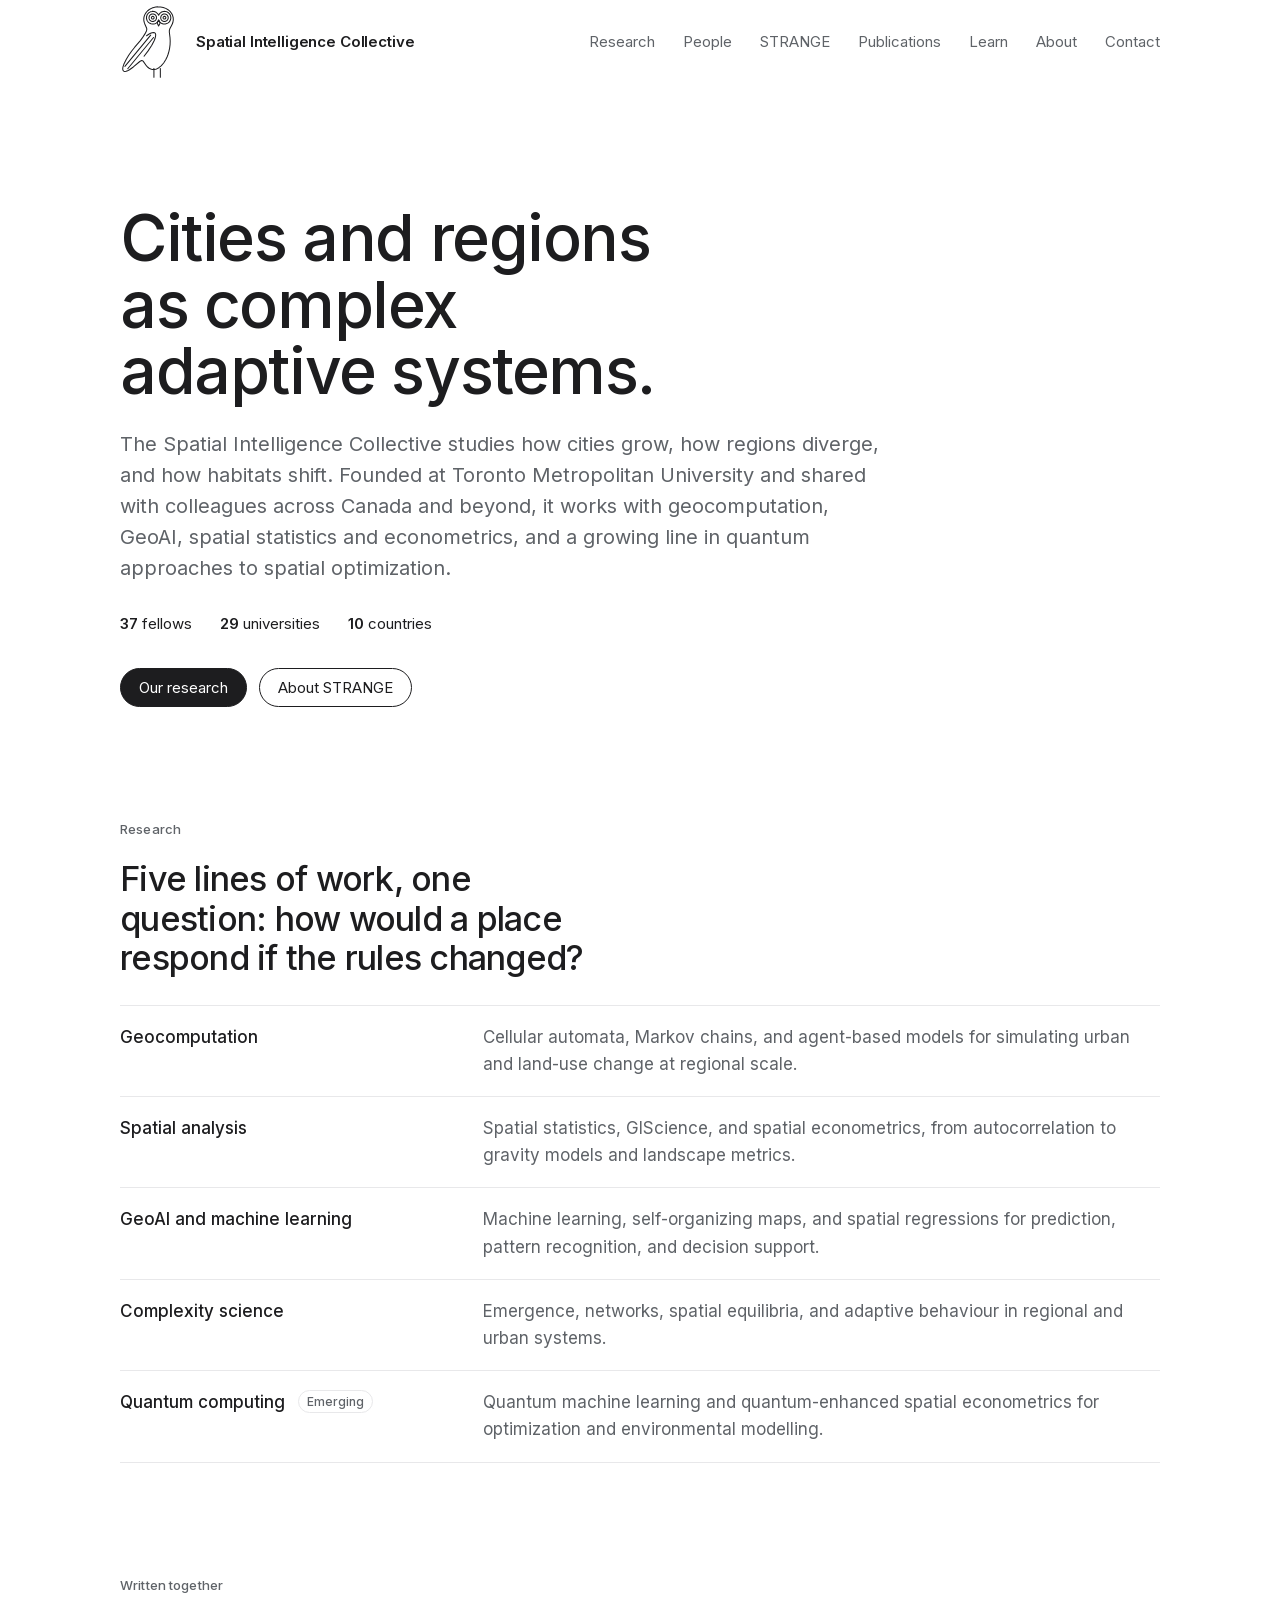
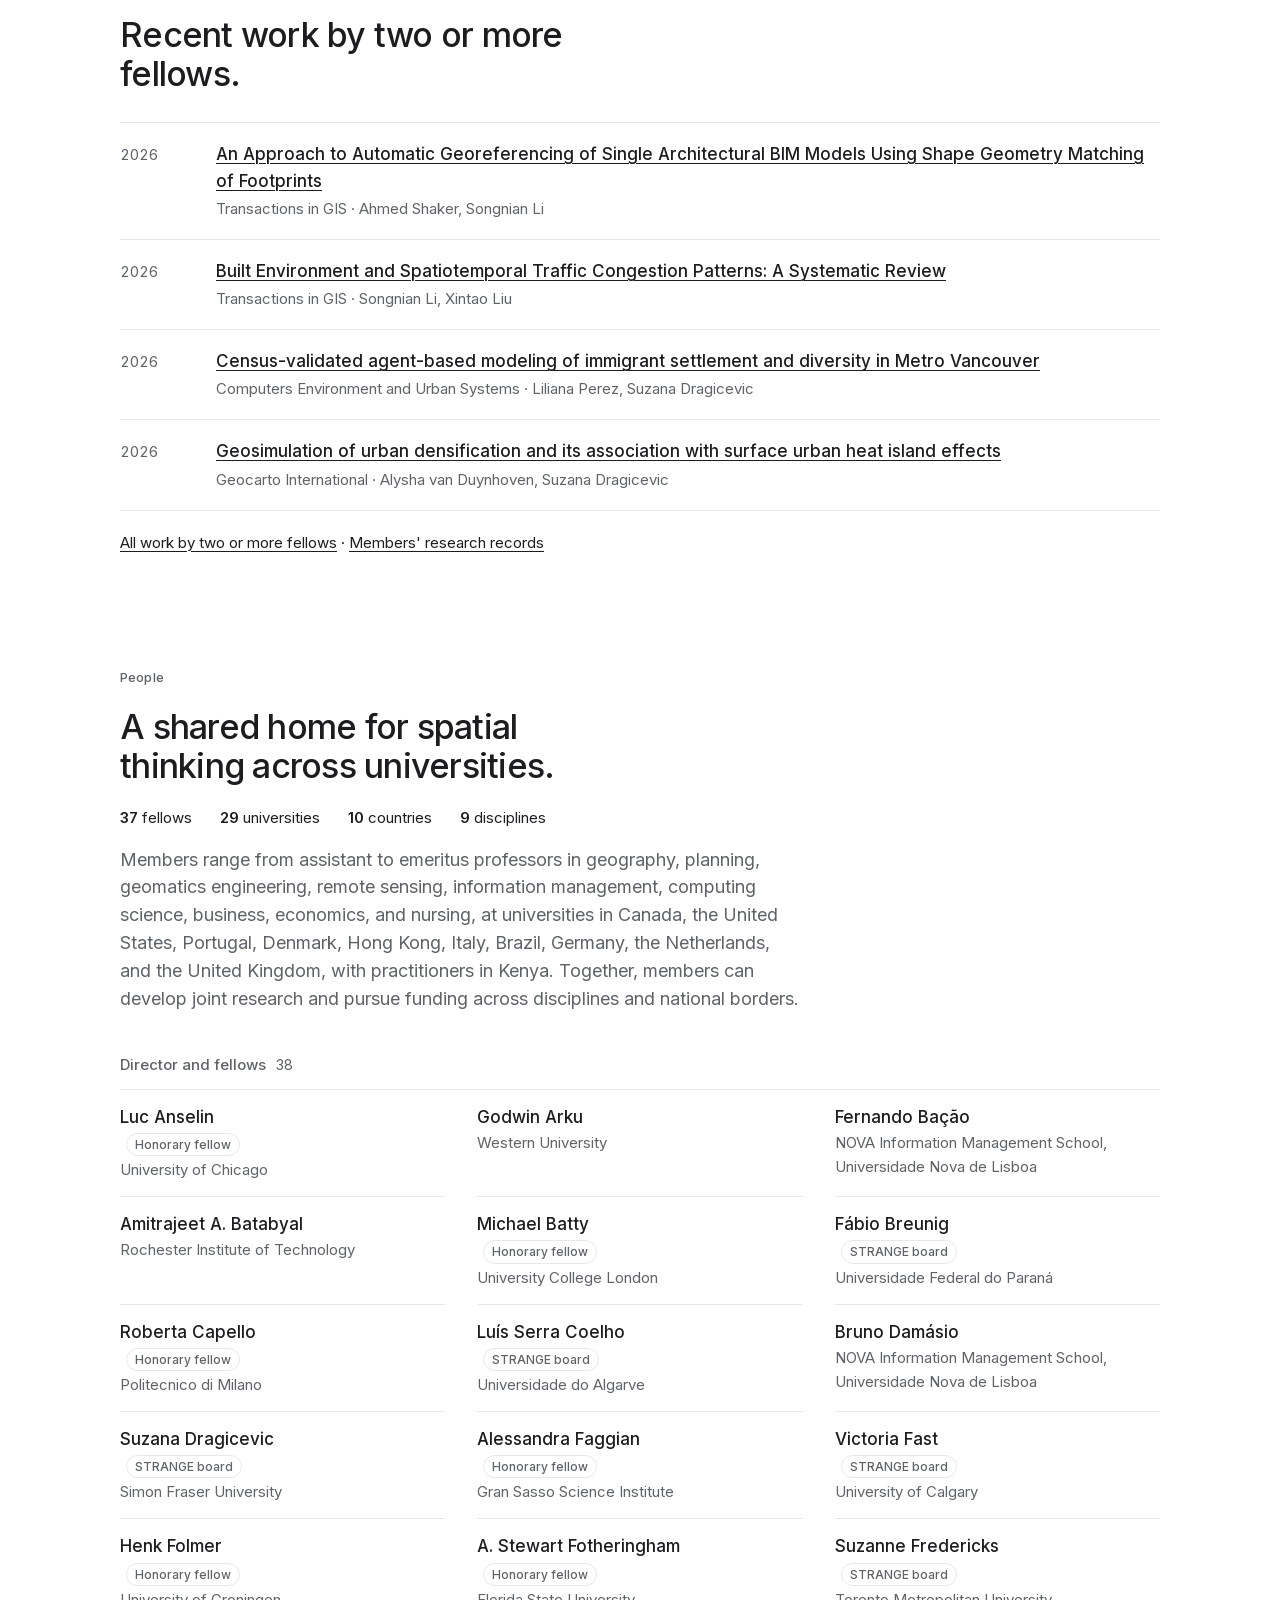
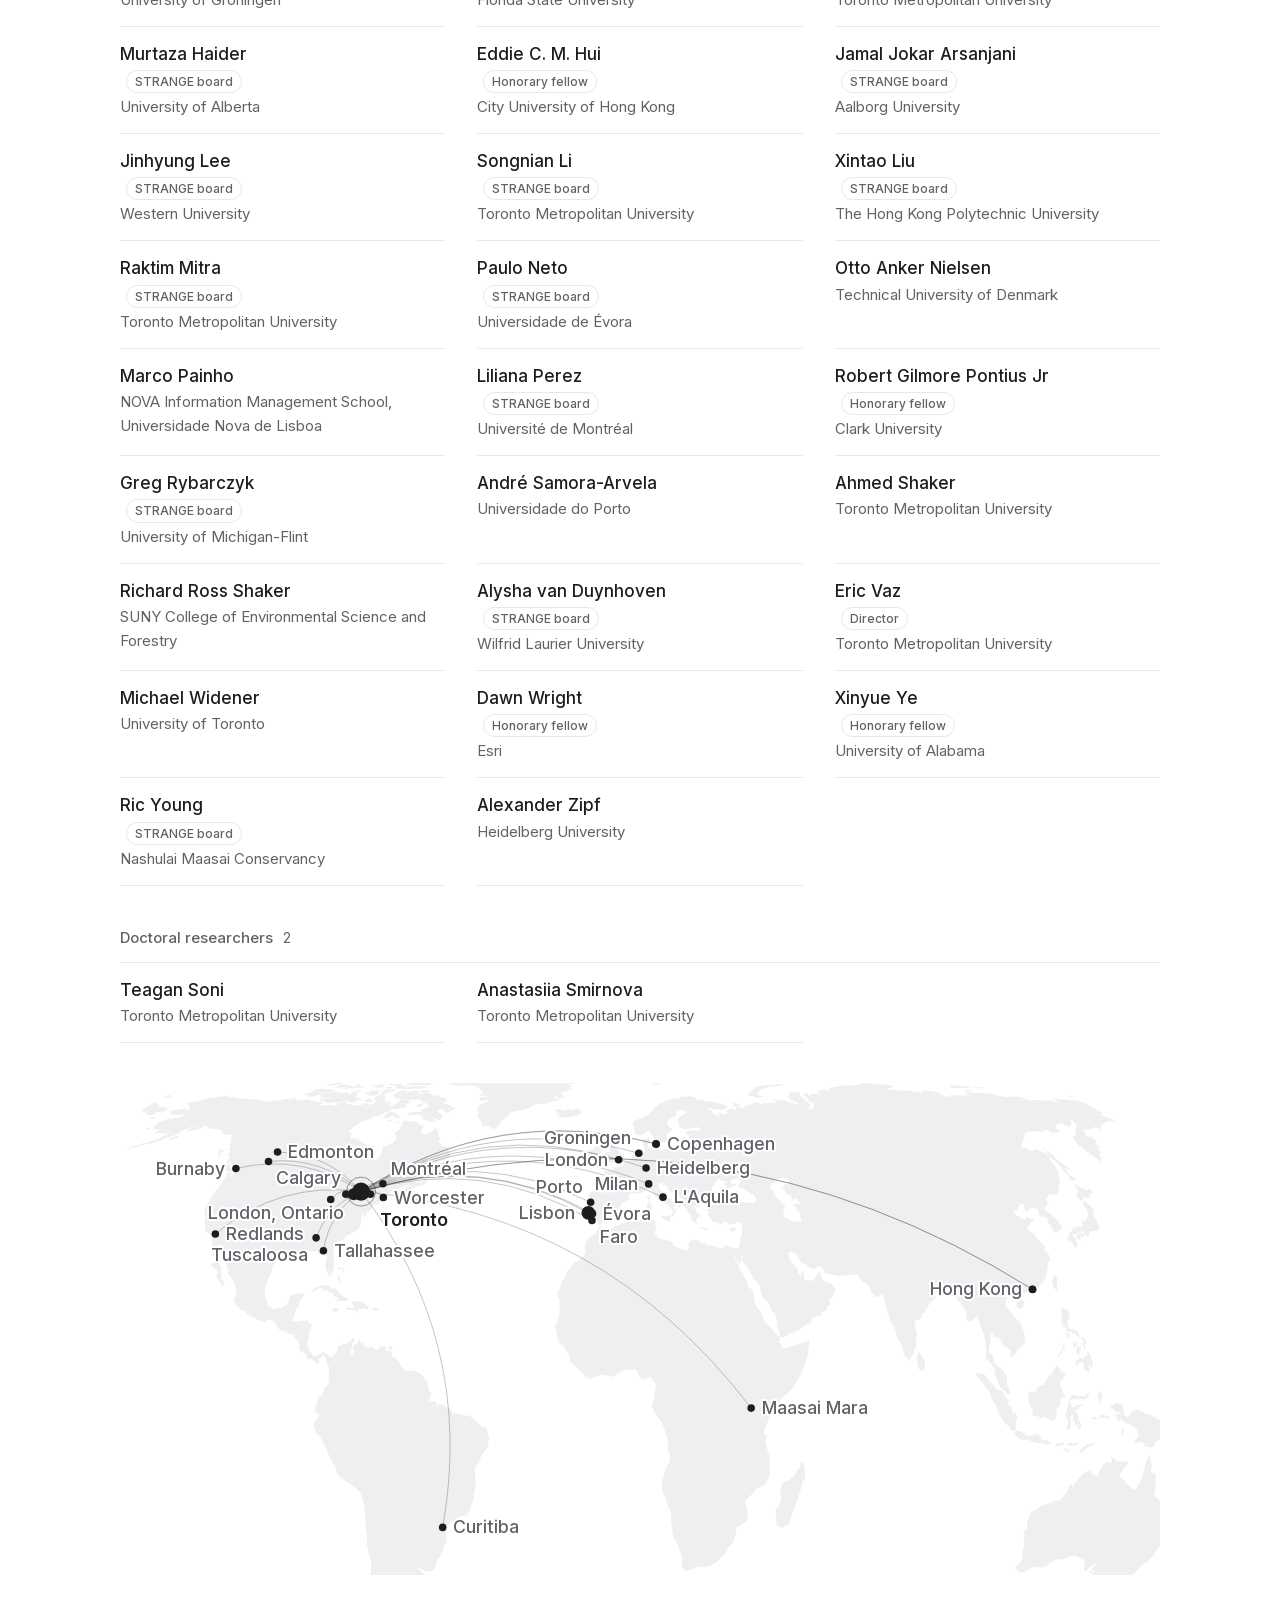
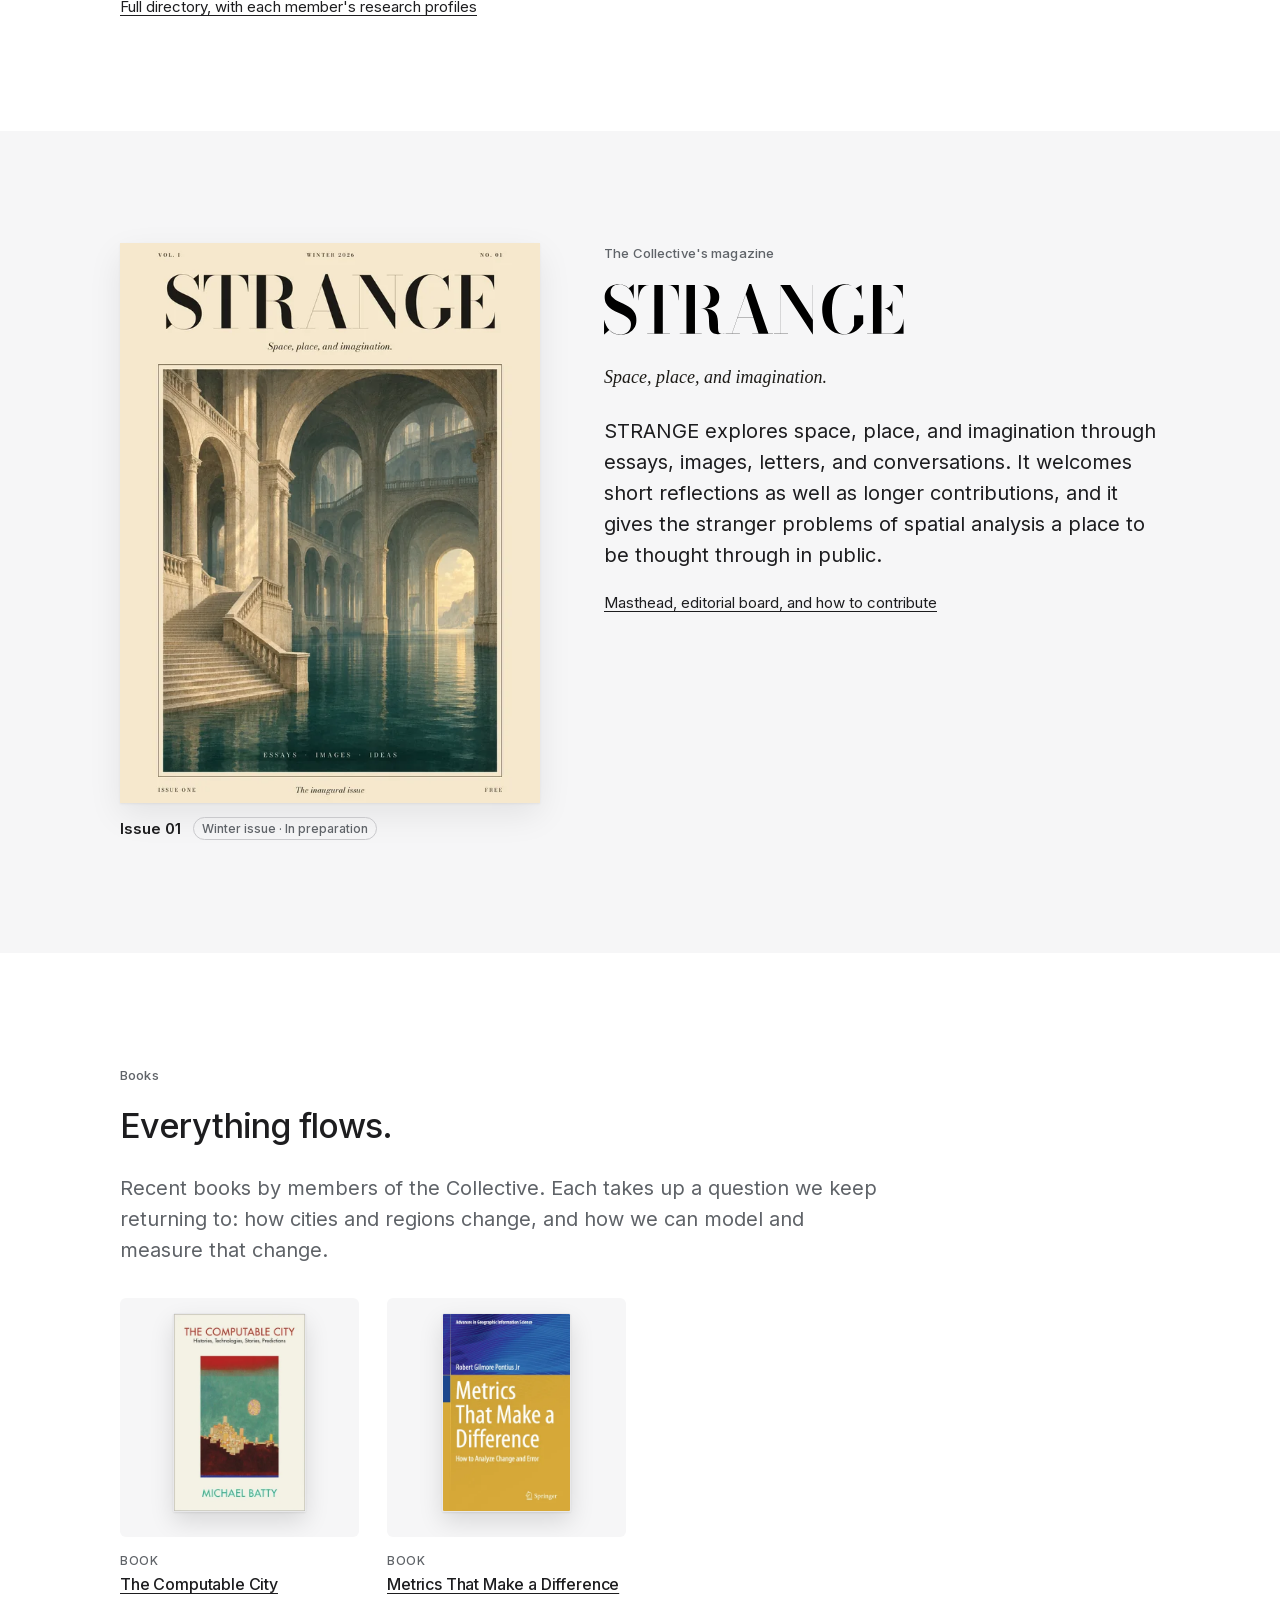
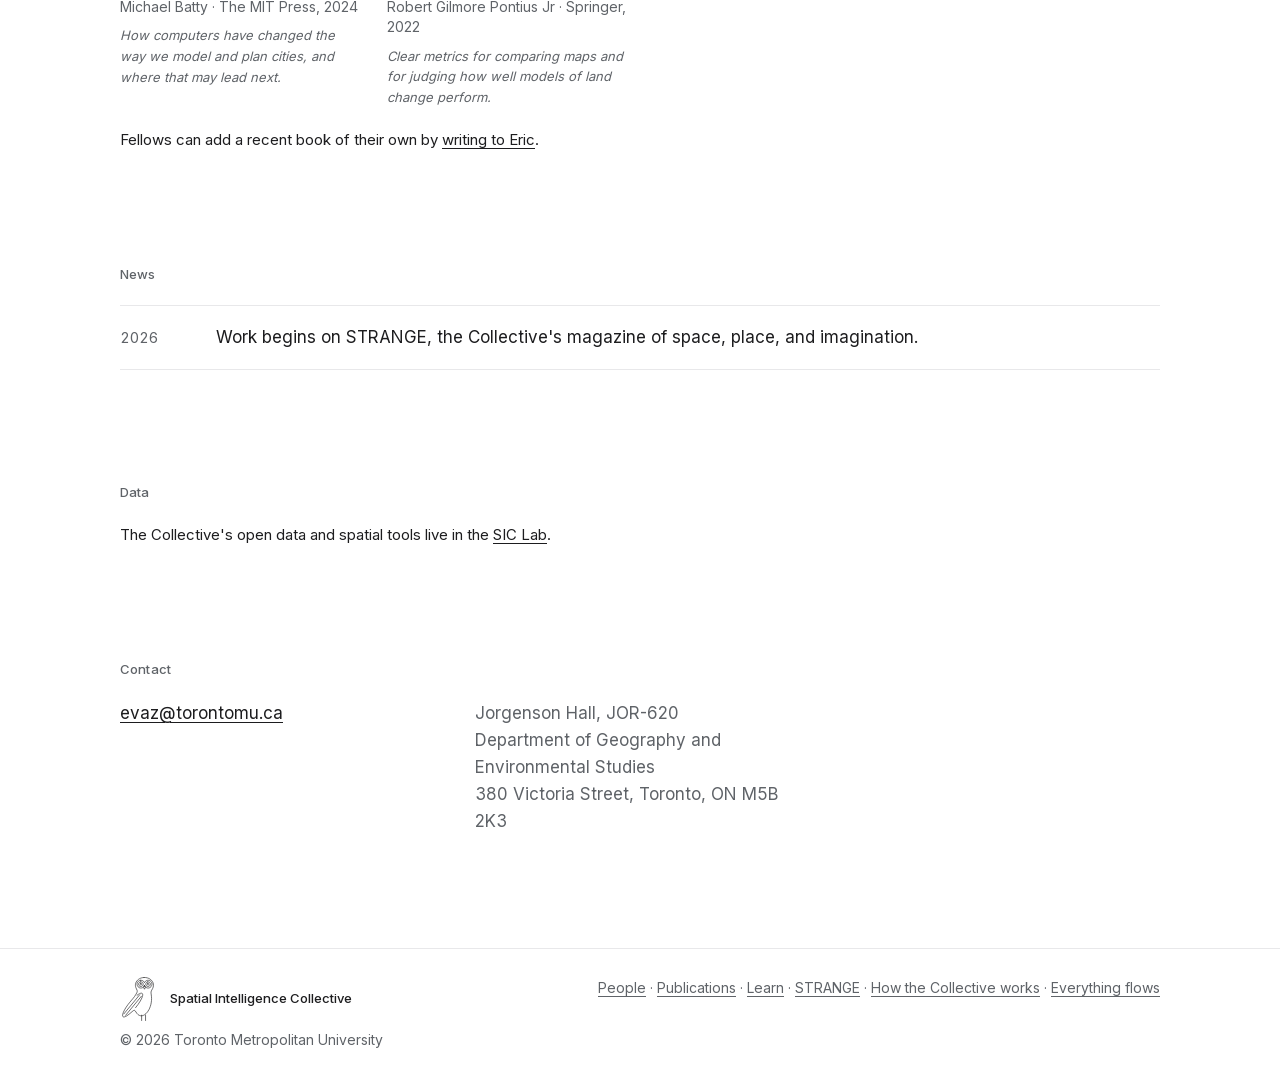
==== commit ee724d88: "Add Bruno Damásio and Fernando Bação (NOVA IMS) as fellows Co-Authored-By: Claude Opus 5.5 <noreply@" ====
--- a/index.html
+++ b/index.html
@@ -14,7 +14,7 @@
 <meta name="theme-color" content="#ffffff">
 <link rel="preload" href="assets/fonts/inter-latin.woff2" as="font" type="font/woff2" crossorigin>
 <link rel="stylesheet" href="assets/css/site.css?v=17">
-<!--b:jsonld--><script type="application/ld+json">{"@context": "https://schema.org", "@type": "Organization", "name": "Spatial Intelligence Collective", "url": "https://spatialintelligence.network/", "logo": "https://spatialintelligence.network/assets/art/logo-sic-owl.png", "description": "A research network studying cities and regions as complex adaptive systems.", "founder": {"@type": "Person", "name": "Eric Vaz", "affiliation": {"@type": "CollegeOrUniversity", "name": "Toronto Metropolitan University"}}, "member": [{"@type": "Person", "name": "Luc Anselin", "jobTitle": "Stein-Freiler Distinguished Service Professor of Spatial Data Science", "affiliation": {"@type": "CollegeOrUniversity", "name": "University of Chicago"}, "url": "https://spatialintelligence.network/people/#luc-anselin", "sameAs": ["https://orcid.org/0000-0003-1076-2220"]}, {"@type": "Person", "name": "Godwin Arku", "jobTitle": "Full Professor", "affiliation": {"@type": "CollegeOrUniversity", "name": "Western University"}, "url": "https://spatialintelligence.network/people/#godwin-arku", "sameAs": ["https://orcid.org/0000-0001-7720-1554", "https://scholar.google.com/citations?user=7_gUjc0AAAAJ"]}, {"@type": "Person", "name": "Amitrajeet A. Batabyal", "jobTitle": "Distinguished Professor", "affiliation": {"@type": "CollegeOrUniversity", "name": "Rochester Institute of Technology"}, "url": "https://spatialintelligence.network/people/#amitrajeet-batabyal", "sameAs": ["https://orcid.org/0000-0001-7813-1519"]}, {"@type": "Person", "name": "Michael Batty", "jobTitle": "Professor Emeritus", "affiliation": {"@type": "CollegeOrUniversity", "name": "University College London"}, "url": "https://spatialintelligence.network/people/#michael-batty", "sameAs": ["https://orcid.org/0000-0002-9931-1305", "https://scholar.google.com/citations?user=UqKi_qAAAAAJ"]}, {"@type": "Person", "name": "Fábio Breunig", "jobTitle": "Associate Professor", "affiliation": {"@type": "CollegeOrUniversity", "name": "Universidade Federal do Paraná"}, "url": "https://spatialintelligence.network/people/#fabio-breunig", "sameAs": ["https://orcid.org/0000-0002-0405-9603", "https://scholar.google.com/citations?user=ssCj7awAAAAJ"]}, {"@type": "Person", "name": "Roberta Capello", "jobTitle": "Full Professor", "affiliation": {"@type": "CollegeOrUniversity", "name": "Politecnico di Milano"}, "url": "https://spatialintelligence.network/people/#roberta-capello", "sameAs": ["https://orcid.org/0000-0003-0438-6900"]}, {"@type": "Person", "name": "Luís Serra Coelho", "jobTitle": "Full Professor", "affiliation": {"@type": "CollegeOrUniversity", "name": "Universidade do Algarve"}, "url": "https://spatialintelligence.network/people/#luis-serra-coelho", "sameAs": ["https://orcid.org/0000-0002-8074-4194"]}, {"@type": "Person", "name": "Suzana Dragicevic", "jobTitle": "Full Professor", "affiliation": {"@type": "CollegeOrUniversity", "name": "Simon Fraser University"}, "url": "https://spatialintelligence.network/people/#suzana-dragicevic", "sameAs": ["https://orcid.org/0000-0003-4144-7530", "https://scholar.google.com/citations?user=u30396MAAAAJ"]}, {"@type": "Person", "name": "Alessandra Faggian", "jobTitle": "Full Professor", "affiliation": {"@type": "CollegeOrUniversity", "name": "Gran Sasso Science Institute"}, "url": "https://spatialintelligence.network/people/#alessandra-faggian", "sameAs": ["https://orcid.org/0000-0002-2479-2933"]}, {"@type": "Person", "name": "Victoria Fast", "jobTitle": "Associate Professor", "affiliation": {"@type": "CollegeOrUniversity", "name": "University of Calgary"}, "url": "https://spatialintelligence.network/people/#victoria-fast", "sameAs": ["https://orcid.org/0000-0002-7093-3864", "https://scholar.google.com/citations?user=_5Bk4NYAAAAJ"]}, {"@type": "Person", "name": "Henk Folmer", "jobTitle": "Professor Emeritus", "affiliation": {"@type": "CollegeOrUniversity", "name": "University of Groningen"}, "url": "https://spatialintelligence.network/people/#henk-folmer", "sameAs": ["https://orcid.org/0000-0003-1742-4427"]}, {"@type": "Person", "name": "A. Stewart Fotheringham", "jobTitle": "Krafft Professor of Spatial Data Science", "affiliation": {"@type": "CollegeOrUniversity", "name": "Florida State University"}, "url": "https://spatialintelligence.network/people/#stewart-fotheringham", "sameAs": ["https://orcid.org/0000-0002-0407-1901"]}, {"@type": "Person", "name": "Suzanne Fredericks", "jobTitle": "Full Professor", "affiliation": {"@type": "CollegeOrUniversity", "name": "Toronto Metropolitan University"}, "url": "https://spatialintelligence.network/people/#suzanne-fredericks", "sameAs": ["https://orcid.org/0000-0002-7462-636X", "https://scholar.google.com/citations?user=B4zTPhMAAAAJ"]}, {"@type": "Person", "name": "Murtaza Haider", "jobTitle": "Full Professor", "affiliation": {"@type": "CollegeOrUniversity", "name": "University of Alberta"}, "url": "https://spatialintelligence.network/people/#murtaza-haider", "sameAs": ["https://orcid.org/0000-0003-4559-2014", "https://scholar.google.com/citations?user=WfxbeZ0AAAAJ"]}, {"@type": "Person", "name": "Eddie C. M. Hui", "jobTitle": "Chair Professor", "affiliation": {"@type": "CollegeOrUniversity", "name": "City University of Hong Kong"}, "url": "https://spatialintelligence.network/people/#eddie-hui", "sameAs": ["https://orcid.org/0000-0002-6974-891X"]}, {"@type": "Person", "name": "Jamal Jokar Arsanjani", "jobTitle": "Full Professor", "affiliation": {"@type": "CollegeOrUniversity", "name": "Aalborg University"}, "url": "https://spatialintelligence.network/people/#jamal-jokar-arsanjani", "sameAs": ["https://orcid.org/0000-0001-6347-2935", "https://scholar.google.com/citations?user=3DrsOpkAAAAJ"]}, {"@type": "Person", "name": "Jinhyung Lee", "jobTitle": "Associate Professor", "affiliation": {"@type": "CollegeOrUniversity", "name": "Western University"}, "url": "https://spatialintelligence.network/people/#jinhyung-lee", "sameAs": ["https://orcid.org/0000-0003-1859-3441", "https://scholar.google.com/citations?user=jU-OIv4AAAAJ"]}, {"@type": "Person", "name": "Songnian Li", "jobTitle": "Full Professor", "affiliation": {"@type": "CollegeOrUniversity", "name": "Toronto Metropolitan University"}, "url": "https://spatialintelligence.network/people/#songnian-li", "sameAs": ["https://orcid.org/0000-0002-8244-5681", "https://scholar.google.com/citations?user=RodaPPgAAAAJ"]}, {"@type": "Person", "name": "Xintao Liu", "jobTitle": "Associate Professor", "affiliation": {"@type": "CollegeOrUniversity", "name": "The Hong Kong Polytechnic University"}, "url": "https://spatialintelligence.network/people/#xintao-liu", "sameAs": ["https://orcid.org/0000-0002-7323-9878", "https://scholar.google.com/citations?user=BhcMunkAAAAJ"]}, {"@type": "Person", "name": "Raktim Mitra", "jobTitle": "Full Professor", "affiliation": {"@type": "CollegeOrUniversity", "name": "Toronto Metropolitan University"}, "url": "https://spatialintelligence.network/people/#raktim-mitra", "sameAs": ["https://orcid.org/0000-0001-6712-8568", "https://scholar.google.com/citations?user=FNtreSgAAAAJ"]}, {"@type": "Person", "name": "Paulo Neto", "jobTitle": "Full Professor", "affiliation": {"@type": "CollegeOrUniversity", "name": "Universidade de Évora"}, "url": "https://spatialintelligence.network/people/#paulo-neto", "sameAs": ["https://orcid.org/0000-0003-1583-983X"]}, {"@type": "Person", "name": "Otto Anker Nielsen", "jobTitle": "Full Professor", "affiliation": {"@type": "CollegeOrUniversity", "name": "Technical University of Denmark"}, "url": "https://spatialintelligence.network/people/#otto-anker-nielsen", "sameAs": ["https://orcid.org/0000-0001-7901-7021"]}, {"@type": "Person", "name": "Marco Painho", "jobTitle": "Full Professor", "affiliation": {"@type": "CollegeOrUniversity", "name": "NOVA Information Management School, Universidade Nova de Lisboa"}, "url": "https://spatialintelligence.network/people/#marco-painho", "sameAs": ["https://orcid.org/0000-0003-1136-3387", "https://scholar.google.com/citations?user=L1PHpI8AAAAJ"]}, {"@type": "Person", "name": "Liliana Perez", "jobTitle": "Full Professor", "affiliation": {"@type": "CollegeOrUniversity", "name": "Université de Montréal"}, "url": "https://spatialintelligence.network/people/#liliana-perez", "sameAs": ["https://orcid.org/0000-0002-6599-9893", "https://scholar.google.com/citations?user=iCCIPAoAAAAJ"]}, {"@type": "Person", "name": "Robert Gilmore Pontius Jr", "jobTitle": "Full Professor", "affiliation": {"@type": "CollegeOrUniversity", "name": "Clark University"}, "url": "https://spatialintelligence.network/people/#robert-gilmore-pontius", "sameAs": ["https://orcid.org/0000-0001-7287-5875", "https://scholar.google.com/citations?user=Lfmhbd8AAAAJ"]}, {"@type": "Person", "name": "Greg Rybarczyk", "jobTitle": "Full Professor", "affiliation": {"@type": "CollegeOrUniversity", "name": "University of Michigan-Flint"}, "url": "https://spatialintelligence.network/people/#greg-rybarczyk", "sameAs": ["https://orcid.org/0000-0002-3920-2780", "https://scholar.google.com/citations?user=hrvCZUQAAAAJ"]}, {"@type": "Person", "name": "André Samora-Arvela", "jobTitle": "Assistant Professor", "affiliation": {"@type": "CollegeOrUniversity", "name": "Universidade do Porto"}, "url": "https://spatialintelligence.network/people/#andre-samora-arvela", "sameAs": ["https://orcid.org/0000-0001-6528-1040"]}, {"@type": "Person", "name": "Ahmed Shaker", "jobTitle": "Full Professor", "affiliation": {"@type": "CollegeOrUniversity", "name": "Toronto Metropolitan University"}, "url": "https://spatialintelligence.network/people/#ahmed-shaker", "sameAs": ["https://orcid.org/0000-0003-1505-8216"]}, {"@type": "Person", "name": "Richard Ross Shaker", "jobTitle": "Assistant Professor", "affiliation": {"@type": "CollegeOrUniversity", "name": "SUNY College of Environmental Science and Forestry"}, "url": "https://spatialintelligence.network/people/#richard-shaker", "sameAs": ["https://orcid.org/0000-0002-3093-8628"]}, {"@type": "Person", "name": "Alysha van Duynhoven", "jobTitle": "Assistant Professor", "affiliation": {"@type": "CollegeOrUniversity", "name": "Wilfrid Laurier University"}, "url": "https://spatialintelligence.network/people/#alysha-van-duynhoven", "sameAs": ["https://orcid.org/0000-0002-4625-5426", "https://scholar.google.com/citations?user=Vh7MAJ0AAAAJ"]}, {"@type": "Person", "name": "Michael Widener", "jobTitle": "Full Professor", "affiliation": {"@type": "CollegeOrUniversity", "name": "University of Toronto"}, "url": "https://spatialintelligence.network/people/#michael-widener", "sameAs": ["https://orcid.org/0000-0003-3312-6710", "https://scholar.google.com/citations?user=EIjB7f0AAAAJ"]}, {"@type": "Person", "name": "Dawn Wright", "jobTitle": "Chief Scientist", "affiliation": {"@type": "Organization", "name": "Esri"}, "url": "https://spatialintelligence.network/people/#dawn-wright", "sameAs": ["https://orcid.org/0000-0002-2997-7611", "https://scholar.google.com/citations?user=yXytBYYAAAAJ"]}, {"@type": "Person", "name": "Xinyue Ye", "jobTitle": "Endowed Shelby Distinguished Professor", "affiliation": {"@type": "CollegeOrUniversity", "name": "University of Alabama"}, "url": "https://spatialintelligence.network/people/#xinyue-ye", "sameAs": ["https://orcid.org/0000-0001-8838-9476"]}, {"@type": "Person", "name": "Ric Young", "jobTitle": "Co-founder", "affiliation": {"@type": "Organization", "name": "Nashulai Maasai Conservancy"}, "url": "https://spatialintelligence.network/people/#ric-young"}, {"@type": "Person", "name": "Alexander Zipf", "jobTitle": "Full Professor", "affiliation": {"@type": "CollegeOrUniversity", "name": "Heidelberg University"}, "url": "https://spatialintelligence.network/people/#alexander-zipf", "sameAs": ["https://orcid.org/0000-0003-4916-9838", "https://scholar.google.com/citations?user=1TAZiPwAAAAJ"]}]}</script><!--/b:jsonld-->
+<!--b:jsonld--><script type="application/ld+json">{"@context": "https://schema.org", "@type": "Organization", "name": "Spatial Intelligence Collective", "url": "https://spatialintelligence.network/", "logo": "https://spatialintelligence.network/assets/art/logo-sic-owl.png", "description": "A research network studying cities and regions as complex adaptive systems.", "founder": {"@type": "Person", "name": "Eric Vaz", "affiliation": {"@type": "CollegeOrUniversity", "name": "Toronto Metropolitan University"}}, "member": [{"@type": "Person", "name": "Luc Anselin", "jobTitle": "Stein-Freiler Distinguished Service Professor of Spatial Data Science", "affiliation": {"@type": "CollegeOrUniversity", "name": "University of Chicago"}, "url": "https://spatialintelligence.network/people/#luc-anselin", "sameAs": ["https://orcid.org/0000-0003-1076-2220"]}, {"@type": "Person", "name": "Godwin Arku", "jobTitle": "Full Professor", "affiliation": {"@type": "CollegeOrUniversity", "name": "Western University"}, "url": "https://spatialintelligence.network/people/#godwin-arku", "sameAs": ["https://orcid.org/0000-0001-7720-1554", "https://scholar.google.com/citations?user=7_gUjc0AAAAJ"]}, {"@type": "Person", "name": "Fernando Bação", "jobTitle": "Full Professor", "affiliation": {"@type": "CollegeOrUniversity", "name": "NOVA Information Management School, Universidade Nova de Lisboa"}, "url": "https://spatialintelligence.network/people/#fernando-bacao", "sameAs": ["https://orcid.org/0000-0002-0834-0275", "https://scholar.google.com/citations?user=sFoh1WAAAAAJ"]}, {"@type": "Person", "name": "Amitrajeet A. Batabyal", "jobTitle": "Distinguished Professor", "affiliation": {"@type": "CollegeOrUniversity", "name": "Rochester Institute of Technology"}, "url": "https://spatialintelligence.network/people/#amitrajeet-batabyal", "sameAs": ["https://orcid.org/0000-0001-7813-1519"]}, {"@type": "Person", "name": "Michael Batty", "jobTitle": "Professor Emeritus", "affiliation": {"@type": "CollegeOrUniversity", "name": "University College London"}, "url": "https://spatialintelligence.network/people/#michael-batty", "sameAs": ["https://orcid.org/0000-0002-9931-1305", "https://scholar.google.com/citations?user=UqKi_qAAAAAJ"]}, {"@type": "Person", "name": "Fábio Breunig", "jobTitle": "Associate Professor", "affiliation": {"@type": "CollegeOrUniversity", "name": "Universidade Federal do Paraná"}, "url": "https://spatialintelligence.network/people/#fabio-breunig", "sameAs": ["https://orcid.org/0000-0002-0405-9603", "https://scholar.google.com/citations?user=ssCj7awAAAAJ"]}, {"@type": "Person", "name": "Roberta Capello", "jobTitle": "Full Professor", "affiliation": {"@type": "CollegeOrUniversity", "name": "Politecnico di Milano"}, "url": "https://spatialintelligence.network/people/#roberta-capello", "sameAs": ["https://orcid.org/0000-0003-0438-6900"]}, {"@type": "Person", "name": "Luís Serra Coelho", "jobTitle": "Full Professor", "affiliation": {"@type": "CollegeOrUniversity", "name": "Universidade do Algarve"}, "url": "https://spatialintelligence.network/people/#luis-serra-coelho", "sameAs": ["https://orcid.org/0000-0002-8074-4194"]}, {"@type": "Person", "name": "Bruno Damásio", "jobTitle": "Assistant Professor", "affiliation": {"@type": "CollegeOrUniversity", "name": "NOVA Information Management School, Universidade Nova de Lisboa"}, "url": "https://spatialintelligence.network/people/#bruno-damasio", "sameAs": ["https://orcid.org/0000-0002-2289-3087", "https://scholar.google.com/citations?user=7CJB4pgAAAAJ"]}, {"@type": "Person", "name": "Suzana Dragicevic", "jobTitle": "Full Professor", "affiliation": {"@type": "CollegeOrUniversity", "name": "Simon Fraser University"}, "url": "https://spatialintelligence.network/people/#suzana-dragicevic", "sameAs": ["https://orcid.org/0000-0003-4144-7530", "https://scholar.google.com/citations?user=u30396MAAAAJ"]}, {"@type": "Person", "name": "Alessandra Faggian", "jobTitle": "Full Professor", "affiliation": {"@type": "CollegeOrUniversity", "name": "Gran Sasso Science Institute"}, "url": "https://spatialintelligence.network/people/#alessandra-faggian", "sameAs": ["https://orcid.org/0000-0002-2479-2933"]}, {"@type": "Person", "name": "Victoria Fast", "jobTitle": "Associate Professor", "affiliation": {"@type": "CollegeOrUniversity", "name": "University of Calgary"}, "url": "https://spatialintelligence.network/people/#victoria-fast", "sameAs": ["https://orcid.org/0000-0002-7093-3864", "https://scholar.google.com/citations?user=_5Bk4NYAAAAJ"]}, {"@type": "Person", "name": "Henk Folmer", "jobTitle": "Professor Emeritus", "affiliation": {"@type": "CollegeOrUniversity", "name": "University of Groningen"}, "url": "https://spatialintelligence.network/people/#henk-folmer", "sameAs": ["https://orcid.org/0000-0003-1742-4427"]}, {"@type": "Person", "name": "A. Stewart Fotheringham", "jobTitle": "Krafft Professor of Spatial Data Science", "affiliation": {"@type": "CollegeOrUniversity", "name": "Florida State University"}, "url": "https://spatialintelligence.network/people/#stewart-fotheringham", "sameAs": ["https://orcid.org/0000-0002-0407-1901"]}, {"@type": "Person", "name": "Suzanne Fredericks", "jobTitle": "Full Professor", "affiliation": {"@type": "CollegeOrUniversity", "name": "Toronto Metropolitan University"}, "url": "https://spatialintelligence.network/people/#suzanne-fredericks", "sameAs": ["https://orcid.org/0000-0002-7462-636X", "https://scholar.google.com/citations?user=B4zTPhMAAAAJ"]}, {"@type": "Person", "name": "Murtaza Haider", "jobTitle": "Full Professor", "affiliation": {"@type": "CollegeOrUniversity", "name": "University of Alberta"}, "url": "https://spatialintelligence.network/people/#murtaza-haider", "sameAs": ["https://orcid.org/0000-0003-4559-2014", "https://scholar.google.com/citations?user=WfxbeZ0AAAAJ"]}, {"@type": "Person", "name": "Eddie C. M. Hui", "jobTitle": "Chair Professor", "affiliation": {"@type": "CollegeOrUniversity", "name": "City University of Hong Kong"}, "url": "https://spatialintelligence.network/people/#eddie-hui", "sameAs": ["https://orcid.org/0000-0002-6974-891X"]}, {"@type": "Person", "name": "Jamal Jokar Arsanjani", "jobTitle": "Full Professor", "affiliation": {"@type": "CollegeOrUniversity", "name": "Aalborg University"}, "url": "https://spatialintelligence.network/people/#jamal-jokar-arsanjani", "sameAs": ["https://orcid.org/0000-0001-6347-2935", "https://scholar.google.com/citations?user=3DrsOpkAAAAJ"]}, {"@type": "Person", "name": "Jinhyung Lee", "jobTitle": "Associate Professor", "affiliation": {"@type": "CollegeOrUniversity", "name": "Western University"}, "url": "https://spatialintelligence.network/people/#jinhyung-lee", "sameAs": ["https://orcid.org/0000-0003-1859-3441", "https://scholar.google.com/citations?user=jU-OIv4AAAAJ"]}, {"@type": "Person", "name": "Songnian Li", "jobTitle": "Full Professor", "affiliation": {"@type": "CollegeOrUniversity", "name": "Toronto Metropolitan University"}, "url": "https://spatialintelligence.network/people/#songnian-li", "sameAs": ["https://orcid.org/0000-0002-8244-5681", "https://scholar.google.com/citations?user=RodaPPgAAAAJ"]}, {"@type": "Person", "name": "Xintao Liu", "jobTitle": "Associate Professor", "affiliation": {"@type": "CollegeOrUniversity", "name": "The Hong Kong Polytechnic University"}, "url": "https://spatialintelligence.network/people/#xintao-liu", "sameAs": ["https://orcid.org/0000-0002-7323-9878", "https://scholar.google.com/citations?user=BhcMunkAAAAJ"]}, {"@type": "Person", "name": "Raktim Mitra", "jobTitle": "Full Professor", "affiliation": {"@type": "CollegeOrUniversity", "name": "Toronto Metropolitan University"}, "url": "https://spatialintelligence.network/people/#raktim-mitra", "sameAs": ["https://orcid.org/0000-0001-6712-8568", "https://scholar.google.com/citations?user=FNtreSgAAAAJ"]}, {"@type": "Person", "name": "Paulo Neto", "jobTitle": "Full Professor", "affiliation": {"@type": "CollegeOrUniversity", "name": "Universidade de Évora"}, "url": "https://spatialintelligence.network/people/#paulo-neto", "sameAs": ["https://orcid.org/0000-0003-1583-983X"]}, {"@type": "Person", "name": "Otto Anker Nielsen", "jobTitle": "Full Professor", "affiliation": {"@type": "CollegeOrUniversity", "name": "Technical University of Denmark"}, "url": "https://spatialintelligence.network/people/#otto-anker-nielsen", "sameAs": ["https://orcid.org/0000-0001-7901-7021"]}, {"@type": "Person", "name": "Marco Painho", "jobTitle": "Full Professor", "affiliation": {"@type": "CollegeOrUniversity", "name": "NOVA Information Management School, Universidade Nova de Lisboa"}, "url": "https://spatialintelligence.network/people/#marco-painho", "sameAs": ["https://orcid.org/0000-0003-1136-3387", "https://scholar.google.com/citations?user=L1PHpI8AAAAJ"]}, {"@type": "Person", "name": "Liliana Perez", "jobTitle": "Full Professor", "affiliation": {"@type": "CollegeOrUniversity", "name": "Université de Montréal"}, "url": "https://spatialintelligence.network/people/#liliana-perez", "sameAs": ["https://orcid.org/0000-0002-6599-9893", "https://scholar.google.com/citations?user=iCCIPAoAAAAJ"]}, {"@type": "Person", "name": "Robert Gilmore Pontius Jr", "jobTitle": "Full Professor", "affiliation": {"@type": "CollegeOrUniversity", "name": "Clark University"}, "url": "https://spatialintelligence.network/people/#robert-gilmore-pontius", "sameAs": ["https://orcid.org/0000-0001-7287-5875", "https://scholar.google.com/citations?user=Lfmhbd8AAAAJ"]}, {"@type": "Person", "name": "Greg Rybarczyk", "jobTitle": "Full Professor", "affiliation": {"@type": "CollegeOrUniversity", "name": "University of Michigan-Flint"}, "url": "https://spatialintelligence.network/people/#greg-rybarczyk", "sameAs": ["https://orcid.org/0000-0002-3920-2780", "https://scholar.google.com/citations?user=hrvCZUQAAAAJ"]}, {"@type": "Person", "name": "André Samora-Arvela", "jobTitle": "Assistant Professor", "affiliation": {"@type": "CollegeOrUniversity", "name": "Universidade do Porto"}, "url": "https://spatialintelligence.network/people/#andre-samora-arvela", "sameAs": ["https://orcid.org/0000-0001-6528-1040"]}, {"@type": "Person", "name": "Ahmed Shaker", "jobTitle": "Full Professor", "affiliation": {"@type": "CollegeOrUniversity", "name": "Toronto Metropolitan University"}, "url": "https://spatialintelligence.network/people/#ahmed-shaker", "sameAs": ["https://orcid.org/0000-0003-1505-8216"]}, {"@type": "Person", "name": "Richard Ross Shaker", "jobTitle": "Assistant Professor", "affiliation": {"@type": "CollegeOrUniversity", "name": "SUNY College of Environmental Science and Forestry"}, "url": "https://spatialintelligence.network/people/#richard-shaker", "sameAs": ["https://orcid.org/0000-0002-3093-8628"]}, {"@type": "Person", "name": "Alysha van Duynhoven", "jobTitle": "Assistant Professor", "affiliation": {"@type": "CollegeOrUniversity", "name": "Wilfrid Laurier University"}, "url": "https://spatialintelligence.network/people/#alysha-van-duynhoven", "sameAs": ["https://orcid.org/0000-0002-4625-5426", "https://scholar.google.com/citations?user=Vh7MAJ0AAAAJ"]}, {"@type": "Person", "name": "Michael Widener", "jobTitle": "Full Professor", "affiliation": {"@type": "CollegeOrUniversity", "name": "University of Toronto"}, "url": "https://spatialintelligence.network/people/#michael-widener", "sameAs": ["https://orcid.org/0000-0003-3312-6710", "https://scholar.google.com/citations?user=EIjB7f0AAAAJ"]}, {"@type": "Person", "name": "Dawn Wright", "jobTitle": "Chief Scientist", "affiliation": {"@type": "Organization", "name": "Esri"}, "url": "https://spatialintelligence.network/people/#dawn-wright", "sameAs": ["https://orcid.org/0000-0002-2997-7611", "https://scholar.google.com/citations?user=yXytBYYAAAAJ"]}, {"@type": "Person", "name": "Xinyue Ye", "jobTitle": "Endowed Shelby Distinguished Professor", "affiliation": {"@type": "CollegeOrUniversity", "name": "University of Alabama"}, "url": "https://spatialintelligence.network/people/#xinyue-ye", "sameAs": ["https://orcid.org/0000-0001-8838-9476"]}, {"@type": "Person", "name": "Ric Young", "jobTitle": "Co-founder", "affiliation": {"@type": "Organization", "name": "Nashulai Maasai Conservancy"}, "url": "https://spatialintelligence.network/people/#ric-young"}, {"@type": "Person", "name": "Alexander Zipf", "jobTitle": "Full Professor", "affiliation": {"@type": "CollegeOrUniversity", "name": "Heidelberg University"}, "url": "https://spatialintelligence.network/people/#alexander-zipf", "sameAs": ["https://orcid.org/0000-0003-4916-9838", "https://scholar.google.com/citations?user=1TAZiPwAAAAJ"]}]}</script><!--/b:jsonld-->
 <link rel="icon" href="data:image/svg+xml,<svg xmlns='http://www.w3.org/2000/svg' viewBox='394 89 292 292' fill='none' stroke='%23111' stroke-width='24' stroke-linecap='round' stroke-linejoin='round'><path d='M523 128 L526 128 L529 127 L532 127 L535 127 L538 127 L541 127 L544 127 L547 127 L550 127 L553 128 L556 128 L558 128 L561 128 L564 129 L566 129 L569 130 L571 130 L574 131 L576 131 L578 132 L581 133 L583 133 L585 134 L588 135 L590 136 L592 136 L594 137 L596 138 L599 139 L601 140 L603 141 L605 142 L607 143 L609 144 L611 145 L613 146 L614 147 L616 148 L618 149 L620 151 L622 152 L623 153 L625 154 L627 156 L629 157 L630 158 L632 160 L633 161 L635 163 L636 164 L638 166 L639 167 L641 169 L642 170 L644 172 L645 173 L646 175 L648 177 L649 178 L650 180 L652 182 L653 184 L654 186 L655 188 L656 189 L657 191 L658 193 L659 195 L660 197 L661 200 L662 202 L663 204 L663 206 L664 208 L665 211 L665 213 L666 216 L666 218 L667 221 L667 223 L668 226 L668 229 L668 232 L668 235 L668 238 L668 241 L668 244 L667 247 L667 249 L666 252 L666 254 L665 257 L665 259 L664 262 L663 264 L663 266 L662 268 L661 270 L660 273 L659 275 L658 277 L657 279 L656 281 L655 282 L654 284 L653 286 L652 288 L650 290 L649 292 L648 293 L646 295 L645 297 L644 298 L642 300 L641 301 L639 303 L638 304 L636 306 L635 307 L633 309 L632 310 L630 312 L629 313 L627 314 L625 316 L623 317 L622 318 L620 319 L618 321 L616 322 L614 323 L613 324 L611 325 L609 326 L607 327 L605 328 L603 329 L601 330 L599 331 L596 332 L594 333 L592 334 L590 334 L588 335 L585 336 L583 337 L581 337 L578 338 L576 339 L574 339 L571 340 L569 340 L566 341 L564 341 L561 342 L558 342 L556 342 L553 342 L550 343 L547 343 L544 343 L541 343 L538 343 L535 343 L532 343 L529 343 L526 342 L523 342 L521 342 L518 341 L515 341 L513 341 L510 340 L508 340 L505 339 L503 338 L501 338 L498 337 L496 336 L494 336 L492 335 L489 334 L487 333 L485 333 L483 332 L481 331 L479 330 L477 329 L475 328 L473 327 L471 326 L469 325 L467 324 L465 323 L463 321 L461 320 L460 319 L458 318 L456 316 L454 315 L453 314 L451 313 L449 311 L448 310 L446 308 L445 307 L443 305 L442 304 L440 302 L439 301 L437 299 L436 298 L434 296 L433 294 L432 293 L431 291 L429 289 L428 287 L427 286 L426 284 L425 282 L424 280 L423 278 L422 276 L421 274 L420 272 L419 270 L418 268 L417 265 L416 263 L416 261 L415 258 L414 256 L414 254 L413 251 L413 248 L413 246 L412 243 L412 240 L412 237 L412 234 L412 231 L412 228 L413 225 L413 222 L413 220 L414 217 L414 215 L415 212 L415 210 L416 208 L417 205 L418 203 L419 201 L419 199 L420 197 L421 195 L422 193 L423 191 L424 189 L425 187 L427 185 L428 183 L429 181 L430 180 L431 178 L433 176 L434 174 L435 173 L437 171 L438 170 L440 168 L441 167 L443 165 L444 164 L446 162 L447 161 L449 159 L450 158 L452 157 L454 155 L455 154 L457 153 L459 151 L461 150 L463 149 L464 148 L466 147 L468 146 L470 145 L472 144 L474 142 L476 141 L478 141 L480 140 L482 139 L484 138 L486 137 L489 136 L491 135 L493 135 L495 134 L498 133 L500 132 L502 132 L505 131 L507 131 L510 130 L512 130 L515 129 L517 129 L520 128 L523 128'/><path d='M480 169 L483 168 L486 168 L489 168 L492 168 L495 168 L498 169 L500 169 L503 170 L505 170 L508 171 L510 172 L512 173 L514 174 L516 175 L518 176 L520 177 L521 178 L523 179 L525 181 L526 182 L528 184 L529 185 L531 187 L532 188 L533 190 L535 192 L536 194 L537 195 L538 197 L539 199 L540 202 L541 204 L541 203 L542 201 L543 199 L544 197 L545 195 L546 193 L548 191 L549 189 L550 188 L552 186 L553 185 L555 183 L556 182 L558 180 L559 179 L561 178 L563 176 L565 175 L567 174 L569 173 L571 172 L573 171 L575 171 L577 170 L580 169 L582 169 L585 168 L588 168 L591 168 L594 168 L597 168 L600 169 L602 169 L605 170 L607 170 L610 171 L612 172 L614 173 L616 174 L618 175 L620 176 L622 177 L623 178 L625 179 L627 181 L628 182 L630 184 L631 185 L633 187 L634 188 L635 190 L637 192 L638 194 L639 195 L640 197 L641 199 L642 202 L643 204 L644 206 L644 208 L645 211 L645 213 L646 216 L646 219 L646 222 L646 225 L646 228 L645 231 L645 233 L644 236 L644 238 L643 240 L642 242 L641 245 L640 247 L639 249 L638 250 L637 252 L635 254 L634 256 L633 257 L631 259 L630 260 L628 262 L627 263 L625 265 L623 266 L622 267 L620 268 L618 269 L616 270 L614 271 L612 272 L610 273 L607 274 L605 274 L602 275 L600 275 L597 276 L594 276 L591 276 L588 276 L585 276 L582 275 L580 275 L577 274 L575 273 L573 273 L571 272 L569 271 L567 270 L565 269 L563 268 L561 266 L559 265 L558 264 L556 262 L555 261 L553 259 L552 258 L550 256 L549 255 L548 253 L546 251 L545 249 L544 247 L543 245 L542 243 L541 241 L541 240 L540 242 L539 245 L538 247 L537 249 L536 250 L535 252 L533 254 L532 256 L531 257 L529 259 L528 260 L526 262 L525 263 L523 265 L521 266 L520 267 L518 268 L516 269 L514 270 L512 271 L510 272 L508 273 L505 274 L503 274 L500 275 L498 275 L495 276 L492 276 L489 276 L486 276 L483 276 L480 275 L478 275 L475 274 L473 273 L471 273 L469 272 L467 271 L465 270 L463 269 L461 268 L459 266 L457 265 L456 264 L454 262 L453 261 L451 259 L450 258 L448 256 L447 255 L446 253 L444 251 L443 249 L442 247 L441 245 L440 243 L439 241 L439 239 L438 237 L437 234 L437 232 L436 229 L436 226 L436 223 L436 220 L436 217 L437 214 L437 212 L438 209 L438 207 L439 204 L440 202 L441 200 L442 198 L443 196 L444 194 L445 192 L446 191 L447 189 L449 187 L450 186 L452 184 L453 183 L455 181 L456 180 L458 179 L460 177 L462 176 L463 175 L465 174 L467 173 L470 172 L472 171 L474 170 L476 170 L479 169'/><path d='M485 205 L488 204 L491 204 L494 204 L496 205 L498 206 L500 207 L502 209 L503 210 L505 212 L506 214 L507 216 L508 218 L508 221 L508 224 L507 227 L507 229 L506 231 L504 233 L503 234 L501 236 L500 237 L498 238 L496 239 L493 240 L490 240 L487 240 L484 239 L482 238 L480 237 L479 236 L477 234 L476 233 L474 231 L473 229 L473 227 L472 224 L472 221 L472 218 L473 216 L474 214 L475 212 L477 210 L478 209 L480 207 L482 206 L484 205'/><path d='M587 205 L590 204 L593 204 L596 204 L598 205 L600 206 L602 207 L604 209 L605 210 L607 212 L608 214 L609 216 L610 218 L610 221 L610 224 L609 227 L609 229 L608 231 L606 233 L605 234 L603 236 L602 237 L600 238 L598 239 L595 240 L592 240 L589 240 L586 239 L584 238 L582 237 L581 236 L579 234 L578 233 L576 231 L575 229 L575 227 L574 224 L574 221 L574 218 L575 216 L576 214 L577 212 L579 210 L580 209 L582 207 L584 206 L586 205'/><path d='M541 242 L542 244 L543 246 L544 248 L545 250 L546 252 L547 254 L548 256 L549 258 L550 260 L551 262 L552 264 L553 266 L554 268 L554 271 L554 273 L552 275 L552 277 L550 279 L550 281 L548 283 L548 285 L546 287 L546 289 L544 291 L544 293 L542 295 L542 297 L540 296 L539 294 L538 292 L537 290 L536 288 L535 286 L534 284 L533 282 L532 280 L531 278 L530 276 L529 274 L528 272 L527 270 L528 268 L529 266 L530 264 L531 262 L532 260 L533 258 L534 256 L535 254 L536 252 L537 250 L538 248 L539 246 L540 244'/></svg>">
 </head>
 <body>
@@ -42,7 +42,7 @@
   <div class="wrap">
     <h1>Cities and regions as complex adaptive systems.</h1>
     <p class="lede">The Spatial Intelligence Collective studies how cities grow, how regions diverge, and how habitats shift. Founded at Toronto Metropolitan University and shared with colleagues across Canada and beyond, it works with geocomputation, GeoAI, spatial statistics and econometrics, and a growing line in quantum approaches to spatial optimization.</p>
-    <ul class="facts"><!--b:facts--><li><b>35</b> fellows</li><li><b>29</b> universities</li><li><b>10</b> countries</li><!--/b:facts--></ul>
+    <ul class="facts"><!--b:facts--><li><b>37</b> fellows</li><li><b>29</b> universities</li><li><b>10</b> countries</li><!--/b:facts--></ul>
     <div class="cta">
       <a class="btn solid" href="#research">Our research</a>
       <a class="btn" href="strange/">About STRANGE</a>
@@ -68,7 +68,7 @@
   <div class="wrap">
     <p class="label">Written together</p>
     <h2>Recent work by two or more fellows.</h2><!--b:work-->
-    <ul class="rows dated"><li><span class="y">2026</span><span><a class="k" href="https://doi.org/10.1111/tgis.70337" target="_blank" rel="noopener">Built Environment and Spatiotemporal Traffic Congestion Patterns: A Systematic Review</a><span class="meta">Transactions in GIS · Songnian Li, Xintao Liu</span></span></li><li><span class="y">2026</span><span><a class="k" href="https://doi.org/10.1016/j.compenvurbsys.2026.102515" target="_blank" rel="noopener">Census-validated agent-based modeling of immigrant settlement and diversity in Metro Vancouver</a><span class="meta">Computers Environment and Urban Systems · Liliana Perez, Suzana Dragicevic</span></span></li><li><span class="y">2026</span><span><a class="k" href="https://doi.org/10.1080/10106049.2026.2746843" target="_blank" rel="noopener">Geosimulation of urban densification and its association with surface urban heat island effects</a><span class="meta">Geocarto International · Alysha van Duynhoven, Suzana Dragicevic</span></span></li><li><span class="y">2026</span><span><a class="k" href="https://doi.org/10.1111/tgis.70276" target="_blank" rel="noopener">Improving Machine Learning Models of Land Cover Change Using Spatial Sample Weights Based on Patch‐Level Landscape Metrics</a><span class="meta">Transactions in GIS · Alysha van Duynhoven, Suzana Dragicevic</span></span></li></ul>
+    <ul class="rows dated"><li><span class="y">2026</span><span><a class="k" href="https://doi.org/10.1111/tgis.70307" target="_blank" rel="noopener">An Approach to Automatic Georeferencing of Single Architectural BIM Models Using Shape Geometry Matching of Footprints</a><span class="meta">Transactions in GIS · Ahmed Shaker, Songnian Li</span></span></li><li><span class="y">2026</span><span><a class="k" href="https://doi.org/10.1111/tgis.70337" target="_blank" rel="noopener">Built Environment and Spatiotemporal Traffic Congestion Patterns: A Systematic Review</a><span class="meta">Transactions in GIS · Songnian Li, Xintao Liu</span></span></li><li><span class="y">2026</span><span><a class="k" href="https://doi.org/10.1016/j.compenvurbsys.2026.102515" target="_blank" rel="noopener">Census-validated agent-based modeling of immigrant settlement and diversity in Metro Vancouver</a><span class="meta">Computers Environment and Urban Systems · Liliana Perez, Suzana Dragicevic</span></span></li><li><span class="y">2026</span><span><a class="k" href="https://doi.org/10.1080/10106049.2026.2746843" target="_blank" rel="noopener">Geosimulation of urban densification and its association with surface urban heat island effects</a><span class="meta">Geocarto International · Alysha van Duynhoven, Suzana Dragicevic</span></span></li></ul>
     <p class="more"><a href="publications/#together">All work by two or more fellows</a> · <a href="publications/#records">Members' research records</a></p>
     <!--/b:work-->
   </div>
@@ -78,17 +78,17 @@
   <div class="wrap">
     <p class="label">People</p>
     <h2>A shared home for spatial thinking across universities.</h2><!--b:people-->
-    <ul class="facts reach"><li><b>35</b> fellows</li><li><b>29</b> universities</li><li><b>10</b> countries</li><li><b>9</b> disciplines</li></ul>
+    <ul class="facts reach"><li><b>37</b> fellows</li><li><b>29</b> universities</li><li><b>10</b> countries</li><li><b>9</b> disciplines</li></ul>
     <p class="lede reach-lede">Members range from assistant to emeritus professors in geography, planning, geomatics engineering, remote sensing, information management, computing science, business, economics, and nursing, at universities in Canada, the United States, Portugal, Denmark, Hong Kong, Italy, Brazil, Germany, the Netherlands, and the United Kingdom, with practitioners in Kenya. Together, members can develop joint research and pursue funding across disciplines and national borders.</p>
     <details class="group fold" data-fold>
-      <summary><h3>Director and fellows <span class="c">36</span></h3></summary>
-      <ul class="people cols"><li><a class="n" href="people/#luc-anselin">Luc Anselin</a> <span class="tag">Honorary fellow</span><span class="a">University of Chicago</span></li><li><a class="n" href="people/#godwin-arku">Godwin Arku</a><span class="a">Western University</span></li><li><a class="n" href="people/#amitrajeet-batabyal">Amitrajeet A. Batabyal</a><span class="a">Rochester Institute of Technology</span></li><li><a class="n" href="people/#michael-batty">Michael Batty</a> <span class="tag">Honorary fellow</span><span class="a">University College London</span></li><li><a class="n" href="people/#fabio-breunig">Fábio Breunig</a> <span class="tag">STRANGE board</span><span class="a">Universidade Federal do Paraná</span></li><li><a class="n" href="people/#roberta-capello">Roberta Capello</a> <span class="tag">Honorary fellow</span><span class="a">Politecnico di Milano</span></li><li><a class="n" href="people/#luis-serra-coelho">Luís Serra Coelho</a> <span class="tag">STRANGE board</span><span class="a">Universidade do Algarve</span></li><li><a class="n" href="people/#suzana-dragicevic">Suzana Dragicevic</a> <span class="tag">STRANGE board</span><span class="a">Simon Fraser University</span></li><li><a class="n" href="people/#alessandra-faggian">Alessandra Faggian</a> <span class="tag">Honorary fellow</span><span class="a">Gran Sasso Science Institute</span></li><li><a class="n" href="people/#victoria-fast">Victoria Fast</a> <span class="tag">STRANGE board</span><span class="a">University of Calgary</span></li><li><a class="n" href="people/#henk-folmer">Henk Folmer</a> <span class="tag">Honorary fellow</span><span class="a">University of Groningen</span></li><li><a class="n" href="people/#stewart-fotheringham">A. Stewart Fotheringham</a> <span class="tag">Honorary fellow</span><span class="a">Florida State University</span></li><li><a class="n" href="people/#suzanne-fredericks">Suzanne Fredericks</a> <span class="tag">STRANGE board</span><span class="a">Toronto Metropolitan University</span></li><li><a class="n" href="people/#murtaza-haider">Murtaza Haider</a> <span class="tag">STRANGE board</span><span class="a">University of Alberta</span></li><li><a class="n" href="people/#eddie-hui">Eddie C. M. Hui</a> <span class="tag">Honorary fellow</span><span class="a">City University of Hong Kong</span></li><li><a class="n" href="people/#jamal-jokar-arsanjani">Jamal Jokar Arsanjani</a> <span class="tag">STRANGE board</span><span class="a">Aalborg University</span></li><li><a class="n" href="people/#jinhyung-lee">Jinhyung Lee</a> <span class="tag">STRANGE board</span><span class="a">Western University</span></li><li><a class="n" href="people/#songnian-li">Songnian Li</a> <span class="tag">STRANGE board</span><span class="a">Toronto Metropolitan University</span></li><li><a class="n" href="people/#xintao-liu">Xintao Liu</a> <span class="tag">STRANGE board</span><span class="a">The Hong Kong Polytechnic University</span></li><li><a class="n" href="people/#raktim-mitra">Raktim Mitra</a> <span class="tag">STRANGE board</span><span class="a">Toronto Metropolitan University</span></li><li><a class="n" href="people/#paulo-neto">Paulo Neto</a> <span class="tag">STRANGE board</span><span class="a">Universidade de Évora</span></li><li><a class="n" href="people/#otto-anker-nielsen">Otto Anker Nielsen</a><span class="a">Technical University of Denmark</span></li><li><a class="n" href="people/#marco-painho">Marco Painho</a><span class="a">NOVA Information Management School, Universidade Nova de Lisboa</span></li><li><a class="n" href="people/#liliana-perez">Liliana Perez</a> <span class="tag">STRANGE board</span><span class="a">Université de Montréal</span></li><li><a class="n" href="people/#robert-gilmore-pontius">Robert Gilmore Pontius Jr</a> <span class="tag">Honorary fellow</span><span class="a">Clark University</span></li><li><a class="n" href="people/#greg-rybarczyk">Greg Rybarczyk</a> <span class="tag">STRANGE board</span><span class="a">University of Michigan-Flint</span></li><li><a class="n" href="people/#andre-samora-arvela">André Samora-Arvela</a><span class="a">Universidade do Porto</span></li><li><a class="n" href="people/#ahmed-shaker">Ahmed Shaker</a><span class="a">Toronto Metropolitan University</span></li><li><a class="n" href="people/#richard-shaker">Richard Ross Shaker</a><span class="a">SUNY College of Environmental Science and Forestry</span></li><li><a class="n" href="people/#alysha-van-duynhoven">Alysha van Duynhoven</a> <span class="tag">STRANGE board</span><span class="a">Wilfrid Laurier University</span></li><li><a class="n" href="people/#eric-vaz">Eric Vaz</a> <span class="tag">Director</span><span class="a">Toronto Metropolitan University</span></li><li><a class="n" href="people/#michael-widener">Michael Widener</a><span class="a">University of Toronto</span></li><li><a class="n" href="people/#dawn-wright">Dawn Wright</a> <span class="tag">Honorary fellow</span><span class="a">Esri</span></li><li><a class="n" href="people/#xinyue-ye">Xinyue Ye</a> <span class="tag">Honorary fellow</span><span class="a">University of Alabama</span></li><li><a class="n" href="people/#ric-young">Ric Young</a> <span class="tag">STRANGE board</span><span class="a">Nashulai Maasai Conservancy</span></li><li><a class="n" href="people/#alexander-zipf">Alexander Zipf</a><span class="a">Heidelberg University</span></li></ul>
+      <summary><h3>Director and fellows <span class="c">38</span></h3></summary>
+      <ul class="people cols"><li><a class="n" href="people/#luc-anselin">Luc Anselin</a> <span class="tag">Honorary fellow</span><span class="a">University of Chicago</span></li><li><a class="n" href="people/#godwin-arku">Godwin Arku</a><span class="a">Western University</span></li><li><a class="n" href="people/#fernando-bacao">Fernando Bação</a><span class="a">NOVA Information Management School, Universidade Nova de Lisboa</span></li><li><a class="n" href="people/#amitrajeet-batabyal">Amitrajeet A. Batabyal</a><span class="a">Rochester Institute of Technology</span></li><li><a class="n" href="people/#michael-batty">Michael Batty</a> <span class="tag">Honorary fellow</span><span class="a">University College London</span></li><li><a class="n" href="people/#fabio-breunig">Fábio Breunig</a> <span class="tag">STRANGE board</span><span class="a">Universidade Federal do Paraná</span></li><li><a class="n" href="people/#roberta-capello">Roberta Capello</a> <span class="tag">Honorary fellow</span><span class="a">Politecnico di Milano</span></li><li><a class="n" href="people/#luis-serra-coelho">Luís Serra Coelho</a> <span class="tag">STRANGE board</span><span class="a">Universidade do Algarve</span></li><li><a class="n" href="people/#bruno-damasio">Bruno Damásio</a><span class="a">NOVA Information Management School, Universidade Nova de Lisboa</span></li><li><a class="n" href="people/#suzana-dragicevic">Suzana Dragicevic</a> <span class="tag">STRANGE board</span><span class="a">Simon Fraser University</span></li><li><a class="n" href="people/#alessandra-faggian">Alessandra Faggian</a> <span class="tag">Honorary fellow</span><span class="a">Gran Sasso Science Institute</span></li><li><a class="n" href="people/#victoria-fast">Victoria Fast</a> <span class="tag">STRANGE board</span><span class="a">University of Calgary</span></li><li><a class="n" href="people/#henk-folmer">Henk Folmer</a> <span class="tag">Honorary fellow</span><span class="a">University of Groningen</span></li><li><a class="n" href="people/#stewart-fotheringham">A. Stewart Fotheringham</a> <span class="tag">Honorary fellow</span><span class="a">Florida State University</span></li><li><a class="n" href="people/#suzanne-fredericks">Suzanne Fredericks</a> <span class="tag">STRANGE board</span><span class="a">Toronto Metropolitan University</span></li><li><a class="n" href="people/#murtaza-haider">Murtaza Haider</a> <span class="tag">STRANGE board</span><span class="a">University of Alberta</span></li><li><a class="n" href="people/#eddie-hui">Eddie C. M. Hui</a> <span class="tag">Honorary fellow</span><span class="a">City University of Hong Kong</span></li><li><a class="n" href="people/#jamal-jokar-arsanjani">Jamal Jokar Arsanjani</a> <span class="tag">STRANGE board</span><span class="a">Aalborg University</span></li><li><a class="n" href="people/#jinhyung-lee">Jinhyung Lee</a> <span class="tag">STRANGE board</span><span class="a">Western University</span></li><li><a class="n" href="people/#songnian-li">Songnian Li</a> <span class="tag">STRANGE board</span><span class="a">Toronto Metropolitan University</span></li><li><a class="n" href="people/#xintao-liu">Xintao Liu</a> <span class="tag">STRANGE board</span><span class="a">The Hong Kong Polytechnic University</span></li><li><a class="n" href="people/#raktim-mitra">Raktim Mitra</a> <span class="tag">STRANGE board</span><span class="a">Toronto Metropolitan University</span></li><li><a class="n" href="people/#paulo-neto">Paulo Neto</a> <span class="tag">STRANGE board</span><span class="a">Universidade de Évora</span></li><li><a class="n" href="people/#otto-anker-nielsen">Otto Anker Nielsen</a><span class="a">Technical University of Denmark</span></li><li><a class="n" href="people/#marco-painho">Marco Painho</a><span class="a">NOVA Information Management School, Universidade Nova de Lisboa</span></li><li><a class="n" href="people/#liliana-perez">Liliana Perez</a> <span class="tag">STRANGE board</span><span class="a">Université de Montréal</span></li><li><a class="n" href="people/#robert-gilmore-pontius">Robert Gilmore Pontius Jr</a> <span class="tag">Honorary fellow</span><span class="a">Clark University</span></li><li><a class="n" href="people/#greg-rybarczyk">Greg Rybarczyk</a> <span class="tag">STRANGE board</span><span class="a">University of Michigan-Flint</span></li><li><a class="n" href="people/#andre-samora-arvela">André Samora-Arvela</a><span class="a">Universidade do Porto</span></li><li><a class="n" href="people/#ahmed-shaker">Ahmed Shaker</a><span class="a">Toronto Metropolitan University</span></li><li><a class="n" href="people/#richard-shaker">Richard Ross Shaker</a><span class="a">SUNY College of Environmental Science and Forestry</span></li><li><a class="n" href="people/#alysha-van-duynhoven">Alysha van Duynhoven</a> <span class="tag">STRANGE board</span><span class="a">Wilfrid Laurier University</span></li><li><a class="n" href="people/#eric-vaz">Eric Vaz</a> <span class="tag">Director</span><span class="a">Toronto Metropolitan University</span></li><li><a class="n" href="people/#michael-widener">Michael Widener</a><span class="a">University of Toronto</span></li><li><a class="n" href="people/#dawn-wright">Dawn Wright</a> <span class="tag">Honorary fellow</span><span class="a">Esri</span></li><li><a class="n" href="people/#xinyue-ye">Xinyue Ye</a> <span class="tag">Honorary fellow</span><span class="a">University of Alabama</span></li><li><a class="n" href="people/#ric-young">Ric Young</a> <span class="tag">STRANGE board</span><span class="a">Nashulai Maasai Conservancy</span></li><li><a class="n" href="people/#alexander-zipf">Alexander Zipf</a><span class="a">Heidelberg University</span></li></ul>
     </details>
     <details class="group fold" data-fold>
       <summary><h3>Doctoral researchers <span class="c">2</span></h3></summary>
       <ul class="people cols"><li><a class="n" href="people/#teagan-soni">Teagan Soni</a><span class="a">Toronto Metropolitan University</span></li><li><a class="n" href="people/#anastasiia-smirnova">Anastasiia Smirnova</a><span class="a">Toronto Metropolitan University</span></li></ul>
     </details>
-    <figure class="netmap-fig"><svg class="netmap" viewBox="131 -5 769 364" role="img" aria-label="Map of the Spatial Intelligence Collective: 38 members at 31 institutions, linked to Toronto" xmlns="http://www.w3.org/2000/svg"><title>Map of the Spatial Intelligence Collective: 38 members at 31 institutions, linked to Toronto</title><path class="nm-land" d="M990.6,289.7L990.1,291.5L988,292.4L986.1,293.2L986.2,291.8L987.8,291.1L988.7,290.9L990.6,289.7ZM983.8,295L984.7,294.4L985.3,295.4L984.1,297.3L982.3,297.8L981,297.4L981.3,295.8L982.7,294.5L983.8,295ZM9.9,289.6L10.1,291.3L9.9,291.5L9.4,289.7L9.9,289.6ZM594.2,233.6L594.6,234L604.6,241.6L604.8,243.8L608.7,247.5L607.3,252.1L607.4,254.2L609.2,255.6L609.2,256.5L608.4,258.8L608.5,259.9L608.3,261.7L609.2,264L610.1,267.7L611.1,268.5L608.8,270.7L605.8,272.1L604.1,272L603.1,273.2L601.2,273.2L600.4,273.7L597.2,272.7L595.1,273L594.5,267.9L593.6,266.2L593.1,265.2L590.4,264.5L588.9,263.4L587.2,262.7L586.1,262.1L585,261.2L583.6,256.5L582,254.4L581.5,252.2L581.8,250.3L581.4,246.8L582.5,246.7L583.6,245.3L584.7,243.4L585.3,242.6L585.3,241.4L584.8,240.5L584.6,239L585.4,238.6L585.6,236.4L584.5,234.2L585.5,233.8L588.5,233.9L594.2,233.6ZM477.2,128.6L477.2,128.9L477.2,129.6L477,134.9L468.4,134.7L468.1,143.8L465.6,144.2L464.9,146L465.3,151.2L454.7,151.2L454.1,152.4L454.3,150.8L460.4,150.6L460.8,149.3L461.9,147.6L463,142.7L466.8,138.8L468.2,134.4L469,134.1L470,131.4L472.2,131L473.2,131.5L474.3,131.5L475.2,130.6L476.9,130.5L476.8,128.6L477.2,128.6ZM216.3,59L216,59L213.7,56.1L213.2,54.9L210,53.7L210.9,51.1L212.7,49.4L210.9,48.2L212.5,45.9L211.7,43.9L213,42.5L215.5,41.2L217.1,39.5L215,37.8L215.9,34.8L216.5,33L215.8,31.8L215.6,30.8L215.9,29.5L212.9,30.3L209.3,31.7L209.2,30.1L209,29L207.8,28.3L205.8,28.2L222.7,15L233.4,7.5L236.3,8L237.9,8.9L239.7,9.1L242.5,8.3L245.6,7.7L248.1,7.9L252.1,7.1L255.8,6.6L256.1,7.4L258.1,6.9L259.7,6.1L260.7,6.2L261.6,7.9L265.9,6.7L264.2,8.1L266.9,7.8L268.4,7.2L270.5,7.3L272.4,8.1L276,8.9L278.2,9.2L280.2,9.1L281.6,10.1L277.7,11.1L280.7,11.5L286.2,11.2L288.2,10.9L289,12.1L292.2,11.1L291.2,10.2L293.2,9.6L295.6,9.5L297.3,9.3L298.4,9.7L299.1,10.8L301.5,10.7L303.9,11.6L307.2,11.2L310,11.3L311,10.1L313.1,9.7L315.4,10.4L313.5,12.3L316.3,10.7L317.8,10.7L320.6,8.7L319.8,7.5L318.3,6.8L320.6,4.8L324.1,3.5L326.3,3.7L327.3,4.5L327.8,6.6L325.2,7.5L328.4,7.9L326.5,9.9L330.5,8.4L331.6,9.6L329.7,11.1L330.4,12.5L333.7,11L336.6,9.3L338.6,7.2L341.1,7.3L343.7,7.6L345.4,8.6L344.7,9.5L342.4,10.6L342.9,11.7L341.8,12.7L336.8,14.2L333.8,14.5L332.3,13.8L330.8,14.9L327.4,16.8L326,17.7L322.4,19.2L319.4,19.4L317.1,20.3L315.7,21.8L313.1,22.1L309,24.1L304.6,26.8L302.2,28.7L299.8,31.6L302.6,32L301.8,34.4L301.3,36.4L304.7,35.9L307.9,37L309.4,38L310.1,39.3L312.3,40L313.9,41.2L317.4,41.3L319.7,41.6L317.9,44L317,46.7L316.8,49.9L318.7,52.6L320.9,51.7L323.7,48.7L325,44.3L324.3,42.9L328.5,41.6L332.1,39.7L334.4,37.9L335.2,36.1L335.1,33.9L333.7,32L337.9,29.3L338.5,27.1L340.3,23.3L342.1,22.8L345.2,23.4L347.1,23.7L349.2,23.1L350.6,23.8L352.3,25.2L352.3,26.2L355.9,26.4L354.6,28.4L353.5,31.6L355.2,32L355.9,33.5L359.8,32.1L363.3,29.3L365.3,28.1L365.7,30.4L366.8,33.6L367.7,36.7L366,38.4L368.2,39.9L369.5,41.4L372.7,42.1L373.8,43L373.7,45.3L375.2,45.7L375.7,46.8L374.7,49.9L372.6,51L370.6,52L366.5,53L362.7,55.4L358.7,55.8L354,55.2L350.6,55.2L348.1,55.4L345.3,57.5L341.8,58.8L336.8,62.8L333,65.5L335.2,65L340.6,61.1L346.4,58.6L350,58.3L351.5,59.8L348.5,61.8L348,65L347.9,67.3L350.4,68.8L354.5,68.4L358,65L357.4,67.2L358.6,68.3L355,70.3L349.1,72.1L346.2,73.4L342.8,75.6L341.1,75.4L341.9,72.7L346.9,70.2L343.1,70.3L340.3,70.7L339.4,68.9L341.1,64.8L340.4,63.9L338.6,64.4L338.1,63.6L335.4,65.9L333.7,68.3L332.3,69.7L331.2,70.1L330.3,70.3L329.8,71.1L325.4,71.1L321.8,71.1L320.5,71.7L317,73.9L316.6,74.1L315.3,75.4L313.1,75.4L310.8,75.4L309.5,75.9L309.6,76.5L309.4,77.4L309.2,77.8L305.4,79.3L302.7,79.8L299.2,81.5L298.6,81.5L298,81L297.9,80.6L298.1,80.2L299.1,79.1L301,77.4L302.5,75.5L303.2,72.8L304,70L302.2,68.6L302.7,68.1L302.5,67.7L301.9,67.7L301.7,67.2L301.9,66.5L301.3,66.8L300.7,66.7L301,66.4L300.6,66.1L300.7,65.3L299.4,64.3L298,63.3L296.3,62.2L294.7,61.1L292.2,61.9L291.4,62L289,61.2L286.9,61.6L285.2,60.6L283.1,60.2L281.5,60L281.1,59.5L281.7,57.9L280.9,57.9L280.2,59L275.4,59L267.5,59L259.7,59L252.7,59L245.8,59L239,59L231.9,59L229.7,59L222.8,59L216.3,59ZM328.5,23L330.9,22L333.6,22L333.3,22.4L329.9,23.7L328.5,23.7L328.5,23ZM353.9,2L352.7,1.1L353.3,0.5L354.3,0.4L358.3,0.6L360.7,1.5L360.4,1.9L358.6,1.9L356.6,1.8L354.4,2.1L353.9,2ZM335.4,23.9L336.7,23.2L337.5,23.3L337.7,23.7L336,25L335.3,24.8L335.2,24.1L335.4,23.9ZM332.3,-1.5L330.7,-0.9L328.2,-1L326.5,-1.4L328.2,-2.1L331.2,-2.5L332.2,-2L332.3,-1.5ZM335.8,-5.1L335,-5L331.8,-5.1L331.7,-5.5L335.2,-5.4L336.2,-5.2L335.8,-5.1ZM332.5,-6.6L334.1,-6.2L333.1,-5.7L330.2,-5.5L329.2,-5.8L329,-6.2L329.4,-6.7L331.6,-6.7L332.5,-6.6ZM341.2,-0.6L338.5,-0.8L334.2,-1.3L334.5,-2.1L335,-2.8L333.9,-3.5L330.5,-3.6L328.9,-4L330.2,-4.6L333.7,-4.5L335.2,-4.1L338.7,-4.1L339.7,-3.6L338.7,-3.1L340.4,-2.8L341.2,-2.4L343.5,-2.4L346,-2.3L349.2,-2.6L352.9,-2.7L355.7,-2.6L357.1,-2L356.9,-1.4L355.4,-1L352.4,-0.7L350.3,-0.9L344.9,-0.6L341.2,-0.6ZM306.4,-5.8L308.6,-5.7L307.5,-5.3L303.8,-4.9L301.7,-5.3L303.7,-5.7L306.4,-5.8ZM308,-6.6L309.9,-6.4L307.5,-6.2L304.6,-6.2L304.9,-6.3L307.1,-6.7L308,-6.6ZM374,52.3L372.1,54.1L369.7,56.6L371.5,55.6L372.8,56.3L371.7,57.3L373.4,58.1L374.7,57.4L376.7,58.3L375.3,60.4L377.1,59.9L376.9,61.5L377,63.4L375.2,66L374.1,66.1L372.7,65.6L374,63.1L373.5,62.7L369.9,65.4L368.6,65.2L370.7,63.8L368.7,63.1L366.1,63.3L361.6,63.2L361.6,62.3L363.4,61.2L362.7,60.4L365.3,58.6L369.3,54L371.4,52.4L373.7,51.4L374.7,51.5L374,52.3ZM333.5,17L335,17.7L336.8,18.4L336.1,19.5L337.7,19.3L338.6,20.1L336.3,20.8L333.6,20.3L333.2,19.2L330.3,20.4L326.5,21.6L326.9,20.3L323.9,20.5L326.6,19.4L328.3,17.6L330.6,15.6L331.9,15.8L331.5,16.7L332.8,16.4L333.5,17ZM355.1,2.7L357.5,2L360.8,2.9L362.7,3.7L362.3,4.5L366,4.1L367.1,5.2L371.1,6L372.1,6.7L372.7,8.5L368.5,9.4L372.1,10.7L374.9,11.2L376.5,13.1L379.5,13.2L377.9,14.7L372.9,17.2L371.1,16.3L369.3,14.2L366.6,14.5L365.5,15.7L366.8,17L368.9,18L369.3,18.6L369.3,20.9L367.6,22.5L365.4,21.9L361.5,20L363.1,22L364.4,23.4L364.2,24.3L359.2,23.3L355.7,22L354,20.8L355.1,20.2L352.9,19L350.7,17.9L350.3,18.6L344.3,18.9L343.1,18.2L345.7,16.5L349.4,16.5L353.7,16.2L353.6,15.4L355,14.4L359,12.3L359.2,11.4L358.9,10.7L356.7,9.8L353.4,9.1L355,8.6L354,7.4L352.4,7.3L351.4,6.6L350,7.2L346.3,7.4L339.8,7L336.3,6.5L333.6,6.2L332.6,5.5L335.4,4.7L332.7,4.7L333.9,2.9L336.8,1.4L339.4,0.7L344.4,0.3L342.1,1.4L342.5,2.4L345.5,1.1L350.7,0.4L352.3,2.1L351,3.2L355.1,2.7ZM329.3,-0.2L333,-0.2L336.1,0.2L331.9,1.7L329.3,2L326,3.3L324,3.2L324.4,1.7L325.4,0.9L327,0.2L329.3,-0.2ZM282.3,-3.2L286.8,-4.2L291.6,-5L294.3,-5L296.9,-5.2L295.3,-4.2L293.3,-3.7L291.5,-3.7L287.4,-3.1L284.3,-2.9L282.3,-3.2ZM206.2,44.6L208.5,44.4L204.9,47.6L204.8,49.8L203.9,49.8L203.8,48.5L204.1,47.2L203.8,46.4L204.5,45.1L205.5,44.3L206.2,44.6ZM318.2,-7.2L321.4,-7.1L325.5,-6.6L326.1,-6.1L326.2,-5.6L323.5,-5.7L321.2,-6.1L317.3,-6.1L319.5,-6.5L317.7,-6.8L318.2,-7.2ZM213.6,60.5L212.1,60.9L209.4,59.5L209.5,58.5L208.2,57.5L208.5,56.6L206.5,56.1L207,54.5L207.7,53.8L209.6,54.5L210.6,54.9L212.5,55.2L212.5,56.2L212.6,57.6L213.9,58.8L213.6,60.5ZM281.2,-0.7L283.3,-0.4L287.8,-0.3L288.9,0.2L290,0.8L287.1,1.3L281.1,2.4L277.2,3.6L276.2,4.4L270.2,5.3L270.2,4.5L267.2,3.6L269,2.8L272,1.6L275.1,0.5L274.7,-0.5L281.2,-0.7ZM308.5,-2.8L310.3,-3L312.1,-3L311.6,-2.3L309.6,-1.6L303.2,-1.3L297.9,-0.7L295.1,-0.6L295.5,-1.1L300.1,-1.8L291.8,-1.6L289.6,-1.9L294,-3.3L296.2,-3.7L300.5,-3.2L302.6,-2.4L305.5,-2.2L304.8,-3.6L307,-4.1L308.6,-3.9L308.4,-3.3L308.5,-2.8ZM305.5,1.5L306.8,2.2L306,3.9L305.1,5.1L307.3,6L309.7,6.9L308.6,7.8L305.3,7.9L305.8,8.6L304.3,9.4L301.2,9.1L298.5,8.5L296.2,8.6L291.9,9.3L286.7,9.6L283.1,9.8L283.1,8.9L281.1,8.3L279.2,8.5L278.7,7L280.2,6.8L283.5,6.5L286.1,6.6L288.9,6.3L285.8,5.8L281.6,6L279,5.9L278.9,5.3L284.1,4.5L281.2,4.6L278.6,4.1L281.8,2.8L284,2.1L290.2,1.1L291.7,1.4L289.7,2.2L294.5,1.7L296,2.6L299.1,1.7L300.1,2.2L299.6,3.9L301.4,3.2L302.1,1.5L304,1.2L305.5,1.5ZM315.9,2.1L315.2,1L318.2,0.3L320,0.6L323.4,0.4L323.4,0.9L320.8,1.6L322.8,2.4L320.8,3.9L317.1,4.6L315.4,4.5L314.9,3.8L311.8,2.4L312.4,1.9L315.9,2.1ZM306.4,0.6L308.9,0.6L309.9,0.9L307,2L305.5,0.9L306.4,0.6ZM326.4,-4L327,-3.4L326.3,-2.6L324.2,-1.5L321.1,-1.4L319.4,-1.6L320.5,-2.5L317.4,-2.4L318.6,-3.5L320.5,-3.4L323.7,-3.9L326.1,-3.8L326.4,-4ZM336.1,-8.6L337.7,-8.9L339.5,-8.9L339,-9.2L343,-9.2L344.6,-8.7L347.2,-8.5L349.8,-8.3L350.4,-7.6L352.1,-7.2L349.4,-6.9L345.3,-6L342.1,-5.9L338.6,-6.1L337.3,-6.6L337.8,-7L339.6,-7.3L336.4,-7.3L334.9,-7.6L334.4,-8.1L336.1,-8.6ZM345.1,-9.8L347.8,-9.9L349.8,-10L353.3,-10.1L356.1,-10.4L358.1,-10.4L359.7,-10.1L361.4,-10.6L363.8,-10.7L366.8,-10.8L372,-10.8L372.8,-10.7L377.8,-10.8L381.4,-10.8L385,-10.8L389.4,-10.7L392.9,-10.6L395.9,-10.4L395.6,-10.2L391.2,-9.8L387,-9.6L385.3,-9.4L389,-9.4L384.5,-8.9L381.5,-8.6L377.8,-7.7L374.1,-7.6L372.8,-7.3L367.5,-7.2L369.7,-7.1L368.3,-6.9L369.2,-6.3L367.2,-5.9L364.2,-5.5L362.9,-5L360.1,-4.7L360,-4.4L363.1,-4.4L362.8,-4.1L357.3,-3.3L353.1,-3.6L347.7,-3.4L345.2,-3.6L341.9,-3.7L342.4,-4.3L346,-4.6L346.1,-5.5L347.3,-5.6L351.4,-5.1L349.8,-5.9L347.2,-6.1L349.1,-6.6L352.5,-6.9L353.4,-7.3L351.4,-7.7L351.3,-8.2L355.9,-8.2L357.1,-8.1L360.2,-8.4L356.5,-8.6L350.4,-8.5L347.8,-8.8L346.8,-9.2L345.1,-9.5L345.1,-9.8ZM354.3,12L352.6,12.6L350.3,12.7L350.6,11.7L352.3,10.6L354.3,10.3L355.4,10.8L354.7,11.7L354.3,12ZM317.6,7.9L318,8.7L316.1,9.3L314.1,8.8L312.4,9L310.7,8.1L313,7.5L315.1,6.7L316.6,7.2L317.4,7.6L317.6,7.9ZM352,56.5L352.9,56.2L355.6,56.9L357.5,58.2L357.4,58.7L356.2,58.8L353.6,57.8L352,56.5ZM349.9,64.9L350.2,66.4L351.7,66.8L353.9,66.7L352.3,67.9L351.4,68.1L348.8,66.8L348.6,65.8L349.9,64.9ZM216.3,59L222.8,59L229.7,59L231.9,59L239,59L245.8,59L252.7,59L259.7,59L267.5,59L275.4,59L280.2,59L280.9,57.9L281.7,57.9L281.1,59.5L281.5,60L283.1,60.2L285.2,60.6L286.9,61.6L289,61.2L291.4,62L292.2,61.9L294.7,61.1L296.3,62.2L298,63.3L299.4,64.3L300.7,65.3L300.6,66.1L301,66.4L300.7,66.7L301.3,66.8L301.9,66.5L301.7,67.2L301.9,67.7L302.5,67.7L302.7,68.1L302.2,68.6L304,70L303.2,72.8L302.5,75.5L301,77.4L299.1,79.1L298.1,80.2L297.9,80.6L298,81L298.6,81.5L299.2,81.5L302.7,79.8L305.4,79.3L309.2,77.8L309.4,77.4L309.6,76.5L309.5,75.9L310.8,75.4L313.1,75.4L315.3,75.4L316.6,74.1L317,73.9L320.5,71.7L321.8,71.1L325.4,71.1L329.8,71.1L330.3,70.3L331.2,70.1L332.3,69.7L333.7,68.3L335.4,65.9L338.1,63.6L338.6,64.4L340.4,63.9L341.1,64.8L339.4,68.9L340.3,70.7L340.4,71.7L337.3,73.2L334.4,74.3L331.5,75.2L329.5,77.1L328.9,77.7L328.2,79.4L328.4,81.1L329.4,81.2L329.6,80L330.1,80.8L329.5,81.6L327.7,82.2L326.6,82.1L324.6,82.7L323.4,82.8L322,83L319.6,83.9L323.4,83.3L323.9,83.9L320.2,84.9L318.6,84.9L318.8,84.5L317.7,85.4L318.4,85.5L317,87.9L314.4,90.4L314.5,89.5L314,89.4L313.5,88.5L313.4,90.3L313.8,90.9L313.4,92.1L312.2,93.4L309.9,96L309.7,95.9L311.2,93.6L310.4,92.4L311,89.7L310.1,91.1L309.9,93.2L308.4,92.7L309.8,93.7L308.8,96.8L309.5,97.1L309.3,98.2L308.6,101.6L306.3,104.1L303.3,105.1L301.1,107L299.7,107.3L298,108.5L297.3,109.6L293.8,111.8L291.9,113.5L290.1,115.5L289,118L288.8,120.3L288.8,123.3L289.3,125.8L289,127.3L289.2,131.4L288.5,133.7L288.1,135.1L287,137.3L286.1,137.7L284.9,137.3L284.8,135.8L284,134.9L283.3,131.9L282.8,129.2L282.7,127.8L283.9,125.5L283.7,123.6L282.4,120.7L281.6,120.2L278.5,121.7L278.1,121.6L277.3,120L275.9,119.1L272.9,119.5L270.7,119.2L268.6,119.4L267.4,119.9L267.6,120.9L267.1,122.3L267.4,122.9L266.8,123.4L266,122.9L264.8,123.5L263,123.4L261.6,121.6L259.2,122L257.5,121.2L255.8,121.5L253.4,122.3L250.2,124.9L247.2,126.4L245.2,128L244.1,129.6L243.4,132L243,133.7L243.2,134.9L242.1,135.1L240.5,134.3L238.7,133.2L238.5,131.5L238.6,129.1L237.7,127.1L237.5,125L236.9,122.6L235.6,121.2L233.4,121.3L230.9,124.1L229.1,123L228.1,122L228.1,120.1L227.9,118.3L226.9,116.7L226,115.6L225.5,114.4L221.1,114.4L220.5,115.9L218.5,115.9L213.3,115.9L208.4,113.5L205.3,111.8L205.8,111.1L202.3,111.5L199.3,111.7L199.7,110L198.9,108.1L197.9,107.7L198.1,106.7L196.7,106.5L196.2,105.6L194,105.3L193.6,104.7L194.2,102.9L193.5,99.5L193.8,94.9L194.3,94.2L193.8,93.1L193.4,90.3L194.6,87.7L194.3,85.9L196.5,83.2L198.1,80.5L198.9,78.1L201.8,75.1L203.9,72.3L206.1,69.5L208.6,65.4L209.8,62.8L210.1,61.4L210.9,60.9L213.5,61.9L212.6,64.7L213.8,63.9L215.2,61.4L216.3,59ZM80.9,155.7L81.3,156L81.6,156.5L81.8,157.7L81.7,158L80.4,158.7L79.3,159.3L78.7,159.9L78.2,159.4L78.6,158.4L78.6,157.1L78.9,156.7L79.6,156L79.6,155.4L79.9,155L80.1,155.1L80.9,155.7ZM80.2,153.2L79.8,153.7L78.8,153.9L78.6,153.1L78.4,152.9L78.5,152.6L78.9,152.3L79.7,152.6L80.2,153.2ZM78.7,151.7L78.5,152.1L77,152L77.4,151.6L78.7,151.7ZM76,149.8L76.1,150L76.5,151.2L76.2,151.4L76.1,151.3L75.2,151.2L75.2,150.4L75.1,150.3L76,149.8ZM73.1,148L72.8,148.8L72.4,149.2L71.7,148.5L72,148.2L72.5,147.9L73.1,148ZM153,28L154.3,28.3L153.2,29.2L151.4,29.6L150.6,29.1L150.3,28.5L153,28ZM172.9,34.1L174.1,34.3L174.1,35.1L170.7,36.3L167.3,37.4L167.1,36.7L168.2,35.4L171.3,34.5L172.9,34.1ZM233.4,7.5L222.7,15L205.8,28.2L207.8,28.3L209,29L209.2,30.1L209.3,31.7L212.9,30.3L215.9,29.5L215.6,30.8L215.8,31.8L216.5,33L215.9,34.8L215,37.8L217.1,39.5L215.5,41.2L213,42.5L212.8,41.5L211.7,40.6L213.4,38.3L212.8,36.2L214.2,33.7L212.3,33.5L209,33.5L207.3,32.8L206,30.1L204.5,29.6L201.9,28.8L198.7,29L196,27.8L194.8,26.8L191.9,27.3L190.2,29L188.8,29.2L185.8,29.7L182.9,30.5L179.9,31.1L181.4,29.6L185.5,27.2L188.6,26.4L188.8,25.8L184.4,27.2L180.9,28.8L175.6,30.6L175.6,31.8L171.3,33.7L167.7,34.7L164.6,35.5L162.6,36.7L157.6,38.1L155.4,39.3L151.5,40.4L150.3,40.3L147.3,41L144,41.9L141.1,42.8L136.4,43.6L136.6,43.2L140.5,41.9L143.7,41L147.8,39.6L150.9,39.3L153.3,38.2L158.2,36.6L159.3,36.1L162,35.2L164.9,33.2L167.9,31.7L164.4,32.4L164.3,32L161.9,33L162.2,31.7L160.5,32.6L161.3,31.3L157.9,32.3L156.6,32.3L158.4,30.8L160,29.9L159.9,29L156.5,29.5L156.3,28.3L155.7,27.7L157.7,26.3L157.6,25.3L160.4,23.9L164,22.6L166.5,21.4L168.4,21.2L169.2,21.6L172.5,20.5L173.7,20.7L176.3,20L177.4,19L176.9,18.6L179.7,17.7L178.4,17.7L175.6,18.2L174.2,18.7L173.4,18.2L170.2,18.4L168.1,17.9L168.6,17L168.2,15.8L172.4,14.8L178.5,13.8L180.1,13.8L178.1,14.9L182.4,14.8L182.9,13.5L181.8,12.7L182.1,11.6L181.7,10.8L180.1,10.1L183,9.1L186.5,9L190.4,8.2L192.4,7.2L195.9,6.3L198.1,6.1L203,5.3L204.5,5.4L209,4.5L211.2,4.8L211.2,5.7L212.6,5.3L215.6,5.4L214.8,5.8L217.1,6.1L219.3,6L222.4,6.6L225.7,6.7L226.8,7L229.8,6.7L231.8,7.2L233.4,7.5ZM154.2,20L154.8,20.4L156.4,20.2L157.1,20.8L158.6,21.1L158.1,21.3L155.8,21.8L155,21.3L154.9,20.9L152.9,21L152.8,20.8L154.2,20ZM701.4,58.4L700.7,60.3L699,60.6L700.4,63.6L699.8,65L694.6,64L695.5,69.4L694.6,70.1L690.5,71.3L695,76.8L693.7,77.6L694.6,79.4L692.9,78.9L691.2,77.8L687.5,77.5L683.5,77.4L682.8,77.7L678.8,76.4L677.7,77.1L678,78.9L673.6,77.8L672.2,78.3L672.2,79.6L671,80.2L668.6,82.5L668.3,84.8L667.4,84.8L666.2,83.2L663,83.2L661.7,80.5L660.5,80.5L659.6,77.3L655.9,75L651.9,75.3L649.2,75.8L646,72.9L643.6,71.8L639.2,69.6L638.7,69.3L633.2,71.1L636.6,82.7L635.4,82.9L633.1,80.4L631.2,79.5L628.6,80.1L627.8,81.2L627.5,80.4L627.7,79.1L626.9,78L623.8,76.9L622,74.1L620.5,73.3L620.1,72.3L622.5,72.6L622,70.3L623.8,69.8L626,70.3L625.6,67.3L624.6,65.4L622.3,65.6L620,64.8L617.7,66.2L615.7,66.8L614.4,66.3L614.2,64.8L612.1,62.8L610.4,62.8L607.9,60.8L608.5,58.6L607.7,58L608.6,54.8L611.4,56.5L611,54.3L614.7,51.2L618.2,51.1L623.9,53.1L627,54.3L629,53.1L632.6,53L636,54.5L636.4,53.6L639.6,53.8L639.7,52.4L635.2,50.4L636.8,49.1L636,48.3L637.9,47.6L635.5,45.7L636.1,44.7L643.9,43.8L644.7,43.1L649.7,42.1L651.1,40.9L655.3,41.5L657.5,44.4L659.4,43.7L662.7,44.6L663.4,46.1L665.4,46L669.5,43.4L669.2,44.2L673.2,46.4L682.1,53.6L682.5,52.1L686.5,53.7L689.4,53L690.9,53.5L692.9,55.2L694.8,55.7L696.5,57L699.2,56.6L701.4,58.4ZM636.6,82.7L633.2,71.1L638.7,69.3L639.2,69.6L643.6,71.8L646,72.9L649.2,75.8L651.9,75.3L655.9,75L659.6,77.3L660.5,80.5L661.7,80.5L663,83.2L666.2,83.2L667.4,84.8L668.3,84.8L668.6,82.5L671,80.2L672.2,79.6L673,80L671.7,82L673.9,83.2L675.4,82.4L678.9,84.1L676.5,86.4L674.6,86.1L673.6,86.2L672.9,85.3L672.9,83.8L669.9,84.6L669.8,86.6L669.2,88.4L667.1,88.3L666.9,89.7L669,90.5L670.3,92.9L669.9,96.3L667.8,95.5L666.4,95.5L665.9,93.5L662.1,92.1L659.1,90.5L657,89L653.5,86.8L651.3,83.4L650.3,82.8L647.7,83L646.6,82.3L645.6,79.8L641.8,78.1L640.3,80L638.5,81L639.4,82.7L636.6,82.7ZM891.5,239.7L896.2,242.3L901.2,244.5L903,246.4L904.4,248.3L904.6,250.5L909,252.7L909.5,254.7L906.9,255.1L907.2,257.6L909.4,260.1L910.7,264L912.3,263.9L911.9,265.5L913.9,266.1L913,266.9L915.7,268.4L915.2,269.5L913.3,269.7L912.8,268.8L910.5,268.4L907.8,267.8L906,265.4L904.8,263.4L903.8,260.2L900.4,258.5L897.9,259.6L896.1,260.8L896,263.5L893.7,264.8L892.2,264.2L889.4,264.1L890.7,251.9L891.5,239.7ZM923.6,243.7L924.6,244.9L924.8,246.8L923.8,247.9L923.5,245.7L922.9,244.2L921.7,243L920.2,241.4L918.3,240.3L919.1,239.4L920.5,240.4L921.4,241.2L922.6,242.1L923.6,243.7ZM919.2,251.8L917.6,252.7L916.1,253.6L914.7,253.6L912.5,252.6L911,251.5L911.3,250.4L913.8,250.9L915.3,250.6L915.9,248.8L916.3,248.7L916.4,250.7L918,250.4L918.9,249.1L920.6,247.8L920.4,245.6L922.1,245.5L922.6,246.1L922.4,248.2L921.2,250.5L919.8,250.8L919.2,251.8ZM929,250L929.8,250.8L930.9,253.2L932,254.5L931.5,255.5L930.7,255.9L929.7,254.5L928.7,252.1L928.4,249.2L928.8,248.9L929,250ZM891.5,239.7L890.7,251.9L889.4,264.1L887.3,261L884.6,260.3L883.8,261.3L880.3,261.4L881.8,258.4L883.7,257.4L883.4,253.3L882.3,250.2L877.2,247L874.9,246.7L870.9,243.3L870,245.1L868.9,245.4L868.4,244L868.5,242.4L866.4,240.6L869.5,239.2L871.4,239.3L871.3,238.3L867.2,238.3L866.2,236.1L863.7,235.4L862.5,233.5L866.3,232.6L867.7,231.4L872.2,232.9L872.6,234.3L873.2,240.4L876,242.6L878.4,238.7L881.7,236.4L884.2,236.4L886.5,237.7L888.5,239L891.5,239.7ZM845.1,263.2L845.3,264L845.2,265.1L843.1,267.9L840.6,268.7L840.3,268.2L840.8,267L842.2,264.7L845.1,263.2ZM871.5,255.8L871.5,253L872.1,251.6L872.8,250.4L873.4,251.5L873.2,253.2L871.5,255.8ZM827,214.5L825.6,217.9L827.8,221.4L827.4,223.2L830.5,226.6L827.2,227.1L826.3,229.6L826.4,233L823.7,235.6L823.5,239.3L822.3,245L821.9,243.7L818.7,245.4L817.7,243.1L815.7,242.9L814.4,241.7L811,243L810.1,241.2L808.3,241.4L806,241L805.7,236L804.3,234.9L803,231.7L802.6,228.4L802.9,225L804.5,222.5L805,225L807,227.1L808.8,226.3L810.5,226.6L812.1,224.7L813.4,224.4L816.1,225.4L818.3,224.7L819.6,219.5L820.7,218.2L821.4,213.9L824.6,213.9L827,214.5ZM859.2,240.5L862.2,241.6L863,244.5L860.8,242.9L858.5,242.6L856.9,242.8L855,242.7L855.7,240.6L859.2,240.5ZM852,244.2L850.2,243.5L849.7,241.9L852.5,241.7L853.2,243L852,244.2ZM855.2,221.9L855.5,223.9L857.1,224.3L857.4,225.8L857.3,229L855.9,228.7L855.5,231L856.6,232.9L855.8,233.4L854.7,231L853.9,226.2L854.4,223.2L855.2,221.9ZM841.5,226.7L844.6,226.6L847.3,223.9L847.8,224.7L845.7,228.4L843.6,229.1L840.9,228.4L836.3,228.6L833.8,229.1L833.4,232L835.9,235.3L837.4,233.6L842.6,232.3L842.4,234.1L841.1,233.5L839.9,235.7L837.4,237.1L839.9,241.9L839.3,243.2L841.6,247.5L841.4,250L839.9,251.1L838.9,249.8L840.4,246.7L837.6,248.2L837,247.1L837.4,245.7L835.5,243.5L835.9,239.9L834,241L834,245.4L833.8,250.7L832,251.2L830.9,250.1L831.9,246.7L831.7,243.1L830.5,243.1L829.7,240.5L830.9,238.1L831.4,235.1L832.9,229.5L833.4,227.9L835.8,225.1L837.9,226.2L841.5,226.7ZM831.6,268.3L828.3,265.7L830.9,265L832.3,266.1L833.1,267.2L832.8,268.2L831.6,268.3ZM835.3,261.9L837.2,261.6L839.8,260.2L839.1,262.3L834.9,263.4L831.2,262.9L831.4,261.5L833.7,260.8L835.3,261.9ZM826.8,261.2L828.6,260.9L829.1,262.5L825.8,263.3L823.8,263.8L822.4,263.7L823.5,261.6L825.1,261.6L825.9,260.3L826.8,261.2ZM800.5,254L800.7,255.4L806,255.7L806.7,254.2L811.7,256L812.5,258.4L816.6,259.1L819.8,261.3L816.5,262.7L813.6,261.2L811.1,261.3L808.2,261L805.7,260.3L802.6,258.9L800.6,258.6L799.5,259L794.5,257.5L794.2,255.9L791.7,255.6L793.8,252.1L797.2,252.3L799.3,253.8L800.5,254ZM789.9,234.1L790.3,236.7L791.2,238.8L793.3,239.1L794.5,241.5L793.7,246.1L793.2,251.9L790.1,252L788,248.9L784.6,245.8L783.5,243.5L781.5,240.5L780.2,237.7L778.2,232.4L775.7,229.3L774.9,226.1L773.8,223.2L771.3,220.8L769.7,217.6L767.5,215.5L764.5,211.4L764.1,209.5L765.9,209.7L770.2,210.4L772.9,214L775.1,216.6L776.7,218.2L779.5,222.2L782.3,222.2L784.7,224.8L786.3,227.9L788.4,229.6L787.3,232.7L788.9,234L789.9,234.1ZM350.4,340.3L350.3,343.1L350.4,346.6L351.1,350L350.8,350.7L351,352.9L351.3,354.7L355.2,357.6L355.4,359.9L357.3,361.3L357.6,363L356.2,367.2L353,368.9L348.2,369.6L345.4,369.3L346.5,371.2L346.7,373.7L347.6,375.3L346.5,376.4L344.2,376.9L341.4,375.7L340.8,376.5L342.1,379.7L344.1,380.7L345.1,379.7L346.3,381.3L344.4,382.3L343.2,384.3L343.9,387.4L343.9,389L341.7,389L340.4,390.6L340.6,392.9L343.8,395.1L346.3,395.8L346.5,398.4L344.5,400.1L344.4,403.6L342.9,404.7L342.5,406.1L344.6,409L346.9,410.7L345.9,410.6L343.6,410.1L338,409.7L336.2,408.1L335.2,405.9L333.8,406.1L332.5,405.1L330.8,402L332,400.7L331.9,398.8L331,397.3L331.1,394.7L330.4,390.7L329.4,388.8L330.2,388.2L329.5,387.1L328.1,386.5L328.4,385.2L326.9,384L324.9,380.3L325.7,379.7L323.9,375.8L323.3,372.5L323,369.6L324.1,368.4L322.3,365.2L321.4,362.2L322.6,360L321.8,357.2L322.3,353.9L321.4,350.8L320.6,350.2L317.9,344.3L318.6,340.7L317.6,337.4L317.8,334.2L318.8,330.9L320.2,328.7L319.1,327.3L319.4,326.2L318.2,320.3L320.8,318.5L321,314.8L320.5,313.9L322.3,310.7L325.9,311.6L327.9,314.1L328.5,311.2L331.5,311.4L332.1,312.2L337.9,318L340.2,318.5L343.9,321.2L346.8,322.6L347.5,324.1L345.8,329.5L348.6,330.5L351.7,331L353.6,330.4L355.6,327.7L355.5,324.6L356.7,324L358.4,326L358.7,328.8L356.9,330.7L355.3,332.2L353,335.6L350.4,340.3ZM311,295.3L312.7,297.7L313.4,300.4L315.1,301.9L314.7,305.4L316.8,309.4L318.7,314.4L320.5,313.9L321,314.8L320.8,318.5L318.2,320.3L319.4,326.2L319.1,327.3L320.2,328.7L318.8,330.9L317.8,334.2L317.6,337.4L318.6,340.7L317.9,344.3L320.6,350.2L321.4,350.8L322.3,353.9L321.8,357.2L322.6,360L321.4,362.2L322.3,365.2L324.1,368.4L323,369.6L323.3,372.5L323.9,375.8L325.7,379.7L324.9,380.3L326.9,384L328.4,385.2L328.1,386.5L329.5,387.1L330.2,388.2L329.4,388.8L330.4,390.7L331.1,394.7L331,397.3L331.9,398.8L332,400.7L330.8,402L332.5,405.1L333.8,406.1L335.2,405.9L336.2,408.1L338,409.7L343.6,410.1L345.9,410.6L343.9,410.5L343.1,411.2L341.6,412.2L342.5,414.8L341.6,414.9L338.6,414L335.1,412.1L331.5,410.4L329.9,408.7L329.7,407L327.6,405.1L324.9,400L324.6,397.2L326,394.9L322.1,394L323.2,391.3L321.9,386.1L325,387.2L323.7,380.7L321.8,379.9L322.5,383.9L320.8,383.4L319.8,378.9L318.5,372.9L318.9,370.7L317.1,367.5L315.7,363.8L316.7,363.7L316.6,358.3L316.8,352.9L316.5,347.9L314.6,342.7L314.6,339.9L313.3,335.6L313.9,331.3L312.9,324.5L312.3,317.1L311.7,309.1L310.6,303.2L309.3,298.1L310.5,297.1L311,295.3ZM581.4,246.8L581.8,250.3L581.5,252.2L582,254.4L583.6,256.5L585,261.2L583.9,260.8L580.1,261.4L579.4,261.9L578.5,264.2L579.1,265.9L578.5,270.3L578,274L578.7,274.6L580.6,276.1L581.4,275.4L581.4,279.4L579.3,279.4L578.3,277.3L577.4,275.7L575.3,275.2L574.7,273.3L573,274.5L570.8,273.9L570,272.3L568.2,271.9L566.9,272L566.8,270.9L565.8,270.8L564.6,270.6L562.9,271.1L561.7,271L561,271.3L561.3,266.9L560.4,265.6L560.2,263.3L560.7,261.1L560.1,259.6L560.1,257.3L556.8,257.3L557,256L555.6,256L555.5,256.6L553.7,256.8L553,258.9L552.6,259.9L551,259.3L550.1,259.9L548.3,260.2L547.3,258.2L546.7,257L545.9,254.8L545.2,252L537.1,251.9L536.1,252.4L535.3,252.3L534.1,252.8L533.8,251.7L534.5,251.3L534.6,249.6L535,248.7L536.1,247.9L536.8,248.3L537.7,246.8L539.2,246.9L539.4,247.9L540.4,248.6L542.1,246.2L543.7,244.5L544.4,243.3L544.3,240.2L545.6,236.5L546.9,234.6L548.7,232.8L549,231.6L549.1,230.2L549.5,228.9L549.4,226.8L549.7,223.5L550.2,221.1L551.1,219.2L551.2,216.9L551.4,214.3L552.5,212.4L554,211.2L556.3,212.5L558.1,213.9L560.1,214.2L562.2,214.9L563,212.7L563.3,212.4L564.6,212.8L567.7,210.9L568.8,211.7L569.7,211.6L570.1,210.7L571.1,210.3L573.2,210.8L575,210.8L575.9,210.5L577.6,213.5L578.9,214L579.6,213.3L580.9,213.6L582.4,212.8L583.1,214.4L585.6,216.9L585.4,221.3L586.6,221.8L585.7,223.1L584.6,224.1L583.6,226L583,227.8L582.8,230.8L582.2,232.2L582.2,235L581.3,236.1L581.2,238.3L580.9,238.6L580.6,240.6L581.3,242.3L581.4,246.8ZM615.5,236.3L613.9,233.2L613.8,219.6L616.1,215.4L616.9,214.2L618.6,214.1L621.1,211.5L624.7,211.3L632.1,200.1L633.9,197L635.1,194.7L635,192.8L634.8,189.1L634.7,187.5L635.6,187.4L636.8,186.8L638.2,186.5L639.4,185.2L640.5,185.2L640.6,186.2L640.5,188.4L640.6,190.3L640.1,191.7L639.6,195.7L638.4,199.8L636.9,204.6L634.7,210L632.4,214.2L629.3,219.3L626.5,222.3L622.4,226.1L619.8,228.9L616.8,233.5L616.1,235.4L615.5,236.3ZM608.7,247.5L604.8,243.8L604.6,241.6L594.6,234L594.2,233.6L594.1,229.6L594.9,228.1L596.3,225.6L597.3,222.9L596,218.6L595.7,216.7L594.3,214.1L596,211.9L597.8,209.4L599.3,210L599.3,212.1L600.3,213.4L602.2,213.4L605.8,216.5L606.7,216.6L607.3,216.5L607.9,216.9L609.8,217.2L610.6,215.6L613.1,214.1L614.2,215.4L616.1,215.4L613.8,219.6L613.9,233.2L615.5,236.3L613.5,237.8L612.8,239.4L611.8,239.6L611.4,242.3L610.4,243.8L609.8,246.3L608.7,247.5ZM567.9,199.3L565.8,197.6L564.8,196.6L564.6,195.4L565,193.9L564.9,192.4L563.3,190.1L562.9,188.5L563,187.6L561.9,186.5L561.8,184.3L561.2,182.9L560.2,183.1L560.5,181.7L561.1,180.2L560.8,178.7L561.6,177.6L561,176.7L561.7,174.4L562.8,171.7L565.2,172L564.4,157.5L564.3,156L567.4,156L567,148.8L577.8,148.8L588.2,148.8L598.8,148.8L600,152.3L599.5,152.9L600.2,156.7L601.5,161L602.6,161.9L604.2,163.2L603,165.3L601,165.9L600.2,167L600.1,169.5L599.3,174.9L599.7,176.3L599.4,179.5L598.5,183.1L596.9,185L595.8,187.8L595.6,189.3L594.4,190.4L593.7,194.3L593.8,197.6L593.7,194.7L593.3,194.6L593.3,192.8L592.9,191.5L591.5,190L591,187.4L591.3,184.6L590,184.4L589.8,185.2L588.2,185.4L588.9,186.5L589.2,188.7L587.8,190.7L586.5,193.4L585.1,193.8L582.7,191.6L581.7,192.4L581.4,193.5L580,194.2L580,194.9L577.2,194.9L576.8,194.2L574.8,194L573.8,194.7L573.1,194.4L571.6,192.2L571.1,191.2L569.1,191.7L568.4,193.4L567.8,196.7L566.8,197.4L566,197.8L567.9,199.3ZM564.4,157.5L565.2,172L562.8,171.7L561.7,174.4L561,176.7L561.6,177.6L560.8,178.7L561.1,180.2L560.5,181.7L560.2,183.1L561.2,182.9L561.8,184.3L561.9,186.5L563,187.6L562.9,188.5L561.2,189.1L559.8,190.6L558,194.6L555.4,196.4L552.7,196.1L551.9,196.5L552.2,197.8L550.8,199.1L549.7,200.5L546.2,202L545.5,201.1L545.1,201.1L544.6,202L542.3,202.3L542.7,201.3L541.8,198.7L541.4,197.1L540.2,196.5L538.5,194.4L539.1,192.6L540.3,193L541.1,192.7L542.7,192.8L541.1,189.4L541.2,186.9L540.9,184.5L539.8,182.1L540,180.4L538.2,180.3L538.2,177.9L537,176.5L538.1,171.7L541.5,168.2L541.5,163.5L542.3,156.1L542.8,154.6L541.7,153.3L541.6,152.2L540.6,151.2L539.7,145.7L542.3,143.7L553.3,150.6L564.4,157.5ZM306.4,157L306.3,159L305.9,160.4L305.2,161L305.7,162.1L305.5,163.1L303.8,162.5L302.5,162.7L300.9,162.4L299.5,163.1L298.2,162L298.6,160.8L301,161.3L303.1,161.6L304.2,160.8L303.1,159.2L303.4,157.9L301.7,157.3L302.5,156.3L304.1,156.4L306.4,157ZM305.5,163.1L305.7,162.1L305.2,161L305.9,160.4L306.3,159L306.4,157L306.8,156.4L308.9,156.4L310.4,157.3L311.1,157.2L311.4,158.5L312.9,158.5L312.7,159.5L313.8,159.7L315,161L313.8,162.5L312.6,161.7L311.3,161.9L310.5,161.7L309.9,162.3L308.8,162.6L308.5,161.7L307.5,162.2L306.1,164.7L305.5,164.1L305.5,163.1ZM833,4.9L833.9,4.2L836.3,5.4L834.5,5.5L833,4.9ZM615.7,66.8L615.1,68.6L613,69.1L611.4,72.3L614.4,75.3L614.7,77.4L618.2,81.1L617.1,82.4L616.9,83.2L615.7,83L613.6,81L612.9,80.9L611.2,80.2L610.1,78.9L607.7,78.3L606.4,78.8L605.8,78.2L602.2,76.6L598.5,76.1L596.4,75.6L596.2,76L592.6,73.3L589.6,72.2L587.2,70.4L588.8,69.9L590.2,67.3L588.6,66.1L591.8,64.9L591.6,64.2L589.6,64.7L589.4,63.3L590.4,62.5L592.6,62.3L592.7,61.3L591.8,59.7L592.3,58.1L592.1,57.3L588.5,56.3L587.1,56.3L585.4,55L583.8,55.4L580.6,54.4L580.6,53.8L579.4,52.6L577.6,52.4L577.2,51.6L577.6,51L575.8,49.4L573.6,49.6L572.9,49.5L572.4,50.2L571.6,50L570.6,48.2L569.9,47.3L570.3,47L572.1,47.1L572.8,46.5L572,45.8L570.4,45.3L570.4,44.8L569.4,44.3L567.6,42.5L567.9,41.8L567.4,40.5L565.2,39.9L564.1,40.2L563.6,39.5L561.2,38.8L560.2,37.3L559.7,36L558.5,35.4L559.3,34.6L558.1,32.2L559.3,30.7L558.9,30.3L560.9,28.9L558.4,27.7L562.1,24.6L563.6,23.3L564.1,22.1L560.6,20.5L561,19L558.8,17.3L559.6,15.4L556.6,13L557.9,11.5L554.6,10.1L554.4,8.8L555.9,8.6L558.9,7.8L560.6,7.1L564.2,8.3L569.5,8.8L577.6,11L579.5,12L580.2,13.4L578.5,14.5L575.5,15L566.2,13.4L564.8,13.7L568.5,15.3L569,16.3L569.9,18.5L572.7,19.2L574.5,19.8L574.4,18.7L572.8,17.7L573.8,16.9L579.1,18.3L580.6,17.7L578.6,16.1L582.4,14L584.2,14.1L586.4,14.9L586.9,13.4L584.7,12.2L585.1,11L583.2,9.7L588.8,10.4L590.5,11.5L588.1,11.7L588.7,12.9L590.5,13.6L593.3,13.2L593.2,11.8L596.7,10.9L602.5,9.1L604,9.2L602.8,10.5L605.3,10.7L606.3,10L609.8,9.9L612.2,9.1L615.1,10.3L616.4,9L613.7,7.9L614.3,7.2L620.3,7.8L623.3,8.4L631.8,10.7L632.3,9.6L629.7,8.6L629.3,8.2L626.9,8L626.9,7.1L624.8,5.6L624.4,5L626.6,3.4L626.6,1.9L627.7,1.6L632.9,2L634.1,2.9L633.4,4.4L635,4.9L636.6,6.2L638.2,8.8L641.2,10L641.4,11.4L639.7,14.4L642.2,14.7L642.4,13.9L644.2,13.4L644,12.3L644.9,11.4L642.9,10.2L642.8,8.9L640.6,8.7L639.3,7.7L639.3,5.8L635.7,4.3L638.1,3.1L636.6,1.9L637.5,1.9L639.3,2.8L639.9,4.5L642.2,4.8L640.3,3.6L642.8,2.9L646.5,2.8L650.8,3.8L647.9,2.3L646.1,0.6L649,0.2L653.4,0.3L657.1,0.1L654.9,-0.7L655.9,-1.7L658,-1.8L660.7,-2.5L665.2,-2.7L665.3,-3.1L669.8,-3.2L671.6,-2.9L674.7,-3.6L678,-3.6L677.8,-4.2L678.8,-4.8L682.3,-5.3L685.8,-4.9L683.8,-4.6L688.1,-4.3L689.4,-3.7L690.6,-4L695.8,-4L700.6,-3.3L702.7,-2.8L703.3,-2L701.9,-1.6L698.3,-0.8L697.5,-0.3L700,-0.1L703.2,0.3L704.5,0L706.7,1.1L707,0.7L709.6,0.4L715.7,0.7L717.2,1.4L725.2,1.7L723.5,0.4L727.8,0.7L730.7,0.7L734.8,1.6L737.2,2.6L737.2,3.4L741.5,4.8L745.4,5.5L744.5,3.6L748.7,4.4L751.1,3.9L755.5,4.5L756.1,4L759.6,4.2L755.7,2.6L757,1.9L775.4,3L778.7,4L785.8,5.4L792.8,5L797,5.3L799.9,6.1L802,7.5L805.2,8L807.1,7.6L810.3,7.6L814.6,8L817.8,7.8L824.1,9.5L825.4,8.9L821.7,7.6L821,6.8L827.9,7.3L831.7,7.2L838.8,8.1L843.1,9L857.9,17.3L857,18.3L854.1,18.1L857.9,19.3L862.2,21.2L864.2,21.8L866,22.8L866.4,23.4L861.8,22.9L858.9,24.7L857.5,24.9L856.8,26.6L856,28.1L856.9,29.3L851.4,27.6L848.7,29.5L846.5,28.6L846,29.6L842.7,29.3L844.2,30.9L845,33.4L846.4,34.5L849.5,35L854.1,38.9L852.2,39L854,41.2L856.3,42.4L854.1,43.8L856.9,46.9L854.3,47.6L856.8,50.5L856.3,53.2L853.4,51.2L848,47.1L840,41L836.6,37.2L836.6,35.7L835.2,34.5L837.7,33.9L837.4,30.7L837.6,28.1L838.6,26.2L835.4,22.8L833.2,23L834.8,25L833.3,27.6L827.5,24.7L823.3,25.5L823.5,29.6L827.2,31.1L823.3,31.8L820.4,32L818.3,30.2L814.5,29.8L813.4,31.1L806.5,30.6L800.4,31.4L799.1,36.4L797.3,42.7L801.1,43.1L803.9,44.8L806.6,45.4L806.7,44L809.3,44.2L815.6,47.3L817.9,49.6L818.9,52.5L821.8,55.9L824.9,60.6L825,65L825.9,67.1L825.5,70.7L824.9,74.2L824.7,76.1L822.8,77.9L821.3,78L818.7,76.5L817.1,78.8L817.4,79.8L816.7,79.2L815.6,77.7L816.7,77.6L814.5,73.9L812,71.2L813.2,70.1L816.6,70.7L815.9,67.7L814.1,64.4L814.1,63.2L813.2,60.6L810.1,61.4L809,62.6L805.4,62.6L802.3,59.8L797.8,57.7L793.1,56.8L789.9,53.9L787.6,52.2L785.7,51L781.9,48.1L779,47.1L775,46.2L772.1,46.3L769.7,46.8L769.1,48.2L770.9,48.9L772.2,50.4L771.7,51.4L772,54.4L773,55.7L771.2,57.5L767.6,56.4L765,56.6L763.1,55.7L761.5,55.4L759.7,57.4L756.9,57.9L755.3,58.6L752.1,58.2L750,58.2L747.6,56.7L744.4,55.3L741.8,54.9L739.2,55.3L737.4,55.8L733.3,54.6L731.5,52.4L728.3,51.7L726,51.4L722.7,50.2L722.3,53.2L724.3,54.9L723.3,56.9L719.6,56.1L717.2,56.1L714.9,54.7L712.5,54.6L709.9,53.8L707.3,55.1L704.4,57.6L702.2,58.1L701.4,58.4L699.2,56.6L696.5,57L694.8,55.7L692.9,55.2L690.9,53.5L689.4,53L686.5,53.7L682.5,52.1L682.1,53.6L673.2,46.4L669.2,44.2L669.5,43.4L665.4,46L663.4,46.1L662.7,44.6L659.4,43.7L657.5,44.4L655.3,41.5L651.1,40.9L649.7,42.1L644.7,43.1L643.9,43.8L636.1,44.7L635.5,45.7L637.9,47.6L636,48.3L636.8,49.1L635.2,50.4L639.7,52.4L639.6,53.8L636.4,53.6L636,54.5L632.6,53L629,53.1L627,54.3L623.9,53.1L618.2,51.1L614.7,51.2L611,54.3L611.4,56.5L608.6,54.8L607.7,58L608.5,58.6L607.9,60.8L610.4,62.8L612.1,62.8L614.2,64.8L614.4,66.3L615.7,66.8ZM659.6,-9L663,-9.2L666.9,-8.7L672,-7.7L672.8,-6.7L669.2,-6.6L664,-6.9L660.7,-7.3L658.5,-8.1L655.9,-8.3L659.6,-9ZM677.3,-7.2L682.5,-6.5L682.6,-6L673.4,-5.6L674.6,-7.1L675.9,-7.3L677.3,-7.2ZM746,-3.2L750.7,-3.1L758.5,-2.4L758.9,-1.3L752.2,-1.3L749.8,-1L744.7,-1.9L744,-2.9L746,-3.2ZM764.6,-2.1L769.7,-1.7L768.7,-1.1L765.6,-1.2L761.3,-1.8L760.9,-2.3L764.6,-2.1ZM754.6,1L755.3,0.4L757.3,0.2L760.9,0.8L761.8,1.3L759,1.3L755,1.1L754.6,1ZM576.5,-8.6L579.8,-8.7L582.4,-8.8L582.9,-8.5L583.7,-8.7L585.2,-8.9L587.9,-8.7L587.3,-8.5L585.1,-8.4L583.6,-8.3L583.5,-8.1L581.6,-8L579.6,-8.2L580.4,-8.5L576.5,-8.6ZM550.2,43.8L546.1,43.9L543.4,43.5L543.7,42.3L546.6,41.5L549,41.9L550,42.4L549.9,43.1L550.2,43.8ZM597,0.4L600.5,-1L599.6,-1.7L603,-2.4L608.3,-3.4L614,-3.6L616.6,-4.1L619.9,-4.3L621.5,-3.8L620.7,-3.3L614.9,-2.6L610,-1.9L605.4,-0.5L603.8,1.1L601.9,2.7L603.2,4.1L607.6,5.6L606.6,5.8L600.4,5.5L599.4,4.7L595.8,4.3L595,3.3L596.6,2.9L596,2L598.8,0.6L597,0.4ZM817.3,45.6L820.8,48.2L823.4,51L827.1,53.9L834.2,59.1L829.9,58.1L832.2,62.4L837.1,65.5L838.8,67.6L835.5,65.8L835.9,68.1L833.4,65.6L831.2,62.6L828.1,59.4L826.7,57.2L823.2,53.3L819.2,50.5L815.7,46.7L816.5,45.4L814.3,44.1L814.9,43.7L817.3,45.6ZM160.3,12.5L157.9,13.8L158.3,14.3L160.5,12.8L165.2,13.1L165.7,15.1L162.2,16L158.6,16.3L155,18.4L153.5,18.9L151.7,18.8L151.5,18L149.9,17.4L151,16.4L149.6,16.1L146.9,16.4L147.1,15.6L148.9,14.8L145.7,15.3L144.8,16.3L142.1,17.3L156.9,9L158.8,10.5L160.3,12.5ZM166.3,5.3L163.7,5.4L166.1,4.2L166.5,4.1L168,4.1L169.7,4.6L169.1,4.9L166.3,5.3ZM579.1,68.1L579.5,67.4L581.3,68L582.1,68.1L582.5,68.7L582.9,68.8L583,69.1L584.3,69.8L586.7,69.7L586.4,70.8L583.9,71.3L581,73.1L579.6,72.5L579.9,71L577.1,70.1L577.4,69.5L579.5,68.5L579.1,68.1ZM291.9,131.7L293.3,131.4L295,131.5L294.8,132.4L291.8,133L291.9,131.7ZM295.3,130.8L297,132.4L296,134.9L295.6,134.5L296.1,132.6L295.2,131.2L295.3,130.8ZM292.8,137.3L293.5,137.4L293.8,140.4L293.4,142.4L292.7,142.6L292.5,140.6L291.7,139.5L292.8,137.3ZM526,-7.6L526.6,-8L529.1,-8L531.4,-7.6L537.2,-6.8L533,-6.3L532.2,-5.5L530.7,-5.2L530.1,-4.1L528,-4.1L524.1,-4.9L525.6,-5.3L522.9,-5.7L519.4,-6.7L517.9,-7.6L522.6,-8L523.6,-7.6L526,-7.6ZM558.9,7.8L555.9,8.6L554.4,8.8L554.8,7.4L552.2,6.7L549.4,7.3L548.9,8.7L547.3,9.6L545.1,9.1L542.7,9.2L540.3,8.2L539.3,8.7L538.1,8.7L538.1,10L534.4,9.7L534.1,10.8L532.3,10.8L531.3,12.3L529.7,14.6L527,17.7L527.8,18.4L527.2,19.3L525.3,19.3L524.2,21.5L524.6,24.6L526.1,25.8L525.7,28.7L524.1,30.4L523.3,31.8L521.8,30.3L517.8,33.2L515,33.8L512,32.5L511.1,29.8L510.2,24.2L512,22.7L517.3,20.7L521,18.4L524.3,15.3L528.5,11.2L531.5,9.7L536.2,7.3L540.2,6.5L543.3,6.6L545.8,5L549.2,5.1L552.4,4.8L558.7,6.1L556.5,6.6L558.9,7.8ZM547,-8L544.6,-7.4L539.6,-7.3L534.5,-7.5L534.2,-7.8L531.7,-7.8L529.7,-8.3L534.9,-8.6L537.5,-8.3L539.1,-8.6L543.5,-8.4L547,-8ZM543.1,-5.5L539.4,-5L536.2,-5.3L537.3,-5.6L536.2,-6L539.7,-6.2L540.5,-5.8L543.1,-5.5ZM421.3,-10.4L427.2,-10.8L433,-10.8L435.3,-11.1L441.3,-11.1L454.6,-11.1L464.9,-10.5L461.7,-10.2L455.3,-10.1L446.1,-10L446.9,-9.9L452.9,-10L458,-9.7L461.3,-9.9L462.6,-9.6L460.6,-9.1L465,-9.4L473.3,-9.8L478.4,-9.6L479.3,-9.2L472.2,-8.6L471.2,-8.3L465.7,-8.1L469.6,-8.1L467.5,-7.3L465.9,-6.6L465.6,-5.2L467.5,-4.4L464.8,-4.3L461.8,-3.9L464.9,-3.1L465,-1.9L463,-1.8L465.1,-0.5L461,-0.3L463,0.3L462.2,0.9L459.6,1.1L457.1,1.1L459.1,2.2L458.9,3L455.5,2.3L454.4,2.8L456.8,3.2L458.9,4.3L459.3,5.7L455.8,6.1L454.6,5.4L452.6,4.3L452.9,5.6L450.4,6.5L455.4,6.6L457.9,6.7L452.4,8.4L446.8,9.9L441,10.6L438.9,10.6L436.6,11.4L433.2,13.6L428.5,15.1L427.1,15.2L424.3,15.7L421.2,16.2L419,17.6L418.4,19.1L416.8,20.6L412.8,22.5L412.9,24.3L411.2,26.3L409.3,28.7L406.3,28.9L404,26.9L399.9,26.9L398.4,25.5L398.1,23.2L395.9,20.3L395.6,18.8L396.3,16.8L394.6,14.8L396.1,13.3L395.2,12.5L398.4,10.1L401.6,9.4L402.8,8.6L404,7.1L401.5,7.8L400.3,8L398.5,8.3L396.5,7.7L397.1,6.4L398.4,5.4L400.2,5.4L403.7,5.9L401.1,4.7L399.9,4.1L397.8,4.4L396.6,3.9L399.6,2.3L398.9,1.7L398.1,0.6L397.1,-1.1L395.2,-1.7L395.6,-2.3L391.4,-3.1L387.7,-3.3L383,-3.2L378.6,-3.1L376.9,-3.5L374.5,-4.4L379.5,-4.8L383.1,-4.9L375.8,-5.2L372.3,-5.7L373,-6.2L380.1,-6.8L386.8,-7.3L387.8,-7.7L383.5,-8.1L385.3,-8.5L391.8,-9.2L394.3,-9.3L393.9,-9.7L398.1,-9.9L403.4,-10L408.6,-10L410.3,-9.8L415.1,-10.2L418.9,-9.9L421.2,-9.9L424.6,-9.6L420.8,-10L421.3,-10.4ZM659.7,399.9L660.8,400.8L662.8,401.2L662.6,401.8L661.4,403.1L657.8,403.3L658.4,401.7L659.3,400.5L659.7,399.9ZM845.1,263.2L845.6,262.4L848.1,261.5L850,261.4L850.9,260.9L851.9,261.4L850.8,262.4L847.7,264L845.2,265.1L845.3,264L845.1,263.2ZM542.7,334.6L544.1,332.9L545.1,333.8L545.4,335.3L546.6,335.6L548.2,336.2L549.6,336L552,334.2L552.8,321.2L553.5,321.7L554.9,325.1L554.5,327.2L555,328.5L556.9,328.1L558.4,326.5L559.7,325.5L560.4,323.8L561.8,323L562.9,323.4L564.1,324.4L566.2,324.6L567.9,323.7L568.3,322.6L568.9,320.9L570.4,320.6L571.3,319.3L572.3,316.9L574.9,314.3L578.9,311.6L580,311.6L581.2,312.2L582.1,311.8L583.5,312.2L584.4,317.2L584.9,319.8L584.1,323.7L584.2,325L582.9,324.3L582.1,324.6L581.8,325.6L580.9,327L580.9,328.2L582.2,330.1L583.8,329.7L584.5,328.1L586.5,328.2L585.6,330.7L585,333.6L584.1,335.2L582.2,337L581.6,337.5L580.3,339.2L579.4,341L577.7,343.5L574.4,347L572.4,349.1L570.2,350.6L567.5,351.9L566.1,352.1L565.7,353L564.2,352.6L562.9,353.2L560.2,352.5L558.6,353L557.6,352.8L554.8,354.1L552.6,354.7L550.9,355.9L549.8,356L548.8,354.8L547.9,354.7L546.9,353.2L546.8,353.7L546.5,352.8L546.7,350.8L546,348.5L546.9,347.9L547,345.3L545.5,342.1L544.4,339.1L542.7,334.6ZM575.6,335.9L574.6,334.9L573.3,335.6L571.8,336.9L570.2,339.1L571.9,341.8L572.9,341.5L573.4,340.3L574.9,339.8L575.5,338.6L576.5,337L575.6,335.9ZM575.6,335.9L576.5,337L575.5,338.6L574.9,339.8L573.4,340.3L572.9,341.5L571.9,341.8L570.2,339.1L571.8,336.9L573.3,335.6L574.6,334.9L575.6,335.9ZM199.3,111.7L202.3,111.5L205.8,111.1L205.3,111.8L208.4,113.5L213.3,115.9L218.5,115.9L220.5,115.9L221.1,114.4L225.5,114.4L226,115.6L226.9,116.7L227.9,118.3L228.1,120.1L228.1,122L229.1,123L230.9,124.1L233.4,121.3L235.6,121.2L236.9,122.6L237.5,125L237.7,127.1L238.6,129.1L238.5,131.5L238.7,133.2L240.5,134.3L242.1,135.1L243.2,134.9L241.3,138.1L240.1,140.6L238.7,145.4L238,147.2L238,149.1L238.4,150.9L238.3,153.7L239.5,156.4L239.8,158.4L240.4,160.2L243.1,161.2L243.9,162.7L246.5,161.7L248.7,161.3L250.8,160.7L252.6,160L254.6,158.6L255.7,156.4L256.5,153.4L257.2,152.4L259.2,151.4L262.3,150.6L264.6,150.7L266.3,150.4L266.8,151.2L266.3,152.9L264.5,155L263.4,157.2L263.8,157.9L263.1,159.5L261.9,162.3L261.4,161.3L260.8,161.4L260.3,161.5L258.9,163.7L258.5,163.2L258.1,163.4L258.1,163.9L255.6,163.9L253,163.9L252.7,166L251.4,166L252.2,167.2L253.1,168L253.3,168.8L253.7,169L253.4,170.3L249.9,170.3L248.1,173.3L248.4,174L248,174.8L247.7,175.9L245.3,171.9L244,170.8L242,169.8L240.4,170.1L238,171.5L236.5,171.8L234.8,170.8L232.9,170.1L230.6,168.5L228.7,167.9L225.9,166.3L224,164.5L223.5,163.5L222,163.3L219.5,162.2L218.7,160.5L216.2,158.4L215.4,156.2L215.2,154.4L216.1,154.1L216.1,153L217,152.1L217.3,150.8L216.8,149.2L216.9,147.8L216.5,146L215.1,142.4L213.3,139.6L212.6,137.4L210.8,136L210.6,135.1L211.7,132.9L210.6,132.1L209.6,130.4L209.8,127.9L208.5,127.7L207.6,125.8L207,124.1L207.3,123L206.9,120.4L207.1,117.7L207.6,116.4L206.3,115.1L205.4,115.2L204.3,114.3L203.3,115.7L203,117.3L202.3,119.9L202.6,121.3L203.6,123.7L203.8,124.5L204.1,124.8L204,126L204.5,125.9L204.2,128.2L204.6,129.1L204.8,130.4L205.8,132.2L205.6,135.4L205.9,137L206.1,138.6L205.7,140.5L207,140.6L207.6,142.3L208.1,143.9L207.8,144.5L206.3,145.8L205.9,145.8L205.8,143.6L204.6,141.6L203.2,139.9L202.1,139L203,136.4L203.3,134.5L202.4,133.4L201.1,131.8L200.6,132.2L200.2,131.3L198.9,130.5L198.1,128.4L198.4,128.1L199.4,128.4L200.8,127L201.5,125.5L200.4,123L199.3,122L199.1,119.9L199.1,117.6L199.1,114.8L199.3,111.7ZM350.4,340.3L352,339.9L355.2,342.6L356.1,342.5L359.2,344.7L361.6,346.6L363.5,348.9L362.7,350.5L363.8,352.5L363.2,354.6L360.7,356.4L358.7,355.8L357.4,356.1L354.7,354.7L353,354.8L351,352.9L350.8,350.7L351.1,350L350.4,346.6L350.3,343.1L350.4,340.3ZM363.8,352.5L362.7,350.5L363.5,348.9L361.6,346.6L359.2,344.7L356.1,342.5L355.2,342.6L352,339.9L350.4,340.3L353,335.6L355.3,332.2L356.9,330.7L358.7,328.8L358.4,326L356.7,324L355.5,324.6L355.7,322.6L355.8,320.5L355.5,318.5L354.4,317.9L353.5,318.4L352.5,318.3L352,316.9L351.3,313.6L350.6,312.6L348.7,311.6L347.7,312.3L344.7,311.6L344.2,306.7L343.2,304.7L343.9,304L343.4,301.9L343.9,300.3L344.1,297.4L343.2,295.2L341.6,294.1L341.2,292.7L341.3,290.6L336.1,290.4L334.6,286.1L335.4,286.1L335.2,284.5L334.6,283.4L334.3,281.3L332.6,280.2L330.8,280.3L329.6,279.2L327.7,278.4L326.5,277.1L323.3,276.5L320.1,273.2L320.1,270.7L319.7,269.2L319.8,266.4L316.2,267.1L314.9,268.5L312.5,270L312,271.1L310.6,271.2L308.5,270.9L307.1,271.5L305.8,271.1L305.5,265.4L303.4,267.6L301,267.5L299.8,265.6L297.9,265.3L298.4,263.7L296.7,261.5L295.3,258.1L296,257.4L295.9,255.9L297.5,254.8L297.2,252.8L297.8,251.5L297.9,249.7L301,247.2L303.2,246.5L303.6,245.9L306.1,246.1L307.1,235.9L307.2,234.2L306.7,232.1L305.5,230.7L305.5,228L307.1,227.4L307.6,227.8L307.7,226.3L306.1,225.9L306.1,223.6L311.5,223.7L312.4,222.4L313.2,223.6L313.7,225.8L314.2,225.3L315.8,227.3L317.9,227.1L318.5,225.9L320.6,225L321.7,224.4L322,222.8L324,221.8L323.9,221L321.6,220.7L321.2,218.3L321.4,215.8L320.2,214.8L320.7,214.5L322.7,215L324.9,215.9L325.8,215L327.7,214.5L330.9,213L332,211.6L331.6,210.6L333.1,210.4L333.7,211.3L333.3,212.9L334.2,213.5L334.8,215.2L334,216.5L333.5,219.7L334.2,221.6L334.3,223.3L336,225.1L337.4,225.3L337.7,224.6L338.6,224.4L339.9,223.7L340.8,222.7L342.3,223.1L343,222.9L344.5,223.2L344.7,222.5L344.3,221.7L344.6,220.6L345.7,221L347,220.6L348.6,221.4L349.8,222.1L350.7,221.1L351.3,221.3L351.7,222.3L353,222.1L354.1,220.7L355,217.9L356.7,214.5L357.6,214.3L358.3,216.4L359.7,222.9L361.2,223.5L361.3,226.1L359.2,229.2L360,230.3L364.9,230.9L365.1,234.7L367.2,232.2L370.6,233.5L375.3,235.8L376.7,238L376.2,240.1L379.4,238.9L384.9,240.9L389,240.8L393.2,243.9L396.8,248L398.9,249.1L401.3,249.3L402.3,250.4L403.4,255.2L403.9,257.4L403,263.6L401.7,266L398,271.2L396.5,275.4L394.6,278.6L393.9,278.7L393.3,281.4L393.9,288.3L393.6,293.9L393.4,296.3L392.7,297.7L392.6,302.6L390.3,307.3L390.2,311.1L388.2,312.6L387.8,314.8L384.9,314.8L380.9,316.1L379.2,317.7L376.3,318.8L373.6,321.6L371.8,325.1L371.8,327.7L372.5,329.7L372.6,333.2L372.2,334.9L370.7,336.8L368.9,342.9L367.1,345.7L365.7,347.3L365.1,350.5L363.8,352.5ZM308.5,270.9L310.6,271.2L312,271.1L312.5,270L314.9,268.5L316.2,267.1L319.8,266.4L319.7,269.2L320.1,270.7L320.1,273.2L323.3,276.5L326.5,277.1L327.7,278.4L329.6,279.2L330.8,280.3L332.6,280.2L334.3,281.3L334.6,283.4L335.2,284.5L335.4,286.1L334.6,286.1L336.1,290.4L341.3,290.6L341.2,292.7L341.6,294.1L343.2,295.2L344.1,297.4L343.9,300.3L343.4,301.9L343.9,304L343.2,304.7L343,303.6L340.2,301.7L337.7,301.7L333.1,302.7L332.3,305.9L332.5,307.9L332.1,312.2L331.5,311.4L328.5,311.2L327.9,314.1L325.9,311.6L322.3,310.7L320.5,313.9L318.7,314.4L316.8,309.4L314.7,305.4L315.1,301.9L313.4,300.4L312.7,297.7L311,295.3L312.2,291.3L310.7,288.2L311.2,287L310.5,285.6L311.4,283.8L311.1,280.7L311,278.1L311.4,276.8L308.5,270.9ZM306.1,246.1L303.6,245.9L303.2,246.5L301,247.2L297.9,249.7L297.8,251.5L297.2,252.8L297.5,254.8L295.9,255.9L296,257.4L295.3,258.1L296.7,261.5L298.4,263.7L297.9,265.3L299.8,265.6L301,267.5L303.4,267.6L305.5,265.4L305.8,271.1L307.1,271.5L308.5,270.9L311.4,276.8L311,278.1L311.1,280.7L311.4,283.8L310.5,285.6L311.2,287L310.7,288.2L312.2,291.3L311,295.3L310.5,297.1L309.3,298.1L306.3,296L305.8,294.5L300,290.8L294.5,286.8L292.1,284.5L290.7,281.5L291,280.4L288.1,275.6L284.8,268.7L281.6,261.4L280.3,259.6L279.3,256.9L277,254.5L274.9,253L275.7,251.3L274.2,247.7L275,245.1L277.1,242.7L277.5,244.3L276.7,245.2L276.9,246.6L278,246.3L279.2,246.7L280.4,248.6L281.9,247L282.3,244.5L283.9,241.2L287.2,239.8L290.2,235.9L291,233.4L290.6,230.6L291.4,230.2L293.2,232L294.1,233.8L295.4,234.7L297.1,238.7L299.2,239.1L300.7,238.1L301.7,238.8L303.4,238.5L305.5,240.2L303.8,244L304.7,244.1L306.1,246.1ZM314.2,225.3L313.7,225.8L313.2,223.6L312.4,222.4L311.5,223.7L306.1,223.6L306.1,225.9L307.7,226.3L307.6,227.8L307.1,227.4L305.5,228L305.5,230.7L306.7,232.1L307.2,234.2L307.1,235.9L306.1,246.1L304.7,244.1L303.8,244L305.5,240.2L303.4,238.5L301.7,238.8L300.7,238.1L299.2,239.1L297.1,238.7L295.4,234.7L294.1,233.8L293.2,232L291.4,230.2L290.6,230.6L289.4,229.7L288.1,228.4L287.3,229L284.9,228.5L284.3,226.9L283.7,227L281,224.9L280.6,223.7L281.7,223.4L281.6,221.5L282.2,220.2L283.6,219.9L284.9,217.6L286,215.6L285,214.7L285.6,212.5L285.1,209.1L285.8,208.1L285.5,205L284.5,203L285,201.2L285.8,201.5L286.4,200.4L285.9,198.2L286.3,197.6L287.7,197.7L290,195.1L291.2,194.8L291.3,193.5L292.1,190.4L293.8,188.7L295.5,188.6L295.8,187.8L298,188.1L300.3,186.3L301.4,185.4L302.9,183.7L303.9,183.9L304.5,184.9L303.9,186.1L302,186.7L301.2,188.6L300,189.6L299.1,191L298.5,193.7L297.6,195.8L299,196.1L299.3,197.8L299.8,198.6L299.9,200.1L299.5,201.5L299.6,202.3L300.2,202.6L300.8,203.9L304.4,203.5L306,204L307.8,207.2L308.9,206.8L310.9,207L312.5,206.6L313.5,207.2L312.9,209.2L312.2,210.5L311.9,213.2L312.4,215.6L313.1,216.8L313.2,217.6L311.7,219.5L312.7,220.3L313.5,221.6L314.2,225.3ZM286.3,197.6L285.9,198.2L286.4,200.4L285.8,201.5L285,201.2L284.5,203L283.6,202L283.2,199.9L283.9,198.9L283.2,198.7L282.8,197.4L281.5,196.4L280.3,196.7L279.6,198L278.5,198.9L277.8,199L277.5,199.8L278.7,201.8L277.9,202.3L277.5,202.8L276.2,203L275.8,200.8L275.4,201.4L274.5,201.2L274.1,199.7L273,199.5L272.3,199L271.1,199L271,199.9L270.7,199.3L270.9,198.6L271.2,197.8L271.1,197.1L271.6,196.7L271,196.1L271.1,194.6L272.2,194.3L273.1,195.6L273,196.4L274.1,196.6L274.4,196.3L275,197.2L276.4,196.9L277.7,196L279.4,195.3L280.5,194.1L282,194.4L281.8,194.7L283.4,194.8L284.5,195.5L285.3,196.6L286.3,197.6ZM272.2,194.3L271.1,194.6L271,196.1L271.6,196.7L271.1,197.1L271.2,197.8L270.9,198.6L270.7,199.3L269.2,198.5L268.7,197.7L269.1,197L269.1,196.2L268.4,195.3L267.4,194.6L266.4,194.1L266.4,193L265.7,192.4L265.8,193.4L265.2,194.3L264.6,193.3L263.8,193L263.4,192.2L263.6,191.1L264.1,189.9L263.3,189.4L264,188.6L264.5,188.2L266.2,189.2L266.9,188.7L267.7,189L268.1,189.8L268.9,190L269.6,189.2L270.2,191.2L271.1,192.7L272.2,194.3ZM269.6,189.2L268.9,190L268.1,189.8L267.7,189L266.9,188.7L266.2,189.2L264.5,188.2L264,188.6L263.2,187.5L262.1,186L261.6,184.8L260.6,183.6L259.4,181.9L259.8,181.4L260.2,181.9L260.4,181.7L261.3,181.5L261.7,180.7L262.2,180.6L262.3,178.8L263,178.7L263.5,178.7L264.3,177.7L265,178.5L265.3,178L265.9,177.6L267,176.6L267.1,175.8L267.4,175.9L267.9,175L268.1,174.9L268.5,175.4L269.1,175.6L269.7,175.1L270.4,175.1L271.4,174.7L271.9,174.1L272.8,174.2L272.5,174.6L272.3,175.4L272.4,176.8L271.6,178L271.1,179.5L270.8,181.1L270.8,182.1L270.7,183.7L270.3,184.1L269.8,185.7L269.9,186.6L269.2,187.6L269.3,188.6L269.6,189.2ZM272.8,174.2L271.9,174.1L271.4,174.7L270.4,175.1L269.7,175.1L269.1,175.6L268.5,175.4L268.1,174.9L267.9,175L267.4,175.9L267.1,175.8L267,176.6L265.9,177.6L265.3,178L265,178.5L264.3,177.7L263.5,178.7L263,178.7L262.3,178.8L262.2,180.6L261.7,180.7L261.3,181.5L260.4,181.7L260.1,180.5L259.3,180.2L259.7,178.7L259.4,178.3L258.8,178L257.6,178.4L257.5,178L256.8,177.4L256.3,176.6L255.5,176.3L256.2,175.4L256.1,174.7L256.4,174L257.9,172.9L259.3,171.5L259.6,171.7L260.3,171.1L261.1,171L261.3,171.3L261.7,171.1L263,171.4L264.2,171.4L265.2,170.9L265.5,170.5L266.4,170.7L267,170.9L267.7,170.9L268.3,170.5L269.5,171.1L269.9,171.1L270.6,171.8L271.3,172.7L272.2,173.2L272.8,174.2ZM255.5,176.3L256.3,176.6L256.8,177.4L257.5,178L257.6,178.4L258.8,178L259.4,178.3L259.7,178.7L259.3,180.2L258.9,181L257.3,181L256.4,180.6L255.3,179.9L253.8,179.7L253.2,178.9L253.3,178.3L254.4,177.4L255,177L254.9,176.6L255.5,176.3ZM247.7,175.9L248,174.8L248.4,174L248.1,173.3L249.9,170.3L253.4,170.3L253.7,169L253.3,168.8L253.1,168L252.2,167.2L251.4,166L252.7,166L253,163.9L255.6,163.9L258.1,163.9L257.6,166.8L256.7,170.9L257.5,170.9L258.3,171.6L258.6,171.1L259.3,171.5L257.9,172.9L256.4,174L256.1,174.7L256.2,175.4L255.5,176.3L254.9,176.6L255,177L254.4,177.4L253.3,178.3L253.2,178.9L251.8,178.2L250.2,178.2L249,177.4L247.7,175.9ZM258.1,163.9L258.1,163.4L258.5,163.2L258.9,163.7L260.3,161.5L260.8,161.4L260.7,162L261.2,162L261,162.9L260.3,164.5L260.4,165.1L259.9,166.4L260,166.7L259.4,168.6L258.7,169.6L258.2,169.7L257.5,170.9L256.7,170.9L257.6,166.8L258.1,163.9ZM331.6,210.6L332,211.6L330.9,213L327.7,214.5L325.8,215L324.9,215.9L322.7,215L320.7,214.5L320.2,214.8L321.4,215.8L321.2,218.3L321.6,220.7L323.9,221L324,221.8L322,222.8L321.7,224.4L320.6,225L318.5,225.9L317.9,227.1L315.8,227.3L314.2,225.3L313.5,221.6L312.7,220.3L311.7,219.5L313.2,217.6L313.1,216.8L312.4,215.6L311.9,213.2L312.2,210.5L312.9,209.2L313.5,207.2L312.5,206.6L310.9,207L308.9,206.8L307.8,207.2L306,204L304.4,203.5L300.8,203.9L300.2,202.6L299.6,202.3L299.5,201.5L299.9,200.1L299.8,198.6L299.3,197.8L299,196.1L297.6,195.8L298.5,193.7L299.1,191L300,189.6L301.2,188.6L302,186.7L303.9,186.1L303.7,187L302,187.4L302.8,189.1L302.6,191L301.2,193.2L302,196.1L303.3,195.9L304.1,193.2L303.3,191.9L303.4,189.1L306.9,187.6L306.7,185.8L307.8,184.7L308.6,187.3L310.5,187.4L312.1,189.4L312.1,190.6L314.6,190.6L317.5,190.3L319,191.9L321.1,192.4L322.7,191.2L322.8,190.3L326.2,190.1L329.5,190L327.1,191.1L327.9,192.9L330.1,193.2L332.1,195L332.4,198L333.8,197.9L334.8,198.7L332.5,200.9L332.2,202.3L333.1,203.7L332.4,204.4L330.7,205L330.6,206.7L329.9,207.7L331.6,210.6ZM343,222.9L342.3,223.1L340.8,222.7L339.9,223.7L338.6,224.4L337.7,224.6L337.4,225.3L336,225.1L334.3,223.3L334.2,221.6L333.5,219.7L334,216.5L334.8,215.2L334.2,213.5L333.3,212.9L333.7,211.3L333.1,210.4L331.6,210.6L329.9,207.7L330.6,206.7L330.7,205L332.4,204.4L333.1,203.7L332.2,202.3L332.5,200.9L334.8,198.7L336.6,200.1L338.2,202.5L338.2,204.5L339.2,204.6L340.6,206.4L341.7,207.7L341.1,211.1L339.4,212L339.5,212.9L339,214.8L340.1,217.6L341,217.6L341.3,219.7L343,222.9ZM348.6,221.4L347,220.6L345.7,221L344.6,220.6L344.3,221.7L344.7,222.5L344.5,223.2L343,222.9L341.3,219.7L341,217.6L340.1,217.6L339,214.8L339.5,212.9L339.4,212L341.1,211.1L341.7,207.7L345,208.4L345.3,207.8L347.5,207.5L350.5,208.5L348.9,211.7L349.1,214.3L350.1,216.5L349.6,218.1L349.3,219.8L348.6,221.4ZM356.7,214.5L355,217.9L354.1,220.7L353,222.1L351.7,222.3L351.3,221.3L350.7,221.1L349.8,222.1L348.6,221.4L349.3,219.8L349.6,218.1L350.1,216.5L349.1,214.3L348.9,211.7L350.5,208.5L351.4,208.9L353.4,209.8L356.3,212.9L356.7,214.5ZM514.2,57.7L515.4,58.4L518.7,59L517.6,61L517.4,63.1L516.8,63.6L515.7,63.4L515.8,64.1L514.2,65.8L514.2,67.2L515.3,66.7L516.2,68.1L516.1,68.9L516.9,70.1L516.1,71L516.8,73.4L518.1,73.8L517.9,75.2L515.8,76.9L511,76.1L507.5,77.1L507.2,79L504.4,79.4L501.7,78L500.8,78.7L496.4,77.2L495.4,76L496.7,74.1L497.2,68L494.8,64.8L493.1,63.3L489.5,62.1L489.4,60L492.4,59.3L496.2,60.1L495.6,56.7L497.7,58L503.1,55.7L503.7,53.3L505.7,52.8L506.1,53.8L507.1,53.8L508.2,55L509.8,56.3L511,56.1L513,57.5L513.6,57.7L514.2,57.7ZM521.2,78.5L522.7,77.3L523.2,80L522.5,82.5L521.4,81.8L520.7,79.7L521.2,78.5ZM290.6,230.6L291,233.4L290.2,235.9L287.2,239.8L283.9,241.2L282.3,244.5L281.9,247L280.4,248.6L279.2,246.7L278,246.3L276.9,246.6L276.7,245.2L277.5,244.3L277.1,242.7L278.5,240L277.9,238.3L276.9,240.1L275.2,238.4L275.7,237.4L275.2,234L276.2,233.4L276.7,231.1L277.7,228.7L277.5,227.1L279.1,226.3L281,224.9L283.7,227L284.3,226.9L284.9,228.5L287.3,229L288.1,228.4L289.4,229.7L290.6,230.6ZM320.5,161.4L321.8,161.7L322.2,162.4L321.4,163.3L319.3,163.3L317.7,163.4L317.8,161.9L318.2,161.3L320.5,161.4ZM289.9,161.5L291.6,161.8L292.9,162.7L293.2,163.6L291.3,163.7L290.4,164.3L289,163.7L287.6,162.4L288.1,161.6L289.3,161.3L289.9,161.5ZM280.3,144.5L282.6,144.7L284.7,144.8L287,146L287.8,147.3L290.3,146.9L291.1,147.7L293,150L294.4,151.6L295.3,151.6L296.7,152.3L296.3,153.3L298.3,153.5L300.1,155L299.6,155.8L297.8,156.3L295.9,156.4L294.1,156.2L290.2,156.5L292.3,154.5L291.4,153.5L289.7,153.3L289,152.2L288.7,150.2L287.2,150.3L284.8,149.4L284.2,148.6L280.8,148.1L280,147.4L281.2,146.5L278.6,146.3L276.3,148.1L275.2,148.2L274.6,149.1L273.2,149.5L272.2,149.1L273.8,148L274.6,146.7L276,145.9L277.5,145.2L279.6,144.9L280.3,144.5ZM583.5,312.2L582.1,311.8L581.2,312.2L580,311.6L578.9,311.6L577.3,310L575.2,309.4L574.6,307.1L574.7,305.9L573.6,305.5L570.7,301.5L570,299.4L569.5,298.8L568.6,295.8L571.6,296.2L572.5,296.6L573.4,296.6L575,294.2L577.5,291.2L578.5,290.9L578.9,289.6L580.5,288.2L582.6,287.7L582.7,289L585,289L586.2,289.7L586.8,290.7L588.1,290.9L589.4,292.1L589.1,296.7L588.4,299.2L588.1,302L588.5,303L588,305.1L587.6,305.5L586.7,308.1L583.5,312.2ZM578.9,311.6L574.9,314.3L572.3,316.9L571.3,319.3L570.4,320.6L568.9,320.9L568.3,322.6L567.9,323.7L566.2,324.6L564.1,324.4L562.9,323.4L561.8,323L560.4,323.8L559.7,325.5L558.4,326.5L556.9,328.1L555,328.5L554.5,327.2L554.9,325.1L553.5,321.7L552.8,321.2L553.4,310.7L556,310.6L556.7,297.7L558.7,297.6L563,296.3L563.9,297.8L565.7,296.4L566.5,296.4L568.1,295.6L568.6,295.8L569.5,298.8L570,299.4L570.7,301.5L573.6,305.5L574.7,305.9L574.6,307.1L575.2,309.4L577.3,310L578.9,311.6ZM552.8,321.2L552,334.2L549.6,336L548.2,336.2L546.6,335.6L545.4,335.3L545.1,333.8L544.1,332.9L542.7,334.6L540.9,332L540,329.4L539.6,326L539,323.4L538.4,317.9L538.5,313.6L538.2,311.7L537.2,310.2L535.9,307.2L534.6,302.9L534.1,300.6L532,297L531.9,294.2L533.2,293.5L534.8,292.9L536.6,293L538.2,294.7L538.6,294.4L549.6,294.3L551.5,296L558,296.5L563.1,295L565.3,294.2L567.1,294.4L568.1,295.3L568.1,295.6L566.5,296.4L565.7,296.4L563.9,297.8L563,296.3L558.7,297.6L556.7,297.7L556,310.6L553.4,310.7L552.8,321.2ZM454.2,179.4L453.1,176.5L451.8,175.2L453,174.5L454.4,171.9L455.1,170L456.1,168.9L457.5,169.2L458.8,168.4L460.3,168.3L461.6,169.4L463.4,170.4L465,173.1L466.7,175.6L466.8,177.9L467.3,180L468.3,181.1L468.5,182.5L468.4,183.7L468,183.8L466.5,183.5L466.3,184L465.7,184.1L463.7,183.1L462.4,183.1L457.3,182.9L456.6,183.4L455.7,183.2L454.2,183.9L453.8,181L456.3,181.1L457,180.6L457.5,180.5L458.5,179.7L459.7,180.5L460.8,180.5L462.1,179.7L461.5,178.7L460.6,179.3L459.7,179.3L458.7,178.3L457.8,178.4L457.2,179.3L454.2,179.4ZM468.4,183.7L468.5,182.5L468.3,181.1L467.3,180L466.8,177.9L466.7,175.6L467.7,175L468.1,172.8L469,172.7L470.9,173.7L472.4,173L473.5,173.3L473.9,172.4L484.9,172.4L485.5,169.8L485,169.3L483.9,153.7L482.9,138.2L486.9,138.1L495.9,145.9L504.9,153.8L505.6,155.5L507.2,156.5L508.5,157.1L508.5,159.4L511.5,159L511.6,167.4L510.1,169.9L509.9,172.1L507.5,172.7L503.8,173L502.8,174.3L501,174.5L499.3,174.5L498.6,173.8L497.1,174.3L494.5,175.8L494,177L491.9,178.6L491.5,179.6L490.3,180.3L489,179.8L488.3,180.7L487.8,183.3L485.6,186.4L485.7,187.6L484.9,189.2L485.1,191.3L484,191.9L483.3,192.3L482.9,190.8L482.1,191.2L481.6,191.1L481.1,192.2L479,192.1L478.2,191.6L477.9,191.9L477,190.9L477.2,189.8L476.8,189.3L476.3,189.7L476.4,188.5L476.9,187.5L475.8,186L475.5,184.9L474.9,184.1L474.4,184.1L473.7,184.6L472.8,185.1L472,185.9L470.9,185.6L470.1,184.6L469.7,184.5L468.9,185L468.5,185L468.4,183.7ZM454.1,152.4L454.7,151.2L465.3,151.2L464.9,146L465.6,144.2L468.1,143.8L468.4,134.7L477,134.9L477.2,129.6L486.9,138.1L482.9,138.2L483.9,153.7L485,169.3L485.5,169.8L484.9,172.4L473.9,172.4L473.5,173.3L472.4,173L470.9,173.7L469,172.7L468.1,172.8L467.7,175L466.7,175.6L465,173.1L463.4,170.4L461.6,169.4L460.3,168.3L458.8,168.4L457.5,169.2L456.1,168.9L455.1,170L455,168.1L455.8,166.3L456.2,162.8L456,159.2L455.8,157.5L456.1,155.6L455.5,153.9L454.1,152.4ZM507.5,206.6L505.2,207.1L504.5,204.5L504.6,195.9L504,195.2L503.9,193.3L503,192L502.1,190.9L502.5,189L503.4,188.6L504,186.9L505.3,186.6L505.9,185.5L506.8,184.4L507.8,184.4L509.9,186.5L509.8,187.8L510.5,190L509.9,191.5L510.2,192.5L508.9,194.8L508,195.9L507.5,198.2L507.6,200.6L507.5,206.6ZM539.7,145.7L540.6,151.2L541.6,152.2L541.7,153.3L542.8,154.6L542.3,156.1L541.5,163.5L541.5,168.2L538.1,171.7L537,176.5L538.2,177.9L538.2,180.3L540,180.4L539.8,182.1L539,182.3L538.9,183.5L538.5,183.6L536.5,179.5L535.8,179.4L533.7,181.4L531.6,180.4L530.1,180.1L529.3,180.7L527.7,180.5L526.1,182.1L524.7,182.2L521.4,180.3L520.1,181.2L518.7,181.1L517.7,179.8L514.9,178.4L512,178.8L511.3,179.6L510.9,181.7L510.1,183.2L509.9,186.5L507.8,184.4L506.8,184.4L505.9,185.5L506,182.9L502.8,182.1L502.7,180.3L501.2,177.9L500.8,176.3L501,174.5L502.8,174.3L503.8,173L507.5,172.7L509.9,172.1L510.1,169.9L511.6,167.4L511.5,159L515.3,157.4L523,150.3L532,143.5L536.3,145L537.8,147L539.7,145.7ZM507.5,206.6L507.6,200.6L507.5,198.2L508,195.9L508.9,194.8L510.2,192.5L509.9,191.5L510.5,190L509.8,187.8L509.9,186.5L510.1,183.2L510.9,181.7L511.3,179.6L512,178.8L514.9,178.4L517.7,179.8L518.7,181.1L520.1,181.2L521.4,180.3L524.7,182.2L526.1,182.1L527.7,180.5L529.3,180.7L530.1,180.1L531.6,180.4L533.7,181.4L535.8,179.4L536.5,179.5L538.5,183.6L538.9,183.5L540.1,184.9L539.8,185.6L539.7,186.9L537.4,189.7L536.7,192.1L536.3,194L535.8,194.8L535.2,197.4L533.8,199L533.4,200.9L532.8,202.4L532.5,203.9L530.6,205.2L529.1,203.6L528,203.7L526.4,205.9L525.6,205.9L524.3,209.5L523.6,212.2L520.7,213.5L519.6,213.3L518.6,214.2L516.4,214.1L514.9,211.7L513.9,209L512,206.6L509.9,206.6L507.5,206.6ZM539.8,182.1L540.9,184.5L541.2,186.9L541.1,189.4L542.7,192.8L541.1,192.7L540.3,193L539.1,192.6L538.5,194.4L540.2,196.5L541.4,197.1L541.8,198.7L542.7,201.3L542.3,202.3L540.9,206.1L540.3,206.7L540.1,209.6L540.4,211.2L540.2,212.3L541.5,214.3L541.7,215.6L542.8,217.5L544,218.8L544.2,220.4L544.5,221.5L544.3,223.5L542.1,222.7L539.8,221.7L536.3,221.5L536,221.3L534.3,221.8L532.6,221.3L531.3,221.6L526.8,221.5L527.2,218.5L526.1,216.1L524.8,215.4L524.2,213.7L523.5,213.2L523.6,212.2L524.3,209.5L525.6,205.9L526.4,205.9L528,203.7L529.1,203.6L530.6,205.2L532.5,203.9L532.8,202.4L533.4,200.9L533.8,199L535.2,197.4L535.8,194.8L536.3,194L536.7,192.1L537.4,189.7L539.7,186.9L539.8,185.6L540.1,184.9L538.9,183.5L539,182.3L539.8,182.1ZM502.5,189L502.1,190.9L503,192L503.9,193.3L504,195.2L504.6,195.9L504.5,204.5L505.2,207.1L502.9,207.8L502.3,206.5L501.6,204.2L501.4,202.3L502,199L501.3,197.6L501,194.7L501,192L499.9,190.1L500.1,188.9L502.5,189ZM500.1,188.9L499.9,190.1L501,192L501,194.7L501.3,197.6L502,199L501.4,202.3L501.6,204.2L502.3,206.5L502.9,207.8L498.6,210L497.1,211.3L494.6,212.4L492.1,211.4L492.2,209.9L491,206.6L491.8,202.4L492.9,199.3L492.2,194L491.8,191.2L491.9,189.1L496.7,188.9L497.9,189.2L498.8,188.6L500.1,188.9ZM477.9,191.9L478.2,191.6L479,192.1L481.1,192.2L481.6,191.1L482.1,191.2L482.9,190.8L483.3,192.3L484,191.9L485.1,191.3L486.4,192.1L486.8,193.4L488.1,194.1L489,193.2L490.3,193.1L492.2,194L492.9,199.3L491.8,202.4L491,206.6L492.2,209.9L492.1,211.4L490.8,211.4L488.9,210.6L487.1,210.7L483.8,211.4L481.9,212.4L479.1,213.8L478.6,213.7L478.8,210.6L479.1,210.2L479,208.7L477.9,207.1L477,206.9L476.2,205.8L476.8,204.2L476.5,202.4L476.7,201.3L477.1,201.3L477.3,199.7L477.1,198.9L477.3,198.4L478.4,198L477.7,195L477.1,193.5L477.3,192.2L477.9,191.9ZM462.4,183.1L463.7,183.1L465.7,184.1L466.3,184L466.5,183.5L468,183.8L468.4,183.7L468.5,185L468.9,185L469.7,184.5L470.1,184.6L470.9,185.6L472,185.9L472.8,185.1L473.7,184.6L474.4,184.1L474.9,184.1L475.5,184.9L475.8,186L476.9,187.5L476.4,188.5L476.3,189.7L476.8,189.3L477.2,189.8L477,190.9L477.9,191.9L477.3,192.2L477.1,193.5L477.7,195L478.4,198L477.3,198.4L477.1,198.9L477.3,199.7L477.1,201.3L476.7,201.3L475.9,201.2L475.3,202.7L474.5,202.7L474,201.9L474.2,200.4L473,198.1L472.3,198.5L471.7,198.6L471,198.8L471,197.4L470.6,196.5L470.7,195.4L470.1,193.8L469.3,192.5L467.1,192.5L466.5,193.2L465.7,193.3L465.2,194.1L464.9,195.1L463.4,196.8L462.2,194.6L461.2,193.1L460.5,192.6L459.8,191.9L459.5,190.2L459.1,189.4L458.3,188.8L459.6,187L460.4,187.1L461.2,186.5L461.8,186.5L462.2,186L462,184.8L462.3,184.4L462.4,183.1ZM454.2,183.9L455.7,183.2L456.6,183.4L457.3,182.9L462.4,183.1L462.3,184.4L462,184.8L462.2,186L461.8,186.5L461.2,186.5L460.4,187.1L459.6,187L458.3,188.8L456.9,187.3L455.7,187.1L455.2,186L455.2,185.4L454.4,184.7L454.2,183.9ZM476.7,201.3L476.5,202.4L476.8,204.2L476.2,205.8L477,206.9L477.9,207.1L479,208.7L479.1,210.2L478.8,210.6L478.6,213.7L477.9,213.7L475,212L472.5,209.1L470.2,207.1L468.3,204.6L469,203.4L469.2,202.4L470.4,200.4L471.7,198.6L472.3,198.5L473,198.1L474.2,200.4L474,201.9L474.5,202.7L475.3,202.7L475.9,201.2L476.7,201.3ZM463.4,196.8L464.9,195.1L465.2,194.1L465.7,193.3L466.5,193.2L467.1,192.5L469.3,192.5L470.1,193.8L470.7,195.4L470.6,196.5L471,197.4L471,198.8L471.7,198.6L470.4,200.4L469.2,202.4L469,203.4L468.3,204.6L467.6,204.4L465.6,202.9L464.2,200.9L463.7,199.5L463.4,196.8ZM485.1,191.3L484.9,189.2L485.7,187.6L485.6,186.4L487.8,183.3L488.3,180.7L489,179.8L490.3,180.3L491.5,179.6L491.9,178.6L494,177L494.5,175.8L497.1,174.3L498.6,173.8L499.3,174.5L501,174.5L500.8,176.3L501.2,177.9L502.7,180.3L502.8,182.1L506,182.9L505.9,185.5L505.3,186.6L504,186.9L503.4,188.6L502.5,189L500.1,188.9L498.8,188.6L497.9,189.2L496.7,188.9L491.9,189.1L491.8,191.2L492.2,194L490.3,193.1L489,193.2L488.1,194.1L486.8,193.4L486.4,192.1L485.1,191.3ZM575.9,210.5L575,210.8L573.2,210.8L571.1,210.3L570.1,210.7L569.7,211.6L568.8,211.7L567.7,210.9L564.6,212.8L563.3,212.4L563,212.7L562.2,214.9L560.1,214.2L558.1,213.9L556.3,212.5L554,211.2L552.5,212.4L551.4,214.3L551.2,216.9L549.4,216.7L547.5,216.1L545.9,218L544.5,221.5L544.2,220.4L544,218.8L542.8,217.5L541.7,215.6L541.5,214.3L540.2,212.3L540.4,211.2L540.1,209.6L540.3,206.7L540.9,206.1L542.3,202.3L544.6,202L545.1,201.1L545.5,201.1L546.2,202L549.7,200.5L550.8,199.1L552.2,197.8L551.9,196.5L552.7,196.1L555.4,196.4L558,194.6L559.8,190.6L561.2,189.1L562.9,188.5L563.3,190.1L564.9,192.4L565,193.9L564.6,195.4L564.8,196.6L565.8,197.6L567.9,199.3L569.4,200.8L569.5,202L571.4,203.9L572.6,205.5L573.3,207.8L575.4,209.3L575.9,210.5ZM551.2,216.9L551.1,219.2L550.2,221.1L549.7,223.5L549.4,226.8L549.5,228.9L549.1,230.2L549,231.6L548.7,232.8L546.9,234.6L545.6,236.5L544.3,240.2L544.4,243.3L543.7,244.5L542.1,246.2L540.4,248.6L539.4,247.9L539.2,246.9L537.7,246.8L536.8,248.3L536.1,247.9L535,246.6L534.2,247.3L533,248.9L530.8,244.9L532.9,242.8L531.9,240.4L532.8,239.4L534.7,239L534.9,237.3L536.4,239.1L538.8,239.3L539.7,237.5L540.1,235L539.8,232.1L538.4,229.9L539.7,225.5L539,224.8L536.9,225.1L536.1,223.2L536.3,221.5L539.8,221.7L542.1,222.7L544.3,223.5L544.5,221.5L545.9,218L547.5,216.1L549.4,216.7L551.2,216.9ZM531.3,221.6L532.6,221.3L534.3,221.8L536,221.3L536.3,221.5L536.1,223.2L536.9,225.1L539,224.8L539.7,225.5L538.4,229.9L539.8,232.1L540.1,235L539.7,237.5L538.8,239.3L536.4,239.1L534.9,237.3L534.7,239L532.8,239.4L531.9,240.4L532.9,242.8L530.8,244.9L528,241.1L526.1,238L524.4,234.2L524.5,232.9L525.1,231.7L525.8,229L526.4,226.2L527.3,226L531.4,226L531.3,221.6ZM526.8,221.5L531.3,221.6L531.4,226L527.3,226L526.4,226.2L525.9,225.7L526.8,221.5ZM585,261.2L586.1,262.1L587.2,262.7L588.9,263.4L590.4,264.5L591.7,266.1L592.3,269.3L591.8,270.3L591.1,273.3L591.5,276.4L590.6,277.6L589.6,281.1L590.9,282L582.5,285.1L582.6,287.7L580.5,288.2L578.9,289.6L578.5,290.9L577.5,291.2L575,294.2L573.4,296.6L572.5,296.6L571.6,296.2L568.6,295.8L568.1,295.6L568.1,295.3L567.1,294.4L565.3,294.2L563.1,295L561.4,292.8L559.7,289.8L560.2,278.1L565.9,278.1L565.7,276.9L566.2,275.5L565.7,273.7L566.1,271.9L565.8,270.8L566.8,270.9L566.9,272L568.2,271.9L570,272.3L570.8,273.9L573,274.5L574.7,273.3L575.3,275.2L577.4,275.7L578.3,277.3L579.3,279.4L581.4,279.4L581.4,275.4L580.6,276.1L578.7,274.6L578,274L578.5,270.3L579.1,265.9L578.5,264.2L579.4,261.9L580.1,261.4L583.9,260.8L585,261.2ZM590.4,264.5L593.1,265.2L593.6,266.2L594.5,267.9L595.1,273L594.2,275.8L594.7,280.6L595.7,280.5L596.6,281.7L597.6,284.4L597.5,289.1L596.3,289.9L595.3,292.4L593.7,290.1L593.6,287.6L594.3,285.8L594.2,284.4L593.2,283.5L592.4,283.8L590.9,282L589.6,281.1L590.6,277.6L591.5,276.4L591.1,273.3L591.8,270.3L592.3,269.3L591.7,266.1L590.4,264.5ZM595.1,273L597.2,272.7L600.4,273.7L601.2,273.2L603.1,273.2L604.1,272L605.8,272.1L608.8,270.7L611.1,268.5L611.5,270.2L611.2,273.9L611.4,277.1L611.1,282.9L611.5,284.7L610.5,287.3L609.3,289.8L607.4,292.1L604.8,293.5L601.6,295.3L598.2,299.2L597.2,299.9L595.1,302.4L593.9,303.3L593.5,305.9L594.5,308.6L594.9,310.7L594.8,311.8L595.3,311.6L594.9,315.1L594.3,316.8L594.9,317.4L594.4,318.9L593.1,320.2L590.8,321.4L587.4,323.3L586.2,324.6L586.3,326.1L586.9,326.3L586.5,328.2L584.5,328.1L584.4,326.6L584.2,325L584.1,323.7L584.9,319.8L584.4,317.2L583.5,312.2L586.7,308.1L587.6,305.5L588,305.1L588.5,303L588.1,302L588.4,299.2L589.1,296.7L589.4,292.1L588.1,290.9L586.8,290.7L586.2,289.7L585,289L582.7,289L582.6,287.7L582.5,285.1L590.9,282L592.4,283.8L593.2,283.5L594.2,284.4L594.3,285.8L593.6,287.6L593.7,290.1L595.3,292.4L596.3,289.9L597.5,289.1L597.6,284.4L596.6,281.7L595.7,280.5L594.7,280.6L594.2,275.8L595.1,273ZM584.5,328.1L583.8,329.7L582.2,330.1L580.9,328.2L580.9,327L581.8,325.6L582.1,324.6L582.9,324.3L584.2,325L584.4,326.6L584.5,328.1ZM536.1,247.9L535,248.7L534.6,249.6L534.5,251.3L533.8,251.7L533,248.9L534.2,247.3L535,246.6L536.1,247.9ZM534.1,252.8L535.3,252.3L536.1,252.4L537.1,251.9L545.2,252L545.9,254.8L546.7,257L547.3,258.2L548.3,260.2L550.1,259.9L551,259.3L552.6,259.9L553,258.9L553.7,256.8L555.5,256.6L555.6,256L557,256L556.8,257.3L560.1,257.3L560.1,259.6L560.7,261.1L560.2,263.3L560.4,265.6L561.3,266.9L561,271.3L561.7,271L562.9,271.1L564.6,270.6L565.8,270.8L566.1,271.9L565.7,273.7L566.2,275.5L565.7,276.9L565.9,278.1L560.2,278.1L559.7,289.8L561.4,292.8L563.1,295L558,296.5L551.5,296L549.6,294.3L538.6,294.4L538.2,294.7L536.6,293L534.8,292.9L533.2,293.5L531.9,294.2L531.7,291.9L532.1,288.7L533.1,285.4L533.3,283.8L534.3,280.5L534.9,279L536.6,276.5L537.5,274.9L537.8,272.2L537.7,270L536.9,268.7L536.2,266.5L535.6,264.3L535.7,263.5L536.6,262L535.8,258.4L535.2,255.9L533.9,253.5L534.1,252.8ZM584.6,239L584.8,240.5L585.3,241.4L585.3,242.6L584.7,243.4L583.6,245.3L582.5,246.7L581.4,246.8L581.3,242.3L580.6,240.6L582.3,240.9L583.1,238.8L584.6,239ZM591.6,111.2L591.3,112.3L590.3,111.8L590.1,114L590.8,114.4L590.2,114.9L590.2,115.8L591.3,115.3L591.6,116.7L590.9,122.2L590.6,121.3L588.5,116.3L589.1,115.1L588.9,114.9L589.4,113.4L589.6,110.8L589.9,109.9L590.8,109.9L590.9,109.3L591.6,109.2L591.9,110.6L591.6,111.1L591.6,111.2ZM591.6,109.2L590.9,109.3L590.8,109.9L589.9,109.9L590.4,107.1L591.4,104.7L591.4,104.6L592.6,104.8L593.2,106.1L592,107.4L591.6,109.2ZM636.1,276.5L636.7,278.1L637.2,280.5L637.3,284.9L637.9,286.7L637.4,288.4L636.9,289.5L636.1,287.3L635.5,288.4L635.8,291.1L635.4,292.7L634.6,293.5L634.1,296.6L632.6,300.9L630.8,305.9L628.3,312.7L626.7,317.7L625,321.8L622.7,322.6L620.2,324.1L618.8,323.2L616.8,322L616.3,320.1L616.5,316.9L615.9,314.1L615.9,311.5L616.7,308.9L618,308.3L618.1,307.1L619.7,304.3L620.1,302L619.7,300.3L619.4,298L619.4,294.6L620.6,292.6L621.1,290.3L622.5,290.1L624.1,289.4L625.1,288.7L626.3,288.7L628,286.6L630.5,284.3L631.4,282.5L631.2,280.9L632.3,281.3L634,278.8L634.2,276.6L635.2,274.9L636.1,276.5ZM591.3,115.3L590.2,115.8L590.2,114.9L590.8,114.4L590.1,114L590.3,111.8L591.3,112.3L591.6,114.3L591.3,115.3ZM454.2,179.4L457.2,179.3L457.8,178.4L458.7,178.3L459.7,179.3L460.6,179.3L461.5,178.7L462.1,179.7L460.8,180.5L459.7,180.5L458.5,179.7L457.5,180.5L457,180.6L456.3,181.1L453.8,181L454.2,179.4ZM524.6,119.4L523.3,113.2L521.7,111.8L521.6,111L519.5,109L519.2,106.4L520.7,104.6L521.2,101.8L520.7,98.6L521.1,96.9L523.8,95.6L525.6,96L525.6,97.7L527.6,96.4L527.8,97.1L526.7,98.7L526.7,100.2L527.6,101.1L527.4,104L525.8,105.7L526.4,107.5L527.7,107.6L528.4,109.2L529.4,109.7L529.4,112.3L528.1,113.3L527.4,114.4L525.7,115.7L526,117.2L525.8,118.6L524.6,119.4ZM477.2,129.6L477.2,128.9L477.2,128.6L477.4,124.5L481.6,121.9L484.2,121.4L486.4,120.5L487.4,118.8L490.5,117.4L490.6,114.8L492.1,114.6L493.3,113.3L496.6,112.7L497.1,111.4L496.4,110.7L495.6,107.1L495.5,105L494.5,102.8L496.9,101L499.7,100.4L501.3,99.1L503.7,98L507.9,97.5L512.1,97.2L513.4,97.7L515.7,96.4L518.4,96.3L519.4,97.1L521.1,96.9L520.7,98.6L521.2,101.8L520.7,104.6L519.2,106.4L519.5,109L521.6,111L521.7,111.8L523.3,113.2L524.6,119.4L525.6,122.5L525.7,124.1L525.4,127L525.6,128.5L525.3,130.5L525.6,132.7L524.6,134.2L526.3,136.7L526.4,138.2L527.4,140.2L528.6,139.6L530.8,141.2L532,143.5L523,150.3L515.3,157.4L511.5,159L508.5,159.4L508.5,157.1L507.2,156.5L505.6,155.5L504.9,153.8L495.9,145.9L486.9,138.1L477.2,129.6ZM591.3,112.3L591.6,111.2L594.7,112.5L599.2,108.9L600.8,113L600.4,113.6L595.5,115.3L598.5,118.7L597.7,119.3L597.4,120.5L595.5,120.9L595,122.2L594.1,123.3L591.1,122.7L590.9,122.2L591.6,116.7L591.3,115.3L591.6,114.3L591.3,112.3ZM637.2,140.7L637.7,140.6L637.9,141.5L639.9,140.9L642.1,141.1L643.7,141.2L645.2,138.7L646.8,136.5L648.1,134.3L648.8,135.5L649.7,138.3L648.3,138.3L648.4,140.6L649,141.1L647.9,141.8L648.1,143.3L647.5,144.8L647.6,146.2L647.2,147L638.9,145.2L637.4,141.6L637.2,140.7ZM634.9,138.9L634.3,136.3L634.8,134.5L635.5,134.1L636.4,135.2L636.8,137.2L636.5,139.3L635.8,139.6L634.9,138.9ZM624.6,120.5L625.4,122.1L625.3,122.9L626.6,125.5L624.8,125.6L623.9,124L621.5,123.6L622.9,120.3L624.6,120.5ZM600.8,113L599.2,108.9L604.3,105.4L604.5,101.3L603.9,98.9L605.1,98L606,96L607,95.4L610,95.9L611,96.7L612.1,96.2L614.5,100.1L616.4,101.1L616.9,103.1L615.9,104.3L615.8,106.9L618.1,110.1L621.5,112L623.3,114.6L623.4,117.1L624.1,117.1L624.5,118.9L626.2,120.7L624.6,120.5L622.9,120.3L621.5,123.6L616.6,123.3L608.2,116.4L604,114L600.8,113ZM647.6,146.2L647.5,144.8L648.1,143.3L647.9,141.8L649,141.1L648.4,140.6L648.3,138.3L649.7,138.3L651.2,140.7L652.9,142L654.9,142.5L656.6,143.1L658.1,145.2L659,146.4L660,146.8L660.2,147.6L659.5,149.8L659.2,150.8L658.2,152L657.6,154.4L656.3,154.2L655.9,155.1L655.7,156.9L656.3,159.3L656.1,159.8L654.8,159.8L653.3,161.2L653.3,162.9L652.7,163.7L651,163.7L650.1,164.6L650.2,166L649,167.1L647.5,166.7L645.8,167.9L644.6,168.2L643.4,165.6L640.7,159.6L648.4,156L649.2,148.8L647.6,146.2ZM648.8,135.5L648.1,134.3L648.7,133.1L649.1,133.4L649.1,134.8L648.8,135.5ZM956,289.1L957.1,291.2L956,291.7L955.6,290.1L956,289.1ZM955.1,288.3L955,287.2L955.7,284.5L956.7,285.6L956.3,288.5L955.7,288.1L955.1,288.3ZM781.9,184.6L780.6,180.1L781.9,177L785.3,176.3L788,176.9L790.4,178.3L791.3,175.8L793.9,177.2L794.9,179.6L795.3,184L791.1,186.9L792.6,189.1L789.7,189.4L787.5,190.9L785.1,190.4L783.8,188.4L781.9,184.6ZM788,176.9L785.3,176.3L781.9,177L780.6,180.1L781.9,184.6L779.2,182.9L776.8,182.9L776.8,180.1L774.4,180.1L774.8,184.1L774,189.5L773.4,192.8L773.9,195.5L775.7,195.6L777.2,199L777.9,202.2L779.7,204.4L781.3,204.8L782.9,206.8L782.1,208.3L780.3,208.7L780,206.8L777.6,205.2L777.2,205.9L776,204.4L775.4,202.6L773.7,200.5L772.2,198.7L772,200.9L771.3,198.8L771.3,196.5L771.8,193L772.7,189.1L773.8,185.7L772.3,182.3L772.1,180.6L771.5,178.5L769.2,175.6L768.2,173.8L769.1,173.1L769.5,169.9L768,167.5L765.8,164.8L763.8,161.6L764.8,160.9L765.2,157L767.1,156.9L768.3,155.3L769.7,154.4L771.1,155.6L771.8,157.7L773.6,157.9L773.8,161.7L774.5,165L776.9,162.8L777.8,163.5L779.4,163.4L779.7,162.1L781.8,162.4L784.5,165.3L785.4,168.9L788.1,172.1L788.6,175.2L788,176.9ZM793.9,177.2L791.3,175.8L790.4,178.3L788,176.9L788.6,175.2L788.1,172.1L785.4,168.9L784.5,165.3L781.8,162.4L779.7,162.1L779.4,163.4L777.8,163.5L776.9,162.8L774.5,165L773.8,161.7L773.6,157.9L771.8,157.7L771.1,155.6L769.7,154.4L770,153.1L771.7,150.8L772.2,151.6L773.6,151.7L772.2,147.6L773.5,147.1L775.7,149.9L777.7,153.2L781.1,153.2L782.8,156.4L781.3,157.3L780.9,158.6L784.6,160.8L787.7,165.1L790.1,168.3L792.6,170.9L793.8,173.5L793.9,177.2ZM769.7,154.4L768.3,155.3L767.1,156.9L765.2,157L764.8,160.9L763.8,161.6L765.8,164.8L768,167.5L769.5,169.9L769.1,173.1L768.2,173.8L769.2,175.6L771.5,178.5L772.1,180.6L772.3,182.3L773.8,185.7L772.7,189.1L771.8,193L771.2,190.2L771.7,187.4L770.5,185.2L770.2,181.1L768.8,179.2L767.3,174.8L766,170.2L764.3,167.1L762.8,169L760.2,171.6L758.6,171.3L756.8,170.4L756.9,165.9L755.7,162.5L752.8,158.3L752.8,156.9L751.2,156.5L748.7,153.5L747.8,150.6L748.9,151.2L748.4,148.6L749.5,147.7L748.9,146.2L749.2,145L748.4,141.3L750.7,142.1L751.1,139.2L750.8,137.5L751.5,134.5L750.8,132.5L753.5,130L755.6,130.7L754.7,128.5L755.4,127.9L754.8,126.5L756.3,126.3L757.8,128.3L759.2,129.2L760.1,131.9L760.8,134.8L759.1,137.7L759.9,141.9L762.6,141.4L764.1,144.7L766,145.3L765.9,148.3L768.2,149.7L769.6,150.3L771.3,149.3L771.7,150.8L770,153.1L769.7,154.4ZM787.5,190.9L789.7,189.4L792.6,189.1L791.1,186.9L795.3,184L794.9,179.6L793.9,177.2L793.8,173.5L792.6,170.9L790.1,168.3L787.7,165.1L784.6,160.8L780.9,158.6L781.3,157.3L782.8,156.4L781.1,153.2L777.7,153.2L775.7,149.9L773.5,147.1L774.7,146.2L776.8,146.2L779.3,145.8L781.1,143.9L782.7,145.2L785.4,145.9L785.5,148L787.1,149.4L790.1,150.4L787.3,153.4L785.8,156.9L785.8,159.4L788.7,163.2L792.2,168L795.1,170.3L797.3,173.2L799.7,180L800.3,186.5L798.4,188.9L795.5,191.4L793.6,194.4L790.5,197.9L789.3,195.5L789.8,193L787.5,190.9ZM816.7,79.2L817.4,79.8L816.3,79.6L816,80.7L816,81.8L817.6,84.1L816.7,84.8L816.6,85.3L816.3,86.3L815,86.8L814.4,87.7L815.2,89.1L815.2,89.5L816.4,90L818.7,91.4L818.8,92.2L817.9,92.5L816.2,92.6L816.1,94.1L814.9,94L814.9,94.3L813.3,93.6L813.4,94.3L812.8,94.5L812.4,93.9L811.6,93.6L810.6,93.1L810.5,91.6L810.8,91.2L810.3,90.7L809.9,88.9L809.4,88.4L807.8,88L806.1,87.1L806.8,85.1L808.5,83.3L808.7,81.1L810.5,82.1L812.7,82.2L811.2,80.5L814.1,79.2L813.8,77.4L816.7,79.2ZM814.9,94.3L814.9,94L816.1,94.1L816.2,92.6L817.9,92.5L818.8,92.2L818.7,91.4L823.1,95.3L824.9,97.5L827,101.3L827.1,103.1L825.1,103.8L823.8,105.2L821.6,105.5L820.4,103.6L819.6,101.1L816.6,97.6L818.2,97.1L814.9,94.3ZM702.2,58.1L704.4,57.6L707.3,55.1L709.9,53.8L712.5,54.6L714.9,54.7L717.2,56.1L719.6,56.1L723.3,56.9L724.3,54.9L722.3,53.2L722.7,50.2L726,51.4L728.3,51.7L731.5,52.4L733.3,54.6L737.4,55.8L739.2,55.3L741.8,54.9L744.4,55.3L747.6,56.7L750,58.2L752.1,58.2L755.3,58.6L756.9,57.9L759.7,57.4L761.5,55.4L763.1,55.7L765,56.6L767.6,56.4L768.1,58.6L768.6,61.6L770,62.8L771.1,62.4L773.7,62.9L774.7,61.8L777.3,62.7L780.9,64.8L781.4,65.9L779.3,65.6L776.1,66L775.1,66.8L774.7,68.9L771.8,70.1L770.5,71.7L767.7,71.1L766.1,70.8L766.1,72.8L767.6,74L768.6,75L767.5,76.1L766.8,77.7L764.6,78.9L761,79L757.7,80.1L755.8,81.8L754.2,80.8L751.2,80.8L746.7,78.9L744,78.4L741,78.9L735.7,78.1L733,78.2L730.7,76.3L728.1,73.5L726.5,73.1L722.6,71.2L719.1,70.7L716.1,70.2L714.5,68.9L713.6,65.3L710.7,62.9L706.7,61.8L703.9,60.2L702.2,58.1ZM754.8,126.5L755.4,127.9L754.7,128.5L755.6,130.7L753.5,130L750.8,132.5L751.5,134.5L750.8,137.5L751.1,139.2L750.7,142.1L748.4,141.3L749.2,145L748.9,146.2L749.5,147.7L748.4,148.6L745.7,142.9L744.9,142.9L745,145.2L743.1,143.4L743.5,141.3L744.6,141.1L745.1,138.1L743.4,137.5L740.9,137.6L738.3,137.1L737.4,134.6L736.1,134.5L733.6,132.9L733.3,135.3L735.7,137.2L734.4,138.5L734.1,139.8L736,140.8L736,142.9L737.6,145.6L738.6,148.5L738.5,149.9L736.7,149.8L733.5,150.6L734.2,153.3L733.2,155.4L729.8,157.9L727.5,162.1L725.9,164.4L723.5,166.8L723.8,168.5L722.5,169.4L720.3,170.7L719,170.9L718.6,173.7L719.8,178.5L720.3,181.5L719.5,185.1L720.1,191.4L718.7,191.5L717.7,194.4L718.6,195.6L716.2,196.7L715.4,199.2L714.4,200.2L711.5,196.8L709.8,191.6L708.5,187.8L707.3,186.1L705.5,182.5L704.3,177.9L703.6,175.6L700.5,170.6L698.4,163.5L696.9,158.8L696.2,154.4L695.1,151.1L691.6,153.2L689.6,152.8L685.3,148.4L686.4,147.1L685.4,145.7L681.7,142.7L683,140.3L688.9,140.3L687.8,137.2L685.9,135.5L685.1,132.8L683,131.2L685.1,127.5L688.2,127.8L690.1,124.1L690.9,120.5L692.5,117.1L691.8,114.7L693.5,112.7L690.9,111L689.4,108.7L687.6,105.7L688.4,104.3L692.5,105.1L695.2,104.6L696.8,101.8L700.7,105.7L701.3,108.4L702.9,110.2L703.3,111.9L701.3,111.5L703.1,115.2L706.3,117.4L710.6,119.9L709.4,121.4L709.2,124.7L712.1,126L715,127.7L718.9,129.7L722.7,130.1L724.6,131.9L726.7,132.3L730.1,133.1L732.3,133L732.2,131.6L731.3,129.4L731.1,127.9L732.5,127.1L733.5,129.9L733.7,130.6L736.5,131.9L738,131.4L740.3,131.6L742.4,131.5L742,129.4L740.6,128.3L742.6,127.8L744.2,125.2L746.5,123L748.9,123.9L750.4,122.4L752.3,124.5L751.8,126L754.8,126.5ZM748.4,148.6L748.9,151.2L747.8,150.6L748.7,153.5L747.5,151.7L746.9,149.8L746,148.1L744.4,146L741.9,145.8L742.5,147.4L742.1,149.3L740.8,148.6L740.6,149.3L739.7,148.9L738.6,148.5L737.6,145.6L736,142.9L736,140.8L734.1,139.8L734.4,138.5L735.7,137.2L733.3,135.3L733.6,132.9L736.1,134.5L737.4,134.6L738.3,137.1L740.9,137.6L743.4,137.5L745.1,138.1L744.6,141.1L743.5,141.3L743.1,143.4L745,145.2L744.9,142.9L745.7,142.9L748.4,148.6ZM740.6,128.3L742,129.4L742.4,131.5L740.3,131.6L738,131.4L736.5,131.9L733.7,130.6L733.5,129.9L734.5,127.3L735.7,126.4L737.8,127.2L739.2,127.3L740.6,128.3ZM731.1,127.9L731.3,129.4L732.2,131.6L732.3,133L730.1,133.1L726.7,132.3L724.6,131.9L722.7,130.1L718.9,129.7L715,127.7L712.1,126L709.2,124.7L709.4,121.4L710.6,119.9L711.4,119L713.8,120.1L717.1,122.4L718.7,122.8L720,124.5L722.2,125.2L724.8,126.7L727.9,127.6L731.1,127.9ZM696.8,101.8L695.2,104.6L692.5,105.1L688.4,104.3L687.6,105.7L689.4,108.7L690.9,111L693.5,112.7L691.8,114.7L692.5,117.1L690.9,120.5L690.1,124.1L688.2,127.8L685.1,127.5L683,131.2L685.1,132.8L685.9,135.5L687.8,137.2L688.9,140.3L683,140.3L681.7,142.7L679.6,141.8L678.3,139.2L675.8,136.5L671,137.2L666.7,137.2L663.1,137.7L663.3,133.6L666.8,131.8L666.3,130.2L664.9,129.6L664.2,126.5L661.4,125L660,122.9L658.3,121.1L663,122.8L665.5,122.3L667.2,122.8L667.5,122L669.4,122.3L672.5,120.9L671.9,117.9L672.9,116L674.8,116L674.8,115L676.7,114.6L677.7,114.9L678.5,113.9L677.8,111.9L678.4,109.8L679.8,109L678.2,106.7L680.6,106.8L681,105.6L680.5,104.3L681.4,102.9L680.6,101.2L679.6,99.8L680.6,98.4L683.1,97.7L685.8,97.3L686.9,96.7L688.3,96.3L690.6,97.8L692.2,100.4L696.8,101.8ZM666.4,95.5L667.8,95.5L669.9,96.3L670.8,96.7L672.3,95.6L673.3,96.2L673.6,94.7L675.2,94.8L675.4,94.3L675.2,93L676,91.8L677.5,92.6L677.6,93.6L678.4,93.7L679,96.5L680.3,97.6L681,96.9L682,96.6L683.1,95.1L684.9,95.4L687.5,95.4L688.3,96.3L686.9,96.7L685.8,97.3L683.1,97.7L680.6,98.4L679.6,99.8L680.6,101.2L681.4,102.9L680.5,104.3L681,105.6L680.6,106.8L678.2,106.7L679.8,109L678.4,109.8L677.8,111.9L678.5,113.9L677.7,114.9L676.7,114.6L674.8,115L674.8,116L672.9,116L671.9,117.9L672.5,120.9L669.4,122.3L667.5,122L667.2,122.8L665.5,122.3L663,122.8L658.3,121.1L660,117.9L659.3,115.7L657.2,115.1L656.5,113L655.1,110.2L655.7,108.4L654.5,107.9L654.6,105.4L654.6,101.2L657.5,102.5L659.3,102.1L659.4,100.5L661.3,100L662.4,99L662.2,96.4L664.1,95.7L664.2,94.6L665.6,95.4L666.4,95.5ZM669.9,96.3L670.3,92.9L669,90.5L666.9,89.7L667.1,88.3L669.2,88.4L669.8,86.6L669.9,84.6L672.9,83.8L672.9,85.3L673.6,86.2L674.6,86.1L674,87.1L671.1,86.6L671.5,88.4L674.1,88.2L677.5,89.3L682,88.8L683.7,91.8L684.4,91.4L686.1,92.2L686.5,93.5L687.5,95.4L684.9,95.4L683.1,95.1L682,96.6L681,96.9L680.3,97.6L679,96.5L678.4,93.7L677.6,93.6L677.5,92.6L676,91.8L675.2,93L675.4,94.3L675.2,94.8L673.6,94.7L673.3,96.2L672.3,95.6L670.8,96.7L669.9,96.3ZM672.2,79.6L672.2,78.3L673.6,77.8L678,78.9L677.7,77.1L678.8,76.4L682.8,77.7L683.5,77.4L687.5,77.5L691.2,77.8L692.9,78.9L694.6,79.4L694.6,80.1L691.4,81.8L691,83.1L688,83.5L687.9,85.5L685.1,85.1L683.7,85.7L681.9,87.3L682.5,88L682,88.8L677.5,89.3L674.1,88.2L671.5,88.4L671.1,86.6L674,87.1L674.6,86.1L676.5,86.4L678.9,84.1L675.4,82.4L673.9,83.2L671.7,82L673,80L672.2,79.6ZM627.8,81.2L628.6,80.1L631.2,79.5L633.1,80.4L635.4,82.9L636.6,82.7L639.4,82.7L638.5,81L640.3,80L641.8,78.1L645.6,79.8L646.6,82.3L647.7,83L650.3,82.8L651.3,83.4L653.5,86.8L657,89L659.1,90.5L662.1,92.1L665.9,93.5L666.4,95.5L665.6,95.4L664.2,94.6L664.1,95.7L662.2,96.4L662.4,99L661.3,100L659.4,100.5L659.3,102.1L657.5,102.5L654.6,101.2L653.6,98.4L651.8,98.3L648.1,95.4L646,95L642.8,93.3L641,93L640.1,93.6L638.4,93.6L637.1,95.4L635,96.1L634,93.7L633.5,90.3L631.3,89.2L631.4,87L629.7,86.8L629.6,84.1L632.1,84.9L634,83.9L631.7,81.9L630.5,80.1L628.7,80.9L629.1,83.2L627.8,81.2ZM626.2,120.7L624.5,118.9L624.1,117.1L623.4,117.1L623.3,114.6L621.5,112L618.1,110.1L615.8,106.9L615.9,104.3L616.9,103.1L616.4,101.1L614.5,100.1L612.1,96.2L610.2,93.5L610.5,92.5L609,88.8L610.5,87.9L611.1,89.1L612.7,90.6L614.5,91L615.4,90.9L617.8,88.5L618.6,88.3L619.6,89.2L619.1,90.9L621,92.6L621.6,92.4L622.9,94.8L625.4,95.5L627.5,97.2L631.2,97.7L635,96.8L635,96.1L637.1,95.4L638.4,93.6L640.1,93.6L641,93L642.8,93.3L646,95L648.1,95.4L651.8,98.3L653.6,98.4L654.6,101.2L654.6,105.4L654.5,107.9L655.7,108.4L655.1,110.2L656.5,113L657.2,115.1L659.3,115.7L660,117.9L658.3,121.1L660,122.9L661.4,125L664.2,126.5L664.9,129.6L666.3,130.2L666.8,131.8L663.3,133.6L663.1,137.7L657.9,136.7L654.9,135.9L651.8,135.4L650,131.1L648.6,130.5L646.7,131.1L644.3,132.8L640.9,131.6L637.8,128.9L635.1,127.9L632.8,124.6L630.1,120L628.8,120.5L627,119.4L626.2,120.7ZM591.6,111.2L591.6,111.1L591.9,110.6L591.6,109.2L592,107.4L593.2,106.1L592.6,104.8L591.4,104.6L590.8,102L591.2,100.7L591.8,99.9L592.4,99.2L592.2,97.3L593.1,98L595.7,97.1L597.2,97.7L599.2,97.7L601.9,96.4L603.3,96.5L606,96L605.1,98L603.9,98.9L604.5,101.3L604.3,105.4L599.2,108.9L594.7,112.5L591.6,111.2ZM615.4,90.9L614.5,91L613.1,89.1L613,88.6L611.9,88.6L611,87.8L610.5,87.9L609.3,86.9L607.3,86.1L607.2,84.5L606.6,83.4L609.8,82.9L610.5,83.7L611.6,84.3L611.3,85.1L612.8,86.2L612.4,87.2L613.6,88.1L614.8,88.7L615.4,90.9ZM523.3,31.8L524.1,30.4L525.7,28.7L526.1,25.8L524.6,24.6L524.2,21.5L525.3,19.3L527.2,19.3L527.8,18.4L527,17.7L529.7,14.6L531.3,12.3L532.3,10.8L534.1,10.8L534.4,9.7L538.1,10L538.1,8.7L539.3,8.7L542,9.6L545.4,11L546.2,14.2L547,15L543.8,15.6L542.1,17.2L542.7,18.5L539.9,20.3L536.3,22.3L535.3,25.7L537.1,27.4L539.3,28.8L537.8,31.6L535.7,32.2L535.4,36.5L534.5,39L531.8,38.8L530.8,40.9L528.3,41L527.4,38.5L525.3,35.5L523.3,31.8ZM561.2,38.8L563.6,39.5L564.1,40.2L565.2,39.9L567.4,40.5L567.9,41.8L567.6,42.5L569.4,44.3L570.4,44.8L570.4,45.3L572,45.8L572.8,46.5L572.1,47.1L570.3,47L569.9,47.3L570.6,48.2L571.6,50L569.7,50.2L569.1,50.8L569.3,52.3L568.3,52L566.3,52.1L565.6,51.5L564.8,52L563.9,51.6L562.1,51.5L559.4,50.8L557.1,50.6L555.4,50.6L554.3,51.4L553.2,51.5L553,50.3L552.1,48.9L553.3,48.4L553.1,47.3L552.4,46.2L552,45L554.2,45L556.4,44L556.6,42.4L558.3,41.5L557.8,40.3L559.1,39.9L561.2,38.8ZM571.6,50L572.4,50.2L572.9,49.5L573.6,49.6L575.8,49.4L577.6,51L577.2,51.6L577.6,52.4L579.4,52.6L580.6,53.8L580.6,54.4L583.8,55.4L585.4,55L587.1,56.3L588.5,56.3L592.1,57.3L592.3,58.1L591.8,59.7L592.7,61.3L592.6,62.3L590.4,62.5L589.4,63.3L589.6,64.7L587.8,64.9L586.4,65.9L584.3,66.1L582.5,67.2L582.9,68.8L582.5,68.7L582.1,68.1L581.3,68L579.5,67.4L579.1,68.1L578.7,67.8L574.8,67L574.5,65.9L572.4,66.3L571.8,67.9L570.3,70.2L569.2,69.7L568.1,70.2L567,69.6L567.5,69.3L567.8,68.2L568.2,67.2L568,66.7L568.4,66.4L568.7,66.9L570.2,67L570.7,66.8L570.2,66.4L570.3,66L569.4,65.2L568.8,63.9L567.9,63.5L567.9,62.4L566.7,61.6L565.7,61.5L563.8,60.6L562.4,60.9L561.9,61.3L560.9,61.3L560.4,62L558.7,62.3L558,62.8L556.8,62L555.3,62L553.8,61.7L552.9,62.3L552.6,61.5L551.3,60.7L551.5,59.5L552.1,58.8L552.6,58.9L551.8,57.6L553.5,55.2L554.6,54.9L554.7,54L553.2,51.5L554.3,51.4L555.4,50.6L557.1,50.6L559.4,50.8L562.1,51.5L563.9,51.6L564.8,52L565.6,51.5L566.3,52.1L568.3,52L569.3,52.3L569.1,50.8L569.7,50.2L571.6,50ZM552,45L552.4,46.2L553.1,47.3L553.3,48.4L552.1,48.9L553,50.3L553.2,51.5L554.7,54L554.6,54.9L553.5,55.2L551.8,57.6L552.6,58.9L552.1,58.8L549.7,57.6L548.1,58L547,57.8L545.7,58.4L544.4,57.3L543.5,57.7L543.4,57.5L542.1,56.1L540.4,55.9L540.1,55L538.5,54.7L538.2,55.4L536.9,54.9L537,54L535.3,53.8L534.1,52.9L533,51L533.1,50.1L532.4,48.6L531.4,47.6L532,46.8L531.3,45.4L532.8,44.6L536.1,43.3L538.7,42.4L541,42.9L541.3,43.5L543.4,43.5L546.1,43.9L550.2,43.8L551.4,44.1L552,45ZM539.5,61.6L539.4,62.9L538.1,62.9L538.6,63.5L538,65.4L537.6,66L535.6,66L534.5,66.7L532.5,66.5L529.1,65.7L528.5,64.6L526.2,65.2L526,65.7L524.5,65.3L523.3,65.2L522.2,64.7L522.5,63.9L522.4,63.4L523.1,63.2L524.3,64.1L524.6,63.3L526.7,63.4L528.3,62.9L529.5,63L530.2,63.6L530.4,63.1L529.9,61.1L530.7,60.7L531.4,59.4L533.2,60.3L534.4,59.1L535.2,58.9L537.1,59.8L538.2,59.6L539.3,60.2L539.2,60.6L539.5,61.6ZM551.3,60.7L552.6,61.5L552.9,62.3L551.6,63L550.7,65L549.6,67.1L547.7,67.6L546.3,67.5L544.5,68.3L543.7,68.8L541.7,68.2L539.8,66.9L539,66.5L538.4,65.5L538,65.4L538.6,63.5L538.1,62.9L539.4,62.9L539.5,61.6L540.8,62.4L541.7,62.7L543.6,62.3L543.7,61.7L544.6,61.7L545.7,61.2L546,61.4L547,61L547.4,60.3L548.2,60.1L550.8,61L551.3,60.7ZM561.9,61.3L562.4,60.9L563.8,60.6L565.7,61.5L566.7,61.6L567.9,62.4L567.9,63.5L568.8,63.9L569.4,65.2L570.3,66L570.2,66.4L570.7,66.8L570.2,67L568.7,66.9L568.4,66.4L568,66.7L568.2,67.2L567.8,68.2L567.5,69.3L567,69.6L566.3,68.2L566.4,66.9L566.1,65.6L564.4,63.8L563.5,62.5L562.6,61.6L561.9,61.3ZM567,69.6L568.1,70.2L569.2,69.7L570.3,70.2L570.5,71L569.5,71.7L568.7,71.4L568.6,75.1L567.2,74.8L565.2,73.6L562.5,74.4L561.4,75.2L557.9,75L556,74.5L555.1,74.8L554.2,73.5L553.7,72.9L554.2,72.4L553.6,72L552.9,72.7L551.4,71.8L551.1,70.5L549.5,69.8L549.2,68.9L547.7,67.6L549.6,67.1L550.7,65L551.6,63L552.9,62.3L553.8,61.7L555.3,62L556.8,62L558,62.8L558.7,62.3L560.4,62L560.9,61.3L561.9,61.3L562.6,61.6L563.5,62.5L564.4,63.8L566.1,65.6L566.4,66.9L566.3,68.2L567,69.6ZM557.8,40.3L558.3,41.5L556.6,42.4L556.4,44L554.2,45L552,45L551.4,44.1L550.2,43.8L549.9,43.1L550,42.4L549,41.9L546.6,41.5L545.8,39.2L548.1,38.4L551.8,38.6L553.9,38.3L554.3,38.9L555.5,39L557.8,40.3ZM558.5,35.4L559.7,36L560.2,37.3L561.2,38.8L559.1,39.9L557.8,40.3L555.5,39L554.3,38.9L553.9,38.3L551.8,38.6L548.1,38.4L545.8,39.2L545.5,37.2L546.3,35.6L548.2,34.7L550.2,36.6L552,36.6L552,34.6L553.7,34.1L554.7,34.4L556.7,35.4L558.5,35.4ZM558.9,30.3L559.3,30.7L558.1,32.2L559.3,34.6L558.5,35.4L556.7,35.4L554.7,34.4L553.7,34.1L552,34.6L551.9,33.1L551.2,33.4L549.7,32.5L549.2,31L551.8,30.3L554.3,29.9L556.7,30.3L558.9,30.3ZM531.3,45.4L532,46.8L531.4,47.6L532.4,48.6L533.1,50.1L533,51L534.1,52.9L533.1,53.2L532.5,52.8L532,53.4L530.4,54L529.6,54.7L528,55.3L528.5,56.2L528.8,57.4L530,58.1L531.4,59.4L530.7,60.7L529.9,61.1L530.4,63.1L530.2,63.6L529.5,63L528.3,62.9L526.7,63.4L524.6,63.3L524.3,64.1L523.1,63.2L522.4,63.4L519.9,62.5L519.4,63.2L517.4,63.1L517.6,61L518.7,59L515.4,58.4L514.2,57.7L514.3,56.4L513.8,55.7L514,53.8L513.5,50.8L514.9,50.8L515.4,49.7L515.8,47.1L515.4,46.2L515.8,45.6L517.6,45.4L518.1,46L519.5,44.7L518.9,43.6L518.7,42.1L520.4,42.4L521.8,42L521.9,43.1L524.2,43.7L524.2,44.7L526.4,44.2L527.6,43.4L530.2,44.5L531.3,45.4ZM554.2,73.5L555.1,74.8L556,74.5L557.9,75L561.4,75.2L562.5,74.4L565.2,73.6L567.2,74.8L568.6,75.1L567.6,76.4L567,78.7L568,80.5L565.9,80.1L563.6,81L563.7,82.6L561.6,83L559.7,81.8L557.8,82.7L556,82.6L555.6,80.5L554.3,79.5L554.6,79L554.3,78.7L554.6,77.7L555.4,76.7L554.1,75.3L553.7,74.2L554.2,73.5ZM566.5,102.4L566.3,103.4L562.7,103.7L562.7,103.1L559.5,102.5L559.8,101L561.3,102.2L563.3,102L565.2,102.2L565.2,102.8L566.5,102.4ZM556,82.6L557.8,82.7L559.7,81.8L561.6,83L563.7,82.6L563.6,81L564.8,81.9L564.3,83.9L563.8,84.3L562.3,84.2L561,83.9L558.1,84.7L560.1,86.5L558.9,87L557.5,87L556,85.4L555.6,86.1L556.4,88L557.8,89.5L556.9,90.3L558.5,91.8L559.8,92.7L560,94.6L557.6,93.7L558.5,95.4L557,95.7L558.2,98.7L556.6,98.7L554.4,97.3L553.2,94.6L552.5,92.4L551.4,90.9L550,89.1L549.7,88.1L550.7,86.6L550.7,85.5L551.5,85L551.5,84.2L553,83.9L553.9,83.2L555.2,83.3L555.6,82.7L556,82.6ZM612.1,96.2L611,96.7L610,95.9L607,95.4L606,96L603.3,96.5L601.9,96.4L599.2,97.7L597.2,97.7L595.7,97.1L593.1,98L592.2,97.3L592.4,99.2L591.8,99.9L591.2,100.7L590.1,99.2L590.8,97.9L589.3,98.2L587.1,97.4L585.7,99.3L581.9,99.7L579.6,97.9L576.9,97.8L576.5,99.2L574.8,99.6L572.1,97.8L569.4,97.9L567.5,94.6L565.5,92.7L566.4,90.2L564.6,88.7L567,85.6L570.7,85.4L571.4,83L576.2,83.4L578.8,81.3L581.4,80.4L585.5,80.4L590.1,82.6L593.8,83.9L596.6,83.4L598.8,83.7L601.3,82L603.9,81.8L606.6,83.4L607.2,84.5L607.3,86.1L609.3,86.9L610.5,87.9L609,88.8L610.5,92.5L610.2,93.5L612.1,96.2ZM563.6,81L565.9,80.1L568,80.5L568.5,81.7L570.8,82.7L570.5,83.5L567.6,83.7L566.6,84.7L564.8,86.4L563.9,84.9L563.8,84.3L564.3,83.9L564.8,81.9L563.6,81ZM551.5,84.2L551.5,85L550.7,85.5L550.7,86.6L549.7,88.1L549.3,87.9L549.2,87.2L547.7,86.1L547.3,84.6L547.3,82.4L547.6,81.4L547.1,80.9L546.8,79.9L547.8,78.3L548,78.9L548.6,78.6L549.2,79.5L549.8,79.8L550.1,80.9L549.9,82L550.4,83.4L551.5,84.2ZM539,66.5L539.8,66.9L541.7,68.2L543.7,68.8L544.5,68.3L545.2,69.5L546.1,70.4L545.3,71.5L544.1,70.9L542.5,70.9L540.4,70.4L539.3,70.5L538.9,71.1L537.9,70.4L537.5,71.7L538.8,73.1L539.5,74.1L540.7,75.2L541.6,75.9L542.7,77.2L544.9,78.4L544.7,79L542.3,77.8L540.8,76.7L538.5,75.7L536.3,73.5L536.8,73.2L535.6,71.9L535.5,70.9L533.9,70.4L533.3,71.7L532.5,70.7L532.5,69.6L534.2,69.7L534.6,69.2L535.4,69.7L536.4,69.7L536.3,68.9L537.1,68.6L537.2,67.3L539,66.5ZM522.4,63.4L522.5,63.9L522.2,64.7L523.3,65.2L524.5,65.3L524.4,66.6L523.4,67.1L521.6,66.7L521.2,67.9L520.1,68L519.6,67.5L518.4,68.6L517.2,68.7L516.2,68.1L515.3,66.7L514.2,67.2L514.2,65.8L515.8,64.1L515.7,63.4L516.8,63.6L517.4,63.1L519.4,63.2L519.9,62.5L522.4,63.4ZM513.8,55.7L514.3,56.4L514.2,57.7L513.6,57.7L513,57.5L513.2,55.8L513.8,55.7ZM514,53.8L513.8,55.7L513.2,55.8L513,57.5L511,56.1L509.8,56.3L508.2,55L507.1,53.8L506.1,53.8L505.7,52.8L507.5,52.2L509.2,52.4L511.2,51.8L512.7,53.1L514,53.8ZM515.4,46.2L515.8,47.1L515.4,49.7L514.9,50.8L513.5,50.8L514,53.8L512.7,53.1L511.2,51.8L509.2,52.4L507.5,52.2L508.7,51.4L510.5,47.3L513.5,46.1L515.4,46.2ZM478,80.9L478.9,80.1L480,79.6L480.5,81.2L481.9,81.2L482.4,80.8L483.8,80.9L484.4,82.5L483.3,83.3L483.1,85.9L482.7,86.3L482.6,87.9L481.5,88.1L482.4,90.1L481.7,92.2L482.5,93.2L482.1,94.1L481.1,95.3L481.3,96.4L480.3,97.3L479,96.8L477.7,97.2L478.1,94.6L478,92.6L476.9,92.3L476.4,91L476.6,88.9L477.7,87.7L477.9,86.4L478.5,84.5L478.5,83.1L478.1,82L478,80.9ZM481.3,96.4L481.1,95.3L482.1,94.1L482.5,93.2L481.7,92.2L482.4,90.1L481.5,88.1L482.6,87.9L482.7,86.3L483.1,85.9L483.3,83.3L484.4,82.5L483.8,80.9L482.4,80.8L481.9,81.2L480.5,81.2L480,79.6L478.9,80.1L478,80.9L478.3,78.6L477.3,77.2L480.8,75L483.8,75.5L487,75.5L489.5,76.1L491.5,75.9L495.4,76L496.4,77.2L500.8,78.7L501.7,78L504.4,79.4L507.2,79L507.4,80.9L505.1,83L502,83.7L501.8,84.7L500.3,86.5L499.3,89.2L500.3,91L498.8,92.5L498.3,94.6L496.4,95.3L494.6,97.8L491.4,97.9L489,97.8L487.4,99L486.4,100.2L485.2,100L484.3,98.8L483.7,96.9L481.3,96.4ZM486.3,45.1L486.5,47.1L484.7,49.6L480.7,51.3L477.5,50.8L479.5,47.9L478.5,45.1L481.7,42.9L483.4,41.6L483.8,43.1L483.2,44.6L484.6,44.5L486.3,45.1ZM945.7,308L947,310.2L947.8,311.9L946.4,312.7L945.3,311.7L944,310.1L943.1,308.2L942.2,305.7L942.3,304.5L943.5,304.5L944.5,305.7L945.2,307L945.7,308ZM946.7,269.1L947.3,270.4L945.3,270.4L944.7,268.1L946.2,269L946.7,269.1ZM946.1,265.9L945.6,266.5L944.1,263.3L943.8,261.1L944.8,261.1L945.3,264.1L946.1,265.9ZM943.6,266.9L942.5,267L940.9,266.6L940.5,266L940.9,264.5L942.6,265.1L943.4,265.9L943.6,266.9ZM941.4,260L941.9,261.2L941.9,261.9L939.9,260.3L938.6,259L937.7,257.7L938.2,257.4L939.3,258.3L941.4,260ZM934.9,256.3L935.9,257.5L935.3,257.7L934.2,256.8L933.2,255.3L933.5,254.7L934.9,256.3ZM935.3,373.3L932.9,375L929.8,377.3L926.8,378.5L927.1,377.7L926.5,377.2L930.2,374.6L930.8,372.8L929.2,371.5L930.3,370.4L933,369.2L935.4,366.7L936.9,364.5L937.6,362.3L938.1,361.7L937.9,360.4L938,357.4L938.7,355L939.8,354.8L939.9,356.7L941.2,357.5L939.8,360.5L939,364L940.7,361.7L941.2,362.6L939.6,365.1L940.8,366.2L942.3,366.5L944.7,365.2L945.7,365.6L942.7,368.5L940.4,370.4L938.6,370.4L937.1,371.3L936.2,372.7L935.3,373.3ZM908,384.4L911.6,382.8L914.5,381.1L917.6,378.8L919.3,378L921.1,376.2L924.1,374.7L923.5,376.1L922.9,377.4L925.8,376.1L925.3,377.5L924.2,378.8L922,380.3L918.3,382.6L915.9,383.9L915.4,385.4L913.5,385.4L910.4,386.6L907.8,388.6L903.5,391.7L900.3,393.1L898.3,393.9L896.2,393.9L895.6,392.9L893.3,392.7L894,391.5L897.4,389.3L903.2,386.2L905.2,385.6L908,384.4ZM861.7,375.7L863.1,375.9L860.4,379.7L858.8,380.8L856.6,383.3L856.4,382.5L853,384.7L852.7,384.5L851.3,384.4L851.8,381.7L853.1,379.6L853.7,376.8L854.8,375.4L856.2,375.7L857.7,376.8L859.4,376.3L861.7,375.7ZM824.3,347.2L820.8,348.9L818.2,349.7L816.9,351.5L815.3,352.9L813.1,352.9L811.3,353.2L809.4,352.6L807.4,353L805.5,353.2L803.2,355L802.5,354.8L800.8,355.8L799,356.8L797.3,356.7L795.6,356.7L793.9,354.6L792.8,353.9L793.7,352L795.2,351.5L796,350.7L796.4,349.5L797.8,347.2L798.3,345.1L798.4,341.6L798.8,339.7L799.6,337.7L799.4,335.4L799.8,334.4L799.1,333L799.8,330.2L799.2,327.5L799.4,326L800,327.5L800.2,324.2L801.2,325.2L801.5,326.6L802.1,324.8L801.7,322L801.8,320.9L801.5,319.8L802.4,317.8L803.2,316.9L804.1,315.1L804.4,313L806.2,310.4L805.7,313.1L807.5,310.7L810,309.5L811.7,307.9L814.1,306.6L815.5,306.3L816.1,306.8L818.6,305.4L820.3,305L820.9,304.2L821.7,303.9L823.2,304L826.3,302.9L828.2,301.3L829.4,299.4L831.4,297.5L831.9,296.1L832.4,294.1L835,291L835.5,294.1L836.8,293.4L836.2,291.7L837.5,289.9L838.5,290.7L839.4,287.9L841.3,286.1L842.3,284.6L843.8,284L844,283L845.1,283.4L845.3,282.5L846.6,281.9L848.1,281.5L849.7,283.2L850.8,285.3L852.6,285.4L854.2,285.7L854,283.7L855.9,280.7L857.4,279.8L857.1,278.9L858.7,276.7L860.6,275.4L861.9,275.9L864.4,275.2L864.6,273.3L862.8,272L864.4,271.5L866,272.5L867.2,274L869.4,274.9L870.2,274.5L871.7,275.7L873.5,274.6L874.5,274.9L875.3,274.2L876.2,276L875.1,278L873.8,279.5L872.8,279.6L872.8,281.1L871.6,282.9L870.3,284.8L870.2,285.8L872,287.8L873.8,289L874.9,290.3L876.3,292.4L877.1,292.4L878.3,293.4L878.4,294.5L880.7,295.7L882.8,294.5L883.8,292.5L884.8,290.9L885.6,288.9L887.2,286L887.2,284.2L887.6,283.1L887.8,281L888.7,278.2L889.4,277.5L889.2,276.3L890.2,274.3L891.1,272.3L891.3,271.2L892.6,269.8L893.1,271.6L892.9,273.9L893.5,274.4L893.3,276L893.9,277.8L893.7,279.9L893.3,281.2L893.6,284.2L895.7,282.8L896.3,284.3L897.2,285.7L896.6,287.4L896.4,290.5L896.3,292.3L896.9,292.8L896.7,295.9L895.9,297.8L896.1,300.3L898.4,302.2L899.7,303.9L901,305.5L900.4,306.3L901.1,308.6L900.8,312.5L902.2,311.7L902.6,313.3L903.5,312.7L902.5,316.5L903.5,318.7L904.2,320.1L905.1,323L904.6,325.8L903.7,327.8L902.5,330L902.3,333L900.6,336.1L899.4,337.7L897.1,340.8L896.1,342.7L894.2,345.2L891.3,348.3L888.5,350L886,352.6L884.2,354.3L881.6,357.2L879.6,358.9L877.4,361.4L875.6,363.7L875.1,364.7L872.9,365.8L870,366L866.8,367.3L864.8,368.6L862.4,370L861.3,368.5L860.2,368L861.6,366.3L859.9,366.9L856.2,369.2L854.6,368.4L853.5,367.8L852.3,367.6L850.4,366.7L850.1,364.6L851.2,362.1L851.6,360.4L851.1,359.1L848.9,358.7L850.7,357.1L851.5,354.5L848.9,356.9L846.3,357.5L848.7,355.6L850.1,353.7L852,352L853.1,349.5L849.5,352.4L847.3,353.6L844.9,356.2L843.7,354.9L844.7,353.1L844.4,350.6L843.7,349.3L844.5,348.6L842.3,346.5L840.5,346.4L838.8,344.7L834.1,345L830.2,346.3L826.7,347.4L824.3,347.2ZM726.3,201.9L726.1,205.8L725,206.8L722.6,207.7L721.1,204.7L720.3,199.4L721.1,193.4L723.2,195.4L724.6,198L726.3,201.9ZM796.8,162.5L794.3,161.4L793.6,158.3L794.5,156.6L797.2,155.6L798.8,155.7L799.7,157.1L798.9,158.7L798.8,160.8L796.8,162.5ZM694.6,79.4L693.7,77.6L695,76.8L690.5,71.3L694.6,70.1L695.5,69.4L694.6,64L699.8,65L700.4,63.6L699,60.6L700.7,60.3L701.4,58.4L702.2,58.1L703.9,60.2L706.7,61.8L710.7,62.9L713.6,65.3L714.5,68.9L716.1,70.2L719.1,70.7L722.6,71.2L726.5,73.1L728.1,73.5L730.7,76.3L733,78.2L735.7,78.1L741,78.9L744,78.4L746.7,78.9L751.2,80.8L754.2,80.8L755.8,81.8L757.7,80.1L761,79L764.6,78.9L766.8,77.7L767.5,76.1L768.6,75L767.6,74L766.1,72.8L766.1,70.8L767.7,71.1L770.5,71.7L771.8,70.1L774.7,68.9L775.1,66.8L776.1,66L779.3,65.6L781.4,65.9L780.9,64.8L777.3,62.7L774.7,61.8L773.7,62.9L771.1,62.4L770,62.8L768.6,61.6L768.1,58.6L767.6,56.4L771.2,57.5L773,55.7L772,54.4L771.7,51.4L772.2,50.4L770.9,48.9L769.1,48.2L769.7,46.8L772.1,46.3L775,46.2L779,47.1L781.9,48.1L785.7,51L787.6,52.2L789.9,53.9L793.1,56.8L797.8,57.7L802.3,59.8L805.4,62.6L809,62.6L810.1,61.4L813.2,60.6L814.1,63.2L814.1,64.4L815.9,67.7L816.6,70.7L813.2,70.1L812,71.2L814.5,73.9L816.7,77.6L815.6,77.7L816.7,79.2L813.8,77.4L814.1,79.2L811.2,80.5L812.7,82.2L810.5,82.1L808.7,81.1L808.5,83.3L806.8,85.1L806.1,87.1L803.2,88.1L802.2,89.6L800,90.5L800.5,89L799.3,87.7L800,85.6L797.7,83.9L796.2,85L794.7,87.2L794.4,89.4L792.1,89.5L791.6,91L794.1,93.2L796.4,93.8L797.3,95.3L799.8,96.2L801.3,93.9L804.2,95.2L805.9,95.3L807.2,97L804.2,97.9L803.9,99.7L802.3,101.4L802.1,103.7L805.8,105.6L808.3,108.9L811.3,112L814.3,114.7L815.3,117.2L814.1,118.1L815.5,120L817.5,121.1L818.2,123.9L818.6,126.6L817.3,127L816.8,130.8L816.3,135.4L815.3,139.6L812.7,142.9L809.9,146L806.9,146.3L805.8,148L804.5,146.8L803.5,148.6L800.2,150.4L797.6,150.9L797.6,154.7L796.2,155L794.8,152.3L795.1,150.9L791.2,149.8L790.1,150.4L787.1,149.4L785.5,148L785.4,145.9L782.7,145.2L781.1,143.9L779.3,145.8L776.8,146.2L774.7,146.2L773.5,147.1L772.2,147.6L773.6,151.7L772.2,151.6L771.7,150.8L771.3,149.3L769.6,150.3L768.2,149.7L765.9,148.3L766,145.3L764.1,144.7L762.6,141.4L759.9,141.9L759.1,137.7L760.8,134.8L760.1,131.9L759.2,129.2L757.8,128.3L756.3,126.3L754.8,126.5L751.8,126L752.3,124.5L750.4,122.4L748.9,123.9L746.5,123L744.2,125.2L742.6,127.8L740.6,128.3L739.2,127.3L737.8,127.2L735.7,126.4L734.5,127.3L733.5,129.9L732.5,127.1L731.1,127.9L727.9,127.6L724.8,126.7L722.2,125.2L720,124.5L718.7,122.8L717.1,122.4L713.8,120.1L711.4,119L710.6,119.9L706.3,117.4L703.1,115.2L701.3,111.5L703.3,111.9L702.9,110.2L701.3,108.4L700.7,105.7L696.8,101.8L692.2,100.4L690.6,97.8L688.3,96.3L687.5,95.4L686.5,93.5L686.1,92.2L684.4,91.4L683.7,91.8L682,88.8L682.5,88L681.9,87.3L683.7,85.7L685.1,85.1L687.9,85.5L688,83.5L691,83.1L691.4,81.8L694.6,80.1L694.6,79.4ZM823.8,140.2L824,145.9L823.7,148.9L821.4,145.8L820.3,143.2L820.7,139.7L821.9,137L823.5,138L823.8,140.2ZM524.5,65.3L526,65.7L526.2,65.2L528.5,64.6L529.1,65.7L532.5,66.5L532.4,68L533,69.3L531.1,68.8L529.3,69.9L529.5,71.4L529.3,72.3L530.2,73.9L532.5,75.5L533.9,78.1L536.8,80.6L538.7,80.6L539.4,81.3L538.7,82L541,83.1L542.9,84.1L545.1,85.8L545.4,86.4L545.1,87.5L543.6,86L541.4,85.5L540.5,87.6L542.4,88.8L542.3,90.5L541.3,90.7L540.1,93.5L539.1,93.7L539.1,92.7L539.4,91L539.9,90.3L538.8,88.4L537.9,86.8L536.9,86.4L536.1,85L534.4,84.4L533.3,83.1L531.5,82.9L529.5,81.5L527.1,79.4L525.4,77.6L524.5,74.5L523.3,74.1L521.3,73.1L520.2,73.5L518.9,74.9L517.9,75.2L518.1,73.8L516.8,73.4L516.1,71L516.9,70.1L516.1,68.9L516.2,68.1L517.2,68.7L518.4,68.6L519.6,67.5L520.1,68L521.2,67.9L521.6,66.7L523.4,67.1L524.4,66.6L524.5,65.3ZM536.8,93L538.6,92.7L537.9,95.3L538.3,96.3L537.9,98L535.9,96.7L534.6,96.4L531,94.7L531.3,93L534.2,93.3L536.8,93ZM521.3,84L522.5,83L524.1,85.3L523.9,89.6L522.8,89.4L521.8,90.5L520.9,89.6L520.6,85.7L520,83.9L521.3,84ZM521.8,42L520.4,42.4L518.7,42.1L517.7,40.6L517.5,37.9L517.8,37.1L518.4,36.4L520.3,36.2L521,35.5L522.6,34.7L522.7,36.1L522.1,36.9L522.4,37.7L523.6,38.1L523.2,39.1L522.5,38.8L521.1,40.7L521.8,42ZM526.9,39L527.7,40.3L526.6,42.5L524.2,41L523.8,39.9L526.9,39ZM486.3,45.1L484.6,44.5L483.2,44.6L483.8,43.1L483.4,41.6L485.3,41.5L487.5,43.2L486.3,45.1ZM493.1,46.4L493.5,44.8L492,43.1L492,43L489.4,42.6L488.9,41.8L489.7,40.6L489,39.9L487.8,41.1L487.8,38.5L486.7,37.2L487.6,34.5L489.4,32.4L491.1,32.6L493.6,32.4L491.3,35.2L493.5,34.8L495.8,34.9L495.2,37L493.2,39.4L495.5,39.5L495.6,39.8L497.6,43L499.1,43.5L500.4,46.6L501.1,47.7L503.8,48.2L503.5,50L502.4,50.9L503.3,52.4L501.3,53.8L498.2,53.8L494.3,54.6L493.3,54L491.7,55.4L489.6,55.1L488,56.2L486.8,55.6L490.2,52.6L492.3,52L488.7,51.5L488.1,50.4L490.5,49.5L489.3,48L489.8,46.1L493.1,46.4ZM471.6,14.1L470.9,15.4L473,16.9L470.2,18.6L464.1,20.2L462.3,20.6L459.7,20.3L454.3,19.5L456.4,18.6L452.3,17.5L455.9,17L456,16.4L451.9,15.9L453.6,14.5L456.7,14.2L459.4,15.6L462.6,14.4L465,15.1L468.4,13.9L471.6,14.1ZM612.9,80.9L613.6,81L615.7,83L616.9,83.2L617.1,82.4L618.2,81.1L619.9,82.8L621.7,85.1L622.9,85.2L623.9,86.1L621.9,86.3L622.1,88.9L621.9,90L621.2,90.8L621.6,92.4L621,92.6L619.1,90.9L619.6,89.2L618.6,88.3L617.8,88.5L615.4,90.9L614.8,88.7L613.6,88.1L612.4,87.2L612.8,86.2L611.3,85.1L611.6,84.3L610.5,83.7L609.8,82.9L610.3,82.4L612.3,83.3L613.7,83.5L614,83.1L612.4,81.4L612.9,80.9ZM614.5,91L612.7,90.6L611.1,89.1L610.5,87.9L611,87.8L611.9,88.6L613,88.6L613.1,89.1L614.5,91ZM596.2,76L596.4,75.6L598.5,76.1L602.2,76.6L605.8,78.2L606.4,78.8L607.7,78.3L610.1,78.9L611.2,80.2L612.9,80.9L612.4,81.4L614,83.1L613.7,83.5L612.3,83.3L610.3,82.4L609.8,82.9L606.6,83.4L603.9,81.8L601.3,82L601.4,80.6L600.3,78.4L598.7,77.3L597.3,76.9L596.2,76ZM831.7,182.7L829.8,179.8L832.2,180L833.4,181.3L833.2,184.5L831.7,182.7ZM838.1,192.8L838.6,191.7L838.6,189.4L840.1,189.2L840,191.7L841.5,188.1L841.7,191.7L840.9,192.9L840.4,195.2L839.6,196.3L837.6,193.8L838.1,192.8ZM849.3,198.6L849.8,201.1L850.2,203.1L849.6,206.6L848.2,202.8L847.1,204.6L848.2,207.4L847.5,209.1L844.1,207L843.1,204.3L843.8,202.5L841.8,200.8L841.1,202.3L839.8,202.1L838,204.2L837.4,203.1L838.2,200L839.8,198.9L841.1,197.6L842.3,199.2L844.3,198.2L844.5,196.6L846.5,196.4L846,193.6L848.4,195.3L848.9,197.2L849.3,198.6ZM827.1,195.2L823.8,198.7L824.9,196.1L826.6,193.9L827.9,191.3L828.9,187.6L829.8,190.6L828.2,192.7L827.1,195.2ZM831.7,162.4L831.6,163.9L833.1,166.6L833.1,169.6L831.7,170.8L831.9,173.8L833.1,176.7L834.6,177.1L835.7,176.6L839.6,178.7L839.7,180.7L840.7,181.6L840.7,183.3L838.3,181.5L836.9,179.6L836.4,180.9L834.3,178.7L831.9,179.2L830.4,178.4L830.3,176.9L830.9,175.9L830,175.1L829.9,176.4L828.1,174.3L827.4,172.7L826.5,169.2L827.9,170.4L826.9,164.7L827,161.4L828.6,161.4L830.6,162.4L831.2,161.5L831.7,162.4ZM835.8,187.4L835.1,185.7L836.9,186.8L838.7,186.8L838.8,188.4L837.8,189.9L836.2,191.1L835.9,189.3L835.8,187.4ZM844.9,184.7L846.3,188.8L844,187.8L844.3,189.1L845.3,191.4L844.1,192.2L843.6,189.6L842.7,189.4L842,187.1L843.6,187.4L843.4,186.1L841.2,183.2L843.9,183.3L844.9,184.7ZM777.2,205.9L777.6,205.2L780,206.8L780.3,208.7L782.1,208.3L782.9,206.8L783.6,207.1L785.4,209.4L786.7,211.8L787,214.4L786.7,216.1L787.1,217.4L787.3,219.6L788.3,220.6L789.5,223.9L789.5,225.2L787.5,225.4L784.8,222.6L781.5,219.7L781.1,217.8L779.4,215.3L778.9,212.2L777.8,210.2L777.9,207.4L777.2,205.9ZM827,214.5L824.6,213.9L821.4,213.9L820.7,218.2L819.6,219.5L818.3,224.7L816.1,225.4L813.4,224.4L812.1,224.7L810.5,226.6L808.8,226.3L807,227.1L805,225L804.5,222.5L806.6,223.8L808.7,223.1L809.2,219.9L810.4,219.2L813.7,218.4L815.5,215.5L816.7,213.1L818.1,215L818.6,213.7L820,213.9L820,211.5L820,209.6L821.9,207.1L823.1,204.2L824.2,204.1L825.8,206L826.1,207.6L828,208.7L830.4,209.8L830.3,211.2L828.4,211.4L829,213.3L827,214.5ZM820,209.6L820,211.5L820,213.9L818.6,213.7L818.1,215L816.7,213.1L817.8,211.7L820,209.6ZM532.5,66.5L534.5,66.7L535.6,66L537.6,66L538,65.4L538.4,65.5L539,66.5L537.2,67.3L537.1,68.6L536.3,68.9L536.4,69.7L535.4,69.7L534.6,69.2L534.2,69.7L532.5,69.6L533,69.3L532.4,68L532.5,66.5ZM554.4,8.8L554.6,10.1L557.9,11.5L556.6,13L559.6,15.4L558.8,17.3L561,19L560.6,20.5L564.1,22.1L563.6,23.3L562.1,24.6L558.4,27.7L554.7,27.9L551.2,28.8L547.9,29.3L546.5,28L544.3,27.2L544.3,24.8L542.9,22.7L543.6,21.3L545.2,19.9L549.2,17.4L550.4,17L550,16.1L547,15L546.2,14.2L545.4,11L542,9.6L539.3,8.7L540.3,8.2L542.7,9.2L545.1,9.1L547.3,9.6L548.9,8.7L549.4,7.3L552.2,6.7L554.8,7.4L554.4,8.8ZM552.1,58.8L551.5,59.5L551.3,60.7L550.8,61L548.2,60.1L547.4,60.3L547,61L546,61.4L545.7,61.2L544.6,61.7L543.7,61.7L543.6,62.3L541.7,62.7L540.8,62.4L539.5,61.6L539.2,60.6L539.3,60.2L539.6,59.5L540.6,59.6L541.4,59.3L541.4,59L541.8,58.9L541.9,58.2L542.4,58.1L542.7,57.5L543.4,57.5L543.5,57.7L544.4,57.3L545.7,58.4L547,57.8L548.1,58L549.7,57.6L552.1,58.8ZM534.1,52.9L535.3,53.8L537,54L536.9,54.9L538.2,55.4L538.5,54.7L540.1,55L540.4,55.9L542.1,56.1L543.4,57.5L542.7,57.5L542.4,58.1L541.9,58.2L541.8,58.9L541.4,59L541.4,59.3L540.6,59.6L539.6,59.5L539.3,60.2L538.2,59.6L537.1,59.8L535.2,58.9L534.4,59.1L533.2,60.3L531.4,59.4L530,58.1L528.8,57.4L528.5,56.2L528,55.3L529.6,54.7L530.4,54L532,53.4L532.5,52.8L533.1,53.2L534.1,52.9ZM599.7,176.3L599.3,174.9L600.1,169.5L600.2,167L601,165.9L603,165.3L604.2,163.2L606.1,167.5L607.1,170.8L608.7,172.6L612.6,176.1L614.3,178.2L615.9,180.3L616.9,181.6L618.3,182.7L617.5,183.6L616.3,183.3L615.3,182.1L614,179.9L612.8,178.7L612,177.5L609.5,176L607.6,175.9L606.9,175.2L605.3,176L603.6,174.4L602.9,177.1L599.7,176.3ZM851.1,89.6L850.9,92.9L853.1,96.3L853.8,98.9L855.2,100.6L855.2,102.9L852.9,104.5L848.5,104.7L847,108.6L844.6,107.3L843.1,104.8L839.1,105.5L836.9,107.1L834,107.2L837.8,109.7L838.9,115.5L838,116.9L836.1,115.6L835.2,112.5L833.1,111.5L830.9,109.2L832.8,108.1L833.1,106L834.7,104.3L835.4,102L839.8,101L842.9,101.6L842.1,95.7L844.7,97.3L846.4,94L847,92.7L846,88.7L843.2,85.1L842.8,83.1L845,82.5L849.4,86.9L851.1,89.6ZM846.8,74.3L847.5,73L850.7,76.5L847.8,77.4L848,80.5L842.6,78.3L843.8,81.8L841.1,81.9L838.6,78.7L838,76.3L840.4,76.1L837.8,71.8L836.6,69.4L842,72.6L844.6,73.7L846.8,74.3ZM838.2,108.6L838.6,106.6L840.2,107L840.5,105.6L842.8,106.3L843.7,107.4L843.4,109.5L841.8,108.4L840.9,109.2L841.2,111.2L839,110.2L838.2,108.6ZM343.2,304.7L344.2,306.7L344.7,311.6L347.7,312.3L348.7,311.6L350.6,312.6L351.3,313.6L352,316.9L352.5,318.3L353.5,318.4L354.4,317.9L355.5,318.5L355.8,320.5L355.7,322.6L355.5,324.6L355.6,327.7L353.6,330.4L351.7,331L348.6,330.5L345.8,329.5L347.5,324.1L346.8,322.6L343.9,321.2L340.2,318.5L337.9,318L332.1,312.2L332.5,307.9L332.3,305.9L333.1,302.7L337.7,301.7L340.2,301.7L343,303.6L343.2,304.7ZM640.7,159.6L643.4,165.6L644.6,168.2L642.7,169.2L642.3,170.8L642.4,172L639.8,173.6L635.5,175.3L633.3,177.9L632.1,178.1L631.3,177.9L629.8,179.4L628.1,180.1L625.8,180.3L625.1,180.5L624.6,181.5L623.9,181.8L623.5,182.7L622.1,182.6L621.3,183.1L619.4,182.9L618.5,180.8L618.5,178.7L618,177.7L617.2,175L616.3,173.4L616.9,173.3L616.5,171.6L616.8,170.9L616.5,169.3L617.6,168.1L617.2,166.6L617.8,164.8L619,165.7L619.7,165.4L622.8,165.3L623.4,165.7L626,166L627.1,165.9L627.8,167.1L629.1,166.4L630.6,162.6L633,161L640.7,159.6ZM591.1,122.7L594.1,123.3L595,122.2L595.5,120.9L597.4,120.5L597.7,119.3L598.5,118.7L595.5,115.3L600.4,113.6L600.8,113L604,114L608.2,116.4L616.6,123.3L621.5,123.6L623.9,124L624.8,125.6L626.6,125.5L628.1,128.5L629.5,129.3L630.1,130.6L632.2,132L632.5,133.5L632.4,134.7L633,135.9L633.9,136.9L634.4,138L634.9,138.9L635.8,139.6L636.5,139.3L637.2,140.7L637.4,141.6L638.9,145.2L647.2,147L647.6,146.2L649.2,148.8L648.4,156L640.7,159.6L633,161L630.6,162.6L629.1,166.4L627.8,167.1L627.1,165.9L626,166L623.4,165.7L622.8,165.3L619.7,165.4L619,165.7L617.8,164.8L617.2,166.6L617.6,168.1L616.5,169.3L616.1,167.7L615.2,166.6L614.8,165.2L613.3,163.9L611.6,160.8L610.6,157.8L608.5,155.4L607.2,154.7L605.2,151.3L604.6,148.8L604.5,146.7L602.6,142.7L601.2,141.3L599.7,140.6L598.6,138.5L598.7,137.7L597.7,135.9L596.9,135.1L595.6,132.5L593.7,129.6L592.1,127.2L590.7,127.2L591,125.3L590.9,124.1L591.1,122.7ZM582.9,102.9L583.1,102.9L583.3,102.1L585.2,102.2L587.3,101.2L585.8,102.6L586.1,103.2L585.8,103.1L585.4,103.3L585,103.3L584.9,103.4L584.8,103.1L584.5,102.9L584,102.8L583.4,103.1L582.9,102.9ZM582.9,102.9L583.4,103.1L584,102.8L584.5,102.9L584.8,103.1L584.9,103.4L585,103.3L585.4,103.3L585.8,103.1L586.1,103.2L586.2,103.5L583.8,104.9L582.5,104.4L581.7,103.1L582.9,102.9ZM494.5,102.8L495.5,105L495.6,107.1L496.4,110.7L497.1,111.4L496.6,112.7L493.3,113.3L492.1,114.6L490.6,114.8L490.5,117.4L487.4,118.8L486.4,120.5L484.2,121.4L481.6,121.9L477.4,124.5L477.2,128.6L476.8,128.6L476.9,130.5L475.2,130.6L474.3,131.5L473.2,131.5L472.2,131L470,131.4L469,134.1L468.2,134.4L466.8,138.8L463,142.7L461.9,147.6L460.8,149.3L460.4,150.6L454.3,150.8L454.5,149.1L455.6,148.2L456.5,146.3L456.4,145.1L457.4,142.6L459,140.3L459.9,139.7L460.7,137.7L460.8,135.8L461.9,133.6L463.7,132.3L465.5,128.7L465.6,128.7L466.9,127.3L469.4,126.9L471.5,124.5L472.9,123.6L475.2,120.7L474.7,116.4L475.7,113.5L476.1,111.7L477.8,109.4L480.5,107.8L482.4,106.4L484.2,102.9L485,100.9L486.9,100.9L488.4,102.3L490.8,102.1L493.4,102.8L494.5,102.8ZM598.8,148.8L588.2,148.8L577.8,148.8L567,148.8L566.1,135.6L565.2,123.1L564.2,120.3L564.7,118.2L564.1,116.7L564.9,115.1L568.3,115L570.9,115.9L573.6,116.9L574.8,117.5L576.7,116.4L577.7,115.4L579.9,115.1L581.8,115.5L582.7,117.3L583.1,116.1L585.3,117L587.4,117.1L588.5,116.3L590.6,121.3L590.9,122.2L590.4,123.6L590.1,126.3L589.6,128.1L589,128.7L588.1,127.6L586.7,126L584.3,121L584.1,121.3L585.5,125L587.5,128.5L590.1,134L591.2,135.9L592.3,137.9L595,141.8L594.6,142.5L594.9,144.8L598.3,148L598.8,148.8ZM567,148.8L567.4,156L564.3,156L564.4,157.5L553.3,150.6L542.3,143.7L539.7,145.7L537.8,147L536.3,145L532,143.5L530.8,141.2L528.6,139.6L527.4,140.2L526.4,138.2L526.3,136.7L524.6,134.2L525.6,132.7L525.3,130.5L525.6,128.5L525.4,127L525.7,124.1L525.6,122.5L524.6,119.4L525.8,118.6L526,117.2L525.7,115.7L527.4,114.4L528.1,113.3L529.4,112.3L529.4,109.7L532.5,110.9L533.5,110.6L535.7,111.2L539.2,112.7L540.6,115.7L542.9,116.4L546.7,117.9L549.5,119.5L550.7,118.6L551.9,117.1L551.1,114.4L551.8,112.8L553.5,111.2L555.2,110.7L558.8,111.4L559.8,112.9L560.7,112.9L561.6,113.5L564.2,113.9L564.9,115.1L564.1,116.7L564.7,118.2L564.2,120.3L565.2,123.1L566.1,135.6L567,148.8ZM632.1,200.1L624.7,211.3L621.1,211.5L618.6,214.1L616.9,214.2L616.1,215.4L614.2,215.4L613.1,214.1L610.6,215.6L609.8,217.2L607.9,216.9L607.3,216.5L606.7,216.6L605.8,216.5L602.2,213.4L600.3,213.4L599.3,212.1L599.3,210L597.8,209.4L596.1,205.4L594.8,204.5L594.3,203L592.8,201.2L591.1,200.9L592,198.8L593.5,198.7L593.8,197.6L593.7,194.3L594.4,190.4L595.6,189.3L595.8,187.8L596.9,185L598.5,183.1L599.4,179.5L599.7,176.3L602.9,177.1L603.6,174.4L605.3,176L606.9,175.2L607.6,175.9L609.5,176L612,177.5L612.8,178.7L614,179.9L615.3,182.1L616.3,183.3L615.4,184.9L614.6,186.6L614.9,187.6L615,188.8L616.5,188.9L617.1,188.6L617.8,189.2L617.3,190.6L618.4,192.6L619.5,194.4L620.6,195.7L629.8,200.1L632.1,200.1ZM616.3,183.3L617.5,183.6L618.3,182.7L619,183.8L619,185.4L617.5,186.2L618.7,187.3L617.8,189.2L617.1,188.6L616.5,188.9L615,188.8L614.9,187.6L614.6,186.6L615.4,184.9L616.3,183.3ZM634.7,187.5L634.8,189.1L635,192.8L635.1,194.7L633.9,197L632.1,200.1L629.8,200.1L620.6,195.7L619.5,194.4L618.4,192.6L617.3,190.6L617.8,189.2L618.7,187.3L619.6,187.9L620.3,189.5L621.6,191L622.9,191.1L625.5,190.1L628.5,189.6L630.8,188.5L632.2,188.3L633.1,187.6L634.7,187.5ZM594.2,233.6L588.5,233.9L585.5,233.8L584.5,234.2L582.8,235.4L582.2,235L582.2,232.2L582.8,230.8L583,227.8L583.6,226L584.6,224.1L585.7,223.1L586.6,221.8L585.4,221.3L585.6,216.9L586.7,215.9L588.5,216.7L590.7,215.8L592.7,215.8L594.3,214.1L595.7,216.7L596,218.6L597.3,222.9L596.3,225.6L594.9,228.1L594.1,229.6L594.2,233.6ZM584.5,234.2L585.6,236.4L585.4,238.6L584.6,239L583.1,238.8L582.3,240.9L580.6,240.6L580.9,238.6L581.2,238.3L581.3,236.1L582.2,235L582.8,235.4L584.5,234.2ZM544.9,78.4L542.7,77.2L541.6,75.9L540.7,75.2L539.5,74.1L538.8,73.1L537.5,71.7L537.9,70.4L538.9,71.1L539.3,70.5L540.4,70.4L542.5,70.9L544.1,70.9L545.3,71.5L546.2,71.5L545.7,72.9L547,74.1L546.8,75.5L546.2,75.7L545.8,76L545.1,76.7L544.9,78.4ZM554.3,79.5L555.6,80.5L556,82.6L555.6,82.7L555.2,83.3L553.9,83.2L553,83.9L551.5,84.2L550.4,83.4L549.9,82L550.1,80.9L550.4,81L550.4,80.3L551.8,79.8L552.4,79.7L553.2,79.6L554.3,79.5ZM544.5,68.3L546.3,67.5L547.7,67.6L549.2,68.9L549.5,69.8L551.1,70.5L551.4,71.8L552.9,72.7L553.6,72L554.2,72.4L553.7,72.9L554.2,73.5L553.7,74.2L554.1,75.3L555.4,76.7L554.6,77.7L554.3,78.7L554.6,79L554.3,79.5L553.2,79.6L552.4,79.7L552.2,79.5L552.5,79.1L552.7,78.3L552.3,78.3L551.8,77.8L551.4,77.6L551,77.1L550.6,76.9L550.1,76.5L549.8,76.6L549.5,77.7L549,77.9L549.1,77.7L548.2,77L547.3,76.7L546.9,76.2L546.2,75.7L546.8,75.5L547,74.1L545.7,72.9L546.2,71.5L545.3,71.5L546.1,70.4L545.2,69.5L544.5,68.3ZM548.6,78.6L548,78.9L547.8,78.3L546.8,79.9L547.1,80.9L546.6,80.6L545.8,79.6L544.7,79L544.9,78.4L545.1,76.7L545.8,76L546.2,75.7L546.9,76.2L547.3,76.7L548.2,77L549.1,77.7L549,77.9L548.6,78.6ZM550.1,80.9L549.8,79.8L549.2,79.5L548.6,78.6L549,77.9L549.5,77.7L549.8,76.6L550.1,76.5L550.6,76.9L551,77.1L551.4,77.6L551.8,77.8L552.3,78.3L552.7,78.3L552.5,79.1L552.2,79.5L552.4,79.7L551.8,79.8L550.4,80.3L550.4,81L550.1,80.9ZM330.1,189.9L331.7,189.4L332.3,189.5L332,192.3L329.7,192.7L329.2,192.4L330.1,191.3L330.1,189.9ZM585.6,216.9L583.1,214.4L582.4,212.8L580.9,213.6L579.6,213.3L578.9,214L577.6,213.5L575.9,210.5L575.4,209.3L573.3,207.8L572.6,205.5L571.4,203.9L569.5,202L569.4,200.8L567.9,199.3L566,197.8L566.8,197.4L567.8,196.7L568.4,193.4L569.1,191.7L571.1,191.2L571.6,192.2L573.1,194.4L573.8,194.7L574.8,194L576.8,194.2L577.2,194.9L580,194.9L580,194.2L581.4,193.5L581.7,192.4L582.7,191.6L585.1,193.8L586.5,193.4L587.8,190.7L589.2,188.7L588.9,186.5L588.2,185.4L589.8,185.2L590,184.4L591.3,184.6L591,187.4L591.5,190L592.9,191.5L593.3,192.8L593.3,194.6L593.7,194.7L593.8,197.6L593.5,198.7L592,198.8L591.1,200.9L592.8,201.2L594.3,203L594.8,204.5L596.1,205.4L597.8,209.4L596,211.9L594.3,214.1L592.7,215.8L590.7,215.8L588.5,216.7L586.7,215.9L585.6,216.9Z"/><g class="nm-arcs"><path d="M309.2,75.3Q295.9,70.4 286.8,81.2"/><path d="M309.2,75.3Q305.8,74.4 303.8,77.3"/><path d="M309.2,75.3Q311.5,75.0 312.6,77.1"/><path d="M309.2,75.3Q399.3,21.6 499.7,51.7"/><path d="M309.2,75.3Q394.1,186.1 369.6,323.6"/><path d="M309.2,75.3Q414.3,25.7 521.9,69.6"/><path d="M309.2,75.3Q399.3,48.4 480.0,96.6"/><path d="M309.2,75.3Q266.7,46.4 216.7,58.2"/><path d="M309.2,75.3Q421.8,28.2 532.5,79.4"/><path d="M309.2,75.3Q279.9,49.1 240.8,53.0"/><path d="M309.2,75.3Q405.7,15.9 514.6,46.9"/><path d="M309.2,75.3Q285.7,91.0 281.4,119.0"/><path d="M309.2,75.3Q284.8,47.1 247.5,46.0"/><path d="M309.2,75.3Q573.4,2.2 805.7,147.5"/><path d="M309.2,75.3Q410.6,9.8 527.4,40.2"/><path d="M309.2,75.3Q573.4,2.2 805.8,147.7"/><path d="M309.2,75.3Q398.4,45.8 480.4,91.6"/><path d="M309.2,75.3Q410.5,9.6 527.3,39.9"/><path d="M309.2,75.3Q396.7,46.2 477.3,91.0"/><path d="M309.2,75.3Q315.3,66.8 325.4,69.5"/><path d="M309.2,75.3Q319.0,71.7 325.7,79.7"/><path d="M309.2,75.3Q302.9,72.3 298.0,77.3"/><path d="M309.2,75.3Q395.8,41.9 479.0,83.2"/><path d="M309.2,75.3Q313.4,73.8 316.2,77.2"/><path d="M309.2,75.3Q307.5,74.5 306.2,75.9"/><path d="M309.2,75.3Q248.5,67.2 201.5,106.6"/><path d="M309.2,75.3Q285.1,85.1 276.0,109.5"/><path d="M309.2,75.3Q488.7,91.9 597.7,235.4"/><path d="M309.2,75.3Q410.7,20.2 520.0,57.8"/></g><g class="nm-sites"><g class="nm-site"><title>Toronto Metropolitan University: Eric Vaz, Suzanne Fredericks, Songnian Li, Raktim Mitra, Ahmed Shaker, Teagan Soni, Anastasiia Smirnova</title><circle cx="309.2" cy="75.3" r="10.7" class="nm-ring"/><circle cx="309.2" cy="75.3" r="6.7" class="nm-dot"/></g><g class="nm-site"><title>Western University: Godwin Arku, Jinhyung Lee</title><circle cx="303.8" cy="77.3" r="4.4" class="nm-dot"/></g><g class="nm-site"><title>Aalborg University: Jamal Jokar Arsanjani</title><circle cx="527.4" cy="40.2" r="2.8" class="nm-dot"/></g><g class="nm-site"><title>City University of Hong Kong: Eddie C. M. Hui</title><circle cx="805.7" cy="147.5" r="2.8" class="nm-dot"/></g><g class="nm-site"><title>Clark University: Robert Gilmore Pontius Jr</title><circle cx="325.7" cy="79.7" r="2.8" class="nm-dot"/></g><g class="nm-site"><title>Esri: Dawn Wright</title><circle cx="201.5" cy="106.6" r="2.8" class="nm-dot"/></g><g class="nm-site"><title>Florida State University: A. Stewart Fotheringham</title><circle cx="281.4" cy="119.0" r="2.8" class="nm-dot"/></g><g class="nm-site"><title>Gran Sasso Science Institute: Alessandra Faggian</title><circle cx="532.5" cy="79.4" r="2.8" class="nm-dot"/></g><g class="nm-site"><title>Heidelberg University: Alexander Zipf</title><circle cx="520.0" cy="57.8" r="2.8" class="nm-dot"/></g><g class="nm-site"><title>NOVA Information Management School, Universidade Nova de Lisboa: Marco Painho</title><circle cx="477.3" cy="91.0" r="2.8" class="nm-dot"/></g><g class="nm-site"><title>Nashulai Maasai Conservancy: Ric Young</title><circle cx="597.7" cy="235.4" r="2.8" class="nm-dot"/></g><g class="nm-site"><title>Politecnico di Milano: Roberta Capello</title><circle cx="521.9" cy="69.6" r="2.8" class="nm-dot"/></g><g class="nm-site"><title>Rochester Institute of Technology: Amitrajeet A. Batabyal</title><circle cx="312.6" cy="77.1" r="2.8" class="nm-dot"/></g><g class="nm-site"><title>SUNY College of Environmental Science and Forestry: Richard Ross Shaker</title><circle cx="316.2" cy="77.2" r="2.8" class="nm-dot"/></g><g class="nm-site"><title>Simon Fraser University: Suzana Dragicevic</title><circle cx="216.7" cy="58.2" r="2.8" class="nm-dot"/></g><g class="nm-site"><title>Technical University of Denmark: Otto Anker Nielsen</title><circle cx="527.3" cy="39.9" r="2.8" class="nm-dot"/></g><g class="nm-site"><title>The Hong Kong Polytechnic University: Xintao Liu</title><circle cx="805.8" cy="147.7" r="2.8" class="nm-dot"/></g><g class="nm-site"><title>Universidade Federal do Paraná: Fábio Breunig</title><circle cx="369.6" cy="323.6" r="2.8" class="nm-dot"/></g><g class="nm-site"><title>Universidade de Évora: Paulo Neto</title><circle cx="480.4" cy="91.6" r="2.8" class="nm-dot"/></g><g class="nm-site"><title>Universidade do Algarve: Luís Serra Coelho</title><circle cx="480.0" cy="96.6" r="2.8" class="nm-dot"/></g><g class="nm-site"><title>Universidade do Porto: André Samora-Arvela</title><circle cx="479.0" cy="83.2" r="2.8" class="nm-dot"/></g><g class="nm-site"><title>University College London: Michael Batty</title><circle cx="499.7" cy="51.7" r="2.8" class="nm-dot"/></g><g class="nm-site"><title>University of Alabama: Xinyue Ye</title><circle cx="276.0" cy="109.5" r="2.8" class="nm-dot"/></g><g class="nm-site"><title>University of Alberta: Murtaza Haider</title><circle cx="247.5" cy="46.0" r="2.8" class="nm-dot"/></g><g class="nm-site"><title>University of Calgary: Victoria Fast</title><circle cx="240.8" cy="53.0" r="2.8" class="nm-dot"/></g><g class="nm-site"><title>University of Chicago: Luc Anselin</title><circle cx="286.8" cy="81.2" r="2.8" class="nm-dot"/></g><g class="nm-site"><title>University of Groningen: Henk Folmer</title><circle cx="514.6" cy="46.9" r="2.8" class="nm-dot"/></g><g class="nm-site"><title>University of Michigan-Flint: Greg Rybarczyk</title><circle cx="298.0" cy="77.3" r="2.8" class="nm-dot"/></g><g class="nm-site"><title>University of Toronto: Michael Widener</title><circle cx="309.2" cy="75.3" r="2.8" class="nm-dot"/></g><g class="nm-site"><title>Université de Montréal: Liliana Perez</title><circle cx="325.4" cy="69.5" r="2.8" class="nm-dot"/></g><g class="nm-site"><title>Wilfrid Laurier University: Alysha van Duynhoven</title><circle cx="306.2" cy="75.9" r="2.8" class="nm-dot"/></g></g><g><text x="322.9" y="101.0" text-anchor="start" class="nm-label nm-hub">Toronto</text><text x="296.4" y="95.7" text-anchor="end" class="nm-label">London, Ontario</text><text x="535.2" y="44.8" text-anchor="start" class="nm-label">Copenhagen</text><text x="797.9" y="152.1" text-anchor="end" class="nm-label">Hong Kong</text><text x="333.5" y="84.3" text-anchor="start" class="nm-label">Worcester</text><text x="209.3" y="111.1" text-anchor="start" class="nm-label">Redlands</text><text x="289.2" y="123.5" text-anchor="start" class="nm-label">Tallahassee</text><text x="540.3" y="84.0" text-anchor="start" class="nm-label">L&#x27;Aquila</text><text x="527.8" y="62.3" text-anchor="start" class="nm-label">Heidelberg</text><text x="469.5" y="95.6" text-anchor="end" class="nm-label">Lisbon</text><text x="605.5" y="239.9" text-anchor="start" class="nm-label">Maasai Mara</text><text x="514.1" y="74.2" text-anchor="end" class="nm-label">Milan</text><text x="208.9" y="62.7" text-anchor="end" class="nm-label">Burnaby</text><text x="377.4" y="328.1" text-anchor="start" class="nm-label">Curitiba</text><text x="488.2" y="96.1" text-anchor="start" class="nm-label">Évora</text><text x="485.8" y="113.4" text-anchor="start" class="nm-label">Faro</text><text x="473.2" y="76.4" text-anchor="end" class="nm-label">Porto</text><text x="491.9" y="56.2" text-anchor="end" class="nm-label">London</text><text x="270.2" y="126.3" text-anchor="end" class="nm-label">Tuscaloosa</text><text x="255.3" y="50.6" text-anchor="start" class="nm-label">Edmonton</text><text x="246.6" y="69.8" text-anchor="start" class="nm-label">Calgary</text><text x="508.8" y="40.1" text-anchor="end" class="nm-label">Groningen</text><text x="331.2" y="62.7" text-anchor="start" class="nm-label">Montréal</text></g></svg></figure>
+    <figure class="netmap-fig"><svg class="netmap" viewBox="131 -5 769 364" role="img" aria-label="Map of the Spatial Intelligence Collective: 40 members at 31 institutions, linked to Toronto" xmlns="http://www.w3.org/2000/svg"><title>Map of the Spatial Intelligence Collective: 40 members at 31 institutions, linked to Toronto</title><path class="nm-land" d="M990.6,289.7L990.1,291.5L988,292.4L986.1,293.2L986.2,291.8L987.8,291.1L988.7,290.9L990.6,289.7ZM983.8,295L984.7,294.4L985.3,295.4L984.1,297.3L982.3,297.8L981,297.4L981.3,295.8L982.7,294.5L983.8,295ZM9.9,289.6L10.1,291.3L9.9,291.5L9.4,289.7L9.9,289.6ZM594.2,233.6L594.6,234L604.6,241.6L604.8,243.8L608.7,247.5L607.3,252.1L607.4,254.2L609.2,255.6L609.2,256.5L608.4,258.8L608.5,259.9L608.3,261.7L609.2,264L610.1,267.7L611.1,268.5L608.8,270.7L605.8,272.1L604.1,272L603.1,273.2L601.2,273.2L600.4,273.7L597.2,272.7L595.1,273L594.5,267.9L593.6,266.2L593.1,265.2L590.4,264.5L588.9,263.4L587.2,262.7L586.1,262.1L585,261.2L583.6,256.5L582,254.4L581.5,252.2L581.8,250.3L581.4,246.8L582.5,246.7L583.6,245.3L584.7,243.4L585.3,242.6L585.3,241.4L584.8,240.5L584.6,239L585.4,238.6L585.6,236.4L584.5,234.2L585.5,233.8L588.5,233.9L594.2,233.6ZM477.2,128.6L477.2,128.9L477.2,129.6L477,134.9L468.4,134.7L468.1,143.8L465.6,144.2L464.9,146L465.3,151.2L454.7,151.2L454.1,152.4L454.3,150.8L460.4,150.6L460.8,149.3L461.9,147.6L463,142.7L466.8,138.8L468.2,134.4L469,134.1L470,131.4L472.2,131L473.2,131.5L474.3,131.5L475.2,130.6L476.9,130.5L476.8,128.6L477.2,128.6ZM216.3,59L216,59L213.7,56.1L213.2,54.9L210,53.7L210.9,51.1L212.7,49.4L210.9,48.2L212.5,45.9L211.7,43.9L213,42.5L215.5,41.2L217.1,39.5L215,37.8L215.9,34.8L216.5,33L215.8,31.8L215.6,30.8L215.9,29.5L212.9,30.3L209.3,31.7L209.2,30.1L209,29L207.8,28.3L205.8,28.2L222.7,15L233.4,7.5L236.3,8L237.9,8.9L239.7,9.1L242.5,8.3L245.6,7.7L248.1,7.9L252.1,7.1L255.8,6.6L256.1,7.4L258.1,6.9L259.7,6.1L260.7,6.2L261.6,7.9L265.9,6.7L264.2,8.1L266.9,7.8L268.4,7.2L270.5,7.3L272.4,8.1L276,8.9L278.2,9.2L280.2,9.1L281.6,10.1L277.7,11.1L280.7,11.5L286.2,11.2L288.2,10.9L289,12.1L292.2,11.1L291.2,10.2L293.2,9.6L295.6,9.5L297.3,9.3L298.4,9.7L299.1,10.8L301.5,10.7L303.9,11.6L307.2,11.2L310,11.3L311,10.1L313.1,9.7L315.4,10.4L313.5,12.3L316.3,10.7L317.8,10.7L320.6,8.7L319.8,7.5L318.3,6.8L320.6,4.8L324.1,3.5L326.3,3.7L327.3,4.5L327.8,6.6L325.2,7.5L328.4,7.9L326.5,9.9L330.5,8.4L331.6,9.6L329.7,11.1L330.4,12.5L333.7,11L336.6,9.3L338.6,7.2L341.1,7.3L343.7,7.6L345.4,8.6L344.7,9.5L342.4,10.6L342.9,11.7L341.8,12.7L336.8,14.2L333.8,14.5L332.3,13.8L330.8,14.9L327.4,16.8L326,17.7L322.4,19.2L319.4,19.4L317.1,20.3L315.7,21.8L313.1,22.1L309,24.1L304.6,26.8L302.2,28.7L299.8,31.6L302.6,32L301.8,34.4L301.3,36.4L304.7,35.9L307.9,37L309.4,38L310.1,39.3L312.3,40L313.9,41.2L317.4,41.3L319.7,41.6L317.9,44L317,46.7L316.8,49.9L318.7,52.6L320.9,51.7L323.7,48.7L325,44.3L324.3,42.9L328.5,41.6L332.1,39.7L334.4,37.9L335.2,36.1L335.1,33.9L333.7,32L337.9,29.3L338.5,27.1L340.3,23.3L342.1,22.8L345.2,23.4L347.1,23.7L349.2,23.1L350.6,23.8L352.3,25.2L352.3,26.2L355.9,26.4L354.6,28.4L353.5,31.6L355.2,32L355.9,33.5L359.8,32.1L363.3,29.3L365.3,28.1L365.7,30.4L366.8,33.6L367.7,36.7L366,38.4L368.2,39.9L369.5,41.4L372.7,42.1L373.8,43L373.7,45.3L375.2,45.7L375.7,46.8L374.7,49.9L372.6,51L370.6,52L366.5,53L362.7,55.4L358.7,55.8L354,55.2L350.6,55.2L348.1,55.4L345.3,57.5L341.8,58.8L336.8,62.8L333,65.5L335.2,65L340.6,61.1L346.4,58.6L350,58.3L351.5,59.8L348.5,61.8L348,65L347.9,67.3L350.4,68.8L354.5,68.4L358,65L357.4,67.2L358.6,68.3L355,70.3L349.1,72.1L346.2,73.4L342.8,75.6L341.1,75.4L341.9,72.7L346.9,70.2L343.1,70.3L340.3,70.7L339.4,68.9L341.1,64.8L340.4,63.9L338.6,64.4L338.1,63.6L335.4,65.9L333.7,68.3L332.3,69.7L331.2,70.1L330.3,70.3L329.8,71.1L325.4,71.1L321.8,71.1L320.5,71.7L317,73.9L316.6,74.1L315.3,75.4L313.1,75.4L310.8,75.4L309.5,75.9L309.6,76.5L309.4,77.4L309.2,77.8L305.4,79.3L302.7,79.8L299.2,81.5L298.6,81.5L298,81L297.9,80.6L298.1,80.2L299.1,79.1L301,77.4L302.5,75.5L303.2,72.8L304,70L302.2,68.6L302.7,68.1L302.5,67.7L301.9,67.7L301.7,67.2L301.9,66.5L301.3,66.8L300.7,66.7L301,66.4L300.6,66.1L300.7,65.3L299.4,64.3L298,63.3L296.3,62.2L294.7,61.1L292.2,61.9L291.4,62L289,61.2L286.9,61.6L285.2,60.6L283.1,60.2L281.5,60L281.1,59.5L281.7,57.9L280.9,57.9L280.2,59L275.4,59L267.5,59L259.7,59L252.7,59L245.8,59L239,59L231.9,59L229.7,59L222.8,59L216.3,59ZM328.5,23L330.9,22L333.6,22L333.3,22.4L329.9,23.7L328.5,23.7L328.5,23ZM353.9,2L352.7,1.1L353.3,0.5L354.3,0.4L358.3,0.6L360.7,1.5L360.4,1.9L358.6,1.9L356.6,1.8L354.4,2.1L353.9,2ZM335.4,23.9L336.7,23.2L337.5,23.3L337.7,23.7L336,25L335.3,24.8L335.2,24.1L335.4,23.9ZM332.3,-1.5L330.7,-0.9L328.2,-1L326.5,-1.4L328.2,-2.1L331.2,-2.5L332.2,-2L332.3,-1.5ZM335.8,-5.1L335,-5L331.8,-5.1L331.7,-5.5L335.2,-5.4L336.2,-5.2L335.8,-5.1ZM332.5,-6.6L334.1,-6.2L333.1,-5.7L330.2,-5.5L329.2,-5.8L329,-6.2L329.4,-6.7L331.6,-6.7L332.5,-6.6ZM341.2,-0.6L338.5,-0.8L334.2,-1.3L334.5,-2.1L335,-2.8L333.9,-3.5L330.5,-3.6L328.9,-4L330.2,-4.6L333.7,-4.5L335.2,-4.1L338.7,-4.1L339.7,-3.6L338.7,-3.1L340.4,-2.8L341.2,-2.4L343.5,-2.4L346,-2.3L349.2,-2.6L352.9,-2.7L355.7,-2.6L357.1,-2L356.9,-1.4L355.4,-1L352.4,-0.7L350.3,-0.9L344.9,-0.6L341.2,-0.6ZM306.4,-5.8L308.6,-5.7L307.5,-5.3L303.8,-4.9L301.7,-5.3L303.7,-5.7L306.4,-5.8ZM308,-6.6L309.9,-6.4L307.5,-6.2L304.6,-6.2L304.9,-6.3L307.1,-6.7L308,-6.6ZM374,52.3L372.1,54.1L369.7,56.6L371.5,55.6L372.8,56.3L371.7,57.3L373.4,58.1L374.7,57.4L376.7,58.3L375.3,60.4L377.1,59.9L376.9,61.5L377,63.4L375.2,66L374.1,66.1L372.7,65.6L374,63.1L373.5,62.7L369.9,65.4L368.6,65.2L370.7,63.8L368.7,63.1L366.1,63.3L361.6,63.2L361.6,62.3L363.4,61.2L362.7,60.4L365.3,58.6L369.3,54L371.4,52.4L373.7,51.4L374.7,51.5L374,52.3ZM333.5,17L335,17.7L336.8,18.4L336.1,19.5L337.7,19.3L338.6,20.1L336.3,20.8L333.6,20.3L333.2,19.2L330.3,20.4L326.5,21.6L326.9,20.3L323.9,20.5L326.6,19.4L328.3,17.6L330.6,15.6L331.9,15.8L331.5,16.7L332.8,16.4L333.5,17ZM355.1,2.7L357.5,2L360.8,2.9L362.7,3.7L362.3,4.5L366,4.1L367.1,5.2L371.1,6L372.1,6.7L372.7,8.5L368.5,9.4L372.1,10.7L374.9,11.2L376.5,13.1L379.5,13.2L377.9,14.7L372.9,17.2L371.1,16.3L369.3,14.2L366.6,14.5L365.5,15.7L366.8,17L368.9,18L369.3,18.6L369.3,20.9L367.6,22.5L365.4,21.9L361.5,20L363.1,22L364.4,23.4L364.2,24.3L359.2,23.3L355.7,22L354,20.8L355.1,20.2L352.9,19L350.7,17.9L350.3,18.6L344.3,18.9L343.1,18.2L345.7,16.5L349.4,16.5L353.7,16.2L353.6,15.4L355,14.4L359,12.3L359.2,11.4L358.9,10.7L356.7,9.8L353.4,9.1L355,8.6L354,7.4L352.4,7.3L351.4,6.6L350,7.2L346.3,7.4L339.8,7L336.3,6.5L333.6,6.2L332.6,5.5L335.4,4.7L332.7,4.7L333.9,2.9L336.8,1.4L339.4,0.7L344.4,0.3L342.1,1.4L342.5,2.4L345.5,1.1L350.7,0.4L352.3,2.1L351,3.2L355.1,2.7ZM329.3,-0.2L333,-0.2L336.1,0.2L331.9,1.7L329.3,2L326,3.3L324,3.2L324.4,1.7L325.4,0.9L327,0.2L329.3,-0.2ZM282.3,-3.2L286.8,-4.2L291.6,-5L294.3,-5L296.9,-5.2L295.3,-4.2L293.3,-3.7L291.5,-3.7L287.4,-3.1L284.3,-2.9L282.3,-3.2ZM206.2,44.6L208.5,44.4L204.9,47.6L204.8,49.8L203.9,49.8L203.8,48.5L204.1,47.2L203.8,46.4L204.5,45.1L205.5,44.3L206.2,44.6ZM318.2,-7.2L321.4,-7.1L325.5,-6.6L326.1,-6.1L326.2,-5.6L323.5,-5.7L321.2,-6.1L317.3,-6.1L319.5,-6.5L317.7,-6.8L318.2,-7.2ZM213.6,60.5L212.1,60.9L209.4,59.5L209.5,58.5L208.2,57.5L208.5,56.6L206.5,56.1L207,54.5L207.7,53.8L209.6,54.5L210.6,54.9L212.5,55.2L212.5,56.2L212.6,57.6L213.9,58.8L213.6,60.5ZM281.2,-0.7L283.3,-0.4L287.8,-0.3L288.9,0.2L290,0.8L287.1,1.3L281.1,2.4L277.2,3.6L276.2,4.4L270.2,5.3L270.2,4.5L267.2,3.6L269,2.8L272,1.6L275.1,0.5L274.7,-0.5L281.2,-0.7ZM308.5,-2.8L310.3,-3L312.1,-3L311.6,-2.3L309.6,-1.6L303.2,-1.3L297.9,-0.7L295.1,-0.6L295.5,-1.1L300.1,-1.8L291.8,-1.6L289.6,-1.9L294,-3.3L296.2,-3.7L300.5,-3.2L302.6,-2.4L305.5,-2.2L304.8,-3.6L307,-4.1L308.6,-3.9L308.4,-3.3L308.5,-2.8ZM305.5,1.5L306.8,2.2L306,3.9L305.1,5.1L307.3,6L309.7,6.9L308.6,7.8L305.3,7.9L305.8,8.6L304.3,9.4L301.2,9.1L298.5,8.5L296.2,8.6L291.9,9.3L286.7,9.6L283.1,9.8L283.1,8.9L281.1,8.3L279.2,8.5L278.7,7L280.2,6.8L283.5,6.5L286.1,6.6L288.9,6.3L285.8,5.8L281.6,6L279,5.9L278.9,5.3L284.1,4.5L281.2,4.6L278.6,4.1L281.8,2.8L284,2.1L290.2,1.1L291.7,1.4L289.7,2.2L294.5,1.7L296,2.6L299.1,1.7L300.1,2.2L299.6,3.9L301.4,3.2L302.1,1.5L304,1.2L305.5,1.5ZM315.9,2.1L315.2,1L318.2,0.3L320,0.6L323.4,0.4L323.4,0.9L320.8,1.6L322.8,2.4L320.8,3.9L317.1,4.6L315.4,4.5L314.9,3.8L311.8,2.4L312.4,1.9L315.9,2.1ZM306.4,0.6L308.9,0.6L309.9,0.9L307,2L305.5,0.9L306.4,0.6ZM326.4,-4L327,-3.4L326.3,-2.6L324.2,-1.5L321.1,-1.4L319.4,-1.6L320.5,-2.5L317.4,-2.4L318.6,-3.5L320.5,-3.4L323.7,-3.9L326.1,-3.8L326.4,-4ZM336.1,-8.6L337.7,-8.9L339.5,-8.9L339,-9.2L343,-9.2L344.6,-8.7L347.2,-8.5L349.8,-8.3L350.4,-7.6L352.1,-7.2L349.4,-6.9L345.3,-6L342.1,-5.9L338.6,-6.1L337.3,-6.6L337.8,-7L339.6,-7.3L336.4,-7.3L334.9,-7.6L334.4,-8.1L336.1,-8.6ZM345.1,-9.8L347.8,-9.9L349.8,-10L353.3,-10.1L356.1,-10.4L358.1,-10.4L359.7,-10.1L361.4,-10.6L363.8,-10.7L366.8,-10.8L372,-10.8L372.8,-10.7L377.8,-10.8L381.4,-10.8L385,-10.8L389.4,-10.7L392.9,-10.6L395.9,-10.4L395.6,-10.2L391.2,-9.8L387,-9.6L385.3,-9.4L389,-9.4L384.5,-8.9L381.5,-8.6L377.8,-7.7L374.1,-7.6L372.8,-7.3L367.5,-7.2L369.7,-7.1L368.3,-6.9L369.2,-6.3L367.2,-5.9L364.2,-5.5L362.9,-5L360.1,-4.7L360,-4.4L363.1,-4.4L362.8,-4.1L357.3,-3.3L353.1,-3.6L347.7,-3.4L345.2,-3.6L341.9,-3.7L342.4,-4.3L346,-4.6L346.1,-5.5L347.3,-5.6L351.4,-5.1L349.8,-5.9L347.2,-6.1L349.1,-6.6L352.5,-6.9L353.4,-7.3L351.4,-7.7L351.3,-8.2L355.9,-8.2L357.1,-8.1L360.2,-8.4L356.5,-8.6L350.4,-8.5L347.8,-8.8L346.8,-9.2L345.1,-9.5L345.1,-9.8ZM354.3,12L352.6,12.6L350.3,12.7L350.6,11.7L352.3,10.6L354.3,10.3L355.4,10.8L354.7,11.7L354.3,12ZM317.6,7.9L318,8.7L316.1,9.3L314.1,8.8L312.4,9L310.7,8.1L313,7.5L315.1,6.7L316.6,7.2L317.4,7.6L317.6,7.9ZM352,56.5L352.9,56.2L355.6,56.9L357.5,58.2L357.4,58.7L356.2,58.8L353.6,57.8L352,56.5ZM349.9,64.9L350.2,66.4L351.7,66.8L353.9,66.7L352.3,67.9L351.4,68.1L348.8,66.8L348.6,65.8L349.9,64.9ZM216.3,59L222.8,59L229.7,59L231.9,59L239,59L245.8,59L252.7,59L259.7,59L267.5,59L275.4,59L280.2,59L280.9,57.9L281.7,57.9L281.1,59.5L281.5,60L283.1,60.2L285.2,60.6L286.9,61.6L289,61.2L291.4,62L292.2,61.9L294.7,61.1L296.3,62.2L298,63.3L299.4,64.3L300.7,65.3L300.6,66.1L301,66.4L300.7,66.7L301.3,66.8L301.9,66.5L301.7,67.2L301.9,67.7L302.5,67.7L302.7,68.1L302.2,68.6L304,70L303.2,72.8L302.5,75.5L301,77.4L299.1,79.1L298.1,80.2L297.9,80.6L298,81L298.6,81.5L299.2,81.5L302.7,79.8L305.4,79.3L309.2,77.8L309.4,77.4L309.6,76.5L309.5,75.9L310.8,75.4L313.1,75.4L315.3,75.4L316.6,74.1L317,73.9L320.5,71.7L321.8,71.1L325.4,71.1L329.8,71.1L330.3,70.3L331.2,70.1L332.3,69.7L333.7,68.3L335.4,65.9L338.1,63.6L338.6,64.4L340.4,63.9L341.1,64.8L339.4,68.9L340.3,70.7L340.4,71.7L337.3,73.2L334.4,74.3L331.5,75.2L329.5,77.1L328.9,77.7L328.2,79.4L328.4,81.1L329.4,81.2L329.6,80L330.1,80.8L329.5,81.6L327.7,82.2L326.6,82.1L324.6,82.7L323.4,82.8L322,83L319.6,83.9L323.4,83.3L323.9,83.9L320.2,84.9L318.6,84.9L318.8,84.5L317.7,85.4L318.4,85.5L317,87.9L314.4,90.4L314.5,89.5L314,89.4L313.5,88.5L313.4,90.3L313.8,90.9L313.4,92.1L312.2,93.4L309.9,96L309.7,95.9L311.2,93.6L310.4,92.4L311,89.7L310.1,91.1L309.9,93.2L308.4,92.7L309.8,93.7L308.8,96.8L309.5,97.1L309.3,98.2L308.6,101.6L306.3,104.1L303.3,105.1L301.1,107L299.7,107.3L298,108.5L297.3,109.6L293.8,111.8L291.9,113.5L290.1,115.5L289,118L288.8,120.3L288.8,123.3L289.3,125.8L289,127.3L289.2,131.4L288.5,133.7L288.1,135.1L287,137.3L286.1,137.7L284.9,137.3L284.8,135.8L284,134.9L283.3,131.9L282.8,129.2L282.7,127.8L283.9,125.5L283.7,123.6L282.4,120.7L281.6,120.2L278.5,121.7L278.1,121.6L277.3,120L275.9,119.1L272.9,119.5L270.7,119.2L268.6,119.4L267.4,119.9L267.6,120.9L267.1,122.3L267.4,122.9L266.8,123.4L266,122.9L264.8,123.5L263,123.4L261.6,121.6L259.2,122L257.5,121.2L255.8,121.5L253.4,122.3L250.2,124.9L247.2,126.4L245.2,128L244.1,129.6L243.4,132L243,133.7L243.2,134.9L242.1,135.1L240.5,134.3L238.7,133.2L238.5,131.5L238.6,129.1L237.7,127.1L237.5,125L236.9,122.6L235.6,121.2L233.4,121.3L230.9,124.1L229.1,123L228.1,122L228.1,120.1L227.9,118.3L226.9,116.7L226,115.6L225.5,114.4L221.1,114.4L220.5,115.9L218.5,115.9L213.3,115.9L208.4,113.5L205.3,111.8L205.8,111.1L202.3,111.5L199.3,111.7L199.7,110L198.9,108.1L197.9,107.7L198.1,106.7L196.7,106.5L196.2,105.6L194,105.3L193.6,104.7L194.2,102.9L193.5,99.5L193.8,94.9L194.3,94.2L193.8,93.1L193.4,90.3L194.6,87.7L194.3,85.9L196.5,83.2L198.1,80.5L198.9,78.1L201.8,75.1L203.9,72.3L206.1,69.5L208.6,65.4L209.8,62.8L210.1,61.4L210.9,60.9L213.5,61.9L212.6,64.7L213.8,63.9L215.2,61.4L216.3,59ZM80.9,155.7L81.3,156L81.6,156.5L81.8,157.7L81.7,158L80.4,158.7L79.3,159.3L78.7,159.9L78.2,159.4L78.6,158.4L78.6,157.1L78.9,156.7L79.6,156L79.6,155.4L79.9,155L80.1,155.1L80.9,155.7ZM80.2,153.2L79.8,153.7L78.8,153.9L78.6,153.1L78.4,152.9L78.5,152.6L78.9,152.3L79.7,152.6L80.2,153.2ZM78.7,151.7L78.5,152.1L77,152L77.4,151.6L78.7,151.7ZM76,149.8L76.1,150L76.5,151.2L76.2,151.4L76.1,151.3L75.2,151.2L75.2,150.4L75.1,150.3L76,149.8ZM73.1,148L72.8,148.8L72.4,149.2L71.7,148.5L72,148.2L72.5,147.9L73.1,148ZM153,28L154.3,28.3L153.2,29.2L151.4,29.6L150.6,29.1L150.3,28.5L153,28ZM172.9,34.1L174.1,34.3L174.1,35.1L170.7,36.3L167.3,37.4L167.1,36.7L168.2,35.4L171.3,34.5L172.9,34.1ZM233.4,7.5L222.7,15L205.8,28.2L207.8,28.3L209,29L209.2,30.1L209.3,31.7L212.9,30.3L215.9,29.5L215.6,30.8L215.8,31.8L216.5,33L215.9,34.8L215,37.8L217.1,39.5L215.5,41.2L213,42.5L212.8,41.5L211.7,40.6L213.4,38.3L212.8,36.2L214.2,33.7L212.3,33.5L209,33.5L207.3,32.8L206,30.1L204.5,29.6L201.9,28.8L198.7,29L196,27.8L194.8,26.8L191.9,27.3L190.2,29L188.8,29.2L185.8,29.7L182.9,30.5L179.9,31.1L181.4,29.6L185.5,27.2L188.6,26.4L188.8,25.8L184.4,27.2L180.9,28.8L175.6,30.6L175.6,31.8L171.3,33.7L167.7,34.7L164.6,35.5L162.6,36.7L157.6,38.1L155.4,39.3L151.5,40.4L150.3,40.3L147.3,41L144,41.9L141.1,42.8L136.4,43.6L136.6,43.2L140.5,41.9L143.7,41L147.8,39.6L150.9,39.3L153.3,38.2L158.2,36.6L159.3,36.1L162,35.2L164.9,33.2L167.9,31.7L164.4,32.4L164.3,32L161.9,33L162.2,31.7L160.5,32.6L161.3,31.3L157.9,32.3L156.6,32.3L158.4,30.8L160,29.9L159.9,29L156.5,29.5L156.3,28.3L155.7,27.7L157.7,26.3L157.6,25.3L160.4,23.9L164,22.6L166.5,21.4L168.4,21.2L169.2,21.6L172.5,20.5L173.7,20.7L176.3,20L177.4,19L176.9,18.6L179.7,17.7L178.4,17.7L175.6,18.2L174.2,18.7L173.4,18.2L170.2,18.4L168.1,17.9L168.6,17L168.2,15.8L172.4,14.8L178.5,13.8L180.1,13.8L178.1,14.9L182.4,14.8L182.9,13.5L181.8,12.7L182.1,11.6L181.7,10.8L180.1,10.1L183,9.1L186.5,9L190.4,8.2L192.4,7.2L195.9,6.3L198.1,6.1L203,5.3L204.5,5.4L209,4.5L211.2,4.8L211.2,5.7L212.6,5.3L215.6,5.4L214.8,5.8L217.1,6.1L219.3,6L222.4,6.6L225.7,6.7L226.8,7L229.8,6.7L231.8,7.2L233.4,7.5ZM154.2,20L154.8,20.4L156.4,20.2L157.1,20.8L158.6,21.1L158.1,21.3L155.8,21.8L155,21.3L154.9,20.9L152.9,21L152.8,20.8L154.2,20ZM701.4,58.4L700.7,60.3L699,60.6L700.4,63.6L699.8,65L694.6,64L695.5,69.4L694.6,70.1L690.5,71.3L695,76.8L693.7,77.6L694.6,79.4L692.9,78.9L691.2,77.8L687.5,77.5L683.5,77.4L682.8,77.7L678.8,76.4L677.7,77.1L678,78.9L673.6,77.8L672.2,78.3L672.2,79.6L671,80.2L668.6,82.5L668.3,84.8L667.4,84.8L666.2,83.2L663,83.2L661.7,80.5L660.5,80.5L659.6,77.3L655.9,75L651.9,75.3L649.2,75.8L646,72.9L643.6,71.8L639.2,69.6L638.7,69.3L633.2,71.1L636.6,82.7L635.4,82.9L633.1,80.4L631.2,79.5L628.6,80.1L627.8,81.2L627.5,80.4L627.7,79.1L626.9,78L623.8,76.9L622,74.1L620.5,73.3L620.1,72.3L622.5,72.6L622,70.3L623.8,69.8L626,70.3L625.6,67.3L624.6,65.4L622.3,65.6L620,64.8L617.7,66.2L615.7,66.8L614.4,66.3L614.2,64.8L612.1,62.8L610.4,62.8L607.9,60.8L608.5,58.6L607.7,58L608.6,54.8L611.4,56.5L611,54.3L614.7,51.2L618.2,51.1L623.9,53.1L627,54.3L629,53.1L632.6,53L636,54.5L636.4,53.6L639.6,53.8L639.7,52.4L635.2,50.4L636.8,49.1L636,48.3L637.9,47.6L635.5,45.7L636.1,44.7L643.9,43.8L644.7,43.1L649.7,42.1L651.1,40.9L655.3,41.5L657.5,44.4L659.4,43.7L662.7,44.6L663.4,46.1L665.4,46L669.5,43.4L669.2,44.2L673.2,46.4L682.1,53.6L682.5,52.1L686.5,53.7L689.4,53L690.9,53.5L692.9,55.2L694.8,55.7L696.5,57L699.2,56.6L701.4,58.4ZM636.6,82.7L633.2,71.1L638.7,69.3L639.2,69.6L643.6,71.8L646,72.9L649.2,75.8L651.9,75.3L655.9,75L659.6,77.3L660.5,80.5L661.7,80.5L663,83.2L666.2,83.2L667.4,84.8L668.3,84.8L668.6,82.5L671,80.2L672.2,79.6L673,80L671.7,82L673.9,83.2L675.4,82.4L678.9,84.1L676.5,86.4L674.6,86.1L673.6,86.2L672.9,85.3L672.9,83.8L669.9,84.6L669.8,86.6L669.2,88.4L667.1,88.3L666.9,89.7L669,90.5L670.3,92.9L669.9,96.3L667.8,95.5L666.4,95.5L665.9,93.5L662.1,92.1L659.1,90.5L657,89L653.5,86.8L651.3,83.4L650.3,82.8L647.7,83L646.6,82.3L645.6,79.8L641.8,78.1L640.3,80L638.5,81L639.4,82.7L636.6,82.7ZM891.5,239.7L896.2,242.3L901.2,244.5L903,246.4L904.4,248.3L904.6,250.5L909,252.7L909.5,254.7L906.9,255.1L907.2,257.6L909.4,260.1L910.7,264L912.3,263.9L911.9,265.5L913.9,266.1L913,266.9L915.7,268.4L915.2,269.5L913.3,269.7L912.8,268.8L910.5,268.4L907.8,267.8L906,265.4L904.8,263.4L903.8,260.2L900.4,258.5L897.9,259.6L896.1,260.8L896,263.5L893.7,264.8L892.2,264.2L889.4,264.1L890.7,251.9L891.5,239.7ZM923.6,243.7L924.6,244.9L924.8,246.8L923.8,247.9L923.5,245.7L922.9,244.2L921.7,243L920.2,241.4L918.3,240.3L919.1,239.4L920.5,240.4L921.4,241.2L922.6,242.1L923.6,243.7ZM919.2,251.8L917.6,252.7L916.1,253.6L914.7,253.6L912.5,252.6L911,251.5L911.3,250.4L913.8,250.9L915.3,250.6L915.9,248.8L916.3,248.7L916.4,250.7L918,250.4L918.9,249.1L920.6,247.8L920.4,245.6L922.1,245.5L922.6,246.1L922.4,248.2L921.2,250.5L919.8,250.8L919.2,251.8ZM929,250L929.8,250.8L930.9,253.2L932,254.5L931.5,255.5L930.7,255.9L929.7,254.5L928.7,252.1L928.4,249.2L928.8,248.9L929,250ZM891.5,239.7L890.7,251.9L889.4,264.1L887.3,261L884.6,260.3L883.8,261.3L880.3,261.4L881.8,258.4L883.7,257.4L883.4,253.3L882.3,250.2L877.2,247L874.9,246.7L870.9,243.3L870,245.1L868.9,245.4L868.4,244L868.5,242.4L866.4,240.6L869.5,239.2L871.4,239.3L871.3,238.3L867.2,238.3L866.2,236.1L863.7,235.4L862.5,233.5L866.3,232.6L867.7,231.4L872.2,232.9L872.6,234.3L873.2,240.4L876,242.6L878.4,238.7L881.7,236.4L884.2,236.4L886.5,237.7L888.5,239L891.5,239.7ZM845.1,263.2L845.3,264L845.2,265.1L843.1,267.9L840.6,268.7L840.3,268.2L840.8,267L842.2,264.7L845.1,263.2ZM871.5,255.8L871.5,253L872.1,251.6L872.8,250.4L873.4,251.5L873.2,253.2L871.5,255.8ZM827,214.5L825.6,217.9L827.8,221.4L827.4,223.2L830.5,226.6L827.2,227.1L826.3,229.6L826.4,233L823.7,235.6L823.5,239.3L822.3,245L821.9,243.7L818.7,245.4L817.7,243.1L815.7,242.9L814.4,241.7L811,243L810.1,241.2L808.3,241.4L806,241L805.7,236L804.3,234.9L803,231.7L802.6,228.4L802.9,225L804.5,222.5L805,225L807,227.1L808.8,226.3L810.5,226.6L812.1,224.7L813.4,224.4L816.1,225.4L818.3,224.7L819.6,219.5L820.7,218.2L821.4,213.9L824.6,213.9L827,214.5ZM859.2,240.5L862.2,241.6L863,244.5L860.8,242.9L858.5,242.6L856.9,242.8L855,242.7L855.7,240.6L859.2,240.5ZM852,244.2L850.2,243.5L849.7,241.9L852.5,241.7L853.2,243L852,244.2ZM855.2,221.9L855.5,223.9L857.1,224.3L857.4,225.8L857.3,229L855.9,228.7L855.5,231L856.6,232.9L855.8,233.4L854.7,231L853.9,226.2L854.4,223.2L855.2,221.9ZM841.5,226.7L844.6,226.6L847.3,223.9L847.8,224.7L845.7,228.4L843.6,229.1L840.9,228.4L836.3,228.6L833.8,229.1L833.4,232L835.9,235.3L837.4,233.6L842.6,232.3L842.4,234.1L841.1,233.5L839.9,235.7L837.4,237.1L839.9,241.9L839.3,243.2L841.6,247.5L841.4,250L839.9,251.1L838.9,249.8L840.4,246.7L837.6,248.2L837,247.1L837.4,245.7L835.5,243.5L835.9,239.9L834,241L834,245.4L833.8,250.7L832,251.2L830.9,250.1L831.9,246.7L831.7,243.1L830.5,243.1L829.7,240.5L830.9,238.1L831.4,235.1L832.9,229.5L833.4,227.9L835.8,225.1L837.9,226.2L841.5,226.7ZM831.6,268.3L828.3,265.7L830.9,265L832.3,266.1L833.1,267.2L832.8,268.2L831.6,268.3ZM835.3,261.9L837.2,261.6L839.8,260.2L839.1,262.3L834.9,263.4L831.2,262.9L831.4,261.5L833.7,260.8L835.3,261.9ZM826.8,261.2L828.6,260.9L829.1,262.5L825.8,263.3L823.8,263.8L822.4,263.7L823.5,261.6L825.1,261.6L825.9,260.3L826.8,261.2ZM800.5,254L800.7,255.4L806,255.7L806.7,254.2L811.7,256L812.5,258.4L816.6,259.1L819.8,261.3L816.5,262.7L813.6,261.2L811.1,261.3L808.2,261L805.7,260.3L802.6,258.9L800.6,258.6L799.5,259L794.5,257.5L794.2,255.9L791.7,255.6L793.8,252.1L797.2,252.3L799.3,253.8L800.5,254ZM789.9,234.1L790.3,236.7L791.2,238.8L793.3,239.1L794.5,241.5L793.7,246.1L793.2,251.9L790.1,252L788,248.9L784.6,245.8L783.5,243.5L781.5,240.5L780.2,237.7L778.2,232.4L775.7,229.3L774.9,226.1L773.8,223.2L771.3,220.8L769.7,217.6L767.5,215.5L764.5,211.4L764.1,209.5L765.9,209.7L770.2,210.4L772.9,214L775.1,216.6L776.7,218.2L779.5,222.2L782.3,222.2L784.7,224.8L786.3,227.9L788.4,229.6L787.3,232.7L788.9,234L789.9,234.1ZM350.4,340.3L350.3,343.1L350.4,346.6L351.1,350L350.8,350.7L351,352.9L351.3,354.7L355.2,357.6L355.4,359.9L357.3,361.3L357.6,363L356.2,367.2L353,368.9L348.2,369.6L345.4,369.3L346.5,371.2L346.7,373.7L347.6,375.3L346.5,376.4L344.2,376.9L341.4,375.7L340.8,376.5L342.1,379.7L344.1,380.7L345.1,379.7L346.3,381.3L344.4,382.3L343.2,384.3L343.9,387.4L343.9,389L341.7,389L340.4,390.6L340.6,392.9L343.8,395.1L346.3,395.8L346.5,398.4L344.5,400.1L344.4,403.6L342.9,404.7L342.5,406.1L344.6,409L346.9,410.7L345.9,410.6L343.6,410.1L338,409.7L336.2,408.1L335.2,405.9L333.8,406.1L332.5,405.1L330.8,402L332,400.7L331.9,398.8L331,397.3L331.1,394.7L330.4,390.7L329.4,388.8L330.2,388.2L329.5,387.1L328.1,386.5L328.4,385.2L326.9,384L324.9,380.3L325.7,379.7L323.9,375.8L323.3,372.5L323,369.6L324.1,368.4L322.3,365.2L321.4,362.2L322.6,360L321.8,357.2L322.3,353.9L321.4,350.8L320.6,350.2L317.9,344.3L318.6,340.7L317.6,337.4L317.8,334.2L318.8,330.9L320.2,328.7L319.1,327.3L319.4,326.2L318.2,320.3L320.8,318.5L321,314.8L320.5,313.9L322.3,310.7L325.9,311.6L327.9,314.1L328.5,311.2L331.5,311.4L332.1,312.2L337.9,318L340.2,318.5L343.9,321.2L346.8,322.6L347.5,324.1L345.8,329.5L348.6,330.5L351.7,331L353.6,330.4L355.6,327.7L355.5,324.6L356.7,324L358.4,326L358.7,328.8L356.9,330.7L355.3,332.2L353,335.6L350.4,340.3ZM311,295.3L312.7,297.7L313.4,300.4L315.1,301.9L314.7,305.4L316.8,309.4L318.7,314.4L320.5,313.9L321,314.8L320.8,318.5L318.2,320.3L319.4,326.2L319.1,327.3L320.2,328.7L318.8,330.9L317.8,334.2L317.6,337.4L318.6,340.7L317.9,344.3L320.6,350.2L321.4,350.8L322.3,353.9L321.8,357.2L322.6,360L321.4,362.2L322.3,365.2L324.1,368.4L323,369.6L323.3,372.5L323.9,375.8L325.7,379.7L324.9,380.3L326.9,384L328.4,385.2L328.1,386.5L329.5,387.1L330.2,388.2L329.4,388.8L330.4,390.7L331.1,394.7L331,397.3L331.9,398.8L332,400.7L330.8,402L332.5,405.1L333.8,406.1L335.2,405.9L336.2,408.1L338,409.7L343.6,410.1L345.9,410.6L343.9,410.5L343.1,411.2L341.6,412.2L342.5,414.8L341.6,414.9L338.6,414L335.1,412.1L331.5,410.4L329.9,408.7L329.7,407L327.6,405.1L324.9,400L324.6,397.2L326,394.9L322.1,394L323.2,391.3L321.9,386.1L325,387.2L323.7,380.7L321.8,379.9L322.5,383.9L320.8,383.4L319.8,378.9L318.5,372.9L318.9,370.7L317.1,367.5L315.7,363.8L316.7,363.7L316.6,358.3L316.8,352.9L316.5,347.9L314.6,342.7L314.6,339.9L313.3,335.6L313.9,331.3L312.9,324.5L312.3,317.1L311.7,309.1L310.6,303.2L309.3,298.1L310.5,297.1L311,295.3ZM581.4,246.8L581.8,250.3L581.5,252.2L582,254.4L583.6,256.5L585,261.2L583.9,260.8L580.1,261.4L579.4,261.9L578.5,264.2L579.1,265.9L578.5,270.3L578,274L578.7,274.6L580.6,276.1L581.4,275.4L581.4,279.4L579.3,279.4L578.3,277.3L577.4,275.7L575.3,275.2L574.7,273.3L573,274.5L570.8,273.9L570,272.3L568.2,271.9L566.9,272L566.8,270.9L565.8,270.8L564.6,270.6L562.9,271.1L561.7,271L561,271.3L561.3,266.9L560.4,265.6L560.2,263.3L560.7,261.1L560.1,259.6L560.1,257.3L556.8,257.3L557,256L555.6,256L555.5,256.6L553.7,256.8L553,258.9L552.6,259.9L551,259.3L550.1,259.9L548.3,260.2L547.3,258.2L546.7,257L545.9,254.8L545.2,252L537.1,251.9L536.1,252.4L535.3,252.3L534.1,252.8L533.8,251.7L534.5,251.3L534.6,249.6L535,248.7L536.1,247.9L536.8,248.3L537.7,246.8L539.2,246.9L539.4,247.9L540.4,248.6L542.1,246.2L543.7,244.5L544.4,243.3L544.3,240.2L545.6,236.5L546.9,234.6L548.7,232.8L549,231.6L549.1,230.2L549.5,228.9L549.4,226.8L549.7,223.5L550.2,221.1L551.1,219.2L551.2,216.9L551.4,214.3L552.5,212.4L554,211.2L556.3,212.5L558.1,213.9L560.1,214.2L562.2,214.9L563,212.7L563.3,212.4L564.6,212.8L567.7,210.9L568.8,211.7L569.7,211.6L570.1,210.7L571.1,210.3L573.2,210.8L575,210.8L575.9,210.5L577.6,213.5L578.9,214L579.6,213.3L580.9,213.6L582.4,212.8L583.1,214.4L585.6,216.9L585.4,221.3L586.6,221.8L585.7,223.1L584.6,224.1L583.6,226L583,227.8L582.8,230.8L582.2,232.2L582.2,235L581.3,236.1L581.2,238.3L580.9,238.6L580.6,240.6L581.3,242.3L581.4,246.8ZM615.5,236.3L613.9,233.2L613.8,219.6L616.1,215.4L616.9,214.2L618.6,214.1L621.1,211.5L624.7,211.3L632.1,200.1L633.9,197L635.1,194.7L635,192.8L634.8,189.1L634.7,187.5L635.6,187.4L636.8,186.8L638.2,186.5L639.4,185.2L640.5,185.2L640.6,186.2L640.5,188.4L640.6,190.3L640.1,191.7L639.6,195.7L638.4,199.8L636.9,204.6L634.7,210L632.4,214.2L629.3,219.3L626.5,222.3L622.4,226.1L619.8,228.9L616.8,233.5L616.1,235.4L615.5,236.3ZM608.7,247.5L604.8,243.8L604.6,241.6L594.6,234L594.2,233.6L594.1,229.6L594.9,228.1L596.3,225.6L597.3,222.9L596,218.6L595.7,216.7L594.3,214.1L596,211.9L597.8,209.4L599.3,210L599.3,212.1L600.3,213.4L602.2,213.4L605.8,216.5L606.7,216.6L607.3,216.5L607.9,216.9L609.8,217.2L610.6,215.6L613.1,214.1L614.2,215.4L616.1,215.4L613.8,219.6L613.9,233.2L615.5,236.3L613.5,237.8L612.8,239.4L611.8,239.6L611.4,242.3L610.4,243.8L609.8,246.3L608.7,247.5ZM567.9,199.3L565.8,197.6L564.8,196.6L564.6,195.4L565,193.9L564.9,192.4L563.3,190.1L562.9,188.5L563,187.6L561.9,186.5L561.8,184.3L561.2,182.9L560.2,183.1L560.5,181.7L561.1,180.2L560.8,178.7L561.6,177.6L561,176.7L561.7,174.4L562.8,171.7L565.2,172L564.4,157.5L564.3,156L567.4,156L567,148.8L577.8,148.8L588.2,148.8L598.8,148.8L600,152.3L599.5,152.9L600.2,156.7L601.5,161L602.6,161.9L604.2,163.2L603,165.3L601,165.9L600.2,167L600.1,169.5L599.3,174.9L599.7,176.3L599.4,179.5L598.5,183.1L596.9,185L595.8,187.8L595.6,189.3L594.4,190.4L593.7,194.3L593.8,197.6L593.7,194.7L593.3,194.6L593.3,192.8L592.9,191.5L591.5,190L591,187.4L591.3,184.6L590,184.4L589.8,185.2L588.2,185.4L588.9,186.5L589.2,188.7L587.8,190.7L586.5,193.4L585.1,193.8L582.7,191.6L581.7,192.4L581.4,193.5L580,194.2L580,194.9L577.2,194.9L576.8,194.2L574.8,194L573.8,194.7L573.1,194.4L571.6,192.2L571.1,191.2L569.1,191.7L568.4,193.4L567.8,196.7L566.8,197.4L566,197.8L567.9,199.3ZM564.4,157.5L565.2,172L562.8,171.7L561.7,174.4L561,176.7L561.6,177.6L560.8,178.7L561.1,180.2L560.5,181.7L560.2,183.1L561.2,182.9L561.8,184.3L561.9,186.5L563,187.6L562.9,188.5L561.2,189.1L559.8,190.6L558,194.6L555.4,196.4L552.7,196.1L551.9,196.5L552.2,197.8L550.8,199.1L549.7,200.5L546.2,202L545.5,201.1L545.1,201.1L544.6,202L542.3,202.3L542.7,201.3L541.8,198.7L541.4,197.1L540.2,196.5L538.5,194.4L539.1,192.6L540.3,193L541.1,192.7L542.7,192.8L541.1,189.4L541.2,186.9L540.9,184.5L539.8,182.1L540,180.4L538.2,180.3L538.2,177.9L537,176.5L538.1,171.7L541.5,168.2L541.5,163.5L542.3,156.1L542.8,154.6L541.7,153.3L541.6,152.2L540.6,151.2L539.7,145.7L542.3,143.7L553.3,150.6L564.4,157.5ZM306.4,157L306.3,159L305.9,160.4L305.2,161L305.7,162.1L305.5,163.1L303.8,162.5L302.5,162.7L300.9,162.4L299.5,163.1L298.2,162L298.6,160.8L301,161.3L303.1,161.6L304.2,160.8L303.1,159.2L303.4,157.9L301.7,157.3L302.5,156.3L304.1,156.4L306.4,157ZM305.5,163.1L305.7,162.1L305.2,161L305.9,160.4L306.3,159L306.4,157L306.8,156.4L308.9,156.4L310.4,157.3L311.1,157.2L311.4,158.5L312.9,158.5L312.7,159.5L313.8,159.7L315,161L313.8,162.5L312.6,161.7L311.3,161.9L310.5,161.7L309.9,162.3L308.8,162.6L308.5,161.7L307.5,162.2L306.1,164.7L305.5,164.1L305.5,163.1ZM833,4.9L833.9,4.2L836.3,5.4L834.5,5.5L833,4.9ZM615.7,66.8L615.1,68.6L613,69.1L611.4,72.3L614.4,75.3L614.7,77.4L618.2,81.1L617.1,82.4L616.9,83.2L615.7,83L613.6,81L612.9,80.9L611.2,80.2L610.1,78.9L607.7,78.3L606.4,78.8L605.8,78.2L602.2,76.6L598.5,76.1L596.4,75.6L596.2,76L592.6,73.3L589.6,72.2L587.2,70.4L588.8,69.9L590.2,67.3L588.6,66.1L591.8,64.9L591.6,64.2L589.6,64.7L589.4,63.3L590.4,62.5L592.6,62.3L592.7,61.3L591.8,59.7L592.3,58.1L592.1,57.3L588.5,56.3L587.1,56.3L585.4,55L583.8,55.4L580.6,54.4L580.6,53.8L579.4,52.6L577.6,52.4L577.2,51.6L577.6,51L575.8,49.4L573.6,49.6L572.9,49.5L572.4,50.2L571.6,50L570.6,48.2L569.9,47.3L570.3,47L572.1,47.1L572.8,46.5L572,45.8L570.4,45.3L570.4,44.8L569.4,44.3L567.6,42.5L567.9,41.8L567.4,40.5L565.2,39.9L564.1,40.2L563.6,39.5L561.2,38.8L560.2,37.3L559.7,36L558.5,35.4L559.3,34.6L558.1,32.2L559.3,30.7L558.9,30.3L560.9,28.9L558.4,27.7L562.1,24.6L563.6,23.3L564.1,22.1L560.6,20.5L561,19L558.8,17.3L559.6,15.4L556.6,13L557.9,11.5L554.6,10.1L554.4,8.8L555.9,8.6L558.9,7.8L560.6,7.1L564.2,8.3L569.5,8.8L577.6,11L579.5,12L580.2,13.4L578.5,14.5L575.5,15L566.2,13.4L564.8,13.7L568.5,15.3L569,16.3L569.9,18.5L572.7,19.2L574.5,19.8L574.4,18.7L572.8,17.7L573.8,16.9L579.1,18.3L580.6,17.7L578.6,16.1L582.4,14L584.2,14.1L586.4,14.9L586.9,13.4L584.7,12.2L585.1,11L583.2,9.7L588.8,10.4L590.5,11.5L588.1,11.7L588.7,12.9L590.5,13.6L593.3,13.2L593.2,11.8L596.7,10.9L602.5,9.1L604,9.2L602.8,10.5L605.3,10.7L606.3,10L609.8,9.9L612.2,9.1L615.1,10.3L616.4,9L613.7,7.9L614.3,7.2L620.3,7.8L623.3,8.4L631.8,10.7L632.3,9.6L629.7,8.6L629.3,8.2L626.9,8L626.9,7.1L624.8,5.6L624.4,5L626.6,3.4L626.6,1.9L627.7,1.6L632.9,2L634.1,2.9L633.4,4.4L635,4.9L636.6,6.2L638.2,8.8L641.2,10L641.4,11.4L639.7,14.4L642.2,14.7L642.4,13.9L644.2,13.4L644,12.3L644.9,11.4L642.9,10.2L642.8,8.9L640.6,8.7L639.3,7.7L639.3,5.8L635.7,4.3L638.1,3.1L636.6,1.9L637.5,1.9L639.3,2.8L639.9,4.5L642.2,4.8L640.3,3.6L642.8,2.9L646.5,2.8L650.8,3.8L647.9,2.3L646.1,0.6L649,0.2L653.4,0.3L657.1,0.1L654.9,-0.7L655.9,-1.7L658,-1.8L660.7,-2.5L665.2,-2.7L665.3,-3.1L669.8,-3.2L671.6,-2.9L674.7,-3.6L678,-3.6L677.8,-4.2L678.8,-4.8L682.3,-5.3L685.8,-4.9L683.8,-4.6L688.1,-4.3L689.4,-3.7L690.6,-4L695.8,-4L700.6,-3.3L702.7,-2.8L703.3,-2L701.9,-1.6L698.3,-0.8L697.5,-0.3L700,-0.1L703.2,0.3L704.5,0L706.7,1.1L707,0.7L709.6,0.4L715.7,0.7L717.2,1.4L725.2,1.7L723.5,0.4L727.8,0.7L730.7,0.7L734.8,1.6L737.2,2.6L737.2,3.4L741.5,4.8L745.4,5.5L744.5,3.6L748.7,4.4L751.1,3.9L755.5,4.5L756.1,4L759.6,4.2L755.7,2.6L757,1.9L775.4,3L778.7,4L785.8,5.4L792.8,5L797,5.3L799.9,6.1L802,7.5L805.2,8L807.1,7.6L810.3,7.6L814.6,8L817.8,7.8L824.1,9.5L825.4,8.9L821.7,7.6L821,6.8L827.9,7.3L831.7,7.2L838.8,8.1L843.1,9L857.9,17.3L857,18.3L854.1,18.1L857.9,19.3L862.2,21.2L864.2,21.8L866,22.8L866.4,23.4L861.8,22.9L858.9,24.7L857.5,24.9L856.8,26.6L856,28.1L856.9,29.3L851.4,27.6L848.7,29.5L846.5,28.6L846,29.6L842.7,29.3L844.2,30.9L845,33.4L846.4,34.5L849.5,35L854.1,38.9L852.2,39L854,41.2L856.3,42.4L854.1,43.8L856.9,46.9L854.3,47.6L856.8,50.5L856.3,53.2L853.4,51.2L848,47.1L840,41L836.6,37.2L836.6,35.7L835.2,34.5L837.7,33.9L837.4,30.7L837.6,28.1L838.6,26.2L835.4,22.8L833.2,23L834.8,25L833.3,27.6L827.5,24.7L823.3,25.5L823.5,29.6L827.2,31.1L823.3,31.8L820.4,32L818.3,30.2L814.5,29.8L813.4,31.1L806.5,30.6L800.4,31.4L799.1,36.4L797.3,42.7L801.1,43.1L803.9,44.8L806.6,45.4L806.7,44L809.3,44.2L815.6,47.3L817.9,49.6L818.9,52.5L821.8,55.9L824.9,60.6L825,65L825.9,67.1L825.5,70.7L824.9,74.2L824.7,76.1L822.8,77.9L821.3,78L818.7,76.5L817.1,78.8L817.4,79.8L816.7,79.2L815.6,77.7L816.7,77.6L814.5,73.9L812,71.2L813.2,70.1L816.6,70.7L815.9,67.7L814.1,64.4L814.1,63.2L813.2,60.6L810.1,61.4L809,62.6L805.4,62.6L802.3,59.8L797.8,57.7L793.1,56.8L789.9,53.9L787.6,52.2L785.7,51L781.9,48.1L779,47.1L775,46.2L772.1,46.3L769.7,46.8L769.1,48.2L770.9,48.9L772.2,50.4L771.7,51.4L772,54.4L773,55.7L771.2,57.5L767.6,56.4L765,56.6L763.1,55.7L761.5,55.4L759.7,57.4L756.9,57.9L755.3,58.6L752.1,58.2L750,58.2L747.6,56.7L744.4,55.3L741.8,54.9L739.2,55.3L737.4,55.8L733.3,54.6L731.5,52.4L728.3,51.7L726,51.4L722.7,50.2L722.3,53.2L724.3,54.9L723.3,56.9L719.6,56.1L717.2,56.1L714.9,54.7L712.5,54.6L709.9,53.8L707.3,55.1L704.4,57.6L702.2,58.1L701.4,58.4L699.2,56.6L696.5,57L694.8,55.7L692.9,55.2L690.9,53.5L689.4,53L686.5,53.7L682.5,52.1L682.1,53.6L673.2,46.4L669.2,44.2L669.5,43.4L665.4,46L663.4,46.1L662.7,44.6L659.4,43.7L657.5,44.4L655.3,41.5L651.1,40.9L649.7,42.1L644.7,43.1L643.9,43.8L636.1,44.7L635.5,45.7L637.9,47.6L636,48.3L636.8,49.1L635.2,50.4L639.7,52.4L639.6,53.8L636.4,53.6L636,54.5L632.6,53L629,53.1L627,54.3L623.9,53.1L618.2,51.1L614.7,51.2L611,54.3L611.4,56.5L608.6,54.8L607.7,58L608.5,58.6L607.9,60.8L610.4,62.8L612.1,62.8L614.2,64.8L614.4,66.3L615.7,66.8ZM659.6,-9L663,-9.2L666.9,-8.7L672,-7.7L672.8,-6.7L669.2,-6.6L664,-6.9L660.7,-7.3L658.5,-8.1L655.9,-8.3L659.6,-9ZM677.3,-7.2L682.5,-6.5L682.6,-6L673.4,-5.6L674.6,-7.1L675.9,-7.3L677.3,-7.2ZM746,-3.2L750.7,-3.1L758.5,-2.4L758.9,-1.3L752.2,-1.3L749.8,-1L744.7,-1.9L744,-2.9L746,-3.2ZM764.6,-2.1L769.7,-1.7L768.7,-1.1L765.6,-1.2L761.3,-1.8L760.9,-2.3L764.6,-2.1ZM754.6,1L755.3,0.4L757.3,0.2L760.9,0.8L761.8,1.3L759,1.3L755,1.1L754.6,1ZM576.5,-8.6L579.8,-8.7L582.4,-8.8L582.9,-8.5L583.7,-8.7L585.2,-8.9L587.9,-8.7L587.3,-8.5L585.1,-8.4L583.6,-8.3L583.5,-8.1L581.6,-8L579.6,-8.2L580.4,-8.5L576.5,-8.6ZM550.2,43.8L546.1,43.9L543.4,43.5L543.7,42.3L546.6,41.5L549,41.9L550,42.4L549.9,43.1L550.2,43.8ZM597,0.4L600.5,-1L599.6,-1.7L603,-2.4L608.3,-3.4L614,-3.6L616.6,-4.1L619.9,-4.3L621.5,-3.8L620.7,-3.3L614.9,-2.6L610,-1.9L605.4,-0.5L603.8,1.1L601.9,2.7L603.2,4.1L607.6,5.6L606.6,5.8L600.4,5.5L599.4,4.7L595.8,4.3L595,3.3L596.6,2.9L596,2L598.8,0.6L597,0.4ZM817.3,45.6L820.8,48.2L823.4,51L827.1,53.9L834.2,59.1L829.9,58.1L832.2,62.4L837.1,65.5L838.8,67.6L835.5,65.8L835.9,68.1L833.4,65.6L831.2,62.6L828.1,59.4L826.7,57.2L823.2,53.3L819.2,50.5L815.7,46.7L816.5,45.4L814.3,44.1L814.9,43.7L817.3,45.6ZM160.3,12.5L157.9,13.8L158.3,14.3L160.5,12.8L165.2,13.1L165.7,15.1L162.2,16L158.6,16.3L155,18.4L153.5,18.9L151.7,18.8L151.5,18L149.9,17.4L151,16.4L149.6,16.1L146.9,16.4L147.1,15.6L148.9,14.8L145.7,15.3L144.8,16.3L142.1,17.3L156.9,9L158.8,10.5L160.3,12.5ZM166.3,5.3L163.7,5.4L166.1,4.2L166.5,4.1L168,4.1L169.7,4.6L169.1,4.9L166.3,5.3ZM579.1,68.1L579.5,67.4L581.3,68L582.1,68.1L582.5,68.7L582.9,68.8L583,69.1L584.3,69.8L586.7,69.7L586.4,70.8L583.9,71.3L581,73.1L579.6,72.5L579.9,71L577.1,70.1L577.4,69.5L579.5,68.5L579.1,68.1ZM291.9,131.7L293.3,131.4L295,131.5L294.8,132.4L291.8,133L291.9,131.7ZM295.3,130.8L297,132.4L296,134.9L295.6,134.5L296.1,132.6L295.2,131.2L295.3,130.8ZM292.8,137.3L293.5,137.4L293.8,140.4L293.4,142.4L292.7,142.6L292.5,140.6L291.7,139.5L292.8,137.3ZM526,-7.6L526.6,-8L529.1,-8L531.4,-7.6L537.2,-6.8L533,-6.3L532.2,-5.5L530.7,-5.2L530.1,-4.1L528,-4.1L524.1,-4.9L525.6,-5.3L522.9,-5.7L519.4,-6.7L517.9,-7.6L522.6,-8L523.6,-7.6L526,-7.6ZM558.9,7.8L555.9,8.6L554.4,8.8L554.8,7.4L552.2,6.7L549.4,7.3L548.9,8.7L547.3,9.6L545.1,9.1L542.7,9.2L540.3,8.2L539.3,8.7L538.1,8.7L538.1,10L534.4,9.7L534.1,10.8L532.3,10.8L531.3,12.3L529.7,14.6L527,17.7L527.8,18.4L527.2,19.3L525.3,19.3L524.2,21.5L524.6,24.6L526.1,25.8L525.7,28.7L524.1,30.4L523.3,31.8L521.8,30.3L517.8,33.2L515,33.8L512,32.5L511.1,29.8L510.2,24.2L512,22.7L517.3,20.7L521,18.4L524.3,15.3L528.5,11.2L531.5,9.7L536.2,7.3L540.2,6.5L543.3,6.6L545.8,5L549.2,5.1L552.4,4.8L558.7,6.1L556.5,6.6L558.9,7.8ZM547,-8L544.6,-7.4L539.6,-7.3L534.5,-7.5L534.2,-7.8L531.7,-7.8L529.7,-8.3L534.9,-8.6L537.5,-8.3L539.1,-8.6L543.5,-8.4L547,-8ZM543.1,-5.5L539.4,-5L536.2,-5.3L537.3,-5.6L536.2,-6L539.7,-6.2L540.5,-5.8L543.1,-5.5ZM421.3,-10.4L427.2,-10.8L433,-10.8L435.3,-11.1L441.3,-11.1L454.6,-11.1L464.9,-10.5L461.7,-10.2L455.3,-10.1L446.1,-10L446.9,-9.9L452.9,-10L458,-9.7L461.3,-9.9L462.6,-9.6L460.6,-9.1L465,-9.4L473.3,-9.8L478.4,-9.6L479.3,-9.2L472.2,-8.6L471.2,-8.3L465.7,-8.1L469.6,-8.1L467.5,-7.3L465.9,-6.6L465.6,-5.2L467.5,-4.4L464.8,-4.3L461.8,-3.9L464.9,-3.1L465,-1.9L463,-1.8L465.1,-0.5L461,-0.3L463,0.3L462.2,0.9L459.6,1.1L457.1,1.1L459.1,2.2L458.9,3L455.5,2.3L454.4,2.8L456.8,3.2L458.9,4.3L459.3,5.7L455.8,6.1L454.6,5.4L452.6,4.3L452.9,5.6L450.4,6.5L455.4,6.6L457.9,6.7L452.4,8.4L446.8,9.9L441,10.6L438.9,10.6L436.6,11.4L433.2,13.6L428.5,15.1L427.1,15.2L424.3,15.7L421.2,16.2L419,17.6L418.4,19.1L416.8,20.6L412.8,22.5L412.9,24.3L411.2,26.3L409.3,28.7L406.3,28.9L404,26.9L399.9,26.9L398.4,25.5L398.1,23.2L395.9,20.3L395.6,18.8L396.3,16.8L394.6,14.8L396.1,13.3L395.2,12.5L398.4,10.1L401.6,9.4L402.8,8.6L404,7.1L401.5,7.8L400.3,8L398.5,8.3L396.5,7.7L397.1,6.4L398.4,5.4L400.2,5.4L403.7,5.9L401.1,4.7L399.9,4.1L397.8,4.4L396.6,3.9L399.6,2.3L398.9,1.7L398.1,0.6L397.1,-1.1L395.2,-1.7L395.6,-2.3L391.4,-3.1L387.7,-3.3L383,-3.2L378.6,-3.1L376.9,-3.5L374.5,-4.4L379.5,-4.8L383.1,-4.9L375.8,-5.2L372.3,-5.7L373,-6.2L380.1,-6.8L386.8,-7.3L387.8,-7.7L383.5,-8.1L385.3,-8.5L391.8,-9.2L394.3,-9.3L393.9,-9.7L398.1,-9.9L403.4,-10L408.6,-10L410.3,-9.8L415.1,-10.2L418.9,-9.9L421.2,-9.9L424.6,-9.6L420.8,-10L421.3,-10.4ZM659.7,399.9L660.8,400.8L662.8,401.2L662.6,401.8L661.4,403.1L657.8,403.3L658.4,401.7L659.3,400.5L659.7,399.9ZM845.1,263.2L845.6,262.4L848.1,261.5L850,261.4L850.9,260.9L851.9,261.4L850.8,262.4L847.7,264L845.2,265.1L845.3,264L845.1,263.2ZM542.7,334.6L544.1,332.9L545.1,333.8L545.4,335.3L546.6,335.6L548.2,336.2L549.6,336L552,334.2L552.8,321.2L553.5,321.7L554.9,325.1L554.5,327.2L555,328.5L556.9,328.1L558.4,326.5L559.7,325.5L560.4,323.8L561.8,323L562.9,323.4L564.1,324.4L566.2,324.6L567.9,323.7L568.3,322.6L568.9,320.9L570.4,320.6L571.3,319.3L572.3,316.9L574.9,314.3L578.9,311.6L580,311.6L581.2,312.2L582.1,311.8L583.5,312.2L584.4,317.2L584.9,319.8L584.1,323.7L584.2,325L582.9,324.3L582.1,324.6L581.8,325.6L580.9,327L580.9,328.2L582.2,330.1L583.8,329.7L584.5,328.1L586.5,328.2L585.6,330.7L585,333.6L584.1,335.2L582.2,337L581.6,337.5L580.3,339.2L579.4,341L577.7,343.5L574.4,347L572.4,349.1L570.2,350.6L567.5,351.9L566.1,352.1L565.7,353L564.2,352.6L562.9,353.2L560.2,352.5L558.6,353L557.6,352.8L554.8,354.1L552.6,354.7L550.9,355.9L549.8,356L548.8,354.8L547.9,354.7L546.9,353.2L546.8,353.7L546.5,352.8L546.7,350.8L546,348.5L546.9,347.9L547,345.3L545.5,342.1L544.4,339.1L542.7,334.6ZM575.6,335.9L574.6,334.9L573.3,335.6L571.8,336.9L570.2,339.1L571.9,341.8L572.9,341.5L573.4,340.3L574.9,339.8L575.5,338.6L576.5,337L575.6,335.9ZM575.6,335.9L576.5,337L575.5,338.6L574.9,339.8L573.4,340.3L572.9,341.5L571.9,341.8L570.2,339.1L571.8,336.9L573.3,335.6L574.6,334.9L575.6,335.9ZM199.3,111.7L202.3,111.5L205.8,111.1L205.3,111.8L208.4,113.5L213.3,115.9L218.5,115.9L220.5,115.9L221.1,114.4L225.5,114.4L226,115.6L226.9,116.7L227.9,118.3L228.1,120.1L228.1,122L229.1,123L230.9,124.1L233.4,121.3L235.6,121.2L236.9,122.6L237.5,125L237.7,127.1L238.6,129.1L238.5,131.5L238.7,133.2L240.5,134.3L242.1,135.1L243.2,134.9L241.3,138.1L240.1,140.6L238.7,145.4L238,147.2L238,149.1L238.4,150.9L238.3,153.7L239.5,156.4L239.8,158.4L240.4,160.2L243.1,161.2L243.9,162.7L246.5,161.7L248.7,161.3L250.8,160.7L252.6,160L254.6,158.6L255.7,156.4L256.5,153.4L257.2,152.4L259.2,151.4L262.3,150.6L264.6,150.7L266.3,150.4L266.8,151.2L266.3,152.9L264.5,155L263.4,157.2L263.8,157.9L263.1,159.5L261.9,162.3L261.4,161.3L260.8,161.4L260.3,161.5L258.9,163.7L258.5,163.2L258.1,163.4L258.1,163.9L255.6,163.9L253,163.9L252.7,166L251.4,166L252.2,167.2L253.1,168L253.3,168.8L253.7,169L253.4,170.3L249.9,170.3L248.1,173.3L248.4,174L248,174.8L247.7,175.9L245.3,171.9L244,170.8L242,169.8L240.4,170.1L238,171.5L236.5,171.8L234.8,170.8L232.9,170.1L230.6,168.5L228.7,167.9L225.9,166.3L224,164.5L223.5,163.5L222,163.3L219.5,162.2L218.7,160.5L216.2,158.4L215.4,156.2L215.2,154.4L216.1,154.1L216.1,153L217,152.1L217.3,150.8L216.8,149.2L216.9,147.8L216.5,146L215.1,142.4L213.3,139.6L212.6,137.4L210.8,136L210.6,135.1L211.7,132.9L210.6,132.1L209.6,130.4L209.8,127.9L208.5,127.7L207.6,125.8L207,124.1L207.3,123L206.9,120.4L207.1,117.7L207.6,116.4L206.3,115.1L205.4,115.2L204.3,114.3L203.3,115.7L203,117.3L202.3,119.9L202.6,121.3L203.6,123.7L203.8,124.5L204.1,124.8L204,126L204.5,125.9L204.2,128.2L204.6,129.1L204.8,130.4L205.8,132.2L205.6,135.4L205.9,137L206.1,138.6L205.7,140.5L207,140.6L207.6,142.3L208.1,143.9L207.8,144.5L206.3,145.8L205.9,145.8L205.8,143.6L204.6,141.6L203.2,139.9L202.1,139L203,136.4L203.3,134.5L202.4,133.4L201.1,131.8L200.6,132.2L200.2,131.3L198.9,130.5L198.1,128.4L198.4,128.1L199.4,128.4L200.8,127L201.5,125.5L200.4,123L199.3,122L199.1,119.9L199.1,117.6L199.1,114.8L199.3,111.7ZM350.4,340.3L352,339.9L355.2,342.6L356.1,342.5L359.2,344.7L361.6,346.6L363.5,348.9L362.7,350.5L363.8,352.5L363.2,354.6L360.7,356.4L358.7,355.8L357.4,356.1L354.7,354.7L353,354.8L351,352.9L350.8,350.7L351.1,350L350.4,346.6L350.3,343.1L350.4,340.3ZM363.8,352.5L362.7,350.5L363.5,348.9L361.6,346.6L359.2,344.7L356.1,342.5L355.2,342.6L352,339.9L350.4,340.3L353,335.6L355.3,332.2L356.9,330.7L358.7,328.8L358.4,326L356.7,324L355.5,324.6L355.7,322.6L355.8,320.5L355.5,318.5L354.4,317.9L353.5,318.4L352.5,318.3L352,316.9L351.3,313.6L350.6,312.6L348.7,311.6L347.7,312.3L344.7,311.6L344.2,306.7L343.2,304.7L343.9,304L343.4,301.9L343.9,300.3L344.1,297.4L343.2,295.2L341.6,294.1L341.2,292.7L341.3,290.6L336.1,290.4L334.6,286.1L335.4,286.1L335.2,284.5L334.6,283.4L334.3,281.3L332.6,280.2L330.8,280.3L329.6,279.2L327.7,278.4L326.5,277.1L323.3,276.5L320.1,273.2L320.1,270.7L319.7,269.2L319.8,266.4L316.2,267.1L314.9,268.5L312.5,270L312,271.1L310.6,271.2L308.5,270.9L307.1,271.5L305.8,271.1L305.5,265.4L303.4,267.6L301,267.5L299.8,265.6L297.9,265.3L298.4,263.7L296.7,261.5L295.3,258.1L296,257.4L295.9,255.9L297.5,254.8L297.2,252.8L297.8,251.5L297.9,249.7L301,247.2L303.2,246.5L303.6,245.9L306.1,246.1L307.1,235.9L307.2,234.2L306.7,232.1L305.5,230.7L305.5,228L307.1,227.4L307.6,227.8L307.7,226.3L306.1,225.9L306.1,223.6L311.5,223.7L312.4,222.4L313.2,223.6L313.7,225.8L314.2,225.3L315.8,227.3L317.9,227.1L318.5,225.9L320.6,225L321.7,224.4L322,222.8L324,221.8L323.9,221L321.6,220.7L321.2,218.3L321.4,215.8L320.2,214.8L320.7,214.5L322.7,215L324.9,215.9L325.8,215L327.7,214.5L330.9,213L332,211.6L331.6,210.6L333.1,210.4L333.7,211.3L333.3,212.9L334.2,213.5L334.8,215.2L334,216.5L333.5,219.7L334.2,221.6L334.3,223.3L336,225.1L337.4,225.3L337.7,224.6L338.6,224.4L339.9,223.7L340.8,222.7L342.3,223.1L343,222.9L344.5,223.2L344.7,222.5L344.3,221.7L344.6,220.6L345.7,221L347,220.6L348.6,221.4L349.8,222.1L350.7,221.1L351.3,221.3L351.7,222.3L353,222.1L354.1,220.7L355,217.9L356.7,214.5L357.6,214.3L358.3,216.4L359.7,222.9L361.2,223.5L361.3,226.1L359.2,229.2L360,230.3L364.9,230.9L365.1,234.7L367.2,232.2L370.6,233.5L375.3,235.8L376.7,238L376.2,240.1L379.4,238.9L384.9,240.9L389,240.8L393.2,243.9L396.8,248L398.9,249.1L401.3,249.3L402.3,250.4L403.4,255.2L403.9,257.4L403,263.6L401.7,266L398,271.2L396.5,275.4L394.6,278.6L393.9,278.7L393.3,281.4L393.9,288.3L393.6,293.9L393.4,296.3L392.7,297.7L392.6,302.6L390.3,307.3L390.2,311.1L388.2,312.6L387.8,314.8L384.9,314.8L380.9,316.1L379.2,317.7L376.3,318.8L373.6,321.6L371.8,325.1L371.8,327.7L372.5,329.7L372.6,333.2L372.2,334.9L370.7,336.8L368.9,342.9L367.1,345.7L365.7,347.3L365.1,350.5L363.8,352.5ZM308.5,270.9L310.6,271.2L312,271.1L312.5,270L314.9,268.5L316.2,267.1L319.8,266.4L319.7,269.2L320.1,270.7L320.1,273.2L323.3,276.5L326.5,277.1L327.7,278.4L329.6,279.2L330.8,280.3L332.6,280.2L334.3,281.3L334.6,283.4L335.2,284.5L335.4,286.1L334.6,286.1L336.1,290.4L341.3,290.6L341.2,292.7L341.6,294.1L343.2,295.2L344.1,297.4L343.9,300.3L343.4,301.9L343.9,304L343.2,304.7L343,303.6L340.2,301.7L337.7,301.7L333.1,302.7L332.3,305.9L332.5,307.9L332.1,312.2L331.5,311.4L328.5,311.2L327.9,314.1L325.9,311.6L322.3,310.7L320.5,313.9L318.7,314.4L316.8,309.4L314.7,305.4L315.1,301.9L313.4,300.4L312.7,297.7L311,295.3L312.2,291.3L310.7,288.2L311.2,287L310.5,285.6L311.4,283.8L311.1,280.7L311,278.1L311.4,276.8L308.5,270.9ZM306.1,246.1L303.6,245.9L303.2,246.5L301,247.2L297.9,249.7L297.8,251.5L297.2,252.8L297.5,254.8L295.9,255.9L296,257.4L295.3,258.1L296.7,261.5L298.4,263.7L297.9,265.3L299.8,265.6L301,267.5L303.4,267.6L305.5,265.4L305.8,271.1L307.1,271.5L308.5,270.9L311.4,276.8L311,278.1L311.1,280.7L311.4,283.8L310.5,285.6L311.2,287L310.7,288.2L312.2,291.3L311,295.3L310.5,297.1L309.3,298.1L306.3,296L305.8,294.5L300,290.8L294.5,286.8L292.1,284.5L290.7,281.5L291,280.4L288.1,275.6L284.8,268.7L281.6,261.4L280.3,259.6L279.3,256.9L277,254.5L274.9,253L275.7,251.3L274.2,247.7L275,245.1L277.1,242.7L277.5,244.3L276.7,245.2L276.9,246.6L278,246.3L279.2,246.7L280.4,248.6L281.9,247L282.3,244.5L283.9,241.2L287.2,239.8L290.2,235.9L291,233.4L290.6,230.6L291.4,230.2L293.2,232L294.1,233.8L295.4,234.7L297.1,238.7L299.2,239.1L300.7,238.1L301.7,238.8L303.4,238.5L305.5,240.2L303.8,244L304.7,244.1L306.1,246.1ZM314.2,225.3L313.7,225.8L313.2,223.6L312.4,222.4L311.5,223.7L306.1,223.6L306.1,225.9L307.7,226.3L307.6,227.8L307.1,227.4L305.5,228L305.5,230.7L306.7,232.1L307.2,234.2L307.1,235.9L306.1,246.1L304.7,244.1L303.8,244L305.5,240.2L303.4,238.5L301.7,238.8L300.7,238.1L299.2,239.1L297.1,238.7L295.4,234.7L294.1,233.8L293.2,232L291.4,230.2L290.6,230.6L289.4,229.7L288.1,228.4L287.3,229L284.9,228.5L284.3,226.9L283.7,227L281,224.9L280.6,223.7L281.7,223.4L281.6,221.5L282.2,220.2L283.6,219.9L284.9,217.6L286,215.6L285,214.7L285.6,212.5L285.1,209.1L285.8,208.1L285.5,205L284.5,203L285,201.2L285.8,201.5L286.4,200.4L285.9,198.2L286.3,197.6L287.7,197.7L290,195.1L291.2,194.8L291.3,193.5L292.1,190.4L293.8,188.7L295.5,188.6L295.8,187.8L298,188.1L300.3,186.3L301.4,185.4L302.9,183.7L303.9,183.9L304.5,184.9L303.9,186.1L302,186.7L301.2,188.6L300,189.6L299.1,191L298.5,193.7L297.6,195.8L299,196.1L299.3,197.8L299.8,198.6L299.9,200.1L299.5,201.5L299.6,202.3L300.2,202.6L300.8,203.9L304.4,203.5L306,204L307.8,207.2L308.9,206.8L310.9,207L312.5,206.6L313.5,207.2L312.9,209.2L312.2,210.5L311.9,213.2L312.4,215.6L313.1,216.8L313.2,217.6L311.7,219.5L312.7,220.3L313.5,221.6L314.2,225.3ZM286.3,197.6L285.9,198.2L286.4,200.4L285.8,201.5L285,201.2L284.5,203L283.6,202L283.2,199.9L283.9,198.9L283.2,198.7L282.8,197.4L281.5,196.4L280.3,196.7L279.6,198L278.5,198.9L277.8,199L277.5,199.8L278.7,201.8L277.9,202.3L277.5,202.8L276.2,203L275.8,200.8L275.4,201.4L274.5,201.2L274.1,199.7L273,199.5L272.3,199L271.1,199L271,199.9L270.7,199.3L270.9,198.6L271.2,197.8L271.1,197.1L271.6,196.7L271,196.1L271.1,194.6L272.2,194.3L273.1,195.6L273,196.4L274.1,196.6L274.4,196.3L275,197.2L276.4,196.9L277.7,196L279.4,195.3L280.5,194.1L282,194.4L281.8,194.7L283.4,194.8L284.5,195.5L285.3,196.6L286.3,197.6ZM272.2,194.3L271.1,194.6L271,196.1L271.6,196.7L271.1,197.1L271.2,197.8L270.9,198.6L270.7,199.3L269.2,198.5L268.7,197.7L269.1,197L269.1,196.2L268.4,195.3L267.4,194.6L266.4,194.1L266.4,193L265.7,192.4L265.8,193.4L265.2,194.3L264.6,193.3L263.8,193L263.4,192.2L263.6,191.1L264.1,189.9L263.3,189.4L264,188.6L264.5,188.2L266.2,189.2L266.9,188.7L267.7,189L268.1,189.8L268.9,190L269.6,189.2L270.2,191.2L271.1,192.7L272.2,194.3ZM269.6,189.2L268.9,190L268.1,189.8L267.7,189L266.9,188.7L266.2,189.2L264.5,188.2L264,188.6L263.2,187.5L262.1,186L261.6,184.8L260.6,183.6L259.4,181.9L259.8,181.4L260.2,181.9L260.4,181.7L261.3,181.5L261.7,180.7L262.2,180.6L262.3,178.8L263,178.7L263.5,178.7L264.3,177.7L265,178.5L265.3,178L265.9,177.6L267,176.6L267.1,175.8L267.4,175.9L267.9,175L268.1,174.9L268.5,175.4L269.1,175.6L269.7,175.1L270.4,175.1L271.4,174.7L271.9,174.1L272.8,174.2L272.5,174.6L272.3,175.4L272.4,176.8L271.6,178L271.1,179.5L270.8,181.1L270.8,182.1L270.7,183.7L270.3,184.1L269.8,185.7L269.9,186.6L269.2,187.6L269.3,188.6L269.6,189.2ZM272.8,174.2L271.9,174.1L271.4,174.7L270.4,175.1L269.7,175.1L269.1,175.6L268.5,175.4L268.1,174.9L267.9,175L267.4,175.9L267.1,175.8L267,176.6L265.9,177.6L265.3,178L265,178.5L264.3,177.7L263.5,178.7L263,178.7L262.3,178.8L262.2,180.6L261.7,180.7L261.3,181.5L260.4,181.7L260.1,180.5L259.3,180.2L259.7,178.7L259.4,178.3L258.8,178L257.6,178.4L257.5,178L256.8,177.4L256.3,176.6L255.5,176.3L256.2,175.4L256.1,174.7L256.4,174L257.9,172.9L259.3,171.5L259.6,171.7L260.3,171.1L261.1,171L261.3,171.3L261.7,171.1L263,171.4L264.2,171.4L265.2,170.9L265.5,170.5L266.4,170.7L267,170.9L267.7,170.9L268.3,170.5L269.5,171.1L269.9,171.1L270.6,171.8L271.3,172.7L272.2,173.2L272.8,174.2ZM255.5,176.3L256.3,176.6L256.8,177.4L257.5,178L257.6,178.4L258.8,178L259.4,178.3L259.7,178.7L259.3,180.2L258.9,181L257.3,181L256.4,180.6L255.3,179.9L253.8,179.7L253.2,178.9L253.3,178.3L254.4,177.4L255,177L254.9,176.6L255.5,176.3ZM247.7,175.9L248,174.8L248.4,174L248.1,173.3L249.9,170.3L253.4,170.3L253.7,169L253.3,168.8L253.1,168L252.2,167.2L251.4,166L252.7,166L253,163.9L255.6,163.9L258.1,163.9L257.6,166.8L256.7,170.9L257.5,170.9L258.3,171.6L258.6,171.1L259.3,171.5L257.9,172.9L256.4,174L256.1,174.7L256.2,175.4L255.5,176.3L254.9,176.6L255,177L254.4,177.4L253.3,178.3L253.2,178.9L251.8,178.2L250.2,178.2L249,177.4L247.7,175.9ZM258.1,163.9L258.1,163.4L258.5,163.2L258.9,163.7L260.3,161.5L260.8,161.4L260.7,162L261.2,162L261,162.9L260.3,164.5L260.4,165.1L259.9,166.4L260,166.7L259.4,168.6L258.7,169.6L258.2,169.7L257.5,170.9L256.7,170.9L257.6,166.8L258.1,163.9ZM331.6,210.6L332,211.6L330.9,213L327.7,214.5L325.8,215L324.9,215.9L322.7,215L320.7,214.5L320.2,214.8L321.4,215.8L321.2,218.3L321.6,220.7L323.9,221L324,221.8L322,222.8L321.7,224.4L320.6,225L318.5,225.9L317.9,227.1L315.8,227.3L314.2,225.3L313.5,221.6L312.7,220.3L311.7,219.5L313.2,217.6L313.1,216.8L312.4,215.6L311.9,213.2L312.2,210.5L312.9,209.2L313.5,207.2L312.5,206.6L310.9,207L308.9,206.8L307.8,207.2L306,204L304.4,203.5L300.8,203.9L300.2,202.6L299.6,202.3L299.5,201.5L299.9,200.1L299.8,198.6L299.3,197.8L299,196.1L297.6,195.8L298.5,193.7L299.1,191L300,189.6L301.2,188.6L302,186.7L303.9,186.1L303.7,187L302,187.4L302.8,189.1L302.6,191L301.2,193.2L302,196.1L303.3,195.9L304.1,193.2L303.3,191.9L303.4,189.1L306.9,187.6L306.7,185.8L307.8,184.7L308.6,187.3L310.5,187.4L312.1,189.4L312.1,190.6L314.6,190.6L317.5,190.3L319,191.9L321.1,192.4L322.7,191.2L322.8,190.3L326.2,190.1L329.5,190L327.1,191.1L327.9,192.9L330.1,193.2L332.1,195L332.4,198L333.8,197.9L334.8,198.7L332.5,200.9L332.2,202.3L333.1,203.7L332.4,204.4L330.7,205L330.6,206.7L329.9,207.7L331.6,210.6ZM343,222.9L342.3,223.1L340.8,222.7L339.9,223.7L338.6,224.4L337.7,224.6L337.4,225.3L336,225.1L334.3,223.3L334.2,221.6L333.5,219.7L334,216.5L334.8,215.2L334.2,213.5L333.3,212.9L333.7,211.3L333.1,210.4L331.6,210.6L329.9,207.7L330.6,206.7L330.7,205L332.4,204.4L333.1,203.7L332.2,202.3L332.5,200.9L334.8,198.7L336.6,200.1L338.2,202.5L338.2,204.5L339.2,204.6L340.6,206.4L341.7,207.7L341.1,211.1L339.4,212L339.5,212.9L339,214.8L340.1,217.6L341,217.6L341.3,219.7L343,222.9ZM348.6,221.4L347,220.6L345.7,221L344.6,220.6L344.3,221.7L344.7,222.5L344.5,223.2L343,222.9L341.3,219.7L341,217.6L340.1,217.6L339,214.8L339.5,212.9L339.4,212L341.1,211.1L341.7,207.7L345,208.4L345.3,207.8L347.5,207.5L350.5,208.5L348.9,211.7L349.1,214.3L350.1,216.5L349.6,218.1L349.3,219.8L348.6,221.4ZM356.7,214.5L355,217.9L354.1,220.7L353,222.1L351.7,222.3L351.3,221.3L350.7,221.1L349.8,222.1L348.6,221.4L349.3,219.8L349.6,218.1L350.1,216.5L349.1,214.3L348.9,211.7L350.5,208.5L351.4,208.9L353.4,209.8L356.3,212.9L356.7,214.5ZM514.2,57.7L515.4,58.4L518.7,59L517.6,61L517.4,63.1L516.8,63.6L515.7,63.4L515.8,64.1L514.2,65.8L514.2,67.2L515.3,66.7L516.2,68.1L516.1,68.9L516.9,70.1L516.1,71L516.8,73.4L518.1,73.8L517.9,75.2L515.8,76.9L511,76.1L507.5,77.1L507.2,79L504.4,79.4L501.7,78L500.8,78.7L496.4,77.2L495.4,76L496.7,74.1L497.2,68L494.8,64.8L493.1,63.3L489.5,62.1L489.4,60L492.4,59.3L496.2,60.1L495.6,56.7L497.7,58L503.1,55.7L503.7,53.3L505.7,52.8L506.1,53.8L507.1,53.8L508.2,55L509.8,56.3L511,56.1L513,57.5L513.6,57.7L514.2,57.7ZM521.2,78.5L522.7,77.3L523.2,80L522.5,82.5L521.4,81.8L520.7,79.7L521.2,78.5ZM290.6,230.6L291,233.4L290.2,235.9L287.2,239.8L283.9,241.2L282.3,244.5L281.9,247L280.4,248.6L279.2,246.7L278,246.3L276.9,246.6L276.7,245.2L277.5,244.3L277.1,242.7L278.5,240L277.9,238.3L276.9,240.1L275.2,238.4L275.7,237.4L275.2,234L276.2,233.4L276.7,231.1L277.7,228.7L277.5,227.1L279.1,226.3L281,224.9L283.7,227L284.3,226.9L284.9,228.5L287.3,229L288.1,228.4L289.4,229.7L290.6,230.6ZM320.5,161.4L321.8,161.7L322.2,162.4L321.4,163.3L319.3,163.3L317.7,163.4L317.8,161.9L318.2,161.3L320.5,161.4ZM289.9,161.5L291.6,161.8L292.9,162.7L293.2,163.6L291.3,163.7L290.4,164.3L289,163.7L287.6,162.4L288.1,161.6L289.3,161.3L289.9,161.5ZM280.3,144.5L282.6,144.7L284.7,144.8L287,146L287.8,147.3L290.3,146.9L291.1,147.7L293,150L294.4,151.6L295.3,151.6L296.7,152.3L296.3,153.3L298.3,153.5L300.1,155L299.6,155.8L297.8,156.3L295.9,156.4L294.1,156.2L290.2,156.5L292.3,154.5L291.4,153.5L289.7,153.3L289,152.2L288.7,150.2L287.2,150.3L284.8,149.4L284.2,148.6L280.8,148.1L280,147.4L281.2,146.5L278.6,146.3L276.3,148.1L275.2,148.2L274.6,149.1L273.2,149.5L272.2,149.1L273.8,148L274.6,146.7L276,145.9L277.5,145.2L279.6,144.9L280.3,144.5ZM583.5,312.2L582.1,311.8L581.2,312.2L580,311.6L578.9,311.6L577.3,310L575.2,309.4L574.6,307.1L574.7,305.9L573.6,305.5L570.7,301.5L570,299.4L569.5,298.8L568.6,295.8L571.6,296.2L572.5,296.6L573.4,296.6L575,294.2L577.5,291.2L578.5,290.9L578.9,289.6L580.5,288.2L582.6,287.7L582.7,289L585,289L586.2,289.7L586.8,290.7L588.1,290.9L589.4,292.1L589.1,296.7L588.4,299.2L588.1,302L588.5,303L588,305.1L587.6,305.5L586.7,308.1L583.5,312.2ZM578.9,311.6L574.9,314.3L572.3,316.9L571.3,319.3L570.4,320.6L568.9,320.9L568.3,322.6L567.9,323.7L566.2,324.6L564.1,324.4L562.9,323.4L561.8,323L560.4,323.8L559.7,325.5L558.4,326.5L556.9,328.1L555,328.5L554.5,327.2L554.9,325.1L553.5,321.7L552.8,321.2L553.4,310.7L556,310.6L556.7,297.7L558.7,297.6L563,296.3L563.9,297.8L565.7,296.4L566.5,296.4L568.1,295.6L568.6,295.8L569.5,298.8L570,299.4L570.7,301.5L573.6,305.5L574.7,305.9L574.6,307.1L575.2,309.4L577.3,310L578.9,311.6ZM552.8,321.2L552,334.2L549.6,336L548.2,336.2L546.6,335.6L545.4,335.3L545.1,333.8L544.1,332.9L542.7,334.6L540.9,332L540,329.4L539.6,326L539,323.4L538.4,317.9L538.5,313.6L538.2,311.7L537.2,310.2L535.9,307.2L534.6,302.9L534.1,300.6L532,297L531.9,294.2L533.2,293.5L534.8,292.9L536.6,293L538.2,294.7L538.6,294.4L549.6,294.3L551.5,296L558,296.5L563.1,295L565.3,294.2L567.1,294.4L568.1,295.3L568.1,295.6L566.5,296.4L565.7,296.4L563.9,297.8L563,296.3L558.7,297.6L556.7,297.7L556,310.6L553.4,310.7L552.8,321.2ZM454.2,179.4L453.1,176.5L451.8,175.2L453,174.5L454.4,171.9L455.1,170L456.1,168.9L457.5,169.2L458.8,168.4L460.3,168.3L461.6,169.4L463.4,170.4L465,173.1L466.7,175.6L466.8,177.9L467.3,180L468.3,181.1L468.5,182.5L468.4,183.7L468,183.8L466.5,183.5L466.3,184L465.7,184.1L463.7,183.1L462.4,183.1L457.3,182.9L456.6,183.4L455.7,183.2L454.2,183.9L453.8,181L456.3,181.1L457,180.6L457.5,180.5L458.5,179.7L459.7,180.5L460.8,180.5L462.1,179.7L461.5,178.7L460.6,179.3L459.7,179.3L458.7,178.3L457.8,178.4L457.2,179.3L454.2,179.4ZM468.4,183.7L468.5,182.5L468.3,181.1L467.3,180L466.8,177.9L466.7,175.6L467.7,175L468.1,172.8L469,172.7L470.9,173.7L472.4,173L473.5,173.3L473.9,172.4L484.9,172.4L485.5,169.8L485,169.3L483.9,153.7L482.9,138.2L486.9,138.1L495.9,145.9L504.9,153.8L505.6,155.5L507.2,156.5L508.5,157.1L508.5,159.4L511.5,159L511.6,167.4L510.1,169.9L509.9,172.1L507.5,172.7L503.8,173L502.8,174.3L501,174.5L499.3,174.5L498.6,173.8L497.1,174.3L494.5,175.8L494,177L491.9,178.6L491.5,179.6L490.3,180.3L489,179.8L488.3,180.7L487.8,183.3L485.6,186.4L485.7,187.6L484.9,189.2L485.1,191.3L484,191.9L483.3,192.3L482.9,190.8L482.1,191.2L481.6,191.1L481.1,192.2L479,192.1L478.2,191.6L477.9,191.9L477,190.9L477.2,189.8L476.8,189.3L476.3,189.7L476.4,188.5L476.9,187.5L475.8,186L475.5,184.9L474.9,184.1L474.4,184.1L473.7,184.6L472.8,185.1L472,185.9L470.9,185.6L470.1,184.6L469.7,184.5L468.9,185L468.5,185L468.4,183.7ZM454.1,152.4L454.7,151.2L465.3,151.2L464.9,146L465.6,144.2L468.1,143.8L468.4,134.7L477,134.9L477.2,129.6L486.9,138.1L482.9,138.2L483.9,153.7L485,169.3L485.5,169.8L484.9,172.4L473.9,172.4L473.5,173.3L472.4,173L470.9,173.7L469,172.7L468.1,172.8L467.7,175L466.7,175.6L465,173.1L463.4,170.4L461.6,169.4L460.3,168.3L458.8,168.4L457.5,169.2L456.1,168.9L455.1,170L455,168.1L455.8,166.3L456.2,162.8L456,159.2L455.8,157.5L456.1,155.6L455.5,153.9L454.1,152.4ZM507.5,206.6L505.2,207.1L504.5,204.5L504.6,195.9L504,195.2L503.9,193.3L503,192L502.1,190.9L502.5,189L503.4,188.6L504,186.9L505.3,186.6L505.9,185.5L506.8,184.4L507.8,184.4L509.9,186.5L509.8,187.8L510.5,190L509.9,191.5L510.2,192.5L508.9,194.8L508,195.9L507.5,198.2L507.6,200.6L507.5,206.6ZM539.7,145.7L540.6,151.2L541.6,152.2L541.7,153.3L542.8,154.6L542.3,156.1L541.5,163.5L541.5,168.2L538.1,171.7L537,176.5L538.2,177.9L538.2,180.3L540,180.4L539.8,182.1L539,182.3L538.9,183.5L538.5,183.6L536.5,179.5L535.8,179.4L533.7,181.4L531.6,180.4L530.1,180.1L529.3,180.7L527.7,180.5L526.1,182.1L524.7,182.2L521.4,180.3L520.1,181.2L518.7,181.1L517.7,179.8L514.9,178.4L512,178.8L511.3,179.6L510.9,181.7L510.1,183.2L509.9,186.5L507.8,184.4L506.8,184.4L505.9,185.5L506,182.9L502.8,182.1L502.7,180.3L501.2,177.9L500.8,176.3L501,174.5L502.8,174.3L503.8,173L507.5,172.7L509.9,172.1L510.1,169.9L511.6,167.4L511.5,159L515.3,157.4L523,150.3L532,143.5L536.3,145L537.8,147L539.7,145.7ZM507.5,206.6L507.6,200.6L507.5,198.2L508,195.9L508.9,194.8L510.2,192.5L509.9,191.5L510.5,190L509.8,187.8L509.9,186.5L510.1,183.2L510.9,181.7L511.3,179.6L512,178.8L514.9,178.4L517.7,179.8L518.7,181.1L520.1,181.2L521.4,180.3L524.7,182.2L526.1,182.1L527.7,180.5L529.3,180.7L530.1,180.1L531.6,180.4L533.7,181.4L535.8,179.4L536.5,179.5L538.5,183.6L538.9,183.5L540.1,184.9L539.8,185.6L539.7,186.9L537.4,189.7L536.7,192.1L536.3,194L535.8,194.8L535.2,197.4L533.8,199L533.4,200.9L532.8,202.4L532.5,203.9L530.6,205.2L529.1,203.6L528,203.7L526.4,205.9L525.6,205.9L524.3,209.5L523.6,212.2L520.7,213.5L519.6,213.3L518.6,214.2L516.4,214.1L514.9,211.7L513.9,209L512,206.6L509.9,206.6L507.5,206.6ZM539.8,182.1L540.9,184.5L541.2,186.9L541.1,189.4L542.7,192.8L541.1,192.7L540.3,193L539.1,192.6L538.5,194.4L540.2,196.5L541.4,197.1L541.8,198.7L542.7,201.3L542.3,202.3L540.9,206.1L540.3,206.7L540.1,209.6L540.4,211.2L540.2,212.3L541.5,214.3L541.7,215.6L542.8,217.5L544,218.8L544.2,220.4L544.5,221.5L544.3,223.5L542.1,222.7L539.8,221.7L536.3,221.5L536,221.3L534.3,221.8L532.6,221.3L531.3,221.6L526.8,221.5L527.2,218.5L526.1,216.1L524.8,215.4L524.2,213.7L523.5,213.2L523.6,212.2L524.3,209.5L525.6,205.9L526.4,205.9L528,203.7L529.1,203.6L530.6,205.2L532.5,203.9L532.8,202.4L533.4,200.9L533.8,199L535.2,197.4L535.8,194.8L536.3,194L536.7,192.1L537.4,189.7L539.7,186.9L539.8,185.6L540.1,184.9L538.9,183.5L539,182.3L539.8,182.1ZM502.5,189L502.1,190.9L503,192L503.9,193.3L504,195.2L504.6,195.9L504.5,204.5L505.2,207.1L502.9,207.8L502.3,206.5L501.6,204.2L501.4,202.3L502,199L501.3,197.6L501,194.7L501,192L499.9,190.1L500.1,188.9L502.5,189ZM500.1,188.9L499.9,190.1L501,192L501,194.7L501.3,197.6L502,199L501.4,202.3L501.6,204.2L502.3,206.5L502.9,207.8L498.6,210L497.1,211.3L494.6,212.4L492.1,211.4L492.2,209.9L491,206.6L491.8,202.4L492.9,199.3L492.2,194L491.8,191.2L491.9,189.1L496.7,188.9L497.9,189.2L498.8,188.6L500.1,188.9ZM477.9,191.9L478.2,191.6L479,192.1L481.1,192.2L481.6,191.1L482.1,191.2L482.9,190.8L483.3,192.3L484,191.9L485.1,191.3L486.4,192.1L486.8,193.4L488.1,194.1L489,193.2L490.3,193.1L492.2,194L492.9,199.3L491.8,202.4L491,206.6L492.2,209.9L492.1,211.4L490.8,211.4L488.9,210.6L487.1,210.7L483.8,211.4L481.9,212.4L479.1,213.8L478.6,213.7L478.8,210.6L479.1,210.2L479,208.7L477.9,207.1L477,206.9L476.2,205.8L476.8,204.2L476.5,202.4L476.7,201.3L477.1,201.3L477.3,199.7L477.1,198.9L477.3,198.4L478.4,198L477.7,195L477.1,193.5L477.3,192.2L477.9,191.9ZM462.4,183.1L463.7,183.1L465.7,184.1L466.3,184L466.5,183.5L468,183.8L468.4,183.7L468.5,185L468.9,185L469.7,184.5L470.1,184.6L470.9,185.6L472,185.9L472.8,185.1L473.7,184.6L474.4,184.1L474.9,184.1L475.5,184.9L475.8,186L476.9,187.5L476.4,188.5L476.3,189.7L476.8,189.3L477.2,189.8L477,190.9L477.9,191.9L477.3,192.2L477.1,193.5L477.7,195L478.4,198L477.3,198.4L477.1,198.9L477.3,199.7L477.1,201.3L476.7,201.3L475.9,201.2L475.3,202.7L474.5,202.7L474,201.9L474.2,200.4L473,198.1L472.3,198.5L471.7,198.6L471,198.8L471,197.4L470.6,196.5L470.7,195.4L470.1,193.8L469.3,192.5L467.1,192.5L466.5,193.2L465.7,193.3L465.2,194.1L464.9,195.1L463.4,196.8L462.2,194.6L461.2,193.1L460.5,192.6L459.8,191.9L459.5,190.2L459.1,189.4L458.3,188.8L459.6,187L460.4,187.1L461.2,186.5L461.8,186.5L462.2,186L462,184.8L462.3,184.4L462.4,183.1ZM454.2,183.9L455.7,183.2L456.6,183.4L457.3,182.9L462.4,183.1L462.3,184.4L462,184.8L462.2,186L461.8,186.5L461.2,186.5L460.4,187.1L459.6,187L458.3,188.8L456.9,187.3L455.7,187.1L455.2,186L455.2,185.4L454.4,184.7L454.2,183.9ZM476.7,201.3L476.5,202.4L476.8,204.2L476.2,205.8L477,206.9L477.9,207.1L479,208.7L479.1,210.2L478.8,210.6L478.6,213.7L477.9,213.7L475,212L472.5,209.1L470.2,207.1L468.3,204.6L469,203.4L469.2,202.4L470.4,200.4L471.7,198.6L472.3,198.5L473,198.1L474.2,200.4L474,201.9L474.5,202.7L475.3,202.7L475.9,201.2L476.7,201.3ZM463.4,196.8L464.9,195.1L465.2,194.1L465.7,193.3L466.5,193.2L467.1,192.5L469.3,192.5L470.1,193.8L470.7,195.4L470.6,196.5L471,197.4L471,198.8L471.7,198.6L470.4,200.4L469.2,202.4L469,203.4L468.3,204.6L467.6,204.4L465.6,202.9L464.2,200.9L463.7,199.5L463.4,196.8ZM485.1,191.3L484.9,189.2L485.7,187.6L485.6,186.4L487.8,183.3L488.3,180.7L489,179.8L490.3,180.3L491.5,179.6L491.9,178.6L494,177L494.5,175.8L497.1,174.3L498.6,173.8L499.3,174.5L501,174.5L500.8,176.3L501.2,177.9L502.7,180.3L502.8,182.1L506,182.9L505.9,185.5L505.3,186.6L504,186.9L503.4,188.6L502.5,189L500.1,188.9L498.8,188.6L497.9,189.2L496.7,188.9L491.9,189.1L491.8,191.2L492.2,194L490.3,193.1L489,193.2L488.1,194.1L486.8,193.4L486.4,192.1L485.1,191.3ZM575.9,210.5L575,210.8L573.2,210.8L571.1,210.3L570.1,210.7L569.7,211.6L568.8,211.7L567.7,210.9L564.6,212.8L563.3,212.4L563,212.7L562.2,214.9L560.1,214.2L558.1,213.9L556.3,212.5L554,211.2L552.5,212.4L551.4,214.3L551.2,216.9L549.4,216.7L547.5,216.1L545.9,218L544.5,221.5L544.2,220.4L544,218.8L542.8,217.5L541.7,215.6L541.5,214.3L540.2,212.3L540.4,211.2L540.1,209.6L540.3,206.7L540.9,206.1L542.3,202.3L544.6,202L545.1,201.1L545.5,201.1L546.2,202L549.7,200.5L550.8,199.1L552.2,197.8L551.9,196.5L552.7,196.1L555.4,196.4L558,194.6L559.8,190.6L561.2,189.1L562.9,188.5L563.3,190.1L564.9,192.4L565,193.9L564.6,195.4L564.8,196.6L565.8,197.6L567.9,199.3L569.4,200.8L569.5,202L571.4,203.9L572.6,205.5L573.3,207.8L575.4,209.3L575.9,210.5ZM551.2,216.9L551.1,219.2L550.2,221.1L549.7,223.5L549.4,226.8L549.5,228.9L549.1,230.2L549,231.6L548.7,232.8L546.9,234.6L545.6,236.5L544.3,240.2L544.4,243.3L543.7,244.5L542.1,246.2L540.4,248.6L539.4,247.9L539.2,246.9L537.7,246.8L536.8,248.3L536.1,247.9L535,246.6L534.2,247.3L533,248.9L530.8,244.9L532.9,242.8L531.9,240.4L532.8,239.4L534.7,239L534.9,237.3L536.4,239.1L538.8,239.3L539.7,237.5L540.1,235L539.8,232.1L538.4,229.9L539.7,225.5L539,224.8L536.9,225.1L536.1,223.2L536.3,221.5L539.8,221.7L542.1,222.7L544.3,223.5L544.5,221.5L545.9,218L547.5,216.1L549.4,216.7L551.2,216.9ZM531.3,221.6L532.6,221.3L534.3,221.8L536,221.3L536.3,221.5L536.1,223.2L536.9,225.1L539,224.8L539.7,225.5L538.4,229.9L539.8,232.1L540.1,235L539.7,237.5L538.8,239.3L536.4,239.1L534.9,237.3L534.7,239L532.8,239.4L531.9,240.4L532.9,242.8L530.8,244.9L528,241.1L526.1,238L524.4,234.2L524.5,232.9L525.1,231.7L525.8,229L526.4,226.2L527.3,226L531.4,226L531.3,221.6ZM526.8,221.5L531.3,221.6L531.4,226L527.3,226L526.4,226.2L525.9,225.7L526.8,221.5ZM585,261.2L586.1,262.1L587.2,262.7L588.9,263.4L590.4,264.5L591.7,266.1L592.3,269.3L591.8,270.3L591.1,273.3L591.5,276.4L590.6,277.6L589.6,281.1L590.9,282L582.5,285.1L582.6,287.7L580.5,288.2L578.9,289.6L578.5,290.9L577.5,291.2L575,294.2L573.4,296.6L572.5,296.6L571.6,296.2L568.6,295.8L568.1,295.6L568.1,295.3L567.1,294.4L565.3,294.2L563.1,295L561.4,292.8L559.7,289.8L560.2,278.1L565.9,278.1L565.7,276.9L566.2,275.5L565.7,273.7L566.1,271.9L565.8,270.8L566.8,270.9L566.9,272L568.2,271.9L570,272.3L570.8,273.9L573,274.5L574.7,273.3L575.3,275.2L577.4,275.7L578.3,277.3L579.3,279.4L581.4,279.4L581.4,275.4L580.6,276.1L578.7,274.6L578,274L578.5,270.3L579.1,265.9L578.5,264.2L579.4,261.9L580.1,261.4L583.9,260.8L585,261.2ZM590.4,264.5L593.1,265.2L593.6,266.2L594.5,267.9L595.1,273L594.2,275.8L594.7,280.6L595.7,280.5L596.6,281.7L597.6,284.4L597.5,289.1L596.3,289.9L595.3,292.4L593.7,290.1L593.6,287.6L594.3,285.8L594.2,284.4L593.2,283.5L592.4,283.8L590.9,282L589.6,281.1L590.6,277.6L591.5,276.4L591.1,273.3L591.8,270.3L592.3,269.3L591.7,266.1L590.4,264.5ZM595.1,273L597.2,272.7L600.4,273.7L601.2,273.2L603.1,273.2L604.1,272L605.8,272.1L608.8,270.7L611.1,268.5L611.5,270.2L611.2,273.9L611.4,277.1L611.1,282.9L611.5,284.7L610.5,287.3L609.3,289.8L607.4,292.1L604.8,293.5L601.6,295.3L598.2,299.2L597.2,299.9L595.1,302.4L593.9,303.3L593.5,305.9L594.5,308.6L594.9,310.7L594.8,311.8L595.3,311.6L594.9,315.1L594.3,316.8L594.9,317.4L594.4,318.9L593.1,320.2L590.8,321.4L587.4,323.3L586.2,324.6L586.3,326.1L586.9,326.3L586.5,328.2L584.5,328.1L584.4,326.6L584.2,325L584.1,323.7L584.9,319.8L584.4,317.2L583.5,312.2L586.7,308.1L587.6,305.5L588,305.1L588.5,303L588.1,302L588.4,299.2L589.1,296.7L589.4,292.1L588.1,290.9L586.8,290.7L586.2,289.7L585,289L582.7,289L582.6,287.7L582.5,285.1L590.9,282L592.4,283.8L593.2,283.5L594.2,284.4L594.3,285.8L593.6,287.6L593.7,290.1L595.3,292.4L596.3,289.9L597.5,289.1L597.6,284.4L596.6,281.7L595.7,280.5L594.7,280.6L594.2,275.8L595.1,273ZM584.5,328.1L583.8,329.7L582.2,330.1L580.9,328.2L580.9,327L581.8,325.6L582.1,324.6L582.9,324.3L584.2,325L584.4,326.6L584.5,328.1ZM536.1,247.9L535,248.7L534.6,249.6L534.5,251.3L533.8,251.7L533,248.9L534.2,247.3L535,246.6L536.1,247.9ZM534.1,252.8L535.3,252.3L536.1,252.4L537.1,251.9L545.2,252L545.9,254.8L546.7,257L547.3,258.2L548.3,260.2L550.1,259.9L551,259.3L552.6,259.9L553,258.9L553.7,256.8L555.5,256.6L555.6,256L557,256L556.8,257.3L560.1,257.3L560.1,259.6L560.7,261.1L560.2,263.3L560.4,265.6L561.3,266.9L561,271.3L561.7,271L562.9,271.1L564.6,270.6L565.8,270.8L566.1,271.9L565.7,273.7L566.2,275.5L565.7,276.9L565.9,278.1L560.2,278.1L559.7,289.8L561.4,292.8L563.1,295L558,296.5L551.5,296L549.6,294.3L538.6,294.4L538.2,294.7L536.6,293L534.8,292.9L533.2,293.5L531.9,294.2L531.7,291.9L532.1,288.7L533.1,285.4L533.3,283.8L534.3,280.5L534.9,279L536.6,276.5L537.5,274.9L537.8,272.2L537.7,270L536.9,268.7L536.2,266.5L535.6,264.3L535.7,263.5L536.6,262L535.8,258.4L535.2,255.9L533.9,253.5L534.1,252.8ZM584.6,239L584.8,240.5L585.3,241.4L585.3,242.6L584.7,243.4L583.6,245.3L582.5,246.7L581.4,246.8L581.3,242.3L580.6,240.6L582.3,240.9L583.1,238.8L584.6,239ZM591.6,111.2L591.3,112.3L590.3,111.8L590.1,114L590.8,114.4L590.2,114.9L590.2,115.8L591.3,115.3L591.6,116.7L590.9,122.2L590.6,121.3L588.5,116.3L589.1,115.1L588.9,114.9L589.4,113.4L589.6,110.8L589.9,109.9L590.8,109.9L590.9,109.3L591.6,109.2L591.9,110.6L591.6,111.1L591.6,111.2ZM591.6,109.2L590.9,109.3L590.8,109.9L589.9,109.9L590.4,107.1L591.4,104.7L591.4,104.6L592.6,104.8L593.2,106.1L592,107.4L591.6,109.2ZM636.1,276.5L636.7,278.1L637.2,280.5L637.3,284.9L637.9,286.7L637.4,288.4L636.9,289.5L636.1,287.3L635.5,288.4L635.8,291.1L635.4,292.7L634.6,293.5L634.1,296.6L632.6,300.9L630.8,305.9L628.3,312.7L626.7,317.7L625,321.8L622.7,322.6L620.2,324.1L618.8,323.2L616.8,322L616.3,320.1L616.5,316.9L615.9,314.1L615.9,311.5L616.7,308.9L618,308.3L618.1,307.1L619.7,304.3L620.1,302L619.7,300.3L619.4,298L619.4,294.6L620.6,292.6L621.1,290.3L622.5,290.1L624.1,289.4L625.1,288.7L626.3,288.7L628,286.6L630.5,284.3L631.4,282.5L631.2,280.9L632.3,281.3L634,278.8L634.2,276.6L635.2,274.9L636.1,276.5ZM591.3,115.3L590.2,115.8L590.2,114.9L590.8,114.4L590.1,114L590.3,111.8L591.3,112.3L591.6,114.3L591.3,115.3ZM454.2,179.4L457.2,179.3L457.8,178.4L458.7,178.3L459.7,179.3L460.6,179.3L461.5,178.7L462.1,179.7L460.8,180.5L459.7,180.5L458.5,179.7L457.5,180.5L457,180.6L456.3,181.1L453.8,181L454.2,179.4ZM524.6,119.4L523.3,113.2L521.7,111.8L521.6,111L519.5,109L519.2,106.4L520.7,104.6L521.2,101.8L520.7,98.6L521.1,96.9L523.8,95.6L525.6,96L525.6,97.7L527.6,96.4L527.8,97.1L526.7,98.7L526.7,100.2L527.6,101.1L527.4,104L525.8,105.7L526.4,107.5L527.7,107.6L528.4,109.2L529.4,109.7L529.4,112.3L528.1,113.3L527.4,114.4L525.7,115.7L526,117.2L525.8,118.6L524.6,119.4ZM477.2,129.6L477.2,128.9L477.2,128.6L477.4,124.5L481.6,121.9L484.2,121.4L486.4,120.5L487.4,118.8L490.5,117.4L490.6,114.8L492.1,114.6L493.3,113.3L496.6,112.7L497.1,111.4L496.4,110.7L495.6,107.1L495.5,105L494.5,102.8L496.9,101L499.7,100.4L501.3,99.1L503.7,98L507.9,97.5L512.1,97.2L513.4,97.7L515.7,96.4L518.4,96.3L519.4,97.1L521.1,96.9L520.7,98.6L521.2,101.8L520.7,104.6L519.2,106.4L519.5,109L521.6,111L521.7,111.8L523.3,113.2L524.6,119.4L525.6,122.5L525.7,124.1L525.4,127L525.6,128.5L525.3,130.5L525.6,132.7L524.6,134.2L526.3,136.7L526.4,138.2L527.4,140.2L528.6,139.6L530.8,141.2L532,143.5L523,150.3L515.3,157.4L511.5,159L508.5,159.4L508.5,157.1L507.2,156.5L505.6,155.5L504.9,153.8L495.9,145.9L486.9,138.1L477.2,129.6ZM591.3,112.3L591.6,111.2L594.7,112.5L599.2,108.9L600.8,113L600.4,113.6L595.5,115.3L598.5,118.7L597.7,119.3L597.4,120.5L595.5,120.9L595,122.2L594.1,123.3L591.1,122.7L590.9,122.2L591.6,116.7L591.3,115.3L591.6,114.3L591.3,112.3ZM637.2,140.7L637.7,140.6L637.9,141.5L639.9,140.9L642.1,141.1L643.7,141.2L645.2,138.7L646.8,136.5L648.1,134.3L648.8,135.5L649.7,138.3L648.3,138.3L648.4,140.6L649,141.1L647.9,141.8L648.1,143.3L647.5,144.8L647.6,146.2L647.2,147L638.9,145.2L637.4,141.6L637.2,140.7ZM634.9,138.9L634.3,136.3L634.8,134.5L635.5,134.1L636.4,135.2L636.8,137.2L636.5,139.3L635.8,139.6L634.9,138.9ZM624.6,120.5L625.4,122.1L625.3,122.9L626.6,125.5L624.8,125.6L623.9,124L621.5,123.6L622.9,120.3L624.6,120.5ZM600.8,113L599.2,108.9L604.3,105.4L604.5,101.3L603.9,98.9L605.1,98L606,96L607,95.4L610,95.9L611,96.7L612.1,96.2L614.5,100.1L616.4,101.1L616.9,103.1L615.9,104.3L615.8,106.9L618.1,110.1L621.5,112L623.3,114.6L623.4,117.1L624.1,117.1L624.5,118.9L626.2,120.7L624.6,120.5L622.9,120.3L621.5,123.6L616.6,123.3L608.2,116.4L604,114L600.8,113ZM647.6,146.2L647.5,144.8L648.1,143.3L647.9,141.8L649,141.1L648.4,140.6L648.3,138.3L649.7,138.3L651.2,140.7L652.9,142L654.9,142.5L656.6,143.1L658.1,145.2L659,146.4L660,146.8L660.2,147.6L659.5,149.8L659.2,150.8L658.2,152L657.6,154.4L656.3,154.2L655.9,155.1L655.7,156.9L656.3,159.3L656.1,159.8L654.8,159.8L653.3,161.2L653.3,162.9L652.7,163.7L651,163.7L650.1,164.6L650.2,166L649,167.1L647.5,166.7L645.8,167.9L644.6,168.2L643.4,165.6L640.7,159.6L648.4,156L649.2,148.8L647.6,146.2ZM648.8,135.5L648.1,134.3L648.7,133.1L649.1,133.4L649.1,134.8L648.8,135.5ZM956,289.1L957.1,291.2L956,291.7L955.6,290.1L956,289.1ZM955.1,288.3L955,287.2L955.7,284.5L956.7,285.6L956.3,288.5L955.7,288.1L955.1,288.3ZM781.9,184.6L780.6,180.1L781.9,177L785.3,176.3L788,176.9L790.4,178.3L791.3,175.8L793.9,177.2L794.9,179.6L795.3,184L791.1,186.9L792.6,189.1L789.7,189.4L787.5,190.9L785.1,190.4L783.8,188.4L781.9,184.6ZM788,176.9L785.3,176.3L781.9,177L780.6,180.1L781.9,184.6L779.2,182.9L776.8,182.9L776.8,180.1L774.4,180.1L774.8,184.1L774,189.5L773.4,192.8L773.9,195.5L775.7,195.6L777.2,199L777.9,202.2L779.7,204.4L781.3,204.8L782.9,206.8L782.1,208.3L780.3,208.7L780,206.8L777.6,205.2L777.2,205.9L776,204.4L775.4,202.6L773.7,200.5L772.2,198.7L772,200.9L771.3,198.8L771.3,196.5L771.8,193L772.7,189.1L773.8,185.7L772.3,182.3L772.1,180.6L771.5,178.5L769.2,175.6L768.2,173.8L769.1,173.1L769.5,169.9L768,167.5L765.8,164.8L763.8,161.6L764.8,160.9L765.2,157L767.1,156.9L768.3,155.3L769.7,154.4L771.1,155.6L771.8,157.7L773.6,157.9L773.8,161.7L774.5,165L776.9,162.8L777.8,163.5L779.4,163.4L779.7,162.1L781.8,162.4L784.5,165.3L785.4,168.9L788.1,172.1L788.6,175.2L788,176.9ZM793.9,177.2L791.3,175.8L790.4,178.3L788,176.9L788.6,175.2L788.1,172.1L785.4,168.9L784.5,165.3L781.8,162.4L779.7,162.1L779.4,163.4L777.8,163.5L776.9,162.8L774.5,165L773.8,161.7L773.6,157.9L771.8,157.7L771.1,155.6L769.7,154.4L770,153.1L771.7,150.8L772.2,151.6L773.6,151.7L772.2,147.6L773.5,147.1L775.7,149.9L777.7,153.2L781.1,153.2L782.8,156.4L781.3,157.3L780.9,158.6L784.6,160.8L787.7,165.1L790.1,168.3L792.6,170.9L793.8,173.5L793.9,177.2ZM769.7,154.4L768.3,155.3L767.1,156.9L765.2,157L764.8,160.9L763.8,161.6L765.8,164.8L768,167.5L769.5,169.9L769.1,173.1L768.2,173.8L769.2,175.6L771.5,178.5L772.1,180.6L772.3,182.3L773.8,185.7L772.7,189.1L771.8,193L771.2,190.2L771.7,187.4L770.5,185.2L770.2,181.1L768.8,179.2L767.3,174.8L766,170.2L764.3,167.1L762.8,169L760.2,171.6L758.6,171.3L756.8,170.4L756.9,165.9L755.7,162.5L752.8,158.3L752.8,156.9L751.2,156.5L748.7,153.5L747.8,150.6L748.9,151.2L748.4,148.6L749.5,147.7L748.9,146.2L749.2,145L748.4,141.3L750.7,142.1L751.1,139.2L750.8,137.5L751.5,134.5L750.8,132.5L753.5,130L755.6,130.7L754.7,128.5L755.4,127.9L754.8,126.5L756.3,126.3L757.8,128.3L759.2,129.2L760.1,131.9L760.8,134.8L759.1,137.7L759.9,141.9L762.6,141.4L764.1,144.7L766,145.3L765.9,148.3L768.2,149.7L769.6,150.3L771.3,149.3L771.7,150.8L770,153.1L769.7,154.4ZM787.5,190.9L789.7,189.4L792.6,189.1L791.1,186.9L795.3,184L794.9,179.6L793.9,177.2L793.8,173.5L792.6,170.9L790.1,168.3L787.7,165.1L784.6,160.8L780.9,158.6L781.3,157.3L782.8,156.4L781.1,153.2L777.7,153.2L775.7,149.9L773.5,147.1L774.7,146.2L776.8,146.2L779.3,145.8L781.1,143.9L782.7,145.2L785.4,145.9L785.5,148L787.1,149.4L790.1,150.4L787.3,153.4L785.8,156.9L785.8,159.4L788.7,163.2L792.2,168L795.1,170.3L797.3,173.2L799.7,180L800.3,186.5L798.4,188.9L795.5,191.4L793.6,194.4L790.5,197.9L789.3,195.5L789.8,193L787.5,190.9ZM816.7,79.2L817.4,79.8L816.3,79.6L816,80.7L816,81.8L817.6,84.1L816.7,84.8L816.6,85.3L816.3,86.3L815,86.8L814.4,87.7L815.2,89.1L815.2,89.5L816.4,90L818.7,91.4L818.8,92.2L817.9,92.5L816.2,92.6L816.1,94.1L814.9,94L814.9,94.3L813.3,93.6L813.4,94.3L812.8,94.5L812.4,93.9L811.6,93.6L810.6,93.1L810.5,91.6L810.8,91.2L810.3,90.7L809.9,88.9L809.4,88.4L807.8,88L806.1,87.1L806.8,85.1L808.5,83.3L808.7,81.1L810.5,82.1L812.7,82.2L811.2,80.5L814.1,79.2L813.8,77.4L816.7,79.2ZM814.9,94.3L814.9,94L816.1,94.1L816.2,92.6L817.9,92.5L818.8,92.2L818.7,91.4L823.1,95.3L824.9,97.5L827,101.3L827.1,103.1L825.1,103.8L823.8,105.2L821.6,105.5L820.4,103.6L819.6,101.1L816.6,97.6L818.2,97.1L814.9,94.3ZM702.2,58.1L704.4,57.6L707.3,55.1L709.9,53.8L712.5,54.6L714.9,54.7L717.2,56.1L719.6,56.1L723.3,56.9L724.3,54.9L722.3,53.2L722.7,50.2L726,51.4L728.3,51.7L731.5,52.4L733.3,54.6L737.4,55.8L739.2,55.3L741.8,54.9L744.4,55.3L747.6,56.7L750,58.2L752.1,58.2L755.3,58.6L756.9,57.9L759.7,57.4L761.5,55.4L763.1,55.7L765,56.6L767.6,56.4L768.1,58.6L768.6,61.6L770,62.8L771.1,62.4L773.7,62.9L774.7,61.8L777.3,62.7L780.9,64.8L781.4,65.9L779.3,65.6L776.1,66L775.1,66.8L774.7,68.9L771.8,70.1L770.5,71.7L767.7,71.1L766.1,70.8L766.1,72.8L767.6,74L768.6,75L767.5,76.1L766.8,77.7L764.6,78.9L761,79L757.7,80.1L755.8,81.8L754.2,80.8L751.2,80.8L746.7,78.9L744,78.4L741,78.9L735.7,78.1L733,78.2L730.7,76.3L728.1,73.5L726.5,73.1L722.6,71.2L719.1,70.7L716.1,70.2L714.5,68.9L713.6,65.3L710.7,62.9L706.7,61.8L703.9,60.2L702.2,58.1ZM754.8,126.5L755.4,127.9L754.7,128.5L755.6,130.7L753.5,130L750.8,132.5L751.5,134.5L750.8,137.5L751.1,139.2L750.7,142.1L748.4,141.3L749.2,145L748.9,146.2L749.5,147.7L748.4,148.6L745.7,142.9L744.9,142.9L745,145.2L743.1,143.4L743.5,141.3L744.6,141.1L745.1,138.1L743.4,137.5L740.9,137.6L738.3,137.1L737.4,134.6L736.1,134.5L733.6,132.9L733.3,135.3L735.7,137.2L734.4,138.5L734.1,139.8L736,140.8L736,142.9L737.6,145.6L738.6,148.5L738.5,149.9L736.7,149.8L733.5,150.6L734.2,153.3L733.2,155.4L729.8,157.9L727.5,162.1L725.9,164.4L723.5,166.8L723.8,168.5L722.5,169.4L720.3,170.7L719,170.9L718.6,173.7L719.8,178.5L720.3,181.5L719.5,185.1L720.1,191.4L718.7,191.5L717.7,194.4L718.6,195.6L716.2,196.7L715.4,199.2L714.4,200.2L711.5,196.8L709.8,191.6L708.5,187.8L707.3,186.1L705.5,182.5L704.3,177.9L703.6,175.6L700.5,170.6L698.4,163.5L696.9,158.8L696.2,154.4L695.1,151.1L691.6,153.2L689.6,152.8L685.3,148.4L686.4,147.1L685.4,145.7L681.7,142.7L683,140.3L688.9,140.3L687.8,137.2L685.9,135.5L685.1,132.8L683,131.2L685.1,127.5L688.2,127.8L690.1,124.1L690.9,120.5L692.5,117.1L691.8,114.7L693.5,112.7L690.9,111L689.4,108.7L687.6,105.7L688.4,104.3L692.5,105.1L695.2,104.6L696.8,101.8L700.7,105.7L701.3,108.4L702.9,110.2L703.3,111.9L701.3,111.5L703.1,115.2L706.3,117.4L710.6,119.9L709.4,121.4L709.2,124.7L712.1,126L715,127.7L718.9,129.7L722.7,130.1L724.6,131.9L726.7,132.3L730.1,133.1L732.3,133L732.2,131.6L731.3,129.4L731.1,127.9L732.5,127.1L733.5,129.9L733.7,130.6L736.5,131.9L738,131.4L740.3,131.6L742.4,131.5L742,129.4L740.6,128.3L742.6,127.8L744.2,125.2L746.5,123L748.9,123.9L750.4,122.4L752.3,124.5L751.8,126L754.8,126.5ZM748.4,148.6L748.9,151.2L747.8,150.6L748.7,153.5L747.5,151.7L746.9,149.8L746,148.1L744.4,146L741.9,145.8L742.5,147.4L742.1,149.3L740.8,148.6L740.6,149.3L739.7,148.9L738.6,148.5L737.6,145.6L736,142.9L736,140.8L734.1,139.8L734.4,138.5L735.7,137.2L733.3,135.3L733.6,132.9L736.1,134.5L737.4,134.6L738.3,137.1L740.9,137.6L743.4,137.5L745.1,138.1L744.6,141.1L743.5,141.3L743.1,143.4L745,145.2L744.9,142.9L745.7,142.9L748.4,148.6ZM740.6,128.3L742,129.4L742.4,131.5L740.3,131.6L738,131.4L736.5,131.9L733.7,130.6L733.5,129.9L734.5,127.3L735.7,126.4L737.8,127.2L739.2,127.3L740.6,128.3ZM731.1,127.9L731.3,129.4L732.2,131.6L732.3,133L730.1,133.1L726.7,132.3L724.6,131.9L722.7,130.1L718.9,129.7L715,127.7L712.1,126L709.2,124.7L709.4,121.4L710.6,119.9L711.4,119L713.8,120.1L717.1,122.4L718.7,122.8L720,124.5L722.2,125.2L724.8,126.7L727.9,127.6L731.1,127.9ZM696.8,101.8L695.2,104.6L692.5,105.1L688.4,104.3L687.6,105.7L689.4,108.7L690.9,111L693.5,112.7L691.8,114.7L692.5,117.1L690.9,120.5L690.1,124.1L688.2,127.8L685.1,127.5L683,131.2L685.1,132.8L685.9,135.5L687.8,137.2L688.9,140.3L683,140.3L681.7,142.7L679.6,141.8L678.3,139.2L675.8,136.5L671,137.2L666.7,137.2L663.1,137.7L663.3,133.6L666.8,131.8L666.3,130.2L664.9,129.6L664.2,126.5L661.4,125L660,122.9L658.3,121.1L663,122.8L665.5,122.3L667.2,122.8L667.5,122L669.4,122.3L672.5,120.9L671.9,117.9L672.9,116L674.8,116L674.8,115L676.7,114.6L677.7,114.9L678.5,113.9L677.8,111.9L678.4,109.8L679.8,109L678.2,106.7L680.6,106.8L681,105.6L680.5,104.3L681.4,102.9L680.6,101.2L679.6,99.8L680.6,98.4L683.1,97.7L685.8,97.3L686.9,96.7L688.3,96.3L690.6,97.8L692.2,100.4L696.8,101.8ZM666.4,95.5L667.8,95.5L669.9,96.3L670.8,96.7L672.3,95.6L673.3,96.2L673.6,94.7L675.2,94.8L675.4,94.3L675.2,93L676,91.8L677.5,92.6L677.6,93.6L678.4,93.7L679,96.5L680.3,97.6L681,96.9L682,96.6L683.1,95.1L684.9,95.4L687.5,95.4L688.3,96.3L686.9,96.7L685.8,97.3L683.1,97.7L680.6,98.4L679.6,99.8L680.6,101.2L681.4,102.9L680.5,104.3L681,105.6L680.6,106.8L678.2,106.7L679.8,109L678.4,109.8L677.8,111.9L678.5,113.9L677.7,114.9L676.7,114.6L674.8,115L674.8,116L672.9,116L671.9,117.9L672.5,120.9L669.4,122.3L667.5,122L667.2,122.8L665.5,122.3L663,122.8L658.3,121.1L660,117.9L659.3,115.7L657.2,115.1L656.5,113L655.1,110.2L655.7,108.4L654.5,107.9L654.6,105.4L654.6,101.2L657.5,102.5L659.3,102.1L659.4,100.5L661.3,100L662.4,99L662.2,96.4L664.1,95.7L664.2,94.6L665.6,95.4L666.4,95.5ZM669.9,96.3L670.3,92.9L669,90.5L666.9,89.7L667.1,88.3L669.2,88.4L669.8,86.6L669.9,84.6L672.9,83.8L672.9,85.3L673.6,86.2L674.6,86.1L674,87.1L671.1,86.6L671.5,88.4L674.1,88.2L677.5,89.3L682,88.8L683.7,91.8L684.4,91.4L686.1,92.2L686.5,93.5L687.5,95.4L684.9,95.4L683.1,95.1L682,96.6L681,96.9L680.3,97.6L679,96.5L678.4,93.7L677.6,93.6L677.5,92.6L676,91.8L675.2,93L675.4,94.3L675.2,94.8L673.6,94.7L673.3,96.2L672.3,95.6L670.8,96.7L669.9,96.3ZM672.2,79.6L672.2,78.3L673.6,77.8L678,78.9L677.7,77.1L678.8,76.4L682.8,77.7L683.5,77.4L687.5,77.5L691.2,77.8L692.9,78.9L694.6,79.4L694.6,80.1L691.4,81.8L691,83.1L688,83.5L687.9,85.5L685.1,85.1L683.7,85.7L681.9,87.3L682.5,88L682,88.8L677.5,89.3L674.1,88.2L671.5,88.4L671.1,86.6L674,87.1L674.6,86.1L676.5,86.4L678.9,84.1L675.4,82.4L673.9,83.2L671.7,82L673,80L672.2,79.6ZM627.8,81.2L628.6,80.1L631.2,79.5L633.1,80.4L635.4,82.9L636.6,82.7L639.4,82.7L638.5,81L640.3,80L641.8,78.1L645.6,79.8L646.6,82.3L647.7,83L650.3,82.8L651.3,83.4L653.5,86.8L657,89L659.1,90.5L662.1,92.1L665.9,93.5L666.4,95.5L665.6,95.4L664.2,94.6L664.1,95.7L662.2,96.4L662.4,99L661.3,100L659.4,100.5L659.3,102.1L657.5,102.5L654.6,101.2L653.6,98.4L651.8,98.3L648.1,95.4L646,95L642.8,93.3L641,93L640.1,93.6L638.4,93.6L637.1,95.4L635,96.1L634,93.7L633.5,90.3L631.3,89.2L631.4,87L629.7,86.8L629.6,84.1L632.1,84.9L634,83.9L631.7,81.9L630.5,80.1L628.7,80.9L629.1,83.2L627.8,81.2ZM626.2,120.7L624.5,118.9L624.1,117.1L623.4,117.1L623.3,114.6L621.5,112L618.1,110.1L615.8,106.9L615.9,104.3L616.9,103.1L616.4,101.1L614.5,100.1L612.1,96.2L610.2,93.5L610.5,92.5L609,88.8L610.5,87.9L611.1,89.1L612.7,90.6L614.5,91L615.4,90.9L617.8,88.5L618.6,88.3L619.6,89.2L619.1,90.9L621,92.6L621.6,92.4L622.9,94.8L625.4,95.5L627.5,97.2L631.2,97.7L635,96.8L635,96.1L637.1,95.4L638.4,93.6L640.1,93.6L641,93L642.8,93.3L646,95L648.1,95.4L651.8,98.3L653.6,98.4L654.6,101.2L654.6,105.4L654.5,107.9L655.7,108.4L655.1,110.2L656.5,113L657.2,115.1L659.3,115.7L660,117.9L658.3,121.1L660,122.9L661.4,125L664.2,126.5L664.9,129.6L666.3,130.2L666.8,131.8L663.3,133.6L663.1,137.7L657.9,136.7L654.9,135.9L651.8,135.4L650,131.1L648.6,130.5L646.7,131.1L644.3,132.8L640.9,131.6L637.8,128.9L635.1,127.9L632.8,124.6L630.1,120L628.8,120.5L627,119.4L626.2,120.7ZM591.6,111.2L591.6,111.1L591.9,110.6L591.6,109.2L592,107.4L593.2,106.1L592.6,104.8L591.4,104.6L590.8,102L591.2,100.7L591.8,99.9L592.4,99.2L592.2,97.3L593.1,98L595.7,97.1L597.2,97.7L599.2,97.7L601.9,96.4L603.3,96.5L606,96L605.1,98L603.9,98.9L604.5,101.3L604.3,105.4L599.2,108.9L594.7,112.5L591.6,111.2ZM615.4,90.9L614.5,91L613.1,89.1L613,88.6L611.9,88.6L611,87.8L610.5,87.9L609.3,86.9L607.3,86.1L607.2,84.5L606.6,83.4L609.8,82.9L610.5,83.7L611.6,84.3L611.3,85.1L612.8,86.2L612.4,87.2L613.6,88.1L614.8,88.7L615.4,90.9ZM523.3,31.8L524.1,30.4L525.7,28.7L526.1,25.8L524.6,24.6L524.2,21.5L525.3,19.3L527.2,19.3L527.8,18.4L527,17.7L529.7,14.6L531.3,12.3L532.3,10.8L534.1,10.8L534.4,9.7L538.1,10L538.1,8.7L539.3,8.7L542,9.6L545.4,11L546.2,14.2L547,15L543.8,15.6L542.1,17.2L542.7,18.5L539.9,20.3L536.3,22.3L535.3,25.7L537.1,27.4L539.3,28.8L537.8,31.6L535.7,32.2L535.4,36.5L534.5,39L531.8,38.8L530.8,40.9L528.3,41L527.4,38.5L525.3,35.5L523.3,31.8ZM561.2,38.8L563.6,39.5L564.1,40.2L565.2,39.9L567.4,40.5L567.9,41.8L567.6,42.5L569.4,44.3L570.4,44.8L570.4,45.3L572,45.8L572.8,46.5L572.1,47.1L570.3,47L569.9,47.3L570.6,48.2L571.6,50L569.7,50.2L569.1,50.8L569.3,52.3L568.3,52L566.3,52.1L565.6,51.5L564.8,52L563.9,51.6L562.1,51.5L559.4,50.8L557.1,50.6L555.4,50.6L554.3,51.4L553.2,51.5L553,50.3L552.1,48.9L553.3,48.4L553.1,47.3L552.4,46.2L552,45L554.2,45L556.4,44L556.6,42.4L558.3,41.5L557.8,40.3L559.1,39.9L561.2,38.8ZM571.6,50L572.4,50.2L572.9,49.5L573.6,49.6L575.8,49.4L577.6,51L577.2,51.6L577.6,52.4L579.4,52.6L580.6,53.8L580.6,54.4L583.8,55.4L585.4,55L587.1,56.3L588.5,56.3L592.1,57.3L592.3,58.1L591.8,59.7L592.7,61.3L592.6,62.3L590.4,62.5L589.4,63.3L589.6,64.7L587.8,64.9L586.4,65.9L584.3,66.1L582.5,67.2L582.9,68.8L582.5,68.7L582.1,68.1L581.3,68L579.5,67.4L579.1,68.1L578.7,67.8L574.8,67L574.5,65.9L572.4,66.3L571.8,67.9L570.3,70.2L569.2,69.7L568.1,70.2L567,69.6L567.5,69.3L567.8,68.2L568.2,67.2L568,66.7L568.4,66.4L568.7,66.9L570.2,67L570.7,66.8L570.2,66.4L570.3,66L569.4,65.2L568.8,63.9L567.9,63.5L567.9,62.4L566.7,61.6L565.7,61.5L563.8,60.6L562.4,60.9L561.9,61.3L560.9,61.3L560.4,62L558.7,62.3L558,62.8L556.8,62L555.3,62L553.8,61.7L552.9,62.3L552.6,61.5L551.3,60.7L551.5,59.5L552.1,58.8L552.6,58.9L551.8,57.6L553.5,55.2L554.6,54.9L554.7,54L553.2,51.5L554.3,51.4L555.4,50.6L557.1,50.6L559.4,50.8L562.1,51.5L563.9,51.6L564.8,52L565.6,51.5L566.3,52.1L568.3,52L569.3,52.3L569.1,50.8L569.7,50.2L571.6,50ZM552,45L552.4,46.2L553.1,47.3L553.3,48.4L552.1,48.9L553,50.3L553.2,51.5L554.7,54L554.6,54.9L553.5,55.2L551.8,57.6L552.6,58.9L552.1,58.8L549.7,57.6L548.1,58L547,57.8L545.7,58.4L544.4,57.3L543.5,57.7L543.4,57.5L542.1,56.1L540.4,55.9L540.1,55L538.5,54.7L538.2,55.4L536.9,54.9L537,54L535.3,53.8L534.1,52.9L533,51L533.1,50.1L532.4,48.6L531.4,47.6L532,46.8L531.3,45.4L532.8,44.6L536.1,43.3L538.7,42.4L541,42.9L541.3,43.5L543.4,43.5L546.1,43.9L550.2,43.8L551.4,44.1L552,45ZM539.5,61.6L539.4,62.9L538.1,62.9L538.6,63.5L538,65.4L537.6,66L535.6,66L534.5,66.7L532.5,66.5L529.1,65.7L528.5,64.6L526.2,65.2L526,65.7L524.5,65.3L523.3,65.2L522.2,64.7L522.5,63.9L522.4,63.4L523.1,63.2L524.3,64.1L524.6,63.3L526.7,63.4L528.3,62.9L529.5,63L530.2,63.6L530.4,63.1L529.9,61.1L530.7,60.7L531.4,59.4L533.2,60.3L534.4,59.1L535.2,58.9L537.1,59.8L538.2,59.6L539.3,60.2L539.2,60.6L539.5,61.6ZM551.3,60.7L552.6,61.5L552.9,62.3L551.6,63L550.7,65L549.6,67.1L547.7,67.6L546.3,67.5L544.5,68.3L543.7,68.8L541.7,68.2L539.8,66.9L539,66.5L538.4,65.5L538,65.4L538.6,63.5L538.1,62.9L539.4,62.9L539.5,61.6L540.8,62.4L541.7,62.7L543.6,62.3L543.7,61.7L544.6,61.7L545.7,61.2L546,61.4L547,61L547.4,60.3L548.2,60.1L550.8,61L551.3,60.7ZM561.9,61.3L562.4,60.9L563.8,60.6L565.7,61.5L566.7,61.6L567.9,62.4L567.9,63.5L568.8,63.9L569.4,65.2L570.3,66L570.2,66.4L570.7,66.8L570.2,67L568.7,66.9L568.4,66.4L568,66.7L568.2,67.2L567.8,68.2L567.5,69.3L567,69.6L566.3,68.2L566.4,66.9L566.1,65.6L564.4,63.8L563.5,62.5L562.6,61.6L561.9,61.3ZM567,69.6L568.1,70.2L569.2,69.7L570.3,70.2L570.5,71L569.5,71.7L568.7,71.4L568.6,75.1L567.2,74.8L565.2,73.6L562.5,74.4L561.4,75.2L557.9,75L556,74.5L555.1,74.8L554.2,73.5L553.7,72.9L554.2,72.4L553.6,72L552.9,72.7L551.4,71.8L551.1,70.5L549.5,69.8L549.2,68.9L547.7,67.6L549.6,67.1L550.7,65L551.6,63L552.9,62.3L553.8,61.7L555.3,62L556.8,62L558,62.8L558.7,62.3L560.4,62L560.9,61.3L561.9,61.3L562.6,61.6L563.5,62.5L564.4,63.8L566.1,65.6L566.4,66.9L566.3,68.2L567,69.6ZM557.8,40.3L558.3,41.5L556.6,42.4L556.4,44L554.2,45L552,45L551.4,44.1L550.2,43.8L549.9,43.1L550,42.4L549,41.9L546.6,41.5L545.8,39.2L548.1,38.4L551.8,38.6L553.9,38.3L554.3,38.9L555.5,39L557.8,40.3ZM558.5,35.4L559.7,36L560.2,37.3L561.2,38.8L559.1,39.9L557.8,40.3L555.5,39L554.3,38.9L553.9,38.3L551.8,38.6L548.1,38.4L545.8,39.2L545.5,37.2L546.3,35.6L548.2,34.7L550.2,36.6L552,36.6L552,34.6L553.7,34.1L554.7,34.4L556.7,35.4L558.5,35.4ZM558.9,30.3L559.3,30.7L558.1,32.2L559.3,34.6L558.5,35.4L556.7,35.4L554.7,34.4L553.7,34.1L552,34.6L551.9,33.1L551.2,33.4L549.7,32.5L549.2,31L551.8,30.3L554.3,29.9L556.7,30.3L558.9,30.3ZM531.3,45.4L532,46.8L531.4,47.6L532.4,48.6L533.1,50.1L533,51L534.1,52.9L533.1,53.2L532.5,52.8L532,53.4L530.4,54L529.6,54.7L528,55.3L528.5,56.2L528.8,57.4L530,58.1L531.4,59.4L530.7,60.7L529.9,61.1L530.4,63.1L530.2,63.6L529.5,63L528.3,62.9L526.7,63.4L524.6,63.3L524.3,64.1L523.1,63.2L522.4,63.4L519.9,62.5L519.4,63.2L517.4,63.1L517.6,61L518.7,59L515.4,58.4L514.2,57.7L514.3,56.4L513.8,55.7L514,53.8L513.5,50.8L514.9,50.8L515.4,49.7L515.8,47.1L515.4,46.2L515.8,45.6L517.6,45.4L518.1,46L519.5,44.7L518.9,43.6L518.7,42.1L520.4,42.4L521.8,42L521.9,43.1L524.2,43.7L524.2,44.7L526.4,44.2L527.6,43.4L530.2,44.5L531.3,45.4ZM554.2,73.5L555.1,74.8L556,74.5L557.9,75L561.4,75.2L562.5,74.4L565.2,73.6L567.2,74.8L568.6,75.1L567.6,76.4L567,78.7L568,80.5L565.9,80.1L563.6,81L563.7,82.6L561.6,83L559.7,81.8L557.8,82.7L556,82.6L555.6,80.5L554.3,79.5L554.6,79L554.3,78.7L554.6,77.7L555.4,76.7L554.1,75.3L553.7,74.2L554.2,73.5ZM566.5,102.4L566.3,103.4L562.7,103.7L562.7,103.1L559.5,102.5L559.8,101L561.3,102.2L563.3,102L565.2,102.2L565.2,102.8L566.5,102.4ZM556,82.6L557.8,82.7L559.7,81.8L561.6,83L563.7,82.6L563.6,81L564.8,81.9L564.3,83.9L563.8,84.3L562.3,84.2L561,83.9L558.1,84.7L560.1,86.5L558.9,87L557.5,87L556,85.4L555.6,86.1L556.4,88L557.8,89.5L556.9,90.3L558.5,91.8L559.8,92.7L560,94.6L557.6,93.7L558.5,95.4L557,95.7L558.2,98.7L556.6,98.7L554.4,97.3L553.2,94.6L552.5,92.4L551.4,90.9L550,89.1L549.7,88.1L550.7,86.6L550.7,85.5L551.5,85L551.5,84.2L553,83.9L553.9,83.2L555.2,83.3L555.6,82.7L556,82.6ZM612.1,96.2L611,96.7L610,95.9L607,95.4L606,96L603.3,96.5L601.9,96.4L599.2,97.7L597.2,97.7L595.7,97.1L593.1,98L592.2,97.3L592.4,99.2L591.8,99.9L591.2,100.7L590.1,99.2L590.8,97.9L589.3,98.2L587.1,97.4L585.7,99.3L581.9,99.7L579.6,97.9L576.9,97.8L576.5,99.2L574.8,99.6L572.1,97.8L569.4,97.9L567.5,94.6L565.5,92.7L566.4,90.2L564.6,88.7L567,85.6L570.7,85.4L571.4,83L576.2,83.4L578.8,81.3L581.4,80.4L585.5,80.4L590.1,82.6L593.8,83.9L596.6,83.4L598.8,83.7L601.3,82L603.9,81.8L606.6,83.4L607.2,84.5L607.3,86.1L609.3,86.9L610.5,87.9L609,88.8L610.5,92.5L610.2,93.5L612.1,96.2ZM563.6,81L565.9,80.1L568,80.5L568.5,81.7L570.8,82.7L570.5,83.5L567.6,83.7L566.6,84.7L564.8,86.4L563.9,84.9L563.8,84.3L564.3,83.9L564.8,81.9L563.6,81ZM551.5,84.2L551.5,85L550.7,85.5L550.7,86.6L549.7,88.1L549.3,87.9L549.2,87.2L547.7,86.1L547.3,84.6L547.3,82.4L547.6,81.4L547.1,80.9L546.8,79.9L547.8,78.3L548,78.9L548.6,78.6L549.2,79.5L549.8,79.8L550.1,80.9L549.9,82L550.4,83.4L551.5,84.2ZM539,66.5L539.8,66.9L541.7,68.2L543.7,68.8L544.5,68.3L545.2,69.5L546.1,70.4L545.3,71.5L544.1,70.9L542.5,70.9L540.4,70.4L539.3,70.5L538.9,71.1L537.9,70.4L537.5,71.7L538.8,73.1L539.5,74.1L540.7,75.2L541.6,75.9L542.7,77.2L544.9,78.4L544.7,79L542.3,77.8L540.8,76.7L538.5,75.7L536.3,73.5L536.8,73.2L535.6,71.9L535.5,70.9L533.9,70.4L533.3,71.7L532.5,70.7L532.5,69.6L534.2,69.7L534.6,69.2L535.4,69.7L536.4,69.7L536.3,68.9L537.1,68.6L537.2,67.3L539,66.5ZM522.4,63.4L522.5,63.9L522.2,64.7L523.3,65.2L524.5,65.3L524.4,66.6L523.4,67.1L521.6,66.7L521.2,67.9L520.1,68L519.6,67.5L518.4,68.6L517.2,68.7L516.2,68.1L515.3,66.7L514.2,67.2L514.2,65.8L515.8,64.1L515.7,63.4L516.8,63.6L517.4,63.1L519.4,63.2L519.9,62.5L522.4,63.4ZM513.8,55.7L514.3,56.4L514.2,57.7L513.6,57.7L513,57.5L513.2,55.8L513.8,55.7ZM514,53.8L513.8,55.7L513.2,55.8L513,57.5L511,56.1L509.8,56.3L508.2,55L507.1,53.8L506.1,53.8L505.7,52.8L507.5,52.2L509.2,52.4L511.2,51.8L512.7,53.1L514,53.8ZM515.4,46.2L515.8,47.1L515.4,49.7L514.9,50.8L513.5,50.8L514,53.8L512.7,53.1L511.2,51.8L509.2,52.4L507.5,52.2L508.7,51.4L510.5,47.3L513.5,46.1L515.4,46.2ZM478,80.9L478.9,80.1L480,79.6L480.5,81.2L481.9,81.2L482.4,80.8L483.8,80.9L484.4,82.5L483.3,83.3L483.1,85.9L482.7,86.3L482.6,87.9L481.5,88.1L482.4,90.1L481.7,92.2L482.5,93.2L482.1,94.1L481.1,95.3L481.3,96.4L480.3,97.3L479,96.8L477.7,97.2L478.1,94.6L478,92.6L476.9,92.3L476.4,91L476.6,88.9L477.7,87.7L477.9,86.4L478.5,84.5L478.5,83.1L478.1,82L478,80.9ZM481.3,96.4L481.1,95.3L482.1,94.1L482.5,93.2L481.7,92.2L482.4,90.1L481.5,88.1L482.6,87.9L482.7,86.3L483.1,85.9L483.3,83.3L484.4,82.5L483.8,80.9L482.4,80.8L481.9,81.2L480.5,81.2L480,79.6L478.9,80.1L478,80.9L478.3,78.6L477.3,77.2L480.8,75L483.8,75.5L487,75.5L489.5,76.1L491.5,75.9L495.4,76L496.4,77.2L500.8,78.7L501.7,78L504.4,79.4L507.2,79L507.4,80.9L505.1,83L502,83.7L501.8,84.7L500.3,86.5L499.3,89.2L500.3,91L498.8,92.5L498.3,94.6L496.4,95.3L494.6,97.8L491.4,97.9L489,97.8L487.4,99L486.4,100.2L485.2,100L484.3,98.8L483.7,96.9L481.3,96.4ZM486.3,45.1L486.5,47.1L484.7,49.6L480.7,51.3L477.5,50.8L479.5,47.9L478.5,45.1L481.7,42.9L483.4,41.6L483.8,43.1L483.2,44.6L484.6,44.5L486.3,45.1ZM945.7,308L947,310.2L947.8,311.9L946.4,312.7L945.3,311.7L944,310.1L943.1,308.2L942.2,305.7L942.3,304.5L943.5,304.5L944.5,305.7L945.2,307L945.7,308ZM946.7,269.1L947.3,270.4L945.3,270.4L944.7,268.1L946.2,269L946.7,269.1ZM946.1,265.9L945.6,266.5L944.1,263.3L943.8,261.1L944.8,261.1L945.3,264.1L946.1,265.9ZM943.6,266.9L942.5,267L940.9,266.6L940.5,266L940.9,264.5L942.6,265.1L943.4,265.9L943.6,266.9ZM941.4,260L941.9,261.2L941.9,261.9L939.9,260.3L938.6,259L937.7,257.7L938.2,257.4L939.3,258.3L941.4,260ZM934.9,256.3L935.9,257.5L935.3,257.7L934.2,256.8L933.2,255.3L933.5,254.7L934.9,256.3ZM935.3,373.3L932.9,375L929.8,377.3L926.8,378.5L927.1,377.7L926.5,377.2L930.2,374.6L930.8,372.8L929.2,371.5L930.3,370.4L933,369.2L935.4,366.7L936.9,364.5L937.6,362.3L938.1,361.7L937.9,360.4L938,357.4L938.7,355L939.8,354.8L939.9,356.7L941.2,357.5L939.8,360.5L939,364L940.7,361.7L941.2,362.6L939.6,365.1L940.8,366.2L942.3,366.5L944.7,365.2L945.7,365.6L942.7,368.5L940.4,370.4L938.6,370.4L937.1,371.3L936.2,372.7L935.3,373.3ZM908,384.4L911.6,382.8L914.5,381.1L917.6,378.8L919.3,378L921.1,376.2L924.1,374.7L923.5,376.1L922.9,377.4L925.8,376.1L925.3,377.5L924.2,378.8L922,380.3L918.3,382.6L915.9,383.9L915.4,385.4L913.5,385.4L910.4,386.6L907.8,388.6L903.5,391.7L900.3,393.1L898.3,393.9L896.2,393.9L895.6,392.9L893.3,392.7L894,391.5L897.4,389.3L903.2,386.2L905.2,385.6L908,384.4ZM861.7,375.7L863.1,375.9L860.4,379.7L858.8,380.8L856.6,383.3L856.4,382.5L853,384.7L852.7,384.5L851.3,384.4L851.8,381.7L853.1,379.6L853.7,376.8L854.8,375.4L856.2,375.7L857.7,376.8L859.4,376.3L861.7,375.7ZM824.3,347.2L820.8,348.9L818.2,349.7L816.9,351.5L815.3,352.9L813.1,352.9L811.3,353.2L809.4,352.6L807.4,353L805.5,353.2L803.2,355L802.5,354.8L800.8,355.8L799,356.8L797.3,356.7L795.6,356.7L793.9,354.6L792.8,353.9L793.7,352L795.2,351.5L796,350.7L796.4,349.5L797.8,347.2L798.3,345.1L798.4,341.6L798.8,339.7L799.6,337.7L799.4,335.4L799.8,334.4L799.1,333L799.8,330.2L799.2,327.5L799.4,326L800,327.5L800.2,324.2L801.2,325.2L801.5,326.6L802.1,324.8L801.7,322L801.8,320.9L801.5,319.8L802.4,317.8L803.2,316.9L804.1,315.1L804.4,313L806.2,310.4L805.7,313.1L807.5,310.7L810,309.5L811.7,307.9L814.1,306.6L815.5,306.3L816.1,306.8L818.6,305.4L820.3,305L820.9,304.2L821.7,303.9L823.2,304L826.3,302.9L828.2,301.3L829.4,299.4L831.4,297.5L831.9,296.1L832.4,294.1L835,291L835.5,294.1L836.8,293.4L836.2,291.7L837.5,289.9L838.5,290.7L839.4,287.9L841.3,286.1L842.3,284.6L843.8,284L844,283L845.1,283.4L845.3,282.5L846.6,281.9L848.1,281.5L849.7,283.2L850.8,285.3L852.6,285.4L854.2,285.7L854,283.7L855.9,280.7L857.4,279.8L857.1,278.9L858.7,276.7L860.6,275.4L861.9,275.9L864.4,275.2L864.6,273.3L862.8,272L864.4,271.5L866,272.5L867.2,274L869.4,274.9L870.2,274.5L871.7,275.7L873.5,274.6L874.5,274.9L875.3,274.2L876.2,276L875.1,278L873.8,279.5L872.8,279.6L872.8,281.1L871.6,282.9L870.3,284.8L870.2,285.8L872,287.8L873.8,289L874.9,290.3L876.3,292.4L877.1,292.4L878.3,293.4L878.4,294.5L880.7,295.7L882.8,294.5L883.8,292.5L884.8,290.9L885.6,288.9L887.2,286L887.2,284.2L887.6,283.1L887.8,281L888.7,278.2L889.4,277.5L889.2,276.3L890.2,274.3L891.1,272.3L891.3,271.2L892.6,269.8L893.1,271.6L892.9,273.9L893.5,274.4L893.3,276L893.9,277.8L893.7,279.9L893.3,281.2L893.6,284.2L895.7,282.8L896.3,284.3L897.2,285.7L896.6,287.4L896.4,290.5L896.3,292.3L896.9,292.8L896.7,295.9L895.9,297.8L896.1,300.3L898.4,302.2L899.7,303.9L901,305.5L900.4,306.3L901.1,308.6L900.8,312.5L902.2,311.7L902.6,313.3L903.5,312.7L902.5,316.5L903.5,318.7L904.2,320.1L905.1,323L904.6,325.8L903.7,327.8L902.5,330L902.3,333L900.6,336.1L899.4,337.7L897.1,340.8L896.1,342.7L894.2,345.2L891.3,348.3L888.5,350L886,352.6L884.2,354.3L881.6,357.2L879.6,358.9L877.4,361.4L875.6,363.7L875.1,364.7L872.9,365.8L870,366L866.8,367.3L864.8,368.6L862.4,370L861.3,368.5L860.2,368L861.6,366.3L859.9,366.9L856.2,369.2L854.6,368.4L853.5,367.8L852.3,367.6L850.4,366.7L850.1,364.6L851.2,362.1L851.6,360.4L851.1,359.1L848.9,358.7L850.7,357.1L851.5,354.5L848.9,356.9L846.3,357.5L848.7,355.6L850.1,353.7L852,352L853.1,349.5L849.5,352.4L847.3,353.6L844.9,356.2L843.7,354.9L844.7,353.1L844.4,350.6L843.7,349.3L844.5,348.6L842.3,346.5L840.5,346.4L838.8,344.7L834.1,345L830.2,346.3L826.7,347.4L824.3,347.2ZM726.3,201.9L726.1,205.8L725,206.8L722.6,207.7L721.1,204.7L720.3,199.4L721.1,193.4L723.2,195.4L724.6,198L726.3,201.9ZM796.8,162.5L794.3,161.4L793.6,158.3L794.5,156.6L797.2,155.6L798.8,155.7L799.7,157.1L798.9,158.7L798.8,160.8L796.8,162.5ZM694.6,79.4L693.7,77.6L695,76.8L690.5,71.3L694.6,70.1L695.5,69.4L694.6,64L699.8,65L700.4,63.6L699,60.6L700.7,60.3L701.4,58.4L702.2,58.1L703.9,60.2L706.7,61.8L710.7,62.9L713.6,65.3L714.5,68.9L716.1,70.2L719.1,70.7L722.6,71.2L726.5,73.1L728.1,73.5L730.7,76.3L733,78.2L735.7,78.1L741,78.9L744,78.4L746.7,78.9L751.2,80.8L754.2,80.8L755.8,81.8L757.7,80.1L761,79L764.6,78.9L766.8,77.7L767.5,76.1L768.6,75L767.6,74L766.1,72.8L766.1,70.8L767.7,71.1L770.5,71.7L771.8,70.1L774.7,68.9L775.1,66.8L776.1,66L779.3,65.6L781.4,65.9L780.9,64.8L777.3,62.7L774.7,61.8L773.7,62.9L771.1,62.4L770,62.8L768.6,61.6L768.1,58.6L767.6,56.4L771.2,57.5L773,55.7L772,54.4L771.7,51.4L772.2,50.4L770.9,48.9L769.1,48.2L769.7,46.8L772.1,46.3L775,46.2L779,47.1L781.9,48.1L785.7,51L787.6,52.2L789.9,53.9L793.1,56.8L797.8,57.7L802.3,59.8L805.4,62.6L809,62.6L810.1,61.4L813.2,60.6L814.1,63.2L814.1,64.4L815.9,67.7L816.6,70.7L813.2,70.1L812,71.2L814.5,73.9L816.7,77.6L815.6,77.7L816.7,79.2L813.8,77.4L814.1,79.2L811.2,80.5L812.7,82.2L810.5,82.1L808.7,81.1L808.5,83.3L806.8,85.1L806.1,87.1L803.2,88.1L802.2,89.6L800,90.5L800.5,89L799.3,87.7L800,85.6L797.7,83.9L796.2,85L794.7,87.2L794.4,89.4L792.1,89.5L791.6,91L794.1,93.2L796.4,93.8L797.3,95.3L799.8,96.2L801.3,93.9L804.2,95.2L805.9,95.3L807.2,97L804.2,97.9L803.9,99.7L802.3,101.4L802.1,103.7L805.8,105.6L808.3,108.9L811.3,112L814.3,114.7L815.3,117.2L814.1,118.1L815.5,120L817.5,121.1L818.2,123.9L818.6,126.6L817.3,127L816.8,130.8L816.3,135.4L815.3,139.6L812.7,142.9L809.9,146L806.9,146.3L805.8,148L804.5,146.8L803.5,148.6L800.2,150.4L797.6,150.9L797.6,154.7L796.2,155L794.8,152.3L795.1,150.9L791.2,149.8L790.1,150.4L787.1,149.4L785.5,148L785.4,145.9L782.7,145.2L781.1,143.9L779.3,145.8L776.8,146.2L774.7,146.2L773.5,147.1L772.2,147.6L773.6,151.7L772.2,151.6L771.7,150.8L771.3,149.3L769.6,150.3L768.2,149.7L765.9,148.3L766,145.3L764.1,144.7L762.6,141.4L759.9,141.9L759.1,137.7L760.8,134.8L760.1,131.9L759.2,129.2L757.8,128.3L756.3,126.3L754.8,126.5L751.8,126L752.3,124.5L750.4,122.4L748.9,123.9L746.5,123L744.2,125.2L742.6,127.8L740.6,128.3L739.2,127.3L737.8,127.2L735.7,126.4L734.5,127.3L733.5,129.9L732.5,127.1L731.1,127.9L727.9,127.6L724.8,126.7L722.2,125.2L720,124.5L718.7,122.8L717.1,122.4L713.8,120.1L711.4,119L710.6,119.9L706.3,117.4L703.1,115.2L701.3,111.5L703.3,111.9L702.9,110.2L701.3,108.4L700.7,105.7L696.8,101.8L692.2,100.4L690.6,97.8L688.3,96.3L687.5,95.4L686.5,93.5L686.1,92.2L684.4,91.4L683.7,91.8L682,88.8L682.5,88L681.9,87.3L683.7,85.7L685.1,85.1L687.9,85.5L688,83.5L691,83.1L691.4,81.8L694.6,80.1L694.6,79.4ZM823.8,140.2L824,145.9L823.7,148.9L821.4,145.8L820.3,143.2L820.7,139.7L821.9,137L823.5,138L823.8,140.2ZM524.5,65.3L526,65.7L526.2,65.2L528.5,64.6L529.1,65.7L532.5,66.5L532.4,68L533,69.3L531.1,68.8L529.3,69.9L529.5,71.4L529.3,72.3L530.2,73.9L532.5,75.5L533.9,78.1L536.8,80.6L538.7,80.6L539.4,81.3L538.7,82L541,83.1L542.9,84.1L545.1,85.8L545.4,86.4L545.1,87.5L543.6,86L541.4,85.5L540.5,87.6L542.4,88.8L542.3,90.5L541.3,90.7L540.1,93.5L539.1,93.7L539.1,92.7L539.4,91L539.9,90.3L538.8,88.4L537.9,86.8L536.9,86.4L536.1,85L534.4,84.4L533.3,83.1L531.5,82.9L529.5,81.5L527.1,79.4L525.4,77.6L524.5,74.5L523.3,74.1L521.3,73.1L520.2,73.5L518.9,74.9L517.9,75.2L518.1,73.8L516.8,73.4L516.1,71L516.9,70.1L516.1,68.9L516.2,68.1L517.2,68.7L518.4,68.6L519.6,67.5L520.1,68L521.2,67.9L521.6,66.7L523.4,67.1L524.4,66.6L524.5,65.3ZM536.8,93L538.6,92.7L537.9,95.3L538.3,96.3L537.9,98L535.9,96.7L534.6,96.4L531,94.7L531.3,93L534.2,93.3L536.8,93ZM521.3,84L522.5,83L524.1,85.3L523.9,89.6L522.8,89.4L521.8,90.5L520.9,89.6L520.6,85.7L520,83.9L521.3,84ZM521.8,42L520.4,42.4L518.7,42.1L517.7,40.6L517.5,37.9L517.8,37.1L518.4,36.4L520.3,36.2L521,35.5L522.6,34.7L522.7,36.1L522.1,36.9L522.4,37.7L523.6,38.1L523.2,39.1L522.5,38.8L521.1,40.7L521.8,42ZM526.9,39L527.7,40.3L526.6,42.5L524.2,41L523.8,39.9L526.9,39ZM486.3,45.1L484.6,44.5L483.2,44.6L483.8,43.1L483.4,41.6L485.3,41.5L487.5,43.2L486.3,45.1ZM493.1,46.4L493.5,44.8L492,43.1L492,43L489.4,42.6L488.9,41.8L489.7,40.6L489,39.9L487.8,41.1L487.8,38.5L486.7,37.2L487.6,34.5L489.4,32.4L491.1,32.6L493.6,32.4L491.3,35.2L493.5,34.8L495.8,34.9L495.2,37L493.2,39.4L495.5,39.5L495.6,39.8L497.6,43L499.1,43.5L500.4,46.6L501.1,47.7L503.8,48.2L503.5,50L502.4,50.9L503.3,52.4L501.3,53.8L498.2,53.8L494.3,54.6L493.3,54L491.7,55.4L489.6,55.1L488,56.2L486.8,55.6L490.2,52.6L492.3,52L488.7,51.5L488.1,50.4L490.5,49.5L489.3,48L489.8,46.1L493.1,46.4ZM471.6,14.1L470.9,15.4L473,16.9L470.2,18.6L464.1,20.2L462.3,20.6L459.7,20.3L454.3,19.5L456.4,18.6L452.3,17.5L455.9,17L456,16.4L451.9,15.9L453.6,14.5L456.7,14.2L459.4,15.6L462.6,14.4L465,15.1L468.4,13.9L471.6,14.1ZM612.9,80.9L613.6,81L615.7,83L616.9,83.2L617.1,82.4L618.2,81.1L619.9,82.8L621.7,85.1L622.9,85.2L623.9,86.1L621.9,86.3L622.1,88.9L621.9,90L621.2,90.8L621.6,92.4L621,92.6L619.1,90.9L619.6,89.2L618.6,88.3L617.8,88.5L615.4,90.9L614.8,88.7L613.6,88.1L612.4,87.2L612.8,86.2L611.3,85.1L611.6,84.3L610.5,83.7L609.8,82.9L610.3,82.4L612.3,83.3L613.7,83.5L614,83.1L612.4,81.4L612.9,80.9ZM614.5,91L612.7,90.6L611.1,89.1L610.5,87.9L611,87.8L611.9,88.6L613,88.6L613.1,89.1L614.5,91ZM596.2,76L596.4,75.6L598.5,76.1L602.2,76.6L605.8,78.2L606.4,78.8L607.7,78.3L610.1,78.9L611.2,80.2L612.9,80.9L612.4,81.4L614,83.1L613.7,83.5L612.3,83.3L610.3,82.4L609.8,82.9L606.6,83.4L603.9,81.8L601.3,82L601.4,80.6L600.3,78.4L598.7,77.3L597.3,76.9L596.2,76ZM831.7,182.7L829.8,179.8L832.2,180L833.4,181.3L833.2,184.5L831.7,182.7ZM838.1,192.8L838.6,191.7L838.6,189.4L840.1,189.2L840,191.7L841.5,188.1L841.7,191.7L840.9,192.9L840.4,195.2L839.6,196.3L837.6,193.8L838.1,192.8ZM849.3,198.6L849.8,201.1L850.2,203.1L849.6,206.6L848.2,202.8L847.1,204.6L848.2,207.4L847.5,209.1L844.1,207L843.1,204.3L843.8,202.5L841.8,200.8L841.1,202.3L839.8,202.1L838,204.2L837.4,203.1L838.2,200L839.8,198.9L841.1,197.6L842.3,199.2L844.3,198.2L844.5,196.6L846.5,196.4L846,193.6L848.4,195.3L848.9,197.2L849.3,198.6ZM827.1,195.2L823.8,198.7L824.9,196.1L826.6,193.9L827.9,191.3L828.9,187.6L829.8,190.6L828.2,192.7L827.1,195.2ZM831.7,162.4L831.6,163.9L833.1,166.6L833.1,169.6L831.7,170.8L831.9,173.8L833.1,176.7L834.6,177.1L835.7,176.6L839.6,178.7L839.7,180.7L840.7,181.6L840.7,183.3L838.3,181.5L836.9,179.6L836.4,180.9L834.3,178.7L831.9,179.2L830.4,178.4L830.3,176.9L830.9,175.9L830,175.1L829.9,176.4L828.1,174.3L827.4,172.7L826.5,169.2L827.9,170.4L826.9,164.7L827,161.4L828.6,161.4L830.6,162.4L831.2,161.5L831.7,162.4ZM835.8,187.4L835.1,185.7L836.9,186.8L838.7,186.8L838.8,188.4L837.8,189.9L836.2,191.1L835.9,189.3L835.8,187.4ZM844.9,184.7L846.3,188.8L844,187.8L844.3,189.1L845.3,191.4L844.1,192.2L843.6,189.6L842.7,189.4L842,187.1L843.6,187.4L843.4,186.1L841.2,183.2L843.9,183.3L844.9,184.7ZM777.2,205.9L777.6,205.2L780,206.8L780.3,208.7L782.1,208.3L782.9,206.8L783.6,207.1L785.4,209.4L786.7,211.8L787,214.4L786.7,216.1L787.1,217.4L787.3,219.6L788.3,220.6L789.5,223.9L789.5,225.2L787.5,225.4L784.8,222.6L781.5,219.7L781.1,217.8L779.4,215.3L778.9,212.2L777.8,210.2L777.9,207.4L777.2,205.9ZM827,214.5L824.6,213.9L821.4,213.9L820.7,218.2L819.6,219.5L818.3,224.7L816.1,225.4L813.4,224.4L812.1,224.7L810.5,226.6L808.8,226.3L807,227.1L805,225L804.5,222.5L806.6,223.8L808.7,223.1L809.2,219.9L810.4,219.2L813.7,218.4L815.5,215.5L816.7,213.1L818.1,215L818.6,213.7L820,213.9L820,211.5L820,209.6L821.9,207.1L823.1,204.2L824.2,204.1L825.8,206L826.1,207.6L828,208.7L830.4,209.8L830.3,211.2L828.4,211.4L829,213.3L827,214.5ZM820,209.6L820,211.5L820,213.9L818.6,213.7L818.1,215L816.7,213.1L817.8,211.7L820,209.6ZM532.5,66.5L534.5,66.7L535.6,66L537.6,66L538,65.4L538.4,65.5L539,66.5L537.2,67.3L537.1,68.6L536.3,68.9L536.4,69.7L535.4,69.7L534.6,69.2L534.2,69.7L532.5,69.6L533,69.3L532.4,68L532.5,66.5ZM554.4,8.8L554.6,10.1L557.9,11.5L556.6,13L559.6,15.4L558.8,17.3L561,19L560.6,20.5L564.1,22.1L563.6,23.3L562.1,24.6L558.4,27.7L554.7,27.9L551.2,28.8L547.9,29.3L546.5,28L544.3,27.2L544.3,24.8L542.9,22.7L543.6,21.3L545.2,19.9L549.2,17.4L550.4,17L550,16.1L547,15L546.2,14.2L545.4,11L542,9.6L539.3,8.7L540.3,8.2L542.7,9.2L545.1,9.1L547.3,9.6L548.9,8.7L549.4,7.3L552.2,6.7L554.8,7.4L554.4,8.8ZM552.1,58.8L551.5,59.5L551.3,60.7L550.8,61L548.2,60.1L547.4,60.3L547,61L546,61.4L545.7,61.2L544.6,61.7L543.7,61.7L543.6,62.3L541.7,62.7L540.8,62.4L539.5,61.6L539.2,60.6L539.3,60.2L539.6,59.5L540.6,59.6L541.4,59.3L541.4,59L541.8,58.9L541.9,58.2L542.4,58.1L542.7,57.5L543.4,57.5L543.5,57.7L544.4,57.3L545.7,58.4L547,57.8L548.1,58L549.7,57.6L552.1,58.8ZM534.1,52.9L535.3,53.8L537,54L536.9,54.9L538.2,55.4L538.5,54.7L540.1,55L540.4,55.9L542.1,56.1L543.4,57.5L542.7,57.5L542.4,58.1L541.9,58.2L541.8,58.9L541.4,59L541.4,59.3L540.6,59.6L539.6,59.5L539.3,60.2L538.2,59.6L537.1,59.8L535.2,58.9L534.4,59.1L533.2,60.3L531.4,59.4L530,58.1L528.8,57.4L528.5,56.2L528,55.3L529.6,54.7L530.4,54L532,53.4L532.5,52.8L533.1,53.2L534.1,52.9ZM599.7,176.3L599.3,174.9L600.1,169.5L600.2,167L601,165.9L603,165.3L604.2,163.2L606.1,167.5L607.1,170.8L608.7,172.6L612.6,176.1L614.3,178.2L615.9,180.3L616.9,181.6L618.3,182.7L617.5,183.6L616.3,183.3L615.3,182.1L614,179.9L612.8,178.7L612,177.5L609.5,176L607.6,175.9L606.9,175.2L605.3,176L603.6,174.4L602.9,177.1L599.7,176.3ZM851.1,89.6L850.9,92.9L853.1,96.3L853.8,98.9L855.2,100.6L855.2,102.9L852.9,104.5L848.5,104.7L847,108.6L844.6,107.3L843.1,104.8L839.1,105.5L836.9,107.1L834,107.2L837.8,109.7L838.9,115.5L838,116.9L836.1,115.6L835.2,112.5L833.1,111.5L830.9,109.2L832.8,108.1L833.1,106L834.7,104.3L835.4,102L839.8,101L842.9,101.6L842.1,95.7L844.7,97.3L846.4,94L847,92.7L846,88.7L843.2,85.1L842.8,83.1L845,82.5L849.4,86.9L851.1,89.6ZM846.8,74.3L847.5,73L850.7,76.5L847.8,77.4L848,80.5L842.6,78.3L843.8,81.8L841.1,81.9L838.6,78.7L838,76.3L840.4,76.1L837.8,71.8L836.6,69.4L842,72.6L844.6,73.7L846.8,74.3ZM838.2,108.6L838.6,106.6L840.2,107L840.5,105.6L842.8,106.3L843.7,107.4L843.4,109.5L841.8,108.4L840.9,109.2L841.2,111.2L839,110.2L838.2,108.6ZM343.2,304.7L344.2,306.7L344.7,311.6L347.7,312.3L348.7,311.6L350.6,312.6L351.3,313.6L352,316.9L352.5,318.3L353.5,318.4L354.4,317.9L355.5,318.5L355.8,320.5L355.7,322.6L355.5,324.6L355.6,327.7L353.6,330.4L351.7,331L348.6,330.5L345.8,329.5L347.5,324.1L346.8,322.6L343.9,321.2L340.2,318.5L337.9,318L332.1,312.2L332.5,307.9L332.3,305.9L333.1,302.7L337.7,301.7L340.2,301.7L343,303.6L343.2,304.7ZM640.7,159.6L643.4,165.6L644.6,168.2L642.7,169.2L642.3,170.8L642.4,172L639.8,173.6L635.5,175.3L633.3,177.9L632.1,178.1L631.3,177.9L629.8,179.4L628.1,180.1L625.8,180.3L625.1,180.5L624.6,181.5L623.9,181.8L623.5,182.7L622.1,182.6L621.3,183.1L619.4,182.9L618.5,180.8L618.5,178.7L618,177.7L617.2,175L616.3,173.4L616.9,173.3L616.5,171.6L616.8,170.9L616.5,169.3L617.6,168.1L617.2,166.6L617.8,164.8L619,165.7L619.7,165.4L622.8,165.3L623.4,165.7L626,166L627.1,165.9L627.8,167.1L629.1,166.4L630.6,162.6L633,161L640.7,159.6ZM591.1,122.7L594.1,123.3L595,122.2L595.5,120.9L597.4,120.5L597.7,119.3L598.5,118.7L595.5,115.3L600.4,113.6L600.8,113L604,114L608.2,116.4L616.6,123.3L621.5,123.6L623.9,124L624.8,125.6L626.6,125.5L628.1,128.5L629.5,129.3L630.1,130.6L632.2,132L632.5,133.5L632.4,134.7L633,135.9L633.9,136.9L634.4,138L634.9,138.9L635.8,139.6L636.5,139.3L637.2,140.7L637.4,141.6L638.9,145.2L647.2,147L647.6,146.2L649.2,148.8L648.4,156L640.7,159.6L633,161L630.6,162.6L629.1,166.4L627.8,167.1L627.1,165.9L626,166L623.4,165.7L622.8,165.3L619.7,165.4L619,165.7L617.8,164.8L617.2,166.6L617.6,168.1L616.5,169.3L616.1,167.7L615.2,166.6L614.8,165.2L613.3,163.9L611.6,160.8L610.6,157.8L608.5,155.4L607.2,154.7L605.2,151.3L604.6,148.8L604.5,146.7L602.6,142.7L601.2,141.3L599.7,140.6L598.6,138.5L598.7,137.7L597.7,135.9L596.9,135.1L595.6,132.5L593.7,129.6L592.1,127.2L590.7,127.2L591,125.3L590.9,124.1L591.1,122.7ZM582.9,102.9L583.1,102.9L583.3,102.1L585.2,102.2L587.3,101.2L585.8,102.6L586.1,103.2L585.8,103.1L585.4,103.3L585,103.3L584.9,103.4L584.8,103.1L584.5,102.9L584,102.8L583.4,103.1L582.9,102.9ZM582.9,102.9L583.4,103.1L584,102.8L584.5,102.9L584.8,103.1L584.9,103.4L585,103.3L585.4,103.3L585.8,103.1L586.1,103.2L586.2,103.5L583.8,104.9L582.5,104.4L581.7,103.1L582.9,102.9ZM494.5,102.8L495.5,105L495.6,107.1L496.4,110.7L497.1,111.4L496.6,112.7L493.3,113.3L492.1,114.6L490.6,114.8L490.5,117.4L487.4,118.8L486.4,120.5L484.2,121.4L481.6,121.9L477.4,124.5L477.2,128.6L476.8,128.6L476.9,130.5L475.2,130.6L474.3,131.5L473.2,131.5L472.2,131L470,131.4L469,134.1L468.2,134.4L466.8,138.8L463,142.7L461.9,147.6L460.8,149.3L460.4,150.6L454.3,150.8L454.5,149.1L455.6,148.2L456.5,146.3L456.4,145.1L457.4,142.6L459,140.3L459.9,139.7L460.7,137.7L460.8,135.8L461.9,133.6L463.7,132.3L465.5,128.7L465.6,128.7L466.9,127.3L469.4,126.9L471.5,124.5L472.9,123.6L475.2,120.7L474.7,116.4L475.7,113.5L476.1,111.7L477.8,109.4L480.5,107.8L482.4,106.4L484.2,102.9L485,100.9L486.9,100.9L488.4,102.3L490.8,102.1L493.4,102.8L494.5,102.8ZM598.8,148.8L588.2,148.8L577.8,148.8L567,148.8L566.1,135.6L565.2,123.1L564.2,120.3L564.7,118.2L564.1,116.7L564.9,115.1L568.3,115L570.9,115.9L573.6,116.9L574.8,117.5L576.7,116.4L577.7,115.4L579.9,115.1L581.8,115.5L582.7,117.3L583.1,116.1L585.3,117L587.4,117.1L588.5,116.3L590.6,121.3L590.9,122.2L590.4,123.6L590.1,126.3L589.6,128.1L589,128.7L588.1,127.6L586.7,126L584.3,121L584.1,121.3L585.5,125L587.5,128.5L590.1,134L591.2,135.9L592.3,137.9L595,141.8L594.6,142.5L594.9,144.8L598.3,148L598.8,148.8ZM567,148.8L567.4,156L564.3,156L564.4,157.5L553.3,150.6L542.3,143.7L539.7,145.7L537.8,147L536.3,145L532,143.5L530.8,141.2L528.6,139.6L527.4,140.2L526.4,138.2L526.3,136.7L524.6,134.2L525.6,132.7L525.3,130.5L525.6,128.5L525.4,127L525.7,124.1L525.6,122.5L524.6,119.4L525.8,118.6L526,117.2L525.7,115.7L527.4,114.4L528.1,113.3L529.4,112.3L529.4,109.7L532.5,110.9L533.5,110.6L535.7,111.2L539.2,112.7L540.6,115.7L542.9,116.4L546.7,117.9L549.5,119.5L550.7,118.6L551.9,117.1L551.1,114.4L551.8,112.8L553.5,111.2L555.2,110.7L558.8,111.4L559.8,112.9L560.7,112.9L561.6,113.5L564.2,113.9L564.9,115.1L564.1,116.7L564.7,118.2L564.2,120.3L565.2,123.1L566.1,135.6L567,148.8ZM632.1,200.1L624.7,211.3L621.1,211.5L618.6,214.1L616.9,214.2L616.1,215.4L614.2,215.4L613.1,214.1L610.6,215.6L609.8,217.2L607.9,216.9L607.3,216.5L606.7,216.6L605.8,216.5L602.2,213.4L600.3,213.4L599.3,212.1L599.3,210L597.8,209.4L596.1,205.4L594.8,204.5L594.3,203L592.8,201.2L591.1,200.9L592,198.8L593.5,198.7L593.8,197.6L593.7,194.3L594.4,190.4L595.6,189.3L595.8,187.8L596.9,185L598.5,183.1L599.4,179.5L599.7,176.3L602.9,177.1L603.6,174.4L605.3,176L606.9,175.2L607.6,175.9L609.5,176L612,177.5L612.8,178.7L614,179.9L615.3,182.1L616.3,183.3L615.4,184.9L614.6,186.6L614.9,187.6L615,188.8L616.5,188.9L617.1,188.6L617.8,189.2L617.3,190.6L618.4,192.6L619.5,194.4L620.6,195.7L629.8,200.1L632.1,200.1ZM616.3,183.3L617.5,183.6L618.3,182.7L619,183.8L619,185.4L617.5,186.2L618.7,187.3L617.8,189.2L617.1,188.6L616.5,188.9L615,188.8L614.9,187.6L614.6,186.6L615.4,184.9L616.3,183.3ZM634.7,187.5L634.8,189.1L635,192.8L635.1,194.7L633.9,197L632.1,200.1L629.8,200.1L620.6,195.7L619.5,194.4L618.4,192.6L617.3,190.6L617.8,189.2L618.7,187.3L619.6,187.9L620.3,189.5L621.6,191L622.9,191.1L625.5,190.1L628.5,189.6L630.8,188.5L632.2,188.3L633.1,187.6L634.7,187.5ZM594.2,233.6L588.5,233.9L585.5,233.8L584.5,234.2L582.8,235.4L582.2,235L582.2,232.2L582.8,230.8L583,227.8L583.6,226L584.6,224.1L585.7,223.1L586.6,221.8L585.4,221.3L585.6,216.9L586.7,215.9L588.5,216.7L590.7,215.8L592.7,215.8L594.3,214.1L595.7,216.7L596,218.6L597.3,222.9L596.3,225.6L594.9,228.1L594.1,229.6L594.2,233.6ZM584.5,234.2L585.6,236.4L585.4,238.6L584.6,239L583.1,238.8L582.3,240.9L580.6,240.6L580.9,238.6L581.2,238.3L581.3,236.1L582.2,235L582.8,235.4L584.5,234.2ZM544.9,78.4L542.7,77.2L541.6,75.9L540.7,75.2L539.5,74.1L538.8,73.1L537.5,71.7L537.9,70.4L538.9,71.1L539.3,70.5L540.4,70.4L542.5,70.9L544.1,70.9L545.3,71.5L546.2,71.5L545.7,72.9L547,74.1L546.8,75.5L546.2,75.7L545.8,76L545.1,76.7L544.9,78.4ZM554.3,79.5L555.6,80.5L556,82.6L555.6,82.7L555.2,83.3L553.9,83.2L553,83.9L551.5,84.2L550.4,83.4L549.9,82L550.1,80.9L550.4,81L550.4,80.3L551.8,79.8L552.4,79.7L553.2,79.6L554.3,79.5ZM544.5,68.3L546.3,67.5L547.7,67.6L549.2,68.9L549.5,69.8L551.1,70.5L551.4,71.8L552.9,72.7L553.6,72L554.2,72.4L553.7,72.9L554.2,73.5L553.7,74.2L554.1,75.3L555.4,76.7L554.6,77.7L554.3,78.7L554.6,79L554.3,79.5L553.2,79.6L552.4,79.7L552.2,79.5L552.5,79.1L552.7,78.3L552.3,78.3L551.8,77.8L551.4,77.6L551,77.1L550.6,76.9L550.1,76.5L549.8,76.6L549.5,77.7L549,77.9L549.1,77.7L548.2,77L547.3,76.7L546.9,76.2L546.2,75.7L546.8,75.5L547,74.1L545.7,72.9L546.2,71.5L545.3,71.5L546.1,70.4L545.2,69.5L544.5,68.3ZM548.6,78.6L548,78.9L547.8,78.3L546.8,79.9L547.1,80.9L546.6,80.6L545.8,79.6L544.7,79L544.9,78.4L545.1,76.7L545.8,76L546.2,75.7L546.9,76.2L547.3,76.7L548.2,77L549.1,77.7L549,77.9L548.6,78.6ZM550.1,80.9L549.8,79.8L549.2,79.5L548.6,78.6L549,77.9L549.5,77.7L549.8,76.6L550.1,76.5L550.6,76.9L551,77.1L551.4,77.6L551.8,77.8L552.3,78.3L552.7,78.3L552.5,79.1L552.2,79.5L552.4,79.7L551.8,79.8L550.4,80.3L550.4,81L550.1,80.9ZM330.1,189.9L331.7,189.4L332.3,189.5L332,192.3L329.7,192.7L329.2,192.4L330.1,191.3L330.1,189.9ZM585.6,216.9L583.1,214.4L582.4,212.8L580.9,213.6L579.6,213.3L578.9,214L577.6,213.5L575.9,210.5L575.4,209.3L573.3,207.8L572.6,205.5L571.4,203.9L569.5,202L569.4,200.8L567.9,199.3L566,197.8L566.8,197.4L567.8,196.7L568.4,193.4L569.1,191.7L571.1,191.2L571.6,192.2L573.1,194.4L573.8,194.7L574.8,194L576.8,194.2L577.2,194.9L580,194.9L580,194.2L581.4,193.5L581.7,192.4L582.7,191.6L585.1,193.8L586.5,193.4L587.8,190.7L589.2,188.7L588.9,186.5L588.2,185.4L589.8,185.2L590,184.4L591.3,184.6L591,187.4L591.5,190L592.9,191.5L593.3,192.8L593.3,194.6L593.7,194.7L593.8,197.6L593.5,198.7L592,198.8L591.1,200.9L592.8,201.2L594.3,203L594.8,204.5L596.1,205.4L597.8,209.4L596,211.9L594.3,214.1L592.7,215.8L590.7,215.8L588.5,216.7L586.7,215.9L585.6,216.9Z"/><g class="nm-arcs"><path d="M309.2,75.3Q295.9,70.4 286.8,81.2"/><path d="M309.2,75.3Q305.8,74.4 303.8,77.3"/><path d="M309.2,75.3Q396.7,46.2 477.3,91.0"/><path d="M309.2,75.3Q311.5,75.0 312.6,77.1"/><path d="M309.2,75.3Q399.3,21.6 499.7,51.7"/><path d="M309.2,75.3Q394.1,186.1 369.6,323.6"/><path d="M309.2,75.3Q414.3,25.7 521.9,69.6"/><path d="M309.2,75.3Q399.3,48.4 480.0,96.6"/><path d="M309.2,75.3Q266.7,46.4 216.7,58.2"/><path d="M309.2,75.3Q421.8,28.2 532.5,79.4"/><path d="M309.2,75.3Q279.9,49.1 240.8,53.0"/><path d="M309.2,75.3Q405.7,15.9 514.6,46.9"/><path d="M309.2,75.3Q285.7,91.0 281.4,119.0"/><path d="M309.2,75.3Q284.8,47.1 247.5,46.0"/><path d="M309.2,75.3Q573.4,2.2 805.7,147.5"/><path d="M309.2,75.3Q410.6,9.8 527.4,40.2"/><path d="M309.2,75.3Q573.4,2.2 805.8,147.7"/><path d="M309.2,75.3Q398.4,45.8 480.4,91.6"/><path d="M309.2,75.3Q410.5,9.6 527.3,39.9"/><path d="M309.2,75.3Q315.3,66.8 325.4,69.5"/><path d="M309.2,75.3Q319.0,71.7 325.7,79.7"/><path d="M309.2,75.3Q302.9,72.3 298.0,77.3"/><path d="M309.2,75.3Q395.8,41.9 479.0,83.2"/><path d="M309.2,75.3Q313.4,73.8 316.2,77.2"/><path d="M309.2,75.3Q307.5,74.5 306.2,75.9"/><path d="M309.2,75.3Q248.5,67.2 201.5,106.6"/><path d="M309.2,75.3Q285.1,85.1 276.0,109.5"/><path d="M309.2,75.3Q488.7,91.9 597.7,235.4"/><path d="M309.2,75.3Q410.7,20.2 520.0,57.8"/></g><g class="nm-sites"><g class="nm-site"><title>Toronto Metropolitan University: Eric Vaz, Suzanne Fredericks, Songnian Li, Raktim Mitra, Ahmed Shaker, Teagan Soni, Anastasiia Smirnova</title><circle cx="309.2" cy="75.3" r="10.7" class="nm-ring"/><circle cx="309.2" cy="75.3" r="6.7" class="nm-dot"/></g><g class="nm-site"><title>NOVA Information Management School, Universidade Nova de Lisboa: Fernando Bação, Bruno Damásio, Marco Painho</title><circle cx="477.3" cy="91.0" r="5.1" class="nm-dot"/></g><g class="nm-site"><title>Western University: Godwin Arku, Jinhyung Lee</title><circle cx="303.8" cy="77.3" r="4.4" class="nm-dot"/></g><g class="nm-site"><title>Aalborg University: Jamal Jokar Arsanjani</title><circle cx="527.4" cy="40.2" r="2.8" class="nm-dot"/></g><g class="nm-site"><title>City University of Hong Kong: Eddie C. M. Hui</title><circle cx="805.7" cy="147.5" r="2.8" class="nm-dot"/></g><g class="nm-site"><title>Clark University: Robert Gilmore Pontius Jr</title><circle cx="325.7" cy="79.7" r="2.8" class="nm-dot"/></g><g class="nm-site"><title>Esri: Dawn Wright</title><circle cx="201.5" cy="106.6" r="2.8" class="nm-dot"/></g><g class="nm-site"><title>Florida State University: A. Stewart Fotheringham</title><circle cx="281.4" cy="119.0" r="2.8" class="nm-dot"/></g><g class="nm-site"><title>Gran Sasso Science Institute: Alessandra Faggian</title><circle cx="532.5" cy="79.4" r="2.8" class="nm-dot"/></g><g class="nm-site"><title>Heidelberg University: Alexander Zipf</title><circle cx="520.0" cy="57.8" r="2.8" class="nm-dot"/></g><g class="nm-site"><title>Nashulai Maasai Conservancy: Ric Young</title><circle cx="597.7" cy="235.4" r="2.8" class="nm-dot"/></g><g class="nm-site"><title>Politecnico di Milano: Roberta Capello</title><circle cx="521.9" cy="69.6" r="2.8" class="nm-dot"/></g><g class="nm-site"><title>Rochester Institute of Technology: Amitrajeet A. Batabyal</title><circle cx="312.6" cy="77.1" r="2.8" class="nm-dot"/></g><g class="nm-site"><title>SUNY College of Environmental Science and Forestry: Richard Ross Shaker</title><circle cx="316.2" cy="77.2" r="2.8" class="nm-dot"/></g><g class="nm-site"><title>Simon Fraser University: Suzana Dragicevic</title><circle cx="216.7" cy="58.2" r="2.8" class="nm-dot"/></g><g class="nm-site"><title>Technical University of Denmark: Otto Anker Nielsen</title><circle cx="527.3" cy="39.9" r="2.8" class="nm-dot"/></g><g class="nm-site"><title>The Hong Kong Polytechnic University: Xintao Liu</title><circle cx="805.8" cy="147.7" r="2.8" class="nm-dot"/></g><g class="nm-site"><title>Universidade Federal do Paraná: Fábio Breunig</title><circle cx="369.6" cy="323.6" r="2.8" class="nm-dot"/></g><g class="nm-site"><title>Universidade de Évora: Paulo Neto</title><circle cx="480.4" cy="91.6" r="2.8" class="nm-dot"/></g><g class="nm-site"><title>Universidade do Algarve: Luís Serra Coelho</title><circle cx="480.0" cy="96.6" r="2.8" class="nm-dot"/></g><g class="nm-site"><title>Universidade do Porto: André Samora-Arvela</title><circle cx="479.0" cy="83.2" r="2.8" class="nm-dot"/></g><g class="nm-site"><title>University College London: Michael Batty</title><circle cx="499.7" cy="51.7" r="2.8" class="nm-dot"/></g><g class="nm-site"><title>University of Alabama: Xinyue Ye</title><circle cx="276.0" cy="109.5" r="2.8" class="nm-dot"/></g><g class="nm-site"><title>University of Alberta: Murtaza Haider</title><circle cx="247.5" cy="46.0" r="2.8" class="nm-dot"/></g><g class="nm-site"><title>University of Calgary: Victoria Fast</title><circle cx="240.8" cy="53.0" r="2.8" class="nm-dot"/></g><g class="nm-site"><title>University of Chicago: Luc Anselin</title><circle cx="286.8" cy="81.2" r="2.8" class="nm-dot"/></g><g class="nm-site"><title>University of Groningen: Henk Folmer</title><circle cx="514.6" cy="46.9" r="2.8" class="nm-dot"/></g><g class="nm-site"><title>University of Michigan-Flint: Greg Rybarczyk</title><circle cx="298.0" cy="77.3" r="2.8" class="nm-dot"/></g><g class="nm-site"><title>University of Toronto: Michael Widener</title><circle cx="309.2" cy="75.3" r="2.8" class="nm-dot"/></g><g class="nm-site"><title>Université de Montréal: Liliana Perez</title><circle cx="325.4" cy="69.5" r="2.8" class="nm-dot"/></g><g class="nm-site"><title>Wilfrid Laurier University: Alysha van Duynhoven</title><circle cx="306.2" cy="75.9" r="2.8" class="nm-dot"/></g></g><g><text x="322.9" y="101.0" text-anchor="start" class="nm-label nm-hub">Toronto</text><text x="467.2" y="95.6" text-anchor="end" class="nm-label">Lisbon</text><text x="296.4" y="95.7" text-anchor="end" class="nm-label">London, Ontario</text><text x="535.2" y="44.8" text-anchor="start" class="nm-label">Copenhagen</text><text x="797.9" y="152.1" text-anchor="end" class="nm-label">Hong Kong</text><text x="333.5" y="84.3" text-anchor="start" class="nm-label">Worcester</text><text x="209.3" y="111.1" text-anchor="start" class="nm-label">Redlands</text><text x="289.2" y="123.5" text-anchor="start" class="nm-label">Tallahassee</text><text x="540.3" y="84.0" text-anchor="start" class="nm-label">L&#x27;Aquila</text><text x="527.8" y="62.3" text-anchor="start" class="nm-label">Heidelberg</text><text x="605.5" y="239.9" text-anchor="start" class="nm-label">Maasai Mara</text><text x="514.1" y="74.2" text-anchor="end" class="nm-label">Milan</text><text x="208.9" y="62.7" text-anchor="end" class="nm-label">Burnaby</text><text x="377.4" y="328.1" text-anchor="start" class="nm-label">Curitiba</text><text x="488.2" y="96.1" text-anchor="start" class="nm-label">Évora</text><text x="485.8" y="113.4" text-anchor="start" class="nm-label">Faro</text><text x="473.2" y="76.4" text-anchor="end" class="nm-label">Porto</text><text x="491.9" y="56.2" text-anchor="end" class="nm-label">London</text><text x="270.2" y="126.3" text-anchor="end" class="nm-label">Tuscaloosa</text><text x="255.3" y="50.6" text-anchor="start" class="nm-label">Edmonton</text><text x="246.6" y="69.8" text-anchor="start" class="nm-label">Calgary</text><text x="508.8" y="40.1" text-anchor="end" class="nm-label">Groningen</text><text x="331.2" y="62.7" text-anchor="start" class="nm-label">Montréal</text></g></svg></figure>
     <p class="more"><a href="people/">Full directory, with each member's research profiles</a></p>
     <!--/b:people-->
   </div>
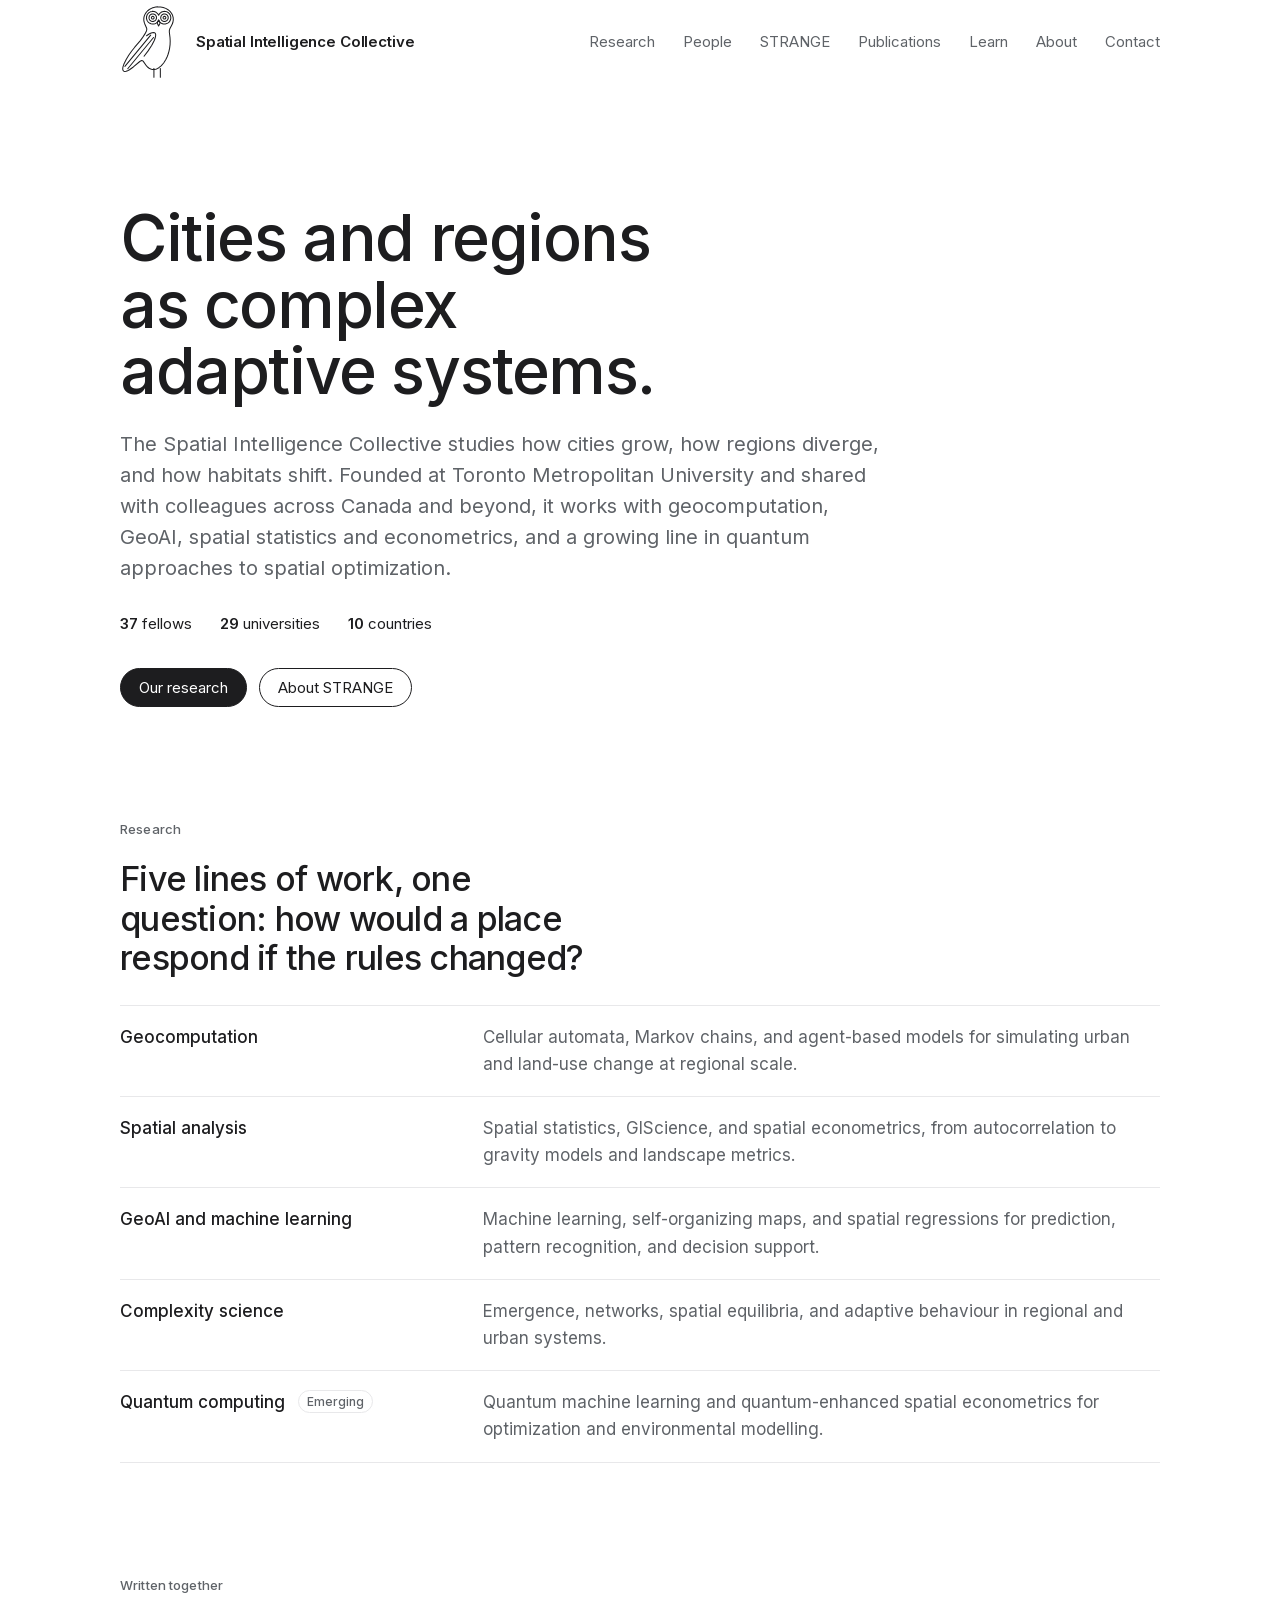
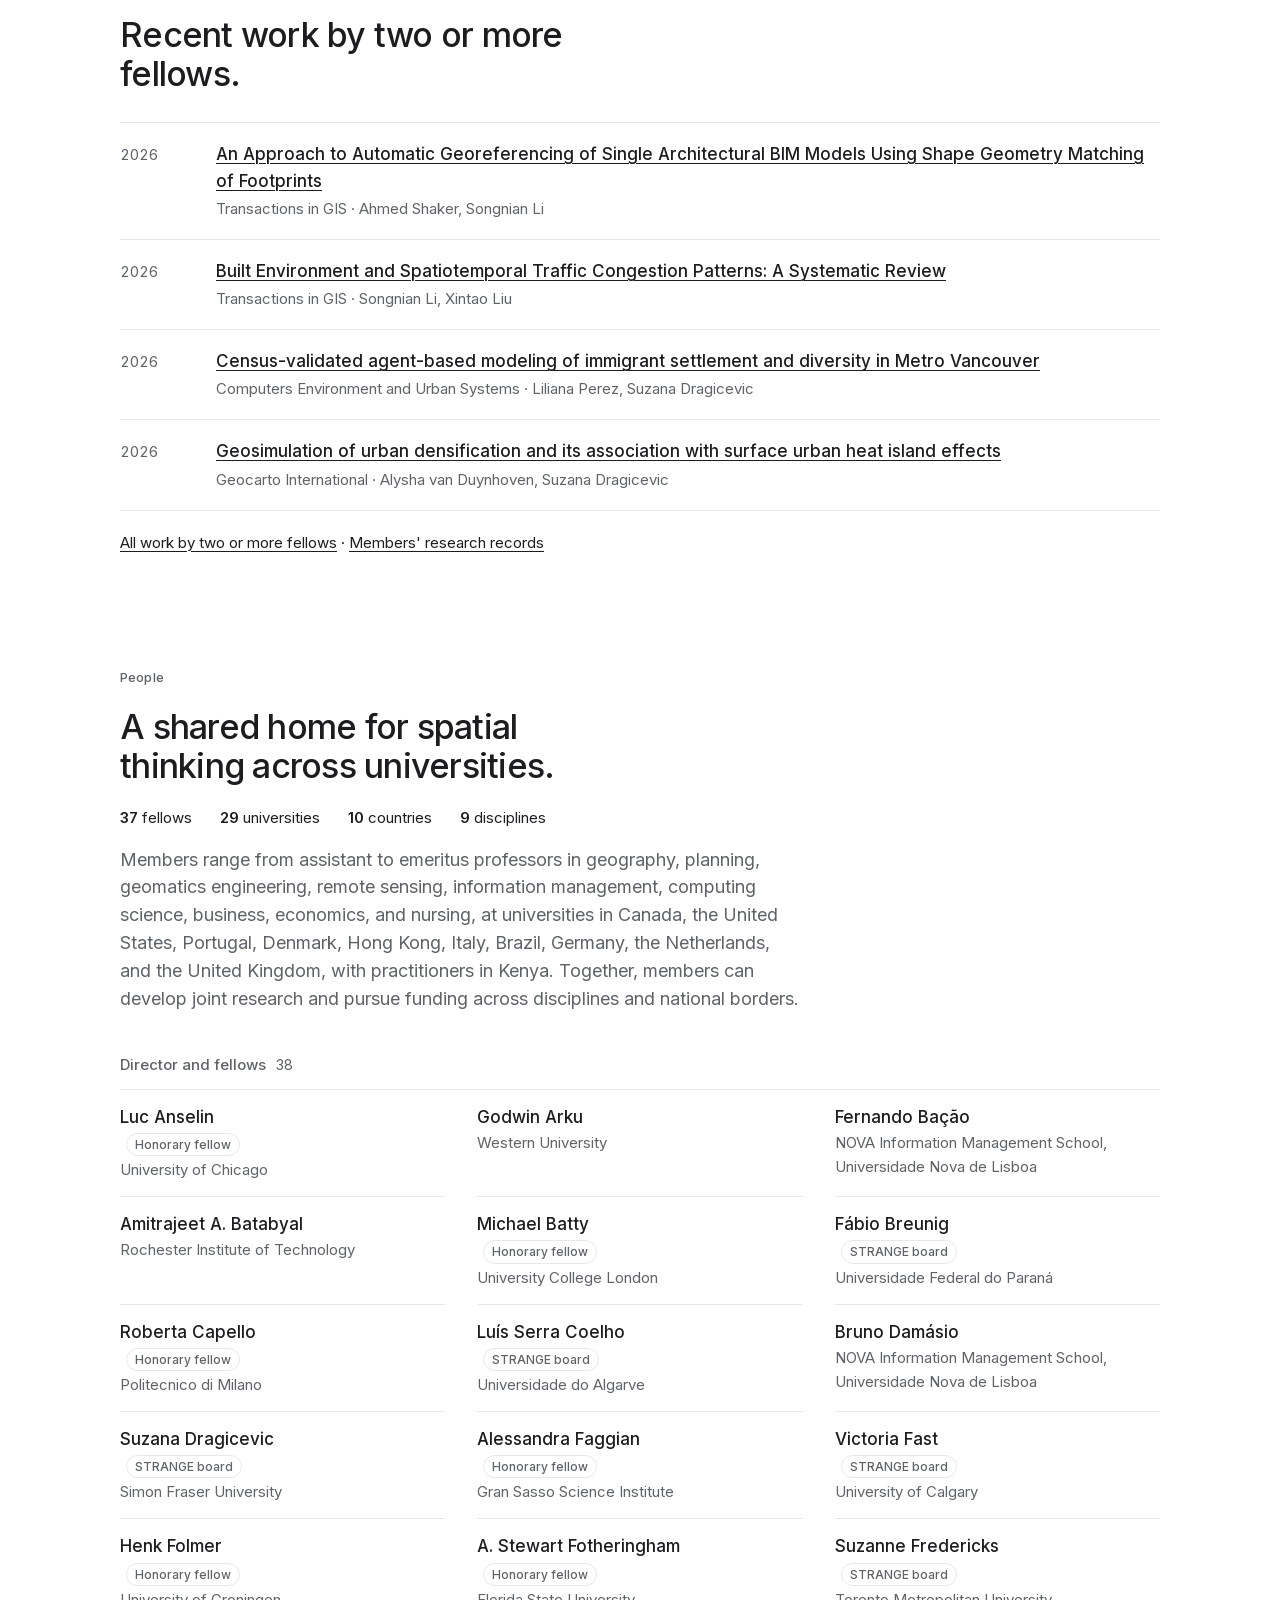
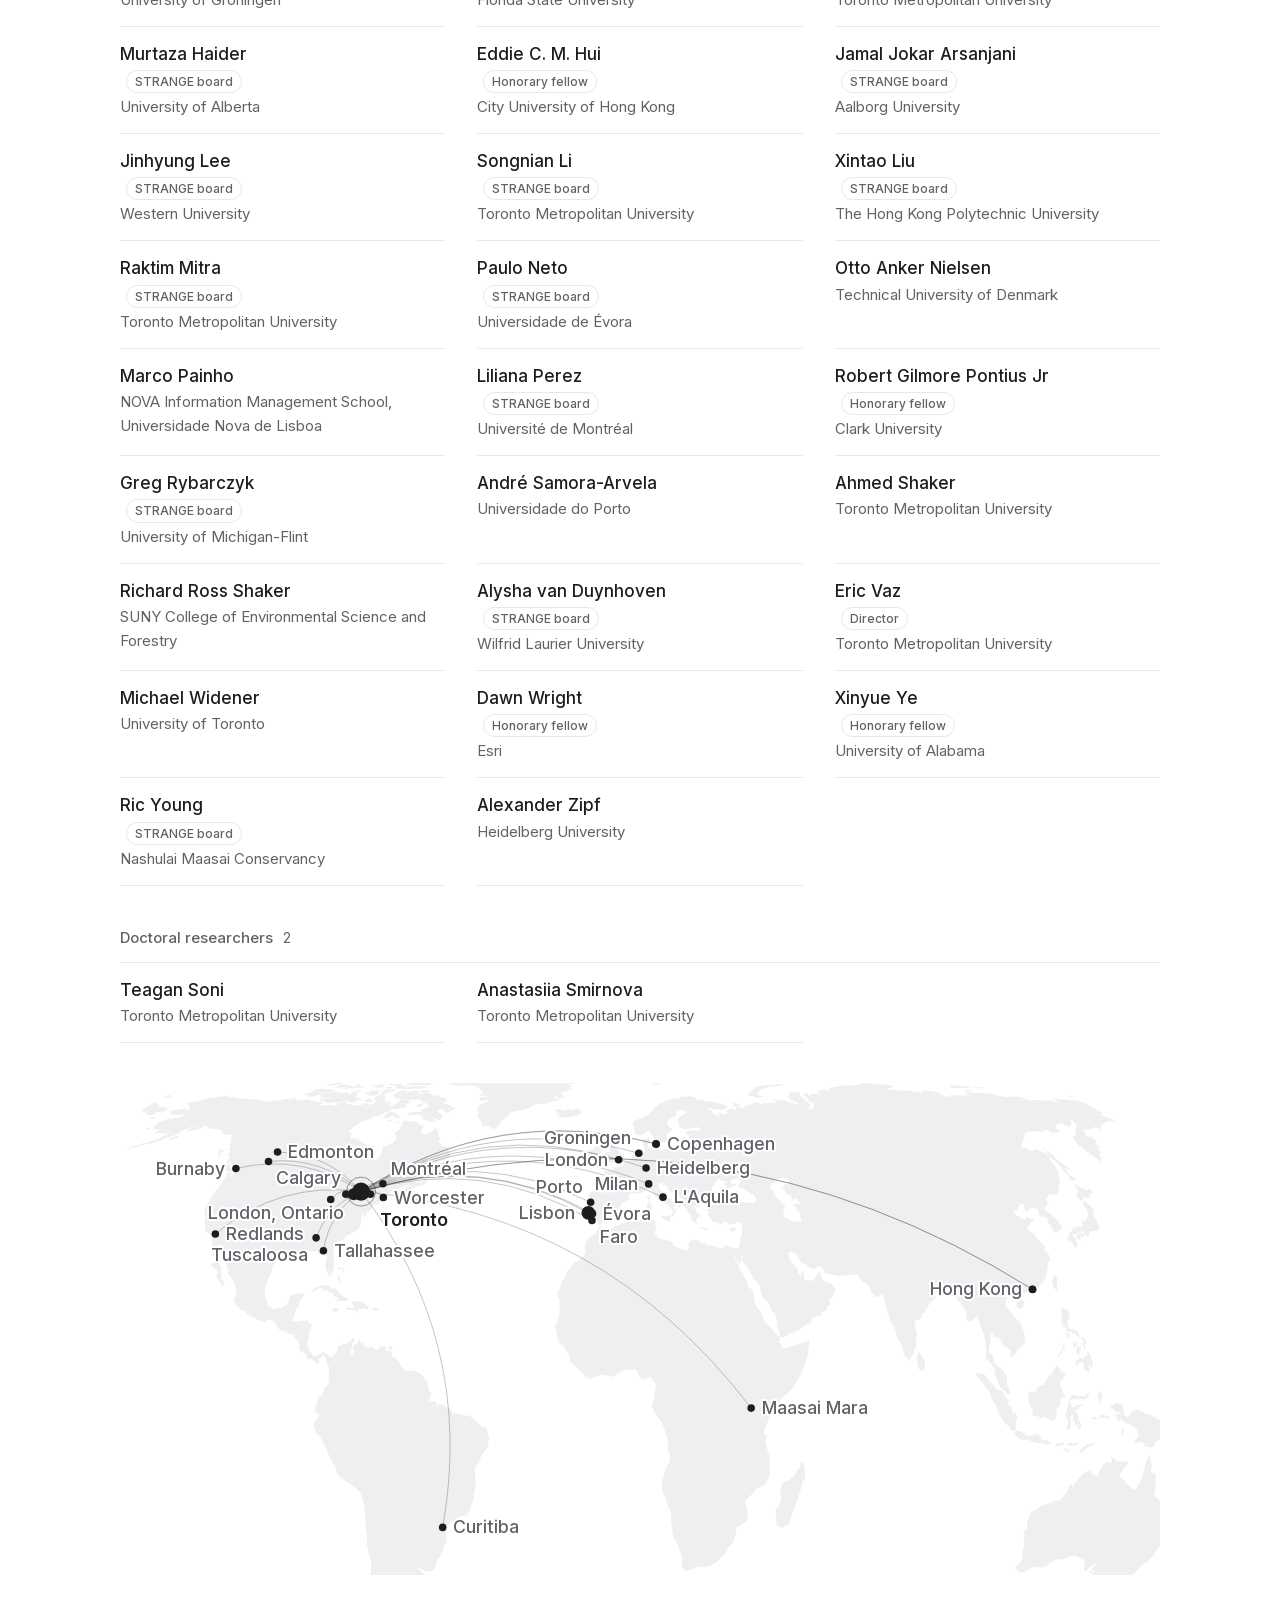
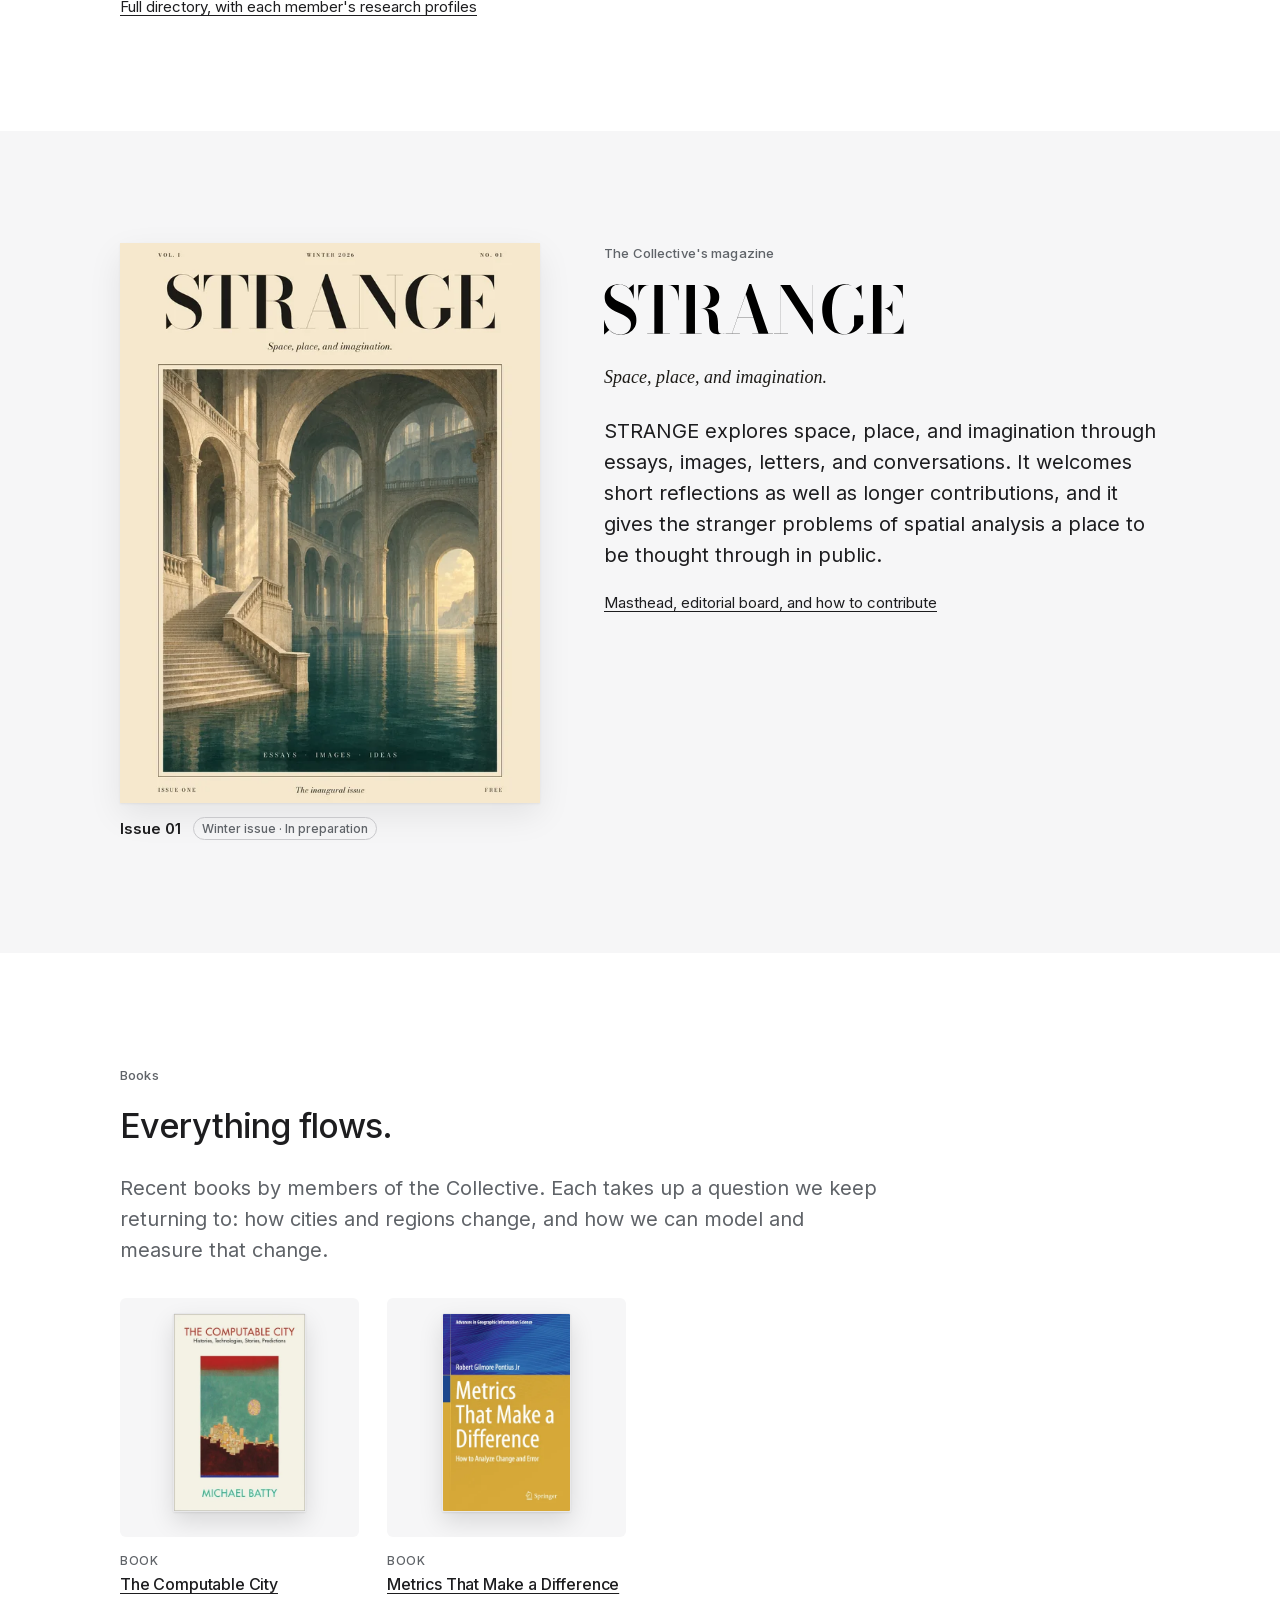
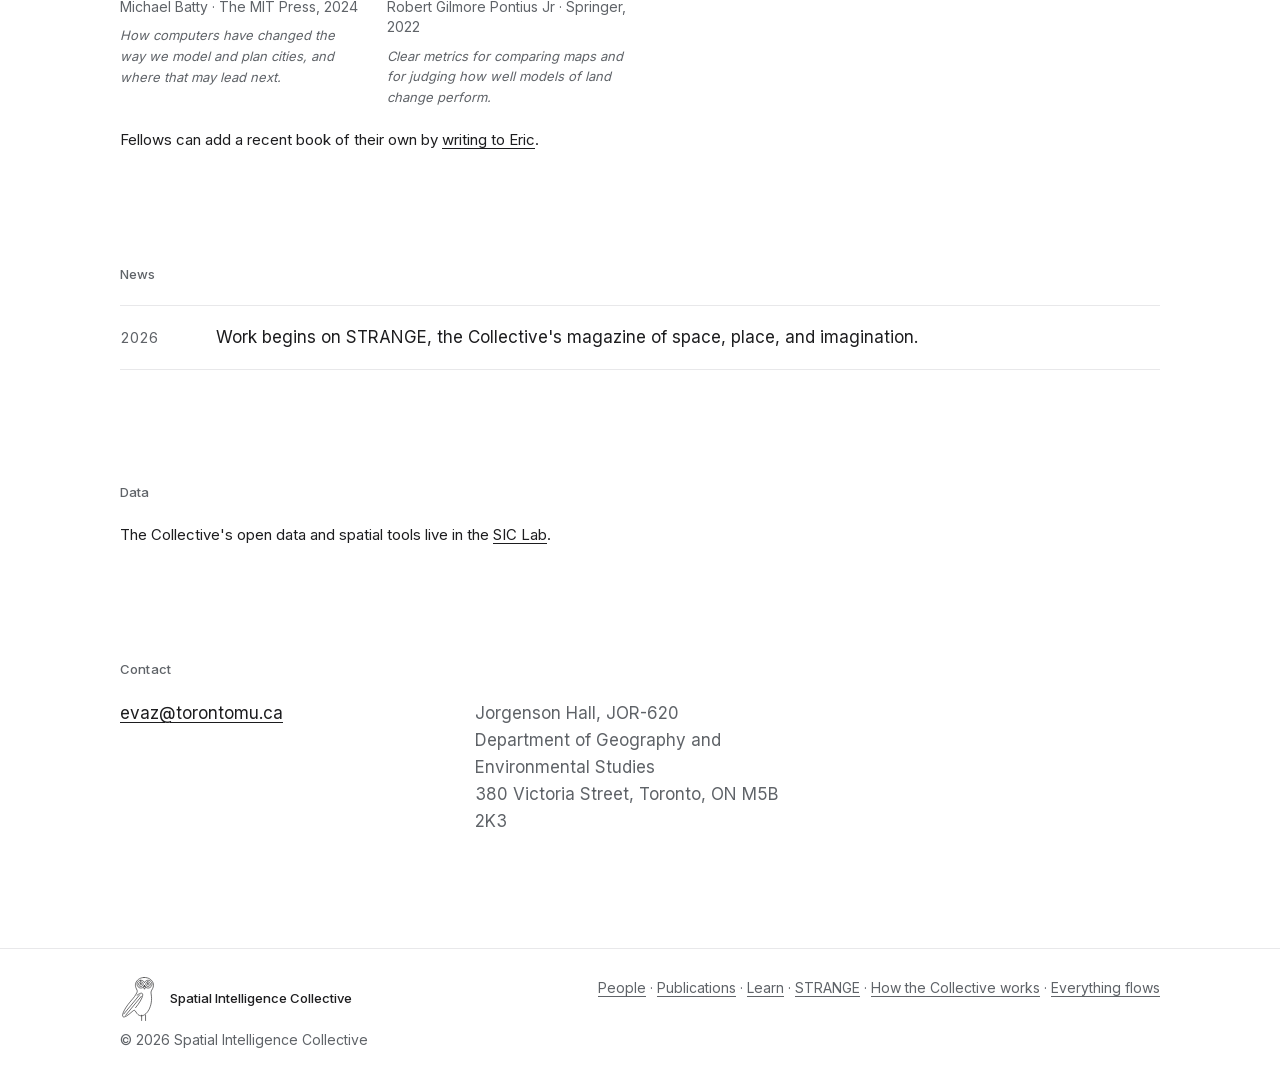
==== commit 40f2950a: "Credit the Collective, not TMU, in footer and home page title Co-Authored-By: Claude Opus 5.5 <norep" ====
--- a/index.html
+++ b/index.html
@@ -3,7 +3,7 @@
 <head>
 <meta charset="utf-8">
 <meta name="viewport" content="width=device-width,initial-scale=1,viewport-fit=cover">
-<title>Spatial Intelligence Collective · Toronto Metropolitan University</title>
+<title>Spatial Intelligence Collective</title>
 <meta name="description" content="The Spatial Intelligence Collective studies cities and regions as complex adaptive systems, working with geocomputation, GeoAI, spatial statistics and econometrics, and quantum approaches to spatial problems.">
 <link rel="canonical" href="https://spatialintelligence.network/">
 <meta property="og:title" content="Spatial Intelligence Collective">
@@ -173,7 +173,7 @@
 
 <footer class="ftr">
   <div class="wrap">
-    <div class="ftr-id"><a class="ftr-brand" href="./"><svg class="brand-owl" viewBox="135 120 627 627" fill="none" stroke="currentColor" stroke-linecap="round" stroke-linejoin="round" aria-hidden="true" focusable="false"><path d="M534.0 127.0 L558.0 127.9 L581.0 132.4 L603.0 140.6 L623.0 152.2 L640.0 166.6 L653.1 183.0 L662.4 201.0 L667.8 221.0 L668.8 242.0 L664.8 264.0 L657.0 283.9 L638.7 318.0 L634.3 334.0 L634.3 349.0 L640.1 394.0 L641.8 424.0 L640.7 456.0 L636.5 489.0 L630.9 515.0 L623.5 540.0 L614.4 564.0 L604.0 585.8 L585.0 616.3 L563.0 641.5 L540.0 659.3 L528.0 665.6 L516.0 669.9 L501.0 672.6 L486.0 672.1 L472.0 668.6 L458.4 662.0 L447.0 653.6 L435.7 642.0 L406.0 600.0 L400.0 595.8 L394.0 594.9 L386.0 597.5 L377.0 603.3 L321.0 650.8 L287.0 674.8 L271.0 683.2 L258.0 687.9 L247.0 689.5 L238.0 687.6 L232.5 683.0 L229.1 675.0 L228.4 665.0 L230.0 653.0 L240.1 622.0 L258.5 585.0 L280.6 549.0 L306.8 512.0 L333.0 478.8 L381.7 421.0 L399.2 398.0 L421.8 363.0 L435.0 337.0 L437.8 325.0 L436.9 314.0 L417.8 270.0 L414.1 257.0 L412.1 244.0 L411.9 230.0 L413.6 217.0 L417.3 204.0 L423.0 191.0 L431.2 178.0 L442.0 165.4 L454.0 154.9 L468.0 145.6 L483.0 138.2 L499.0 132.6 L516.0 128.8 L534.0 127.0"/><path d="M247.3 645.7 L472.0 373.9"/><path d="M272.0 666.1 L496.7 394.3"/><path d="M436.0 379.3 L455.0 366.4 L471.0 357.7 L484.0 352.6 L497.0 350.5 L505.2 352.0 L512.2 358.0 L515.2 367.0 L515.0 381.1 L510.2 401.0 L503.0 420.0 L481.5 462.0 L449.6 511.0 L414.0 557.1"/><path d="M486.0 166.9 L503.0 168.4 L519.0 175.0 L532.0 186.2 L541.0 200.9 L546.3 191.0 L554.0 182.0 L563.0 175.0 L573.0 170.2 L584.0 167.4 L596.0 166.9 L607.0 168.9 L617.4 173.0 L626.6 179.0 L634.0 186.2 L640.1 195.0 L644.5 205.0 L646.9 216.0 L647.0 227.0 L645.0 237.4 L641.0 247.4 L633.8 258.0 L624.0 267.0 L612.0 273.4 L599.0 276.8 L581.0 276.1 L564.0 269.6 L550.2 258.0 L541.0 243.1 L535.7 253.0 L528.0 262.0 L519.0 269.0 L509.0 273.8 L498.0 276.6 L486.0 277.1 L475.0 275.1 L464.6 271.0 L450.0 260.0 L440.3 246.0 L435.2 229.0 L435.9 211.0 L442.4 194.0 L454.0 180.2 L469.0 171.0 L486.0 166.9"/><path d="M482.0 190.0 L495.0 189.4 L507.0 193.7 L516.2 202.0 L522.0 214.0 L522.6 227.0 L518.3 239.0 L510.0 248.2 L498.0 254.0 L485.0 254.6 L473.0 250.3 L463.8 242.0 L458.0 230.0 L457.4 217.0 L461.7 205.0 L470.0 195.8 L482.0 190.0"/><path d="M584.0 190.0 L597.0 189.4 L609.0 193.7 L618.2 202.0 L624.0 214.0 L624.6 227.0 L620.3 239.0 L612.0 248.2 L600.0 254.0 L587.0 254.6 L575.0 250.3 L565.8 242.0 L560.0 230.0 L559.4 217.0 L563.7 205.0 L572.0 195.8 L584.0 190.0"/><path d="M486.0 210.7 L491.0 210.0 L495.0 211.1 L498.9 214.0 L501.3 218.0 L502.0 223.0 L500.9 227.0 L498.0 230.9 L494.0 233.3 L489.0 234.0 L485.0 232.9 L481.1 230.0 L478.7 226.0 L478.0 221.0 L479.1 217.0 L482.0 213.1 L486.0 210.7"/><path d="M588.0 210.7 L593.0 210.0 L597.0 211.1 L600.9 214.0 L603.3 218.0 L604.0 223.0 L602.9 227.0 L600.0 230.9 L596.0 233.3 L591.0 234.0 L587.0 232.9 L583.1 230.0 L580.7 226.0 L580.0 221.0 L581.1 217.0 L584.0 213.1 L588.0 210.7"/><path d="M541.0 242.0 L554.0 268.0 L541.0 294.0 L528.0 268.0 L541.0 242.0"/><path d="M500.0 664.0 L500.0 740.0"/><path d="M556.0 664.0 L556.0 740.0"/></svg><span>Spatial Intelligence Collective</span></a><span>© <span id="yr">2026</span> Toronto Metropolitan University</span></div>
+    <div class="ftr-id"><a class="ftr-brand" href="./"><svg class="brand-owl" viewBox="135 120 627 627" fill="none" stroke="currentColor" stroke-linecap="round" stroke-linejoin="round" aria-hidden="true" focusable="false"><path d="M534.0 127.0 L558.0 127.9 L581.0 132.4 L603.0 140.6 L623.0 152.2 L640.0 166.6 L653.1 183.0 L662.4 201.0 L667.8 221.0 L668.8 242.0 L664.8 264.0 L657.0 283.9 L638.7 318.0 L634.3 334.0 L634.3 349.0 L640.1 394.0 L641.8 424.0 L640.7 456.0 L636.5 489.0 L630.9 515.0 L623.5 540.0 L614.4 564.0 L604.0 585.8 L585.0 616.3 L563.0 641.5 L540.0 659.3 L528.0 665.6 L516.0 669.9 L501.0 672.6 L486.0 672.1 L472.0 668.6 L458.4 662.0 L447.0 653.6 L435.7 642.0 L406.0 600.0 L400.0 595.8 L394.0 594.9 L386.0 597.5 L377.0 603.3 L321.0 650.8 L287.0 674.8 L271.0 683.2 L258.0 687.9 L247.0 689.5 L238.0 687.6 L232.5 683.0 L229.1 675.0 L228.4 665.0 L230.0 653.0 L240.1 622.0 L258.5 585.0 L280.6 549.0 L306.8 512.0 L333.0 478.8 L381.7 421.0 L399.2 398.0 L421.8 363.0 L435.0 337.0 L437.8 325.0 L436.9 314.0 L417.8 270.0 L414.1 257.0 L412.1 244.0 L411.9 230.0 L413.6 217.0 L417.3 204.0 L423.0 191.0 L431.2 178.0 L442.0 165.4 L454.0 154.9 L468.0 145.6 L483.0 138.2 L499.0 132.6 L516.0 128.8 L534.0 127.0"/><path d="M247.3 645.7 L472.0 373.9"/><path d="M272.0 666.1 L496.7 394.3"/><path d="M436.0 379.3 L455.0 366.4 L471.0 357.7 L484.0 352.6 L497.0 350.5 L505.2 352.0 L512.2 358.0 L515.2 367.0 L515.0 381.1 L510.2 401.0 L503.0 420.0 L481.5 462.0 L449.6 511.0 L414.0 557.1"/><path d="M486.0 166.9 L503.0 168.4 L519.0 175.0 L532.0 186.2 L541.0 200.9 L546.3 191.0 L554.0 182.0 L563.0 175.0 L573.0 170.2 L584.0 167.4 L596.0 166.9 L607.0 168.9 L617.4 173.0 L626.6 179.0 L634.0 186.2 L640.1 195.0 L644.5 205.0 L646.9 216.0 L647.0 227.0 L645.0 237.4 L641.0 247.4 L633.8 258.0 L624.0 267.0 L612.0 273.4 L599.0 276.8 L581.0 276.1 L564.0 269.6 L550.2 258.0 L541.0 243.1 L535.7 253.0 L528.0 262.0 L519.0 269.0 L509.0 273.8 L498.0 276.6 L486.0 277.1 L475.0 275.1 L464.6 271.0 L450.0 260.0 L440.3 246.0 L435.2 229.0 L435.9 211.0 L442.4 194.0 L454.0 180.2 L469.0 171.0 L486.0 166.9"/><path d="M482.0 190.0 L495.0 189.4 L507.0 193.7 L516.2 202.0 L522.0 214.0 L522.6 227.0 L518.3 239.0 L510.0 248.2 L498.0 254.0 L485.0 254.6 L473.0 250.3 L463.8 242.0 L458.0 230.0 L457.4 217.0 L461.7 205.0 L470.0 195.8 L482.0 190.0"/><path d="M584.0 190.0 L597.0 189.4 L609.0 193.7 L618.2 202.0 L624.0 214.0 L624.6 227.0 L620.3 239.0 L612.0 248.2 L600.0 254.0 L587.0 254.6 L575.0 250.3 L565.8 242.0 L560.0 230.0 L559.4 217.0 L563.7 205.0 L572.0 195.8 L584.0 190.0"/><path d="M486.0 210.7 L491.0 210.0 L495.0 211.1 L498.9 214.0 L501.3 218.0 L502.0 223.0 L500.9 227.0 L498.0 230.9 L494.0 233.3 L489.0 234.0 L485.0 232.9 L481.1 230.0 L478.7 226.0 L478.0 221.0 L479.1 217.0 L482.0 213.1 L486.0 210.7"/><path d="M588.0 210.7 L593.0 210.0 L597.0 211.1 L600.9 214.0 L603.3 218.0 L604.0 223.0 L602.9 227.0 L600.0 230.9 L596.0 233.3 L591.0 234.0 L587.0 232.9 L583.1 230.0 L580.7 226.0 L580.0 221.0 L581.1 217.0 L584.0 213.1 L588.0 210.7"/><path d="M541.0 242.0 L554.0 268.0 L541.0 294.0 L528.0 268.0 L541.0 242.0"/><path d="M500.0 664.0 L500.0 740.0"/><path d="M556.0 664.0 L556.0 740.0"/></svg><span>Spatial Intelligence Collective</span></a><span>© <span id="yr">2026</span> Spatial Intelligence Collective</span></div>
     <span><a href="people/">People</a> · <a href="publications/">Publications</a> · <a href="learn/">Learn</a> · <a href="strange/">STRANGE</a> · <a href="about/">How the Collective works</a> · <a href="#flows">Everything flows</a></span>
   </div>
 </footer>
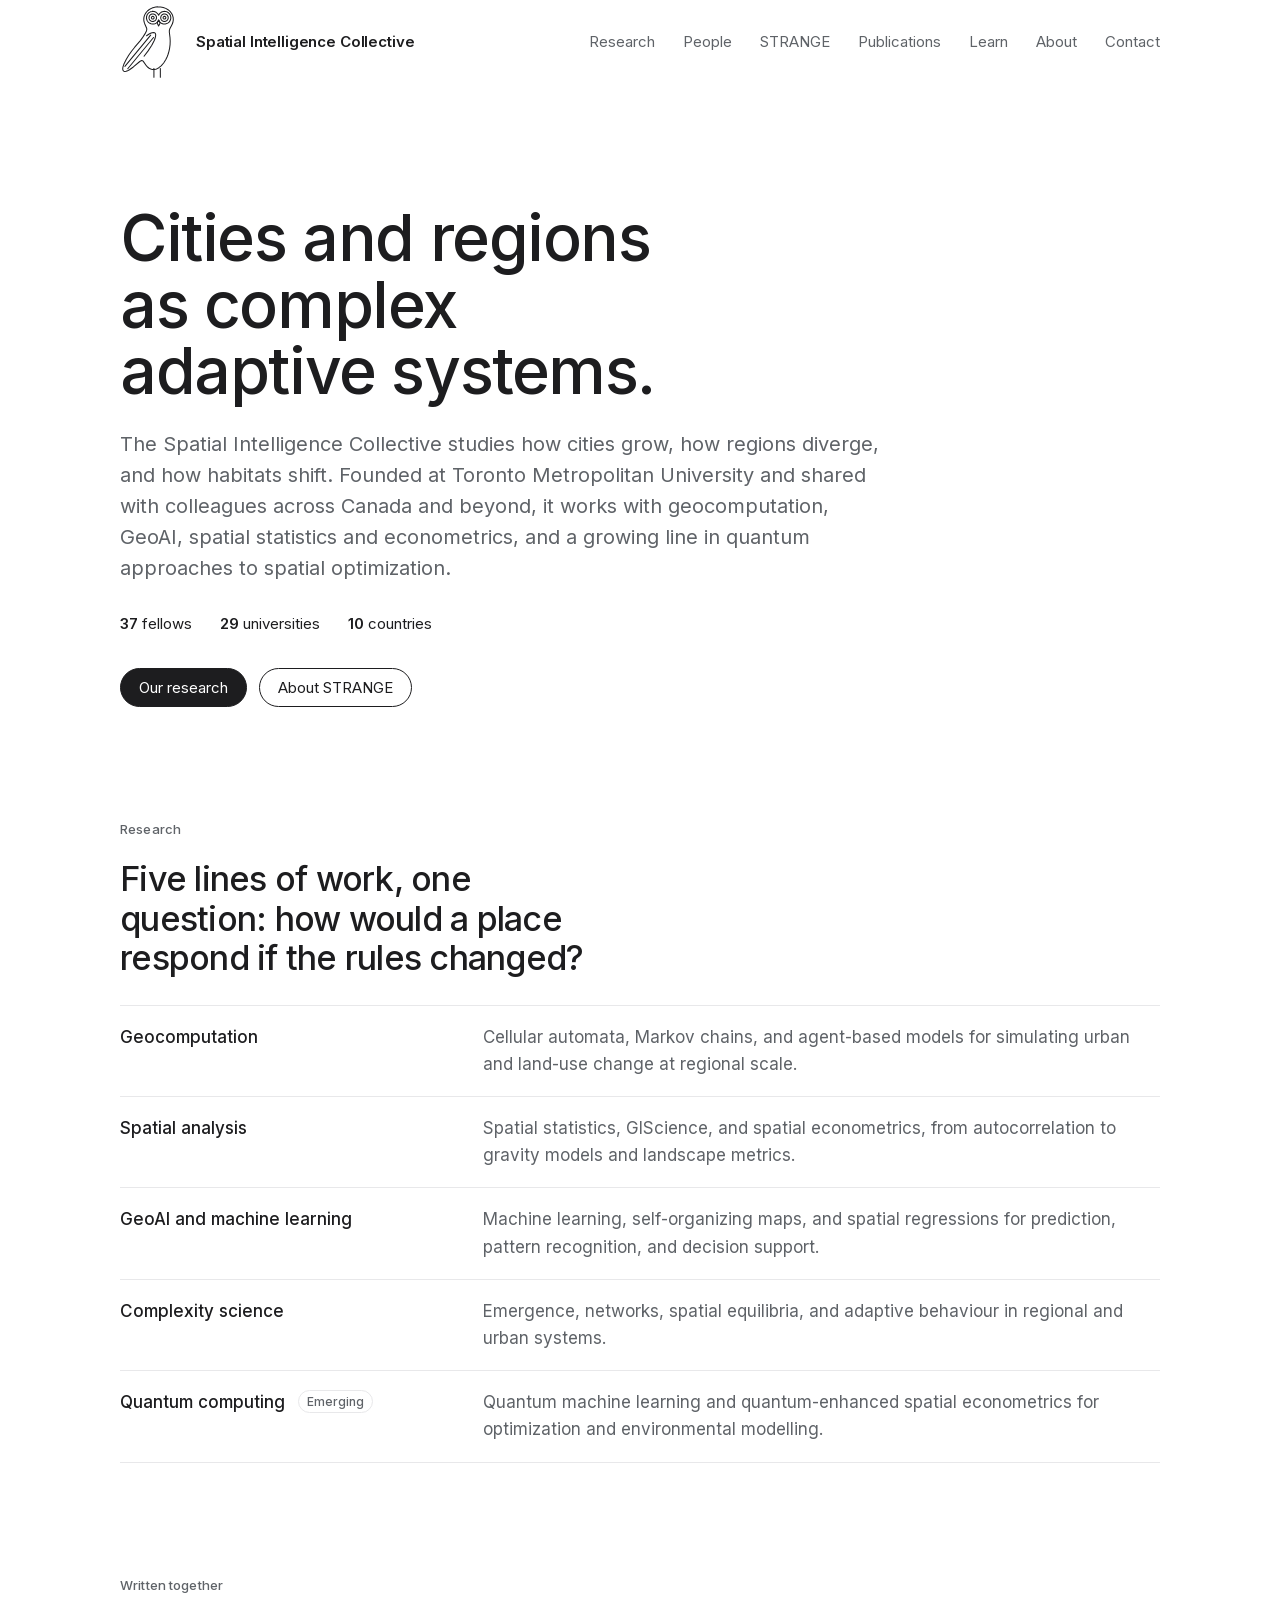
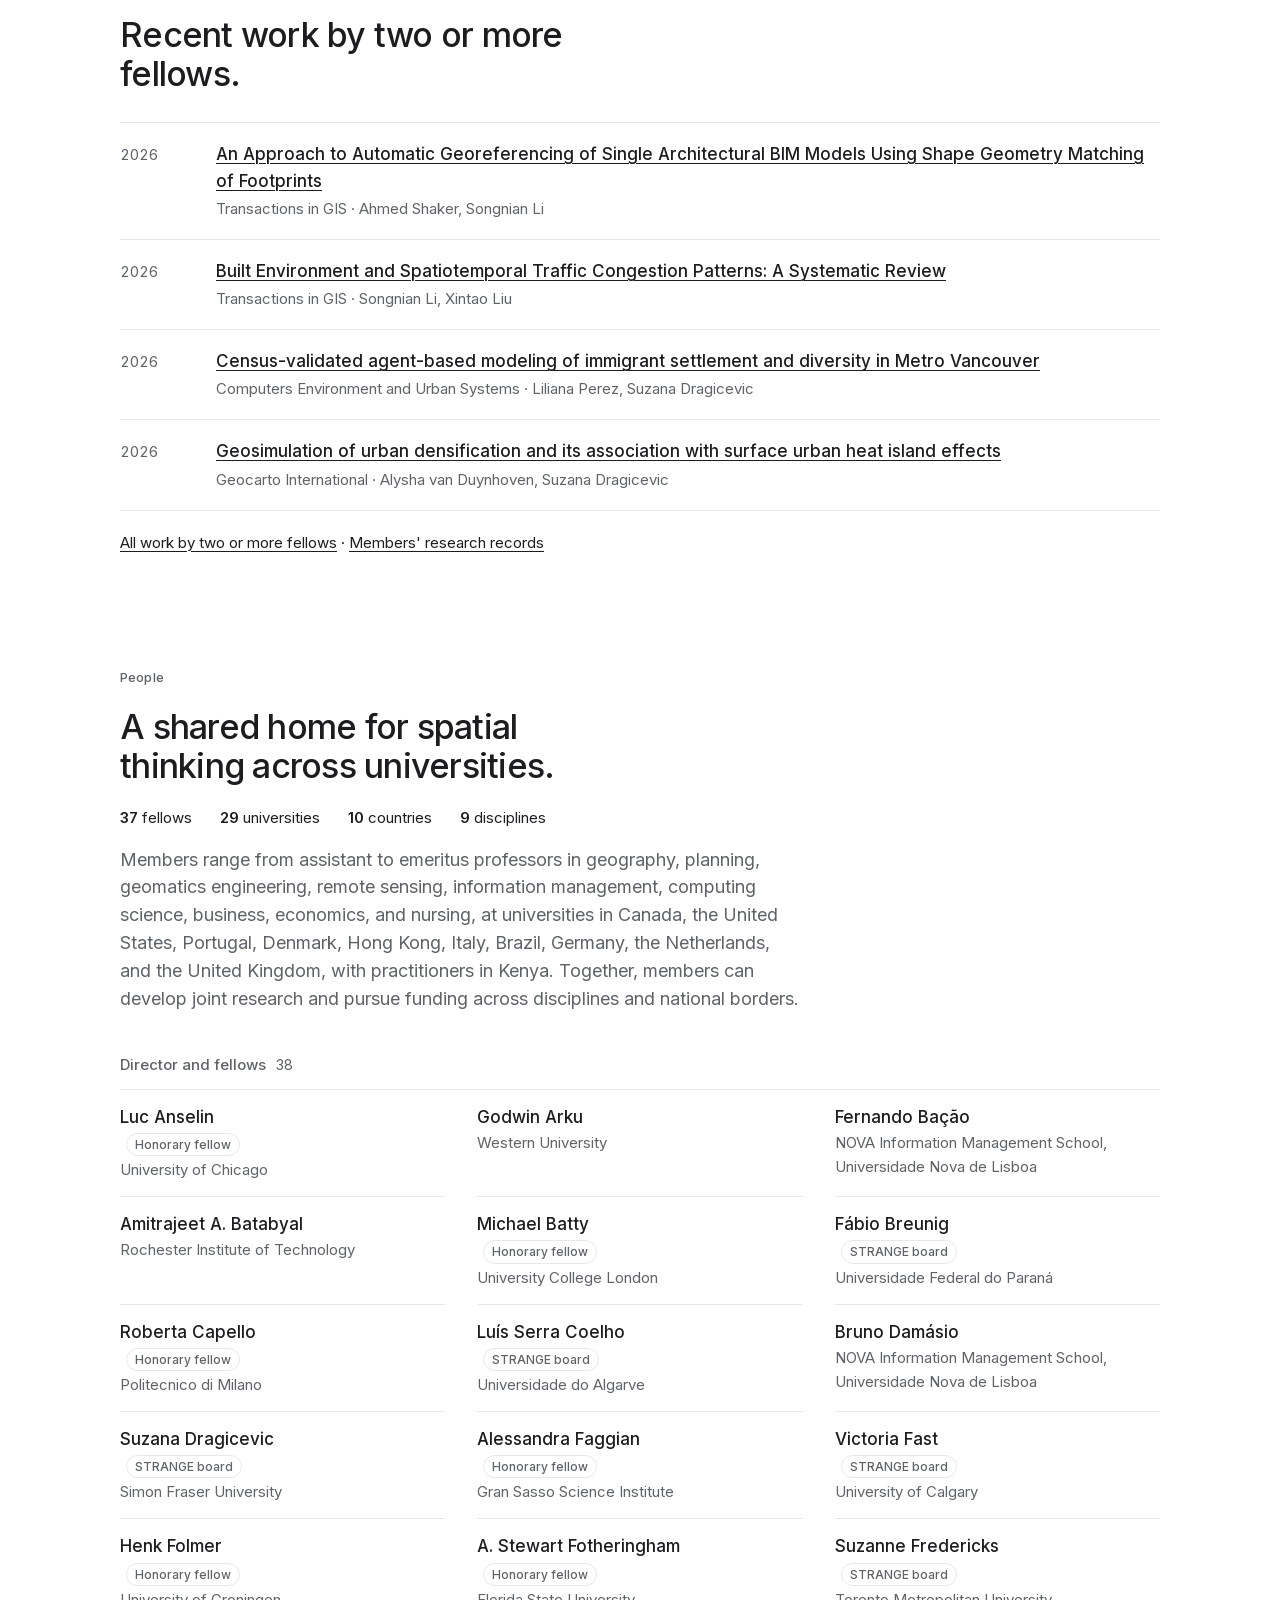
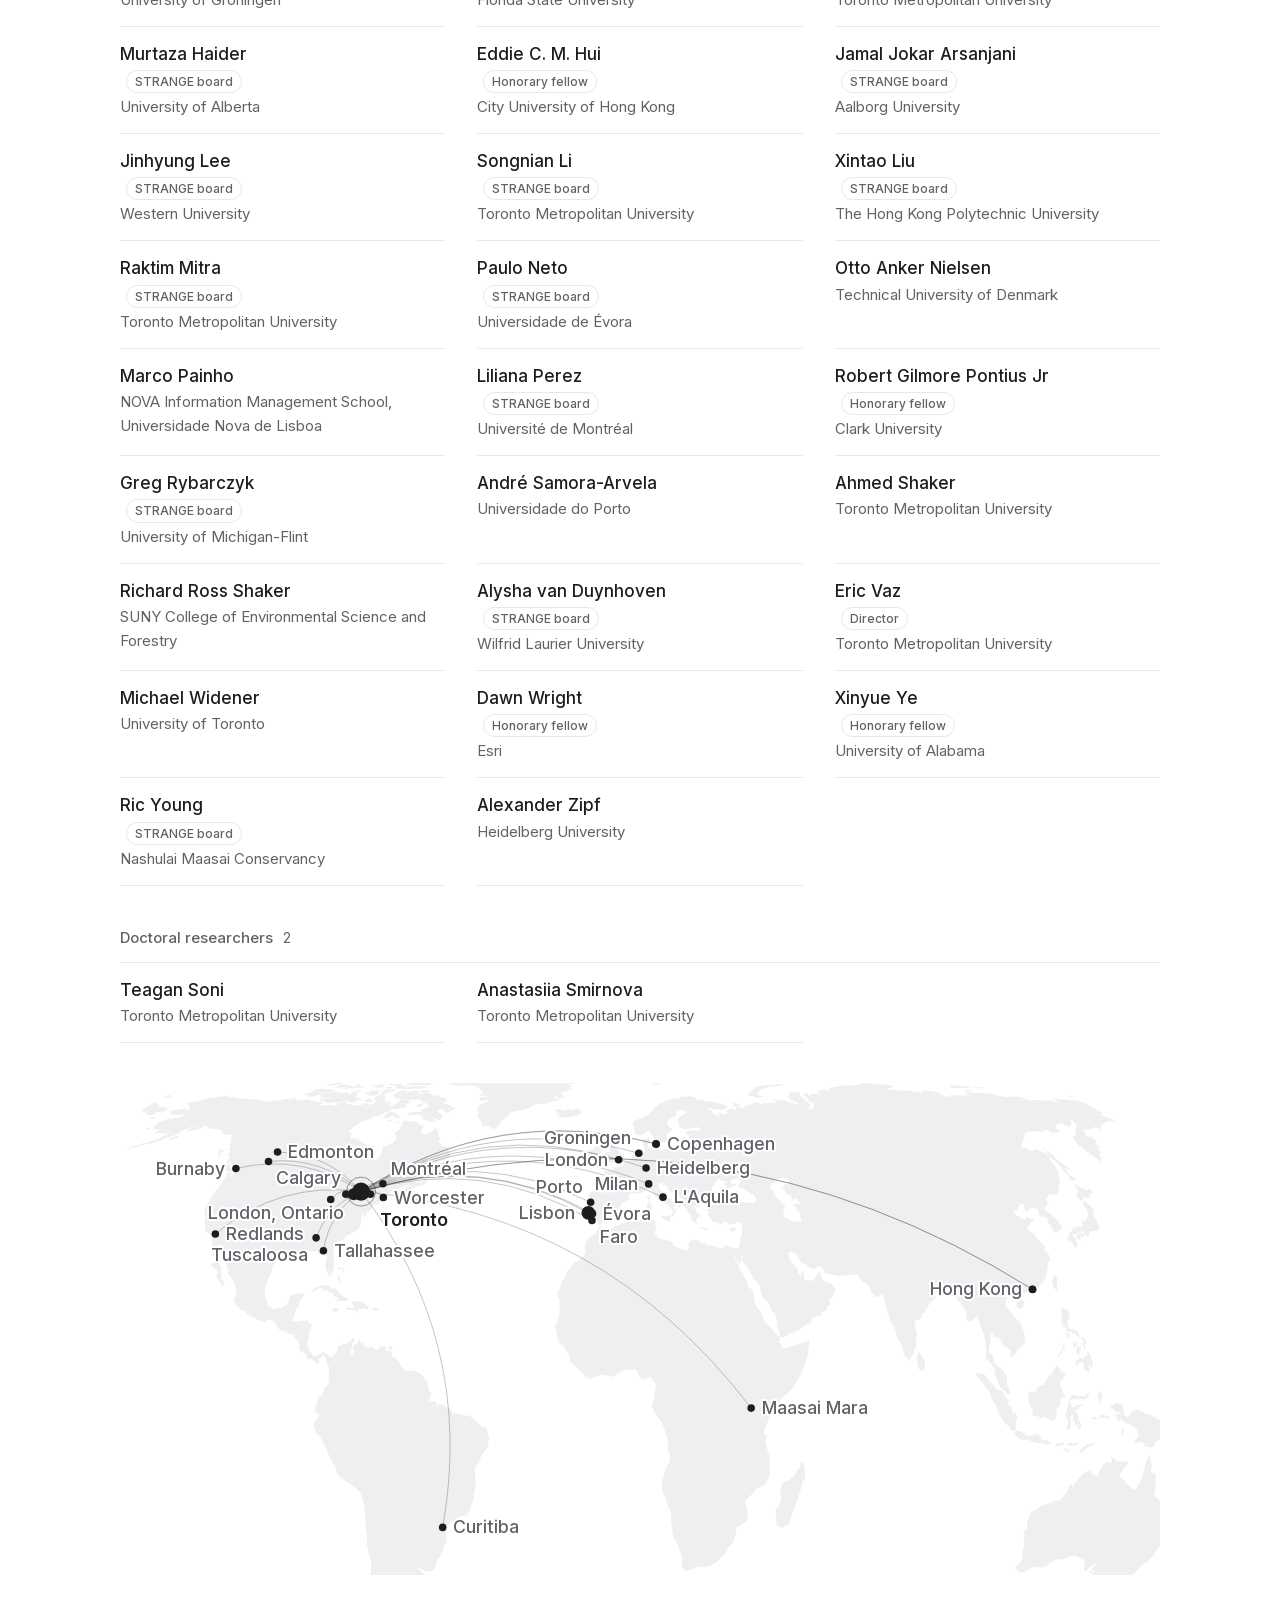
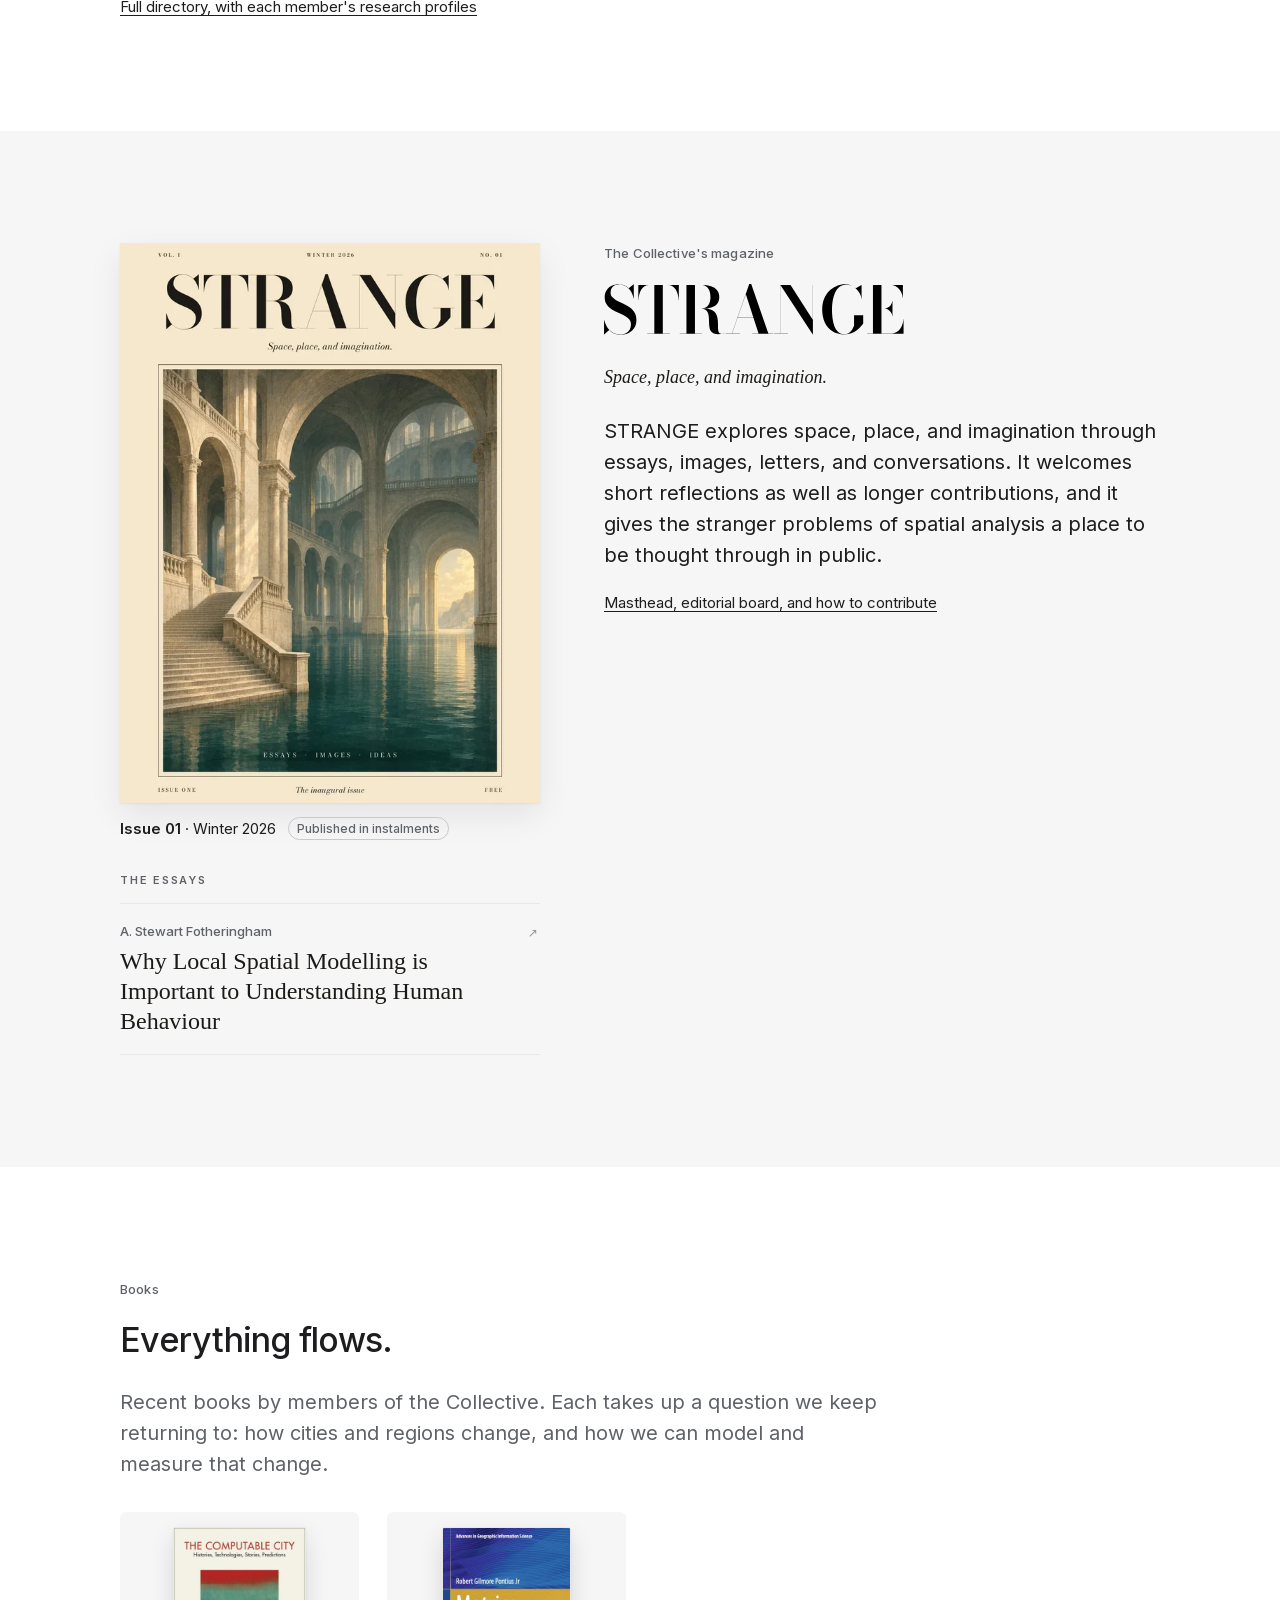
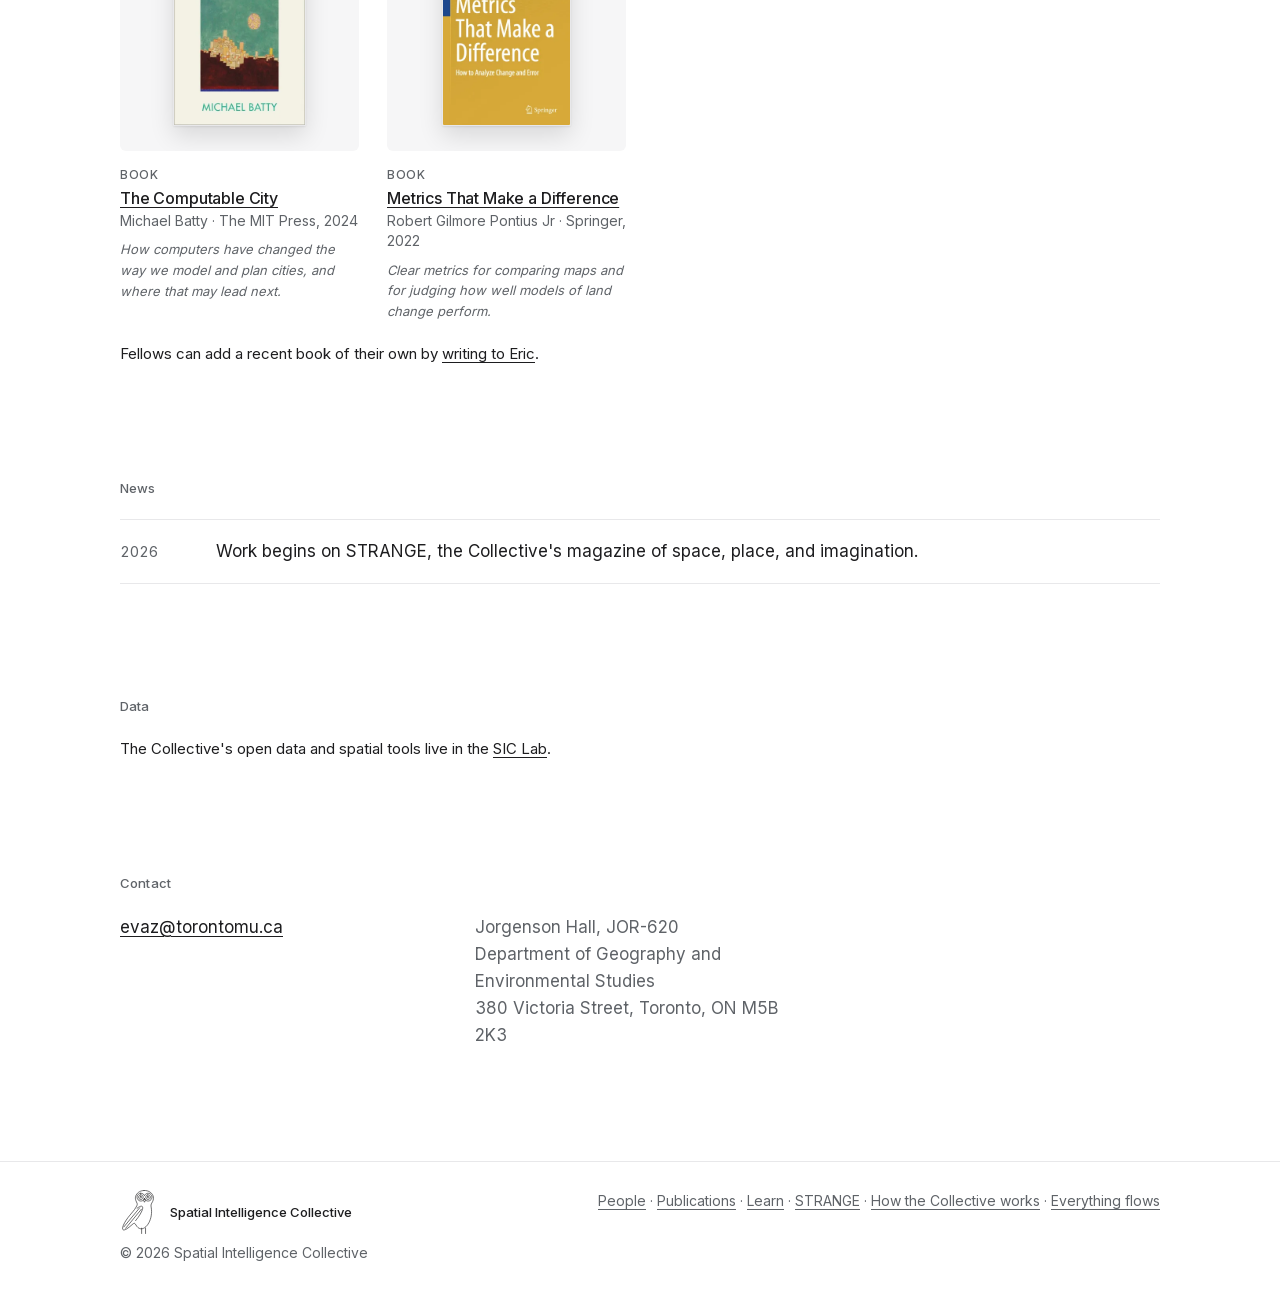
==== commit 4d4084c5: "STRANGE: list published essays under the cover, from Substack Adds tools/fetch_strange.py (reads the" ====
--- a/index.html
+++ b/index.html
@@ -13,7 +13,7 @@
 <meta property="og:image" content="https://spatialintelligence.network/assets/art/og-sic-owl.png">
 <meta name="theme-color" content="#ffffff">
 <link rel="preload" href="assets/fonts/inter-latin.woff2" as="font" type="font/woff2" crossorigin>
-<link rel="stylesheet" href="assets/css/site.css?v=17">
+<link rel="stylesheet" href="assets/css/site.css?v=18">
 <!--b:jsonld--><script type="application/ld+json">{"@context": "https://schema.org", "@type": "Organization", "name": "Spatial Intelligence Collective", "url": "https://spatialintelligence.network/", "logo": "https://spatialintelligence.network/assets/art/logo-sic-owl.png", "description": "A research network studying cities and regions as complex adaptive systems.", "founder": {"@type": "Person", "name": "Eric Vaz", "affiliation": {"@type": "CollegeOrUniversity", "name": "Toronto Metropolitan University"}}, "member": [{"@type": "Person", "name": "Luc Anselin", "jobTitle": "Stein-Freiler Distinguished Service Professor of Spatial Data Science", "affiliation": {"@type": "CollegeOrUniversity", "name": "University of Chicago"}, "url": "https://spatialintelligence.network/people/#luc-anselin", "sameAs": ["https://orcid.org/0000-0003-1076-2220"]}, {"@type": "Person", "name": "Godwin Arku", "jobTitle": "Full Professor", "affiliation": {"@type": "CollegeOrUniversity", "name": "Western University"}, "url": "https://spatialintelligence.network/people/#godwin-arku", "sameAs": ["https://orcid.org/0000-0001-7720-1554", "https://scholar.google.com/citations?user=7_gUjc0AAAAJ"]}, {"@type": "Person", "name": "Fernando Bação", "jobTitle": "Full Professor", "affiliation": {"@type": "CollegeOrUniversity", "name": "NOVA Information Management School, Universidade Nova de Lisboa"}, "url": "https://spatialintelligence.network/people/#fernando-bacao", "sameAs": ["https://orcid.org/0000-0002-0834-0275", "https://scholar.google.com/citations?user=sFoh1WAAAAAJ"]}, {"@type": "Person", "name": "Amitrajeet A. Batabyal", "jobTitle": "Distinguished Professor", "affiliation": {"@type": "CollegeOrUniversity", "name": "Rochester Institute of Technology"}, "url": "https://spatialintelligence.network/people/#amitrajeet-batabyal", "sameAs": ["https://orcid.org/0000-0001-7813-1519"]}, {"@type": "Person", "name": "Michael Batty", "jobTitle": "Professor Emeritus", "affiliation": {"@type": "CollegeOrUniversity", "name": "University College London"}, "url": "https://spatialintelligence.network/people/#michael-batty", "sameAs": ["https://orcid.org/0000-0002-9931-1305", "https://scholar.google.com/citations?user=UqKi_qAAAAAJ"]}, {"@type": "Person", "name": "Fábio Breunig", "jobTitle": "Associate Professor", "affiliation": {"@type": "CollegeOrUniversity", "name": "Universidade Federal do Paraná"}, "url": "https://spatialintelligence.network/people/#fabio-breunig", "sameAs": ["https://orcid.org/0000-0002-0405-9603", "https://scholar.google.com/citations?user=ssCj7awAAAAJ"]}, {"@type": "Person", "name": "Roberta Capello", "jobTitle": "Full Professor", "affiliation": {"@type": "CollegeOrUniversity", "name": "Politecnico di Milano"}, "url": "https://spatialintelligence.network/people/#roberta-capello", "sameAs": ["https://orcid.org/0000-0003-0438-6900"]}, {"@type": "Person", "name": "Luís Serra Coelho", "jobTitle": "Full Professor", "affiliation": {"@type": "CollegeOrUniversity", "name": "Universidade do Algarve"}, "url": "https://spatialintelligence.network/people/#luis-serra-coelho", "sameAs": ["https://orcid.org/0000-0002-8074-4194"]}, {"@type": "Person", "name": "Bruno Damásio", "jobTitle": "Assistant Professor", "affiliation": {"@type": "CollegeOrUniversity", "name": "NOVA Information Management School, Universidade Nova de Lisboa"}, "url": "https://spatialintelligence.network/people/#bruno-damasio", "sameAs": ["https://orcid.org/0000-0002-2289-3087", "https://scholar.google.com/citations?user=7CJB4pgAAAAJ"]}, {"@type": "Person", "name": "Suzana Dragicevic", "jobTitle": "Full Professor", "affiliation": {"@type": "CollegeOrUniversity", "name": "Simon Fraser University"}, "url": "https://spatialintelligence.network/people/#suzana-dragicevic", "sameAs": ["https://orcid.org/0000-0003-4144-7530", "https://scholar.google.com/citations?user=u30396MAAAAJ"]}, {"@type": "Person", "name": "Alessandra Faggian", "jobTitle": "Full Professor", "affiliation": {"@type": "CollegeOrUniversity", "name": "Gran Sasso Science Institute"}, "url": "https://spatialintelligence.network/people/#alessandra-faggian", "sameAs": ["https://orcid.org/0000-0002-2479-2933"]}, {"@type": "Person", "name": "Victoria Fast", "jobTitle": "Associate Professor", "affiliation": {"@type": "CollegeOrUniversity", "name": "University of Calgary"}, "url": "https://spatialintelligence.network/people/#victoria-fast", "sameAs": ["https://orcid.org/0000-0002-7093-3864", "https://scholar.google.com/citations?user=_5Bk4NYAAAAJ"]}, {"@type": "Person", "name": "Henk Folmer", "jobTitle": "Professor Emeritus", "affiliation": {"@type": "CollegeOrUniversity", "name": "University of Groningen"}, "url": "https://spatialintelligence.network/people/#henk-folmer", "sameAs": ["https://orcid.org/0000-0003-1742-4427"]}, {"@type": "Person", "name": "A. Stewart Fotheringham", "jobTitle": "Krafft Professor of Spatial Data Science", "affiliation": {"@type": "CollegeOrUniversity", "name": "Florida State University"}, "url": "https://spatialintelligence.network/people/#stewart-fotheringham", "sameAs": ["https://orcid.org/0000-0002-0407-1901"]}, {"@type": "Person", "name": "Suzanne Fredericks", "jobTitle": "Full Professor", "affiliation": {"@type": "CollegeOrUniversity", "name": "Toronto Metropolitan University"}, "url": "https://spatialintelligence.network/people/#suzanne-fredericks", "sameAs": ["https://orcid.org/0000-0002-7462-636X", "https://scholar.google.com/citations?user=B4zTPhMAAAAJ"]}, {"@type": "Person", "name": "Murtaza Haider", "jobTitle": "Full Professor", "affiliation": {"@type": "CollegeOrUniversity", "name": "University of Alberta"}, "url": "https://spatialintelligence.network/people/#murtaza-haider", "sameAs": ["https://orcid.org/0000-0003-4559-2014", "https://scholar.google.com/citations?user=WfxbeZ0AAAAJ"]}, {"@type": "Person", "name": "Eddie C. M. Hui", "jobTitle": "Chair Professor", "affiliation": {"@type": "CollegeOrUniversity", "name": "City University of Hong Kong"}, "url": "https://spatialintelligence.network/people/#eddie-hui", "sameAs": ["https://orcid.org/0000-0002-6974-891X"]}, {"@type": "Person", "name": "Jamal Jokar Arsanjani", "jobTitle": "Full Professor", "affiliation": {"@type": "CollegeOrUniversity", "name": "Aalborg University"}, "url": "https://spatialintelligence.network/people/#jamal-jokar-arsanjani", "sameAs": ["https://orcid.org/0000-0001-6347-2935", "https://scholar.google.com/citations?user=3DrsOpkAAAAJ"]}, {"@type": "Person", "name": "Jinhyung Lee", "jobTitle": "Associate Professor", "affiliation": {"@type": "CollegeOrUniversity", "name": "Western University"}, "url": "https://spatialintelligence.network/people/#jinhyung-lee", "sameAs": ["https://orcid.org/0000-0003-1859-3441", "https://scholar.google.com/citations?user=jU-OIv4AAAAJ"]}, {"@type": "Person", "name": "Songnian Li", "jobTitle": "Full Professor", "affiliation": {"@type": "CollegeOrUniversity", "name": "Toronto Metropolitan University"}, "url": "https://spatialintelligence.network/people/#songnian-li", "sameAs": ["https://orcid.org/0000-0002-8244-5681", "https://scholar.google.com/citations?user=RodaPPgAAAAJ"]}, {"@type": "Person", "name": "Xintao Liu", "jobTitle": "Associate Professor", "affiliation": {"@type": "CollegeOrUniversity", "name": "The Hong Kong Polytechnic University"}, "url": "https://spatialintelligence.network/people/#xintao-liu", "sameAs": ["https://orcid.org/0000-0002-7323-9878", "https://scholar.google.com/citations?user=BhcMunkAAAAJ"]}, {"@type": "Person", "name": "Raktim Mitra", "jobTitle": "Full Professor", "affiliation": {"@type": "CollegeOrUniversity", "name": "Toronto Metropolitan University"}, "url": "https://spatialintelligence.network/people/#raktim-mitra", "sameAs": ["https://orcid.org/0000-0001-6712-8568", "https://scholar.google.com/citations?user=FNtreSgAAAAJ"]}, {"@type": "Person", "name": "Paulo Neto", "jobTitle": "Full Professor", "affiliation": {"@type": "CollegeOrUniversity", "name": "Universidade de Évora"}, "url": "https://spatialintelligence.network/people/#paulo-neto", "sameAs": ["https://orcid.org/0000-0003-1583-983X"]}, {"@type": "Person", "name": "Otto Anker Nielsen", "jobTitle": "Full Professor", "affiliation": {"@type": "CollegeOrUniversity", "name": "Technical University of Denmark"}, "url": "https://spatialintelligence.network/people/#otto-anker-nielsen", "sameAs": ["https://orcid.org/0000-0001-7901-7021"]}, {"@type": "Person", "name": "Marco Painho", "jobTitle": "Full Professor", "affiliation": {"@type": "CollegeOrUniversity", "name": "NOVA Information Management School, Universidade Nova de Lisboa"}, "url": "https://spatialintelligence.network/people/#marco-painho", "sameAs": ["https://orcid.org/0000-0003-1136-3387", "https://scholar.google.com/citations?user=L1PHpI8AAAAJ"]}, {"@type": "Person", "name": "Liliana Perez", "jobTitle": "Full Professor", "affiliation": {"@type": "CollegeOrUniversity", "name": "Université de Montréal"}, "url": "https://spatialintelligence.network/people/#liliana-perez", "sameAs": ["https://orcid.org/0000-0002-6599-9893", "https://scholar.google.com/citations?user=iCCIPAoAAAAJ"]}, {"@type": "Person", "name": "Robert Gilmore Pontius Jr", "jobTitle": "Full Professor", "affiliation": {"@type": "CollegeOrUniversity", "name": "Clark University"}, "url": "https://spatialintelligence.network/people/#robert-gilmore-pontius", "sameAs": ["https://orcid.org/0000-0001-7287-5875", "https://scholar.google.com/citations?user=Lfmhbd8AAAAJ"]}, {"@type": "Person", "name": "Greg Rybarczyk", "jobTitle": "Full Professor", "affiliation": {"@type": "CollegeOrUniversity", "name": "University of Michigan-Flint"}, "url": "https://spatialintelligence.network/people/#greg-rybarczyk", "sameAs": ["https://orcid.org/0000-0002-3920-2780", "https://scholar.google.com/citations?user=hrvCZUQAAAAJ"]}, {"@type": "Person", "name": "André Samora-Arvela", "jobTitle": "Assistant Professor", "affiliation": {"@type": "CollegeOrUniversity", "name": "Universidade do Porto"}, "url": "https://spatialintelligence.network/people/#andre-samora-arvela", "sameAs": ["https://orcid.org/0000-0001-6528-1040"]}, {"@type": "Person", "name": "Ahmed Shaker", "jobTitle": "Full Professor", "affiliation": {"@type": "CollegeOrUniversity", "name": "Toronto Metropolitan University"}, "url": "https://spatialintelligence.network/people/#ahmed-shaker", "sameAs": ["https://orcid.org/0000-0003-1505-8216"]}, {"@type": "Person", "name": "Richard Ross Shaker", "jobTitle": "Assistant Professor", "affiliation": {"@type": "CollegeOrUniversity", "name": "SUNY College of Environmental Science and Forestry"}, "url": "https://spatialintelligence.network/people/#richard-shaker", "sameAs": ["https://orcid.org/0000-0002-3093-8628"]}, {"@type": "Person", "name": "Alysha van Duynhoven", "jobTitle": "Assistant Professor", "affiliation": {"@type": "CollegeOrUniversity", "name": "Wilfrid Laurier University"}, "url": "https://spatialintelligence.network/people/#alysha-van-duynhoven", "sameAs": ["https://orcid.org/0000-0002-4625-5426", "https://scholar.google.com/citations?user=Vh7MAJ0AAAAJ"]}, {"@type": "Person", "name": "Michael Widener", "jobTitle": "Full Professor", "affiliation": {"@type": "CollegeOrUniversity", "name": "University of Toronto"}, "url": "https://spatialintelligence.network/people/#michael-widener", "sameAs": ["https://orcid.org/0000-0003-3312-6710", "https://scholar.google.com/citations?user=EIjB7f0AAAAJ"]}, {"@type": "Person", "name": "Dawn Wright", "jobTitle": "Chief Scientist", "affiliation": {"@type": "Organization", "name": "Esri"}, "url": "https://spatialintelligence.network/people/#dawn-wright", "sameAs": ["https://orcid.org/0000-0002-2997-7611", "https://scholar.google.com/citations?user=yXytBYYAAAAJ"]}, {"@type": "Person", "name": "Xinyue Ye", "jobTitle": "Endowed Shelby Distinguished Professor", "affiliation": {"@type": "CollegeOrUniversity", "name": "University of Alabama"}, "url": "https://spatialintelligence.network/people/#xinyue-ye", "sameAs": ["https://orcid.org/0000-0001-8838-9476"]}, {"@type": "Person", "name": "Ric Young", "jobTitle": "Co-founder", "affiliation": {"@type": "Organization", "name": "Nashulai Maasai Conservancy"}, "url": "https://spatialintelligence.network/people/#ric-young"}, {"@type": "Person", "name": "Alexander Zipf", "jobTitle": "Full Professor", "affiliation": {"@type": "CollegeOrUniversity", "name": "Heidelberg University"}, "url": "https://spatialintelligence.network/people/#alexander-zipf", "sameAs": ["https://orcid.org/0000-0003-4916-9838", "https://scholar.google.com/citations?user=1TAZiPwAAAAJ"]}]}</script><!--/b:jsonld-->
 <link rel="icon" href="data:image/svg+xml,<svg xmlns='http://www.w3.org/2000/svg' viewBox='394 89 292 292' fill='none' stroke='%23111' stroke-width='24' stroke-linecap='round' stroke-linejoin='round'><path d='M523 128 L526 128 L529 127 L532 127 L535 127 L538 127 L541 127 L544 127 L547 127 L550 127 L553 128 L556 128 L558 128 L561 128 L564 129 L566 129 L569 130 L571 130 L574 131 L576 131 L578 132 L581 133 L583 133 L585 134 L588 135 L590 136 L592 136 L594 137 L596 138 L599 139 L601 140 L603 141 L605 142 L607 143 L609 144 L611 145 L613 146 L614 147 L616 148 L618 149 L620 151 L622 152 L623 153 L625 154 L627 156 L629 157 L630 158 L632 160 L633 161 L635 163 L636 164 L638 166 L639 167 L641 169 L642 170 L644 172 L645 173 L646 175 L648 177 L649 178 L650 180 L652 182 L653 184 L654 186 L655 188 L656 189 L657 191 L658 193 L659 195 L660 197 L661 200 L662 202 L663 204 L663 206 L664 208 L665 211 L665 213 L666 216 L666 218 L667 221 L667 223 L668 226 L668 229 L668 232 L668 235 L668 238 L668 241 L668 244 L667 247 L667 249 L666 252 L666 254 L665 257 L665 259 L664 262 L663 264 L663 266 L662 268 L661 270 L660 273 L659 275 L658 277 L657 279 L656 281 L655 282 L654 284 L653 286 L652 288 L650 290 L649 292 L648 293 L646 295 L645 297 L644 298 L642 300 L641 301 L639 303 L638 304 L636 306 L635 307 L633 309 L632 310 L630 312 L629 313 L627 314 L625 316 L623 317 L622 318 L620 319 L618 321 L616 322 L614 323 L613 324 L611 325 L609 326 L607 327 L605 328 L603 329 L601 330 L599 331 L596 332 L594 333 L592 334 L590 334 L588 335 L585 336 L583 337 L581 337 L578 338 L576 339 L574 339 L571 340 L569 340 L566 341 L564 341 L561 342 L558 342 L556 342 L553 342 L550 343 L547 343 L544 343 L541 343 L538 343 L535 343 L532 343 L529 343 L526 342 L523 342 L521 342 L518 341 L515 341 L513 341 L510 340 L508 340 L505 339 L503 338 L501 338 L498 337 L496 336 L494 336 L492 335 L489 334 L487 333 L485 333 L483 332 L481 331 L479 330 L477 329 L475 328 L473 327 L471 326 L469 325 L467 324 L465 323 L463 321 L461 320 L460 319 L458 318 L456 316 L454 315 L453 314 L451 313 L449 311 L448 310 L446 308 L445 307 L443 305 L442 304 L440 302 L439 301 L437 299 L436 298 L434 296 L433 294 L432 293 L431 291 L429 289 L428 287 L427 286 L426 284 L425 282 L424 280 L423 278 L422 276 L421 274 L420 272 L419 270 L418 268 L417 265 L416 263 L416 261 L415 258 L414 256 L414 254 L413 251 L413 248 L413 246 L412 243 L412 240 L412 237 L412 234 L412 231 L412 228 L413 225 L413 222 L413 220 L414 217 L414 215 L415 212 L415 210 L416 208 L417 205 L418 203 L419 201 L419 199 L420 197 L421 195 L422 193 L423 191 L424 189 L425 187 L427 185 L428 183 L429 181 L430 180 L431 178 L433 176 L434 174 L435 173 L437 171 L438 170 L440 168 L441 167 L443 165 L444 164 L446 162 L447 161 L449 159 L450 158 L452 157 L454 155 L455 154 L457 153 L459 151 L461 150 L463 149 L464 148 L466 147 L468 146 L470 145 L472 144 L474 142 L476 141 L478 141 L480 140 L482 139 L484 138 L486 137 L489 136 L491 135 L493 135 L495 134 L498 133 L500 132 L502 132 L505 131 L507 131 L510 130 L512 130 L515 129 L517 129 L520 128 L523 128'/><path d='M480 169 L483 168 L486 168 L489 168 L492 168 L495 168 L498 169 L500 169 L503 170 L505 170 L508 171 L510 172 L512 173 L514 174 L516 175 L518 176 L520 177 L521 178 L523 179 L525 181 L526 182 L528 184 L529 185 L531 187 L532 188 L533 190 L535 192 L536 194 L537 195 L538 197 L539 199 L540 202 L541 204 L541 203 L542 201 L543 199 L544 197 L545 195 L546 193 L548 191 L549 189 L550 188 L552 186 L553 185 L555 183 L556 182 L558 180 L559 179 L561 178 L563 176 L565 175 L567 174 L569 173 L571 172 L573 171 L575 171 L577 170 L580 169 L582 169 L585 168 L588 168 L591 168 L594 168 L597 168 L600 169 L602 169 L605 170 L607 170 L610 171 L612 172 L614 173 L616 174 L618 175 L620 176 L622 177 L623 178 L625 179 L627 181 L628 182 L630 184 L631 185 L633 187 L634 188 L635 190 L637 192 L638 194 L639 195 L640 197 L641 199 L642 202 L643 204 L644 206 L644 208 L645 211 L645 213 L646 216 L646 219 L646 222 L646 225 L646 228 L645 231 L645 233 L644 236 L644 238 L643 240 L642 242 L641 245 L640 247 L639 249 L638 250 L637 252 L635 254 L634 256 L633 257 L631 259 L630 260 L628 262 L627 263 L625 265 L623 266 L622 267 L620 268 L618 269 L616 270 L614 271 L612 272 L610 273 L607 274 L605 274 L602 275 L600 275 L597 276 L594 276 L591 276 L588 276 L585 276 L582 275 L580 275 L577 274 L575 273 L573 273 L571 272 L569 271 L567 270 L565 269 L563 268 L561 266 L559 265 L558 264 L556 262 L555 261 L553 259 L552 258 L550 256 L549 255 L548 253 L546 251 L545 249 L544 247 L543 245 L542 243 L541 241 L541 240 L540 242 L539 245 L538 247 L537 249 L536 250 L535 252 L533 254 L532 256 L531 257 L529 259 L528 260 L526 262 L525 263 L523 265 L521 266 L520 267 L518 268 L516 269 L514 270 L512 271 L510 272 L508 273 L505 274 L503 274 L500 275 L498 275 L495 276 L492 276 L489 276 L486 276 L483 276 L480 275 L478 275 L475 274 L473 273 L471 273 L469 272 L467 271 L465 270 L463 269 L461 268 L459 266 L457 265 L456 264 L454 262 L453 261 L451 259 L450 258 L448 256 L447 255 L446 253 L444 251 L443 249 L442 247 L441 245 L440 243 L439 241 L439 239 L438 237 L437 234 L437 232 L436 229 L436 226 L436 223 L436 220 L436 217 L437 214 L437 212 L438 209 L438 207 L439 204 L440 202 L441 200 L442 198 L443 196 L444 194 L445 192 L446 191 L447 189 L449 187 L450 186 L452 184 L453 183 L455 181 L456 180 L458 179 L460 177 L462 176 L463 175 L465 174 L467 173 L470 172 L472 171 L474 170 L476 170 L479 169'/><path d='M485 205 L488 204 L491 204 L494 204 L496 205 L498 206 L500 207 L502 209 L503 210 L505 212 L506 214 L507 216 L508 218 L508 221 L508 224 L507 227 L507 229 L506 231 L504 233 L503 234 L501 236 L500 237 L498 238 L496 239 L493 240 L490 240 L487 240 L484 239 L482 238 L480 237 L479 236 L477 234 L476 233 L474 231 L473 229 L473 227 L472 224 L472 221 L472 218 L473 216 L474 214 L475 212 L477 210 L478 209 L480 207 L482 206 L484 205'/><path d='M587 205 L590 204 L593 204 L596 204 L598 205 L600 206 L602 207 L604 209 L605 210 L607 212 L608 214 L609 216 L610 218 L610 221 L610 224 L609 227 L609 229 L608 231 L606 233 L605 234 L603 236 L602 237 L600 238 L598 239 L595 240 L592 240 L589 240 L586 239 L584 238 L582 237 L581 236 L579 234 L578 233 L576 231 L575 229 L575 227 L574 224 L574 221 L574 218 L575 216 L576 214 L577 212 L579 210 L580 209 L582 207 L584 206 L586 205'/><path d='M541 242 L542 244 L543 246 L544 248 L545 250 L546 252 L547 254 L548 256 L549 258 L550 260 L551 262 L552 264 L553 266 L554 268 L554 271 L554 273 L552 275 L552 277 L550 279 L550 281 L548 283 L548 285 L546 287 L546 289 L544 291 L544 293 L542 295 L542 297 L540 296 L539 294 L538 292 L537 290 L536 288 L535 286 L534 284 L533 282 L532 280 L531 278 L530 276 L529 274 L528 272 L527 270 L528 268 L529 266 L530 264 L531 262 L532 260 L533 258 L534 256 L535 254 L536 252 L537 250 L538 248 L539 246 L540 244'/></svg>">
 </head>
@@ -102,10 +102,13 @@
         <h2><img class="wordmark" src="assets/strange/wordmark.svg" alt="STRANGE" width="300" height="51"></h2>
         <p class="tagline">Space, place, and imagination.</p>
       </div>
+      <div class="cover-col">
       <figure class="issue">
         <img src="assets/strange/strange-01.webp" srcset="assets/strange/strange-01-sm.webp 600w, assets/strange/strange-01.webp 900w" sizes="(min-width:760px) 420px, 72vw" width="900" height="1201" alt="Cover of STRANGE Issue 01: a flooded classical hall with arches and a staircase descending into still water.">
-        <figcaption><b>Issue 01</b> <span class="status">Winter issue · In preparation</span></figcaption>
+        <!--b:issue-caption--><figcaption><b>Issue 01</b> · Winter 2026 <span class="status">Published in instalments</span></figcaption><!--/b:issue-caption-->
       </figure>
+      <!--b:essays--><section class="essays" aria-labelledby="essays-h"><h3 id="essays-h">The essays</h3><ul class="essay-list"><li><a class="essay" href="https://strangemagazine.substack.com/p/why-local-spatial-modelling-is-important" target="_blank" rel="noopener"><span class="e-author">A. Stewart Fotheringham</span><span class="e-title">Why Local Spatial Modelling is Important to Understanding Human Behaviour</span><span class="e-arrow" aria-hidden="true">↗</span></a></li></ul></section><!--/b:essays-->
+      </div>
       <div class="s-body">
         <details class="fold" data-fold>
           <summary><h3>About the magazine</h3></summary>
--- a/assets/css/site.css
+++ b/assets/css/site.css
@@ -121,7 +121,7 @@
 .archive img{margin-bottom:8px}
 .strange{grid-template-areas:"head" "cover" "body";gap:28px}
 .s-head{grid-area:head}.s-head .tagline{margin-bottom:0}
-.issue{grid-area:cover}
+.cover-col{grid-area:cover;min-width:0}
 .s-body{grid-area:body}
 .issue img{max-width:min(420px,72vw)}
 .masthead{border-top:0}
@@ -132,6 +132,23 @@
   .issue img{max-width:420px}
   .archive{grid-template-columns:repeat(4,1fr)}
 }
+
+/* STRANGE essays: the issue's running contents, under the cover */
+.essays{margin-top:32px;padding:0;border:0;max-width:420px}
+.essays h3{font:600 11px/1.4 Inter,system-ui,sans-serif;letter-spacing:.16em;text-transform:uppercase;color:var(--muted);margin:0 0 14px}
+.essay-list{list-style:none;margin:0;padding:0;border-top:1px solid var(--rule)}
+.essay{position:relative;display:block;padding:18px 28px 18px 0;border-bottom:1px solid var(--rule);text-decoration:none;color:var(--ink)}
+.e-author{display:block;font-size:13px;font-weight:500;line-height:1.5;color:var(--muted);margin-bottom:5px}
+.e-title{display:block;font-family:"Bodoni Moda","Didot","Bodoni 72",Georgia,serif;font-size:23px;font-weight:400;line-height:1.25;color:#1c1a16}
+.e-arrow{position:absolute;top:19px;right:2px;font-size:12px;color:var(--muted);opacity:.65;transition:transform .15s,opacity .15s}
+.essay:hover .e-title{text-decoration:underline;text-decoration-thickness:1px;text-underline-offset:4px;text-decoration-color:var(--muted)}
+.essay:hover .e-arrow,.essay:focus-visible .e-arrow{opacity:1;transform:translate(2px,-2px)}
+.essay:focus-visible{outline:2px solid var(--muted);outline-offset:4px}
+.essays-all{margin:14px 0 0;font-size:14px}
+.essays-all a{color:var(--muted)}
+@media (min-width:760px){.e-title{font-size:24px}}
+@media (max-width:759px){.essays{max-width:none}}
+@media (prefers-reduced-motion:reduce){.e-arrow{transition:none}}
 
 /* folds: collapsible groups on phones, always open on wide screens */
 .fold>summary{list-style:none;cursor:pointer;display:flex;align-items:center;justify-content:space-between;
